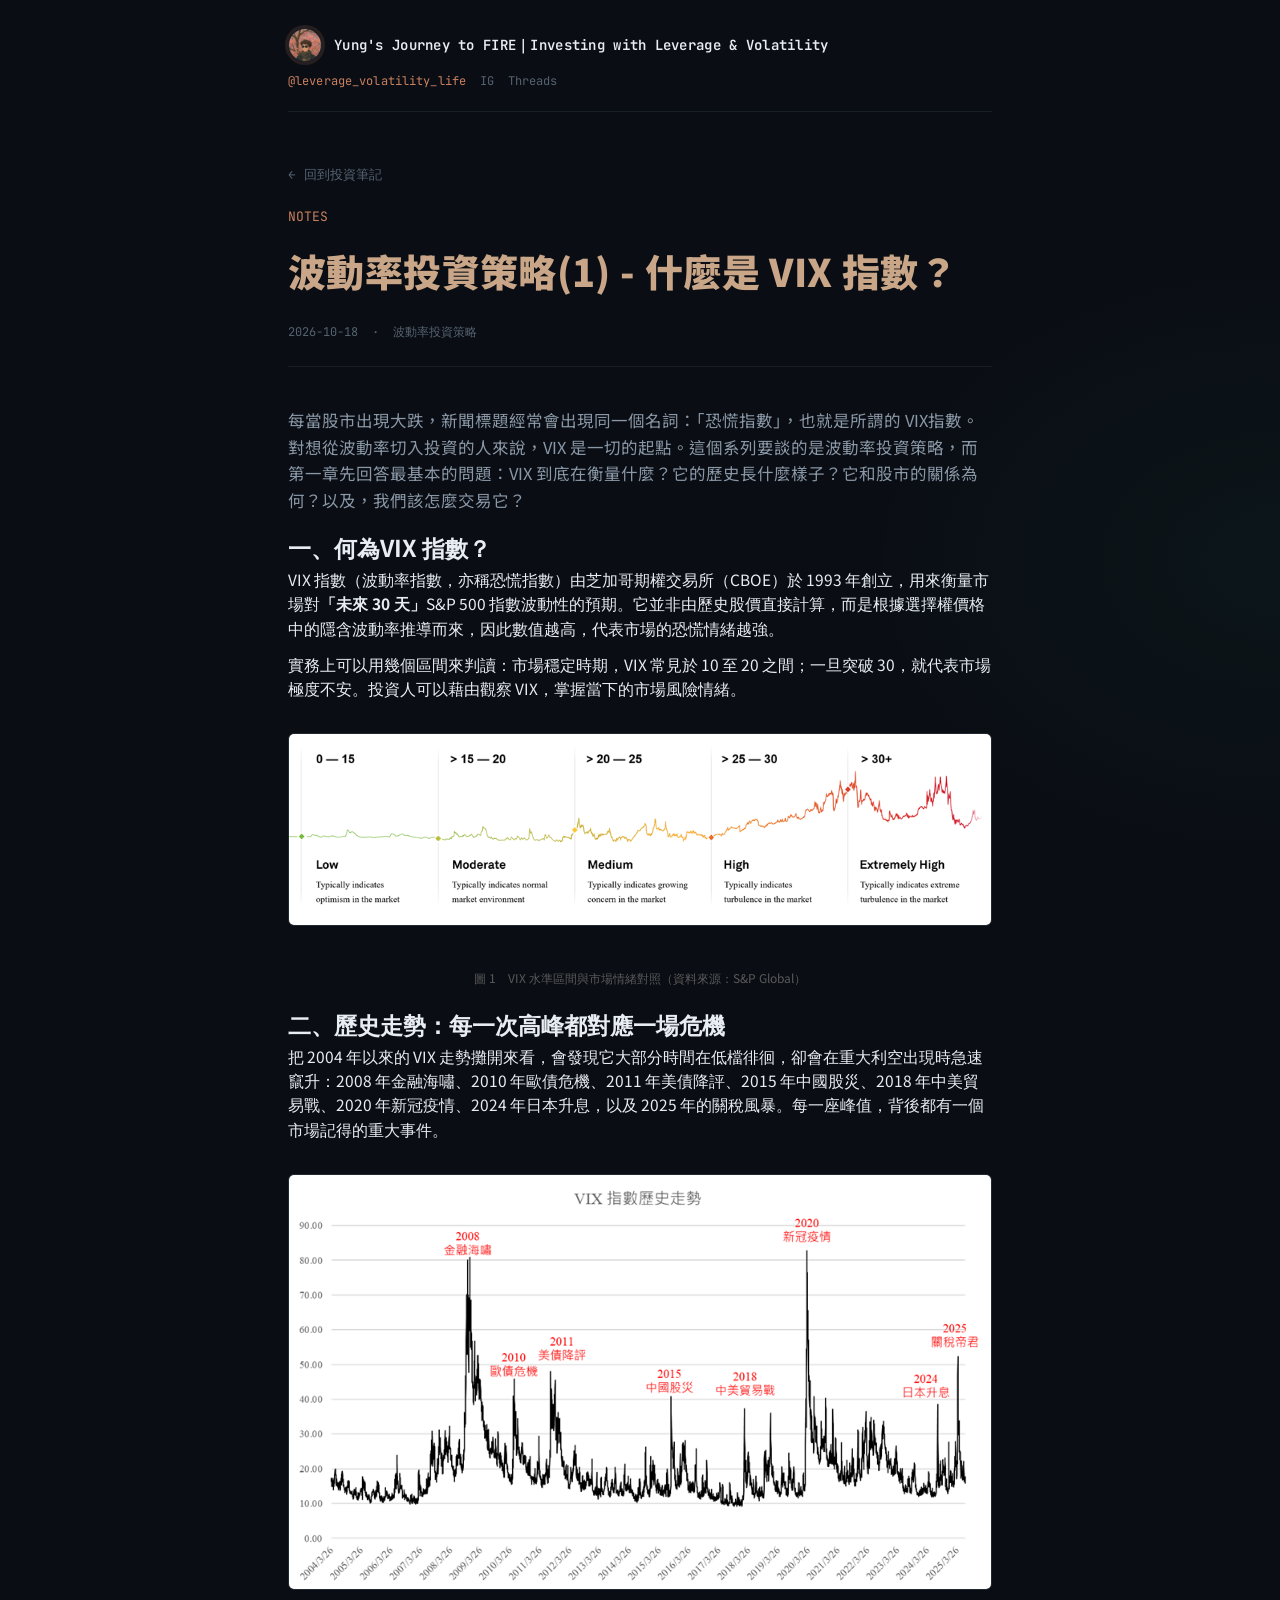
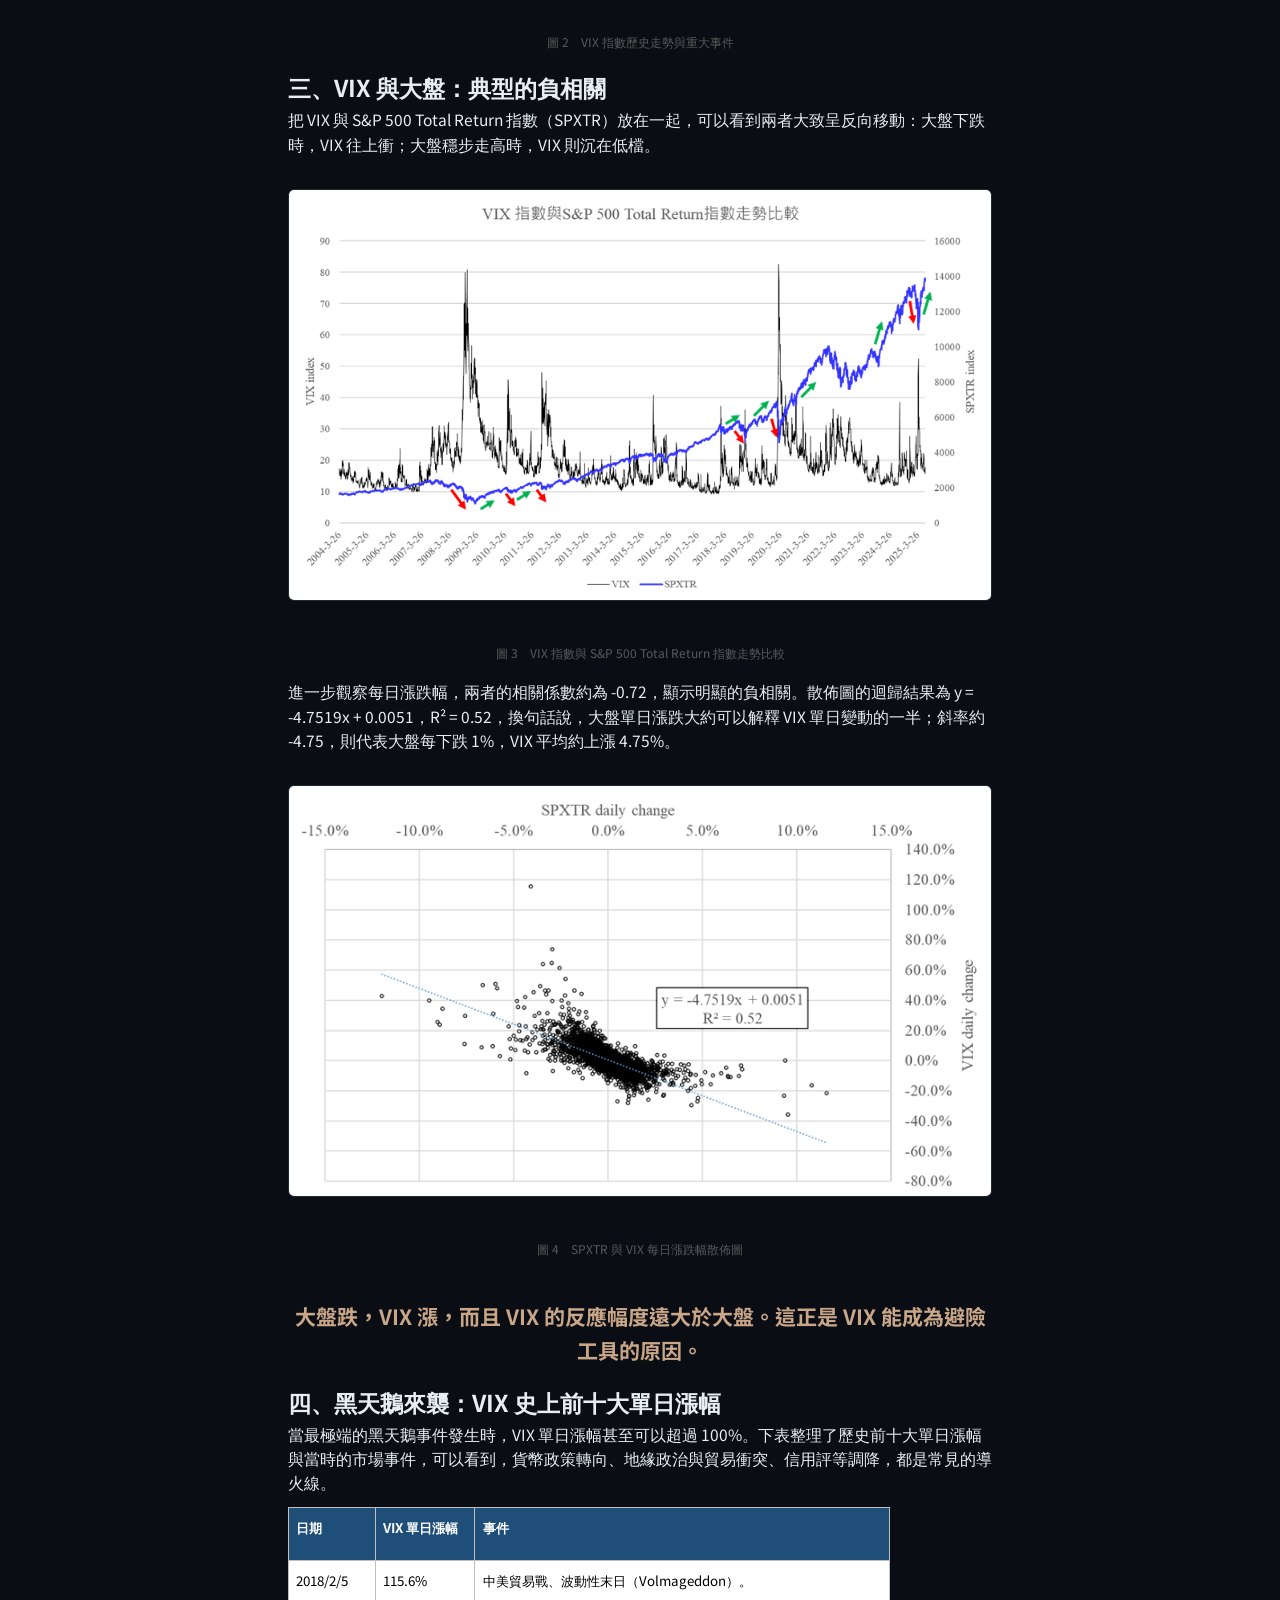
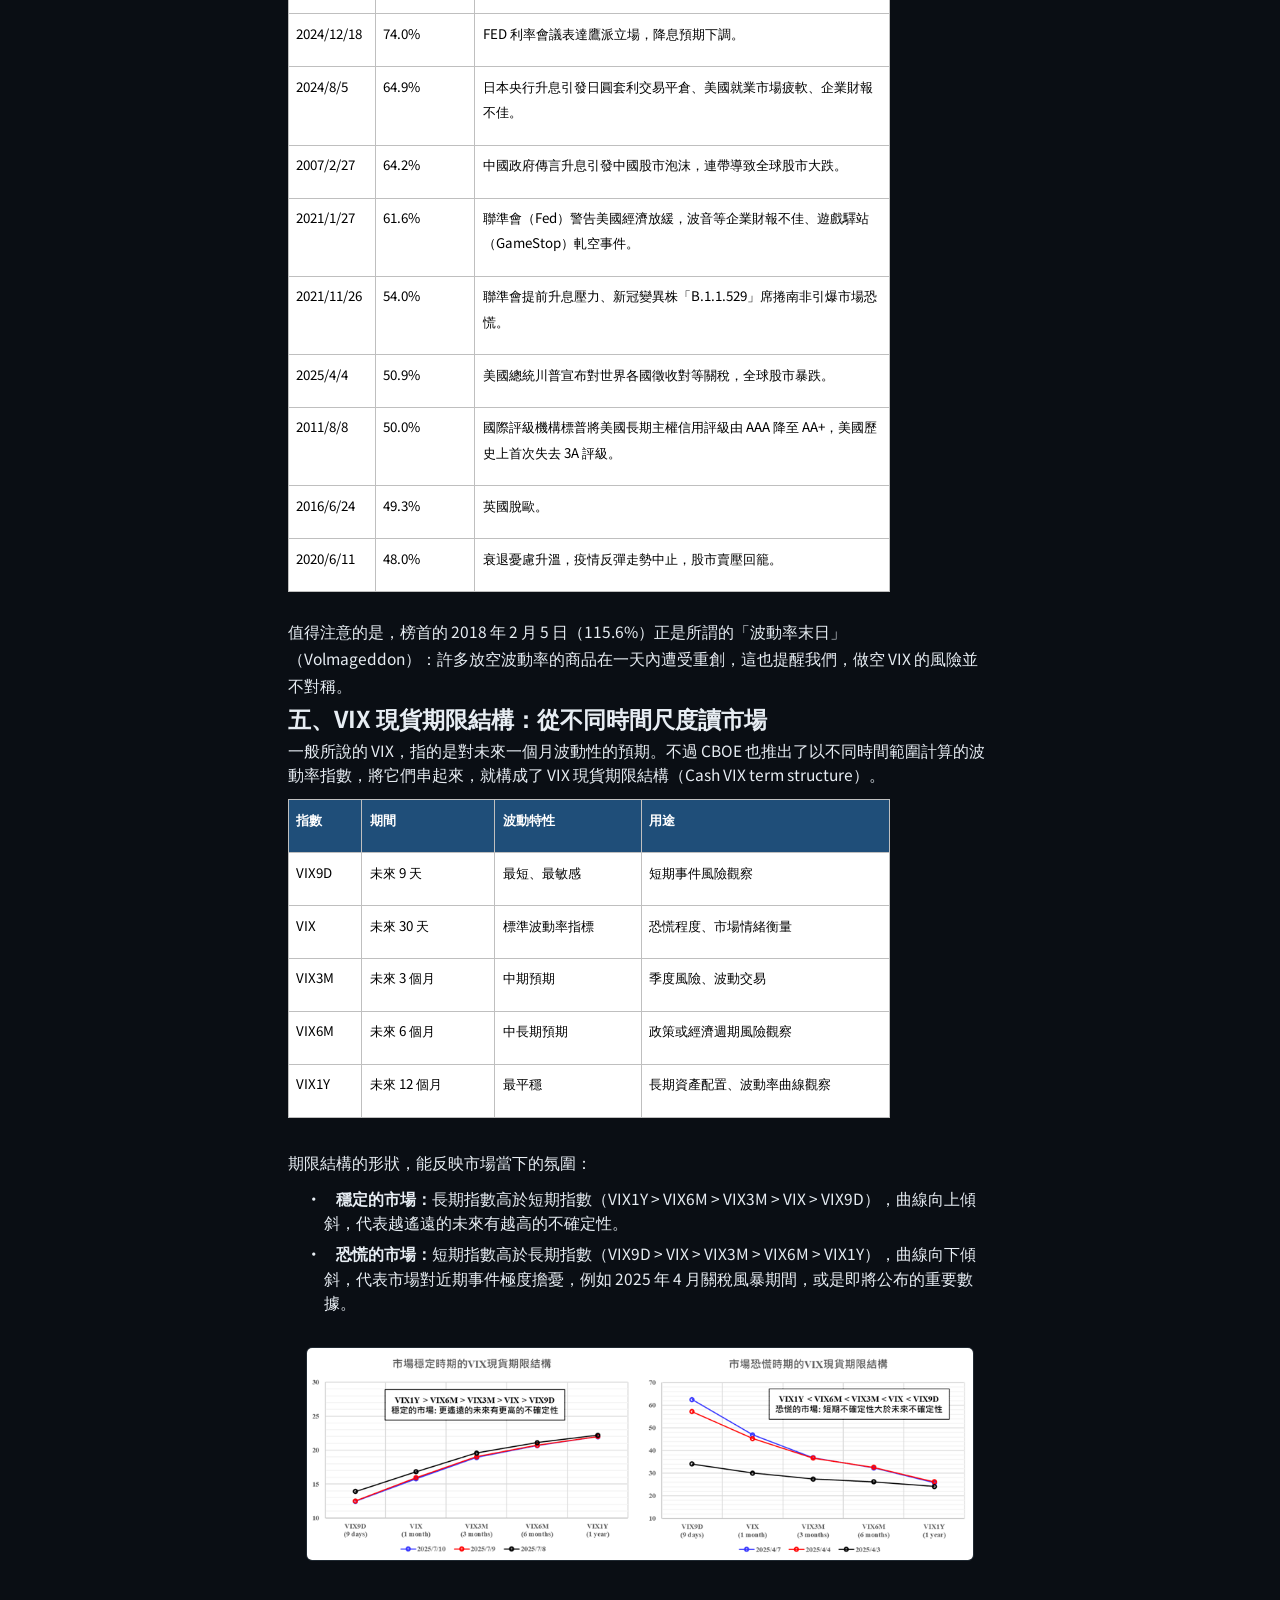
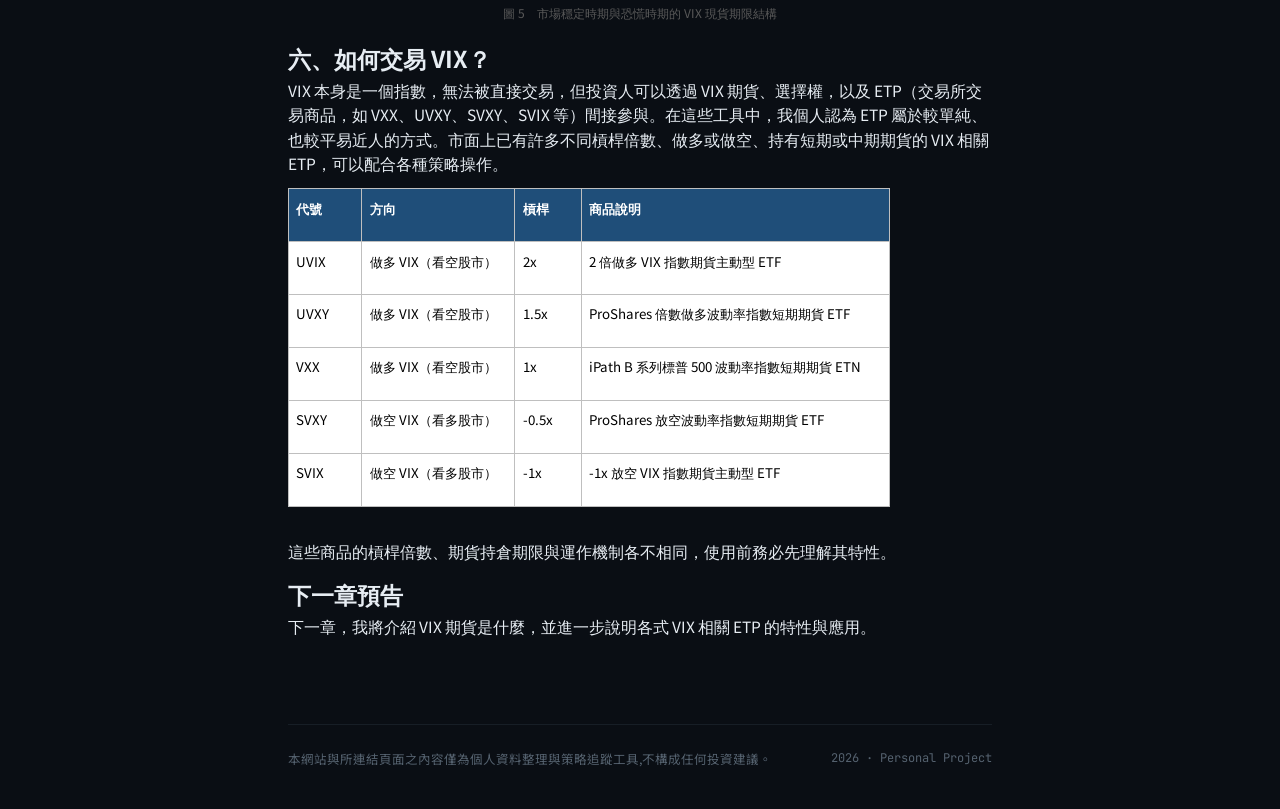
==== 2026-10-18-1-vix.html @ 8a5afcd6 "新增文章: 波動率投資策略(1) - 什麼是 VIX 指數？" ====
<!DOCTYPE html>
<html lang="zh-Hant">
<head>
<meta charset="UTF-8">
<meta name="viewport" content="width=device-width, initial-scale=1">
<title>波動率投資策略(1) - 什麼是 VIX 指數？｜投資筆記｜Yung's Journey to FIRE</title>
<meta name="description" content="每當股市出現大跌，新聞標題經常會出現同一個名詞：「恐慌指數」，也就是所謂的 VIX指數。對想從波動率切入投資的人來說，VIX 是一切的起點。這個系列要談的是波動率投資策略，而第一章先回答最基本的問題：VIX 到底在衡量什麼？它的歷史長什麼樣子？它和股市的關係為何？以及，我們該怎麼交易它？">
<link rel="icon" href="avatar.jpg">
<meta name="theme-color" content="#0a0e14">
<link rel="preconnect" href="https://fonts.googleapis.com">
<link rel="preconnect" href="https://fonts.gstatic.com" crossorigin>
<link href="https://fonts.googleapis.com/css2?family=Space+Grotesk:wght@400;500;600;700&family=Noto+Sans+TC:wght@400;500;700;900&family=JetBrains+Mono:wght@400;500;600&display=swap" rel="stylesheet">
<link rel="stylesheet" href="assets/site.css">
</head>
<body>

<div class="wrap narrow">
  <header>
    <div class="header-row">
      <a class="brand" href="https://leveragevolatilitylife.github.io/" style="align-items:center;">
        <img class="avatar" src="avatar.jpg" alt="LeverageVolatilityLife">
        <b>Yung's Journey to FIRE｜Investing with Leverage &amp; Volatility</b>
      </a>
      <div class="header-right">
        <div class="social">
          <span class="handle">@leverage_volatility_life</span>
          <a href="https://www.instagram.com/leverage_volatility_life/" target="_blank" rel="noopener">IG</a>
          <a href="https://www.threads.net/@leverage_volatility_life" target="_blank" rel="noopener">Threads</a>
        </div>
      </div>
    </div>
  </header>

  <section class="page-intro" style="padding-top:48px;">
    <a class="breadcrumb" href="index.html">← 回到投資筆記</a>
    <div class="eyebrow-line">NOTES</div>
    <h1>波動率投資策略(1) - 什麼是 VIX 指數？</h1>
  </section>

  <div class="article-meta">
    <span>2026-10-18</span>
    <span>·</span>
    <span>波動率投資策略</span>
  </div>

  <article class="prose">
    <p class="lead">每當股市出現大跌，新聞標題經常會出現同一個名詞：「恐慌指數」，也就是所謂的 VIX指數。對想從波動率切入投資的人來說，VIX 是一切的起點。這個系列要談的是波動率投資策略，而第一章先回答最基本的問題：VIX 到底在衡量什麼？它的歷史長什麼樣子？它和股市的關係為何？以及，我們該怎麼交易它？</p>
    <h1><span style="font-family:&quot;微軟正黑體&quot;,sans-serif;mso-ascii-font-family:Calibri;
mso-hansi-font-family:Calibri">一、何為</span><span lang="EN-US">VIX </span><span style="font-family:&quot;微軟正黑體&quot;,sans-serif;mso-ascii-font-family:Calibri;mso-hansi-font-family:
Calibri">指數？</span><span lang="EN-US"><o:p></o:p></span></h1>

<p class="MsoNormal" style="margin-bottom:9.0pt;line-height:150%"><span lang="EN-US">VIX </span><span style="font-family:&quot;微軟正黑體&quot;,sans-serif;mso-ascii-font-family:Calibri;mso-hansi-font-family:
Calibri">指數（波動率指數，亦稱恐慌指數）由芝加哥期權交易所（</span><span lang="EN-US">CBOE</span><span style="font-family:&quot;微軟正黑體&quot;,sans-serif;mso-ascii-font-family:
Calibri;mso-hansi-font-family:Calibri">）於</span><span lang="EN-US"> 1993 </span><span style="font-family:
&quot;微軟正黑體&quot;,sans-serif;mso-ascii-font-family:Calibri;mso-hansi-font-family:Calibri">年創立，用來衡量市場對<b>「未來</b></span><b><span lang="EN-US"> 30 </span><span style="font-family:&quot;微軟正黑體&quot;,sans-serif;mso-ascii-font-family:Calibri;mso-hansi-font-family:
Calibri">天」</span></b><span lang="EN-US">S&amp;P
500 </span><span style="font-family:&quot;微軟正黑體&quot;,sans-serif;mso-ascii-font-family:
Calibri;mso-hansi-font-family:Calibri">指數波動性的預期。它並非由歷史股價直接計算，而是根據選擇權價格中的隱含波動率推導而來，因此數值越高，代表市場的恐慌情緒越強。</span><span lang="EN-US"><o:p></o:p></span></p>

<p class="MsoNormal" style="margin-bottom:9.0pt;line-height:150%"><span style="font-family:&quot;微軟正黑體&quot;,sans-serif;mso-ascii-font-family:Calibri;mso-hansi-font-family:
Calibri">實務上可以用幾個區間來判讀：市場穩定時期，</span><span lang="EN-US">VIX </span><span style="font-family:&quot;微軟正黑體&quot;,sans-serif;mso-ascii-font-family:
Calibri;mso-hansi-font-family:Calibri">常見於</span><span lang="EN-US"> 10 </span><span style="font-family:&quot;微軟正黑體&quot;,sans-serif;
mso-ascii-font-family:Calibri;mso-hansi-font-family:Calibri">至</span><span lang="EN-US"> 20 </span><span style="font-family:&quot;微軟正黑體&quot;,sans-serif;mso-ascii-font-family:Calibri;mso-hansi-font-family:
Calibri">之間；一旦突破</span><span lang="EN-US">
30</span><span style="font-family:&quot;微軟正黑體&quot;,sans-serif;mso-ascii-font-family:
Calibri;mso-hansi-font-family:Calibri">，就代表市場極度不安。投資人可以藉由觀察</span><span lang="EN-US"> VIX</span><span style="font-family:&quot;微軟正黑體&quot;,sans-serif;mso-ascii-font-family:Calibri;mso-hansi-font-family:
Calibri">，掌握當下的市場風險情緒。</span><span lang="EN-US"><o:p></o:p></span></p><p class="MsoNormal" style="margin-bottom:9.0pt;line-height:150%"><img src="assets/images/2026-10-18-1-vix/img-1.png" alt=""><span style="font-family:&quot;微軟正黑體&quot;,sans-serif;mso-ascii-font-family:Calibri;mso-hansi-font-family:
Calibri"></span></p>

<p class="MsoNormal" align="center" style="margin-top:6.0pt;margin-right:0cm;
margin-bottom:3.0pt;margin-left:0cm;text-align:center"><span lang="EN-US"><v:shapetype id="_x0000_t75" coordsize="21600,21600" o:spt="75" o:preferrelative="t" path="m@4@5l@4@11@9@11@9@5xe" filled="f" stroked="f">
 <v:stroke joinstyle="miter">
 <v:formulas>
  <v:f eqn="if lineDrawn pixelLineWidth 0">
  <v:f eqn="sum @0 1 0">
  <v:f eqn="sum 0 0 @1">
  <v:f eqn="prod @2 1 2">
  <v:f eqn="prod @3 21600 pixelWidth">
  <v:f eqn="prod @3 21600 pixelHeight">
  <v:f eqn="sum @0 0 1">
  <v:f eqn="prod @6 1 2">
  <v:f eqn="prod @7 21600 pixelWidth">
  <v:f eqn="sum @8 21600 0">
  <v:f eqn="prod @7 21600 pixelHeight">
  <v:f eqn="sum @10 21600 0">
 </v:f></v:f></v:f></v:f></v:f></v:f></v:f></v:f></v:f></v:f></v:f></v:f></v:formulas>
 <v:path o:extrusionok="f" gradientshapeok="t" o:connecttype="rect">
 <o:lock v:ext="edit" aspectratio="t">
</o:lock></v:path></v:stroke></v:shapetype><v:shape id="圖_x0020_1_x3000_VIX_x0020_水準區間與市場情緒對照_xff08_資料來源_xff1a_S_x0026_P_x0020_Global_xff09_" o:spid="_x0000_i1028" type="#_x0000_t75" alt="標題: 圖 1　VIX 水準區間與市場情緒對照（資料來源：S&amp;P Global） - 描述: 圖 1　VIX 水準區間與市場情緒對照（資料來源：S&amp;P Global）" style="width:450.4pt;height:122.25pt;visibility:visible" o:gfxdata="UEsDBBQABgAIAAAAIQA0Ev94FAEAAFACAAATAAAAW0NvbnRlbnRfVHlwZXNdLnhtbKSSy07DMBBF
90j8g+UtSpyyQAg16YLHEliUDxjsSWLhl2y3tH/PJE0kqEo33Vj2zNy5x2MvVztr2BZj0t7VfFFW
nKGTXmnX1fxj/VLcc5YyOAXGO6z5HhNfNddXy/U+YGKkdqnmfc7hQYgke7SQSh/QUab10UKmY+xE
APkFHYrbqroT0ruMLhd56MGb5RO2sDGZPe8ofCAJruPs8VA3WNVc20E/xMVJRUSTjiQQgtESMt1N
bJ064iomppKUY03qdUg3BP6Pw5D5y/TbYNK90TCjVsjeIeZXsEQupNHh00NUQkX4ptGmebMozzc9
Qe3bVktUXm4szbCcOs7Y5+0zvQ+Kcb3ceWwz+4rxPzQ/AAAA//8DAFBLAwQUAAYACAAAACEArTA/
8cEAAAAyAQAACwAAAF9yZWxzLy5yZWxzhI/NCsIwEITvgu8Q9m7TehCRpr2I4FX0AdZk2wbbJGTj
39ubi6AgeJtl2G9m6vYxjeJGka13CqqiBEFOe2Ndr+B03C3WIDihMzh6RwqexNA281l9oBFTfuLB
BhaZ4ljBkFLYSMl6oAm58IFcdjofJ0z5jL0MqC/Yk1yW5UrGTwY0X0yxNwri3lQgjs+Qk/+zfddZ
TVuvrxO59CNCmoj3vCwjMfaUFOjRhrPHaN4Wv0VV5OYgm1p+LW1eAAAA//8DAFBLAwQUAAYACAAA
ACEAT1clHiMCAADMBAAAHwAAAGNsaXBib2FyZC9kcmF3aW5ncy9kcmF3aW5nMS54bWysVM9rE0EU
vgv+D8McvNnNFtbK2k0P1oaCP4JV8TqZnWQH58cyM9mmt2KprYeCKAQUD968FiwoJfjPaNJ6yr/g
m80mDUEo2F6WN++9+d43731vV9d6UqCCGcu1SnC4VMOIKapTrjoJfv5s4/ZdjKwjKiVCK5bgHWbx
Wv3mjVUSdwzJM04RICgbkwRnzuVxEFiaMUnsks6ZglhbG0kcHE0nSA3ZBmQpguVa7U4gCVe4fgG1
ThxBXcP/A0po+oql94kqiAVIQeN5T8VR0Ksjk1gVDZNv5U3jmdPHRdMgniYYOqeIhBbhoApUaXAM
Fm51LgB6bSN9vm63Ua9E2fHfEoP1HKLgjFbCqFaDAhRiYRQtRytRVSV78o97NHtwyU0gNCkMxhyZ
nFPPRRVNThffF07fN/zcR+Gv3d0Xmy/R6PhkdNofHu3+6X84PzwY/ng9/HIy2ts/+/5+eHx0tv91
PDg8/3Yw6n/8/fPN6PTdePBp6xaR+b0magjdImI8eItRyiw1Cb5+YMedgIlcO/B0wmWbpvOd9awl
eL7BhfCt9HalPnjh5RsCMuCUrWvalUy5yZoYJoiD/bQZzy1GJmayxUBxZjMNJzKwhj5l1JW0rDPM
0cwXbwOJyg9zngXAnqdoQcqotf1Ip9Aq0nW6XMmr6HKmLhLnxroG0xJ5AygDyxKeFA+t5wup05Ty
4MlMvF6KwcIel5Hqv+N/FvPn+l8AAAD//wMAUEsDBAoAAAAAAAAAIQBcLhcLW1YCAFtWAgAaAAAA
Y2xpcGJvYXJkL21lZGlhL2ltYWdlMS5wbmeJUE5HDQoaCgAAAA1JSERSAAAJzAAAAqoIBgAAAA1d
jxkAAAABc1JHQgCuzhzpAAAABGdBTUEAALGPC/xhBQAAAAlwSFlzAAAdhwAAHYcBj+XxZQAA/6VJ
REFUeF7s3XlgXFXd//HPnZnszdZ9L6UtLUWgKGXVB7CWRURBkeVRFqn8AAUVFVBxx4VFRETUR6g+
LC6PbFJEEUGQvQWhgpRC9yVt0+x7Mss9vz/unZvMzSTNNsmd5P16njGTc87cJhPmfOfe+Z7vsYwx
RgAAAAAAAAAAAAAAAAAAjHIhfwMAAAAAAAAAAAAAAAAAAKMRCXMAAAAAAAAAAAAAAAAAgDGBhDkA
AAAAAAAAAAAAAAAAwJhAwhwAAAAAAAAAAAAAAAAAYEwgYQ4AAAAAAAAAAAAAAAAAMCaQMAcAAAAA
AAAAAAAAAAAAGBNImAMAAAAAAAAAAAAAAAAAjAkkzAEAAAAAAAAAAAAAAAAAxgQS5gAAAAAAAAAA
AAAAAAAAYwIJcwAAAAAAAAAAAAAAAACAMYGEOQAAAAAAAAAAAAAAAADAmEDCHAAAAAAAAAAAAAAA
AABgTCBhDgAAAAAAAAAAAAAAAAAwJpAwBwAAAAAAAAAAAAAAAAAYE0iYAwAAAAAAAAAAAAAAAACM
CSTMAQAAAAAAAAAAAAAAAADGBBLmAAAAAAAAAAAAAAAAAABjAglzAAAAAAAAAAAAAAAAAIAxgYQ5
AAAAAAAAAAAAAAAAAMCYQMIcAAAAAAAAAAAAAAAAAGBMIGEOAAAAAAAAAAAAAAAAADAmkDAHAAAA
AAAAAAAAAAAAABgTSJgDAAAAAAAAAAAAAAAAAIwJJMwBAAAAAAAAAAAAAAAAAMYEEuYAAAAAAAAA
AAAAAAAAAGMCCXMAAAAAAAAAAAAAAAAAgDGBhDkAAAAAAAAAAAAAAAAAwJhAwhwAAAAAAAAAAAAA
AAAAYEwgYQ4AAAAAAAAAAAAAAAAAMCaQMAcAAAAAAAAAAAAAAAAAGBNImAMAAAAAAAAAAAAAAAAA
jAkkzAEAAAAAAAAAAAAAAAAAxgQS5gAAAAAAAAAAAAAAAAAAYwIJcwAAAAAAAAAAAAAAAACAMYGE
OQAAAAAAAAAAAAAAAADAmEDCHAAAAAAAAAAAAAAAAABgTCBhDgAAAAAAAAAAAAAAAAAwJpAwBwAA
AAAAAAAAAAAAAAAYE0iYAwAAAAAAAAAAAAAAAACMCSTMAQAAAAAAAAAAAAAAAADGBBLmAAAAAAAA
AAAAAAAAAABjAglzAAAAAAAAAAAAAAAAAIAxgYQ5AAAwaMYYfxMAAAAAAAAAAAAAAIGTVQlzfBgP
AEBwEacBAAgWYwzxGQCAgCE+AwAQPMRnAADGnqxKmAMAAAAAAH3DxX4AAIKFD+MBAAgm4jMAAGNP
1iTMcTEBAIDgIk4DABA8xGcAAILFsixiMwAAAUR8BgBg7MmahLkk3rAAAAAAALBvlmX5mwAAwAgy
xhCfAQAIGOIzAABjU1YlzJEsBwBAMFHBBgCA4CE2AwAQLMkKc8RoAACChdgMAMDYk1UJcwAAAAAA
oO+46A8AQHAkk+WIzwAABAuxGQCAsSdrEua4kAAAQHARpwEACB7btv1NAABgBCUrzAEAgGAxxnAO
DQDAGJM1CXNJXFAAACB4iM8AAAAAAPSOc2cAAAAAAIIhqxLmuKAAAEBwEacBAAgWVsgDABBMnD8D
ABAcxGUAAMYmEuYAAMCQIE4DABA8lmX5mwAAwAji3BkAgOAhPgMAMPZkTcKcMYY3KwAABBQxGgCA
4KHCHAAAwcP5MwAAwUN8BgBg7MmahDkAAAAAANA/VJgDAAAAAAAAACBVViXMUWUOAIBgooINAADB
wzk0AADBQ3wGACB4iM8AAIw9WZUwBwAAAAAA+o4L/gAABEfyw3jiMwAAwUFsBgBgbMqahDnerAAA
EFzEaQAAgofYDABAsCS3SmfLdAAAgodzaAAAxpasSZhL4mICAADBQ3wGACB4jOGCPwAAQZKMy8Rn
AAAAAABGVlYlzFG9BgCAYLJtmxgNAEDgEJsBAAgSy7I4fwYAIIBs2/Y3AQCAUS5rEua4iAAAAAAA
AAAAyFZc4wYAIHjYPQUAgLEpaxLmxAUFAAACjTgNAECwUKUdAIBg4QN5AACCh+pyAACMTVmVMAcA
AIKJD+MBAAge4jMAAAAAAL0joR0AgLEpaxLmWBkPAECwEacBAAgWY4xEeAYAIDCMMbJtm/NnAAAC
xrZtKs0BADDGZE3CHAAACC4u9gMAEEyGjDkAAAKDCjYAAAAAAARDViXMUWUOAIBgIkYDABBMxGcA
AIIjee5MfAYAIFiIzQAAjD1ZlTAHAACCiVXyAAAEDxf8AQAIFsuyvBsAAAgGYwyxGQCAMShrEuaM
MewdDwBAQNm2zYfyAAAEDBVsAAAIluQ1buIzAADBwmfQAACMPVmTMAcAAAAAAPqHVfIAAAQPCXMA
AAAAAIwsEuYAAMCQ4II/AADBQqV2AACChwqwAAAED/EZAICxJ+sS5nizAgBA8BCfAQAIHksWFeYA
AAgg4jMAAAAAACMraxLmWBkPAECwkTQHAECw2MYmPgMAEDC2TXwGACBIkp9BE58BABhbsiZhTu7q
+LFmx44d+vrXv64FCxYoHA7LspwKAZMnT9Y555yjF154QYlEwv8wDJIxRpdffrn3fCdvjzzyiH9o
j+LxuM4888xux+jrbc6cOdq9e7f/sAAQSFxMGF7/+c9/VF5enhI3jj/+eDU3N/uH9ui5555TTk5O
t/jT19sNN9zgPyR6YYzRO++8o2uvvVZLlixRbm6u91yGw2EtWLBAn//857V69eoBv7erqanRzTff
3O3448eP18knn6xHHnlEsVjM/zAAoxwxemgNx3zOdYDhUVNTo5UrV+oDH/iAxo8fn/I+Z/LkyTrz
zDN13333qaWlxf/QXv32t7/t9r6pP7f+XHcAkJ0sqssNWiKR0OrVq/X5z3++W7zMzc3VkiVLdO21
1+qdd97p13shzpOHX0/ve2bMmKELL7xQq1ev7tff0I/zZAB9ZRGfh1UsFtMjjzyik08+OeV8LDc3
V0cddZRuvfVWNTY2+h/WZ70df8mSJbr55ptVU1PjfxgAYKwxWaKtrc3U1taaaDTq7xqVmpubzRVX
XGEk7fO2dOlS8/bbb/sPgUH4z3/+YyZOnNjtuV61apV/aI9qa2vN4Ycf3u0Yfb3Nnj3b7Nq1y39Y
AAikuro6U1tb629GBti2bT7/+c93ixvHHXecaWpq8g/v0b333tvtGP25XX/99f5DogdvvvmmOeqo
o7o9hz3dFi1aZNasWeM/TI+i0ai58cYbTU5OTrdj+W/z5s0zTz/9tP8QAEapmpoa09DQ4G/GAGV6
Puc6wPBoaGgwV1xxhQmFQt2e13S3goICc9ttt5l4PO4/VFpf+9rXuh2jP7f+XHcAkH0SiYSpqanp
17kbOtm2bZ588kmzaNGibvNnT7f3ve99ZsuWLf5DpcV58vDZvXu3OeOMM7o9h+luRx99dJ//hkmc
JwPoj2g0ampqakxra6u/C0PMtm3zhz/8wZSUlHSbj/23nJwcc+utt/b5XCzp6aefNvPmzet2PP8t
JyfH3HjjjWMm9wAA0F1WVZgbKxoaGnTmmWfqtttu83el9fLLL+vYY4/VK6+84u/CAMRiMX3nO99R
dXW1v6tf6urqtHPnTn8zAIxKrMAbPs8995x+8Ytf+Jv7bd26df4mDDFjjO677z4tWbJEL730kr+7
R+vXr9dRRx2l//3f/93nSvpYLKbPfe5zuvrqq/u0Kn7Tpk1avny5HnzwQX8XgFFqX/MI9m045nOu
AwyPjRs36phjjtFtt90m27b93Wm1tbXpiiuu0IUXXrjPanPxeFxvv/22vxkAuuEcuv8SiYRuuukm
LVu2TOvXr/d39+jZZ5/VYYcdpieeeMLf1Q3nycNj48aN+q//+i899NBD/q60XnzxRS1durTP73s4
TwaAYEokErr++ut1zjnn9Kl6XCwW0+c//3ldfvnlfZrPJenBBx/U8uXLtWnTJn9XN7FYTFdffbU+
97nP9fn4AIDRJWsS5owx3m00i8Viuuqqq/TYY4/5u3pVXV2t//7v/9a2bdv8XegHY4xuueUW3Xff
ff6uftu8ebMqKyv9zQAwKtm2PepjdBBs27ZNK1asUDQa9Xf1S3t7u9auXetvxhB75JFHdM455wzo
gott21qxYkWvF+yT71t++ctf+rt6FYvFtGLFCq1Zs8bfBWCU6WtCEHqX6fmc6wDDY+fOnTrttNP0
5ptv+rv65N5779WVV17Z638H9fX1euutt/zNAOAxxnD+PEA/+clPdM011/ib+6S+vl4f//jHez0H
4jx5eDQ0NOiiiy7Shg0b/F296uv7Hs6TAQwU58+Zd//99+vaa6/1N+/TL3/5S91yyy37fP+0Zs0a
rVixotdztnT6enwAwOiTNQlzY8XTTz+tlStX+pv7ZMOGDbruuusUj8f9XeiD5MqGgV548du0aRNv
rgCMGayOz7yNGzdq+fLl/b6onE5zc7O2bt3qb8YQ2rt3r772ta8N6mKbbdv61re+pb179/q7JLf6
wU033eRv7pP6+npdffXVam5u9ncBALoYjvmc6wCZZ4zRj370o35VJEpn5cqVevrpp/3NnqqqKu3Z
s8ffDACe5Lkz1wz7580339T111/vb+6X+vp6XXfddWpra/N3SZwnD5t77rlHzz77rL+5T/ryvofz
ZAADkYzLxOfMqays1Le//e0BP8ff+c539Oqrr/qbPW1tbbruuutUX1/v7+qTfR0fADA6ZVXC3ECD
aLZoa2vTzTffnPZC/Ic//GFt2LBBtm2rvr5eP/jBDxQKdf/zPfDAA4O+ADwW1dbW6txzz9XXvvY1
f9eAvfzyy/4mABi1TBZWgf3b3/6mCy64IPDbZhlj9Oc//1nvec97hiRZTpIqKiq0Y8cOfzOG0D/+
8Y8eK9icccYZ3vu6eDyu119/XR/84Af9wyT3g6F029QYY/SLX/wi7RbyS5Ys0WuvvaZ4PK62tjbd
ddddKiws9A/TM888o+eee87fDGCUyZb4/O9//1vnnHOOVq9eHaifOdPzOdcBhsfWrVt1//33+5sl
SfPmzdNjjz2maDQqY4z27Nmjb3/722mfa9u29ZOf/ETt7e3+Lsn9d2pra/3NAOAJUoxLJ6jnyffd
d1/acx9Juvzyy7Vnzx4ZYxSNRvXcc89pyZIl/mGSpEcffVTPP/+8v1niPHlYNDQ06N577/U3S5Iu
u+wyVVdXyxij7du366yzzvIPkfbxvofzZACDFfQ43RdXXXWVbrzxxj5teTqcnnrqqbTz96xZs/T4
448rHo8rGo3qj3/8o8rKyvzD1Nraqt/85jc9/o3++c9/6tFHH/U3q7CwUHfddZfa2toUj8f12muv
pX2fsK/jAwBGKZMlWltbTXV1teno6PB3jRovvPCCyc3NNZJSbkuXLjXV1dUpY23bNl//+te7jZVk
vvWtb6WMRc9s2zZPPvmkmTVrVrfnMd1t1apV/kOk1dzcbJYtW9bt8R/72MdMLBbzDweArFdTU9Mt
VgXdqlWrvPl56dKl5s9//rOJx+P+YSOqoaHBXHbZZd3iSbrbcccdZ5qamvyHSOsvf/lLt8dHIhHz
7LPP+odiAGKxmPnYxz7W7TmWZC688EITjUb9DzFNTU3mgx/8YLfx6uH9w+bNm82MGTO6jZ02bZrZ
sGFDylhjjLnnnnu6jZVkzjnnnG7HBjB6VFVVmbq6On9zIL3yyiumsLDQSDLz5s0zd911l2ltbfUP
G1bDMZ9zHWB43Hvvvd2eM0lm//33N1u2bPEPN7Ztm9tuu63beElm6tSpZtOmTf6HGGOMufnmm/s1
HsDYk0gkTFVVlWlsbPR3BUIQz5Nra2vN4Ycf3m1+lWR+8IMfGNu2/Q8xu3fvNosXL+42XpL52te+
5h9uDOfJw+LZZ581kUik2/N88cUXd3tfVV9fb973vvd1GyvJ/PKXv0wZm8R5MoCB6ujoMFVVVaal
pcXflXXOP/98I8mEQiFz/vnnm/Xr1/uHDLuezq3LysrM6tWr/cPNH/7wB2NZVrfxixcvNlVVVf7h
JhaLmXPOOafbeEnmnnvu8Q83GzZsMNOmTes2dsaMGWbz5s3+4b1qamoyxx13XLdjXX/99f6hAIAA
6r5cNqCSlWtGc2b3M888o2g06m/W5z//eU2YMCGlzbIsnX/++Zo0aVJKu9ztXCgb3rtEIqEXXnhB
J510kpYtWzbkqwcbGxvTVgFauHChIpGIvxkARoV0lVGyxcsvv6wPfehDmjZtWiBW4NXU1OjGG2/U
rFmz9Itf/MLfPWivv/66v0kTJ07U9OnT/c0YgMrKSr3yyiv+ZhUWFuryyy9XTk6Ov0vjxo3TFVdc
kXZ748rKym7bBr3xxhuqqKhIaZOkT33qU5o/f76/WaeccooOO+wwf7NefPFFVVZW+psBjBLZeg69
adMmXXDBBZowYYK+9KUvaffu3f4hw2I45nOuA2SeMUZPPPGEv1mS9P/+3//Tfvvt52+WZVn6+Mc/
rkWLFvm71NDQoJqaGn+z5FZK9Js5c6bKy8v9zQDGKGOMbNvOivgclPPkzZs3a926df5mzZkzR+ef
f37amDt16lRddtll/mbJrQaa7vnnPDnz1qxZ02071bKyMn3uc5/r9r6qtLRUJ598ckpbUk/b7XGe
DGAwsiU+95Vt27r77ru1aNEiHXHEEXr00UeVSCT8w4ZFTU2NXnvtNX+zPvGJT2jp0qX+Zh177LFp
429zc7NisZi/WZWVlXrxxRf9zTr88MN16qmn+ps1b948nXfeef5mVVRU6I033vA3AwBGsaxJmEtK
dwI8GrS3t+uZZ57xN2v8+PF697vf7W+W3DK16d5IvPHGG0OeADbarF27VsuXL9ff//53f9eQ2Llz
p6qqqvzNWrx4sb8JAEaF0XIxoaqqStdcc43Ky8tHdBuaL37xi7rmmmsy8oGEMSbtBwF8mDt0du3a
pb179/qbtXjxYu2///7+Zs+cOXPS/g22b9/eLQki3Qf/lmXphBNO8DdLkiZMmKD3vve9/mZt375d
b731lr8ZwCiR7fG5ra1NP/7xjzV9+nSdcsopw75da6bnc64DDI/m5mZt3LjR36xIJKJjjz3W3+wp
LS1N+3dua2vTnj17/M1qamrS5s2b/c2aM2eOiouL/c0AkDVG+jx527Ztam1t9Tfr8MMP15QpU/zN
nkWLFqX9LKGiokItLS0pbZwnD4+LLrpIq1ev1p133qmLLrpI8+fP10EHHaQZM2b4h0qSwuGwv6lX
nCcDQHojnQQ/fvx4PfXUU1q1apW++c1vatmyZSovL9fRRx+dNlaHw+F+xYC33npL27dv9zfr6KOP
ThvHLcvS8uXL0/7b6WIJAGD0yqqEuWxdHd8XDQ0Nafdunzp1atrV45KUn5+fdp/12tpabd261d+M
Prruuut09tln+5v7ZceOHd0qB0QiEc2ZMyelDQBGlVEUooO0Aq+rRYsW6a677lJhYaG/q8+am5vT
XkDgw9yhM336dN1222267LLL9JGPfESzZs1SeXn5Pp/jvLw85ebm+ps1d+7clMe1tLSkrbBQXl7e
4wcNknTkkUf6m3r8YAjA6DCazqEfe+wxHXXUUVqwYIHuvvvubudbmZDp+ZzrAMMjEono6quv1lVX
XaXzzz9fCxcu1LRp0zRlypS0VQuSIpGICgoK/M0qLCxM+7iGhgZt2bLF30yleQDdZGt8Hqnz5AMP
PFC33367Lr74Yi1btkyzZs1SUVHRPufX/Pz8tB+2z5kzR+PGjUtp4zx5eJSVlemII47QihUrtHLl
Sm3YsEHPPfdc2mQGY0yPiwFmzpzpb+I8GcCgZGts7q+RSoLPycnR7Nmzddppp+k73/mOnnjiCdXW
1uoTn/iEf6jkVqRLl9Q3efJk5efn+5v1+uuvp/37HXTQQf4mz/7775828X7dunXdEusBAKNX1iXM
pcv2Hg1qa2vTlhKfNGlS2uCfNHv2bH+T5GbTo3/mzZunJ598Utdee63y8vL83f3yr3/9y9+k8vJy
1dbW6tJLL9WUKVNkWZYsy9K4ceN08sknD9tFJgDIFJNlGXMnn3yyHnroobRbbXU10ivwki6//HKt
Xr261xP9vqiqqkpbZWX69On6wx/+oCOPPFLhcNiLU/Pnz9fXv/71EdsOLxvNmDFDK1as0M9//nP9
6U9/0vbt21VbW6v777+/1w90Nm/enHbbl4kTJ6a8H2xra0v79xg3bpzKysr8zZ7k+w+/dB8qAMBw
W7Jkif7+97/rqKOO8nelGM7tWjM9n3MdYHgUFBTotNNO04033qi77rpL69ev165du7Rz5860FeSS
6uvr0z6nJSUlaT/Y37p1a9q/+6RJk3TzzTfrXe96l/f+KhwO65BDDtHNN988Yu8tASCdIJ4nH3jg
gfrMZz6jX/3qV3riiSe8iq3f//73/UNTvPnmm922/1QPyVacJwfPyy+/rN/+9rf+Zs2YMUPHHHOM
v5nzZABw/fjHP9Z1112XdvFP0kglwfdFLBbTT3/607TnyqeeemqP52LppFvolFRSUqLx48f7m7Vl
y5ZuO30AAEavrEmYG+3Z/c3NzWlXyKdb8dZVT8G+pqbG34QelJSU6Kc//aneeOMNvf/97097gtwf
8Xg87aqMqqoqfeQjH9H//M//pGzr09LSor/97W/60Ic+pHe9612sXgOQlWzbzro4nZOTo9NPP13r
1q3TSy+9pOXLl/uHpBipFXjLly/Xm2++qdtuu00lJSX+7n7btWuXqqur/c267bbbdN5552nNmjWy
bdtr37Rpk77//e9r+vTp+u53v5v2/QoGzxijP/3pT2lfR8cff3xKYkZ7e7saGhpSxihN5SK/8vLy
tBfL6uvr036QBGB0SDevBFE4HNYxxxyjF198UevXr9d5553nH5JipLdr7Ul/5nOuAwTbK6+8kjZh
7tBDD9W0adP8zdq2bVvaeHrllVfqy1/+st58802vzbZtvfHGG/ryl7+siRMn6te//nVgPqACkHnp
YkRQZMt58r60tbXpoYce8jfLsiy9733v8zdznhwgDQ0NWrlypZYvX542WeJzn/uc9ttvP38z58kA
Bm20fA49YcIEff3rX1dNTY3uuuuuHhdcJQ1nEnxvEomE3njjDZ155pm64447/N1asGCBPvWpT/mb
ZYxJey7cU2XwpPz8/LSV3VtbW6kwBwBjSNYkzCWNhjcr6ezZs2dIT6x37tzpb0IXoVBIxx57rFat
WqXq6mpdccUVaU+MB6KpqUnbtm3zN/fJ+vXrdfjhh+vBBx/0dwFAoA022XgkWZalI488Uo8//ri2
b9+uz3zmMwqFen6LNBwr8IqLi/XFL35R27dv1+OPP67Fixf7hwxYTx/m9sW3vvUtffSjH017ERqD
s2bNGv3mN7/xN6usrEzHH398SltlZaXq6upS2gajurpa7e3t/mYAo0C2nj8vXLhQd999t6qrq/e5
Ml4jtF1rT/ozn3MdILgaGhr0gx/8IO1r6EMf+lDa/yYHWokmFotpxYoVuvzyyxWLxfzdADAignie
3B+rVq3S448/7m/WwoULddhhh/mbOU8OgM2bN2vatGkqKyvTpz/96bQJGxdffLGuvPLKtNegOE8G
gFQFBQU6//zztXnzZj3//PP7rOY+kknw1157rSKRiA455BCtWrXK362ysjLde++9mjNnjr9LLS0t
qqio8DcPWGNj45DGEwBAsPV8lhtA6S5UjnUFBQVpTxDRu8MOO0yPP/64TjvtNOXk5Pi7B2XPnj3a
vHmzv7nPkhfL16xZ4+8CgMAaLSvwZs2apdtvv111dXW64YYb9lnRLVMr8H72s5/p5ptv1qxZs/xd
g7Z69Wp/U7889thjuuqqq/hAdwht27ZN5513nlpbW/1duuCCCwa9DW9SYWFhr1v8ARh9sj0+93dl
/HBu15rOcM3nXAfIrFgspquuukrPPvusv0sHHXSQzjrrLH+z2tvbtXbtWn9zv/zyl7/ULbfcktWv
WQB9k23xOSjnyX21Zs0aXXrppWmf489//vOaMmWKv5nz5ACoq6vr9b+V6667TrfffvuQX8vnPBlA
UrbF577qbzX3kUiC723x16JFi/TCCy/oiCOO8HcNSiQSUVFRkb8ZADDGZFXCHLrrqWR4RUUFJWNH
SEVFxaBXH9TX1+uiiy5K2boVAIJstF1MKCkp0dVXX63q6mo99NBDWrRokX9IiuQKvCuuuMLfFSjt
7e3atGmTv7nf7rjjDq1cudLfjAGora3Vpz71KW3YsMHfpQULFvS4en4gysrK0m7xt2PHDt43Agi0
/q6MT27Xeu6556q5udnfnRHDOZ9zHSBzEomEfvSjH6XdAigUCuk73/mOJk+e7O9Sc3Oztm7d6m/u
t69+9at64okn/M0ARpls/UA+G86TN27cqE9+8pNpt/JctmyZzj33XH8z58kBsWvXrrSLDiTpy1/+
si677LIhT5YT58kAusjG2Nxf/a3mnkyC/8tf/uLvGjLNzc097tq1//776xe/+IUOOOAAf9eg5efn
a+LEif5mtba2pnw229zcrOOPP16WZaW9FRcX65///GfKMSTpK1/5SrexXW833HCD/yEAgBGQNQlz
2XohYaTE43GerxHy+uuvp33uJ02apDvvvFPV1dUyxigajeq5557T0qVL/UMlSW+++ab++Mc/+psB
ILDSzX3ZLicnR6effrrWrVunl156ScuXL/cPySoNDQ1av369v1mSdMYZZ2jt2rWKRqMyxmjPnj36
zne+0+MF6VtvvVWVlZX+ZvRDbW2tzjzzTD311FP+LoVCIf3whz9Mu9XAUIvH47Jt298MYBQYbbG5
vyvjh0uQ5vPR9jcfTolEQjfeeKO+9rWv+bskSStWrNCHP/xhf7PkJivu2LHD36xQKKTPfOYz2rhx
oxdvt2zZoksvvdQ/VHKrOdx8881DulUvgGAZDde4g3qevHHjRn3wgx9Mm7xeVlamH/zgByotLfV3
cZ4cEL1Vl/vRj36kiRMn6oorruh13FDiPBkYW0ZDfO6P/lZzz6RYLNZjgvLmzZt1wgknaOHChfrH
P/4xbH+jgW7TDgDIPlmTMAdki/e+97266qqrdNZZZ2n//fdXTk6O/vu//1sbN27UihUrNGHCBMm9
uHTsscfq73//u5YtW+Y/jCTp/vvvH7aKCAAwGMN1sjpSLMvSkUceqb/97W/661//qvHjx/uHZIX8
/Hx99atf1cUXX6wjjzxSkyZNUnl5uR577DE98MADOvTQQ70L/1OmTNE3v/lN/f73v1co1P0t4/r1
6we9bc1YtmfPHp1++ulpkysk6Yc//KE++tGP+psBoF9G80X/5Mr41157TQsWLPB3Dxvm89EhFovp
uuuu6zFZbtmyZbrpppt6TJCYMmWKvvGNb+iiiy7SoYceqvLycu2///567bXXdPvtt2vevHkKh8Oy
LEv77beffv7zn/dYUeDZZ5/VunXr/M0ARolkVZHRIEjnyW+99ZZOOumktMlyoVBId955Z49buXGe
HAy9bceX9LOf/UzHHHNMj5WIAGCgRlN87o9kNfe3335b11577Yg8B+3t7fvcbWvTpk1atmyZfvzj
H4/aaxwAgJHR/awuwEbzxf6B2rt3b9pS5XPmzElbSnxfbrjhhm5lYYN66+ni8kg74ogjdOONN+r/
/u//tGnTJkWjUf32t79VSUmJf6gkqbS0VD/5yU9UVlbm79Ibb7yRdpU6AATRaI7RiURC//jHP3Tk
kUfqlFNOUW1trX9IVigtLdWnP/1p/epXv9JLL72kvXv3qra2VieddJKsHi6IfPSjH9Vll13mb5ak
AW8ZdsEFF3SL60G9PfLII/4ff9B27typ0047Tc8++6y/S5L0gx/8QF/60pdk9fA3Gai9e/em3TZ+
7ty5Ki4u9jcDQGAZY/T666/rlFNO0WGHHZb2w/HhMJLzOdcBhk4sFtNXv/pVfec73/F3SZJOOOEE
/fGPf0xblShp6tSpuuqqq7Ry5UqtXbtWtbW12rRpkw455BD/UMn9QO6KK67QSSed5O9Sa2urXnnl
FX8zgFEieX17NJw/B+U8ee3atTrppJO0efNmf5dCoZB+97vf9Zq8znly/2+ZOE8+7bTTVFlZKdu2
FY1G9fTTT6fd9vfNN9/U5ZdfPmTVWDlPBpA0GmJzf7W0tOjWW2/V7Nmz9f3vf39EnoO8vDw9/vjj
amtrk3GruV5zzTX+YZKkq6++esBx1q+lpUUVFRX+ZhUWFmr69On+ZgDAKJVVCXPojrKwo8PcuXP1
nve8x9+surq6tG/YAADDo62tTXfffbf2339/LVu2TC+//LJ/yKhnWZZOPfVUf7Pkru5rb2/3N6MX
b731lo477ri0H4SHQiHddttt+spXvqJwOOzvHrR4PK5EIuFvBjDKjcQF70xJJBJ69NFH9e53v1uH
HnqoHnvsMf+QYTPS8zmGRktLiy666CLdfPPN/i5J0plnnqmHHnooI1WTCgoKdOKJJ/qbJTcZAMDo
ZFlW1sfmIJ0nP/HEEzrhhBPSLjguLCzUqlWrdPbZZ8vqIfFtoDhPHnqLFy/W5MmTZVmWcnJydNxx
x+mxxx5LW0n40Ucf1V//+ld/84BwngwgabQktPfF7t279cUvflHl5eX6whe+oKqqKv+QYTN+/Hgt
XLhQ+fn5klvN9Yc//GHaxVK2bev73//+kOzMZYzh3BoAkD0Jc6P9jUp5ebkikYi/ecBmzpzpb0KA
FRUVacaMGf5mGWOGbLUcAGSSbdujKk7X1NToe9/7niZMmKALLrhA27dv9w9JMW/ePN1111365S9/
6e8aFSZPnqzCwkJ/s1paWriw0A+9VT5Ifphz+eWX7/PDnPLy8h4r1w7ExIkTvYtSAEaX0RKbW1pa
tHLlSk2bNk0f+tCHtHbtWv+QFJMmTdINN9ygVatWDaji2r4M5XzOdYCR09DQoAsvvFD33nuvv0uS
9KUvfUm/+93veq0sN1jpkgDk/mwARqdsvsYdtPPkRx99VB/5yEdUX1/v79KsWbP0/PPP95jUNhQ4
T868OXPm6Lvf/a6/WcYYPfLIIymvJc6TAQxGMj5na4zuC2OM1q1bp49+9KOaPn26brnlFsViMf+w
FCeffLJeeuklfehDH/J3ZZRlWbrkkkt05JFH+rv08ssv6+233/a+z8/P18SJE1PGDEZJSYnKy8u9
78eNG6enn3465b+RrrempiYdd9xxKceQpOuvv77b2K63nqroAQCGV9YkzI12xcXFKigo8DeroqJC
LS0t/mZPT1vPTJgwwd8EAEDG7OsD4WyxZcsWrVixQpMnT9Y3vvGNfSYtn3zyyXr++ef19ttv6/zz
z08bywG5yRUf/vCH01Y+WLRokV555ZU+f5hTVFSU9oOZHTt29Pq+sact/MrKyoY0YQMAhkpNTY2u
ueYaTZo0SZ/+9Kf3uep96dKlWrVqlSoqKnT11VcP6YemSUM5n3MdYOQ0NDTo05/+tO6//35/l3Jy
cnTXXXfppptuUk5Ojr8bAMacIJ4nP/roozrrrLPSnt8sW7ZMa9as0ZIlS/xdyEIHHnhg2q1Rt2zZ
kvJ+ifNkAENhtFzj7qrrFuoHHXSQHnroIf+QFAUFBfriF7+o7du3669//auOPPLIEXleSktL9a53
vcvfrNbWVu3atcv7PhKJqKysLGWM3HF79+71N3taWlrSntcXFhaqqKjI3wwAGKWyKmFuNGf2T506
VZMmTfI3q6GhQdFo1N/sqamp8TdJ7okkhl9tba0efvhh3XjjjVqxYoWWLFmiyZMn64QTThiSEsEA
EFTJlVHZyBij1atX68QTT9T++++vX//617Jt2z/Mk5OToyuvvNK7aHDMMcdkZLu1TFi9erV++9vf
6nOf+5xOP/10zZ49W7m5uXrkkUf8QzGEtm3bprPOOivtRZgTTzxRzz//fL/eu40bN05z5871N6u1
tbXXDwJqa2v9TZK79Q2A0cm27V5jWlAlP2CfOHGibrzxxn1+MH/eeefpzTff1OrVq3XaaadlLMlp
qOdzrgOMjFgspquuuiptstzEiRP1z3/+U+eff36fPxSKx+N6+umntXLlSn3mM5/RBz7wAc2cOVOT
Jk3Sv/71L/9wAJCy4Dp3kM+T16xZo09+8pNpk5wuueQSPfLII5o6daq/q0ecJw+PtrY2/f3vf9fP
f/5z77r5+PHjde211/qHppg8eXJKpZ+kLVu2qKmpyfue82QAQyHo8bk/+ruF+uzZs/Wb3/xGVVVV
uvnmmzVr1iz/kAHbuHGj/vCHP+jqq6/W6aefrpkzZ2q//fZLW7W9q54qcq9bty7l+57m7J7meLkJ
c+neS8ydOzcjleoBAMGUVQlzGmVvVrrq6YRu8+bN2rNnj79ZktTe3p52K5rx48drv/328zf3yTXX
XNOtLGxQb0EsV7tjxw6dd955uuaaa/TrX/9a//73v1VVVaX169f3upKhqakp7RvD4uJizZ49298M
ABgCsVhMf/rTn7R48WIdddRR+vvf/+4fkiJ50aCurk4//vGPh/SiwXC544479MlPflK33XabHn74
Ye3YsUOxWEwvvfSSf2iKbdu2pb2AMH/+/AFdQLjrrru6xfWg3k477TT/j98v27Zt0/Lly9NWA7rk
kkv0pz/9SePHj/d39aqoqCjte73Kysq07yeSVq9e7W+SZVk65JBD/M0ARpG+Jv2MtEQioRdeeEFH
H320Fi1apHvuucc/JEVJSYluuOEGVVdX6+6779bixYsz+rtmYj7nOkD/b4O9DhCLxfTZz35Wd9xx
h79LBx10kF588UUdffTR/q5edXR06Hvf+54+/elP6xe/+IWefPJJVVRUqLq6WuvXr/cPT/HGG2/4
myRJhx56qL8JwChiAnx9O+jnyWvWrNFJJ52UdhvWG264Qbfffnu/K9pxntz/20DOk9955x197GMf
02c/+1nvunldXZ3Wrl2r9vZ2/3DPrl27VF1d7W/W7NmzU55nzpMBDJYJcHzuj/5uob58+XI9//zz
2rx5sy688MKMVFe7/vrrde655+qmm27Sww8/rIqKCm3fvr3X+VlpEuOS/Il0PS0eSzfHJ23evFmV
lZX+Zi1evDgjzwEAIJiyJmEueTI2WhUVFaXdi722tlZPPvmkv1lyTxZfffVVf7MOPvjgjF+cQHqz
Z8/WwoUL/c3as2eP/vKXv/ibPf/5z3+0Zs0af7MWLlxIwhyArJCNcfqxxx7TGWecsc8PMo866qiM
XzQYLieccIK/SZL04IMPpr1AILdqyn333edvlno5HhzNzc26+OKL0yZXXHzxxbrtttv6/WFOUrrn
3hijP/3pT2lfi3V1dXrxxRf9zZo9e3aPF5UAZD9jTK/VYIJk7dq1Wr58+T4/nF60aJEeeughVVdX
6+qrrx6WbUgzNZ9zHWD4/fSnP02bLLdgwQI9+uijmj9/vr9rn3r6O0rSPffc02OFxIaGBq1atcrf
rEgkoiOOOMLfDGAUSfd+PSiCfJ68c+dOXXDBBT0my1111VUDqmqX7txKnCcPuRkzZqR9r/LCCy9o
48aN/mbPiy++mDYxccqUKd3ef6V77jlPBtBX6eaJbPTFL35xn1uoh0IhfeYzn9H27dv1+OOPZ7Qy
rCQtXbrU39Tr/Cw34Tnd56aRSESTJ09OaVu4cGHa6rJ///vfe4zlTz31VNp/+wMf+IC/CQAwimVN
wtxYcMIJJ6RdEX/33Xd323LFGKP/+7//S7vq/Pjjjx/QKjYMXnl5eY+r0b/73e/q3//+t79ZDQ0N
+sY3vpF2y51TTz01bcl5AAiadCeX2azrRYMXX3wx4xcNhsu73/3utNVv1q9frxtuuEGxWMzfpYcf
flh//OMf/c2aMWOGjjnmGH8zXMYY/fznP09bkWHZsmW66aabBrVlYE9/ywcffFCbNm3yN+vxxx9P
uy3c0UcfrSlTpvibAYwSlmWlPcfMRmeccYbefPNNrVu3Tqeffvqg5tD+yPR8znWA4bNmzRp973vf
8zerrKxM9957r+bMmePv6rOe/o5/+9vf9Jvf/Kbbe2VjjP7nf/4nbcWD97znPTr44IP9zQBGGf+8
kA1G8jw5Fovpu9/9btpEvosvvlhXXnll2nm4L3o6t+I8eWhNmDAhbUJbfX29vv3tb6dN7NiwYYNu
ueUWf7PkvveJRCIpbT39LTlPBrAvybicjfG5PyZNmqQ777xTjY2Nuv3229MmMmfCscceq7KyMn+z
7rjjDj311FP+ZiUSCd1xxx1p4/78+fO7VZibPn263v3ud6e0yY3l6c7lt27dqj/84Q/+Zs2YMYNz
MQAYY7ImYc5k0cr4gVq6dGnaVcQvv/yyLrroIm3cuFHGGDU0NOj666/X17/+df9QlZWV6cwzz/Q3
Yxide+65ys3N9TerqqpKH/jAB3T//fcrFospkUho7dq1Ov7449NWD5g4caI+/vGP+5sBILBGwwWF
SZMm6Sc/+cmwXzQYLgsWLNCJJ57ob5Yk3XLLLbrgggu0Y8cOyU3o/uEPf6izzjor7XuwM888M+12
J3CsW7dON910k79ZkvTkk0+qrKzMS2TZ123OnDnavXt3yjF6+lvu3r1bH//4x7V27VolEgm1t7fr
7rvv1kUXXdTtNWpZli644IJuHzIAGD1s2+722s8mBQUFuvrqq1VdXa0HH3ww49uuppPp+ZzrAMOj
ra1N1113XdqqRPX19TryyCO7/b16uz3yyCMpx+jp7yhJn/3sZ/XVr37VS4CsrKzUZz/72R63l73w
wgtVWlrqbwYwymRTfA7CefLTTz+tlStX+psl98P23NzcbnN1T7fjjz9ezc3N3uN7OrcS58lDyrIs
nX322Wmvmz/wwAM688wztW7dOhlj1N7erj/+8Y865phj0m7XN2PGDJ166qn+5h7/lpwnAxjrli5d
qieffFK7d+/WihUrhqUybFcLFy7U8uXL/c2KRqM67bTTdMcdd6ilpUXGGG3dulXnnXeevvGNb/iH
S5LOPvvsbknN+fn5Ou+881Laki655BLdfffdam9v9z6XPeOMM9LGl9NPP504DgBjjckS9fX1ZuvW
raa1tdXfNarcc889RtKAbytWrDCxWMx/WPTT+eef3+25lWRWrVrlH9pNLBYzl156abfH9vf2ox/9
yH9oAAisnTt3mm3btvmbA23VqlXenLt06VLz5JNPmng87h8WOK+88oopLCzsFjeOO+4409TU5B/e
zauvvmrKysq6Pb4/t0WLFpkdO3b4Dw1XLBYzK1as6Pa8DfQ2e/Zss2vXLv8/Y5555hmTm5vbbXxf
b339bwZA9tqyZYvZVdF9/giirvFt3rx55ve//72JRqP+YcNquOZzrgNk3gMPPGAsy+r23A30lu7a
wMMPP2xCoVC3sf25LV++nNgMjHKxWMxs2bLF7N27198VCEE8T25qajLHHXdctzlzoLd050GcJw+P
aDRqLrzwwm7PXX9vvV035zwZwEC0traaLVu2mLq6On9X1kl+vhkKhcxFF11kNm/e7B8yIl566aW0
17T7c+st1lZXV5ulS5d2e0xfb4WFheaVV17xH3afenqfcv311/uHAgACKGsqzEnOyjv/ip/R5uyz
z9bFF1/sb+6TBQsW6Bvf+Aarn0ZYJBLRV77ylW4lgfvj4osv1uc+9zl/MwAEVjbG6NzcXJ1//vla
v3691qxZo/e///3Dtp3MSFqyZIm++tWv+pv7rKysTHfddZdmzpzp74Jrw4YNeuihh/zNQ+69732v
rrvuOn9zn5SVlenGG29k+z5glDPGyCg74nMkEtFpp52ml156SRs2bNA555wzqK1Oh8JwzedcB8is
9vZ2rVy5MuPvVU855RStWLHC39xnCxYs0B133EFsBka5oJ87B/E8+aWXXtIzzzzjbx5SnCcPj5yc
HH3729/O6HVzzpMBDFTQY3RfTZ48WTfccIPq6uq0cuVKzZ071z9kRBxxxBH61re+5W/us33F2gkT
JuhnP/tZ2q1f++Jb3/pW2m1d92XcuHF6+umnvf9+kreeKooDAIIlqxLmxoKcnBzddNNNOvnkk/1d
vSorK9O9996rOXPm+LswAubMmaO//OUvOuigg/xd+3TmmWfqpptuGvEPhwBgtDvppJN01113aeHC
hf6uUc2yLH3pS1/SDTfc4O/ap8LCQt177709bjkGxzPPPKPa2lp/85CzLEtXXnmlLr30Un9Xr0Kh
kO68807+jgAC5dBDD9Uf/vAHb2vMIBiu+ZzrAJm1ZcsWvfTSS/7mIZeTk6Nbb71Vl1xyib9rn2bN
mqU//vGP/C2BMSAoMa4nQTxPXrVqVcYTGDhPHj5z5szRww8/rEWLFvm79unCCy/ULbfc0ut1c86T
AYx1N910k66++mqVlJT4u0ZUcn4eSFLzxIkT9cADD+xzjj7iiCO0cuXKXuNEOhdffLGuvPLKwL9P
AwAMvaxJmBstmf19UVpaqgcffFA33HBDn4L60qVLtXr16n2+UcDwmj9/vl544QVdfvnl/q60cnJy
dOONN+p3v/udSktL/d0AEGhjKU6PBuFwWFdddZWefPJJzZs3z9+d1tKlS/Xaa6/p1FNP9XehC2NM
xqsfdJWTk6Of/exn+t3vftenC2Hz5s3TP/7xD33sYx/zdwEYhYjPAzfc8znXATLnrbfeGpbER0kq
KCjQ7bff3ue4LElnnHGG1qxZoyVLlvi7AIxCXSuPYN+ampr02muv+ZszgvPk4XPggQdq9erV+tSn
PuXvSqukpES/+93vdOedd6qoqMjf3Q3nyQD6i9g8PHJycnTttdfq8ccf1/Tp0/3daZ1xxhl67bXX
9P73v9/fldZHP/pRrV27VkuXLvV3dZP8XPb222/v03k4AGD0yZqEuaSxkt1dUFCgq6++Wrt379aP
fvQjHXzwwQqFOv9ckyZN0tlnn63nn39eL774og444ICUxyMYSkpKdNttt2n79u365je/2e3vWFRU
pCOPPFL33HOP6urqdNVVV/GmDEBWsixrzMTo0cKyLL3//e/XW2+9pVWrVuljH/uYysvLU8bMnj1b
l1xyid58802tXr2a9xt90NzcrO3bt/ubMyocDuvcc8/Vrl27dM899+jII49MeT9RXl6uk046SatW
rdJbb72l4447LuXxAEYv4vPAjcR8znWAzFi/fr2/KaP8cXnZsmUpH+6HQiHNnz9f1157rbZv364H
H3xQU6dOTTkGgNGP+Nw3DQ0N2rJli785YzhPHj4lJSX69a9/re3bt+vaa6/V/PnzU973JM9j77vv
Pu3Zs0fnnntuv7YH9sdjzpMB9AXxOfMsy9Ly5cu1detWrVq1SieddFJKrE2eL1199dXasGGDHnzw
wR63Ye3J4sWL9eKLL+r555/X2WefnXL8nJwcHXroofrRj36k3bt387ksAIxxlsmSlPn6+nrV1tZq
6tSpKiws9HcDAIARtGPHDiUSCe23337+LgAAMEI2b96svLw8zZgxw98FAABGQCwW044dOzRu3DhN
njzZ3w0AAEZAa2ur9uzZo/Ly8m6J0gAAYPTKugpzAAAgmFiBBwBA8BCfAQAIHuIzAADBQ3wGAGBs
yZqEuSwphAcAwJhFrAYAIHiIzwAABA/xGQCA4CE+AwAwtmRNwhwAAAguy7JYgQcAQMBYIj4DABBE
xGcAAIKH+AwAwNiSfQlzJPcDABA4xhhW4AEAEDBGxGcAAIKI+AwAQPAQnwEAGFuyL2GO5H4AAAKJ
FXgAAAQP8RkAgOAhPgMAEDzEZwAAxpbsS5gDAACBxAo8AACCh/gMAEDwEJ8BAAge4jMAAGMLCXMA
AGDQLMtiBR4AAAFDfAYAIJiIzwAABA/xGQCAsSXrEuZI7gcAIHiMMazAAwAgYIjPAAAEE/EZAIDg
IT4DADC2ZF3CHMn9AAAEEyvwAAAIHuIzAADBQ3wGACB4iM8AAIwtWZcwBwAAgokVeAAABA/xGQCA
4CE+AwAQPMRnAADGFhLmAADAoFmWxQo8AAACxhLxGQCAICI+AwAQPMRnAADGluxLmCO5HwCAwDHG
sAIPAICAMSI+AwAQRMRnAACCh/gMAMDYkn0JcyT3AwAQSKzAAwAgeIjPAAAED/EZAIDgIT4DADC2
ZF/CHAAACCRW4AEAEDzEZwAAgof4DABA8BCfAQAYW0iYAwAAg2ZZFivwAAAIGOIzAADBRHwGACB4
iM8AAIwtWZcwR3I/AADBY4xhBR4AAAFDfAYAIJiIzwAABA/xGQCAsSXrEuZI7gcAIJhYgQcAQPAQ
nwEACB7iMwAAwUN8BgBgbMm6hDkAABBMrMADACB4iM8AAAQP8RkAgOAhPgMAMLaQMAcAAAbNsixW
4AEAEDCWiM8AAAQR8RkAgOAhPgMAMLZkX8Icyf0AAASOMYYVeAAABIwR8RkAgCAiPgMAEDzEZwAA
xpbsS5gjuR8AgEBiBR4AAMFDfAYAIHiIzwAABA/xGQCAsSX7EuYAAEAgsQIPAIDgIT4DABA8xGcA
AIKH+AwAwNhCwhwAABg0y7JYgQcAQMAQnwEACCbiMwAAwUN8BgBgbMm6hDmS+wEACB5jDCvwAAAI
GOIzAADBRHwGACB4iM8AAIwtWZcwR3I/AADBxAo8AACCh/gMAEDwEJ8BAAge4jMAAGNL1iXMAQCA
YGIFHgAAwUN8BgAgeIjPAAAED/EZAICxhYQ5AAAwaJZlsQIPAICAsUR8BgAgiIjPAAAEz3DEZ7ut
RfHdO/zNAABgBGRfwhzJ/QAABI4xhhV4AAAEjBHxGQCAICI+AwAQPMMRnyu/cal2XX6m7LYWfxcA
ABhm2Zcwl/nkfgAAMADDsQIPAAD0D/EZAIDgIT4DABA8wxGfY5vWy0TbFa/Y5u8CAADDLPsS5gAA
QCANxwo8AADQP8RnAACCh/gMAEDwZDo+x6v3yMSikpES9TX+bgAAMMxImAMAAINmWdawrMADAAB9
R3wGACCYiM8AAARPpuNzomavs5OaJdktTf5uAAAwzLIuYS7Dyf0AAGAAjDEZX4EHAAD6h/gMAEAw
EZ8BAAieTMfnRF2N8zm3kezWFn83AAAYZlmXMJfh5H4AADBAmV6BBwAA+o/4DABA8BCfAQAInkzH
Z7u50fmc25JMW6u/GwAADLOsS5gDAADBlOkVeAAAoP+IzwAABA/xGQCA4Ml0fDZtLVKywlxHu78b
AAAMMxLmAADAoFmWlfEVeAAAoH8sEZ8BAAgi4jMAAMGT6fhst7VIyQpzrc3+bgAAMMyyL2Eus8n9
AABgAIwxGV+BBwAA+seI+AwAQBARnwEACJ5Mx2fT3iaTrDDX2uLvBgAAwyz7EuYym9wPAAAGKNMr
8AAAQP8RnwEACB7iMwAAwZPp+Gza22S5FebsNirMAQAw0rIvYQ4AAARSplfgAQCA/iM+AwAQPMRn
AACCJ9Px2e5od3ZSM5Jpa/V3AwCAYUbCHAAAGDTLsjK+Ag8AAPQP8RkAgGAiPgMAEDyZjs8m2uHs
pGaRMAcAQBBkXcJchpP7AQDAABhjMr4CDwAA9A/xGQCAYCI+AwAQPJmOzyYWdT7nNpLdTsIcAAAj
LesS5jKc3A8AAAYo0yvwAABA/xGfAQAIHuIzAADBk/H4HI85n3NbkolG/b0AAGCYZV3CHAAACKZM
r8ADAAD9R3wGACB4iM8AAARPpuOzicUk4+ymRoU5AABGHglzAABg0CzLyvwKPAAA0C+WiM8AAAQR
8RkAgODJdHw28Zhkuf9OR7u/GwAADLPsS5jLbHI/AAAYAGNMxlfgAQCA/jEiPgMAEETEZwAAgifT
8dkk4jJGkjGy29v83QAAYJhlX8JcZpP7AQDAAGV6BR4AAOg/4jMAAMFDfAYAIHgyHp8TCVmWJMuS
ocIcAKjx8X9o/dHL1fbv//i7gGGRfQlzAAAgkDK9Ag8AAPQf8RkAgOAhPgMAEDyZjs8mEZeMUw0e
ACA1/OVxxfZWqf7Pj/m7gGFBwhwAABg0y7IyvwIPAAD0C/EZAIBgIj4DABA8mY7Pliy5/y9Zkt3a
4h8CAEPKbmtT/UOPKNHU7O/qt8YnnlbLSy/7mwcluqNCsix1bNjs7wKGRdYlzGU4uR8AAAyAMSbj
K/AAAED/EJ8BAAgm4jMAAMGT6fhsLMv5nNs4n3ebjjb/EAAYUvUPPKydX/mGKr76TX9Xv3Rs2qLt
l31B2/7f52S3Dd3cFdtbLRmjju07/F3AsMi6hLkMJ/cDAIAByvQKPAAA0H/EZwAAgof4DABA8GQ6
PltW8nNuS5YkE436hwDAkGp/621Zktpe+7e/q19a174uSbLb2tX6mnN/KNiNjZJlKbp9p78LGBZZ
lzAHAACCKdMr8AAAQP8RnwEACB7iMwAAwZPx+OxWl5OMc7ej3T8CAIZUtGKXJCleXePv6peoVwHO
qH39O77egUu0tLglN40SDY3+biDjSJgDAACDZllWxlfgAQCA/rFEfAYAIIiIzwAABE/G47OdkNx/
wqkwR8IcgMxK1Na59yzFq6t9vX0Xq9jt3LEsxfdW+bsHxG7vcOptup8vkjCHkZB9CXMZTu4HAAD9
Z4zJ/Ao8AADQL0bEZwAAgoj4DABA8GQ6PptEIrXCXLTDPwQAhlSisdFNrzGyW9r83X0W21Pp3BnC
SnCmvd2Zd93PF+N19f4hQMZlX8JchpP7AQDAwGR8BR4AAOg34jMAAMFDfAYAIHgyHZ9NPOZUUnJq
KpEwByDj7MYmN73Gkt0+8KqWifoG545lyW4beOJdV3Y06sy7boU5u3FoEvGA/si+hDkAABBImV6B
BwAA+o/4DABA8BCfAQAInkzHZxOLOTu1JL8nYQ5AhiVaWtx7RmYwCXONTc4dY2S3Dfw4XZlozKm3
aYyMkeJ1blIeMIxImAMAAINmuStAAABAcBCfAQAIJuIzAADBk/H4HO2QZTkVmmRJJhr1jwCAIZac
1yyZaMzX13emtc05lGXJdAxRsm887tTbtCxZVpekPGAYZV3CXIaT+wEAwAAYYzK+Ag8AAPQP8RkA
gGAiPgMAEDyZjs92e6uMSZ6rU2EOQGY5iW3JqpZGJhH3D+mzeEODM0caI7u11d89ICaR8I5pjFGi
gS1ZMfyyLmEu08n9AABgYDK+Ag8AAPQb8RkAgOAhPgMAEDyZjs92a3OyQJMsSSZOhTkAmZec2UzC
9vX0jd3W7lSBU0hWyJLd2uYfMmDOvOtUmbO97WOB4ZN1CXMAACCYMr0CDwAA9B/xGQCA4CE+AwAQ
PMMRn437P0ZUmAMwzOyEv6VPEg0NThU4OdUxE03N/iEDEwq59e/cynUtQ1O5DugPEuYAAMCgWZaV
8RV4AACgfywRnwEACCLiMwAAwZPJ+Gy3tjhn6e4/YZEwByDDjG261JezZOIDTZhrlGVZCrkTmN3Y
5B8yMLYty60uZ1mWEs1DlIgH9EP2JcxlPrkfAAD0kzFmWFbgAQCAvnNWfhKfAQAIGuIzAADBk8n4
bLc0Omfp7j9BhTkAGWds9+qgnK8DrTDX2Nj5GaAxQ5rYlpx3jTFDV7kO6IfsS5jLXHI/AAAYhEyu
wAMAAANDfAYAIHiIzwAA9K75r79Xw+9v8zdnVCbjs11fK0lOhTnLrTDXQcIcgAyynWQ0Z2azpAFX
mGvy5kfLPVq8qto3qv9MLO4c1xhZljV0leuAfsi+hDkAABBImVyBBwAABob4DABA8BCfAQDoXf09
t6jxwTvV+vzf/F0Zk8n4HN+7y7lj3Jsku6M9ZQwADCWTiHf9Tl6Jy35K1NZ2VoJz2+I1ThLwYJhY
zKl/Z0nGkhIkzGEEkDAHAAAGzbKsjK7AAwAA/Ud8BgAgmIjPAAD0LLbtHZlYhyxZ6lj3sr87YzIZ
n9v/86/O0nLuzXS0+YcBwJAx8YRXX06yBpwUHK+r75wfLed/4rV1vlH9Zzqced6SJctIiYZG/xAg
47IuYW6Ar2MAAJBBxpgBv9kGAACZQXwGACCYiM8AAPQsUVclSTIyildW+LszJlPx2XS0q+mR38vI
OJ9zu4WeTDsJcwAyx8Tj7kwq52s05h/SJ4m6+s750Z3EErWDrzBnd0S9a5dGRrEhSMID+ivrEuYy
mNwPAAAGIZMr8AAAwMAQnwEACB7iMwAAPbObG9x7luzm4as4lKn4HN22sbO4nFtdzpJkolH/UAAY
Msk5JjmzmWhHSn9fxWvruiTpOF/jtfUpYwbCdHQ4864lWbKkASb0AYORdQlzAAAgmDK1Ag8AAAwc
8RkAgOAhPgMA0DO7pcm9Z2Si7b7ezMlUfE5U7XbuuNXlZNwvsYElrwBAXzgV5jrZbQObTxN1dV22
gXS+xvc6lUAHw25vd+rfGcurghfbU+kfBmQUCXMAAGDQLMvK2Ao8AAAwMJaIzwAABBHxGQCAniWr
IFmyZDqGb9vS/sRnu7VFjffdqZYnH/Z3dWO3tzp33EpKVJgDMBycLVg7K8MNdM6JV9d2zo9umcxY
5V7/sH6zW1rda5fuT2lZilcPfqtXoD+yL2EuM8n9AABgEIwxGVuBBwAABsaI+AwAQBARnwEA6JmJ
O9vyGZku1eYyrz/xuf63P1PdPbep+tZvqvWFJ/zdKUx7MunPKP/QIzsrzA1we0QA6AvT0eEk1xhJ
MrJbB5aAHKuq7pwfjVMmcygS5mJ7q7zPFo0xkjGK15Iwh+GVfQlzfU/uBwAAw6g/K/AAAMDwID4D
ABA8xGcAAHrhJsxZsmS3NPp7M6av8dlubVbzn3+XLLSkln/+xT8kRaKu2ruft/CQzgpzbMkKIINM
zJlLk5OV3dTsH9In8b17vfkxf8E8p2334LdOjde4leu8HayoMIfhl30JcwAAIJD6swIPAAAMD+Iz
AADBQ3wGAKBnJhF3vrqVkeymev+QjOhrfO74zytyiyFJRopt25DSX/ebH2vPNRfKRDtkN9ar9aWn
vL5w2QSFyydKXvUnAMgM25tj3Kpw1Z3Ju32VqKt3itQZIys/T7n7z5UkdWzd5h/aL3Zrm2ru+r07
zxtnPpVRvKr/PyMwGCTMAQCAQbO8FSAAACAoiM8AAAQT8RkAgF50qTAnS7Ib6/wjMqKv8Tm2baOc
okiWLEuK797u9cV371DTQ3ep463X1Prc42p59jHFtm10t1CzFCopVWhciWRJJtqeclwAGEqmI+rO
PZJkKbp5q2/EvsWrqr0KcDmTJipvziznmJalREODf3iftb35lnNc91hOgTlLsYrd/qFARmVdwlwf
k/sBAMAwMsb0eQUeAAAYHsRnAACCifgMAEDP7KhTFckYp8Jcor7GPyQj+hqf4zV73QpzTlUkYzq3
XW17fbVXea79zVcV3fSW8yC3MVRUrFBhsYyR7Pa21AMDwBAy0ajcWp2SjNreelux3Xv8w3oVq6p2
K8AZRSZOUM7M6c4EZ4xiewdeDa5j0xbnuF6FOedrx9bOBGRgOGRdwlwfk/sBAMAw6+sKPAAAMHyI
zwAABA/xGQCAnpnWZikZLy0pUT/wpIz+6C0+t/3rWe391iWKbnpLJtrhVphz+ixLStRWSZLiO7Yk
i8kptnWD4tWV7iD3S36BQuOKZUkyHVSYA5A5Jpqs1umwLKn9rbdTxvjZbW0p26LGK/e6c5qlyKSJ
yp05w+2xnL4Biu7YmTqJOiXmFN1Z4R8KZFTWJcwBAIBg6usKPAAAMHyIzwAABA/xGQCAntltLc6d
ZIW5OicZLdN6is+tq/+hvd+9XO1rX1L9vbfJJGLJH01yf8zkzxivdRNIjBTfWyG7wdlONnnoUF6B
QkXFMiTMAciwZLVOSZKxZIwU3dZzBTe7rV0bln9Y73zgNKcCnKRY5V5nsjNGkcmTlDt7ljva9Lta
XVexXZXeHO98dapwRrft8A8FMoqEOQAAMGiWZfW6Ag8AAAw/S8RnAACCiPgMAEDP7KZ6506ywlzN
wKsY9UdP8bnulz+QFQ5JltT+6vOKb9/k/miWVxgpUetUZDJtrV41J7uhTnZDreRVo7Nk5eR6FeZk
kTQHIHNMR9S9OujMN5YlRSt2+Yd5Wv/1muJ7q2Xa2lTzm3ukZMKc5cyPuTNnKHfOLO9gsd1uBc0B
iFfXSMnPFbt8lWUp0djkHw5kTPYlzKVP7gcAACPIGNPjCjwAADAyjIjPAAAEEfEZAICexba+7RYc
civM1Qy8ilF/pIvPLc/8RYnaKpmE7RVD6ti83vv5koWREm6Sn4l2dCmaZBSv2euNk4wUiXgV5mQk
u63V9y8CwNCw29okGdmSc5XQKGW7Vb/mF15yryVKTf98TpKcpDh3vktWl4tMmSQZM6jtU+M1NVJy
3k1+vuje4tVOHzAcsi9hLn1yPwAAGGE9rcADAAAjh/gMAEDwEJ8BAEiv9YXHnSptbkUjWVKswtka
MNPSxefmx+5ziil1Frzz7ufOmutVbbKbGiRJpqPNG5/8TDukkKwun8iHitwKc5JMcvtZABhiJhqV
uqTXWFbvCXNta9/wKmfGK6uUqKtXfG+XCnNznIS53JnTJVmKVez2H6LPEg1NkoxTfdPbwcqZUOO1
zlbWwHDIvoQ5AAAQSOlW4AEAgJFFfAYAIHiIzwAApNf28j9k3O3GjJxSbbFtG/zDhlxRUVG3+Bzb
tU3tb77qVFeSUxEu+Y0xUt6hR3n37QYnwSO2p8Idlxzv/h5OiSfJTZhLsltJmAOQGXa7f8tnq9fq
bW2v/8erMGdk1LFlm6I7d3kV5vIPmC9Jyp0xXZJRx/Yd/kP0md3c3GVuNbJyc9351ShBwhyGEQlz
AABg0CxvBQgAAAgK4jMAAMFEfAYAIL3Yjo1epSHLLdVmWZYSDT0neQxWOBzWlClTlJ+fn9Letvop
r/pR3sKDJcuSkSWFnApM495/mlsJT7Kb6hWr2Cq7sc59TJd4b6WWnAuVlHll6uy2Fpn2NsUrd6X8
2wAwWKato2t9OUk9J6NFt26XiUY7511Z6tiyVXZDozMHzt3PG5szfZpTCW7PXtntHSnH6Su7pdW5
bulWlcudOd2dKy3Fa2r9w4GMybqEORbfAQAQPMaYbivwAADAyCI+AwAQTMRnAADSS9TsdeKkMV6F
OWOMEtV7/EOHTF5eniSpoKAgpb1tzdNOpSVjVPyhT8jKc/qNMco79Ejlzj/I7ZcSzU2qv/d2r+Jc
8ud2HmC7n28bWeGwQsWl7hijRNVu7frMGaq49CNUmwMwpJwKc07FuOTXeGOTf5gkqWPTZjlTlzvv
yqh93XpvPs6bP9cbmzNjujdHR7dsTTlOXyTqG2RkZCevWxqjyPSpzuRpjOJ1zhbXwHDIuoQ5Ft8B
ABBMrJAHACB4iM8AAAQP8RkAgPTs5ga3PJs6v1pSfO/wVmAz7W3qeOs1r4JcwdL/kpWTk/xxVPbf
n5UkhXLzZFlSonav2tc87f283k2S5FSkS94Pl473upr/8WfF9+6WYlF1/OdfyUEAMGjG3ZI1pdil
JcWrqlMHSurY7CS+dU69ltreWOdVyMxffKA3Nnf2TGdek9SxcXPnQfoo0dAoS5ZCVucPlTvLOaYs
S4m6ev9DgIzJuoQ5AAAQTKyQBwAgeIjPAAAED/EZAIDuTHtr8l7nV7daW3z39i4jMy/R5CRsGCPl
H3aMQgVFkiwZSUXHf0h5iw6VJFnjip2qTXt2yo5FJSNZefnez53k3c3JcSrMud+2vfai02+k2M4t
yVEAMGh2R+p2qclTkHht9y1POzY780/n7GvU/s5Gt+qblH/APG9s7ozp3si2dW977X0VdyvMJStt
yhjl7TfbnfON4iTMYRiRMAcAAAbNsixWyAMAEDCWiM8AAAQR8RkAgO5MLCp1OZe1vApzlhofuEMV
F7xP8ard/ocNiZYX/5nyfWTSNBWf9klZlpR/6FFOY8hSKL9AZRde6Y0LFZUkCzB5P2/+wUvdQklO
vPf6ZMmK5ChcPrFLFSeHZUmJ6krvuAAwWKajw52BpHBxsVtpzpLd2OwfqtiOClmS8ubM9uYsu7XF
mccsKXe/2d7Y3DmzvLJ1jX97ostR+iZRV985z7sV5goWL/SqzdmNjf6HABmTfQlzLL4DACBwjDGs
kAcAIGCc1ZrEZwAAgob4DABAd6ajzfnqXmuO7HeAW6nNyHS0yW5pVPPf/s//sEFrefGf2v2Vz6hh
1R9T2stXXKXi0z7ZJWEurNJPXK5w+URvTKhoXLIAk4xbES9nxn5uoSQn3ju/gjPCys13HpiT44zx
+qU4CXMAhpDd3p6cmVT03qPdYm5G8bo6/1BFK3bJSIpMnuTOac4EZdwJLnfWrJTxkQnjZSRFd+xU
dGv/KoDGq6qda5YyMiFLuXNmKXfObK/aXLy+wf8QIGOyL2GOxXcAAAQSK+QBAAge4jMAAMFDfAYA
oDu72akqlIyT5Rdc5WxvmoyblqXo2//u+pBBSybLSVLVzd9JmzSXO3ehJCl39jyVfPiTKf2h4rLO
H8/9n3DZhGRZOU9yTKiwSJIULin3HmMlK8w1dN8mEQAGynQ4VTvDBfnKX7ggWcBNicYm/1DFKpzq
nZHx5QoV5HsVMy3LUmTiBIUK3GRfV+7M6e4UZ6n97XdS+vYlXl3TWXXTNpryuUsVLi91ZkPLUqKB
CnMYPtmXMAcAAAKJFfIAAAQP8RkAgOAhPgMA0F2i0al6ZGSUM2ue8t61VJGpbtUhOWXYolvfTn3Q
IHRNlktKlzSXVP7pa/xNCpdP7Pzx3P8Jl0/0Ssc5tZ2c+1aBkywnSaVnfVp5Bx+u3HkHOt1Gshvr
vX4AGCy7vUOSFCop8SrHSVLCV8EtUVfvzVXh0hJZkUhnhTkZ5UydkjJeknJmTHfvGXVs2+Hr7V3M
rTAnY1Sw5GCVfeSDChUUuJOmkd3S6n8IkDEkzAEAgEGzLIsV8gAABAzxGQCAYCI+AwDQXaJ2r+TG
ydz5B0uScqbPceKmW4bNtLUoUVvle2T/pUuWS+opaS5n9jx/k8JlE5yqTU6tJMmSItNnez+vU0XJ
uR+ZMNl7XPGpZ2vqD1dq8nd/keyW3dK96hMADJRpa5NkKVxYqNxp09xKl5YSjakV3OJV1c41REnh
kpLUCnOylDN9asp4ScqdMT1ZH1OxXXv83b2KV7kV5ixLpSd/wGuPTJwgWZZs388HZFLWJcyx+A4A
gOAxxrBCHgCAgCE+AwAQTMRnAAC6S1Q7SRfGOBXmJCkyfT/n3NZ2PiQ2kmIVW3yP7J/ekuWSekqa
8wuXT5BxCjHJyCg8cYpyZs93G4zzubZ7P/cAJwkw5fGl5QqVjncqzLlb0gLAUEi0tkoysgoKFJnk
VMM0xihem7r9c6y62plnJYXLy2Tl53dWmDNGkQkTUsZLUs7M6W5VOqNYxS5/d69ieyq9CnPjjj3K
aw+Xl0nGKEGFOQyjrEuYY/EdAADBxAp5AACCh/gMAEDwEJ8BAOguUeUkXViSIlNmSZJyZu3vVDmy
nGpElqRE9W7fI/uuL8lySX1JmotMmel9dm1JKjv3MoUKi5xvkp9rW5KVl6fiE89IeWxSZMJkWZZk
os72iQAwFJwKc5IVCjmJcM40KrupOWVcvKraq4YZLi1RuHicV2FOlqXIxPEp4yUpd/Ys9xGWYnv7
V/UztnuPV2Eu/8ADvPbI+HJv0oxX16Q8BsiUrEuYAwAAwcQKeQAAgof4DABA8BCfAQDoLrZnu+QW
ZAu725fmzHKrtbnViCQpUVPZ9WF91p9kuaR9Jc0VHP4+jfvgOcp/13tUdsHnNW65kxQXKin3kuYk
afI3fqq8g97d2dBFqLTcq0RnNzX4uwFgQBKN7jbP4ZAiE51qmCntrnhNnVstTgqXlSpUXOx9L2MU
LitLGS9JBe9a7N4zitekVqzbl2SFufwF+6e0JyvMDeSYwECRMAcAAAbNsixWyAMAEDCWiM8AAAQR
8RkAgO7iu7dJbpyMTJ4hScqZc4BTcciSW8NNStT2r5qRBpgsl7SvpLnxl3xVU37wa5V87CKvLVI+
0a2K53yfv6Rz20G/UFGxV4nObm3xdwPAILhl5SRFSoolWbJ9W57ara3OZ3ySQuPGKTK+3Lmm6F5X
jEwoTxmvZCW60lKnGlxl3+fk2J5K79h5C+an9EXKSr0Kc4mG1KQ+IFOyL2GOxXcAAASOMYYV8gAA
BIwR8RkAgCAiPgMAkMpurFOirlqSZOUVKFTcWdEo94BDvCpzRlKiru/JGRpkslzSvpLm/MITp8jY
zjl5uHyivztFqLBIxi2gZ7eQJAJg8BJ19W5ajZEViUiSQiUlMsYo0ZQ6z9itrc5nfJLC44oUmTzJ
u6ZojFFkwoSU8Um5c2Y587IxStQ3yG7vUKK+9yqZ0Z273H/LKG/u7JS+UPE4r8Kc3Zy6bSyQKdmX
MMfiOwAAAokV8gAABA/xGQCA4CE+AwCQKrrtbS8+RmambtOXv/hwWbl5klsByW6sVe3t31TVNz4l
E+tIGes3FMlySf1JmotMmeEUdpKlUEGhvztFqHCcU0TPkkx7m78bwBjS+Ne/ad2BS1T72z/4u/ol
0dzspdVY4bAkKVxcJMuS7KbUZLREfYOc2VUKFRYqZ+oU93u3wtzk9Em/OdOmumOkeG2ttpz7KW04
5WPq2LDJP9QTq9jlzuWW+/hOkZKSzgpzzVTbxPDIvoQ5AAAQSKyQBwAgeIjPAAAED/EZAIBUsW0b
vPiYO/fAlL6iZWdIkYhbeUiK1+xV67N/Uftbr3pV6XpScNgRKliy1N88IDnTZ/X5WJFps7xd06z8
An93CsutMCdJdj8S5upW/lhbTzlUsV3b/V0AslTNb+6RkVR77+/9Xf1it3bZdjVZYa5onCQptje1
SqdTjc6ZhELjipQ7e5b7vVMJLmf69JTxSTnTp3rbQ7b95y21vrFO8apqVd/d888e3bmr87hTJqf0
hUqKOyvMdf35gQwiYQ4AAAyaZTkrTQAAQHAQnwEACCbiMwAAqWJbOyvM5S1+d0pfZOosTfrKbW7l
ISlRvUcmHnOqENX2vj1rKL9A0274RZ8T3XqSM32Wpt3wC+XOnuvvSit39nzv9wlPmOLvTpGsMCdZ
Mh19S5iz21rU+MBdkiW1v/aSvxtAlurYtk2WpOjWbfvc3rQ3tlehzVIoL0+SFC4p9irC2S2dFdzi
tXXONURJoaIi5c2d41SYs6SciRMUynce75c7fZqc7SEtdazf4Mx5lqXmZ573D/XEdu2RU1/OUs6M
aSl94ZJir8KcvwoekClZlzDH4jsAAILHGMMKeQAAAob4DABAMBGfAQBBZzratPeb56nquhX+royI
7dgkY4ysSI4K3nOcv1t5i98jK6/ArWVk3CJERonavf6h3Qw2aa6/yXKSlDvvQC/e58ye5+9OYeUX
yBjn/YHd1reqSrGdW53nwkixHVv83QCylGnvcOYDSR2bNvu7+yzR3OLNl6FCp8plqKTYvVYoxevq
vbHxvVVOu6Rw8Tjlzd9fysmRjJQze5Y3zi8ydbI7Hxs1Pvm0dx0yWrHbq2IXr65JeUx0+w733zLK
9R073KXCHFuyYrhkXcIci+8AAAgmVsgDABA8xGcAAIKH+AwACLr2V/+p2MY3FH3rFXWse9nfPeTi
FVtkWZbyDz1aVkGRv1uSlDN9jpIR1C1CpERd7xXmkgaaNDeQZDlJCpWUqfCYZZKkomOX+7tThPIL
5RZmkunjlqyJ6krnjiXFK3f5uwFkKRONOvOBpFjFwF/bdlOTN1+GCgslNyEtOdckamq9sbGKXbJk
OVuiusYdvVSypMIlh3htfrkzZngV6zo2b3WP7Xzfvu5tbT73Im048Ywu1e6k6JZtkmUpd+rUbpXr
wmUlnRXmSJjDMMm6hDkAABBMrJAHACB4iM8AAAQP8RkAEHSx7Ru8Sm5tL//D3z2kEjV7ZHe0yRij
nLmL/N2e8ISpnd+4oTRRs+8Kc0n9TZobaLJc0qSv/ljTb39IuQsO8nelsPLyk0WVZLf1LUkkUedW
bTJSPJk8ByCrJZPEkmcKsd27U/r7o2vCWbLCXLjYSYgzRoq7CXOxyr1yph+jSHm595gpV31BZR8+
VRMvOs9r88uZPrXLT+tW/nS/Nj7xlFpeflXxxka1rVsvSbLbOxTdUynJKHfu7K6HkiSFS0u7VJhj
S1YMDxLmAADAoDmrRlghDwBAkFgiPgMAEETEZwBA0MV3b3UrB1mKrv+Xv3tIxXZu8SoTRaZ2T6JI
Ck+c4t5zyy/JUqJ6T+qgfehr0txgk+WScmbv72/qJlTgVJiTJZk+bslqtzYnnwLZDZ2VogAEV9MT
/9CGZSerY8NGf5ckKdHUJDkva0lSvKo6pb8/Eo2N7j3L2epUUri0xKsIF3e3TO3YuFmWe34SmTDe
e3z+wgWa+aPvKzJ5ktfm54x3Jy/3uHKPVfd/D3rXJavvvEtyt5i13P/Lm9d9bg2XFPe5wlx0x041
/v1pfzPQb9mXMMfiOwAAAscYwwp5AAACxoj4DABAEBGfAQBBF99b4Z1TRre+Lbu5wT9kyMR3b5Mx
TnyMTJnl7/aEJ0xxPyZ2KxkZo3hN/xLm1IekuaFKlusrK7/A/f2dRLi+sJubnOfCSPEqKswB2aDh
sccV271HTU8/4++S3CQ3d2qTkRRzk9oGItHQ4M2X4fIySVK4vNz9LK/z2B2bNrv/plFkfGeFub7K
3W+We26TnJc7Py9MxpDGfzyjLedfovZ1b3tt+YsO8B/KScDzKsz1njC3dcXntPWSLyi6bYe/C+iX
7EuYY/EdAACBxAp5AACCh/gMAEDwEJ8BAEGX2LvTi1eWZanjrcxVmYtX7eqsMDdlhr/bE5k03fuY
2HIrGiVq+pYsFtv8lqIb/uN931PS3HAny0lSKN+pMGdZkmntPUkkKaUSnSXZfaxMB2DkxHbslCTF
K9PPW3ZTk1vtzUmJGVyFObcKpaRwSYkkKTJpojfXxCud7azr/vBAsj6cIhMndDlC3+RMnepWlnMq
x8k9fmf8cMa1vLBG9Q8/6o6xlL9wQcpxkqy8vH1WmEvUN6hj0xZZlqWWf/3b3w30S/YlzAEAgEBi
hTwAAMFDfAYAIHiIzwCAIDPtrUq0NrmVfpzq5R3/eck/bMgk9lZ4FebC5b1s/zdpunPHOD+TZBSv
2u0fllbzM49q7/cv7zVpbiSS5STJKihKPtWy23pOEunKxKNdvpHsxvqu3QACKF5TI0mK9ZAIl2h0
tmRNnikkxw9Eoq7Oux92K8dFJjhfjXG2NO3YuFntGze5s6lRZOJE7zF9lTt7pnvPqSjnVJhz/xGn
2Zuzm1962Zu7023JKm/bWKNEc8/VNqM7KiT3nCq2q28xAOgJCXMAAGDQLMtihTwAAAFDfAYAIJiI
zwCAIEvUVnoV3CzLqRrU/srT/mFDJllhLlzS+3aA4cluwpxleRWMLEtK1O87qSS+baNMY32vSXMj
kSwnSaHCIq9Ck2lv83enZeIJp3qU82eS3ZS5LXMBDI1ETa3ztbYzma2rZMJc8kwhPpgtWZucY0mW
ciY5iXC5s2a687oU3bpd0Z0V3jxqWZZyZ7pzbD8ULF7kTUTTv36VcmfPdM51utysUGcssWQpb785
CpcU+w8lSYqUFO+zwlys0nleLMtSvHrf8z/Qm6xLmGPxHQAAwWOMYYU8AAABQ3wGACCYiM8AgCBL
1Fa6tYKcc0pjjOK1lepY94p/6JCI790lY6TQvhLmyiZKufnuz5U855UStc7Wgr1JNDXIyMhuqNPe
76VPmhuJZDlJChWXer9PX7dWNfGYU4XKrd5ktySTYwau+iffVfVt3/c3Axgidnu7JCnR2Ojvktyq
cMnibMYdH3eT7PorXlPrVqrrrBwXKixUZNIEp8LcnkpnjDuPGmOUO3eO7yj7VvrBE1V4+GEqPu69
mnDhJ5R/4EL3XMcpNZeMIcZ4UUUFh77LfxhPqLjYqTDnJg+mE6+u6YxN9SQLY3CyLmGOxXcAAAQT
K+QBAAge4jMAAMFDfAYAZFrrP//kb+qzeNWuZH25lEpudb/8phof+KU61r/qf8iAmY42meYGyZLC
peP93d3kTJudLKrm/oRSonqPf1g3dmOdLEl5BxwsxTrSJs2NpGQxpr5uySo70XnfkuzmnpNL+iK6
5R01//UBNf35j+p4501JUutL/1T765lJkgTGmvjeKi/RxW5Kv91oor7Bmd8st2abZSm6bbt/WI8S
Tc3a+MEztPu7P1SiutarVBcuL/PG5M3b35tvWl9d2/lvyVL+AfO9cX0VLi/T/r//tebceZskKVJe
7lXMTP4OyeMnW4uWvjv1IF2ES90Kc609V9uM19Z5u2rYvSTWAX2RdQlzAAAgmFghDwBA8BCfAQAI
HuIzACDTmv5yl+zmvlXeabj3R9p92Qmq++XXFa+qUGJvhVeZKFQy3qtAFK+qUOP9v1DVdz6lhj/8
1H+YAUnUVcnIKacUKp3g7+4mZ8Z+kltYTc4jlaip9PpbX3pCtT//tmp++nW1vvSkJCcJLV69W0aS
Na5E+UuOkd3YvdLcSAqVlDkFmfqYMGdisS7fDL7CXMvTf/Mq1kU3rlfLs0+o8puf0+4vr1DTYwNP
vgTgsFs7q0cmmtMnzMVrnWpyyTMFY6SOjZtSxvSm4c9/UcemLWp+YbXidc62r7lznTkzqXDJIc6O
jkZqfuZ5r5rd5C9erlBRUcrYgSg8fIl7fGd+LjzsUDn/XOesXbLsOP/DPGG3wpykHrdlTdTVS+45
VW+V6IC+IGEOAAAMWnI1BwAACA6nGgDxGQCAoCE+AwAyyW6uV2LXFnW8/ry/q5vq6y9T81/vld3U
oNZn/6zKL5yq1mdWJWsDKe/go71rv8n4ZclS9J21/kMNiN1Q51WyC5f1IWFu9gHOT9Cl8l187y5J
TrW62luvVcuTf1LrPx9R7W1fl93arPa1L3gVjiLjJ6vgyPc745vqtfd7l8tOONXabNtO+beGU6ig
yKkU15o+QaSbRNyp1+T8YoOuMNe6+p/e8aJbN6r2Vzc5x5ZU+4sbZdp7rvYEYN8STZ2vUbuHhLmE
m+SWPFOwLKl9/TspY3rT8tLLzmt4y1avml3uzOkpYwqXvsfpsizF9+71KsCVffjUlHEDVXb6h1T8
X8dIlqVp135Z+939PypYvMj9d5zqcpFJzhax6YRLnApzstRjMlyy3bIsJXqo1gf0VfYlzLH4DgCA
wHFWGRKkAQAIEiPiMwAAQUR8BgBkUvTt12SMUdsrToW1rmpv/ZIqPnGo2t94US1PPaj2N15wzh3t
hHeNN16312mTUd6id3vtyfhlZBSv2u0/9IAk6qvdc9e+VZjLXXiIV6vIq3y3t0KS1PHOG7I72r12
u61VzX+7T00P3+1WUTLKO+RIFR13qsKTpskYo7wF71JHNKqOjg61tPQxWS0DrKJiGSMlGpyEmX0x
saj7HDifndvtndWr+stualB08wbvWI1/+p3ilXucz+SNU6Gvdc1z/ocB6Ae7rd19wSZfuN3F6xu8
13Xya+Nf/ya7vd0/NK32t9anlKczknKmTU0ZU3j4u2Xl5nrzpDFGkWlTlDM9ddxg7Pfrn+tdG17T
xE99UqH8PM269QZZeblOdbmTPuAfniJU4laYM8ZLMtxz88/0xrwlqnvoz5KkeF298/sZ02MVOqCv
si9hjsV3AAAEEivkAQAIHuIzAADBQ3wGAGRS9J3XJMtSx9rnZGIdKX3xPdsky1L7K/9Q23N/9iqv
WeGwV2nIqQMkhceVKXf+IZ2V5bpUmLMbna0DByvRUNNZYW7CZH93N3kLl8jKyXV+TqcIkeKVOyVJ
icqdbuU5Z6xlWWq8/w5F33ldsqRw6QQVve8USdKU796h8Zd+QxOu/KGMMdqzZ48SbqW5kRAqLPJ+
n75Ibslquf8zmApz0c3vOAdK/gBdfwj3fturL3VpBNBfpqOj6+SUNtHLbmru9lJM1Ner9eV/+Yem
Fd2+o/P16x7DnzAXys9T+Vkf7ZzvLWnyZy9JGTPU8ubO0fRvfkV58+aq9ESnwmdPOivMWbJbnETg
6LYdkizFq6ql5Fat7mRvt/UtmRDoSfYlzAEAgEBihTwAAMFDfAYAIHiIzwCATOpY/6pkjOxouzre
eDGlL7Z9g2SM2tY8oY71//IqDCmRUKio2C0q5lQmyjv0WIUnTnW/64xfRkYmOjRJCnZ9jVdhLly+
74Q5KzdPpedersiM/ZMF0LyEuXhtlfv7OGONWx0tGXXLzv+Cd5zI1Fkad9KZChUVS5ISCafC3kgJ
FY6T3N/Hbqz3d3djt3WpKGcku6Wxa3e/xCq2OXeST577NOQferg3pnXNs959AP1nulaJM5IdTU1m
lqREo/M67joTGUkdGzd1aUnPbm7xqkJKnV9zpkzpOkySNPmKS1V25umy8vM0/hNnq/ysj/qHDLny
s85Q6QdP3GclOydhzpmHkluvRnc6227HKqskSXarO/8Zo0TyPjBAJMwBAIBBsyyLFfIAAAQM8RkA
gGAiPgMAMsV0tCm2+T/e+WD7vzu30kxUVXRW5Wmqk9wxlmWp4IgPaPwXfqxQYbEsy1KoqFglp1+s
UFGJQrkF3rjk/2mIqszZTfWdFebG7zthTpKKP3yBJl55g+Q+zrS1OIlxLQ3ur5f8CZM3S7lzF6no
hA/7D5ViJONzqKDQ+33s1mZ/dzemo80pJOX+knbzvh/Tk0RdjeRWmrKSZakkFRx2lAoOO9IZU12p
9rVruj4MQD+YqFMVUnJes6Yj2rVbkpSoc7ZkDuXnOw3uyzG6w9l2ujeJpia3MJvzoOR8Fpk80T9U
4bIyzfj+t7T49dWa9s2v+rszZsrnL/M3ddNZYa4zMS5W4WwBHt/rJsy1tDrxS5bkVtsEBirrEuZG
MLkfAAD0wBgzoivwAABAd8RnAACCifgMAMiU6MbX3YptTl246Dtrvb5k5TmnCpFTTczIKFRcprJP
fU15i5dq2u1/18RvrNTUm1cpMmOuJCkyY653fpn8Pxkju3ngVc2S4nVVXoW5yMTeKw91lbPfAc7P
7/4uiZpK2a0t7q/l/O7JSnlGRkXvP91/iG5GMj5bBUXucyzZrd23avSz29ucAlJuRanBVJizmxqT
BZ06jymp6H0fUN7iQyX3P5fdV12sbR8/QW3/Sq1aCGDf7Pa2zkQXY1IrzrlV0+yODhlJefPndZ2m
FdvlJIz1JtHovo7dOT45D0YmTPAPDbTQuCJnEjJGiYYm2e0dilVXSzKKVe6VJCVaW2WM7cU6tmXF
YGRdwtwIJvcDAIBejOQKPAAAkB7xGQCA4CE+AwAyJbrpjc4acEaK7djg9XWsW+NVD0uWJ7MklZ7z
eYVKnaQKK69AeYveo1DJeO9xuXMP9Cq35c5d7FUhs1savDEDlajcIUuWwuNKZeUX+rt7lTNnQfLX
UKKuWqaj3a2S5hYocn/XcNkEFb3v5NQHpzGS8TlUOM772ftSYU7JZBvLudnNztaFAxHbs9OrZJU8
Xt6ig5Uza65y5y1SslmWZNfXas9XLlV089u+owDojd3e3jkpWVa3BN14dY03d+cvmKdQQUFyqOLV
1Slj07Gbmr3Xr9z5zJIUntA5l2eD8Lhx3kRkt7R4z4tkdW7J2tLmViZ1brYv+RDoj6xLmAMAAMHk
f4MPAABGHvEZAIDgIT4DADIluumNlMpqkhSv3CET7VD7v57uLCHWpZRYwVEnphzDr+CYU2SMUwUt
75Cj3Qpzkmlv8w/tFxPtUHTbOzIyCk+e4e/ep/DEad6vYTfVycSiTkUmSZaxFJk1T1OuW6mpP75P
oZJy/8O7Gcn4HBpX7P1Z7JZ9J8wlmuqdO84fum9JdmnU/eY2tb74tJT8r8E9XvHJZ0iS8g5YnNKX
fIZq7/ypew9AX5j2ji7fSEok1P7mOq8pXlPrvb7CZWUqWHygM9RI8dp9b39tYrHOF2iX+SxnSt+2
ug4KZ0tW52dPNDUrXuVUl1OXrWkTjU5FzWRVTtPR5bkF+omEOQAAMGjJlRwAACA4kqstAQBAsBCf
AQCZEt+xIaXyjmTJrq9S2wuPyrQ2OeWKutzC46fIyi/yHyZF3uKlmvS1/9HEa25XuLjMrTBnyUQH
XtWn9ZlHVHHekW7dIEuRqbP8Q/YpMn6SU7DJsmQ31kt2wquEJ8sob+ES5R10uMJlfduScCTjc6io
2KnyZkmmrfctWU2H87wnq77JkkwftnFNp/lvf/LuW5JKPnyOQgWFKjreqcgXmTyty/PsFa9S28vP
KVG776pXABwpSV2WVP2rldr88f/W9k9fJkmK763yXl/h0lIVHXm4N1Xb9fuu5mkSic4XqDs5hAr7
V7UzCEIlxd5kYze3KF5bl/yFZFmW2t96x5urnTgntmTFoGRfwtzIJfcDAIAeOCs5CNIAAASJEfEZ
AIAgIj4DADLBdLQpvrfCOxd04o1RvGqXGh/8pVsZzihnv0VO2SJjlPeuo/yHSSvv4KOUe8ASWXkF
3nFsN3FrIOru+L7zM7rnrpEp/a8wFyouk/MrGiWa6mWM7f5aTtWhcGn/tiIcyfgcKnF+F2P2XWHO
bm7qrPbmPIFKNNT5h/VJvM5NejNS7vwDNW7ZqSo+9UyFCjuTKPOXLPX+neRgI6n99X95YwD0zu6I
uvOuM2c1/PmvMsao+fkXJUnxykqvOmi4tETFH3i/NyckWvddzdOrMOe9Vo2bfJZdwuOKnF/AGCWa
m5VoaOysmWqMWl55zZmrvbnepFbvA/op+xLmRi65HwAA9GIkV+ABAID0iM8AAAQP8RkAkAnxXVsk
y5IlS3mL3u1VmKv75deVqN0ryVJk+lxN/Mr/aPIND6r03CtV9qlr/YfpXSTHrTCnAVeY61j3ikxH
ZwKIJUuRKf2vMBcqLvWqrJmWJreynvNRsmVJkSkz/Q/p1UjG53BJmfez76vCnN3anFpJyr1vNzvb
FPaV3eRUrUo+h4XHvF95Bx6i0o9fmDKu4Ij3pfw7zl9MilftSRkHoGcm2uHMz8kJyquG6VSXS9TX
O3OYuyVr/oGLlDtjmldlztmatGcmGut8nbq3SHmZf1jgOVXxnF860dQsu6nZfVacqqnNL77sPW/O
c2PJbh9YLAKUlQlzAAAgkEZyBR4AAEiP+AwAQPAQnwEAmRDfvdWt/mWUu2CJV2EuebPyCzThqp8p
NK5UOTPnadyHLpSVm+c/TK+snFy32o+bADIA0U1vdhYrc3/iyMz9u7T0TWhcabKQkuyWRhnbqTAn
y6nKlLtoif8hvRrJ+BwqcRJbjKRES5O/O4XddftVr5qUlGis72zvg2RVOiMpf/ESlZ55viQpXJ66
he24939QBe8+SjJS3kGHeo9J1A+sqh0wFtkdUanz5ercd1+/ifp6xevqvb7IpImSpILDDnVe4kaK
1/X+ejMdHV2ne8lIoXG9b7cdVOGSce683qJEY6P3rBlj1PzM895cnXz+jPvcAgNBwhwAABg0y3JW
dwAAgOAgPgMAEEzEZwBAJsQrt7sViizlHXy0IpNnelV5JEvjL7/RbRs4KyfXq/aj2MCSFOJ7diTr
BXn/l7vfQv+wfQoVFXvVmuy2FikRd76XpdzZ85UzYz//Q3o1kvE5NK7E/Vs51fJ6Yzc6iTPur+re
kex+JszFK3d5Dy88+nhZefn+IZ6p1/+P5v7935p2w6+cyk6S4lW7/cMA9CTNfJl8DSdaWhXfsyf5
UlZk8iRJUv6ihc5r1JLspn1s1dwRdeeDzjKb4eLs25JVksKlpc7z0tgsu63deZKS1eTa2r25Ollp
jgpzGIysS5gbweR+AADQA2PMiK7AAwAA3RGfAQAIJuIzACAT4ru3OeeBMopMnqXS87+iUEm5IrMW
aMKXfqr8Je/zP6TfrIhbYc4Y2dHObVX7I763wq2a5Jyz5ux/oKy8Av+wfbIKi90KQ0Z2a7NMPCZj
nOOOv/y7/uH7NJLxOVRU4j4fUqJ5HwlzLU1OVSVJVkGRV7IqucVqX8V2bPGKUYVKy/3daVl5+bJy
82Uktf9nrb8bQA/sjmhnokuyQpr7Qrbb2tSxfadbH1TKcRPmcmfNdOc0yW7ufavmRGOjW1nOnRyM
UShLE+ZChQWSMUo0NspuafViTjK+JWNH8mZ3DKzaKaBsTJgbweR+AADQi5FcgQcAANIjPgMAEDzE
ZwBAJiSqK9xCPJbCE6cpf8n7NO3nT2nyD+5T/mH/5R8+MJEcp8Kclb5iUl8kqne7lZWc4xQsfb9/
SJ+Eioq9Ck2mo12mrVWWJYXHlSh3/kH+4fs0kvE5VFjkFYYyzY3+7hR2U6NbmkrKmTrTu2+39F6B
yi+6bZPkPH2KTJri7+5R7tz5siQlqvYounWjvxtAGiYa7Ux08VVIUyym2M4KWbIUKSmWledslZ0z
baozL1i+rZjTSFTXuJXl3AZLCpdkZ8Kc83NbshuanIpy7i9mWW5NUndHjeSNLVkxGFmXMAcAAIJp
JFfgAQCA9IjPAAAED/EZAJAJ8eo9kqTw1Nn+riFjRXK8qkhmEAlzyfpKkSmzVPzB//YP6ZNQ4Tjn
OEYy7a1KtDTKGClUXOYf2icjHp/zC2UkJZp631o10aWSXGTG7M4Kc229J9T4RbdskNwKczmz9/d3
9yj/sCOT/6Tqf3enrxdAOiYWS97zXrNOJTip8fEnZKJR57U4s3Pb7NC4cV6FuXi987rv2JA+STVW
Xe0dT3K+hstKfaOyQ8hN9IvX1bnPmxsx3CfDqcPnfG+MZKLJ5xboPxLmAADAoCVXcgAAgOBIrroE
AADBQnwGAGSCXb/XqVA0cbq/a8hYXoU5q0sCSN/ZbS0y0Q5ZknKmzdG02/7sbCs6AFZ+oVOoybJk
OtplN9Q61Zjc6kz9NdLxOTKuRJYlmX1UkrLdCnSWpJwZcwZeYW7T25Kk8LhiRSb2vcJcyQc/5hWx
annqr2p+8i++EQD8TDSZYOxWlXPvypLqH3rYa87bf673mFBenldhLlFTq62fvEibPnyman/7f96Y
pFjFbl+FOUvh0hLfqOwQLix0fw/L3YrW+aXyF8xzq/M53zufS3Z9boH+y76EuRFO7gcAAN05KzkI
0gAABIkR8RkAgCAiPgMAhlqittK7RhueMNXfPXTCEbfCnJGJDyBhrr7a+Tkl5S442N/dL6GCQhkj
yRjFdm+X6WhzKswVDSxJZKTjs5Xv/D6J1t4T3xINtV6RqpxpszorzO1jK9euols3ykQ7JEm5C9/l
7+5VZOoMjTvxw5Lz1Kv6x99Wxzvr/MMAdGFiMecFI/eFk/zqVpBzXtNGeQfM9x5j5ed7Feaan39R
La+8KmOkhj93T1KNbtvuqzBnFC7Ozi1ZQyXFXiW52N4qGRnlzJim0lNPTD5RTr97s9uduQwYiOxL
mBvZ5H4AANCDkV6BBwAAuiM+AwAQPMRnAMBQS9Ts8Sq/hSfN8HcPmc4Kc5IS/U+YS9RXO1WBJEUm
D+7ntPIKkkWIkvWGZFlSeOI0/9A+Gen4HCoqkiXJNDf5u1LY9bXe5+U5s/f37tuNnVu17kvH+ted
Qk2S8hb2P3Gx/FNXSE4RK5loh/Z87TOKVWz3DwPgMrGYWx3NfeEkvybnL0uyZKngXQd5j7EiYa/C
XNvafzttktrffMsbI0nx6hrFa2qcTksKF49zvrpbm2ab8LgiybJkyVK8qlqWLOVOnaLyM0715nm5
u15ZluUl/wIDkX0JcwAAIJBGegUeAADojvgMAEDwEJ8BAEMtUb3Lqfwmo/D4vm+v2W/JCnOSTGzf
2+C1vfKUmh7+jfd9oq7arRwkhcdPThk7IPmFXsEhycgYKe+g9/hH9clIx2erYJyMJHsfyR+Juhrv
fmTStAFVmGt/419ekauCQ5f6u/cpMnGyij/4Me8Yifo6VVzycdX+6hYlaqr8w4Exz8QTvganSlpn
RTjnbsGhnQmsVjjSOazL9GRHo4pV7PK+b1nzinPHCQGaeu3VmrfqPhW///jOB2WRUGGB+7wYxSqr
nLhWXqrcWTM19ZovKFxaonHHHuXM2Uay29r9hwD6jIQ5AAAwaMmVHAAAIDiIzwAABBPxGQAw1GI7
N7qV2yxFpszydw8ZKxJxKszJkhJxf3cKu6FWNTd9QQ2/u1WtzzlbCCZq9riVgwZeCa6r8LgS73iS
pcjEKSp63yn+YX0y0vE5VFjkVZOym3quFpeodRLSIhOnKDSu2Kswl2isTx3YReND96pj3Vrv+/Z/
vZgsbqW8xYemjO2r4lPO6CyUJcl0tKvhj/+rikvPVmznNv9wYGzzz5dulbTkdCpLKlxyqEKFhd6Q
0Din6mRyXgiFOivSxfZUeuOan3lOVpfKazkzpiv/gAVef7YJFRa681pyTrYULiuTJE36fxdo8av/
VOmpJzpztkXCHAYn6xLmRji5HwAApGGMGfEVeAAAIBXxGQCAYCI+AwCGWmzbeu8cMJzBhDmFwk6F
OWP2WQmtfd0rXuW3jnVOBaT43l3OzykpMmm67xH9Fyos9qo0GRnlv/t9svIK/MP6ZKTjs1VQ5FWS
sltb/N2eRGO9ZKRQ2QRZefmyIjmSJLuHhLmq67+imv+5SXuuuVh2Y7063npd8boaGSPlH36srNw8
/0P6JG/Rwd7P27UKVryuRjW/vNk/HBjT7Hi8M9HFfbEkK6QZtzJc8fHv8z+s8zVmJNt2HmMkxfd2
VnJsfu5FGbfCpozp3PI1S4UK8p3nxy2ZZ2QULitJGRMuK/Fint3eeywCepN1CXNZ/voGAGDUGukV
eAAAoDviMwAAwUN8BgAMteg7a50KQwVFCpdO9HcPGSuS41SYsyTFe68wF9u23qv8FtuxUZIU37XF
rYQnhScPQcJcssKa+yNFpsz0D+mzkY7PoUK3mpQku7XZ3y1Jiu+pcO5YUrhsvCQpVOJUXkpXYS66
dYNanv6rLDlb6FZ89mztvvI8yf3MvfCo4/wP6ZdI+fiUIlnOHUutL/3TPxQY2+KJzkQXt2RcskJa
8rVTsKR7tcdwYYFbOc75PllPM15bK0mK7qxQvLpaVjLf13IqgWazUEG++5s6v7glS+Fx41LGRMrL
vZ01TFtbSh/QH1mXMAcAAIJppFfgAQCA7ojPAAAED/EZADCUou+8JrutWUZGOTPm+buHVjhZYU4y
8ai/N0Vi7y6vwlx8z3ZJUmznZq8KnpUzsMpmXYXGlbrV5Rzhsgm+EX030vE5VFDo1lOSTFurv1vq
sh2rJIXLnd81VFTs9NXs9fqSGu6/S3KPKUnxvXtSilwV/deJnYMHIDxhcsrzr1DIq6KVqK3uOhQY
04w/wdiyvBeOcf8n/8BFqWPcbVmTlejU9bVc6cwF7W+97bwGk/m+Rgrl5rrfZCcrL9+9582IChWm
Vg4Nlxa7FeakRCsJcxg4EuYAAMCgJVdyAACA4LBEfAYAIIiIzwCAoVT3q2945385M+f7u4eUFY64
FeYsKbaPhLnavcmiSLIb62Q31Mqur3J+zhlzfaMHJlRS5lRqkpyz4PyBbceqAMRnq6AwWXhKdlv6
LVnjlRXecxoudyoJht0Kc7Kk9v+8qsYH71aioU6S1PbiU50VrNwcneSt+MSPKFxa7vYMTN6CRc7x
3QpYlm27NaEk09HuH54xidpqmQ62ZUSAJRKp3xvTpWqcFCkvU7jESX7tKlxSIisU6qzkmCzwmaww
t3Wb+xrvLPVo5ScTzrJTqCDffW6Ss4nV7bkJl5W5n0tKpn345hqMPtmXMDeyyf0AACANZyUHQRoA
gCAxIj4DABBExGcAwFDpWP+K4pU7vPO/3MWH+4cMrXDErTBnZOIxf2+KePVu98zUkpHU9uozMsaJ
gzlzFviHD0iouNxJPDFOFSIrZ+CVlUY6PocKCr1fxZ8wF6vYpkRjvWI7t3rVqMITJjmPSybMGWn3
lz+l2jtuVu2vfqS2f72gREuzc8xknSYjWUXFKlp2mso+cUnKvzEQBUf+l/czj1t2qvIOWuL9O2Yf
CZVDJdFYr+2f/Ih2fXnwvw+QKSae8KovJl+UnZ+rWYpMnep/iCQpVDxOxnbGea8tSfEqp4JjdOs2
51hyqq3JOFXpspmVm+PEGHfmMjIK+RPmSku8548KcxiM7EuYG9nkfgAA0IORXoEHAAC6Iz4DABA8
xGcAwFDpeOMFp8qOLFk5uco/5L3+IUPKiiQrzGmfCXOJ6t1y6x7JktT24uNudTNLOft133pwIMLj
J3WWXZIlKzLwhLmRjs9WfqH3q3TdkrX58YdU8f8+rJ3nHqfGVb9zB0s502dLXSvMJZ8GSe2vPKeG
+//Xe+7HHX+KcqbMUKiwSJOv+aEmXfU9RabO8B43UEXvXaaS0z6u8Rd8RpO+8gPlzp7rFYYysd7/
+xgq0c0bZbc2q+ON1/xdQGCYeLzzBeqWievcuan7lqNJkYkT3enNeWxylopVOlswR7dt9xrdaVDh
oixPmMvJkdy45sSQ7hXmQvl5CuXlyrIsmTYS5jBw2ZcwBwAAAmmkV+ABAIDuiM8AAAQP8RkAMFSi
m990Kw8ZlXzsswqNK/UPGVJWTp5b9af3CmJ2S2NnNSX3Ee3/ft6tgGSUu99C3yMGJjx+slddSTKy
8ga+FeFIx2crN9+rIGW3dyaA1P3vT93f0ZLd0uy1R6bNkrpWmJNkWSHJSPGGerW/tlpGUnjKdE38
4nc0866/aOYdf1LBEe/zxg+FiZ//usrOc6q7hcdPdP/rkOK1TgWsdDo2vOVvGrBYxQ73+ZFiu3b6
u4FgsO3O+51To3c/NG5cZ38XkSmTvcpxVl6u99Dotu3O1127ux0v6yvM5eS4v1PnL+ZPmJOkcGmp
ZKREU+e8CPQXCXMAAGDQOlfCAACAoCA+AwAQTMRnAMheibpKmfbU7TJHUuydtV6FucLjP+rvzgiv
Zlwi7u/y2I11ndWU3ApBkuUUViooVGTaHN8jBiYyeUZKJaJw+UT/kD4b6fgcyi9wK/B1VpiL794h
u6E2WZBKcp55Wbn5XoW5UHGJ126McStXOQ2WJU387Ndk5eZJksITJ7tHyYxQYVHyvw7Fdmzxd0uS
4lV7VHPrD/zNAxav3OX8rrKc5DkgiLomzKW8mJ1b7sz0FR/z5sz25oW82bMULi52Xutt7YpXVSu+
a7f3378sKWfaFP8hso4VibjPkRMzJEuR8nL/MCeJzpLsls6KnEB/ZV3C3Agn9wMAgDSMMSO+Ag8A
AKQiPgMAEEzEZwDITvGdG7T3q6ep5qaL/V0jov3152VH22WMUc68dylU5CROZZpVUCgZIxPvpcJc
W7MzRpKUPDc1MkbKmbvYP3zAcmbM9f4dI6PIVKfq2kCMdHy28gtkTGqFuei2jV6bMU4ZNSMpd/8D
vMeFip0Kc0aSMbYUCntjC448fsgryvXGyuusklfz85sU29294tve739VidahSzqN765wnhdjlKip
8ncDgWDH452JLsnX55JDFS4pkTFSyamn+B8iScqdt783B0SmTFHe/P29+a7l5X95hdiSr/nc2QOf
AwMjFHLndSPbdr6mqzAXKil2XvfNQzefYOzJuoS5EU7uBwAAPRjpFXgAAKA74jMAAMFDfAaA7NT+
6pNSLKrY1nWyG3rebnK4tD3/Z6+yeP67j/d3Z4yVV+BU/0kk/F0e097mVn5TSpUgy5Jy9x+6hDkr
L1+5Cw+VJQ16m9eRjs9Wbp5XcMq0uxXmdm33qsWFxznVlCQp78BDvceFx3UmSlqWJdkJWZalnP3m
a9KXr/P6hkUkJ1kYSpak1uefSumu/dUtan/j1SH9vD+2x6kwJ0tK1Nf5u4FAcF7H7n/4llsNbtIk
zXvkQS187h8qPKzzNd1V/sIDvApzBe9arPxFzjxnSWp+5nlnUHLisKSiI5amHiALWeGQlKwb6lYQ
TbfNbKS8VJZlybR2bmEN9FfWJcwBAIBgGukVeAAAoDviMwAAwUN8BoDsFNu5wa3jJcW2veXvzrj4
rs1q/tu9slsaFN+9VW0v/sWrLF547If8wzMnHHEqGsV6qTDXmlphTm78M0bKO+AQ3+jBKT3rUuUd
dLjKLvyyv6tfRjo+e9XZJJmOdklSrHKXV0Fq0tduVrh8gnL3m6/iU8/yHhfyEuac5zv/sKM0/pKr
Nf3W33bpGx5WKNRZ8UpS+1uve32tq59V/f/9r/PNED7VsZ3bvePFa/b6u4Hgcf97tfJyFZk0UZEJ
4/0jPJEJ41Vw6MFOFboPnqSiI52EOCOp6el/OoOMVHrqKZr/yAOadPklqQfIQlZurnPHnUcikyb4
h0iSV53PiCpzGDgS5gAAwKAlVzICAIDgsER8BgAgiIjPAJCd7JrdTgkfS4pVbJQktb3wiOzWRv/Q
jKhf+R01/vZHan7k12q8/2fOWZ9lqeA9Jyg8Yap/eMZY4YhT7igR93d57JbG1Apz7s9qWVLuwsP8
wwclf8kxmvzdlco/+Ah/V7+MdHwO5Rd4laRMR4ckKVFd6VVsy19ypGb99h+a/vMHlDN9dufjSp0t
WWWFZEkqPOJ9Kjn9E7Ly8r0xwyYcdqtCSZKl6DvrvK7qn3zPu293DE1FKNPeLruuJvmyVKKKhDkE
kxWOdPnG/ZKX19nWi1m336p5D/2f8g9YoKKjj/AKyiXqG7z5ITJhvPIWzPM/NCuFS0vcinlO3IiM
L/cPkSSFS4rdOdOS3djk7wb6JPsS5oYw4xwAAAyN5EpGAAAQHEbEZwAAgoj4DADZKV63xyt5k6jc
rsb7blH9nV9X3W1f8A/NiOiWdTIyan12ldrW/N075yv6wDn+oZkVDkvGyHaroKVjN9alVJiz5dRO
i8ycr3D5RP/wQBjp+GwVFDnVkv4/e/cdIEdZ/3H8/WzfvX6X5NJ7KAmEktB770UBC01EmoKCSFOx
gAVBigqCgPADFRAVpffee0gCSUjvyfW6fXee3x/P7NztpCdX9u6+L4x3N88zs3t7O88zu/udz2iw
UuaxzTbUojV4S+yiuPXwltnFJHaCHx6vu0vPUcr8pbUGLNKrV2K1tRB7/00ytWvN5/waMmtWu9fc
KulVy53SAa0xtyFEIbLHTbCfrBo8kbC713r5qioJ7WguxeotKyO44w7meW8nsKHBu4Gisr5I+f32
Y6VBWxv83bxlpc5nk1kpmBNbqe8VzPVucb8QQgghNqC3z8ATQgghxLpkfhZCCCEKj8zPQgjRN+nW
RnKZaZm6lSTefxaUIjX/UzI1y9zdu1S2diVk0ygUVluTSWtD4R+zPcGd9nZ371YmYW7j85nV1uQk
zPmqR9qPmiI87SB314Kxsd+nJ3jLKzvS2exixGxjPUqBd3C1u7ujcwGiUoCVzWvvScpjEubM397E
vqUWLyD2wVtOElbuX2rZYvfqWyy1fKnz3EIpMpIwJwqVx5OLXjRfFXgiEXevzRLZdaqzP+W++qrW
f9nSvkh5vfZjZf5tMGGuvNy5+pUUzImt1fcK5oQQQghRkHr7DDwhhBBCrEvmZyGEEKLwyPwshBB9
T7a5zg7HMv+fXjSLbHOdkxSUXjbXvUqXytSvMmE79u3lkopKT77I3bX72Qlmufy49ck2Nzj3MXLg
iXZPTeSA41w9C0dBzM9+v50wZy7JmqmvQQO+QRu/5K63slNqX28mzPl8eYlvaEgtXUhq4ZdopZyE
OTR5l2vdWukVS+2ELbNRSZgThUp5O5Xl2DuJp7i4Y9kWCO2wXcd+Zv+fb3D/KZjzRMIdvxjgG7z+
VFJvWYkzL0rBnNhaUjAnhBBCiG2WO4tDCCGEEIVD5mchhBCiMMn8LIQQfY/V1tQpycqDTpuCplxS
UGbVovwVuli2sca+aTtSSCl8w8YSmn6ou2u3Uz4fYBLEdCLmbgbAamlw0pQCE6dQef7PKTnpXPyj
Jri7FoxCmJ894SLzsKVTWO2tuadXfkHcevgGD3Ueb+Xzu5t7jCcQyAXIOQFR6WWLSa9c5iRh5f4l
5sx0r77F0ivshLlOSVvZlmZ3NyEKiz3UeEtL3S2bJThpopN2mnve+wcPdnfr25wBA/wbKJjzVZSb
fV8pss2y34ut0+cK5gqhuF8IIYQQ+bTWhXEGnhBCCCEcMj8LIYQQhUnmZyGE6Hus9ib7M0rdEZ2F
/cGlhuhr/6LmskPJ1q8GzM/xd5/O28a2sFpMYpu2zOs8rTVFR5/l7tYzvH5zX7RGZ9LuVgCyTSZ9
TwOe0kqKDj+FstMvdXcrKIUwP6tgyCTMJZNkmxvM00uDt3zj6VG+6hH23wSUv/cK5lS4yATI2UGI
aEitXEa2tbkjHdFenpgzK3/lrZBavsS5ndxumW2sd3cTotfpTKaj0MXeFzZ0qdFNCY4faxI+O+1n
G0ph66s8JcVOoqt/2PovSe0tLXXmw0xzi7tZiM3S5wrmCqC4XwghhBDrUQhn4AkhhBAin8zPQggh
ROGR+VkIIfoeHTVpX040kOurbm/BamsktfAzANoe+T3Nf73WKaDbVlZ7M9gp4kopPIEQkf2Pd3fr
Ecrnc1J9NlgwV7fa3F/AN3i4u7kgFcL8rEJh84xKp8jW26mCCjxlle6uefwjxoD9ObonsnWXeewK
3tIyJxgq9zW91KQvunef1MJ5WPH1JxRurvQKV3IdkG1qdPUSogAoe2d2vgffoI0Xwm6It7wcb0lx
3n7mG9K/EuZ85WV2ip4iMHqkuxkAb0WZmRNRZJskYU5snT5XMCeEEEKIwlQIZ+AJIYQQIp/Mz0II
IUThkflZCCH6Hqu9uSNhjnW/5tJ+sk21WM31WOkUAKn5n9r9to3V1mynaJnEncDkPVH+oLtbj1C+
gJ1spGE9BXM6EcOKtYPWqEAIT0m5u0tBKoT52RMKowErGSdTs9pJkPKWlrm75vHZBXMaUJEid3OP
8Q6qzt8zNGQa6jp+BgLjJpkfNCS/2PrLsmbWrMKKRZ3byZGEOVGQLAsA/9Bq5/kaGGv2260RGD8O
MGF1/mFD3c19nn9otb1ja4ITx7ubAfCWldphfZpMvRTKiq0jBXNCCCGE2Ga5MxuFEEIIUTgUMj8L
IYQQhUjmZyGE6Hus9uaOhLnOUVl2UpCyl+tkDCve5oz1mTVLOm9mq1mxNnM79m37ho52d+kxJmHO
pPpouzCws0zdajvxS+GrXn8yUCEqhPlZhSLmb5zNkl6+OPf02mRqXHCHnZ2npq9qiLu5x3jLyvFG
iuxcKHt36bSrFB14OGWnnGk/PyA+6xPXFjZfypVcl/uabZbCGVF4rEwGgPBOU0CBf+hQvGUbL4Td
mMAIk9ypVP8smDO/nyI4fpxJ01sPX2WFHdynSC1f4W4WYrP0vYK53i/uF0IIIYSL1rogzsATQggh
RAeNzM9CCCFEIZL5WQgh+p68hDkNKPsjVhNvY8Z2bdLVdDrl/JxZu8y1pa2j41H7thQajXfwCHeX
nuP1g/1+sE4n3a1kalfZwUAabx8qmCuE+dkTjuSeUqSWLTDfa1CBjacJ+keMofjwkyg69Dj8o9ef
xtRTQtP3xTtoCEWHHWvvG2a51uAbOpLwbnvmgqNIzNyGgrnlphhVA4GJ25vb0ZBtaXF3FaL3ZbOg
Nb6hQxlx428Ydv3P3T22iH/EcGc68tvFc/1JyREHo9FUfvMUd1MeT3ERWmsSCxa7m4TYLH2vYK73
i/uFEEIIsR6FcAaeEEIIIfLJ/CyEEEIUHpmfhRCi78lLmKPj8npOwpz9VSfjkM04P2frV3XezFbT
qYRzW4GREwnveaS7S49R/oDzO68vYS67drmdIKbwDx/rbi5YhTA/e8JF5nmWTJCcO9N+nMFTuunL
2g66/HoGX/lb9+IeV/3zmxn9z5co+8oZzv3H3nO8JSX4hg7HN7gaFCRmf4pOJtyb2Cxpu2BOAcEJ
2zu3Y7U253cUogDoTBaUQgUClJ1wHMX77+vuskX8Qwab/atT2lx/UnbUYUxd9BmDzj3T3ZTHP3gQ
SimyTc1Ysbi7WYhN6nsFc0IIIYQoSIVwBp4QQggh8sn8LIQQQhQemZ+FEKLvsdqa7Itgdf7/Tglz
dtSPTiXQ6aQz1mcba3I9t4mViDq3E9hhOt7yQe4uPUb5A4C5Lzq1bsJces0yO0FM4x+zvbu5YBXC
/KyKS9Aasu2tWIm4kyDlLatwdy14gXGTnPuPvc94ikoACE3d3WlILpjXsdIWyEuYGzPOuZ1Mk1yS
VRQenTRjpSe08bTIzeUbZOaA/powt7m8FeX2FbAgvWatu1mITZKCOSGEEEJsM6VUQZyBJ4QQQogO
Mj8LIYQQhUnmZyGE6Hus9maTLaeUCXrLDeW5hDk76kenk+h4uzPWW22N671s6ZbSybhzO/5xU9zN
PUr5/Jh7sv6EuczKRfbjoghM6N37uiUKYX72FpXknlLmEba/91YNcXcteCoYJLj9FLPf2LuKb7i5
RG9w0o65X5Lkl5/nrbe50kvNJRgDY8bjKSp29kGrucndVYhe5yQtBruoYG6wKZhTQGBkL16iu5f5
Kivs9z8hXVPnbhZik/pcwVwBFPcLIYQQwsWcwSGTtBBCCFFIZH4WQgghCpPMz0II0fdYbY1oDSpS
an9WacZyFQg5aWposGLtZJvrnMQbrTVW67YnXlntLaA1Go1/7A7u5p7lD5j7orUp5HNJr1iE1hoV
COIbNsbdXLAKYX5Wxeb5ZZ5SGkuDp7zK3a3PCO28m/37mP0huL0poAxM2tGkz2lIzJnlXm2Tsk0N
ZNtaAfCPGI130BDz99OQad72/U0IgNTSZbQ89Yx78Qal16yh7s93kVq6LG+5FY2aeUNrVNAkdG4r
36AqJ8ExMHqUu3nA8FZWdCTMre2aRFcxsPS5grkCKO4XQgghxHoUwhl4QgghhMgn87MQQghReGR+
FkKIvifbuBalwFtUin/kJDvXB4I77WcnZdkJc/E2sk01TuKNQmG1NLg3tw4r2uJelEfH2026HQrf
0N4tQlOBoEm7Uwodj+a1ZdauwIq2ohQExk3Oayt0hTA/e0sr8hLZlAJfdd+93GJk74Oc/SC82554
S8sBCEzYzk5MhNRWXJI1tWyJ8zj5R43BP2JUbpeUhDnRJZILFrDo+JNY/eOfUnPDTSS+mOPuso6V
P7ic+jvvZtm5F+QttxIJ841SeOxLWm8r36BBznN+IF+S1Teo0knjzNRteq4Vwq3PFcwJIYQQojAV
whl4QgghhMgn87MQQghReGR+FkKIvkXH2500LHxBIgedCmj8Y3YktPuhdticBhRWtJXMmqUm8cb+
L9u68Q/xs811RF9+1L3YoeNRJ8HOU1mN8nfNJf22lvIH7WQjjZWI5bUlv/jAPBYa/GO3z2srdIUw
P3tKy+zswo6nlW/wsPxOfUh4tz0J7jwNb2kZledf5iz3lpbjrTDJeemVy7Di+c+jTUmvWu48Tv7R
YwmMnYBvqCkayrY05/UVYku0v/4GdXfeRc3vb83thTQ+9BBLvn46q3/6M3d3R+uLLxH/Yg4ak3TW
/vY7Tlu2paMgWkXCzvfbwlNcRGTP6ZQdc5S7aUDxVVY4CZbpunp3sxCbJAVzQgghhNhm5ozJ3j8D
TwghhBAdzBmWMj8LIYQQhUbmZyGE6FuyrQ12ohp4wkVEDv06g376dyovvR3fkFyylQI0VmsD2TVL
zPul2rwmszZRMBd747+kl3zhXuywoq1Ogp1vyEh3c49TwZCTdqddBXOpBbPNY6Ho/UvHbqFCmJ+9
peXmamt2KptSEBjftwoP3Ybfdj9j/vemcznWnOB4kzKHgvTyJQCkFs+n5d9/J7Vofl5ft8yqFc5V
6QKjxgJQccZ5zvYs+3KtQmwunUyy9JtnsuL7l1J/191E33vPHtdxvrY88RSJOetPmqu/4y4z7psg
OZoe7iiCztTUOVvyVVQ4y7fVuL/9lZG33ehePKD4Bg9yEl2zDXI5ZrHl+l7BXO8X9wshhBDCRWtd
EGfgCSGEEKKDOcNS5mchhBCi0Mj8LIQQfYvVXAfaJNioSAkA/vFT8ZQNwj9hKsofcl5/WYko6ZUL
zPulyoz5VvvGi3dib/6P1OLZ7sUOq73ZzB1aF0bBXCBkPx4aK9aW15ZaPMdJw5OEuS3nrao2SYZW
7jU9RA440t2tX/CNGms+99eQXr2S5kcfZMV3TqPhzptZcd5pND1wl3sVR3rNSvM4AX67YC4wdnzH
9mrW5K8gxCbU3Ph74rNn2+OXGcNyVW65sUFrzZpf/ip/RaD97XdILFpsf05m+rW9/iY1t/yBpkce
Jbl4iZ0YqfFWVrpXF9vAP6jKedwzzRu/tLkQ69P3CuZ6v7hfCCGEEOtRCGfgCSGEECKfzM9CCCFE
4ZH5WQgh+pZsU61JVFPgrah2NxPe93iUUnjs1DXssV5pkxJmtTe5V3Gk5n2M1bAWq7WRbHOduxkA
K9pi5g6l8Fb1/uU5TcKc+R2161Ka6eXznTQ8/8jxeW2FrhDmZ9+QYebhMw8hVT/4Gf7ho93d+gX/
CPv3UiZZrvHuW1Fej3lueRRNf/sLrU/+270aYArslAJvSSneClOA5K0aZBoVZOtq81cQYiPis2bT
9O//2DueE/EIGirPPJ2yY48Be4xIzJlLy5NP5a3f8tQzZuRXCt+gKme+aLjvAdb8+gZqb/uT6agU
geG9P4b3J74hnRLmmqRgTmy5vlcwJ4QQQoiCVAhn4AkhhBAin8zPQgghROGR+VkIIfqWbO0ysAOH
fMPWLQIrPuF8lC9ohxJ1JBGh7JSw6IYT5mLvPp1bg/TSue5mAKy2ZifxyFNS7m7ucSoYBjvVvHPC
XKZ2pf2dxj92B5Q/6LT1BYUyP/tGjs8FpVG03xHu5n7DP9IumNMQe/d18202a/Y1y/wtGv/vzs6r
OFJLF6E1+MdNcpZ5y+xLXWrItjZ3dBZiI3QyyZqf/9L+QTPk0h9Q8Y2vEZk+nVF/+TPV11zFiN//
jmG//Lmd9Am1t/0JnUwCYLW10/biy2ggOGE8o+78k3kO54YTDVbMFBZ7y8vxVnbdJVkF+KsHOwlz
2dYNz7VCbIgUzAkhhBBim5kzOHr/DDwhhBBCdJD5WQghhChMMj8LIUTfkl46xwkc8o+b7G7GW1FN
aNqhdp+OhLncVyu6/tQbnU6S+PDF3Bqkl22gYK61wYkc85T0frGFJxDC/KYKnTCFIMkvZ9B057V2
D0Vwu13z1ukLCmV+Du++DwoIjt8eT0mZu7nf8I8YY3YqBaklC81zyn6e5/4UVnMjsXffyFsvU18L
qSRKKYJjOwpYPUXFzvayLVIwJzat7bXXWfL1b5JctAgFBMaOpeq8cxl67U8Y839/pXj//Zy+5ad+
lfDkyaAgU1dH/V/vB6D1+RfQqRQKKD/xeMI7TaHsmCM7guo6fY3stkunWxddwVNUhLe4CKXAisXd
zUJsUp8rmCuQ4n4hhBBCdGLO4JBJWgghhCgkMj8LIYQQhUnmZyGE6Duy9atIzHrLfEDpD+EfO8Xd
BYDA9tNNqpBSdrqQSbzRKDzF60+FS85+FysRtVOLNpwwl21pcPp4K4a4m3ucCobBfr2ZbWnAamum
/jcXkZw3w8SiaU14z0PdqxW8QpmfS449Dd/o8ZSeco67qV/xjxhlPve30xtNZqEy+03uH9D63P/y
1ksvX2K3a/xjJ+S1KX/AJMzVyyVZxca1vfY6K39wKclFi53xuvLss9zd8lR++2znuVd35920PPsc
DQ89YpJEgdAUU1A94pabGHbdzynac4+O57iGshOPd29SdAH/8GFoDdkWSZgTW67PFcwVSHG/EEII
IVwK5Qw8IYQQQnSQ+VkIIYQoPDI/CyFE35BePo/G275nEuCUouiwb2zwMqPeimqTIqQ1ymOSspT9
c2rxbHd3ABKfvdkpVUuRXjbP3QUAq7nO6VMQBXOhsJ2YpLBaGol/8jo6lTC/i9eHt3IIwZ32cq9W
8AplfvaPHMeIu/5H0cHHupv6ncAIc1nW3COv0E5avh02R+zt18jUrnHWSS2c76zjHzXWWQ6gAkFQ
kF67Om+5EG71d/zZjn6z930FJQcf6O6Wp+zYYyjeZy+Tr6lg9ZU/JrVgIQqFJxQkvFtHsmb5qV9l
6M9+4jy5QztsT+lR/fcSy70pMHyoSZhLptxNQmxSnyuYE0IIIURhKpQz8IQQQgjRQeZnIYQQovDI
/CyEEF0rvXwOsVcfJvHhs+6mrZJZvYiG332L+uu/QaZmKRrwlA2i+Pjz3V0dKlxkJ2WZ5LXgrgeB
nZllRdefepOc9ZbdA0CTbVy73r6Z+jVO3JZ38Ah3c49ToY7fNdtcR/KLj+wWDV4P5eflLs3at8j8
3PN8w0fm/Wz+BHZavp0wp4GW//7T6ZNcbArmNBAY7SqY8/tBQ2aNFMyJ9cvU1FBz8y0k5i8wo682
BdHBiRPxDdl0QfKIm2/EP2KYMwZiPxfLTz0FTyiU1zc4fhxDLvsBRXvuwbDrf5HXJrqOf+QIZ+wQ
YktJwZwQQgghtlnurC8hhBBCFA5zxqvMz0IIIUShkflZCCG6RuzVh6m7+ggaf3s6bf+6iZb7f0Lz
XT9EJ+PurnmyjWuJvfIw0Zf/gdXakNeWXjKbhhvOJr1opn3VK4UnUkLlD/5kCsU2QAUjdliRGePD
ex2NipSilELH2tzdydSuwGqpt1+54XzNrFro7orVuNaky5VVuZt6hSdcBEqhUOhUgtSXM+y8L0Xl
D24iPM0UC/Y1Mj/3PN9gk8yYk/sTKAXFhx5tP6ug7dn/YsVjAKQWzzfpcwp81cM6VgZUMAQKMmtX
OcvSq1egU8m8fmLgWvatb9P04N/tBEN7/NWaQRduuCC6M295OaPvuQv/8GHO6B0YMZwhP7jY3RWA
Qeefy5gH7iW8k7lcq+h6gVEjnL+n1R51NwuxUX2vYE4KQ4UQQoiCo7V91pcQQgghCkYu2UAIIYQQ
hUXmZyGE2DZWSz0NN51N679uIttcZ1KotPmX+Ow1mu76oXsVR2bVAuquOZqWf95E26M3U3ftSaTm
fgBAtrmOxtsuwopH7fc7ofj48xn8myfxj9l4sYNv8MiOxCFfgNBuh+AprUBrjZVY9wP89MKZ9nyg
7ZQj8zW9YoHTJ/HZmyTnfECmZgVaazyD8ouDeounuMzcXzsFLFO7CtCoUJjwHoe4u/cZMj/3PN/Q
EfZ+Y9i7BFpD6SlnENptDzSQbWul5d9/ByA5fx5aQ2D8dnnbAvCUlIKGbGsLVmsLyQXzWP7N41n1
g++4u4oBqP2tt0itWmW/Xwa+qiqG/uJnjHv0YUqPPsrdfYMCY8eadY45iuJDDmLUXXfgKdpwQbXo
XsExo+wQVk3N7feQXlvj7iLEBvW9gjkp7hdCCCEKkpyBJ4QQQhQemZ+FEEKIwiPzsxBCbD0r2kLj
beeTWTzLfGSozEeHgYm7OulUqbnv0/K361xrGrE3H4Pcx40KdLyd5r/+hGzDamKvPoKOR1EKvCWV
DLr2IUpOvhhPSYV7M+tQ4SKCU/ZGoSg/+6eoQAhPuMRJ/rZaG/P6Z1YvsecDReTArzqJbenlXwLQ
/vR9NN72AxpuvNC0KYWvAC7HCqBCdpqeifRxYsECY3d0d+1TZH7ueYGRY5x9GPup5C0rN+lxg4ZQ
9d0rnJS5ln/9jfhnHzv7eWDcxM6bAsBXUelsLPbJByRmzQAgOXc2yQXz8juLASf+2Uxn3FVA9Y+v
pvzUUwhN3nhB9Pp4KysYcfONjLrjjwQnjHc3ix4UnDjOHhcU9ff+jWUXX+nuIsQG9b2COSGEEEIU
JDkDTwghhCg8Mj8LIYQQhUfmZyGE2Hpt/7yBzNolJlUOKD7mOwy+5Q0qr3yAouMvcvrF3/kfiU9e
ylsXILXQFNBoO9NKa7BaG6i95liiz91vEq68fqp++g/8Y6e41t64yh/9hcE3PEl4/5MA8ISL7fQ4
sGKteX0zNcvMbaGJ7H+Cc4+cgrkXHzYdc9VBWuMdVBgFcwC+YWOd383+RfCNGOvu1qfI/Nzz/CPH
OPFyuadS9W/+xKAfXotvyFCCk3YgPH0fkzIXbafulutzTzf8Y9YtUgqMneBsL/r2a6RWLDU/aEgt
NPuWGLjis2Y5425gwnhKjzrS3UX0QcHxY/GUlaPQaAWxGbPINDW7u4nNlF5TS8uLb6OTKXdTvyQF
c0IIIYTYZso+y1EIIYQQhUPmZyGEEKIwyfwshBBbJ7NiHomPnycXbFZyyg8pPun7eIrKACg+/iIi
B5zi1Ji1PXIDutPlUK22RjIrTNFMbixWHhNfZYfToBQEd9hjq4vTfNWjne9VKOyksFntLXn9rHi7
+T0CYQLb7Y4nVIQCMisXYLU2YrU0mDtl2dU/SuGrHpm3jd5UfNQ3TEaT87pT4R/WtwvmZH7uef5R
Y51EOAV4IxFCU3ah9ITTnD4lR55gp8wpMiuXmf1G2cVxLiXHfxVvcQkAsbdeJZVLlVOQWm4Xz4kB
KzH7c3v+UFR8reM5Jvq+4r2n2aOE+f/klwvdXcRmanvzY5JfLqH9w1nupn6pzxXMSXG/EEIIUXi0
1nIGnhBCCFFgZH4WQgghCpPMz0IIsXXaXzAJcFoDoSKKjviWuwulZ/4M3+jJoCHb1kj7M/c6bfEP
n3PGYO/QcRSf+D3zusmyXz/hQWtN8YkdSXXbQoWKnddlVlv+JVl1vB2tNd6qYQD4RkwwfVNJErPe
NpFYlrZz58w2vJ2K8Xpb8VHfxFM5BJzXnRrfsDHubn2KzM89TwWD+EeMRttVq57ScncXIvsdbPZ7
tLP/aw3+4esWtQbGjCey70EAWMkE8dmfgV1fkF653NVbDCTp1WvIRqP2WK8pOexQdxfRh5Ucsn/H
GIEmtXK1u4tYj5Zn32DtLfdjxeIAZNujpFbVoDWkVq51d++X+lzBnBT3CyGEEIVJzsATQgghCo/M
z0IIIUThkflZCCG2XLZpLclPXjTpMQr8o3dwd3GUnHq5k1qV+PA5Z3n89UedMTi859EUH38B3tJB
eDwKj9eH0hYV370F//ipzjrbwls+CIVJYLPamvLadDqFUgpPKGL6DhllfjGlaHnwNyYSq1N6m1IK
/6jt8rbR20qOOxs6zWu+EeNcPfoWmZ97R2jn3VH25X39w9YtgvNEiig64NDcLu3UCviGj+rczRHa
eVfn+1xfpSBTs6ajUw+w4nESn890Lxa9JDn/S2csDW23Hb7qancX0YdVnnYywXFj7XFCkV5T4+4i
1iP64SystiiJL5cAkF5ZYx+LQLYp/1Ly/VWfK5gTQgghRGGSM/CEEEKIwiPzsxBCCFF4ZH4WQogt
l/zsVTBZa2gN4b1PcHdxBLabTmC7aQBkm2pofeg31F93Kpma5eRGYP+YyQAEdzvUjMuBIJVX/JXQ
tMM7bWnbeCqqnfubba7Pa9PxKFqDChcB4BtsX25Va3QqAWhUIGSS5tB4h4zCU1Sat43eFtn/OLDn
NRWK4BtaOAl4W0Pm595RdGDHPhfabY+8tpyi/Q529l2twVtWjidsik3dgpN2zF+gARTZhrr85d3I
isdYftYprLjgbNpffsHdLHpBcuEiM4NoiOy5/ueZ6NsGfesb9jihSa+VgrlNSa2qQWcyaK2dNLl0
fZMd42n6WIlk/kr9kBTMCSGEEGKbKedsRyGEEEIUilySgRBCCCEKi8zPQgix5ZIzX+9IWhsxifC+
J7u75Anv9xWTNKMg9ua/yaxaiP0jnpIKAjvsCUDZmT+l6poHGfSrxwlsPz1/I9vIN2i4/b4pWC35
BXOZ5lqUAk9ZlelbPcpJxjGxWIrKS24muPP+gCI8vfAuH+gprSC85+EopQjvdoC7uc+R+bl3RPY6
gNLjTqFo34MpPeFr7mYAQlN3d9IllYLAuInuLg7/2PH5C+w/a6a+5wrmWv79CJk1q1FA20vPuptF
L0gtWeKMx5HpXTvWi8IQmb6bHY6myDTmp7qKdWUbmp3jqkxDMwBWW9TsJ3YfK5bIW6c/6nsFc1Lc
L4QQQhQcrbWcgSeEEEIUGJNkIPOzEEIIUWhkfhZCiC2jUwmS8z500tqKjjrX3WUd4b2PJ7T/V3IB
behc7ozWlJzyQ5Q/6PT1T9gFb/mQTmt3DW/1GOd902zDGqxoK+1P30f8o5cgnUJrjbd0EAC+4ePN
74cGrQnvfTTBXfan/LzrKD/355ScdIF78wWh4rvXU3HJDZR96yp3U58j83PvGfSjn1P96z/iLa9w
NwHgHz4KT0WVCT7SEBg7wd3F4QlH8FYNMvt9bv+3V8y2tri7d4vo+2/bzydFcuF8d7PoBcmlS53x
ODTZlUIo+oXw5O3N3xgtBXObIdPYYqcuaqz2GABWPGF+th9HKy4Fc4VHivuFEEKIgiRn4AkhhBCF
R+ZnIYQQovDI/CyEEFsmvWiGnRoDnkCI4G6bl7ZWdtYviBx0mgltQ+GtGkbFBTcS3vdEd9du4Rs6
Bk8oYtJbVi2i9e+/pfWx22m+80qwr9jhH7M9AP5xU1D+kJkjlKLosK8D4C0fROSgr6JC5tKthcYT
LiKy3zF4y03hX18m83NhC20/xQlgDG638YKnyLS9Ooc1Ol+tFpOi1N3Sy5ag7BMZM2tXu5tFL0gt
XARK4S0uxj9smLtZ9BPBMaMARaa+wd0kXLJtUSdhzkqmANCZrJ0wp1EotFySVQghhBBi88gZeEII
IUThkflZCCGEKDwyPwshxJZJL/3cuQBVYMe98tLhNqX0jJ9S/cd3qLr2nwy+4TlCexzt7tKt/ON2
Ag2Z+lXEPnjeLqEBtEnLC0za1ekb2uUA0BrlD+EfbQrpRM+R+bmwRfY7yEmNC24/xd2cp/jwY/MX
2Elz2bbW/OXdJNPUhMmXM/c3s3aNu4voQenVq8nG46A1wUmT3M2iH/GPGAZoUmtr3U3CxYrGOhLm
Ygman3qV1LJVdiKn3ccupOvPpGBOCCGEENtM2WdECiGEEKJwyPwshBBCFCaZn4UQYstk1iy2L0Cl
CGy/p7t5k1SoCP/oHdyLe0Rg0m5Owp0JubK/KoW3YjDewSOdvqVfu5Tw9MMp//a1qFAkbzui+8n8
XNiK9j8UpcBbUkpgwnbu5jyRvfan6oJLKdr3QCLT9zaVa0phtXZ/wpzV3m4SMe2nk1KK1PKl7m6i
ByXnz3fG3eCE8e5m0Y8Ehg01s2w8gRWNuptFJ1YiaR+VmPEq/vkCJ3FOeU0ZmU6l3av1O32uYE6K
+4UQQojCo7U5C0EIIYQQhUPmZyGEEKIwyfwshBBbJrNmESbwROOfNN3dXNAC2+9uXpvZyXK512la
a0J7HJnX1ztkFBXfv4XwvsfnLRc9Q+bnwuYtr2Tw1dcz+Orr3E3rVX7GuQy94XbC0/cx9QVak21p
cXfrctm2VnN7Hq/Z77UmtXihu1u/k1y4gPq7/0K2ufuLErdUYv4CZ9wNjJeCuf7MN3iQM9+ma+vd
zaITUzCnsSzLHGNlLXQ2Y+8r5phLCuYKkBT3CyGEEIVJzsATQgghCo/Mz0IIIUThkflZCNGXWNEW
dDrpXtyjMivnm8SmQBj/qL51qdLg5L3xlg1ykuWwk8A9oSJKjj/X3V30IpmfC1/J0SdRtP+h7sUb
5R82wtQXKLB64JKsOpU0t2dlnf0+PmuGu1u/s/a6X9Bw912suuwH7qZel/zyS3v/VgQnTnQ3i37E
V1nhpKZl6hrczaITHU+YNDnLgmwGAOX1moIsOxlXp6VgTgghhBBis8gZeEIIIUThkflZCCGEKDwy
Pwsh+gqdjNHw26/QeNM3yDatdTf3iEyNuZShBgLjprqb+4Sys68lMHkvKi65lcrLbic07TAqr7gL
T2mVu6voRTI/90++ocPNAKIh297mbu5yOpWyE+2cmyU+4xN3t22SWrqY+KzP3It7TXLRIhJffAFA
fNZMWp99xt2lV8VnzsTs3ZrgxAnuZtGP+AZVYrLRIF1T624WnWTbYmbe83jRGpTXgyccpmj3yWbg
AqyUKaTrz6RgTgghhBDbTNlnRgohhBCicChkfhZCCCEKkczPQoi+Ir3kM3R7E1btUuJv/tPd3CMy
K+c7aTH+cTu5m/uE0O6HUHXl3YSmHUpolwOouOQWAhN3cXcTvUzm5/7JN7galEl3tFq7/3KhOp22
E+3MuKWUwmpp7tLLsq4472xWX/Y9rPZ2d1OviH/8kZPghlK0Pv2Uu0uvSS1ZQqa2DgV4y8rwDR7s
7iL6EW9lhZPsmKmtczeLTqxY3BxfeT14fD4AQjuOJ7LLjs5VP+WSrIVIivuFEEKIgmOuaS+TtBBC
CFFINDI/CyGEEIVI5mchRF9htTeD/b5f4tMX3M09IrNqgXl1o8E3agd3sxBdRubn/slbNchOfNNk
mxrdzV0vk0Fr+zOT3GcnQOyj9909t0r0vXfItrWRjUZZesrxtD7zJADJBV8S+/hDd/ceEZ81095/
NGhN9P33sGIxd7deEX3/A+fzq9AOMof0d76qSvN+KJCurXc3C1u2NVdsa/aNXBqmt6QIT3HYjGFo
dDLlWrP/6XsFc1LcL4QQQhQkOQNPCCGEKDwyPwshhBCFR+ZnIURfoeOtTmKQ1bSWbP1Kd5dul14+
B0xYE/7RO7qbhegyMj/3X55AABRk6nsicUqjzLCJf/gI8z3Q/sq6RcetT/7XvWiTYu+/kwvMI9Pc
RM31Pyfb1MjK757HyovPp/Wpx92rdLv4zJnmDmHfMSD2ycf5nXpB++uvU3/3Pc4VksI7982UUrH5
fIOqnFTa9Fq5JOuGdBTMmX0jN055S4pQPh8evw+FkoQ5IYQQQojNJWfgCSGEEIVH5mchhBCi8Mj8
LIToCZlV84g+/xdSc952N22W5MyXib38oJMYBJr0kpnubt0uvewLAFSkDO+gke5mIbqMzM/9lwqF
QEOmZrW7qcvZYXagITJtTzyl5Wgg/vks0iuXO/2yTY00PfRg3rqbo/3N10xRmv101Whan3mKbFsr
aGh//VX3Kt0qU19PevUq+5fO/fKQmD07v2MPSy1ezKofXUm2qcl+lCA0WYqu+zt/9WDn752uMQVz
2dY2Fp32bRZ+9WysaNS9yoCUbW6zv9OoSMjZff3DhwCgIiEArHQ3F8xZlvnXi6RgTgghhBDbLHeG
jhBCCCEKh8zPQgghRGGS+VkI0d1iL91L0y3fJPbi3bTc+32s5rXuLpsUfe4vZj3ndYUiW7PY3a1b
ZRtWo9ubAUVg3M7uZiG6lMzP/ZcnHAGlyKxdg04l3c1dKpf+hlKoQIDigw8zy1C0vfCs0y/67tuk
li8l29yUt/7GpJYvI7NmjSmWUyZFS6GIvvc2CpMSlfxynnu1bpX4fLYzTxQfcGDul6flicdZcOjB
NP7tAfcqPWL1T65Fp9PmsuJ24lh46lR3N9EP+SrKUUDGTphreuxJYp98Ruyz2bQ8+7K7+4CUbWm1
v1OU7D+domlTKD1iP7xlJQB4wkHTnM50rNQNrGQKnck6BcC9oc8VzElxvxBCCFF4tDbXuRdCCCFE
4ZD5WQghhChMMj8LIbpTtnEV0Wf/DJYGy+SspFd+6e62Uemls8isXmjGq1CJPW5pMmt6tmAuvXim
SWtC4xu/i7tZiC4l83P/pYIhu3AKkvNMamV30XY9g9YaPF6K9j3QGcfaXnvJ6df+6osAxD/7tNPa
Gxf74F3zXg+W2b42200tW2q/BwTp2hqsdnO5xdSS7huzk4sWkl61ylx61X7/qeSoo514vUxdLdmm
Jupuu43kokVE33/fvYlNan3uOdZce62dErdprc89x/LvnMeS075GfM4X9mNlUlJLjjoKX3W1exXR
D/kGVZl9fdkKAKKfmGMJtKb1jXfd3QekTH1un9J4S4soO/YgiqZ3XLJYBQJoNNlE9xUYa8sCy37v
WvdeylyfK5iT4n4hhBCiMMkZeEIIIUThkflZCCGEKDwyPwshulPq89fNh2lKgcekD6VmvUzLfZeR
rV3q7r5eyU+fdxKDSo6/GG/VSECRXdt9xRfrk140w05QgsCEXd3NQnQpmZ/7L5MwZ8aShr/8Aast
l67UDbJZZwhWPh/h6Xs641hq8UIyNSbxM/7ZJwAkZn/m2sCGxT760GzX/s+M8ZCtqzXPX/t206tX
UfPb61n69a/Q+tQT7s1ss7rb/8iyr53K4hOPpeW/j5nbDQYpPvhg+zfFZN8pU9yRWrKYuj/e5trK
xqXXrmX1j39My9NPU3Pjje7mdcQ+/ZTVV/+Y2Mcfk/xyvp24pyjebz/GPfIwI36/6W2I/sE3eJB5
FipFpqmZ9Ko19s8ekvMXursPSJm6Rvs7hae4yNUKnmAgN8qgs1l3c9fIZp1jzd7U5wrmhBBCCFGY
5Aw8IYQQovDI/CyEEEIUHpmfhRDdyWprtC9tZdKHQJP46GlSs1+n9W/XuLuvV+KT5+w0Jk1o+rH4
Rk+2E4OWubt2q9T8j82VBwNhAtvv4W4WokvJ/Nx/+UeNcYbExOczaX707+4uXccEmpkb83rxhCOE
pu7qDMvx2TOJffIhViwGQHzWlhTMvd8xtGMS5XI3ZZLUzG1natbS/sarALQ886RrK9um9uabaHzg
fuf2rEQcNESmTccTKcJbXmb37JiDso2NJOfNo/W5jkvSbkrbC8/bD6RJjkvMW/dSs9m2NlZdeRXz
pu7Cqst/5KTJmSxBCE+fxohbbyG00xT3qqIf8w02CXOgSa9cTbqu3t4nNalVa9zdB6TUmjr7O42v
IrfPdlABv/O9Tqby2rqKzlj2OGbGst4iBXNCCCGE2GaqAM4CEEIIIUS+3Nm0QgghhCgsMj8LIbpT
tmGlCfix04actB+lyKz6kszq+a418iU+fgbd3gxKEdr1CFS4BN/wifZ2FJnVC9yrdAurpZ7M2iUo
ILDDnu5mIbqczM/9V2T63ibJCDOURd98xd2l61gmYQ6lUF4vAKEpU+33aCC14Eti77zpPN+Sn89G
JxKujawr9vEH6HgMlKL8tG9QfMjh9qhsfq/c9pVSJBctxGpuBiC1YONj/oZkW1up/f2NrLjwO9T+
/kbz8y030fzPhzsS7lTH1+JDDgXAP2y4eZBzMXsorGgUlKL+jtud7aeWLmXVpZey9rrrSK9a1emW
jdgHH3b6myka778fgObHHmPtL68j09DAyksuoe3FF0Epsk1NdsqeSZUbdv11jLn/PjzhsHvTop/z
5xLmUKSWr8Rqj+aeiljxONk2c8nigcqKxbFazWPgiYTxlhW7u6D8uYI5hZXonoI5sllnBOvN6bfv
Fcz1YnWhEEIIIdbPnAEgk7QQQghRSLR9lp4QQgghCovMz0KIbdX+2G+pu3xXok/9IW95etEnJGe8
AFrjG7EDnvJhkBt37HSVxAcbvzxf7OUHnJSe4PTjAPANGedkGKWXf+FepVskZrxsJwVBYPJ+7mYh
upzMz/1XybEnU3Xxj/CUlYOG5NJF7i5dRluWSX7TGnIFc5N3st+jgUxdDe2vv+I83zSaxLxNj6vt
r7zkbLfkiGMoP/0se1TOJc3ZX7Um+eU8Z/vZrbz87MqLL6Tpnw8T++Rjmv75MAsPOYCmhx8ynwWh
UZGIk+bmq6qi9FgzX/hHjTLzhfOZkSa5bJlJ91q9muZ/PYoVj7P8O+fS9sbrND/+X5ae8y1SK1bk
3X7000860uK0pvWFF2j8+99Ze/31NP/vvyw57TRiM0w6n5njzO0NuugiRt11J2Unn5S3PTFw+KoH
OwlzqRWrsFIpO+zQHAtlm1vcqwwo6dW15KY7/4hqdzMAyu81Ywq6exLmtMbKWs540pvTb98rmOvF
6kIhhBBCbJicgSeEEEIUHpmfhRBCiMIj87MQYltka5eSePffoBTx1x8k/s6/nLb2x25wUn38E6cT
mDQdcuOOnXiU+OjpTlvLl3j/cTJrFqJQeMoGE9z5YAC8g0fZH9ApMivWvSxeV9PpJPE3HzUhRUBw
yr7uLkJ0OZmf+7fyr51F8cGHgz2aZZsa3V26hp0wpxQorw+AwPiJdhIbxGd8Qnrtauf5poDErJmu
jayr/fVXnO2GdtyRwOix+cly9vaVUqRWLLdz58xyKxp1b26jGu67l+TcuXbCW0dyHZ32k5F33Mno
v97PoAsuYtS99ztJbsEJE+2t5FKjFMkvv7S3BfV3/4W2F18g29hob0th1dez4jvnEn3vPQASX3wB
iSQohScccea12ptvMd8D2Ybc+rk5ThGaNImqc79t374YqPzVQ5xnf3pNDTqRdJIQUWBFzeWQB6rE
/KW53YjgmOHuZgCUz2dnv4GVSLqbt5nOWh3jpDk87TV9r2BOCCGEEAVJzsATQgghCo/Mz0IIIUTh
kflZCLEtUvPesZNSTOZb9Ok/YLU3kVrwAZm1i5wEleDUwwntexqg8VYOQxVVAGDFWoi98n/O9tLL
ZtP64NU0334ebf+5IZdXRNHRFzh9vEPGmhvs5oS51PyPqb3iIOquOpTMmiWgTbGed9BId1chupzM
z/2ft6IK7NEsU1/rbu4SOpMxaUka8JhSjMC4CXZSGqRr1tgBbLkMLIjP/NS1lXztr79KtqkRrSG4
w2RUIIi3vJzwnnvbIzYEJm3nbDdTV2MvNSN6trnJ2ZZObrz4xWpvp/H+e00VS24b9nyjPB601gy5
4mrCu+xKePdpVF34XQJjxjjrh3aean+X2580yXlzzUaAbGMjtbfe6sw1YJLh0rW1rPjuRSw+4XiW
n/cdpy28224dd8D8gp22r/GWljL8ppuovvoqxvz9b6hg0G4XA5V/WLXz7E+tWWsvtUxVloZs+8C+
JGti3mJnNwqOG+VuBrtgLseKbfiS0dmWNnQq7V68STrdsY7OVc71EimYE0IIIcQ2U0rJGXhCCCFE
gZH5WQghhChMMj8LIbZFZuVcJ41DAToVJ/byvaTnvmPqG5TCVz0O/7hd8I/ZmUE3vEPlz56l7Pw/
YpoV0af/RPtjv6P5zxfQfNvZJGe8SHrRJ5BJoVAEttuL8H6nObepAiF8w0xCUmbZ5+hkfjpL9Knb
aX34l+j0tl22q/3xP6JjLWb79i8Z2uNodzchuoXMz/2ff+hwk8IGJOfMdjd3CZ01CXMohadT8ZZ/
6DB73DbJa8FJ26MiEZRSxGdvPGGu7aXnyCW2hXbcyVk+/KY/MOTKnzDsuhsYdff/2YlNCqupqVOC
nSJTY4qGsk2NrDjvW+jUhovmWp96wrkEY26PUHY6HFoz6LsXU/HN0zuvkiey+254giF7bftf54IY
pbBaWwGFt6SUETf+nsCoUc57WOmVK9HxhJM+V3L44c6Epzweezsd/0bdczelRx1Jxemn44lE3HdH
DECdE+aSC5fYS5UptlRgtW1Z4mJ/YsWTpFasQSnwhIIENpAw5ykyiZGgsNrXn8iXWr6G9vdnEv1o
NlYs7m7eKJ3J2t8plDe3X/eOPlcwJ8X9QgghROHR2pwFJIQQQojCIfOzEEIIUZhkfhZCbIvMqi9N
coo/ZKcYaeLv/IfEzJftAB5N6MCOYgYVKgLAP2ZnIkec57xOiL31T1ILPnR+zv0LTDmQsu/c6qyf
4x831U5I0qTmvkvdjw+h4TdfJfrifURfvI/4u4+TnP26e7XN1v7UnaSXzjaZQdpOEdKa0J7Hu7sK
0S1kfu7/gjvt4oSVNfz1DtrfeMXdZZvpdNoevjR0SmkKTty+03I/Q6/7HeHJO6O1xmprJVOzJm87
OY3/dy9tL7+ISWKD0JSOgjlPOEz5qV+n5Ohj8RQVoYqKzViee0/IrEVyiSkaqrv9DyTmzaXxgfs7
3UK+pn8/arLftLm9kiOOZPyLrzDoB5cx6r4HqDqvI310fVQgSPGRR9r314zjzle7j8mW05SdeBIl
Rx7JuP88xqCLLwa/377fZh3l91Ny6KGUHHmkWd+yGHL55ZQccQQqGGTkHbcT2nFH1z0QA11g5HDn
eCi5dHnHc8/e+TMN3XQ55j4gsWCps2+HdpzgbnZ4SyLOfpppanY3A5BYshK0JhtPEJs5D8sutN0k
rdHpXBKnRnm97h49qs8VzPVicaEQQgghNkLOwBNCCCEKj8zPQgghROGR+VkIsS0yaxeigOCuRxHY
bk+TmpJNYzWZYgtPcSWhPU5wrwZA0bEXE5x6qEk4yv2nFB5/kOBOB1F6+nWUXfBHp8ius8CO+5rb
UhB9/h50tIlszRJiL9xrEkIUZJZ97l5tk7JNa2n+y6VEn7vHbEfnAoQU4b1PwFfdcak/IbqTzM/9
X2D0OALDR6IAq6WZuht+htXW6u62TXQq6QSqeQIBZ3np8SebIVTBoO9dSmDceEKTpzjtiXlzne87
a3vxuc7hbIR3n+7u4vBVDeroi7ILQRTxGZ+Q+HwWrU89AUrR+OD9ZGpr8lcGYh99QHrFchTgLSll
3H+fYNgNN+GrrKLy7HMI77Kre5X1Gvz9Syk7/kQGnX8BKDM/4KTUmfvmjUSoOvdcAFQwSNV55zPh
mWepPOMMPOEInnCE4TfeiLe8nOG/+hUjbrqJ4TfcQOXZZzPi5t+z/YcfUHzAAe6bFgKAwIhhHc+5
Tl9RkF677nN/oEh+udhOc4TwlEnuZoe3osw+SoTU6tr1XpbVao9iR/mhk2nis+ej0xl3t3VYCTvB
UoHy9W6xHH2xYE4IIYQQhUnOwBNCCCEKz9bMz7HWhTTXvudeLIQQQogusjXzsxBiYMg2rHQvypNZ
8YWdzQMqUkLRiVeY6gNwvkaOOA/l77gMoFvZubdSes5NRI6+kMgxF1F67i1U/eY1ys7/I6G9TnJ3
dwR22MfchobMqvn2txorlXCSjFKLZrhX26jkrNdp+NUpJGe9YS/pGB895UMpPuVHzs9CdDeZnweG
4qOOt5PXIBuNEn3/bXeXbaLjcTs5CfB3FMwVHXgII277CyPuuI/yb5wFQHDKzk574vNZzvedpZYs
sodGhW/ocPzDR7i7OHyDBpnbtmcKDaA10bffoOaGX9sNGp1KUXvr7zuvCkD93Xc5aVzVP/sFgTFj
3V02i2/QIIZe/ysGfe9iInvsYe6/kzBn7tmQK6/CW1mZv97gwQy58iq2e+89tnvvPUoOPRTsgrqS
o46i9Nhj8/oLsSH+odXO8ZLz1U6YS61Y5e4+YCQWLOtImNtuw/u3JxQkOHG0+UFDenWtu4u9X+e+
1VjxJPEvFjiXdF4fncl0XL5VA72cLocUzAkhhBCiK5gzEuQMPCGEEKKQ5NIittSCT67lyw9+RNPa
t9xNQgghhOgCWzM/CyH6N6utgaYbjqfpdyeQmrfh4o3MyrlO4oe3Yhi+4ZMITjnIThRS+IZvR7jT
5Vg3JLjrERQdfRFFR11oEueCEXeXdahgEeF9T7EjQcw/T6eUOoUis+xzdCLqXnW94u89TsvdP0Qn
o2Z7QHCHvSi/8Baqfv4/qn7yTzzF5e7VhOg2Mj8PDOWnnoE3UmSPXZCc94W7yzaxEgknUc0TzC9e
juy1T15CXGjHnewRHRKfz3SWxz7+kEUH7cnyM08ll+wJUHr0cU6f9fENG26Px52ez0phxWKkFsw3
27GXt7/6MtG3O973aX/zdRIzZ4BSRHafRsmhhztt26L0uBOcOcMbiYBSlB13PGUnf8XdVYguExg1
3H5nlI6vdsJc9JOOfW0gybZHSa+pQylFcNwIVMDv7pInssuO5rFTikxDU16bTqWd8ST3H8qkx8Xn
LsKKxdHpDOnVtaRWriW1Yi2pFWvI1DWhs5b99wDl7f1ytd6/B1tKivuFEEKIgmPOSJBJWgghhCgk
mi2fnxPRlSTalgGa2mX/czcLIYQQogts6fwshOj/UrNfIdOwCjTE33nU3exIL53ppAZ5h04AoOgr
V0MgjCoqp+Sb17tX6VKRw86xE1rMP5MsZyJGtL0s/s5j7tXWkV70Ga1//6VZV4Py+ig75zeU/+Bu
grsehm/oOCmWEz1O5ueBwVNSSsW3LrDfM4Hk3C2/lPTGWG2t9hCpUaGQuzmPb/AQPBUVACTmdBTu
NT30IFYySWLhAnt8hdBOU6n4lrmE6YYExo13Ej87ns9mnDVjNGb8xnxd87Mfk/xyHqmlS6j99XXO
/a7+8bWdN7tNyk48keCk7fANGUJwx8kExo6j+tqfubsJ0aX8I4bb74ya53rnhLnkoiUs+vrG96X+
KLlouXO8Fpy46cvd+6urUKEAWmvSjS15bdm2qHMsqIJ++/G1wLKw0hniXy4lPm8RmZY2rFgCnc50
fI5s/z2Uz+sU8Pamvlcw1/uPmRBCCCHWQ87AE0IIIQrPls7PsdYFzuvu1vpP3c1CCLFJVrIZnW53
LxZCdLKl87MQom9LvP8f96J1ZNYutBOJILN0w8knmWWznKQU/6idAPBWDmfQDe9SfuGd+EZs716l
S3kHj6L4q1c4aUFFR51HaOeD7AQSkzTS/vittD36W6LP/iXvX/tTd9Byz+XU//gwmm79tv26Q6FC
RVRc8SChPTeenCREd5P5eeAoPe4rTtha4vPPyDY1urtsNautNTdE4gltOr0zbF+WVadSND74V5ac
dBSx99/uGFft+1l88KF4whvfXniX3Z3ncV62lv3LRqbvyfDf34YKBAGF1d7GsjO/wdLTTibT1IQC
Bl/8fQLjxru2vG3GPvovJjz/It7iIobfeCOeTRQSCrGtAiM7JczZqYu5hDmUIvrRDJJLl7tX69eS
C5bZ44oiNGnDl2PtzD+oAqUU2cZmZ1m2pY32tz9xHs/AiGr78fWAx04dto/xoONxN6me9uAIm0y4
6yl9r2BOCCGEEAVJzsATQgghCs+Wzs+J6Erne8tKmgI6IYTYTFainuZXTqXxhROxYmvdzUII25bO
z0KIvmFDhXHJWS+RXvSRe3EeHWt1rrBkxduwWmrcXbBiLWTqTDqId8g4VKgor903cse8n7tL5JAz
qbjiH5RfdDtFx19C2QV/pPyi29HegJOEFH/rX7Q/+xfz7xnzNfr8X0nMfJVsa0Mu8wXQlJ9/C/7R
k123IkTPk/l54PCUlhHZa79c4BQtT/wbgOZ//Z1V3/8OdTf/mvRq8/5IatkS19obl2luMiFuGjyR
sLt5HUG7YA40DXfdTqZmrV1oYt85m7eisuOHDQhP3YXgDmY81WhCO02l+rrfULTfAYy+/++MvOte
ig8+lCFXXmO2b/e046GI7L0Pld8+r/Mmu1TVRd8jOGk792Ihulxg9Mi857gGvGWlZpG94yfmznet
tflis+ZgJZLuxQUtPneReUz8PoLjR7mb18tbWWaS4bIWVjQGQGplTW7IMJurriK04wSU14snHDLj
l91maPB48A2pBJ8X0CivF+Xzdbql3iMFc0IIIYTYZuaMATkDTwghhCgkWzM/J2OroOMcTGItW//m
kRBi4Ek3fIZORSETIzr7VnQ25e4ihLDnaCF6Qnrey7T+8QjaHziL9LyXzbIFb9Dy+/1pf+Bsd3ex
DXSshejjvyG7Jv+EE52Kk174Ial5b+ctd9PphFMfoRRk69ZNPcks/8IO6VD4xph0ud7iHz2FwOT9
nZ8DU/an7KzrneQSk+Zi/uucKtI5+chTUkHZuTcS2HHvTlsWovfI/DywhKZMdQKnmh/+P9qef5KG
228m8dnHtD7xb5Z//XiWfu04Vpz5Fepu+5179Q3SsZgJUFIKT1GJu3kd4d2mQ+59GGVqTVRuMrBb
ACLT9+y01oaNfvBhhv3mJqou+C4jbrud0mOOY8RtdxDaKVeYB2Unf5Wqc8+3f7ITQ/c7gOG/v83p
0x1CO+zgXiREtwiOHeXsO7l3OctPONrex8y+llyy7rHW5ljzuz+y8KQzWP6Da9xNBSvT1EJ6TS2g
CG+3eelyAP4hVeb4Dcg0tgKQrm0wj6wC/7DBeIoi+KurKN5nVyK77EBk50mogA+lwBMOEZo0luCY
4XhCQXwVZXiLI3hL8k/66E19rmBOivuFEEKIwuNce14IIYQQBWNr5udEdLX9utucbRlr27IzqYUQ
A1u2dRHaPns7ueZN0rXvubsIIew5WojupuMtxJ64FivWRGb1F0T/exVt959B9N8/RKdiZFZ9TnrR
O+7VxFZKfvYcWkPs9f/LW55eOsNufz5vuZuOt5rAE23GiGxDR/JzTnrJDDsUReMfs4u7udeFph3N
4JveouzCP1F0/CWE9j4RfAHz0kJrfGN3puiYCyn5+o+puPohBv/uNULTjnJvRoheI/PzwOIpq3DG
XSsep+Y3P3NCkXJjcWb1SrTWtDz2CK3PPO7exHollyxy1veUlbmb1xHeZTdUIGBeRdnJV1pDYPwE
QjtNRUXCDL78GnzVQ92rblDJEUdRdd5FeMvK3U2Oqu9ewrgnnmPI1T9hzMP/YsQf7sAT3nQinhB9
gX/YULylJWa/UhAYO5qiPXfPS5hLLTfHWokFi92rb1TLc6+gNbS8+DqxWXPczQUp9tFsO/FNE5oy
yd28Qf4hVc77y/G5C2l56R0yDc3OeBXecd3LN6tggNAO4wmMH0lg1LD8Np/XJG96CqdAvc8VzElx
vxBCCFGY5Aw8IYQQovBs6fycTjag7OR8FCTal7m7CCHEBmWjq3OhCOYM5KYv3F2EEFsxPwuxKcmP
Hib6r++TePMudDoOQGrWk2ClTUqNna1hrZ2Xy/xCKUXyzb9gta176U+x5RIf/g8FpD57Dqul1lme
WWguxapbatd7mdWczJoFJvDEY/5W2YYV7i6kF35kf0am8I0rvII5ABUuJrjTARQd9R1Kz7yOql88
gae4HKUUpWdeR9FxFxE58OtyCVZRkGR+HliK9j2Q4LhxZuy1/2G/jrFD1zq+ArW/+wXNjzzYeRMO
nUgQn/Ex8Rkfk62rcbbnLd10wRydUubMDUJw0vaM+sv/Meqvf2fiq+9R/rVvutboGv7hwyk/9Wty
mVTRL4Wn7GCOejVEdtmJyG5T8xLm0mtraHr8GeYfeQqLTvu2s17Dw/9h2cVXEZ89N297OenaOmdc
iH74qbu5ILW9aY5HQRHeafP3d09xhMCooaAUmbomso0tuYcPlEIFAu5VAFBeL96iCMpb+OVohX8P
hRBCCNEnyBl4QgghROHZ0vk5lajP+zkZW533sxBCbIyVqLfLMoxs+7of9gshtnx+FsLNalqB1bKG
zNIPiD58AYmXbyaz6F2S79xL9MFzSM97ifTnz5rnWu7p5gvgHbUrqmKUHa6hyaz+gtY/HUPr7cdg
Na2baDbQRZ+5hbYHvo/VuMrdlCezeh7ZNfOdhzr+9kNOW2rhB2AnFqXmrz95NTn7FXSi3U49MV+y
9flzqE5ESS+didaggkX4hk7May9U3oqhVPzw/6i46iF8Q8e5m4UoKDI/Dyy+6mGM+tvjTHhzJpG9
93euchfccScqv30RZV8/C1/VYGc5KOr/fCsL99+FpV85kvrbb8aKxwBYffUPWHXJd1h5yXfADrDy
DhqcW3GTig8+zPk+MHosw/9wJ56S0rw+QogtE9l9F/vYTFNy6AEERgyjeL+9nIS59Npa2t96H4Do
x58R+2w2mcZmVv70N7Q8+xLzTzidmeN244s9jyD6kSmMS61agxVP2Ed2EJ/7ZadbLEyJBUtJ1zYA
ENpx/BZfDjWy62T7+NQkzelMFo1ChYLurn2SFMwJIYQQYpsppeQMPCGEEKLAKLZ8fs6m2+zvzHoJ
KZgTQmwBK9ngpMuBwoqtcXcRQkiCjdiI7MoZ6HTCvThPds0XtD9wFu13HU/0n98ju/yTTpfmUWTr
FxL73zVka+eb55qCyLE/o+yq9yg+6z5Kv/s4gclHmTZt8uas1lriL97kuqWBLbN0Bom3HyI9/x2a
/3AqsZfuRCdyx8r5kh89blI27Fii5MdPAKBjLWRXzXMSitJz3nSvCkDshTvNN7k0I8Cqy096Ti/6
2EksCu64f15bofMNHSeJcqJPkPl54Br6q1sZ8af7GPmXvzPynoeoPPe7DLrkCkb/8yn8I0eZgTlX
OKcgU1dD86P/oO6mXxF95w3iH39g5oFcFwWBEaM63cLGlR59PMUHH07ZKV9j5L1/w1c1yN1FCLGF
Kr/xVbyRMKGJ4yk/4Wiz7JQTOhLmauqcy7KioPnpF2l78528/VgB2foGVl/3ewBaX3jVeb8DIDl/
yy7n2hvaXn7XJO0pKN5rV3fzJvmHVBLZeZJ5n9njQXm9KMBXsXkJmoWu7xXMSXG/EEIIUXBy17AX
QgghROHInfm3uUy6XC6FxHy1sgkyqWZ3VyGEWC8rbi5BZ4YeTTa24UvPCTGQbcn8LAaW1OdPkXjx
t+7FHTIpYk9cg062OokZ2nlOafOTWeC8V+MbsweBXb+St5ngft8x6yj7eFFr0gvfxmqWkyVy0stn
mcdUg04niL96Ly13n4dOmUve5uh0gsSnz5jH2wLQWLEW4q/dT2ruW07Kn9aQ/OI1dLw1b/32/1xP
tmZx7s/mJHhk6pbn9UvNf8/+m4J/+33y2oQQXUPm54FLBYOEd5tOaMrUvOWeUJiSo09w3ifRaLDM
WI3WtL74LE1/u89uNmO0/S2BCZPytrUxKhRi2A23MOTKn272ZVyFEBsXGDGMKZ+/y3Yv/tdZVrTP
nk7CXLa5mdTqtaDMopZnXyI+8wv76Nr+3BONtixin88j8eVC6u5/OO+YLTF/YadbLDyZhmbaP5qF
RuMpLiIybYq7y2aJ7D6F0OQJ5jFRQMBPaLux7m59Ut8rmJPifiGEEKIgyRl4QgghROHZkvk5FV/b
EWlB7ltFMi4FL0KIzaMzMaAjYUenmtxdhBBbOD+LgSW7YgbpL54h9ck/3U0ApGY/iW5Z3emDEjvj
wo4ec7Jt7CsBKKUI7HpyxwZs3iETCU471R6zO9bNLDWXDxWQrVkEuUdYK0CRXTuf6GPX5/VLzngG
ku1O+lsuYSj+6n3E33nEnhM7xN/quFxr+79+SeLD/4F9O2Z9cwxOJonVtAarpYb4m/8g+eETdoI0
BHbYt9MWhRBdReZnsT4lRxyLt6zcjL+jx9oDdm6uhcQXM1GAt7IKX2Ul2ON50QGHuDclhOhl/urB
+MrL7AM8RXrNWsx3kF5TQ9sb7zjH04Hhw5yrdygFyy/7CelV5uSS3DGbTqZIrSzcE05annrV/A5A
6aF7u5u3SNFukyk/9iBKD9yDskP3xlsccXfpk/pewZwQQgghCpKcgSeEEEIUni2Zn5OxNfZp0lBU
th3Y50+npGBOCLEZrGSuOM45HxsNWHHzBnRv0qlWrFjv3w8hcrZkfhYDh441km0yqWLxl39PZtlH
7i6kPv2Xk+IZ2O0Uik6/m+Kz7qfsmk8ou+YTSr73NOEjr8I3fh+8o3cnsOeZ+CebS1C5hY/+CeU/
/YTQUVfZY7YmveAtd7cBK1uzEFBOep8d/UZy5vO0/+83Tr/4m39zUkb8k/Y2CUOAlYqRWTnHSRvK
ib18D9Enb6b59rNJfPRE7vCbwI4HUH7ZI4T2PDm3iOa7L6LxV0fT/sQtWKkEGvDvsD+e0sGdNymE
6CIyP4v18Y8YxagH/s2IOx9kzMNPMvjKnzmJc7npAaBovwMZec8/KD3+ZCrPv5jInpIGKkQhCm43
wdlvzT5sftBAcslyp2n8w/cQHD/WOZaLz12QlyKZWycxd4G9RmFJ19TT+ur7AKhggJID93B32WLe
kiJ8gytRwYC7qc+SgjkhhBBCbLPcWctCCCGEKBxbOj8noivscyqhvHo/wKRbSMGcEGJz6HSb/V3u
fGzz1YrX5/XrDdG3LqL9xa+gE71/X4RAEmzEBmRXftYxfiqIP3Elll1AB5Bd/TlW/SKUAu+Q7Qgf
9RN8o6fjHbGL08dTNozAtK9T9PU7KD7jXsKH/dBp25Dg9K/jiVSgUKTnv0Hq43+5uww4Vnsj2dXz
OmLfPHaMiDL/kh/8h7YHL6P1nvOx6lc4yXKh/U+3I0dw/o5KKVQg5CxWKOJvP0R2xWwnpSiw3d6U
nvsnfCN2IDjtBCe1xKo3f3/7ZlEKIoed23FHhRBdSuZnsSG+wUMI7bwrAGUnnUrVdy913j/JfQnv
tgf+4SMY8uPrqDzngk5rCyEKSXDcGOcYzOy/5mobHUdw4AkGCY4dxYjrr+k4hrOPxbyRMIHhQ52+
8TlfOtsuJI0PP+3c99LD9sUTCbu7iL5YMCfF/UIIIUTh0VrLGXhCCCFEgdnS+TnWttiki2goqdzN
PllayyVZhRCbRafbnHEjl36kNVjJBnfXHqXT7WRbF6O1Jl1jzq4WordtyfwsBo7Myhl2yIU5hrPi
bbQ/fAGZFZ8AkHj9j3Yb+CYc4F59m/inHG1yQbUmNf8Nd/OAE3/lL2Y/zUXHWRr/uN0J7HS4kyCX
mvsGqcUfO/NdYNdj8I/Z1V7PfJhlNqEJH/Idir56LZjeZr60N+0pq6b4G792bts/fnf82+1r1rXT
Wv0T9yQw5WCKTr4K/7jdOt1TIURXkvlZbK6KM8+l5MhjTRKVPeyHd9/29CYhRPcLjBxhH4vZx2S5
YzOzR6O1JjBxHADF++1FeOoU55hOaxj8vXMZ/vMrTF8gPmde3vYLQfzz+UQ/mmV+x4CP0iPMidFi
XX2uYE6K+4UQQojCJGfgCSGEEIVnS+bn9sbZJvNCQXHFFOfsynSizt1VCCHWodPtzrihOn3VqRZ3
1x6lEw3mfimwWhe5m4XoFVsyP4uBI7tyhjN2eoqqzGch7XXEHr6AlhunkV3xKShzrBaYcox79W3i
G7+PyQVVYK0tvA/9elL81XtIfPDvTh9GmcclsNPhRA6/0PwNMJ+Qmr+Xx05+Ox8VLiG0x1ecBBKU
udRq5LDzCO11CmUX3kPk8AsIbL8v/gnTKDrhciqufhJPSVXefSg7/89EDjwTjz+Ef8xUSr91M6Xf
vo3w/t/M6yeE6FoyP4stMeSqnxOZtico8JSU4hs8xN1FCFGAguNNwlzu2Dc/I9/MBZGdJzv9y448
xD4sNMfhlaeeSMnB+9vrQHzOfKdvoWh69Fn7jRlF+bEH4ymSdLkN6XMFc0IIIYQoTHIGnhBCCFF4
Nnd+nvX6GSQTtYAmVDQary+C11dk0jMSvZsOJYToG6x0O9hnWHf+ZyWb3F17lBWvsc8eB6u949KG
QvSmzZ2fRf+W/OABoo+cT3bVTHQ6TnbtXJNr4QsROe12O8kil0RmZ15oCOxxJp5B492b2ya+Ubs6
6RpWrAmdirq79HuZVXNouftcYi/fZU9iGk/FcCp+8hLll/6L0L7fwFs9gcDUI83fQuW6WUSOuRTv
4LEAFJ/6c4pOuhr/pL2JHH4hpd/+k3Mb/gl7EDnyu5Se92fKLvor4QPPQvkCHXeik6ITf0TVDe9T
/v0HUeESd7MQohvI/Cy2hAqFGPGnexn0/Suo+s533c1CiAIVnDTBHMTZx745TsIcEJ68vbM8lzAH
EN55Mv6hQ/CEgkSmTkYDqRWrsKIxp39vi89ZSGL+EkDjLS2m7OgD3V1EJ1IwJ4QQQohtppSSM/CE
EEKIAqPYvPm5ufZ94m1L7DMpFcHIcACC4WoUShLmhBCbRaeaAfDY446yR5VeT5hLdkqYi691NwvR
KzZnfhb9W3blDJJv3k525ack37uP7MrPwE6pCE77Bt7qHfAEi5ykMmWnmvknHUTo0B+6N7fNVLAY
b9U4O8FOYTWtdHcpWNmahbT86RSaf3swqbmvu5s3KVu3hPZHrqL1zjPJLvvMSRvxFFdRes4deEqq
8A6d5PQvOuoSPKESJ2kucsxlhA86J2+boX2/Qel5dxE54qK85UKIwibzs9ga5V8/i/LTTncvFkIU
qNCk8eag2z7mw/k2lzgH4Z13zOufOyYvP/4oZ3l46hRn9cTCxc7y3tb63Bv2caqi7JiDUAG/u4vo
pO8VzElxvxBCCFFwtNZyBp4QQghRYDSbNz9HW+aZviYjg0C4GgB/aDAaTTJW415FCCHWYaXbTDKR
nYJkxiCwejml0ko2dyTMyXgmCsTmzM+if0rN/C9tfzqI6L8vARNiRmbFJ2SWvm9+BnyTDjGdQ6X2
eGqeM6EjriZyyq2dN9elvEO3N0l2WmO11rqbe01qzqtEn/gVbf/4AYm3HkDHOgqx46/+hZY7vka2
djFWvIX2f15NtnbzPrC0Wmpof+yXNN/2VZKzXzLvbdn/BaYeRdmlj+IdMs69Gp7KkZRd/CCR435E
5S/eJHzQt9xdhBB9lMzPQggxMIQn72COsu2kucDIEU7asgoEiOy6s9PXP3QInuIitNaUHXeEszy0
/USndCkxb6GzvLe1fzTLvMjweSk5eC93s3DpewVzUtwvhBBCFCQ5A08IIYQoPJszPydjqzHZcgCK
QLASOiXMaZ0kmxl4l+USQmwZnWxyzsb2Fo0EzBnYOt3q7tqjnPulgEw7ZJPuLkL0uM2Zn0X/Y7Ws
JvHib9DJdsgknDQ3MgnSc58DwBMqxTt8JwBUsMg5Rgvs8hUCu3/NtcWu5R080blPOta7l9MGyK6Z
R8sfTyL66BWkPvkfmflvE3/pT7Tccixt959Pyy3HEn/tHicgBBRYadofuoz0l2+5N+fI1i0l+tgv
aL7pGFKfPumkLKMUKhCh7Pz7KPnG7/AUV7lXdXgHjyO8/xlyqVQh+hmZn4UQYmAIT53cKWFOUbzP
HgSGmhOII7uaY/HOJn/wEts99y8CI4Y5y0LbTehImFuQf8JG25vvsuj0C2l6whzjd6fU0pVkm8wJ
Je1vfQyZLChF8T674YmE3N2FS98rmBNCCCFEQZIz8IQQQojCsznzczJe2ynMXeO3C+b8oUFOQlS6
lxOihBDrF130KDVPH0rTB1ebhLde5CTJecOU7nMb2KlIVrK3L8na5Jw4bhLv6t1dhOhxmzM/i/4n
NeNf5httPwcsOw1Yg9VuxlDfhAOc/ipS5STMeYfu4CzvLp6KUR0Jc9FGd3OPslpqaHvgQrINK+wx
vCO91MokSS/5mGzzWntJJ1qTbVhJ299/QNOvDiCzem7nVqJP/paWP3yFxKdP2se5GhWM5P4olJ5z
B75xu+etI4QYOGR+FkKIgaFo2q7mG3vY94RDTnpc0fTdOvW02yNhwjtul7csOG6McxyaXLrcWd7+
zocsPvti2t/5kPoHHnGWd4e2195n6QU/ZfHpl7Pymt+z9pb7TIPWhKdMcncX6yEFc0IIIYTYZip3
VrQQQgghCsbmzs+ZVDPKztYAhccXBiAQGmyWK0glpcBEiELUPu+v6Gyc5No3aHrvsl4tmrOSpthD
eQN4i0fhCZShAJ1udnftUTqVS74z45lO9m4RiBBIgs2AlfniKfONxx6TPGZcQtnHYQr82x3q9A/u
/jUU4K0ag3/Ho5zl3cVTVt2RMBfv3bG7/d9XoxNtKAUqXEx4/2/hn7Cnedy0Zd9P8ETKCB9wDmWX
/o/ib95i4kTtB1OnosSevhEAHW2i9c7TSX74H/vxNv/5qifgrR6PQhHc9Vh8Y9f9gFQIMXDI/CyE
EAND8X57mmNGe9j3lpVSfuIxAESmTc3vvAH+IYPwBIMApJaYgrlsaxvLf/hT8y6rgtiMz0mvXuus
k1q52vl+W+lkitrbH3Te60h8scC8tgD81VVE9ui4rKzYsD5XMCfF/UIIIUTh0fYZyEIIIYQoHJs7
P2dSrSadQwNoPB4/AP5glZMwl4rXulcTQvSydNMcUyBnpxOlG7+g9bPfubv1GCteb5+dbZffhgbZ
iW69mzBnJZudNCetwZKCOVEANmd+Fv1LZtGbWDG7CM3+8+fGJbRJSVPBUnyTDnbW8U06mOLvPUfx
ef9FhUqd5d1FlVQ7CXO6hxPmrKaVtNx6LG3/dz7JDx8ls3ymeZjCpZRe+DDhIy+j5Ft/IXzUZfjG
TsO//YGEj/ohZZc/Q/jIH+AdNJbA5EMoOuVX9uNpEuPSy2cSe+b3NN/5TdKr5jrHx1prwkdcTNml
/6H0or9R+dtPKf7ab9x3SwgxwMj8LIQQA4N/aDXBieOdJGNfVSWRqVPwjxxOZJd1L8m6IYGxowBI
LFoCwMprf0u6pt6cxKHN8ejyy3+OFYvT/NwrzN3vOJZd+lPXVrZO6+vvk21uc9671VqjAgFKDtyT
4dddhidkivnExvW5gjkp7hdCCCEKk5yBJ4QQQhSezZmfM+lWU+Bip3F4vCEAguGhTtpJKr7GtZYQ
orelm+fmTobu2FdrP8zv1IOy0RVmKPH4AFC+IvMecTbq7tqjdKoFlMKj7PesEz1bBCLE+mzO/Cz6
l/TnTzsJFipU0vG9AqU8KCCwxxl56wB4Soa4F3UbT2m1nbShsNp69mSJxDt/w2pdS2bpJ8SeudEk
JQNFR1+Bp3Kk0y+039mUnHsvJWf8gdB+Z6GCRXnbCe56HKUXPIC3fBjYKXKJ9x5Bt9SilMJTXEn4
wHOouOIpwgd/J29dIYSQ+VkIIQaOsqMPs98OVU7h25DvfhtfVaW76wYFx44G+z2Z2j/fR/OTz4MC
bScio6D9vY9YfOZ3WXvjnwBofvxZ4rPnura05drf+NAunlJUX34uY//6W8Y/+keG/OBsvBXdf7JN
f9HnCuaEEEIIUZjkDDwhhBCi8Gxqfs5m4mQzUTuFA0ATLDIfSgYjw3KLSMbWLZiLty1e73IhRM/I
tC7KhRQ5+6qVbiObqMvv2APSjbM7fvCas5iVx+/cPyvRe5d11qkW0BrLnNwtl2QVBWFT87PoX6y2
WtLzX3GS5SIn3wIeP77tDid40KVobaHKRxLY4yz3qj1OFQ0yY2Zz110uanNk1syzEz4MjUYFiwns
eryr56b5Ru9C+RXPEjn2R3iHTsJTMpjQvqdTet5fqfjxK0SOujSvCE8IIXJkfhZCiIGj6ozT8JaW
ooIBIjtPMctOP9XdbaNCE8eB/Z7MmpvuMAs1lB52ENWXXugc3EY/mUnCvmyrBlbbxXNby4rGaX/n
E0Djqyil9Ij98A8d7O4mNoMUzAkhhBBimyml5Aw8IYQQosAoNj0/J+NrTJCIOaUSn7+ESMl4ALz+
Ynx2QlS8bWneegs+uprZr5/BrFdOYd6738PKxvPahRDdL9O22E6WU3jDQ5zLMsSXPunu2u3i8+4z
4wigvGHzNVCSC1Dq1cug6nSrOWs8lzDXi/dFiJxNzc+i/7Ba15B8+QYnuc03ane8o6ZR+qP3iZx0
I8E9z6b4wqcoueAJlK/3L5vkLR+BUgqraRVWW88VYFtNq5xxOpf04d/+AHe3LRLa9wzKLnmU8qtf
IHLsFfjG7u7uIoQQeWR+FkKIgcNfPZhJTz7E9i/8B29Fmbt5s0R22xnshDnnDRAFlaedyNAfXsTg
c093Xgfk+iig/a0PSC5d0WlLW6bludft7xTF+093tYot0fcK5qS4XwghhCg4Wms5A08IIYQoMJpN
z8/J2BqTuIRGaxg+6Vt57cGiUWgNsdYFzrKWug9pWvumSQHRmtb6Gaxd9E8AkrFVLPjwKmItX3ba
ihCiO6SbF6ABT7CKou3OMfFpQPu8e3s0ZU6nWknVvu8kVapACQAqUJa7S1iJhvyVeohOtZr3EnPp
crp3i/eEyNnU/Cz6j9j/Lie9yBw3oTW+7Q53d8FTNty9qNd4h+1gPz81yff+5m7uFpllM7CijfY4
beYSrTX+yYe5uwohRLeS+VkIIQaWwOiRBMaYy7FujaK9TbGadv4PwlN2oOzoQwEY/osrGf7zK0Fr
p4/ppmn898ZPdkwsWEJs5lysWP5Jypn6RuruecT8oDVlxx2S1y62TN8rmJPifiGEEKIgyRl4Qggh
ROHZ1PycjK1yzm5UCgaNPDavPVw8GqXAyiaItZiiuVwxnFLgUeY21i7+J4noSupXPEdzzVusmndP
3naEEF0rG1uNzsZQQKBqVwKDdnUS5pSC5Jo33Kt0m3TDDKAjqdITMpcB8YQG5+4SugcL+DrT6TZ7
gOuUMJeQgjnR+zY1P4ueo2ONpD68H6sxP023K2RXfopVN79jfKwcTWDqye5uBcU/6UDn+Zn88GHi
L/weq8mkX2RXf4HVsMy1xtZJfvQvWm48hOi/riL25HXObSp7sPaWDyOwo/mgUQgheorMz0IIIbaE
t7iIipOOcdLjIrtMYcwdN+b1GXzu6ezw+uNUfuU4IlOn2OVOiqb/PpPXLyfb2s7KK37FwhPPZcnp
32fu3iez/Ls/peXpV2h/+2NWXvU7dCwJQGSPqQTHb33Bn+iLBXNCCCGEKEhyBp4QQghReDY1P8fb
zYeeGghGRuAPVuS1h0vGOwlRLXUfANC4+lWzwD4rUqPJpluZ9cpprJ5/H2horn2XdLKp05aEEF0p
VT/DpDwD/vId8JWMR3lCYE4wJt0w271Kt8k0z7e/M4OFt8gkJXkjQ3MnWJON19rf9SydaulImLMf
G51qdncTosdtan4WPUOnY8T+cyHJd+8k8cIv3M3bLPXZY2AfKwWmnUHxd/4HBXDZ1Y3xjd8Hz7DJ
9k+a5EeP0Prnk2j+1e603XcWrXd+hfjzHR8CZlZ9Tmbpx+hku7NsUzJLPiL2zO+w4i2k5rxMtmG5
k8ihNXjKhxM5+Zfu1YQQotvJ/CyEEGJLDf/FlQy55DxG/vZaJj3xD4LjRru7EBw3htF/+DWTnvoH
RXvtDmhSq9cQm7Huezerf3UbTU++5Bwfo6H9vRms+sUfWHH5r0nMXWQS/oHKbx6ft67YclIwJ4QQ
QohtppSSM/CEEEKIAhOJRPD7/e7FeRLty+zwJUVR2fbuZsKl4+2EKEXt8idZ/sUfibbMs6OazPLc
mZG5fqZJ0Vb/cf7GhBBdJrr4UXMMDvgrdwYgNPxgsI/NM+1dn5S0IVnXbfnKtgPAE652xgfdawVz
zWZsssclSZgThUJePxeGxNNXoRuXoACrYZG7eZtlFr8F9tFScK9z3M0Fq+hrt+EdNtkMnk5MZ+55
q0h+/C/iL/+B2H9/Qvv9Z9P+9wtpufFAYv/7KTq26RMm4q/+2Xzj7AZm+94h46n48RuUXfYU/vF7
dlpDCCF6hszPQgghtpSvsoKhV1xM1emnuJvWa/B3znDeT111/c15bcmlK2h+/HnnfQzIfdVgWSjL
MouUoni/aUR2zZ3oIrZWnyuYk+J+IYQQovBoreUMPNFrFq95mfZ4jXuxEEIMeEOHDqWiIj8xzi3W
ttQkLqEJF49xN1NSuYvTnmhfwdrF/zRnOFq6Y73SiXi8AbQGpe3lWhNrNZdwFUJ0nWxsLY3v/ZB0
83y01qhAGYGqXQAo2u5bKF8IrTWZ6Cr3qt0m074cAI0HNPgHTQfAExluv4+nycbW5q/UQ6xks7kP
9rikNVjpNnc3IXqcvH7uffHnfkJm2XvOcYtOx9GJVne3rZZdPROdioIG76hpqEilu0vB8hQPouQ7
/yBywi/wb38wKlza8TiZAZXEu38j+fnznZZDcvZztNzxVVKfP+/epCO98F0yK2bZAzPmE0D7PaXI
ydehQiXuVYQQosfI/CyEEKK7lRy0n8mg1hD9dBZfHvtNrHgCgLY337ePr8FfPYhJzz1I1bdONcfM
HoX2eNCAb0gV1Zd9271psRX6XMGcFPcLIYQQhUnOwBO9oaF1Aa9/9kte++xn7iYhhBCw0YS5bLqd
TLIxF+pBuGSsuws+fymlVbuabJGOUDnzvf1z5bBDmbz/fQTCg9H2chSkpJhZiC4VXfwv6l79Bsna
9yB3RvGkM512X8lYQiMON7UH6XZ0Nt5p7e5j2Zd2Vr4QxbteiQqUAuAtGuG8j2cleilhzh7jUOC1
EzOVAiu60t1ViB4lr597V+qDe8h8+aLJdcglpymFjtW7u261zPKPnOMm3/j93c19QmCXEyk67RbK
fvQapd/9D0Wn/R5PcZVJxOh0POgbPjk31EKihdh/f0Lb/d8mNfs5dLzFXLI1bT4EjD9/s3NAGdr3
LFM4pyCwwyH4Rkxx3QMhhOhZMj8LIYTobp5QkJL993beV018MY/mZ14CIP7ZF84x9vBfXk5g9AiG
/uh8Jj75V4Z89yyKpu1E1ZknM+ae3+AbUuXetNgKfa5gTgghhBCFSc7AE72hpmkmGqhrnkNT+xJ3
sxBCDCiWlaJu5bPuxRsUbV1oUkLMR5WEika5uwAQKd/B9LJTmpQdCJL7FyoeQ7h0AjvscwdeX5Gd
KAWZVItrS0KIrdX47mW0zroVnUnYiTwQHn08RZPOyuvnDQ912q0euPRotm0JOpsCIFC9D6Fx+Zcg
8RSNMP3aV+ct7yk62egMVp6SMU7anBVd4+4qRI8aCK+fs8veJv3xve7FG5Vd9TGxv59M7P6jSL1/
F2SS7i7bLPnGLSTfu8ekOgDKH7aPczQ63uzuvtWyKz7NDcd4R01ztfY93kHj8e9wGMXf+KPz2AFE
TvgFJef9g6LTbkaVVjvHh5kVM4n+96c033QIbQ9eQOK1O0m8eS/Z+qVmTB40jvCRPyR85GUEd/8K
kRN+6rpFIYToeQNhfhZCCNH7ivbczT6eVmgN7e9+BJivWkNwwlhKDt7H6R8YPZxB532d0Xf9miEX
n4WvauNXFBGbTwrmhBBCCLHNlFJyBp7oFa2xVebkdGDe8sddrUIIMbDE25YyeOSx7sUbFG9bhDLZ
KigU4ZLx7i4AhCIjTD8FWimTImePvoHQEMqGmDdwQsWjGTP1SpPUAmTlsodCdInookdI1r3vXHZB
KUX59Oso223d4gJPsMIcmwNWsvsL5tKNs3OZQvgH7+luxlc2yXyjU1ixni+asxL16yTMocCKmsvI
CtFbBsLr5+RL15L+6B506+YlOlotK0k+ewVW2xp0qpX0x/cR/+956HTM3XWr6FSM+JOXkf7sETvN
QRHY+asED/2xHXimurZgbvVMc/wUiOAdOtnd3Gd5h03GP35vPMEiwkdfTWDXkwDw73goZZc9R/ig
i5zjxtzTXClF8pPHSLx2lzlOVBA+5CIAQvueTeTEn9nJdUII0bsGwvwshBCi95Uff6T9TopGKUiv
rSX6waek6xpRCiLTdnavIrpJ3yuYk+J+IYQQouBoreUMPNErmtuWoO2koy9XPEVSijOEEANYUdl2
eT9brR+h0015yzqLtixAo82Zi0Uj8HiD7i4A+IIVaDSWiV+x/6cZO/VqdjroQby+sNO3asRRBCMj
0RqirYs6b0YIsRWysbW0zb3bSUYDKN3lGsIjj3J3BUD5IubYHLB64LgoVfO+c8f8g3ZzN+OrnGq+
0bniunXpbJL4nL+Qrn3f3bTNrHhtR8Jc2Q7muFFDtmWhu6sQPaq/v37W0VpzaWg02do57uZ1peMk
nvkhVqodZWUhnUYD2dq5JJ64GB3ftgJgq24+sUfOJLPkbfv9C/Dv+nWCh/0EFak0o5jW6HjXpONa
9YvQ6QQajXf4Lu7mPq/ojDspu+otgnt83d1E6KALKP3+E/h3PNxJHdZao5Nx+3EG36T9CUw5wrWm
EEL0vv4+PwshhCgMwQljqfzGV8zbFRqyLW3U3fcw2O/Thne0Tz4U3a7vFcxJcb8QQghRkOQMPNEb
mqNL7HQAcynCRatfcHcRQogByWr9iMyXl5P58vINFs3FWheYpDgFlUMPcDc7vL6ICWiyp3qPL0xF
9f4MGXMyvkC5uztVI48CBdpKUrv0v+7mLlO35F/uRUL0G+nWhTR//HPqX/8WOpuw048gPOpoImNN
ms/6KG/Y2Vd1ut3d3CV0JkrbR9fS+uGPSde8A4AnUIa3eLS7K75cIa+CbNP6i2aiM35NfP4DtL97
WZffZ90pYc5XtYuTeGQ1f+nuKkSP6u+vn63GRZgMN4W1GQVziReuQTctcY5L8OQScMFaO5v4P04l
+doNWA1bXuyamf8isYdPRzcvt49nFIFpZxI8+EoAVKjUHmMVOtU1Y1C2Zi7Yj4B35LrFxP2dp2Ik
RafdROkl/yN0wHecOQzAUzKYoq/+2rWGEEIUhv4+PwshhCgco278OcERw1EK4l/Mo/WlNwDwhEOU
HXOIu7voJn2vYE4IIYQQBUnOwBM9LZluJZpoQANVpdujgUWrXiCdjTNr0d9ZsuY19ypCCDEg5Irl
sFLo6JwNFs1l022YHCoYPvFsd7PDFygDO0PK4w0x/dhXmbTn793dHGVD9jbfaGhe+6a7uUvEWxdQ
u/g/7sUDXjq2yr1I9EGZ6Coa3rqI2MoXyaZanGS5QOUulE/7pbt7HuXxOYk+3ZUwl1z5EolVL5Na
/RpWNgmAr2IndzcAvGUTne8zTaaApDOdjZNa+ZL5HshsIIVua1ntK0GDCpShAqWoyAjQkG1busEC
PiF6Qn9//WzVzzfpCGisunnu5jzJl64lu+wde6jTeKp3wr/7t/AMmWwSFwAr2Ur688eIPfwNon89
gvhj55F46Rek3v8LiZd+Sfy/F5B698/uTZNZ8jbx535ib1mDL0jwkGsIHnCZ00cFiu3kM41Obf3l
X7MrZ5CZ/4r5fs3nYN9mf0yY21zeqjGED70Y7wgzR6hgEcXf/AMqVOruKoQQBaG/z89CCCEKi394
dUcqs71s5K+vwlth3osV3U8K5oQQQgixzZRScgae6HFNbYtRgM8TYO/Jl6KAupa5PPbGN/hk/t28
9tnPeOb97xFN1LpXFUKIfqtzsVzOhormttvjd4TCwyipnLrepLicSMk4OyMFIqUT3M3rKK7YCY83
gFIQbTIfGHe1WPM8UrEVtDfMcDcNWKtnXM+il0+lcdEj7ibRx7R/+Vd0pt0+xjapR4HB06nc5zZ3
13V5fGY9QGfi7tYukWma46QFmVcACn/Vzu5uAHgC5XhCVQBkmk3RTLZlPtmW+QCkVjzvxA4pFFa0
64o+rfYV5j4q8ATNffBV7WxuLhsjOfdu9ypC9Jj+/vrZWvWxvVcrrAazv7vpdIzE0z8gs+AFUApP
qJzQcbcRPvUBAvtcQvhrfyN01G/xhCvNlpR53HSiCWvNTDLzniH90V/JzHua7KpPSX38f8QfOR2d
NMXC2Zo5JJ+72h5HwVu9E5EzH8U/9dS8+6F8ASdhjvTWFcylv3iK2KPnE3/qamL/uYTsGlP8q1B4
h62/oHggKTnvb5Sc81dKv/cfvMN3dDcLIUTB6O/zsxBCiMISnDDOeZ2jUAy58GzKTzrK3U10oz5X
MCfF/UIIIUTh0VrLGXiixzW1L0EDpUWjqK6YSnXFVABiiXonIaCmaRZPvP1t6lvWTTQRort9Mfd2
Zn+xGcUNQnSR9RXL5ayvaC5cMp7t97qZiqEH5vV183jDVA47BK+/mKETznA3r1e4eDxaQyYdJRXv
+sLlaPMctIaG5U+7mwasluXPorWmYeFD7ibRh1ipFuIrX0Vrc4xduvMVVO1/J1X73YHyhd3d16GU
1xyb29vqDpnoCjSg7PsImuCoo93dHN7SSaBBWyniCx+m+bWzaX71bJLLn6F95q2ANttCY2W2rlhl
fTJNX9iPI6jwYAACk84GX5EZn+pnulcRosf059fPOt5EZsV7JrFNa3SiFd2+Nr9PtI74Y98mu+xd
81hoTej4P+Idm3+JeN+kIwmd9gC+nU4Bf8Tuaz9+5n/m/+xl2br5pN653Wz/iR+g00m01ngG70j4
1LvxlI3M2z4A3oBJn9MandzyS7Lq9loSL/3WHns1maXvka0xBcKeoTui/CH3KgOSb8zueEqr3YuF
EKKg9Of5WQghROGpvvjbeIqL0JbF4AvPYuhV33N3Ed2szxXMSXG/EEIIUZjkDDzR01qiy1FAWdFo
AA7a5RcMq5rGxJHHcMyef2THsaeggGS6hec//AH1LRu/FJAQXW3x4n+ydOm/SWe2/IM3IbbUxorl
cjZUNDd07Fc7cv83YOL03zDt6JeoHHaIu2m9wqUTnGSnZGy1u3mbxexLKTatehmrm1K0+pJ0bDXY
ib+ZZAOZZKO7iyhwmbbFNL5/BXVvnIvW5jKnoaH7UjT+VAJVu7m7b5jy5gLb0F1YfNaZlag3CXb2
a4DQuK/iCQ91d3P4B+3u3KfY539C2e/vRT/9FUqnAdC5tLps1+3PmbVvO8lSnsgIALyl4/EPP9gs
txLoVLN7NSF6RH9+/ZxZ8ILJpTVRCaAUVsMip123ribx33PRjWaZArxjD8BTPaXTVjp4SocTPPga
ii58k6JzniJ88p0ED76GwLSz8I3dH0/pMPuYwzym6c//S+zhMyDRbJaHygmf/CeUbwOFa95Ax/3d
ioS51CcPQTZtflXMYJa7L74x9mXqhRBC9An9eX4WQghReAKjR7LzF2+zy7JPGXbN993Nogf0uYI5
IYQQQhQmOQNP9LTm9mUmYS5iUgKKw9Ucs+cfOXDqtQyrmsY+ky/nsGm/Q2tIZ+K88sk1pLvwQ1gh
NiaVasZkTEBr60J3sxBdanOK5XLWVzTn8YadYpauEoyMcJJfUl18aWwrmyRmX87RslI0rXnV3WXA
ScdrTDIOgNYkWzsKE0Thy8bWUPfWd0msfZtsdJVTwFo86Sx3101TXmd9nTaXJexqVrzOFMv5QoQn
nUnR5O+6u+QJDN03f4GdBoV5uuIpGuWMFzodzeuabVuyVZdpTS35L+lVLzu35e10OWlPZLi5goUG
K9a145MQm6s/v35Oz3rI3sXtHU1rLLs4zmpeRuyxc7Da1pgESLuXf8pXXVtZP1UyDO+oPfHvfCqB
/S4ldMIfiJzzFJEzH8M7vKO4WMcbnf08dMTPUeGKvO3k8frM/dUancofgzYpkyQ1+3HnuN8k1XX8
fX3bH+5eQwghRAHrz/OzEEIIIdYlBXNCCCGE2GbKTjQRoie1RJehgLLiUe4mx+gh+3Po7r8CIJas
Z+bCB91dhOgWyVQTyv4v2r7c3SxEl9mSYrmc9RXNdbVgxE57QZFJNLibt0msZZ4dWKNQChrlsqxY
6ahJmLOPy9LRle4uooA1ffwzdLrFTmICX8kYKve+ecuS5WxKecy+QfckzOlsCrJJFOAJVFI05RKU
v8TdLY+3dCK+yp1M8lIuuUMBKIp2+RFlB/3VGS+s6AoAUqtfp/WlU2l95Zu0vHQK6dWbXxibXvEc
8Zk3mR/shDlv5WSnXQUr7eQ5hSVF7aKX9NfXz5n5z0D7WrOP2cfCKIXVuAir5nPij30b4k2mzX4f
ITDtnHUuxbqlPBVjCJ96L/4djnOWKQWh427EN/6gvL5uyheyhyQF6c07wcpqXEryvbtJvHEbJKMo
pfBPOBD/hAOd38s3fn+8Q7Z3ryqEEKKA9df5WQghhBDr1/cK5qS4XxSQRCbKW0v/ybLm2e4mIYQY
ULTWcgae6FHpbJz2WA0aKCsa427OM3boIUwccSxaa2Yv/geJVIu7ixBdLplsMkkTWtNuf/gvRFfb
mmK5nO4umgtGhtmJUZpUst7dvE2iTZ/bqTEWaGhrmEEqXuPuNqBYVtJEddnjTiq2xt1FFKi2L/+P
ZKN5TitfEdVHPsGQwx4lNHR/d9fN4w2aY3PASnf9JcGtZL2TpOQp2fgxWGfF06/HU2SSJy00WoO/
eh9C409DBcqc8SLdMJP02rdp/+AastGV9vPaQ/sHPyE247dk6j5GZ80la9cn0zib6MfXmeQqO13K
UzwWb/mOTh9P0TC7TZOp+yhvfSF6Sr98/ZxJkvrgTuf9Ae/4Q+zENU12+XvEHzsHkq32G/waz4g9
CJ1wO4G9L3FvaasFj7yOyDcfIvzVuyn6znP4Jh7m7rJeuYQ5K7HhZM70/JdJvnc3yQ/uJ/rAKSTf
vYfUZ/92jvn9U08hucpOrgAA//RJREFUdOyv8e9yKr7tjyR0xE/cmxBCCFHg+uX8LIQQQogN6nsF
c1LcLwrIhyuf4rkFf+Hvn11LshvO3BZCiL5EzsATPamlfamdRALlxZv+sHba9hc4z9Ela15yNwvR
5ZLJRpOpoRTt0WXuZiG22bYUy+V0Z9GcPzTYGafTiS4umGuchVKg7ZQqhaK15l13twHFysRMMo6d
5JOJS8FcoUjWf0r7okfIrmc/sFIttM9/0ElLrJz+K7zhane3LeLxhu1kJ9DpVnfzNrPitbnQNnzF
o93NG+SNDKf8iP9QfujfKd3/TsoOvIeSfW512j3BChQmFa/9/Suc38EkJ2pQXlLLnqTtnUtoefZI
kov+5aybYyXqib1/pQnqs//5hu5D0T635PXzVkxxdpfM2nfy2oToKf3x9XP60/shWmvS4wIlBA/6
Cb4xB4BS6IRJlQOFCpYQOuHPhE+6E++ovd2b2WaewdvjHTkNVTTY3bRBTsJcct1xU0cbiP37QhJP
X0PqvXtJvXOn+T3sv6MC/NsfgW/8/qhAEaHDryF8/G/xlGzbeC6EEKLn9cf5WQghhBAb1vcK5oQo
ILNrXgM00VQzLyy8x90shBADipyBJ3pSU/tSACKhwQR8xe7mdUSCgxg//EgAVtQO7KIK0TNSqRY7
gUfT1maer0J0la4olsvprqK5YGS4nRgF6S6+JGu7ncZlh9aggbaGT93dBpRsqgXsVDG0Jh0b2Il7
haJ90aPUvf09mmf/kZpXv0lizZt57S2zb8PKJkBrQsMPI1i9T1771lC+iNk/ACvZ7G7eZla81s6G
AhUa5G7eJG/ZJPyDdsdXNTVvuW/Invbz186esn8H5S+3E6qyHe3ZJLFZt9L+9iXoTil6sQ9/4vzO
KlhJ8SF/o2if20yyXSfKX4K3YmezrVQrmbVv57UL0RP62+tn3bKC1Cf32fuuJrDP91GhcrzbHQta
m8JX+1/olAfwjtrLvYneFSox82g8f9zMLH2H6N++RnbFx3a2Zsc/DWh/mOAB3yd8/O/y1hNCCNE3
9bf5WQghhBAbJwVzQmyl1mQ9q1q/BBQBb4D3VzzOipa57m5CCDEgmFQMOQNP9JymtkUAlG/icqyd
jak+AICaJrmUuuh+qVSzSZhDEYutcjcLsU08pXvgG9c1l/lSgcH4xv8E5a9wN20zf7AchSLdhZdk
bW+cSSbV2ClByiS7RAd4wVw6uspO4jKPSSZR6+4iekH7ooec56lOt9Hw4dXUvv4tWufcScvnfyK+
8gU76UxRNqVrLkmo/EXOfmGlurYQFiDbvsye3UxqXFcJ73Auyhs0jxcmcS885RLKDn+E0MQz8JZN
dJbnvmbqPyH63uXobILkgn+QbZxt2v1FFB/wF7xl27lvxuEfebg9iEB6xfPuZtGNdPN8dOMc9+IB
p7+9fk598GcnLdM7ZAq+yV8FwDfxCDylw8mly/l3PwdP+ea/huspyhc2Y0I2BRlzQkLqoweI/+9S
dLINe+QBpfAM3o7A9G8ROfVOSr//FoE9z3FvTgghRB/V3+ZnIYQQQmxcnyuYk+J+USg+r3kTrTUT
Kqdx1KSL0Frzz9nXk8om3F2FEKLf01rLGXiiRzW1LQatKSva/EuBDa3cDTRkMjEaWr90NwvRpZKp
JpMvZ8dgtbUvcXcRYpt4Bh2Db8Iv3Yu3iAoMxrf9bajIJHdTl/CHBqO1Jt62bZclrlv6GJ88uQ+f
PLkP89++yCTA5NLltIUG0olG0ok696r9WrJ9GbF6UygYb55jPy7mXyq21t1d9LB022IysVr7eWqe
s2hNqvlL2ub/jfaFDzvLI2NOxBsZ5t7EVlHekNmufYxupVrcXbZJpnWxnZ8K3qKuK5jzFo+hZP+7
8FXvS3DcVyne73ZCk85EBSsI7/R9Sg/9B+Unv0fRPrfiLZvkPJ7phllE372M+Od3OI9naOfL8Wzi
crH+UcfYgwik17yBzsbdXUQ30PUzybx8FplXvk3m7R9BJubuMmD0p9fPVssKMotfduYg/36X57UH
j/49RAbhGboz/mnn5rUVjGCpM49a8UYSr/yW5Fu3mzQ5K2snymnCJ95C0VmPEDzwB/jGFFhKnhBC
iG3Wn+ZnIYQQQmxanyuYk+J+USi+qH0dpWC3YUew7+hTGF46kab4Gp6d/2d3VyGEGBAGyhl4dW0L
3ItEL2hoWwhKUVm6+UUeoUA5JUUjQCnqmyUVVnSvdKrFScABRbtcllV0g20pmuvuYjmAQLjaBDgp
SMW37hKhibYlrJh1cy4IKi9dCvv4Q5nQGmLN89yr90uZRD1rZ93E4le/wbJ3L2b1jF+RaJlvEubs
B1wpRTbZ9eliYvMl62fYfw+IjDiEyMjDUZ6A/Xw1y5VSeAKllOxwvnv1beK1L5WqlMJKdu0lkTOt
C+2cKFPk1pV8FZMp2edWIrtciX/wHu5mAPzV+1JyyN8Ijvuq/RhCpuEz53tf1c4ERh/nXm0dKlCK
f/Qx5gcrTbb2Q3cXsZV0zfvomvfdiwHQTfPMs0cp9Np3yM4auO+h9afXz5kv/u2kr3lH7ol36C55
7Z5B2xP51nOEv3o/yh/JaysUnlCJPTYrEk9dSXrWf83PKFSwBO+o6YQO/hG+CQe5VxVCCNGP9Kf5
WQghhBCb1ucK5oQoBK3JepY0zkRrmDzEXN7tKztegdaaD1c+ydKmWe5VhBCi3xsIZ+A9P+t6Hn7n
XFbLJT17VV3LXOLJRgCGlE92N2/UoLIdQENdi1wGSnSvZNJOmANA09q22N1FiC6xNUVzPVEsBxCM
DLdTriDRvnVFo02rXzH7kX2YYQdCoTVUjjjCSZpDQ7x1oWvt/ifePJfFr59N49L/md8bRcvyZ0yj
1ihfxCTkwIBL3Cs0qaY5ZhbQULrjRVRO/zVDj36ait1/TmT08QSrdqN4u28x5JC/OQVuXcVjb09r
TTa2dcWq66PTbWTbV6ABFR5inm+9JLLrVQTGfsUZG9CAJ0hkt2tdPTfMP+Iw842GTM177maxhayl
T2HNuZfM25eReftSMs+fgm5fmddHty4xD7g9eFuL/gMD9EoN/en1c2bBC/ZcrfHv1kcvTxosdg4y
sjW514oa/65fp/ji14mcdjeB3U93rSSEEKK/6U/zsxBCCCE2TQrmhNgKn9e8AUqxw+B9CPmKABhZ
tiMHjzsDUPzni9+RsVLu1daxqvVLXl/yEMlM1N0khBB9ikl36f9n4C2pfRcUfLDwfneT6CGJVAsf
zvszCigOV1NRMsHdZaMGl+0IChpa5JKsonul0nbCnJ3D0x41l6SMx2v46OOr5BKtokttSdFcTxXL
AYRLxjtpcLHNKGarWfQws18+mfbGjhOQWmrfRSnwBkoYN/03lA8/mJJBuzFqpx8ydtr1VI06GjvI
kUTbos6b63eyqWZWfngV2VSTk7YHOvcNKEXluNPMcRmQ2cpUP9E1krXvolB4/EX47CQ2T6CUyKhj
qdjtpwza/y5Kd7wIb3ioe9Vt5i+baD9HFFYXFk5m7BRHhcJftp27ucdFdr2a4gPvJjjmJPzD9qdo
vz/iKdn81DvvoN2cZLpsg5z4uI5UM7rhM9iMscRa8DDWp7/BmnufPQYpiK4i+/41HZ0ycfSq15yE
uVx6l274vPOmBoz+8vo5s+B5iDeaMSdYvE66XF/hKa6GXGqtfewS3Pe7hA650t1VCCFEP9Zf5mch
hBBCbJ6+VzAnxf2iAMxa+xpaa3aqzo/hP2rSBQwrnkhDbBUvL9pwMUU83cbjc2/hjvcv4MUF9/Dr
10/mpYX3bVaRnRBCFCKtdb8/Ay+WbDQFzhqWN3xMW3ytu4voZulMjGc+uIS1jZ+hgd0mftvdZZMq
SyeB1jS2LSKbTbqbhegyyZRJmKuo2BnQtLebgrkv5vyRtTVvM2PGde5VhNgmm1M015PFcgCRskkm
aVFDtGnTyZ6r5t1DKlbD4o9/CkAqtoZo01y0Bl+gnIrhhzJ++g1M2vdOBo//GgAjd/qRk+KVcCUZ
9TeNS/5DOlFvjrvodOxlf/X6iikZdpBzXJaOybFKb2n5/E9kE01orQlUTnU3dzt/5VRMEqMmG1vj
bt5qabuoTKPxVRZGUYyvahfCu/2Yor1vxle1q7t5o5SvCE/pJLSGbOtidCbu7jJg6fblZF4+ncwb
F5F+/iQyTx1K9u3vozdQWGgt+rcdGmfGn1zKrm5egLXqNQCyn9+JTjbnJcxpNDreUdSZ/fxuMu9f
OyCK6PrD6+fs2pmk3r7R+Xv797gIfEF3tz7BM3xX85w0UXn4dzudwF7nubsJIYTo5/rD/CyEEEKI
zdf3CuakuF/0stZkPctbZqOUYvLg/dzNnLrTj1EK3lz6T5a3fOFu5sv697j13bP4cOVTBH1hRpTt
QFaneG3J37nt3bNZ3PSZexUhhOgT+vsZePVti/IOQ75c+0qnn0RP+Hj+3TS3L8HvDbHfTley3cjj
3V02qbJ0kpPE09TPk4hE70omG1EoKit2AhTR6HKisVWsWfs6CkVL63ya5PLOoottrGiup4vlAIrK
JztJaC21H7ibAWir/4SVc+5gzutnoq0kKEgn62lc+QJrFz1kQoiAUMk496oAeP3FBItG2glzi0m0
L6Nl7Zvubv1C66qX7DQ9xbCpVzJ05x9ifjTzWrB0HIHisXZCjiIp81yviK16mbZFj9ghWorw8EPc
Xbqdv3InsJ8bmbauSzRN1X0I9ltzgSF7upv7JF+FSR9GgdW86cLegcKa/3dINprnMQoyCXTdR2Tf
vADrk19But3pq5vmQGyN/VrJJFw6X5VCr3kHXfsx1sJ/O6lyuYQ5Bc62rBUvYc29H73iZTKvfAdr
ydPObfRHff31c+aLf5N8/DxItqNQ+MYegH/nb7i79RneoVPs5yX4tz+S4EGXu7sIIYQYAPr6/CyE
EEKILdP3CuaE6GVzat9Ga5hQuTthf6m7mWElEzh0/DmA5p+zrieVNWcop7Jx/jfnZh6ccQ3tySYm
Ve3BD/f9OxfvdTfn7n4r5aFqGmNr+OvHl/K/OTfLZVqFEH1Ofz8Dr9G+nGLO3FXP5/0sut+C1S8C
sOcOl7DDqJPczZsl6C+lODwMgIa2Be5mIbpEJhMDO4GnomInQJPNJJkz50/OcjQsX9G/PwgWvWN9
RXO9USyXU1Q+Ga3BykZpq/8kr23F53/gy/cuYe3Ch4i3LjKJ8va/+uVPULfkMRNCBJQPPTBv3c7C
JRNMYJGVZv5b57H4w6tJtC11d+vzkm3L0IDHF6Fi7CmUDj8UOh2DefxleHxh/OGhaCDeNNe1BdET
osuetBO0wF++I0VjTnR36Xa+kvEofxFaazItm74c8ubQ6XbSDTMB8ISr8ZVv7+7SJ3kqJjvjTrbJ
XHJWgK77xK4itBPjtOWkx1nLniHz6tnoNvP6yJp9Ry4wLneUg2f4QZgftUmr++gXuS0DGs/2Zznp
mDrZZN/mzI6UOiD70a+wVpp0uv6oL79+1i0rSL11k/3XBs/QXQgefoO7W5/iKR+FCpXhHTmd0LF9
+3cRQgix9fry/CyEEEKILdfnCuaCwb4Z6y76jzl1b6OUYsqQDX9gc/iEb1NdPI7mRA2Pz72VFxbe
y+/f+gYfrXqaoK+IU6Zczbd3/z1locEATKyaxqX73M/uw48GFB+teprb3j2bL+vfc29aCCEKkrKT
TPqz5tgKAEpCQwBoii5lRcPHrG6axTMzrmVZ/fqTc0TXqGueQzrdBsD4YYe7m7dIZelEFNDY2jUf
IAvhlk63ouz/KsqnOEkqa2veBhRFkeEopVizpv9+CCx6TibdxuJZN+Yt61w015vFctiFbrlDhIaV
LzjLa5f8h9olj5o9xQ4c6vyvvWFGLoCIcOl4qkYd17FRl3DZRGe9bMYkFSWjy93d+rRUdKWTxhQq
nQCALzQYr7/ETmwCb6AEgJA9z6WiK4g3SIJ5T7JSzSTrPgQUvshQhhx0v7tLjwlUTkUpRTa6Em0f
Q22L5No3O9IMRx7pbu6zvGWTnDEo2/Klu3nA0rHVgEZ5zBht/tmv+ZSC2Gqsdy4l8+Jp6PpPndA4
lOnv3e1KlK/YLGyY9f/s3XecG1e5//HPqG/vvXjde2I7thMncXpvEAiht0u9hN65dLiEcuEH4XIh
dBIghDQS0nucOHHv3d7m7b3vqmt+f2hXXo3bumu93/frpZetc86MdrXSPCPNc54D3s7hQ5WBfeZ7
sU97+8gGmO0biVQ9TKTqodhjGMM7DK/9Lvi6rD/eWSGRPz+Hdj9mbYoT3DZcRRMDW/YU3Df8Ytwu
xTqa85y3knTL/7M2i4jIBJLI8VlEREROvnGVMJefn4/dbrc2i5w2vtAg+zrWYZomc/IvtnbHuX3e
NzBNk01Nz/FK9d8YCPQwPWcpn7vwXhaX3GAdjtuRwtvmfY2PLP4FeSmT6PV18JeNX+UfW7/DULDP
OlxEJKGMVBs4m3UNRKu6TM6/mJzUKZgmPLnpWzy45g4qW1fw5KavE1B10FOmsXM9pgkFWfNxOVOt
3cckO206JtCpi6JyigQCvcPVUUw8njySk4uHj5HR8ivnnXcnpmkSDA3QPry8ncjx6m59nZb9j1J1
mKS5M5ksB5Bdck2s8lB73eP4BuroqH+Kum0/i1USciUVMfey+5hz2d8xDNfIWyV2m7zoe9bdxknN
WRhXnQ5Mgr5O67BxLTBYH63UhIndlRVrT8pZED2+mCaulHIA3BnTo1WgQkO0bv/FqL3Iqda358/R
olmmiTt/mbX7tHJmzolV6gp0bbd2HzNf3TOx8333GVhm9lSxpUfP6zEh0nf2VaY8HuZQy0iRREzT
xH7RXdgv/j9s8z4JSYXRY5EZHWf21x2oJBfdGmPau8CTi5G3YHhs9Ak2TRMjaxa2+Z8EV2rsmGa2
byK04SexMaZpgitaIdEMeglv/631RzwrJOrn50hPLYFX/xtCfmtXTGjPk8OvERPXZd/EcJ3Y57NE
4b7wExiuZGuziIhMIIkan0VEROTUGDcJcykpKaSmnh0fvmX82tuxBsMwmJQ5l3R3rrU7TlHaNG6Y
8Z8YhkFR2lTede53+eCinxx1u8lZC/jchfdw86xP4XYks631Ff644fN4lTQnIgnubJ+B1zVQiwHk
pE1mQcVtGIA/1B8rhhMK+9nddKByjpxcbT3bMQzIz5pv7TpmeZmzAWjv3WntEjkpAsE+MMDtygQg
LXVyrKpKTu4iMtJnkJt7HgYGLa2vWTcXOSbtDU8B0Lb/MSLDywGPsOVef0aT5QDcyUVkFlwYq1C0
/eW3U7v5+7GKcClZc5i1/Pd40iaTlDaF/MlvifVhQE7ZdSQNV1Q7nLTcxTg9OTBSrQ6Dhm0/oWH7
z61Dx6WB1tfp2POn4QpzBq7kwlhf7rT3xCo+pRVGJ3V5MmbGqjT5evcQDuiz5OkQ7KtmoPqBWJWt
1Km3W4ecVs6s2cOVuiDYsdHaDUDE20Z44OjVGINd2wgOJ3jbXBk4suZYh4xbhj0JW2opGBAZarB2
A+Df+v/wbzs7jidj4usYrh4GttwFGPnnY+Sdh236e3Bc9yi2eZ9k5JPfyGvMfu7ncFzyaxxX3Yf9
nE9H+zJnjpSmix3UbdPeHt3Q7sHw5IzaD7FjuH3qW3Bc909sKcUYBkSqH8X0tg2PPHsk6ufnwEvf
BCDSeejJRZGOPRAaAgMcFZdgy59nHSIiIjJuJWp8FhERkVNj3CTMuVwua5PIabe9bQVgMq/gMmvX
IS2veAefWfYXPr3sT8wf4zYjLiy/jc9e+BfSXFk09e3jjxu+iE+Viya8wUAPNd1bCIS91i6RM+5s
noHnDw0y6O/EBLJTJjG7+Foq8i4EYHbJDcwsji5Ltbn2QcuWcrK09+7CBPLSZ1m7jll22nDyiGnS
0bvL2i1ywoLDEx2czujyiJmZs2NVr4qLrgCgsOASTExaW1eO3lTkmPiGmuhpXwdAatY8bI7ErIpS
MOUdED3sRg1Xc0rNPpeZF/4fTndObGx26XUHKsWZUDL7E7G+Iymc8R/D1YmiaRmmCe3VD+AfjE+A
GejYQOUbnyIw1BjXfqp0Vt9P7erPMdS9w9o1Jv7+aupWf4Gh7u2xCk7utAMJhEnZ5zDlivuZfMmf
cKdPA8CTOStWGQrA16NYdzp0rv9G9EVrQkr5TTjTJluHnFbOzNmxCnND+x/HDAfi+iP+Lrpefh8d
L9yOv3lFXN+I8EAdvau+QP/G78faHNknPnkh0dhSyqJ/uuAQpqU6ZajpFQJVDxCo/Ceh5lfj+o4m
3LkZ36ovEmp4wdp1SOGmV/A+eR3htjXWrtPK9PdE/wVILrZ2Y5vxHmznRZOqTExsM96Hbdo7MPIW
YWSMSnDOmB49GI+U8ANsxZfEuo3S6DkRI73OVOznfQ37eV/B8ORim//xWDiI7HsoNvZskJ2dnZCr
qIR2PkikYzcAkfZDTy6KNG8armwK9hmHXy5dRERkPDqbv98WERGRg42bhLnRur0t1iaRUy4UCbCn
fTVgMDf/wBd8R1OQWmFtGrNMTwEfXnwXya40mvr38qcNX8BvqRohE0cw7OMvm77C79d/hu+8dD0/
f+N9/G3LN3ip+h52t79Bj6/Vuslp0+trY33jk9yz8cs091dau2UCGKlicrbq8zYNV3WB7NQK7DYX
t5z3Yz5z3WtcPf9rLJv+YTCgZ6iB/R3RC1zeQA+d/dXWXclxGPS14/N3YwA5GTOs3ccs2ZOLx5UJ
hkFL12Zrt8gJCwR6o1WghivMFRVeht3hJjV1EhWT3gJAfv4yDAx8vjb6dayQ49Re/2Ssuk924XJr
d8JIz1tCavY5wxWEooWG0nIXMuP8n2Oze+LGJmfMxJ1SgmFATum1OD15cf2Hk1vxFrJKrwEjmlwx
UtSotyU+waVz/6MMdKynZffv49pPBX9/Dc3b72KgbTX7V3+WcHDgQN9A7ZiS9nrrn46dg4z8rVPy
lsSNcadOwjNcPRXAmVSA050dOzcLDB69gpicmO6t/0OovzpaIcueRPrsj1mHnHY2Tw6O5IJoAmmw
l75NPyDQvj7W72t4jkiwFwMY2Ba/dG+or4rwQD2DO+8m0Po64YH64fpgBs6zqLrcCFtaebSimgER
y3eOwdpHY8eTSF9VXN+RmL4O/G98jnDLSgKbfmDtPqRQ9YMQ6CG87+/WrtNrOPHfAIykQx+DbZNu
xH7p73Bccje2eYdObLblzBs+fkVfPbbSy8GZEuu3L/wijsvuxj7/Ezgv/RXON7+AbcqbD2xffi2G
IxUDA7P59Vj7eGe328nMzCQzI3qeeDqFdj5IuGGVtRkA09dDcPUvY7E60rnXOgSASNv24cqmYM+f
a+0WEREZ187m77dFRETkYOMuYe7RXT/l3s1fVdKcnHZ7O9YSCPsoSptGVtKBJXBOtbyUcv5j0c9w
2t3U9+7izxu/RCDssw6TCeDV2vtp7N0drRJgmrQN7Gdn62s8X/kn7tn0NX786u18/+WbeWD7D/Cf
pmqEjX17+Oum/+LHr76NR3b8hD0da/jfVR9i73DCkEwcI6/Ls1XfUAuYJi5HKsmuLGs36UlFTMq9
ABOTnQ1PsbPhSf684q38/fX3UdP2hnX4uBEMe3lpy/epaT22ahpjsaX67+ys+xdNnRsIHiUZfKS6
nMOeRHpyqbX7uJTkng+mSUvnoZcoEzkRgUAPpmnidKQCkJY2mcsvvZ9Ll98TG5OSUkpycjGmadI6
jo8TcuaEgv00Vt0fqyCVU3S5dQgAkUjE2nRGTF38QzILLyMtdzEV5/4XMy/8NTZHknUYAFMW30lm
8ZWUzLnD2nVE5Qu+jie1IlZpzjRhoHNT3JhQsB8w6T1JyyGHg/00bvkR2/69jF3P3kTrqES8zpqH
Yfg8KRwcoKs2er+z5kH2vfROqlZ8gKD30JNewsF+vN076ap9ZPhvHD3XSiu+AmdykXX4QZJyFw1X
ADIJDun7k1Opv/I+BqofHi6iZZJ5zuexe3Ktw84IR9b8aAKpCd6GZ+l+/ZMMVf4DAH/rqtjxIzzU
jH+4elrE303XS++m66V3EWhbPVwXLDrOxMSeNiXuMc4GtuSSaIU5EyJDB96TZnCAUOvq2PHEPIbl
jf2bfogZ8kaft5AX09tGuGUloeroceBQzMGm6N+jbS3mcXymNwePnoQ7JsGBkWKJcITXspFzDkbu
QmvzAZ5cjPylsVePMengamRG3kJss96PkR+fCDzCKDgP0zSJ9FRCoNfaPS7ZbNGv42320/O1vBkY
ILTvCfxPfJTA6z/B//SnD5kMF9r2D8yQL1YNNty0AYDAqp/j+/fH8L/0LYLrf0eoYXU0vrjSMFJP
3/ejIiIip8PZ/P22iIiIHMz+ne985zvWxkT16K6fsrbhcQYDPVR1bWBm7gUkOaMXoUROtZdr/krr
QDUXlL2JyVkLrN2nVLo7l4rM+WxpeYkeXwuNfXtYWBRd/k8mhn5/F//Y9l0iZpgPLvoJb5//Da6a
+kHmFVxGWcYc3A4Pg4EehoK9tAxUsa9zHfMLLsdpd1t3dVLUdG/h0V0/45l9v6VjqI50Ty5LSm+m
OH0GjX272dLyAjnJJRSOWi5Kzm59fdGLR5mZp3+W/OlQ3b6S+q715KVPY17pzdZuAJx2N/taXqZr
oIbqtpWYZhgw8Af7mFV8rXX4uPD0hi9T2/YaVc0vMrlgOcmjlsw7EbWtK3ht+4+pb19FZeMzbKn+
K229O3E7U8lIKbMOZ2/jk7R1b6Mgaz7TS2+wdh+XYHiIurbX8Po7mV56E87DJG2IHI/mllfo7t1J
VtYcigovA8DpTMUw4pfeGhxqoLd3J6YZpuwkvbbl7OcbrKej6QXq9vwW32A9Bgbp2edSPPVd1qG0
t7fj8/lITj7zS7XaHUlkl1xFbtkNJGfMtHbHcXpyyCq+ArvjQCWisTAMO4Zh0Ne6ipG6AGbYT/7U
6JKwAC27fkM4NARmkIyiS+OWgz0ebXt+T2fNg2BAJORlqHMTJiYp2fNp3PQ9zEggVqXAP1BDZum1
1L7xqWhbJExXzcMMtK2ht/4peuqfpKf+SbrrHqNl28/oqfs3ZiQ4vL1B9uTbKF4YXQbxaCLBAQZb
V4Jh4EwqIK34wNKHcvL4Wl+na9P3h6stg6dgGZnzPm0dduZE/NHlVocrpGEYBLu2kDzlbfRv/SkG
keHqX2CGBvCUXYd3/6ME29aAGYFICCyzbVNmfRib++w65zf9HQQbX8AwwJ5zLvbsaNWscNsqQg0v
xN7D9ozpOAovtmwdL9TwAqG6JwnVPRl93ocrXtrSJhFY/y3CLW9gDtZjLz44yTm0714IeQGwFyzD
GENy7IjAqx8lvP1/MdyZ2E6wCqDZvg6zY330Z590E0b68SdJ2gqWwEA9RtEl2Ke9zdp9dN42zNY1
0ecw/zyM1DLCO/9MeP2PiGz8KZHKRzC792B4cjBS4pO3ItWPE956N2ZvNbbceWBzxvWPeyEvZn8T
ZncVkY5dRFo2EmlcRbjqOcJ7HyO0435CG35DaP3dRPa/gjnQGjsWhKufx5YxCVvmgVUxAi9/HYKj
JugG+on07Ce8+1HM/mbM7koiTRsh5McwDOwF5+CYedOB8SIiIuNYMBhkYGCA5ORkPJ74KugiIiJy
9ho3CXMjyXIjEi1pLhjx8+D2O/n7lm/R7W0m2Zl2WquQyan34LYfEooEuWXWZ0kdXl7rdMpKKqQ0
fRabW56jc6iR9sE65hdEL8DK2e+RnT+hqW8f5xRewWWT3x1rT3VlUZQ2jbn5l7C84h1My1nMjrbX
6PY1s69jLecUntykuQ1NT/PIjp+wouZvdA01kplUwPUzPsHb53+T6TlLmJl7AUVp09jV/jrbW15m
INDNrLxl1t3IWcjhcJCcnIzL5bJ2nRV2NDxJe98+SrMXMa3g0MtyZ6dWsKn2QcKRQFx771Ajc0tv
xnWMF/3HYsDXxubaf9LSvQ27zUnqGJetG4vVe37D3sZnYvdburcyq+wmbJaEn+Px/Mav4wvGV4jo
H2qgsul5GtpXkeLJi0uc21j5JwZ9bUwuupKS3ENXnzhW6Sll7N7/EMGwFwOD4pO0XxGAhsZn6euv
IjdnEfn5h4+Dphmmsel5vN5mpk59NzabwzokIQX8Xbzx2vtpqHuUzKz5uD1jTziqrfobmdnnWJtl
jPzeVja++Fa6297AP6rq+uR5XyApdVLcWIDW1milpPT0dGvXWcygc/9jsXuR0CB5k2/HZncz1LOL
tqr7Yn3JGTNIzpwVuz8WnTUPUbPq07iSCvGkT6Vt3z0EhpqGk45MwCAS9hHyttLfvja6lCAmBgaR
0BC+vkoCQ43DoyNgRgh6W4ZvzdF/h1qHs5ui22GaFC/8BrkzPmD9cQ7L5vDQVf1gNJHL7iFz0pus
Q+QEBXv30b7qc9GkMgPsrkxyL7wLm+PMJ6iOcGRMx9/yOhFfx4HGSAjDkUygbc2oVy2EBxvwlN+E
t+p+wsOVyqwLUtmSCkiZ85+W1vHPjAQI1vwLAHvWHBx55wEQrHmEcPeO2PNgSy3BUXLlqC3jhRpf
xLfuG0S6tlm7CLesjD3fZl8VZrAfe+5CQjUPE25bA5EQ4fqnMCMhDMCWcy62zCMnF48I7b2X8P4n
ovsfasI+5TbrkGNidqzH7IhWYbZPvhUjpcQ6ZOwcydjKrsFWcL61Z2zMMOHaJ6JPXCRApG0jkd1/
BX9PtD/kxeytIlLzOLbSyzE82UT2P0to5deIVD9OpL8Os30Lkd4q7JPOgomnYT+hfY8TfP1Ogqv/
h9DOBwjve4JwzQtE6l8n0ryeSMcuzJ5azKE2CPkZqboK0RegAZjhAOHq5zEH27BPuoRI8yZCOx60
PBiYXYdehtg0wbnoA9jyDiwHLiIiMp6NJMx5PB6SkjSpVkREZKIYFwlz1mS5EYmSNBeM+Ll301fZ
3b4KwzBoGahiY9MzrGr4F5VdGwiEfeQll+E422YyTiB7O9ayoflpcpJLuGbah6zdp01OcgmlGbPZ
0vIibYO19Ac6mZV3oXWYnGWqujbyzL7f4nEk8f5FP8FtP/wHtkxPPrPzL2Jb68t0eZvZ07Ga+QWX
4bIf/6wof2iIl6rv4R9bv83WlpfoD3SRl1rODTM+wW3zvkZJ+oy48Xkpk5iRu5Rd7Sup7d5Cbc8W
5hZcil3HwLOay+U6a5PlADbW/oN+fzvTCy+nJPtca3fMgK+d1t5d5KVP57alv2Jvy/OEw36SXZkU
Z53cBJGWnu08tOpjNHSuo7FrI7sansAw7BRnn3gV1M0197Gh8s9gGBRln8Ogrw1fsIdQ2EdZ7nFe
7Bq2p+FJ9jQ8gWEYLJz6fm6+4P/ITptC31A9Xn8XQ/4Oqpqep7VnG3kZs/G4Mlm57UeAwblT3kVG
Srl1l8fFZnPg9XfR0buTjr69zCx/M44TOFaKjFZX/zhDQ40U5F9ITs7hlyrzePKoqvorYJCTvYCU
lJOz5PCp1tryCk31TxAM9tCw/1EysuaSPIaffff2n1JbeS8YBllHeF7k8NobnqKnfQ1gDCdoGWTk
nsek2YdOYOnp6cHhcJCWlmbtOms5PXkkpU0h5Gsn6GsDA9LzL8CVXEzd5h8QHBpOBDLAlVxM+hGS
Wq3CwT5qVn2WSNhHYKiJnIpb6aj6B2F/9/CI6F8l6OtgqGtLrHKXJ20K4UAPYBAcaoqOM0ZGR7cb
vb1hjPx1DZJzFpI38z/ILD90hdvDsbsy6ar6O5ghMMNkTzsw6UZOXGiwnvaVn8AMDcT+ljnn/wRX
+nTr0DMuqfQaDGcK7sKLCLSvASDUtw/CfjAM7MmFB5b/DPvwN744/BqMvk4B7KnlmIFekqe9E2fu
olF7PzsYmASq7sMwDGwZ03AURI8LgR2/xgx0wXAFQcOViXPS4StqBbb+DHOoefh5M2KV6WLv9+H3
NgZEunYQqnuCcONLmJ0bCdc9DWY0WQ4D7NnzsOWM7bw+tO4bmKGh6OP6e3BMewfYj/+zmdm2BrNz
SzRxb/JbMZLyrUNOG8OdSWTv/RhmCPpqMbt2xo6dsWPoyCG0ew/h3X8nUvVodPnW2HHWgP79mJ3b
CO/6O+H1P8bsqcTIX4jhPDMJrgPP/hp7Tim2pLHH5/D+lwk8cweRmucxhzpjr6m428jvG/t/NFMu
WgVz+D098no2DMyO3USa1oLdjdm0HgxwTL4cc7ANIxKM7Q6HG/f1v8BwpWK4UnAu/CCO2bdaf0QR
EZFxSxXmREREJqaET5g7XLLciDOdNOcPDXLPpq9R1bUJjyOVDy/+OdOyFxGKBGjuq6RrqInd7atY
uf9BOocacNic9Pk76PW34wsNEo6EsBk2JZIkuFdr76Oxby9LS25iWs5ia/dplZtcSkn6TDY3v0Bj
3x56fW1My1mMfZxUJJFj95eNX2Iw0MuNMz/F1OyjX1xOcWUyJ38529teoXP4GDS/8DJcR0i0O5xN
zc9x7+avsqdjDcGwnzn5F3PLrM9w48xPUpQ2zTo8Jt2dy/zCy6nsXE997y52tr3K5OyFpLqyrEMJ
hn009O1id9tKenxtBCN+0t251mEiZ9Rre39DOOzjnPI3k5M62dodk55UzFCgm5sX/YgUdw6B4CCN
3VvpHWxgQcXt1uFjNuhr57Vdv2RKwXIAgmEvj675FL7AcGWFYY2dGynOPpf05OK49rHq6NvHG7t/
xdaafwKQkzaVm8//X8KRAC3d22nt2UFxziLSjrOKbjgS4LmN/0UwNERR9kIuO/cbAGSlVjC7/M1k
pJbT1VeJP9hH/1ATO+seYX/bawz5uwC4cO7nTmpSW076dHbVPkw44sduc1CUE60mInKiqmsewOdr
p7j4SjIzD195w2Zz0t6xDp+vFbc7h7y8pdYhCam58Xm6u7fErlC3t7xCUck1OJ2Hv+jb0baaPTt+
AZgE/d2UVbzVOkTGoLnmAYb6DlR7sdlczLngFzich64g193djd1un2AV5sCTNhnDsNPTvAIwSEqb
jLd3L+01DwynWERrvtnsSWSXjX055J6GZ+htWTFc+Q2cnlx6G18gEvFjYOD05A0v92oOJyuYuFPK
mLzsLjqr7x8u5RWtGAeQlDGT3GnvJnf6+8gsu/HArfwmcqe/l4I5nyRr0pvwHGUJ28MZbFtNaKiF
cMhL7vT3Yugz40kRCfbT9trHCXvbYm2Zc+8g5RheS6eTYXPiyjkXR8Z0Bvf8GYguVTwic8kP8NU/
jQmEenaP2jLKBHKufgjPpJtwn6VL+xqOZPy7/gCALX0KzqJLiAw24N95d/zASBDX9EMnn5pDLfi3
/vzAfcBILoDgIMZw0lKsHTANIDgEMKoO5QG29GnYCy4Y1XJopr+L0K7fYww/hGmCvewqjGOo/jpa
6PXPEKl7MvaD2qa9HcOdbR12+tic4O0g0rUTYulfYGRMxXSlH6g0B5jedkx/z6ijfPTfaKeJ2d+I
6euM3u2rJVL7NLaKazGcByqBm/5egs9/jNDGX0YTKPPHlrR4LAae/T8Gnv01gX2rcM+59IhJc6Gd
/8Ts3U9w/a8IbflzbMneGBOMzMnY8uZiL78E+8w345z3ThzTb8Ix7QbMgRYiA80AOKZei+vCL2Gf
ei2RvibMgWilWnOgFbNjD2YoelxwLf8azoUfij73Dg+27Km4l/8X9uLF2MsvwjHjRmx5x1adVURE
JNGpwpyIiMjElNAJc0dLlhtxppLmenyt/GH9Z2ns20OKK4MPL/45ZRmzKUybwoKiq1hQdBWZngIc
NiftQ/tpGahmS8sLbGx6hg1NT7Gm4d+8XvcAr9T8nRW1f2dzywvs6VhNdlIRGZ4zN3tTDvbQjh8R
igS4ceYdpJ/E5e6OV25KGSXpM9ja+iLN/ZWsa3ySNHd0aU45u6zc/0+2tLxISfoM3jL3y9buw0p2
pjMv/xJ2dqyky9s4XGnu8jFXmtvR9hp/3/JN1jU+QSDsZV7BpXxg0Y85v+xNZI8xEcfjSGVB0TU0
9u2hsW83a+sfJcmZTsdgHTvbXmVN/aO8XP0nntrzf2xqeoq9HWvY0fYK6xseZ13DvxkK9mK3Ocg8
zsQckZPFH+xnTeWfAFg69f0kH+GCUZIrk+mFl8eSmNOTiti6/yECoUHy02eQdZzV0V7e/hMqW1+i
svklynIWs67yTzR2bQLD4JI5n+Pahf/NvubnCYQG6eyvYm75sS271jO4nxU7/oc3dt1F10ANAFlp
k7l56V24nWkUZZ3LvqbnCIYGaOrayOzSm44r2X9L9d/Z3/oaANee92OSLM9ldtoU5lbcRmpyIZ19
+wiEBvD5uzCA3IyZzDuBpMNDcTqS8QV66ejdSc9ADXMm3TZulsSUxFZZ9TeCoX7KSm8gLe3wSbYA
Pm8rnV2biYQDTJr0Zmt3QqqrfZChwXqycxYSCvUTDnsBk9wjVOravum7+H3tgEEw0ENJ+S04TsFS
1We7+r1/JjiqmtmkOZ8kK//wFae7u7txOp0TqsLcCNMM0bn/3xgGBLwtdDc+M1yNZ7i6DtFlGPOn
vsu66WF11j6Mt3dvNL0l7KWv+RXMSAADg9T883F6cgkM1scqxLmSS5i09Me4U8sJDDXh66uMJsQY
BiULvkHxuV8hOXs+ruSig24OV+YJJ7gF+qrw9uzAMAzSS6/B4T548oocu451/0WgZ+dwESeD5LJr
yZz3GeuwhGPYHIR6dhMeqIslZiVPvpXkqW/HV/8MZrDvwNjhG4Cn+Ao85Tdgc2XG+s9Ggaq/Y5gh
bKmTcJZcQaDyPsJdm6OdI09G2Itzym0Yh/hcHdzzFyLdW4ff42DzZOO58JeEah6OHROGu6L/GmAb
2ThWVXJUf3Ih9pKjJyia/bVEah+LbWgYYCtajpFaZh16VGb7eiK7fh+9M3y4tE1/N4brzCZd23Ln
E2l4ESPYH21wpuG84jc45v4HtqILwd+N2b8fiL4nMcCWOw/77Pdi9tZghIYwhvOYY5XWMCDkwxxo
xD7p6thjhTfeRaTxNYgEibSsw0gtwpYVX1X/RIwkywFEBroOnzQXGCTw6jcJ77iPSN0KzP6G4YqF
0Z/dVnQergu/iuuy7+OY8zYcU6/DXnIBtpyZGGnFw7cSHJOvwF56AY65b8cx93aMtGJs6aU4Zt4C
/h4i7TsxiCbRGgYYnnRcF38Vw5WKvXQpjhk34Jh2LUaqvpcREZGzmyrMiYiITEwJmzA31mS5Eac7
aa5loJrfrfs0Xd5mClIn85HFd5GfMiluTLIzg0mZ81hQdBUXT3o7uSml5KdUUJBaQXZSCemeXJKd
GdhtDkzTpNffRsdgAxuanqJ9qJ7yzLm4HWdmaYCTqaZ7C9tbX6Gpby8RMxT7nceL/T3bWVX3LzI9
+dww8xPW7jMmL6WcpaW3MBjoYX/Pdna2v8beznWUpE0nzX18M4klsfT7u/jblm8QjoR4z7nfP+ZE
2iRnGvMLLmdn+xt0DNWxp2MN5xRegdPutg6N2dX+Bv/a+RNeq/0Hg4Fe8lLKuW3u17hiyvtIOkLV
mMNx2JwsLL6WPn8HjX172dexhp1t0aVa2wdrGQz0kpNcSnH6TKbmLGZqzmICYS9dQ43U9WxjU9Mz
rKy9n/bBOgzDIDOpELsxfo4fcnZo769ke8MTGMDyWXccUwzzONNo69tL92A9PYP1zCs7tkQ2gJq2
laze+3vAZMjfzba6R2jv3Q2GwTnlb2XJ9P/AbnOQ6smjsvklvIFO8jNmk5kytotkO+oe5cn1X6Rn
YH+s4sWiae/n2oX/jXO4MqXN5qAgcw67Gp4gGBpgyN9JxXC1u7Fq7d7GS1u+hwFML7mW2eWHTwzK
SZ/OvIrbcTnT6OjdTSjiZ86kt1J4hOVwj1dW2hR21NxPOBIgxVNAboaqJSQyr68Nr7cNd4InfezZ
90cikQAVk95CcnKRtfsgDQ1P4fd1MmXKO7DZjn8JtdOluvIvBAI9lE26lbT0afR0bcHna6Niyjut
QwHo6lhHTeW9ADgcyUQiQZJTJpGeqffbsdq/61eYkSAAKRkzmL7gm9YhcSZqhTmASMhLe81DAIQC
fbEklNEiIS95U96BbYxLF7buvYeQr324WlR8BaOcSW/GDPvx9e2LVZibevFv8aRPAcCVUkp33eOY
ZoTcae8mb9p7rLs/6cKBXvqbXwHTJCVvKe60CusQOUZDDc/Rv/fe6AmTCe7s+eQt+3/WYQnLlbeU
8MB+7CmlpMx4Hykz/yPaEfETaF9nHY4BpM7/DPYxLLs93gWqHsQMebGllOAoXI533TcgHD3eGp6c
WGUve858bJb3Urh7J/6N34/dd019G+6ld2JLLiLctgbT2zayMCa2pHxsWbMwB5tH1Z07mOFKx3GE
5V9HhBueI9K2Fob/XiZgy12I7ThibKT2McyOLQey9gDbjPdhnOnvJu1ubJOujSaLubNwXPwTjJTo
RD4jOR9byXJwpWPLnY+teDmOhZ/DPucD2HLmEWnfFF3K1TAxHEnYptyCOdAIYT8mJmZvLfbiCzGS
84m0byG07scQLUgXLQjq78U+9diWxD6c0clyIw6XNGcOtRPeeT+mrzv6lx1VudS55NO4Lvo6RvoY
Pu/ZndHkueSDq/jbixYT2vHP6HnF8IvRMfMW7OUXWYeKiIic9VRhTkREZGIyTHN4LZAEcqzJcqMV
pE7mfQt+RNYprEi0v2c7f9n4ZfzhIaZkLeS9C35wUhLbBoO9PF/5h9jv7rC5uGLK+7ls8qGXexir
oWAfz1f+gTUN/8ZhOJiScx5FadNw2JykuXIoSZ9BSfrxLfFi1e1toaFvF/t7tlPXs4OGvoOX8wDI
SS6hNH0W5RlzmZy9gMLU6EWERPT03t/w2v5/clH5bdw485PW7oTQ2LeHx3f/krreHQCcV3w9107/
6CGXv5Tx48Htd7Kp+TkWFV/HbXO/au0es4FAN79b/yk6BhsoSZ/BO+Z/i15/B8Gwl8a+fTT27aa5
v4oeX2tsm0xPPldO/Q/OK74ubl8n4o26B9nXsY5JmfMpTJtChqfgsFURu4aa2Nb6EttaXqS1v3rk
e2EwYHrO+cwtuIw5BZfiUWWahLFr74+ImEHmzjzyhftE1+dtId1yDrGr6Rme2/oD0pMK+eClD8b1
jUVj9xYeWRONH5fP/eIxJc2Fwj7+9tq7GPS1k5M2hZ7BBsKRAAxXr3vnxffGLVH6yOr/pKVnO2U5
S7h5yZEv3la1vMTGqr/S2V8Jw+cdS6Z/mNllt+A6zHtrW+0DvLH7fwG4YfHPKMs9+vKRXn8XO+oe
YVPVPWCauBypvO2Sv5F8DEsv9w7WkXGc1fnG4tUt36e66VnSU8p4yyX/sHZLAlm59rN0dG3liov+
QHpa4p4/Pv5k9ELjpZfcS3raVGt3nEgkwFNPXw6YnL/0/5GXd/Tl1860F56+nEjYz8IlPyEpuYQ3
Xn03mHDRZf8gJTV+EhHA2pUfordnF/mFl+Dx5FNf+xA5+ctYuPRn1qHjTkPVfezf+wfSs+Yxd8lP
sB2i6tDJEgoOsPaZa4YzIkxmLPoeuSUHquIcSk11DW6Pm+LisVUIPpuE/N1sfy5+iUyHM4NpF/2G
fSs/QiQ0CCZMX/4HkrPmxo07nO1PXo4Z8UWXwBs+PR0x5aJf4+3ZTcuOX2ICTncWs659atQI8PXt
Y6BtLbnTTuwz/lj5+2uoeTlaQS9v1sfImfEB6xA5BqHBelpfeR+RkBcwcKZVkH/xb86Kymtm2E/X
i+8k7G0G0ySp/EbcJVcQ8bbjqTj8JIezycALt2MO1GHPW4qj8CL826LLq9qSi3FNeyf+rdGY5Si/
Gc+irwMQrH4Qw51FYPv/Ynqjn6cNTz7J1/07tt9Q/dMENnw3dt8x+TacMz+Ib8V/gLcVXFm45n82
ur8d/4fpbQMDDHc2nuvjjyFWkc7NBFd/EQIDce2O2R/GPuvDcW1jEX7j80Ra34DhOmZg4rjxOTjD
FeZOSHCAcOUjgA37lBvBnUVozX8TqXr8wLKzU2/GVn41oZVfxQwMxY7vI/+63/EqHGHi4VgcKllu
NEfRdLI+/BvsWQcmWpj9jQRe+Bxmfwu2vDkYObNwzH8fRtLhK54fK9+j78ds3xn7fT3v/DdG6tEn
e4iIiJxthoaGaGlpITs7m8zM8X9+LyIiImOTcAlzJ5IsN+JYkuZqureQ4sogP2VsM613tb/BfVu+
RSgS5JzCK3jnOd+2DjlhLQPVPLH7l1R1bQKgMHUKb537FUqPseJJt7eFNQ2Psbr+UfyhIZKdGWCY
eAN9cV/sj3wBVJI+k+L06RSnTac0fdaYHq+2Zxt1PTuo69nO/t7tDPi7D7pwUJg2hYrM+YQiQaq7
N9M91HTQ46d78piRs5SZecuYm39sFWtOREt/FXs611DdtQmPI5UkZxrJznRshj02Zm3DY/T7u/nY
0l9RkTk/bvtEs7n5eZ7edzd9vg7c9mSumvZBZuddRE5yiXWonGT1vTup7tpEVfcm9nUcmJnvcSST
lVRMmjubVFcW6e48HDYn03LOY9IRXk/7Otfxpw1fxONM4YsX3UfKCV6E6fG18us1H2fA34XD7iYY
9sOo9z+A25FEVlIRi4quZXnFO+K2P5Oa+yvZ1vIitd1bqO+JJoWOmJl7AfMKr2BOwSW4hithyem3
a++PaGj+FwDFhTeN66S53750C+GIn7y06RRnzWfA186upmcBmJS7hFsXHzkJ7XD+vf6L7O9Yg2ma
3LL4f6jIO3jZwobODWys+QdNXZtJTypi4ZR30jvYwPrqv4Jp8o6L/gzAM5u+Se9QA28+/5eUZC+K
20dz91b+tTpaDbU4e8HwuzwqFPbS1V8dS7gbLSO5hCvP/TYFmXOsXQd5esOXqWt7gxRPHrdf/Fdc
h6ns2z1Qw9aa+9nT8GSszWlP4qqF36PsEL//mdTes5MnVn0UTJNrl95Fce5i6xBJAEPeFp5+6a2A
SXraZC5b9luch3n9nUl+fyfPvnAzmHDt1Y/jHkPl39ff+DhdXVuZNvXdzJ59h7U7oXiHmnn1pbcC
cPFl95OSWs6KF27G7+tg1tzPUT45funkro71bFj9acBk2aV/x+9tY+PazwMml1/3PA5H4v0Nx8o7
2Mi6l27DMAxM06So4lamz/8yfd3bqN93D2mZcymf8UHrZsdtsG8fm1e8L3b+dsH1L2A/TILziOrq
atxuNyUlE/PzwKZ/LxueeBF91qZd9GtScxZSvfrz9LWtAkwmLfo2WaXXWzc9SMDbwu7n3xyLrQaj
MioMJ/NufAH/YAP7Xn43YJJRfAXli++07ua02/3YBZhAevHllCz5obU7IYT93XRuv4uQr43sWR/B
lTGDrp13M9D4HJlT30lmgiT6tbzyfoK9ezBNSC6+jNylP7IOGdfC3hYGtv8Ke1I+KbM+hHGU48vZ
ZvCVDxDu3o0tpQTCXiK+rmgC0aJv4ii4gIGnbwTAcCaTcv2T+NZ/h3DTCutuSLroLuz558e1+dd8
lVDTK9izZuO+8OcYrkxMbzuh/Y9hL74cW3o0uT7cshL/qi/GzuA9NzyNYamqa/bXEG55g0jrKiLt
6+P6RuKDY9JNOBZ9I65vLILP3oo51IzNHP6ewADnrautw8a9SN1LBFd+FYZ/zwOfmKIMTy6mGQJf
DwCuNz2CkXb8VRaPliw3Ipo092vsWQeS3M3+RiIDzdiLTs3nE/9L3yBc9SyY4Dz3vTjP/7R1iIiI
yIQwkjCXlZVFVpYKUYiIiEwUxteeu+SMJMzdefXBXyqdjGS5EWNJmnt0189GPZ71K5Ij319W9hZu
nnVqv0TY0fYqT+35Nd2+FsBk+aR3cE7hFUetBtcxWM9LNfeyq/0N/KFBkl0ZXDnl/SwrewsAXd4m
WvqraR2oprF/H019e+nxtRzy952ctYCp2YuYmr2QNHcOjX17qevdQV3PDup7dx403uNIYUr2QiZl
zKM0YzYl6TNxWaos+ENDNPdXUtOzhZquzVR2bYh7ftPduVw86XYWl9yA5yRfQGvq20tNz1ZqurdQ
3b0RX3BwuOfIf+80dw5fu+ThUf2JKxj28WrtP3ix+p5YW15KOdNzljA9ZwmTs85VYtERNPdXUdO9
iYgZJie5jKykQnKSS3DaDp5NXNO9hU3Nz7Kj9VW8odEzuo/8ehq5n+bOYUnJjSwuuZFMT0Gs1xca
4OdvvJ9+fydvmv15zi+9ZdS2x69tsJY/bfgihmGjMHUKxWnTyU+tIDe5lKykIpKdiT9rPBD2sr3l
ZTY3P0tt1+a4vln5F3HhpNvBhGRXBplJRQcdf+TkG50sN2K8Js019+zgn6s/HrvSZIysfDPcf/X8
rzGnJL5SzVj1DjVy/xsfJjB8rJhZfA2T8y4kbIZo691Nbfvr9A01x20zcsHLAGYUXc3V534LAH9w
gL1NzzJ/UjRhxWr13rvZWP332H3rBaDRirLOYVbJDcwqjV4AHAt/sJ8HXns3Q4FuKvIv5tpFB198
31D5JzZU/hnM6FJ1YDKz9CYWTf8PUo9xeenT5Yk3PkxH727KC5ZzxSF+JznzquseZdP2/4m9P/Ny
FrP8/Lusw864vv4qVrz6PkxMbrkxWqXlaPbs/T379v2ZjIxZLL/4T9buhNLZvpYNaz8LJlxzU/T3
27bpuzQ3Pkt+4XIWLI4uZTZi49rP09m2mvyiyzj3vDuJhP289PTlAMxb+B0KS66JGz+edLSsYOf6
r0XvDL8up83/MtU7fkEkHAAD5l/wv2Tmnmfd9Lj0tK9l5+rPAAapmbM5Z/kfrUMOUl1djcfjmZAV
5gB2v/xufAPVYELhrI9QOCO6/GTzrt/QVnkvmFAw4wMUzvqYddOD9Le+Ts2aL8buG6NidUbJVZSf
F12Ocf+aL9LX+jpTL/4tydnnjNrDmVG74v34evdid2Uw/bpnCA42YmLiOk1LbIaGmnEcZWnq5tWf
x9u6CgCb3YPNnUVo1HlR0bJfkGRJQDrdOtZ9DW/Ty4CB3Z1N8XUHJgTI2cG75iuEmuO/q7QlFZBy
7WPR/jc+S7htNZjgKLmSUOOLw0tk2jAIY7gycC/6FvbCQy9nGeneEU2MO9Jn1LAf75PXwPAEN9eS
72EvjcZJs6+K0K4/EG56OTZ89Hm+rWg5kebXov/PXYBz+d2jeg8jNITZV42RPQ+A4L+iVW6NkUQy
ZyqOm1+wbHQWCPsJPHoz+Htjn7di/9pcuK77M6GtvydSH13S2nXdnzFyx1aJ1GqsyXIjDpU0dypF
emoIPP8lbIULcV3wOXCe+AoqIiIi45EqzImIiExMCZUwt6PtVf6+5eRcYL9o0u3cOOPI1RkqOzew
puFRhoJ9ce0RM0yfr4PBYC/+0NCBC+bD/147/aMnvEzqsVhR83derL6HUMSPaYLT7qY4bQZlGbPI
TSkjN7mU7KQSPI5kXqq+l9frHsQ0wWV3c0nFu1he8Y6jJo14g/009u2loW8XDX17aOzdTa+/Le73
PtS/bnsKk7MXMCUreitOn2Hd9VEFwl72dqxlV/vrbGt9JfZ7GgacU3gli4tvZFrOsV9kCoR9VHdt
YjDYw/bWFQTCXqq7Nsd+frc9iSnZC2M/c9wXZJZ/p+UsPmI1sETU62vjsV0/Z3fHGwf93coy5jA1
+zymZi+kJH3WKV3WciDQTetANYZhp6W/Cm8wWuHQAJx2D1lJRWQnFZGTXHpKf45D8YUGaezbQ2Pf
Hup6dlDVtRF/ePCg58s0weXwkOUpIsWVASb0+Nro8jYdeD05UyhPn838wstZUHgVzuH3XH3vToLD
1ZwikRDN/ZV4QwPsbn+D5v6q2PbTcs5jUfF1zCu4lMd33cX6picpy5jLfy4d+xerE4032M/ejlXs
altJZcdqAsMXFRj1/k1yppHuzqMobRoz8pZRmDaN3FO4rONEc6hkuRHjMWnu9b2/Y131X3E708hK
LiNihkh2ZzMpdykzi64i+QSXuW7p2c5j675EIHzoBNvo69akMGMOvmA/vUMNsQPR+y99kLQjTAKw
2lH3KDVtKwmNel/YbHYykkrITCkjPbmYgsy5JI+h8tWh1LWv4un1XwJgVumNXDo/mjDS2LmBlTt+
Su9gfWzsnPI3c+6Ud5OWdOSL5WfavoYnWLn1hxiGwU0X/p7qpufYV/8URbmLWDzrDtKTT09igRze
G+u/QnPrSux2N+GwHzDJzT6XZYt/jCuBkr7bO9azas2nsduSuPH6F63dh9TdvYPXX/8IGHDN1U/h
OsHKsqdSQ92/2bH1RyQlFXDJldEY0Fj/JDu2/AC7I4Urr3s+Nnagv4pVK94LwNKLfkdGVvSC/IbV
n6arYz2FxVcxf9H36Onais3mJD1zdmzbRBfwdbB93ZcY6Nlt7Yo7qgNk5Cwit/gKUjNmkpo+7biX
bW1vfJa9G7+DARSUv4mp537VOuQgE73C3FDPblr2/on0/AvIrYhOIAPoaXyB2g3R85TMosuoGEPl
tbbKv9Kyc+TcPJoQbg7/O/2yv+JJnwZAJDRI0N+FO6UsbvszpXnTf9Nb9wRgkFJwAYNtq8E0mXz5
fbjTT93S1p27fkP33ugkrsIld5JafEVcv79nN127/4AzpYje6gNL3o/+HD4iKe98ii48cwnSfXv/
Qs+uu2H482HatPeSOffI3zfJ+OPf9Xv8u6OJyCOvP89538JZHp0wE2p+De/q6Pnv6NenkZSPe+4d
OMquHdV6/IJbf0aoKvqesOUuwr08etzxr/gwZtf2g94fAIYrDddl9xBc+3XMnl3gSMJ988uEK+8n
0vwatqKLsU97p2UrMHt2E65+CMeib0Qr3j1zM6ZpYsPANMDImI7jir9aNzsrmP31hNb9hEjzmlGt
Bo4Fn8A+9/2ENv8f4R33RBMkz/8a9um3jhp3gOnrIrTmJzhmvR2jYGFc37Emy4043UlzIiIiogpz
IiIiE1XCLcl6MpLmLp50OzccJVluvOn3d/HU3v+jqmsjA4Fua/dBzi28kutn/Cfp7lxr15j1+trZ
17mWxr49NA9U0etrpzB1CgWpFRSkTqE4bQYFqWNbynasQpEAO9peY0vzC+zuiM4wB3A7ojMcR5ZN
9ThSSHKkDd9PxWFz0eNrpdvbQpe3icFAdNkEq6nZi5hXcBll6bOOK7lvPAqGfezv2U5V10aqujbS
0HfwRb2spCKK06ZRnDad4vQZFKROjqt4NqK+dxfBSDT5IhQJ0D6wH19oEDDpGGqgz98BQJ+/g86h
RsvWR+e2J5GZVEhR2jRm5S6jKG0aeceY3NTUt5dtbSuo69lu7YrTOdQY+3lHy0+ZdNDyp6Zp0ult
oN/fFdeem1zG/ILLmJu//LheT60DNaxpeIzNTc/hCw/BcIKXN9gPwB3n/46S49jvRLW/eyst/ZXR
20AVTb27Y1fcrBfeZuZdyJyCy5ias4RUd7ZlT6dPn6+dVbX30TZQjd1wkJVcQnZyCXmpU3A7UijJ
OPrymCeqtb8S0wyTmzoZh81l7T6sIyXLjSguuJG5s6JV0caDv73+fjr6q1ky9b1cNP2j1u6Tos/b
wqq9d7O3+cW412VR1jmU5y5hWuHlZKVMAqC2/Q02VP2V0pxFnD/9I9ZdnXErtv2Q3Q1PYhgGmSnl
OOweOnr3xDKNpxRdwUWzP0vSGXyPHYtgaJB/vvRmQmEvWC7Y221urln6C/KzDiTP+wO9vLThK7ic
qVy5+Kej9nT26RuoJf0Yz/k6u7dR0/AUc6d/kKSTVFXwsWevJBT2cd78r7G3+m8MDCdmJicVce6c
z1BUsNy6yRnR2PQ8Gzd9B09SPldfceTj5GjPPXcdgWA/557zNcrKbrJ2J4zqynuo3PNbsnPOY/EF
/wuAz9vKqy/eimHABcvvIS19OgDbhyvPpaVP44JL7o3to2bfX6ja8zvsdjep6dPp7Y6et81b+G0K
S05OwsGp1N2xjl3r/4tQKFqt2nqeYWXtT06tICV9GrlFV+BwZeBJLsaddPC5t1VzzQPUbP8FGDB5
7ucomvw265CD1NTU4Ha7J2yFucPx9dew55V3gQnutEnMuvx+65CD1G/8Lt0Nz+BKLiQlZxE99U8B
kD/zQxTM/LB1eMLorv4nrdt/Ebs/8jrMmnwb+fO/EGs/mYba19O06lMHXvgmFC75QVzSXNvG79Jf
/0zcRKXo+FElfkdNYKq48UVsw98LhAM9tK35MoH+WgqW/hDPSarieCi+9nW0v/GpuHd48TWPYU86
ObFNEke4fT1Dr39q+IUIjvzzSbIkag69+E4i/TWx+4YjneSr7sPwHP93b1bmYCO+598ae/075n0a
e+Fy/M+/Lfo+MeyYkTCGOwt78WUYaZOwlV2P4cogtPEHhPdHV9IwkvLA2x7br/OahzFS4pOnIw3P
Ed743zivfwpzoI7QK9EqnCPvO1vZddgXfydum7NJpOFVQq9GkyDBAFcGrlv/DXY3keqnCK36bvSw
lJyP8/p7MTwHXzyPNKzE7K3FPvc9ce3Hmyw3QklzIiIip5cqzImIiExMCZcwxwkmzZ2NyXJW3mA/
zf1VNPXvo3kkMaRvHwDF6dO5ZdZnmZQZrd4wnvlCA2xqfp5dbSvZ17ne2n1UZRlzmJQ5jxRXJjNy
l1KcFr1wN9H5QoNUd22ktnsrNT1baeg9OIGO4STFwtQp2G0OOoca6fUd+KJ1rBw2J6nubDLc+aS5
s0h1ZUcrtI262OAL9tPQt5fm/n0Ewr647UfMyV/OgqIrmZW7LFa5bbS2wf1sbHqGbS0v0+WNX9Lw
SFx2DxVZ5zIlawGTs86lKG3qIfc/2lCwj25vM067m/yUY0seOJIdba+xtuHf7O1YC8DFk97GjTM/
aR0mx6jf30Gvr4393Vup7FhL20A1A/6u2BU5A4M0dy5TcxYzM/8iClKnkp18eiqwvFr1F1ZURpfd
O9wFdgCPM42i9BlMzlnMzPzl5BxjEulojT07aOrdSUvfHtr7a2jt3zfqEr5JVnIJOcnl5KZOpjRr
Pg6bi1R3DnlpU+P2s2vvD2lofjSu7XASOWluQ+39nFfxDgD6vM38acXtmMC7L/wj+achWbW9by92
m4vsY0xEShTB0BAPvPYeBnxtce0GsGjaB1g8PXGTBw5nS+Vf2LT3D7H3RVn+RdS3rQTA6UjmuvN/
RU7GTACeX/s5moaP2cvmfZkZ5W+K29fZoqevkuff+CjXXvynY0qae+qVtzEw2IjLmcbly/6PjLRo
5aXj1dG1hVdW/ScGBjdd/STB4ACvrfk0Q97W2PF8/pxPMX1y9D19JlXX/JPtO+8iI30Gly7/i7X7
sLZs/SH1dY+Tn7+MpUt/Zu1OGDu2/pCGuscpLb+ZuecML0cKrHj+Fvz+DmbO/SyTJt/O4EAdr7/y
DsBk9rwvUTaquldv93bWvv6RWPwZWbrZbk/i/Ev+QvIJxLpTLRL2sfr5NxEM9sXityelFN9gQ9w4
T1Ihfm9LXJvV6PjvcKSQU3wFk2Z+FNdhEi/qdv+W+n1/wQBmLfkJ2YVHTxKd6BXmjmTrk5cRCfsA
g3NufAWb3W0dEmfvK+/B11dJWt75TF52Fx3VD+D05JBRfKV1aELx9+2j+uX3xt5nI1wpJUy56uG4
sSdL4xufYqh9HVhe5yUX301SzgIAap+9ibCvc/inMrHZk8ieewfde/5I2N9NaslVhIZa8A8n1OYv
/m8cSfn07vsr4UAv/q6tACTlX0DhsgMJgSdT2NtG88vvJhKITmgCyJj5ATJmfzxunJw9Bl98F+G+
amxJeaRc9hcMT3w15nD3ToaGk8oA3DPeh2vuJ+LGnAyBjXcS3v/v2H1b1mwi3bsAMNxZOBd8BXvx
ZaO2iArXPkpw44+iH3dHDH/cc8z+KPZZB352gPDuPxDe+Qfs8z+NkZRHeN03hw8T0Y3sS76L7SRV
zktE5kAjgcduxTAMTNPEPv0tOJZGq7dGOncSfPoDBwanFOG86LvY8qPHsBGRlvXYChfHtZ1ostwI
Jc2JiIicPqowJyIiMjElZMIcx5k0NxGS5Y7EG+wnyZlmbT7r+EIDtA7UMBjoxRsawBfsxx8eIt2d
R3ZyMdlJRYesjiaHFoz4qe/ZSae3kc6hRpr7K2nq28tgsDcukQYM3PZkUlwZpLqySHZmkOLKJN2d
Q5IzPdae5EgjxZVJiisTlz3J+nBH1D5YR3N/JfW9O6nr3UF97864x7cbjuHlcedRnjmPtoFaNjQ9
RWPfnrhLMTNzL2Bu/iVkJx/4UjH+8lA0Wa40fdaolsTQNrifmu7NnF96diZeJIKhYB/1Pduo695K
fc8O6nq2xfpGXifp7lyykopI9+STmVRI5vCywdnJJaSfQKWkUMTPjuaXeLX6L/R6mwGDFFcWl0//
CKmubDqH6vGHBsE06fd30uttpsvbQK+3ZfhtYDCn4HKunPmJo/4c/f52Grq30zVUT13XZmoPkXhs
ALlpU0h2phOKBOkYqCYQilbXArh5/jeYW3xN3DbHkiw34lBJc239lWQmFeMarhRyuq3Y/b9s2v8g
y2f8J+dNfieb9j/Iit2/JM2dz4cuOzUXj89GjZ0beHLdZ8E0KciaR1bqZBZN+yCpR3l9JipfoJdH
X3sXye485k15N1OKr6au9TVe3hhNCnI7M7jxwt/RP9TE8+s+B8PvoxRPIW+9/CHL3sa/UNjHcys/
SP9gHblZ87ly2d3WIYfU3rWZl1dHz8kNwG7zsOy8/6Yob5l16Jjt2Pt7du/7Cxnp07hqeXSJv3DY
R0Pzi3R2b6O2/nFsNifXXfYQnsMkG41Vb18lhmEjPe34lircteduKiv/Sl7eUi5Y+nNr92G1t69h
zdrPAybXXP00LleGdUhCWLfqk3R3bWT6rE8weeqBaipbN36LlqYXKCi6jHPPu5Ntm75LS+Oz2B0p
XHr1v7FbzgtXvngrPm8rACXlN9Pa/BKh4CApqRUsvfiP2B3Hdh55unS3r2Xbms8C4EkqIqfwEsqm
vZc9m75LT8c6MCE95xzOvfBuBvv2MdC7D09yEZgR6vb9hd6ODcMnHAdKZ41cqDeG7xeU30xGziKy
Cy7G7kyNPXbllh/QNry05jmX/InUjKOfy1ZXV+PxeFRh7hAq37iDwY6NYMD0i/9ActZc65CYcLCP
HU9Hk0YyS66h/LzvWocktMpnbyQ0XC37wKcrmHrtEziOc3n2QwkONtKy4Vv4u3eCATZHCpHhc1sw
sLtSKb30L/g6NtO26b9jVazApOC875Bael3c/oZaVtKy5kuASWrpNfi7thMaah71G0RV3LwC4xgq
JY9V68r/JNC5GRMTZ0op6TM/TEpZ/M8oZ5fIYCPB+qdxllyNLS1a9dkq1PQKweqHsKUU4z7nC3CU
ZNvjYfp78L/4dkx/L4x6tduy5uA8/8fR6nGHYA42EnjurbH7tlHfgxgFy3BeGH9eElr7dSKNL2Ik
FWCbdCOR3dEJXQBGxgwcVxyoDnu2Cj75TszeakzAeclPsJVeOtwxiP+BK8AEwzQxDQADx7JvYp8a
rQRs9lRjZMafL/q2Pk/PX6LnCSeDZ+ENZL73f6zNIiIicpKpwpyIiMjElLAJcxxj0txET5YTOdn6
/B10eZvxOFJIcWaQdhIvpByLpr697O5YxZ6ONbQMVBEM+0av0BO7yDK/8HIWFF7J9NylOG0n/wtr
Obvt61jN/q4ttA3W0DPUTK+vDX94MFqJI36NqLglopKcaXicaSQ500hxZZGVVExGUgGZnmiSXWZS
IcnDS/zubX+dJ3f8lAF/JwAZSYVcMOl2FpXejOMoF1n6fO2srv0HmxoeJxSOLos8KXshSye9jRn5
F8fG+UOD7Gldwfbm56nt3BBrH7nA4rR7KMs6l9LM+RSkT6cgbRppnviLLX2+Nmo71+GwuZlTdFVc
3/Eky404VNJca99eCk5DJTerrfWP8eKOA0tovv38X7Ny729p6t7COeW3csWcz8eNlyNr691FZkoZ
LseBpI6zTVPHWl5c/1XCET8ZKeU4nSl09uwmN2MWHb27AZML5n2JmeVvtm4as2XfH5lcfA3pKWXW
roS1avN32N/0PAwfRxbN+RzTK26zDjvIph0/Z9/+h3A50wmHfYTDAQwD5s34GLOnvc86fExeev3D
dPXsZFrF21gwN5qsONqLr32Anr69zJz6bubNiv9MEAj0sH7z98jKnMuMae/FfpikimBogA2bv0dL
60rAYN7sTzJtyjutw45q05YfUN/wJKUl17Jowbet3Uf03HPXEQj0MWfOp5hyHI99Oqx44U34fO0s
XPxD8guHLyoDjXWPs2PrD3G6Mpi/4FtsXPsFDGD67E9SMfVdo3cBQH/fPtpbVpCaPp38wkvp6ljH
xtWfASC/8BLOWfwj6yYJYf/eP7J/zx8wgblLfkTu8HPQVPswlduisWXRJX8+bDJbT8d6OppfZqBn
N0P9VUSG4/qIkZhtAg5nKmXTP0DJ1HcDsGP1Z+hpX4sBLL768cNWohtNFeYOr2X372jZ+2cMoGT+
58k9xBK3PU0v0rzjl6Rkn0tP4/OASU7FWyg558vWoQmtefOd9O7/N3ZXBllTbqdj9+8xgKLF3yO9
JH5yxFg0rfkyg+3rKFr0zbhlVhte+yje4cpvBlB0/k/prvwrvs4tsc9vdlc6kXAYwtEljZPzzye9
4lZSig6ulgVQ+8TlRIaXS2dUwt/oRKCii36DJ3dhbMzJ0Lf3L/TsvBsMcCQVUnjZPdgSNJFZzk6R
rm0E3vg0ZjD6+rdlzcG9/NdwlKr44f2PE9r2SwgeqIwIYLgycN34bFxb8MV3Y/ZWgQGGMxWCA2CC
Y/n/YuQtiRt7toq0bST4wscxcubhuvZAwiBA4F83ExmIJvdjDB9/THBe/F0Mu5vg69/GVn4lzovi
l609WUlzSpYTERE5fVRhTkREZGJK6IQ5xpg0p2Q5kYmjdaCWN+oewhcaJD+lnKK06UzNXoT7DFWp
krNb52Advb42Ooca6PY2Re97W+nzt+ELDliHxy7gjVzsthrpv3TqB7lk6qjlXcbIHxpkY/1jrKt7
cDjxziAnpZw5hVfQ1Lubqo7Vw5Vqog+UkVTEjPyLmZy7hJyUSWQmFVl3eUgRM4LNsMW1nUiy3IhD
Jc15g30kOdPj2k6l/R3reGTDF2BkCUDTJMWTy6CvAwyDNy36MZNPoAqWnL0a29fwwvovxO4bwA3L
fsfu/Q9T3fQsyZ58br30/kMmY23e+zu2Vd0LJkwvv4XzZt1B78B+9ux/iHAkwKyK28nPOse62RlV
Wfco67f/DwbgdmXiD/Rit7u48dJ/kmRJtLV64qW34PW1cs6sO8jLXsDrG76Cb7iy0eL5X2NyWbQq
x1j5A7088cINACxd8F3KiuOTeQGqah9ky45f4HSmcP0V/8LhSIn1bdv1v1TW3A8mOJ0pnDv3C5SV
xC8vFgj2sXL1J+nrq4LhhHxMWLzwu5Qc4vGO5PVVd9DVtZkpU97J3NnHtrz6rl2/oqr6PpKTCrni
ikes3adVf18lDmcqSUmFsbZI2M/zT1+OYcCFl/yN1FFV+Hy+Nl578c0HAqEJGVnzWHrR72JjjqZ6
7x+p2ftHAGbO/yKlkw4s45oodm/6Dm2NzwFwwdVP4HJnA+D3tbP2hTeRV3w1sxaNvfrYQO8e+rt3
0LL/EYb6qzEwMDHjnke3J4eymR+hbvdvCfq7wYALb3rDuqtDqqmuwe1xq8LcIQx2bqby9f8EAzIK
L6ViyY/oa32d/eu/gc3uovScr7J//X8dOIEbVjTnE+RNe+/oXSW8wGADbdt+Rubk23AmF1H7cjQJ
M6P8ZgoX/Jd1+BF5u7bQsDK6JKkncy5ll/wBgKG21TSt+lzs+Uorv4GChd+kc9dv6N57L8bIS3rU
CbPdlU7FdfEJPFZt67/OQONLB86vLX8PA8ic/XEyZ7z/QOMJCvbX0PxSNNHXAHIv+BlJBRdah4mc
cqa3ldCeezBSy3BMvvWoyXKjmT27MAO9hNZ8DYariDuvfzJumdngvy4YtcUwVzrOG6NxbqIw+2ox
0iuszYRe/TLh+hXRO7HjzqgATfTzpH3KDThOctKckuVEREROL1WYExERmZjs3/nOd+I/0SeY/JRJ
FKZNZVvry9YuULKcyIST6spkdt6FzC+4jCnZC8lLKcdhc1qHiZwUya4MspKLKcmYxdScJcwvuorF
ZW/mosnv5tKpH+TSqR/kwop3Mrfwcqblnk9R+kzKMuZRnnUu6e48kpxpOGxugmEfae4cbpjzBa6d
9Wlm5B3fBTeHzUVZ1nzOr3gH6Z4Cuoca6BjYT13XZrqHGgDITCrm3JIbuGLmHVw58w6m5J5PdnIp
nmNYstswYpck4SQlywH0D+7D52smP/dARSLnUarrnUxdA/t5eP1niUSCeJwZXDT9I9R2rCUQGgLA
YXdz7fyvWzcTASA9pRQDg5bOjQDMrrid6WU3k5U+lV21DxIMDTLgbWHSqIpbADuq72Pz3t/H7nf1
7mF71V+prH+c7v4qegdqqWp4EpczjbzMwy8HeDrtrX2QDTv+H5hQXHAhyxf/hKq6fxEK+ekbqKai
5PDL0fX07WN31d/BgMXzvkxG2hQqSm+kpX0NPn8nza0rycmaS2pKqXVTAHZX3ktvfxU2wxZbWrWx
+WWaWl7FxGTB3M/iHJUMNyIlqYi91fcRiQRwe3LJHn4ug8EB1m78JqYZwcQkEgnQ1LKCUGiAgrzo
ReJgsJ+Vqz5Jb38lBjB7xkeJRIIM+Vppa19FceHlR10eNRgcYH/do7S1r6a59TUiET/FhZeRnTXf
OvSIkpOLqK15iGBoALc7i8zM2dYhp0Vd7SNsXPcl9tf8k8q9f8Rmc5GVfS6Dg3XU748m8s2Z/8W4
bRyOFFqanicQiC4fl5RUwOILfnVMS6tm5Syiu3MTXm8z3Z0byS+8BJc7sWZ211ffh9/bisOZxuRZ
H421Oxwp9LSvY/o5X8YxahnVo3F5cknLnE1RxVuw2Vz0dm4GMxy7HA8QDg3R1bqS8HCVLacrnZIx
Jmx1d3djt9tJTz99yenjhSu5kI6ah4mEffgGasmteAtNO/8P/0AdkbCPnqaX4hIjjOF/i+d+Bsdw
ouR4YXelk156Ha7UchzuLDr33YsZCRMJ+8iacnBlvSPprX0Mb+cmAEK+NnJmfRiA1s13EhxqBsDh
yaH4/J9h2F2E/d0MNr8cez2P5JzYHEkULP4BzsPEgwMMBptejGtxZ84mteRq/N3bAAgNNZFe8WYM
myNu3PFqX/0Fwr52MMGRUkT2OV+yDhE5LQxnKvbCi7Blz4djfH0bnjyMlFLMwUYivXsBsOUvxUiN
vufMnt2Eax+Ny/8yDDCy52Mrj05UmCgM92EuitucRGqfx1a8DMeybxCpeRYzEo51G4BRtBTHojsw
7J64v5GjYCqOohn4Nj8TaxsrzyIly4mIiJxuwWCQgYEBPB4PSUlj/x5DRERExreET5jjCElzSpYT
EZEzzW5zkOrOJjelnLLMeVRkL6QieyGzCy7l3JLrWVL+FpZPeS/nT7qd/NQpJ60aYmH6dM4rv5Xi
jFn4Q4OcU3I9V8/+NJdN/whTcpeS7sm3bnLcevq20dO7xdp8XLKzFpOTHV/JoHOgNrZ07bHwBftp
6d1Fr7eZPm8Lfd4W/MF+3I5UbJYLSt5ALw+u+yRefw8Om5vbzr+L6QWXYmDQ2L0JA5ict4yZlmVo
RUYrzFmIL9BNVtpUls2LXjx3O9MxzTBt3Vvp6auioe11UpIKGPA2smnP79i9/wEMDHIz55CVNpV+
b2P08pph4HFl4rB7CIf9NHeswW53n9FKc4FgP2u3/ZDd1fcBkJ05i0uX/BS3KwOHI4mWjjUMDDXS
P1hPbuY8nIc4ntXUP0Fb1wbSUycxZ1q0kqbD7qG85Gpa29fgC3TR1PoqxQUX47EknNTUP86WXXfR
0r6KmvrHqKx5gL6B/bR2rMbrbycttZxZ0w5dQcjhSKKvv5L+wTr6+2uZNvntANQ3Pk1z62tgwMXn
30VXz3aCwX66e3fgD/SQm72A19d8ht6+fRgYzJ/zGaZPfQ+lxVfT0voqPl8n7Z3rKSu99pDVAwGG
hppYsfL9NLe8TGfXZiKRAAYGU6bcTsoxLsHrcmXg9bbS37ePjs5NlJZcg/MYEp5Phv01/2T3zp9H
LwIPLz/W1bkeu82FYdhoaXqBpORCJg0/x6OFQ0MMDtRQUnoDc8/9L9xjWDLUKidvKa1NzxEK9tPd
uZG8wuVxFQPPtLp9fyIcGiQ5pYziivgKeFn5S3EnFcS1HYv07HMpm/FBCspvpmjSrQT87XgH9scS
2Q0jmrLlSSmj0PLYh9Pd3Y3T6SQt7fS+jsaLgLcFb+8uDAwCQ034+6uJhKJLhRqAgTH8Poj+DdLy
zidvWrQ623g22LKSsL+DSLCXzElvxnaI4/nhdO39E6GhluHXo0Fa6dWEA7107PxV9BkzDAoXfx93
+jQAzLCfvv3/PpB2aBikFl9O8QU/x50xw7r7g7jSJjPQ+BxmoA8Dg5x5nyFv4Tfw5C6kv/YRzHCA
SLCf/tqH8ffswZNzDrYTOGb07vkTQw3PDMdqyJr/BVwZ063DRMaPsA+zKZq0amRMw5ZzDoS9hHf8
Bvqiy7GCgW04q9VWfh22vPMsO5mYjIwK7NNuwT7jNoyUIuirxeyJTrAwDLBNvgbXZT+NJtwdIqHx
eJLmPItuIPM9SpYTERE53UYS5pKTk/F4xl7VV0RERMa3cZEwxyGS5pQsJyIiAtkpZcwtupqyrHNJ
cZ2aKjw5WUuImMETTpqbVPpOZkyNX5Zmc/2jPLbp62Qml+AL9jIU6CHtKMs99vvaeGbbnTy77U52
ND4du+1sfJqt9f9mTfW97Gx6lsauLfiCvaR5Cnh041foGqgF4OaFP6AseyEApdkL6RlqpL2/isWT
30F++kzLo4nEK82/kPKC5XFtRTnn0d1fTc9ADV5/JzVNz1Ld+Bw9A9UA5GbM5vLFP2ZG+ZuZUnIt
KUkFzK64nQvmf4VpZTfR2rUJr6+d5o51mJEQhbmL4/Z/qm3b90e27rmbDTt/Tm9/9GfOy17ApUt+
FkuKy8mcS09fJf2D++ntq2ZP7f20tK8h2ZMfVy1u885f4vN1UlZ8FUX5B5Y3tttclBVfQX3TC/gD
vXR2b2PqpFtj/S1tq1i96VvDKSlR4UiA3r5KvL52DKCk8HKKCi4aNSKe251NXcPTBEP9OJ1pZGfN
ZcuOnzPka2Vy+ZuZNvl2JpXeQF9/JQODDXT37KRm/yMMepswMJg3+1NMm/IOAGw2B1mZc6mte4xA
oIfe3j2UlR5cWS8YHOCNNZ/G641WVcrKmk9qSilTJr+N0iNU4juSrKw57N//L8IhL52dGykpuQbb
YZL1TlQwOMC+PXdTt/8RhgYbGRqqZ+e2nwJQVHwVxaXX09OzHTMSorNjPaYZYnCglvT06ZSU3Wjd
HVnZ51Ix5V3k5l94TFXWRnM4kskrWE5L0/P4va001j1Bdu6S40q+OxWqdtyFgUFK+lQKSq+P6ztZ
iX0OZypOVwa5xVeRkbOQ/u4dhIYr9wGkZc4mr+SauG0ORxXmjsydOomO6gcwAf9ALeHgAADGcMml
A4WXTJyeHCaf/1Psx/naTiTBwUa8nVsxMfFkzoglt41F29afYJohbMPPTGrhcvobX8TXFa32llZy
Ndlxy6Oa9FT9I3YvpXA5RUt/fExJeqmlV2N3Z5G36Jsk5Z8PgGHYiYS9+Iar3ZnhAMH+Gnzt60mb
HE0o7at+kO6dvyE4sB935mwM+5GPpf7u7XRu+Has4pYn9zyy5n3GOkxkfHEkE676JwCGIxkjpZjg
S+/D7NkVP25kqeRZH8ZI0TLeI4zRx3xnMuHqpzEMwObGecmPMNxHjq/HkjSnZDkREZEzRxXmRERE
JqZxkzDHqKS5DE+ekuVEREROoxNNmjtUslzEDPPM9h8yGOhiX+sKdjQ9w7aGJ3ij6s9Utb9Ox0AV
hRmzcNoPfEnR2LONB9Z9hra+vdHKJqNusVJIhoE/NED34H5qOlaxofafDPrbwTC4Ys7nmF18bdzP
Ma3gUhq7NrFkyvtwHcPSgSKjVRRdQTjsp2egkogZil5IMwzmT3sflyz8XizxzO1MJy9rPunDlccc
dg8VRVfS3bePgaFG2nq20je4n8KcJdiPcmH/RAVDQ6xY9zlqG57G6+vAGE5Wmjv1/Zx/7tcPevzy
4qvw+TroG9gPZpghXxt1Tc/S2rkBu81FMDTIrqp7wIC5Mz5EmqW6mt3uJjf7HGrq/40/0EWSp4Cs
jBm0tq9h5fovYBjgcWeydOG3mVJ+K05HMg67h+TkQlJTSqgovZHUI1RsS0kuortvNwNDDbR1rMGM
hGhofh4DgyULv4vLlYHN5qKs5BqGvM309VUSMYPDyXKfZNqUd8btz+PJxW530dGxgSFvE4ODDRQX
XhbrDwb7WbPuS/T27QUMli7+MXNn30FZ6Q1kZc2L29excDiScThTaW9fRSDQTW/vTkotiVlWQ4MN
1NTcz86dv8DtziY1tcI65CCDg/WsWfUJOtpXMThYT1fnBtpbV4IBLlcai8//BTm5SygsuoKmxqej
y9QO1mIAObmLyS+MTxw9mZyuDPIKLqal8TnCoQGa6h7DYU8iI/vYlrg92fy+dhpr7gcDMrIXkFt4
iXXISedJLiav9DoGenYQ8LZgYJBfdh3pOdHE76Pp6enB4XCowtxhOFzpBH1t+Hr3DldZip5ORCuh
RZvKFn2blKz5lC34+rhbivVwDMNOX8NTGIaB3ZFMalH8cuKH4+/dS2/tw8PnXdEny5VaTk/VPzEI
Y3MkU7Ls/8Ulwxk2O91774lVpMua/t4xVZYbzWb34Mk+56Aku6Tc8yASJNC3DyIhwCDi7yK5+DK8
ravo3PJjwkPN+Lq20F/7LwK9e4n42nGlT8WwOeP2FQn20/bGpzGDg2CAzZVO/rK7sJ0FCZIysRnO
NCKV92NEAhDoIdK2Brxt0T7ASC7CCA6AEU2osy/8mnUXMsxIK8VWtBgj5Md58XcxMo5+vsUYk+aU
LCciInJmqcKciIjIxGSYpmlaG0VEREQOZV/Nr6mtu8fafESHSpYbEQgNsXLf79nW8CTBsDdWyWVE
miePS2Z8nFRPHjXtq1lbc1+s/+IZH2VB+VtwD1f0CYZ9tPXto61vDx39VbT27aWtb29sX+dV3M6l
sz4Vuz9aKOzHYXdbm0WOS3dfJf5gP1lpU3C7Mqzdh/Xqpm9S1/wSAHa7h8nF1zB78tvJGEPy0/F4
Ze3nae5YAybkZZ/D1LKbKSu8HMcYEkc7urexYfv/0NNXFW2IFhoaTrpL4i3XvmDdJGbdlh9Q2/AU
DkcyWRkzaO/chIGB05nO5ct+TXraZOsmY+b3d/HSyg/h9bUNl0qBgrzzuWjpz61DeX3NZ2nrWMv8
2Z86KFlutNdXf4qOzg2YQHbWPKZPeReRSIgdu/4Pr68VgIXnfJ3yQ1RcOxEbNnyd5uZode3S0mtZ
sODbcf3BYB/NzS/TUP8kPd3b446fk6e8k9lzDj7eBQI9dLSvpqN9LY0NBy7apqVNYWC4uiDA4vP/
H7l5B5bPbm97g41rvxi7P2P2J5g89T2x+6fKYH8NG1bdQTDQA6ZJyaQ3Meucr1qHHVZ/z2462l6n
uPwW3EepXjoWPR0b2LLqkwBMmv4BKmZ9zDrklKre9lO8gw3MWPQdnGNcyry6uhq3201JSYm1S4ZF
Ql6q13yewc7NgEla/gX4+qoI+jrIm/ouiuce/F46G+x76grCwSHsrkymXx89HpiRAG3bf0l/w9PY
nGnkzv5P0ksPTDToqX2Eti0/GbWX+PO2vPlfIHPK20a1RFU+duB4Urjkh6QWXx7Xf6K87etpeSP6
3gTIPfcrDNQ9hb9rWyw+jf7XlT6Nokv+gGE/cCGsfe1XGWp6BcOA5OIryZj5HzjTp8b6Rcaz4IqP
EOncFk0INqOJwSPvB8cFPyFS+U8i7RuwlV6JY+kPrJvLSeLb+jw9fzn4c7GS5URERM68oaEhWlpa
yMrKIivr1KziIiIiIolHCXMiIiJyTI4lae5IyXJWPUONdA7up7lnBw3dW2ns3oIZrfEyapRJZlIJ
Ny34HgXpR69O4g30UNe5gcFAJ4sm3W7tFkk4m/f8lu1V9w6XOIq+/gtzz2NKyfUU5Z2P5xBLLwdD
A3T27KJ3oIae/mqGfO1kp0/HYU8iP3sBWRkzqWt+kYbW18hIncSsye+ivuVl1m3/Hwxg4ezPMHPy
8b0/6pqeZ8vuXw8nqEXNm/5h5kz/YNy40fyBHp579d34Aj2xd3dG2hQuXPwTUpKKLKOPnd/fxeoN
X6OzezuGAcsW/5TCUcvDjgiGBqhveJYpFW+1dsUZ8rbw2hsfw+friLWNXGd2OJJYdO43KSocW3Wm
Y7Vp07dpanoeMCgqvIySkmvp7tlBT/d2Ors2jTo6jvxEB+5lZS9gydKfYR+u0tnU+CxbNn83mtg4
6kL55CnvZubsO/D7OvB6m8nMOnQVtz07/5famn+ACQsX/4j801BdDcA31MymNZ9haLABA6iY/kGm
zPyIddhBBvoqWffq+wBwutKZu+gHZOWeZx0W01jzIO6kPHJHVRG0aqp9hMrt0SVrZ5zzVQrLb7EO
STjV1dV4PB6Ki7W83tEMdG4kEvKRXnAhvr4qfP3VZJZcbR121mje8C36Gp8HoHz570nKmkfL5h/S
V/fvAwlmQP45XyKzIrrEacum79Nf/1RcP0SPJ57seZQt//2oxgOqn7yKSGgQgOJlvyB5eFnVk6nl
9U/g69gIGHhyz8PXsQEwMexJuLNm4+/YFJc5lzb5NrLPiSYCDzW+SMf6bwAmnvxl5C87OMlaZDwL
bfxvIvufiGsz0qdin/5ubOU3EGl9g8iuP2Cb9g5spWNb8luOjzVpTslyIiIiiWEkYS47O5vMzLFN
UBMREZHxb9wkzA0ODpKSEq0gIyIiImfWWJLmjiVZ7lAG/B1srH2QzfWPEggN4XGlsqj8NpZOeS8O
26ldqlLkTOru28eWfX+kofW1WNtIflNacgn52eeSklSIP9BDS8cG+gb3jy6cc0ij+13OVALBAQDK
Ci/l4kV3Wocfs86enbS2ryE9tYLSoqNXDurs2cGOPb8jYoYpLbqcaZOOnLR2PDZuvZOu7h1cdenf
rV3HLBDsY8++P1Nd889YW1nJdcye+XGSkvLjxp5ssaQ5S4Wkkfy4vLyl5OUvo6BgOQ5HCps2fJ3O
zo0A5OYuZukFv6SrazNr3vgEAG5PLikpZbhcmUye8o7DJsgdyqrXPkBf714uuuzvpKYefyXAYxUM
9rF5zefp69kJmMyc9wVKK26zDouzbd1X6Wh99UApHdPkvOV/ID1zbty4YKCHbWu/SF/3DgCmzP5P
yqdFE+2sdm/+Pq31T2EACy7+PeknsPTu6aIKc3I4/U0v0bjuvzAwSC+7nqzJt7H/1f+I9Y8+3JRe
+L8k5y2h9qV3ERiuRhmLN4YBhptJl9+DK3VSbPvR6l5+N4HhiqSTrnwAZ2q5dcgJ66t+gM5t/++g
eJg+9Z1kz/sMfZX30bXjl7Fjp2FA2Y0vgRmm6cXbCfu7wYSCi36JJ2/p6F2LjHvhPfcQ2vmbuPNE
5zUPY6QciA3B52/HedkfwaklvE+1kaQ5JcuJiIgkDlWYExERmZjGTcJcd3c3wWCQ/PxTe0FKRERE
xuZISXMnmixn1d5fSV7aNGuzyFmtf6iByvrHqW54Gl+gKy5RKpr/Y2IYRqzdZjjJy5pPXtY8+gcb
2N/84nCFxuiA3Ky59A3UEggODC+BmsKNl/wDjzvb+tBnjWCwH+dJvvDb27uHlJTyMS1de7Ls2/dn
9u79fewFkJtzHsUl11JUdAUOR7J1OJs3fYfmpucAg6KiK+noWE0wOEB6+gzOX/YrHI5U6yZjMtBf
zesr3sO1N71h7TrlwmEf29Z/la72tQCUTHozU2d9Aofz4N/FO9jA6pejVRPLp76HjpYVDA3W4/Hk
seTSv8e2CQb72LLqkwz2VcYl2JxzwV1k5S4ZtceoNS+8Cb+vHYALr3vuuJ/H06mmuga3x60Kc3KQ
SNhL5dPXY0b8ACRlzcXbvQMDSC26jIHmV2Jj7c5Uyi+9l5oX3oIBeLLm406fSu/+R7E70yg873sk
5x9YdtWqY/vP6a1+ALs7h4pr46tcnSzB/hoaX3qXtZnSqx/CkRxNChrY/zidm++MxcW8JXfia1tN
//7HonExrYKiK/5h3YXIuBdpepnQmq9hYGBiYiu7Fsfi78aNMXt2Y2TOimuTU8e39Xk855y9VUxF
RETGG1WYExERmZjs3/nOd75jbUxEPp+Pvr4+kpOTcTgc1m4RERE5zXKylhAxg/T0bolrP9nJcgAp
Z3FCj8jhuJ3pFOUuYc6Ud1KYcx4ZqRU4HUkEg4MEh5e2A8jJmMX08lu58NxvMWPSWyjIOY/yossp
yFlMSlIB+TkLWTLvi8yZ+l5mVLwNf6CHrr49LJn/ZfKyzol7zLON3e62Np0wjycXm81pbT6lcnIW
kpExg/S0aZy74JtUVNxGRsaMw/4chUWX4fd30tuzm/7+aiLhAHZHEucv+z/c7hzr8DFzubNISiog
PePoS2KfbDabg8LS6/AONdHfV0lfzy6a9j/KQF8lfm8rDmcqLlf0S+3q3b+hr2c3Tlc685f8mJyC
i2ipf4JgoJdQcIDcgosIh31sWfVpBnr3gAGTZ36M/t5dRMIBWhuepqj85rhkvLbG52mpjyb6pGXO
pmTy22J9iay7uxu73U56erq1SyY4w+YkMFiPv3cvACFvdGltmzOV8ot+jbdrC8GhlmiabjjAYOtK
IoE+ADIn30bunE+QWric3NmfwJVWEbdvK0/2Agybi4wpb8M5qqLVyWRzJNOz98/RO8OJ5e6chWRM
fWdsjCtzJmYkiK9zC4YRTbLztq2OJZ5nn/tlnGmnr3qmyGkTCRKu+RcQLbzqmP+ZuOpyAIYnN+6+
nFqOgqnWJhERETmDgsEgAwMDeDwekpJO3wRJERERObPGVYW57u5uCgsLSU4+uIqCiIiInBmjK82d
imQ5ETn5hrytJCcVWJvlLLNu7efoaF8DGCxY+F2Kiq+yDhmXmuoeo3rP7wj4u+PaU9ImUzHtfezc
FK2aUzH9g0ye+REAGmoeoHLHLwA47+I/sn/fX+gYXvZ43uIfkpoxizUv3hrbV17RlSSnVRAODdHd
vpbB/qpYBbqKWR+jfNr7Y2MTWXV1NR6PRxXm5JC8XduoW/nRuLbcmR8mZ+aHiIS89NU/RfuOuzDD
wbgKp5OuuP+wy6+eSfufvAozNHigsuqC/yJ10s1xYyKhQRqevgEzEgDMWMWtpLzF5F/4q7ixImeN
kJfA45dH/+9MwXXTi9YRIiIiIhOaKsyJiIhMTDZrg4iIiMixmD75E1SUv1/JciLjiJLlJoZF5/2Q
jIzZlJbeeNYkywEUl7+JZVc8xKRp78Vmc0UbTZPB/hp2bIoWULfZPZRUvDW2Tenk20lKKcM0TTa9
8QnaW14FYPLMj5BbeCkOZyom0aWOAdqaXmD/3j/SUHUfg/1VYJrRZZBtTorKbontdzwYJ3Pk5AxI
yp6PO2NGtOSUaWJzpJE15e0A2BxJZE5+KxnlN0cT0EwTMHGmlCZkshyAzeEBTKKveJPk4susQ7A5
Ukgpu244qS462uZMI3vhN6xDRc4ejiRwRiuN2gousvaKiIiIyDB9fhYREZlYlDAnIiIiJ2z65E8o
WU5EJMHY7R4WLvo+s+eefcdnuz2JqbP+k+XXPMWcBd8kr+gSDMAYrgM3ZeZHcFmW8546+w4MwyAS
8WMYBoWl1zFp+gcBcDhSKJ18O4YR3X7kX0b9axgGc877b5zurNg+E50x/HOLHE7+3E/HXt/58z6N
bdRSxABpxVfG+g3DIKPiLXH9icSRVDh8FDDInPkf2Jxp1iEAeHIWRNdgxcDmTCN/2S+GtxU5exlp
ZQDYipZbu+Q0C4fDAAQCAWuXiIiInGH6/CwiIjKxjLslWQsKCklJ0ZKsIiIiIiIickAoNEB/zx4C
gW4KDlNRb8uaz9HVvpr8wiuYu/gHcX3hkJfKHT+ntfF5ImEfBuBwpuJJLiEzZwHFFbeRlFIat02i
q66uxu12U1JSYu0SiemtewLD5iK99BprFwD7V3wQf88uXGmTqbjiH9buhNGz9y9077obZ3IRJVf8
A8PusQ4BIBLsp/mV9xIJBym8+Nc4E7RinsjJZHbvwuzdh63kcjhMMqmcHsFgkO7u6LLy+fn51m4R
ERE5A0aWZM3KyiIra/xMkhMREZETM+4S5goLC0lOVsKciIiIiIiIHJtQsJ/Wxufilmu18vvaaG14
BjMSxOHKoKTiNuuQcaO6uhqPx0NxcbG1S2TMIsF+/P01JGWfY+1KOL7OTbgz52DY3dYuEZGEEAwG
qa+vJy0tjby8PGu3iIiInAEjCXPZ2dlkZmZau0VEROQspYQ5ERERERERkbOQKsyJiIgklpGEudTU
VFWYExERSRCqMCciIjIx2awNIiIiIsdqYGCAgYEBa7OIiIicQQYGhmFYm0VEROQMU3wWERFJPIrP
IiIiE8v4S5gbF/XwREREJpbu7m46OjqszSIiInIGmZiMk6LyIiIiE4ris4iISOJRfBYREZlYxl/C
nJL7RUREEpJm4ImIiCQexWcREZHEo/gsIiKSeBSfRUREJpbxlzAnIiIiCUkz8ERERBKP4rOIiEji
UXwWERFJPIrPIiIiE4sS5kREROSEGYahGXgiIiIJRvFZREQkMSk+i4iIJB7FZxERkYll3CXMKblf
REQk8ZimqRl4IiIiCUbxWUREJDEpPouIiCQexWcREZGJZdwlzCm5X0REJDFpBp6IiEjiUXwWERFJ
PIrPIiIiiUfxWUREZGIZdwlzIiIikpg0A09ERCTxKD6LiIgkHsVnERGRxKP4LCIiMrEoYU5ERERO
mGEYmoEnIiKSYAwUn0VERBKR4rOIiEjiUXwWERGZWMZfwpyS+0VERBKOaZqagSciIpJgTBSfRURE
EpHis4iISOJRfBYREZlYxl/CnJL7RUREEpJm4ImIiCQexWcREZHEo/gsIiKSeBSfRUREJpbxlzAn
IiIiCUkz8ERERBKP4rOIiEjiUXwWERFJPIrPIiIiE4sS5kREROSEGYahGXgiIiIJRvFZREQkMSk+
i4iIJB7FZxERkYll3CXMKblfREQk8ZimqRl4IiIiCUbxWUREJDEpPouIiCQexWcREZGJZdwlzCm5
X0REJDFpBp6IiEjiUXwWERFJPIrPIiIiiUfxWUREZGIZdwlzIiIikpg0A09ERCTxKD6LiIgkHsVn
ERGRxKP4LCIiMrEoYU5EREROmGEYmoEnIiKSYAwUn0VERBKR4rOIiEjiUXwWERGZWMZfwpyS+0VE
RBKOaZqagSciIpJgTBSfRUREEpHis4iISOJRfBYREZlYxl/CnJL7RUREEpJm4ImIiCQexWcREZHE
o/gsIiKSeBSfRUREJpbxlzAnIiIiCUkz8ERERBKP4rOIiEjiUXwWERFJPIrPIiIiE4sS5kREROSE
GYahGXgiIiIJRvFZREQkMSk+i4iIJB7FZxERkYll3CXMKblfREQk8ZimqRl4IiIiCUbxWUREJDEp
PouIiCQexWcREZGJZdwlzCm5X0REJDFpBp6IiEjiUXwWERFJPIrPIiIiiUfxWUREZGIZdwlzIiIi
kpg0A09ERCTxKD6LiIgkHsVnERGRxKP4LCIiMrEoYU5EREROmGEYmoEnIiKSYAwUn0VERBKR4rOI
iEjiUXwWERGZWMZfwpyS+0VERBKOaZqagSciIpJgTBSfRUREEpHis4iISOJRfBYREZlYxl/CnJL7
RUREEpJm4ImIiCQexWcREZHEo/gsIiKSeBSfRUREJpbxlzAnIiIiCUkz8ERERBKP4rOIiEjiUXwW
ERFJPIrPIiIiE4sS5kREROSEGYahGXgiIiIJRvFZREQkMSk+i4iIJB7FZxERkYll3CXMKblfREQk
8ZimqRl4IiIiCUbxWUREJDEpPouIiCQexWcREZGJZdwlzCm5X0REJDFpBp6IiEjiUXwWERFJPIrP
IiIiiUfxWUREZGIZdwlzIiIikpg0A09ERCTxKD6LiIgkHsVnERGRxKP4LCIiMrEoYU5EREROmGEY
moEnIiKSYAwUn0VERBKR4rOIiEjiUXwWERGZWMZfwpyS+0VERBKOaZqagSciIpJgTBSfRUREEpHi
s4iISOJRfBYREZlYxl/CnJL7RUREEpJm4ImIiCQexWcREZHEo/gsIiKSeBSfRUREJpbxlzAnIiIi
CUkz8ERERBKP4rOIiEjiUXwWERFJPIrPIiIiE4sS5kREROSk0Aw8ERGRxKP4LCIikngUn0VERBKP
4rOIiMjEooQ5EREROSk0A09ERCTxKD6LiIgkHsVnERGRxKP4LCIiMrEoYU5EREROmGEYmoEnIiKS
YAwUn0VERBKR4rOIiEjiUXwWERGZWMZfwpyS+0VERBKOaZqagSciIpJgTBSfRUREEpHis4iISOJR
fBYREZlYxl/CnJL7RUREEpJm4ImIiCQexWcREZHEo/gsIiKSeBSfRUREJpbxlzAnIiIiCUkz8ERE
RBKP4rOIiEjiUXwWERFJPIrPIiIiE4sS5kREROSEGYahGXgiIiIJRvFZREQkMSk+i4iIJB7FZxER
kYll3CXMKblfREQk8ZimqRl4IiIiCUbxWUREJDEpPouIiCQexWcREZGJZdwlzCm5X0REJDFpBp6I
iEjiUXwWERFJPIrPIiIiiUfxWUREZGIZdwlzIiIikpg0A09ERCTxKD6LiIgkHsVnERGRxKP4LCIi
MrEoYU5EREROmGEYmoEnIiKSYAwUn0VERBKR4rOIiEjiUXwWERGZWMZfwpyS+0VERBKOaZqagSci
IpJgTBSfRUREEpHis4iISOJRfBYREZlYxl/CnJL7RUREEpJm4ImIiCQexWcREZHEo/gsIiKSeBSf
RUREJpbxlzAnIiIiCUkz8ERERBKP4rOIiEjiUXwWERFJPIrPIiIiE4sS5kREROSEGYahGXgiIiIJ
RvFZREQkMSk+i4iIJB7FZxERkYll3CXMKblfREQk8ZimqRl4IiIiCUbxWUREJDEpPouIiCQexWcR
EZGJZdwlzCm5X0REJDFpBp6IiEjiUXwWERFJPIrPIiIiiUfxWUREZGIZdwlzIiIikpg0A09ERCTx
KD6LiIgkHsVnERGRxKP4LCIiMrEoYU5EREROmGEYmoEnIiKSYAwUn0VERBKR4rOIiEjiUXwWERGZ
WMZfwpyS+0VERBKOaZqagSciIpJgTBSfRUREEpHis4iISOJRfBYREZlYxl/CnJL7RUREEpJm4ImI
iCQexWcREZHEo/gsIiKSeBSfRUREJpbxlzAnIiIiCUkz8ERERBKP4rOIiEjiUXwWERFJPIrPIiIi
E4sS5kREROSEGYahGXgiIiIJRvFZREQkMSk+i4iIJB7FZxERkYll3CXMKblfREQk8ZimqRl4IiIi
CUbxWUREJDEpPouIiCQexWcREZGJZdwlzCm5X0REJDFpBp6IiEjiUXwWERFJPIrPIiIiiUfxWURE
ZGIZdwlzIiIikpg0A09ERCTxKD6LiIgkHsVnERGRxKP4LCIiMrEoYU5EREROmGEYmoEnIiKSYAwU
n0VERBKR4rOIiEjiUXwWERGZWAxznKTLd3d3093dTWFBIckpydbus8KuXbvYsWNHXJvT6WT58uVk
Z2fHtYuIiCSS+vp6wuEwFRUV1q5xq6uri9dee41gMGjtAmDu3LnMnj3b2jxma9asob6+3toMJ2Hf
Z8KPf/xjvvrVr8a1zZkzhxUrVpCbmxvXLiIip0d1dTVut5uSkhJr17jh9Xp55ZVXGBwctHYBUFZW
xvnnn29tHrNDfQ4fcaL7Pt0GBga46aabWLFiRVz7pz71KX75y1/GtXGE8YrfIiKnTjAYpL6+ntTU
VPLz863dCe9wcflYY2YoFGLlypV0dHTEtR9pP48//ji33HKLtZm7776bj33sY9bmU+79738/9957
b1zbDTfcwMMPP4zH44lrFxGRxDY0NERLSwtZWVlkZWVZuxPW4eLyicrNzeXiiy/G4XBYu0TG7HDf
OSTy+dLhrgkd6/Waw703j7SfQ51bZmdns3LlysNuc6oc7m93uO+XRMaz8ZcwV1hIcvLZmTB3qAvN
hmHw3HPPcdVVV8W1i4iIJJL6+noikQiTJk2ydo1bGzZs4JJLLmFoaMjaBcCll17KE088QWpqqrXr
qFpbW7nsssvYvXu3tQvG6QePQ53H6IL7sWttbcVut+s5E5GTorq6Go/HQ3FxsbVr3GhubuaCCy6g
rq7O2gVAeXk5q1evpqioyNp1VF6vl1tvvZVnn33W2gUJ/iXuoRzrF5qHG6/4LSJy6owkzKWlpZGX
l2ftTniHi8vHGjMPF4OOtB8lzImIyKkykjCXnZ1NZmamtTthHS4un6hE+Ew4cs5UXl6uxL1x6njO
9860w10TOtz3KodzuPfmkfZzqHNLJcyJnHpaklVEREROinGSg3/SvP7662zevNnaPCabNm1iz549
1maZYEzTpKmpib/97W/cdtttpKamUlhYyMMPP2wdKiJy3M72+FxXV8cLL7xgbR6Tqqoq1qxZY20W
ERE55c72+CwiIjIeKT6fOT6fj7Vr1/L1r3+defPm4XK5uPnmm+np6bEOFREROWmUMCciIiInzDAM
DMOwNp/VQqEQTz75pLX5qEKhEPfcc4++gBFaWlpYtmwZ733ve3n44YcPKtEuInKiJkp8fvTRRwmF
Qtbmo3rooYf05buIiJwREyE+i4iIjDeKz2fOXXfdxfnnn8+dd97Jjh07rN0iIiKnxLhLmNO1ZRER
kcRjmuaETAB74IEHaG1ttTYfUX19Pa+99pq1WURE5KSbKPH5+eefP+Yv1Ht7e3nmmWeszSIiIqfF
RIjPIiIi443is4iIyMQy7hLmlNwvIiKSmCbiDLzq6mo2btxobT6i5557jsbGRmuziIjIKTER4nN/
fz8vvviitfmI1q1bx9q1a63NE4rD4eDGG2/kIx/5SNzt5ptvxuFwWIeLiMhJNBHi88lWVlZ2UMz6
yEc+Qnl5uXWoiIjIcTlb4nNFRcVB8fJYbvpMKHL6XXLJJQe9F9/znveQlJRkHSoiJ9G4S5gTERGR
xDRRZ+D9+c9/HvMycF6vl3/961/WZhERkVNmosTnf/7zn2NeXtU0TR599NEJ89wcjsfj4Utf+hK/
+93v4m4/+tGPyMzMtA4XEZGTaKLHoOOxYMGCg2LW7373O66//nrr0JPCNE3a2tp47rnnePLJJxkc
HLQOERGRs8zZEp/nzJnDL3/5y4Ni5lhv+kwocvp96EMfOui9eNddd1FRUWEdelKEw2EaGhp4/PHH
efHFFwkGg9YhIhOCEuZERETkhBmGcdbMwDtWK1asYP/+/dbmQ9q5c6eWYxURkdPGYOLE540bN7J9
+3Zr8yE1NTXxxBNPWJtFREROm4kSn8erdevWMWfOHAoKCrj22mu5+eabWbVqlXWYiIicZRSfReRs
Z5omTzzxBEVFRZSVlXHLLbdw++23U1lZaR0qMiGMv4S5syO5/4wzTZO9e/fyla98hVmzZpGfn4/D
4aC0tJQLLriAu+++e0yz5tasWcNDDz0Ud9u2bZt1WJxgMEhrayvNzc00NzfT2tp61KzlQz3Orl27
rMNEROQMMU3zrJmBd6za2tp44YUXrM2H9PjjjzM0NGRtPiHhcJg1a9bw8Y9/nKlTp5KdnY3L5aK8
vJyrrrqKhx566Khx9ki8Xi/33XcfV111FaWlpTgcDvLz85k1axZf+MIXqKmpsW5yXMLhMG+88QYf
+MAHDvl7/O1vfxvTuckI67nD008/jdfrjfX7fD5eeOEFvvzlL/PRj36Uj370o7z++utx+xjN5/Px
2GOP8aEPfYhZs2ZRXFyM3W6nuLiYWbNm8ZnPfIY1a9YQDoetm8Z0dXXx2GOPxX6mJ554gr6+Pusw
Xn311YPOe6w//6Gc7OdQRMY/k4kTn0OhEA888IC1+ZBee+21MSe7j9WpPgY3Nzfz7W9/mwULFhz3
5/dDscbLhx56iDVr1liHwfA5wdNPP33Q+KMtNd/Y2HjQNkeKa9bxjz32GF1dXbH+5uZmvvGNbzBr
1iyys7NJTU1l6tSp3HHHHYc9L6mvr49tk5+fj9vtpry8nHe84x2sWbNmwrxPRCRx6Lhz7Kyfpw4V
I44kGAzy3HPPHTJW33bbbbHKGmvXruWaa65h9+7d1l0ck8rKyth376mpqWRnZzNr1iy+/e1v09nZ
aR0uIiIJQPE5XktLC4888shBn+fGWo1q//79B2370EMPsW/fvoM+i27dutW6OU1NTfzrX/86aHvr
9eFQKMQrr7wSN+aVV16JWxWmt7eXxx9/nE9/+tN89KMf5Y477mDPnj1x+7Gqr6+PfQ4f/V3wggUL
+Pa3v019fb11k8MaT59zT+bvPRb79u076G/80EMPHdP3Nh0dHTz66KNx2z/yyCO0tLRYhyasXbt2
HfQcWF/HRzI4OMiDDz7IbbfdRnl5OampqbHX0Qc+8AE2b95MOBzmkUce4U1vehPt7e3WXYyZaZps
2LAhdk3K7XaTn5/PggUL+NWvfnXc31GJnBHmONHV1WVWVVWZg4OD1q6zxo9+9CNzOCUwdjMMw3z+
+eetQ0/Ijh07zCVLlhz0WIe6ffGLXzSHhoasu4i5++67D9rm0ksvNfv7+61DYw61zbe+9S3rsJiB
gQHzyiuvjBtvGIZ57733WoeKiMgZUldXZ9bW1lqbx7X169ebycnJB8Ws7Ozsg9quvPJKc2BgwLqL
OF1dXebixYvjtnM4HKbb7T5of5/61Kesmx8kEomYL774ojl16tSDtrfenE6nedddd5mhUMi6m8OK
RCLm/fffb6anpx+0P+vt7W9/u/mVr3zloPY5c+aY7e3t1l3HOZbfgzGcm4x43/veF7ddZmamuW3b
NnNoaMj88Y9/bDqdzoP2fffdd1t3c8Txh7qlp6ebjz/+uBmJRKy7Ouxraiy37Oxsc+fOndZdmuYp
fA5FZPyrqqoyGxsbrc3jSlNTk1leXn7QsSwrK+ugtilTppgtLS3WXcQJBoPmW9/61rjtbDbbIY/P
N9xwg+n1eq27iHOqj8EDAwPmpz71qYP2Y705nU7zzjvvNJcvX35Q35HOK6zxkiP83of7Wxwqfo72
73//+6BtjhTXDjX+j3/8oxkKhcy77rrrqDH54x//uBkIBExzOI5/8YtfPGiM9XbppZeaHR0d1h9F
ROSkCwQCZlVVldnW1mbtGhcOFwsOFzsOp7+/37z00kuPaT+H+jw1lu/ORz7b5uXlHfR41lt6evoh
f79DPc7hYmhjY6P5tre97aA+6+1b3/rWMX1GFxGRU2dwcNCsqqoyu7u7rV0J7WTF5cMZGhoyb7rp
poP2D5g/+tGPrMPjdHR0HPJadFlZmbl169ZDxtGx3qyfcQ91XjFz5kyzra3N7O3tNT/5yU8etI9D
xfYR9fX15q233nrQNoe6LVu27P+zd9/hUVTt38C/sySRFFKABEggQWoABVSKCIgY6UVAkKJSBAQU
RERA/CnqY6MqAipSBAQBKSpFQRAQ0Ci9CSIQCEQSShISSOHJbva8fzzZeXfOlvRkNvv9XNdeF9zn
7GZ2dvfc55w5MyMuXbokv4QNVxjnFvX7tve5wM7389SpUyIwMNCmXl6OuVjMnz/f5vk1atQQZ8+e
las6Za+/CTvfudw4+m06ex1760TycnwlKytLzJ49W3h7e9s8X35Uq1bN7vEteY7G0Wc3btw4cenS
JdGqVSubMuuHp6enWLZsmd1jJER643pXmKMCy87OxsyZM9GoUSMcOnRILrZr9uzZqFWrlt2V/QDQ
qFEjeHh4aGKnT59GfHy8JmZx9+5dbN68WQ5j+/btSElJkcMAgOvXr+P06dOamLe3Nxo2bKiJERFR
6SroGUuupkePHvDx8dHEDh48mOslqw8cOIAjR45oYg888AAiIyM1sbzIzMzEmDFjEBUVhZiYGLnY
htFoxPjx49GsWbM8nVUlhMCsWbMwYMAAu1dAk3377beYMWOGHM5VdnY2Zs2alef3gZy+SfPmzfN1
hhlyziKMi4vD+PHjMWXKlDydBZmamoo+ffrkuT4A3L59Gz169MA777xTIr+JktyHROSaSqItKg2P
PvooIiIiNLGLFy/i6NGjmpjs7Nmz2LVrlyZWr149PPjgg5pYXhR3G5yamoonn3wS8+fPl4tsGI1G
vPHGG2X21u8XL17EzJkzMX78+Fxz8sKFCzFp0iTcuXMHL7zwAmbPni1XsbF3714MHDgQaWlpchER
UbEoq/lZb4xGI1588UUMGDAgT1fRuH37Nq5cuSKHUaFCBZs5cHuSkpLw1FNPYf369XKRjf/85z+Y
OHEivwtERDrCNlnL29sbCxYsQN26deUiTJs2DdHR0XIYyNmPc+fOtTkWbTAY8P777+P+++/XxIvD
zZs3ceHCBfTp0wcLFiyQix36448/8MADD+D777+Xi+z6448/UK9ePXz33XdyUa70NM4tyfctq127
Nlq2bCmH8ccff+Tpir+ZmZnYunWrHEbbtm1t5o3KmtTUVPTs2ROvvfaaw6v4W0tISLB7debAwEAY
DLkvGzp//jw6duyIP/74Qy7SMBqNGDZsGL788ku5iEh3cv/mU5kghMCcOXMwZcoUuShX165dQ1RU
lM2iNQCIjIxEvXr1NLHExESHl7GNj4+3ewDjr7/+cniA4eLFi7h+/bomdt9996F27dqaGBERlR5F
UaAoihwuk5o0aYK2bdtqYnfu3HE6OBRCYOvWrZpJF0VRMGjQIAQGBmrq5say+K0gg43jx4/jiSee
wI0bN+Qije+++w5Tp06Vw0WqMH2T06dPo1u3brm+D2tCCLz11ltYvHixXGSX0WjEpEmTsH37drko
T95//33s3btXDhepkt6HROR6ynJ+rlGjBrp37y6HsWzZMqe3q/j1119tTtZ66qmncO+992piuSnu
NtiSh+TFfe7qk08+wZtvvimHHfr000/VW+Hm1c6dO7Fo0SI5TERULMpqftYTIQQ++eQTLFy4UC7K
sz59+uD69etITU3FY489JhfbOHDgAP7880857NCnn36KLVu2yGEiIiolzM+2IiIi8NFHH9kspsnK
ysKYMWPs3mb8l19+wYcffiiHMXz4cAwcOFAOF4tbt25h9OjR+RpTHzx4EF27dkViYqJc5JTRaES/
fv2wc+dOucgpvYxzS/p9y7y9vTF06FA5jIyMDLsX4ZGdOXPG5uRBg8GA/v37o3z58pp4WVLY4xcA
MH78eKSlpSEmJgb169eXi21s374d58+fl8MOTZw40eYiEkR643IL5ri4v2B+++03vPXWW3JYFRwc
jBo1asDT01MuAnIWwb300ks2q9ArVaqEpk2bamIAcPjwYTkE5KwGt3dlm4yMDPzyyy9yGMhJ1PJZ
Hffffz/8/Pw0MSIiKj1CCJu2uqzy8fGxe4D+xx9/xK1bt+QwACA2NhY//PCDJhYeHo527dppYnnx
7bffOl30Va1aNYSFhdlMYlicPn0aU6ZMcfh5XbhwAePGjYPZbJaLAADNmjXDyJEj8eSTT8LX11cu
zjNHfRODwYA+ffpgyZIlWL9+PSZPnozg4GC5Gk6fPo3//Oc/Dt+HPfkZnB0+fBgrVqyQwwgPD8eM
GTNw7tw5xMfH49y5c5g2bZpNH8psNuP9999Henq6Jl6USmMfEpFrKcv5WVEUdO/e3eaAxt69ex1e
vS01NdVmYtnLywtdu3a1eZ3cFHcb7Czfe3p64sknn8TIkSPRokULhzm/LMnIyND0TYKCglCjRg0E
BQVp6lk7ePCg5v++vr65Pmf16tUO+3NEREXJUfvvqg4ePIgxY8bghRdeyNNj3Lhxdk/OLkqnT5/G
Rx99JIfh7++PDz74QB3Tbdu2Dc2bN5erAQCeeeYZhISEyOEiNW/evGIdNxIRUd6VlfwcExODDRs2
5Pvx66+/2j0BrU+fPhg3bpwcxsmTJ/Hee+9p9tuNGzcwYcIEm7nlZs2a2Z1DLS5CCId3T7MnKSkJ
Y8eOtTnBDgCaNm2KGTNmYP369fjss8/sHhc3m814+eWXbS4A44wexrml8b7tad++vd078Tg75mLx
yy+/ICMjQxNr0KABHn74YU2sMLZs2WLTn3X2eO211+yuhyhKu3btwpIlS+QwwsPDsXDhQsTGxiIu
Lg5r1qyxexEib29vPPPMM4U6xpObjIwMfPHFF3KYSF/ke7TqVXJysoiJiRHp6elyUZlh797Uzu6h
nlcZGRmiU6dONq8NQPTu3VtcvHhRrWsymcSOHTtEjRo1bOoCEAsXLtS8thBCLFy40KZeu3btxJ07
dzT1jEajeOqpp2zqOntOZmam6Nq1q03dJUuWaOoREVHpunLlioiNjZXDLu3w4cPCx8fHJgctXLhQ
xMTEiKpVq2riznL2mjVrbF5n9OjRIjk5WbRr186mbNy4cfJLCCGEuHbtmoiMjLSpD0CMHTtWJCYm
qnWzsrLEypUr7b4HR9tqNpvFSy+9ZFMfgGjUqJE4evSopn5WVpb4+OOPhcFgsKkPQDRs2FDcvHlT
8xwhhLhz547d9127dm1x8OBBubrIyMgQw4cPt6nv4+MjDh8+LFcXQggxePBgm/ryo1mzZmLatGli
/fr14rPPPhM//fST+vxx48bZ1K9Vq5Y4c+aM5u9YrFy50qZ+hQoVxPHjx+Wqqvj4eBEeHm7zPHv9
LVlJ7EMicn0xMTHi6tWrctilOGorx40bJ5KTk0WzZs1syhy1o9HR0cLLy0tTt0OHDuLOnTt280bX
rl1FZmam/DLF3gY7y/fDhg0TSUlJmvrXr18Xffr0salreTjqVwgH+dLR+3b0WTja3xabN2+2eU7F
ihUd5lR79S0PHx8f8c033wiTySRETt9l+/btIjAw0Kau5eHp6SlmzJghMjIy1L9x4sQJUatWLZu6
Xl5e4vfff7faGiKiopWVlSViYmLEjRs35CKX4CgXFNXDUQ4SDsbojsa2Qgjx9ttv27y+j4+P2Lp1
q1xVpKSkiKioKJv6UVFRIi0tTa4uhIMcanl4enqK1157TVy7dk0IIURiYqL48MMP7Y6dHfUHiIio
5KSnp4uYmBhx69YtuUjXijovO5rLFTm5sm3btjbPMRgMYseOHULkjM/Gjx9vU8dR/rVm7xi5s+2x
5miMLm9n+/btxYwZM8T69evFjBkzxLFjx9TXsPf3PT09xaeffqqOPy3MZrNYu3at3bw+ffp0TV0L
vY5zi/N9O/pcHPX33njjDZu6Hh4eYv/+/XJVVUpKimjZsqXN8/7v//5PmM1muXqu7PU3i/LhbH7G
3mfh6DdgNBrFgAEDbOrXqFFD8722iI2NFXXr1rWpP3z4cLmqEE4+O8vD399fzJ07V6SkpAiz2Syu
Xr0qxowZY1MPgAgPDxfx8fHynyDSjbJ/GjJh79692LFjhxxG3759sWzZMs2tZ8qVK4cOHTpgw4YN
dm8Rt3jxYpuV3A8++CC8vb01sXPnztlcuvXKlSv4/fffNTFrhw4dsrmVa1JSks3Zhj4+PnZXsRMR
UekqK2fg5UV4eLjN7ViEEFi7dq0mBgB3797FypUrNTGDwYAuXbrk+4y69evX4+zZs3IYEydOxMcf
f4xKlSqpMU9PTzz77LP4+uuvba48I4TAF198YXPGoL0r4QFAzZo18e233+KBBx7QxD09PfHKK6/g
/fff18Rz8+eff2Lfvn2amI+PD5YvX273zH5vb2/MmDHDpqygZyjVrl0bu3btwsGDB/Huu++ib9++
ePHFF9GlSxcAQHp6Os6cOSM/Dc8++ywaNGggh4Gcs+AiIiI0sTt37uDKlSuaWFEp7X1IRK6jLOfn
oKAgdOvWTQ5j/fr1dq/UsmbNGmRlZWlinTp1yvfVy4u7Dd6zZ4/dfD9o0CDMmzcPFStW1MRDQkLw
1Vdf2dwyvqwxGAyYMWMGBg4ciHLlygE5Vxrs1KkTxo8fL1dXvfzyy5gwYYJm3qJx48b44IMPNPWQ
c1she/ueiKioleX8rAfp6en47bff5DAGDx6MTp06yWEEBATgnXfegYeHhyZ+5MgRXLp0SRPLjcFg
wMcff4yZM2eiSpUqQM5dWl5//XW88cYbcnVkZGTk69ZWRERUfJifHQsICMDs2bNtjh1bX2Hsl19+
wfz58zXlADB27Fi7+bekNG/eHKdOncLu3bsxefJk9O3bF5MnT1aPNScmJuLrr7+Wn4apU6di3Lhx
6vjTQlEUPP3003bz+qJFi/J1tbXSHOeW5vu2p3v37vDy8tLETCYT1q1bp4lZO3PmDI4dO6aJFfRO
Aq4kKSnJ5mqDyLnFqr01FBEREXj77bflMH777TfcvHlTDjvl4+OD1atXY/z48QgICICiKAgNDcWn
n36Kfv36ydVx7dq1fPeniUoSF8yVcUIIbN261aaTV6NGDbz//vsICAjQxC1atGiB9957Tw7j6NGj
Nrczu/feezWL7pDT+J07d04TO3jwoNPLj9q7LeulS5dw9epVTezee+9FjRo1NDEiIipdiqKU6QGI
zMPDA08++aQcxs6dO5GQkKCJXbhwAdHR0ZrYQw89hNatW2tiucnMzMTWrVvlMJo3b46pU6c6XHzX
p08fjBkzRg7j119/tZmUP3XqlE3eVRQFEydORKNGjTRxC0VRMGDAAISFhclFDm3evNmmb9KjRw88
9NBDmpi1SpUqYfDgwXIYhw4dQlJSkhx2qFq1ali3bh0ef/xxh99ZDw8PTJo0CevXr9c8BgwYIFdV
BQQEoGbNmnIY8fHxcqhIlOY+JCLXoaDs5+dOnTrZTKj+8ccfNpPB169fx86dOzWxGjVq2L3Nem6K
sw0WQuDnn3/W1EFO/poyZYrDxX0BAQF48cUX5XCZEhUVhaFDh9r9Trdp08ZuvG7duhg3bpzdflKT
Jk1sFh8CgNFolENEREXOXptFRef27ds2411FUfDII4/YLIqzqF27NkJDQzWx1NRUp/PZ9jzzzDMY
Pny4zWesKAp69uxpc+I5cv4OERGVPrntJq0WLVrgzTfflMM4e/YsnnvuObzyyis2t2Jt1aoVJk+e
7DD/FrcmTZrgu+++Q8OGDeUi1fHjx/H3339rYjVq1MCgQYMcficURUH//v1tFhDGxsbavJYzpTnO
Lc33bU/Tpk3Rvn17OYwff/zR4WK8n3/+2ebEyHbt2qFx48aaWFnz77//2vRRvby80KpVK03MWmRk
JHx8fDSxmzdv2lwAKTevvfYaunbtKofh6elp9/iJ0Wi0uWUukZ643oI5Lu7Pl5SUFBw4cEAOo23b
tjZXQZFFRUXZJFUhhM2CuUqVKqFFixaamBBCczU5k8mETZs2aerUrVvXpoOybds2pKWlqf8/ePCg
zdVvHn74YZvtIiKi0iWEsDlwXNa1b98ekZGRmtiVK1dsFn//+OOPSElJ0cQ6duyY71yWkJCAEydO
yGF06dJFc2U5maIo6NWrl80gNzk5GRcuXNDE7PUZKlWqZHegaq1mzZpo166dHLbrzp07Nmd9IWcC
wN6BA2stW7a0qfPvv//ixo0bmpgzzz//vM2V8mT33HMPOnXqhL59+2oejq4uV9JKex8SkesQKPv5
2d6EakZGBjZs2KCJHThwwGYR3SOPPILw8HBNLDfF3QanpKTgr7/+0tRBzmL7unXrymGNNm3a5GsB
u6vp06ePwwWDQUFBNvsWAB599FGH+yQwMNDh6xERFbeynp/1qlq1anJIVb58eYSEhMhhm5PinDEY
DHjuuefs5iQAqF69OoKDg+UwERHpBPNz7l5++WW7V5HauXOnzR07AgMDMXfuXKdz18VJURS8/PLL
qF69ulykcfDgQZvPvmHDhrnOF0REROC+++7TxMxms83d1JwpzXFuab5ve7y9vTF06FA5jIsXL9q9
mtqtW7fw448/ymGn+7Qs8/PzQ1BQkBxWBQUFwd/fXxNLS0uzubOgM5UrV8bTTz9tc6zJIiIiwmZR
HpHeud6COfu/P3IgPT3d7qC+atWqKF++vBzWCA4ORtWqVeUwLl++rPm/oih4+OGHNTHkHJDIzMwE
AMTFxWH//v2a8oEDB9qcYW99W1aTyWRzRR4AaNasWamdiUBERI456iSXVSEhIYiKipLD+OGHH9TF
3qmpqfj+++815T4+Pujdu3e+91dSUpLds85zG8ACQFhYmN3BknVOF0IgNjZWUw4AoaGhdvsD1hRF
yfNZW2lpaXZvU/rXX39hw4YNTh+7d++2ORsuJSXF4RlmsoLue+Rs98GDB7F27VpMnjwZL7zwAoYM
GYLIyEiEh4cjPDwce/fulZ9WLEpzHxKR6ylIm+dKvL297V4lbufOneqkn8lkwpo1azTlSs6tROxN
PjtT3G2wozF8vXr1ct3WwMBA1KlTRw6XCQaDweZEhbxo3rw55w+ISJfKWn729PREjRo18vwICwuD
wVB8hyY8PT1tDpQKIWwWz1u7desW/v33XznsdJGdrFatWgXKV0REpA9lJT/XrFkTI0eOzPejR48e
uY6fPD09MWvWrFxP6FIUBe+88w6aN28uF5WY2rVro0OHDnLYhr2FXtevX8emTZtsxvXWj02bNtm9
naV8BzZHSnucW1rv2xlHF/xZuXKlzQV2Tp8+jePHj2tiNWrUsDmpsij4+vra9GedPfLTfywIHx8f
m3Uet27dQlxcnCZmLT4+3uZqcrktspM1atTI7udD5MqKb1RKunD9+nW7K4Pr1asnh2yUL1/e7hlv
ly9fxt27dzWxZs2a2awYPnnypDrxL9/izcvLC506dcITTzyheV5GRoZ6sDklJcXm8q1eXl55PiBP
REQlSz4bqaxzdOU261udnjp1yubKrK1bt0b9+vU1sby4du2auhDdQlGUPA1QHJ1ZZj2ITU9Pt7kd
K3LOgPf19ZXDNuSrxjpib2AGAF9++SX69evn9PH666/bDIyFEDYxR8LDw3M9o9CaEAL79u1DixYt
UKFCBbRs2RIDBw7ErFmzsHjxYnz99df4559/EBcXZ7e/VVxKcx8Sketxh/xs7+roR48eVXPwlStX
8Ouvv2rK69evb3Ol9Lwo7ja4MGN4Pz+/PPULXFFgYCCqVKkih51SFMXunAYRkR6UtfzcoUMHnDt3
DleuXMnT4+zZs2jbtq38MkUmMDDQ7hXCN2zYoLm7ibUdO3bY3NqqUqVK+Trg6ePjYzNHTkRErqOs
5OeGDRti3rx5WLRoUb4e06dPt7nVpj0RERGYPXu208XvTz31lMNbjZaU2rVro3LlynJYIy0tzeZC
Mci5XenAgQNtxvXWj+eee87uojP5RDlHSnOcW5rv25nQ0FC7J0Xu3bvXZnu3bdtmM8fSsWNH1K5d
WxMrCs8//7xNf9bZ48iRI3m60EFBVa1aFbVq1dLEhBBYs2aN3XZMCIENGzbY7K9q1arl6wqQQUFB
RbJYk0hPHGcyonyIiIhAzZo1NbFr167hwoULEELYXF2nSZMmqF+/PurXr29zdsFPP/2E9PR0XL58
2eZKN3Xr1i2zZ8wTEbkyRVFKdfBbWpo3b25zsD05ORnbtm2DEAJr1661GYS46yXBi4sQwu7CBXsM
BgPKlSsnh+1KT0/H888/j3bt2uHQoUNycZmSn31IRK7FXfJz3bp10bFjR03MkoeRM8aUD4B36tTJ
4S1MShLb4OIl326EiEgv3CE/lyYPDw/07dtXDmPv3r2YOnUqsrOz1ZgQAj///DOmTp2qqYucRfny
wUhn8nrCGRER6RPzc9716NEDr7zyihwGcu5g9uabbyIgIEAuKlHlypUrlc/02rVrNscEipJex7lF
8b4VRcEzzzwDLy8vTfzGjRuau9IlJibihx9+0NQxGAzo2bOnWyzoCgoKQrdu3eQwli9fjs8++0yz
aC47OxtfffUV5s+fr6kLAL169crXAswaNWrYXNmOyNW53II5O4tiSQcqVapks2BACIEjR44gPj4e
e/bs0ZR17NgRFStWhJ+fn83kxcGDB3HhwgWcPXsWGRkZmrImTZrotiNAROTOhBB2z1wp6wICAtC5
c2c5jM2bNyMmJga7du3SxIvrkuDuTFGUPJ35mB9GoxETJkzA8uXL5aIyqTj2IRHpg7vkZw8PDzz5
5JNyGDt37kRMTAy2bt2qiXt5eaFPnz6lMnEuYxtMROSe3CE/l7bu3bvbvQ3bggUL4O3tjV69emH4
8OFo0KABOnfujJSUFE09Hx8fjB07NtdbohMRUdnB/Jx3x48fx1dffSWHAQA3b97Ed999J4fdRkhI
SJ5P2i5Liup9N23a1O4xlBUrViA9PR3I+f7Jd6lr0KABHn74YU2sLBsxYoTdW/qOGzcOFStWRP/+
/TFkyBCEh4djxIgRMJvNmno1a9bE4MGDdTE3RlSaXG7BHH+z+ePh4WE3ORXFZVGtKYqCJ554Qg5j
3759+O233zSXSfXy8kLHjh3VBvixxx7THCC4c+cOdu3aZbPIDgBatWrFlctERDrlrh3rHj162Nxy
5ffff8f06dNx9uxZTbxt27YFvlWaozOj5IFOQSmKYvdvZGdn52my6Pbt23LILh8fH7u5/MUXX8T6
9evz/Vi3bh3uv/9++eUKZdeuXViyZIkcBgC0a9cO06ZNw/r16/H999/j3LlziI+Px6VLl4r1lkLW
XGEfEpF+uEt+tpdjr1y5go8++shmbNm0aVM0btxYE8ur4m6DCzOGN5lM6uSxnsTHx8shIiK35y75
uTT5+flh4cKFdm+HZTQasWnTJnz11Vd2bylmMBgwY8YMtG7dWi4iIqIyjPk5b9LS0jBlyhSbxebW
pk+frrkimF55eHjYvTpss2bNsGbNGpsxfF4ezz33nO6/S3p+397e3ujdu7ccVi+4I4TADz/8YHPM
Ir9XS3N11atXx9KlS+2e3JGSkoJ169bh66+/tjsn4+PjgwULFqBevXpyEZHbcbkFc5Q/ISEhCAoK
ksM4d+6cHLJx584dXLp0SQ6jdu3adg8QREZG2iwYOHHiBFatWqWJNWnSBI0aNVL/X7t2bbRs2VJT
Z/ny5di7d68m5uXlhQcffFATIyIi/ZAHKO6iYcOGNgulTCYTli5dqokZDAb079/fbg7Ni5CQEJs8
K4Swm6tl8fHxdm/3Zp2PfX197d6aLjY2FmlpaXLYxpkzZ+SQXRUrVrR7JZ3GjRujb9++BXrY2+6C
MplMWLFihc33uUaNGvj111/x66+/4t1330Xfvn3Rq1cv1K1bF9WqVUPlypVhMJRM11rv+5CI9EVu
z8qq0NBQdO/eXQ5j6dKlyMrK0sSefvppu+1oXhR3G+xoDJ+XPHvnzh3NyWp6ceXKFTlEROT23CU/
l6b09HS89957+c5D/v7+WLx4MV566aUiOehLRESug/k5d0IIfP7559i5c6dcpJGVlYUxY8YgKSlJ
LtKV8uXLo1q1anIYISEh6NWrl834PS8P+Zi3Hun9fXfs2NFmvvrOnTvYvn07bty4YXNnHx8fH/Tu
3dut+m7Xrl3DtGnTkJmZKRc5FR4eju+//97uLV2J3FHJHNWjUuPv74+6devKYZw8eTLXg98xMTF2
Vx03adJEDgEAatWqhYYNG2piV69etbn9jeV2rBbe3t42BzZOnTqFCxcuaGK1atVC7dq1NTEiItIH
RVHcajBizdEZT7J69eoVauF39erVUbVqVTmcpzP17N3m3GAwoH79+pqYvRwfExNj94x7a5mZmThy
5IgctqtSpUp44IEH5HCe3kdJSElJwcmTJ+UwXnrpJbRr104Oq1JSUmz6LsVF7/uQiPRDgfvkZ0VR
0KtXr1zfb2BgIB5//HE5nGfF3QY7GsMfPHgQt27dksMaV69eLbFcZO306dNySHX37l0cP35cDhMR
ub3c8hUVjhAC//d//4fly5dr4s72u7e3N1588UWcPn0azz//vNO6RERUNrHtz92hQ4fw0UcfyWHU
qVNHDuHkyZP48MMP5bDu2Lv9519//ZXrGNzV6fl916xZE7169ZLD+O6777Bnzx6b4xWtW7e2OdZR
lmVmZmLkyJE2CwedtWHBwcGYNm0aTp06hY4dO8rFRG7L9RbMcXF/vvj6+qJNmzZyGPv27cOff/4p
h1UmkwnLly+HyWTSxAMDAx0e7A8MDMR9990nhzXk27FayLdltefBBx9EQECAHCYiIh0QQrj1GXgd
OnSwu5jN2lNPPWVzVlR+VKpUCS1atJDD2Lp1K/7++285rEpLS8PixYvlMOrVq2czkdGiRQub27Ja
rpbn7PM9fvy4ze3uHPHw8ECHDh3kMPbu3YurV6/KYY358+cjPDxc8xg+fLjNlYMKw2g02j2pILd+
ysGDB+2eaFAQzm5nABfYh0SkHwLulZ8feughPPTQQ3JYo1OnToiMjJTDeVbcbbCvr6/ds7KPHDmC
/fv3y2GNDRs25JpDCsNgMNj0E5DLCXmHDh3CL7/8IoeJiNyeO+Xn0nD69GmsWLFCE2vWrBmuXLmC
xMRE/Pzzz+rtw77//nucO3cOqamp+Oyzz1C9enXN84iIyH0wPzuXmpqK1157zWbc2axZM/zwww82
d2EBgLlz5+LXX3+Vw3mSlpYGo9Eoh4vcgw8+qLnQC3KulH7o0CFNTHbixAk0atRIM8Zv1qxZqZzI
VhB6ft+KouCZZ56Bl5eXJn706FGMHz/e5rfap08f+Pn5aWJl2d69e/Hjjz9qYn379kVSUhKuXr2K
zZs3q33dzZs3Iy4uDgkJCXj33Xfh7++veR6Ru3O9BXOOF8aWWYmJiUhISMj34+7du0BOAykf5BVC
4MUXX7R7uxYhBFatWoVly5bJRU4PLiiKgieeeEIOa8i3Y7Wwd1tWWePGjQt8GzsiIip+8mJodxIe
Ho7HHntMDqscLRjPDw8PDwwZMsTmNZKTkzFu3DikpqZq4shZ/DV79myb25zDwQK++++/3+5CgxUr
VtjtFyBnouStt97K14Ire5dUv3z5MqZPn47s7GxN3CI2NhZz585FXFyc5lG9enWbgXNheHp62h1c
x8bGyiHVhQsX8Prrr9sM1JGHxW/2bNu2zeHCAws970Mi0hc5b5RlQUFBTm8poSgKOnbsCG9vb7ko
X4q7De7evbtNDADGjh1rcxa1xcGDB/Hpp5/K4SLl5+eHe++9Vw5j7969WLVqlRzGhQsXbBYEEhHR
/7hTfi4Nly5dshmLtWrVCtWrV0elSpXQsWNH9fZhvXr1Qt26deHp6ampT0RE7of52THLrVjlE7l8
fHzwzjvvoFGjRpg1axZ8fHw05WazGePHjy/QrVnzsnirKNStW9fuFbemTp2Ka9euyWEgZ9597ty5
OHPmjGaMX65cOVSuXFmurkul9b7Pnj1r91iGrGHDhjZX+DeZTLhx44YmVqNGDbtXyyvLTpw4YXMs
4oknnkBQUBBCQ0PRo0cPta/bo0cPVK9eHeXKldPUJ6L/cb0Fc25GCIGBAwciNDQ03w/LWXSNGjXC
kCFD5JfG+fPnUbduXfznP//B5cuXkZCQgOjoaPTq1QvDhg2D2WzW1Pfx8cHYsWOdHly47777UKFC
BTmskm/HamHvtqzWDAZDrgvqiIiodMkddHfi4eGBgQMHymFVq1atHF6hNT/atWtndyHArl27EB4e
jqVLl+Lff/9FQkICtm/fjtatW+Pdd9+Vq6NmzZoYPHiwzSRQQEAAhg4dqokh57MdPnw4XnzxRVy/
fh3IucXazp070bp1a5tLf+emZs2aeOmll+QwFixYgK5du9oMei9duoTBgwfj4sWLmnhgYKDdS7MX
RmBgIBo3biyHMXPmTCxZskSzECI9PR1Lly7FQw89hPPnz2vqW/zyyy+4fPmyeiKDNUe33du7dy9q
1KiB/v3744UXXsDw4cPRtGlTrFmzRq2j531IRPribvm5R48eNhP0FrVr17Z7dbj8Ku42uGnTpnYn
rePi4vDggw/i66+/VvNKUlISPvnkE7Rv395mYUBRc3T1OwAYM2YM2rZti88//xxr167FCy+8gIYN
GzrMj0RE7s7d8nNJs3f17+3btztceE5ERIQylJ9/+ukneHt7Q1GUAj0aNWqExMREzWv+9ttveOed
dzQx5IwFLePXFi1a4M0335Sr4OTJk3jvvfec7l9787EA8OSTT6J58+Z44YUX8MILL6BXr17o3Lkz
kpOT5aoF5uHhgVdeecVmLuHMmTO4//778fvvv2u2PT09Hf/5z39sbv0OAE8//bTNRWz0qrjft5+f
HyIiIjQxALh48SKioqLwwgsv4LPPPrO5251FQEAAnn32WTlso2PHjqhdu7YcLtPs3eHg22+/tZmP
IqLcccGcG1AUBRMmTLB7QNZoNOLtt99GzZo1ERoaitatW2Pz5s1yNSCn0+NoctwiPDzc4T3Cc7u6
jrPbstaqVcvtkh0RkSuxDKbdWcuWLR1ehbVHjx52r1qWX97e3njrrbfs5svbt29jxIgRqFGjBkJD
Q9GlSxe7Z+AZDAZMnDjRbr8AAAYOHIioqCg5DAD44osvULVqVSiKAm9vb3Ts2BGnT5+Wq+VKURS8
+OKLdv/Ojh07UKVKFYSEhCA8PBwhISGoVauWzdmLAPDCCy/g/vvvl8OF4uHhgX79+tl8n81mM0aO
HAlvb291u/z8/DBixAjcvn1bU9faL7/8gpo1a9rcDgg5Cw/atGkjh4GcK9OtW7cOixcvxldffYUT
J05o/o6e9yER6Yc75ueGDRvavQ0Mcs62rVatmhzOt+Jug53l+4yMDAwZMkQ9+FG5cmW8+uqryMjI
kKsWiz59+thMplv89ttveOmllzBw4EAsXry4RG6dQ0TkqtwtP5e02rVr2+zj8+fPIzIyUu0fyY/Q
0FCEh4fjiSeewKefflqgK+EQEZFrk3MH/c+NGzcwZswYm6uHN2nSBK+88op6lVbLWNnemHz+/Pn4
5Zdf5LAqMjLS5kruFocPH8bixYuxePFibNq0CXFxcTYXfSmsFi1a4O2335bDSExMRJs2bVChQgWE
h4ejevXq8Pf3x/vvvy9XRYsWLTBo0CA5rGvF/b4bNmwohwAAp0+fxuLFi/HTTz85XDAHAN26dXP4
vUDOsY6ePXvCw8NDLirT7N3Nb8+ePahSpYpNH1dRFJQrVw7Vq1dHeHg4evXqhVWrViE9PV1+CSK3
5HIL5pwsPicnIiIisGrVKrsT7nnRt29fvPXWW7lemj4oKAhNmjSRw4CT27FaOLst63333Yfg4GA5
TEREOiGEcHqGmDsICQmxe+C8cuXK6Ny5sxwusBYtWmDJkiUwGArWjZswYQJGjRrlcAIoICAAS5cu
dbigzhFfX1+Hr2lPbn/n5s2biIuLw82bN+UiIKdv8sYbbxTLYLhLly52r+SHnJMNHG1XixYtHC4i
cOTZZ58t8OINPe9DItIHd8zPjq5ebjAY0KdPnyJr84q7DS5ovg8KCpJDRerBBx/EyJEj5bBTVatW
RY0aNeQwEZFbc7f8XNIefvhhPProo3LYqYSEBMTFxWHXrl145ZVXULlyZQwYMCBPtwwjIqKygfnZ
lhACH374oc1J015eXnj//fdRvXp1TTwgIMDhrVknTJjg8ApYNWvWxLBhw+RwiVFyLj7jaLybnp6O
uLg4XL161e5ivRo1auDLL78s8DxvaSnu9929e/c836rVnpo1a9q9Mr/FQw89hNatW8vhMq9r166o
U6eOHHbIbDbj6tWriIuLw6ZNm/Dcc8/Bz88PU6ZM4cmO5PbyN/OqA/k4DkuSFi1aIDo62uHVbxwZ
N24cli9fjoCAALnILkf3CXd0O1YLRwc2kDPJUb58eTlMREQ6kp/FUmWRoigYMGCAzYHvqKgo1KpV
SxMrrKeeego7d+7M12DT09MTM2fOxEcffZTrAviIiAhs2rQpz32GGjVqYOHChQgNDZWLnIqIiMDu
3bvRqlUrucip3r17Y/78+Xnum+SXt7c3VqxYYfd2eI507NgR3377LXr27CkXOVWnTh0sWLAg18/E
Eb3uQyLSD3fMz127dkXVqlU1sYceeqhIbo9urbjb4D59+mDZsmV5zhE9e/bEf/7zHzlcpBRFwQcf
fJCn26Ig5/bjX331lcN5AiIid+WO+bkk+fn54YsvvsjzmNaRb7/9Fs2bN8fly5flIiIiKoOYn21t
2bIF8+fPl8N48cUX0alTJzkMOLk16+nTp/Hhhx/aXZioKApee+21Ij3xPL88PT3x2WefYfLkyXKR
U7Vr18bKlSvRtGlTucglFOf7btiwId5+++18nwxooSgKunfv7vC3mdvag7LKslAxP8eH7Jk5cya6
dOnCE0TIrRWsdSKX1aBBAxw9ehRLly7N9YptTzzxBPbu3YtPP/0Uvr6+crFDDz74oE1yMhgMaNeu
ncOEZmHvtqwGg6HID2wQEVHRszfQdTdNmzbFm2++iZEjR6oPy23Titrjjz+OmJgYvPfee05f32Aw
4Omnn8bx48cxadKkPB90b9CgAQ4fPoz333/f4esbDAY8//zziI6ORrdu3RyeSeZM9erVsX//fqxe
vTrXvknTpk2xYcMGrF+/3mYhRFGrWLEifvjhB8ybNw/+/v5yscrf3x/z5s3DDz/8gJo1a+KTTz6x
e6VBLy8vOaTq06cPjh8/7nRCyNfX1+bMTAu97kMi0gd3zM/h4eGYOnWqJh+PGjUKlSpVkqsWWnG2
wYqiYPDgwfj777/Ru3dvuVgVHByMefPmYe3atWjatKnN4v2i5uvri6+++grz5893miM7d+6MP/74
A126dHF4GxYiInfljvm5pFWpUqVI8s/58+fxyiuv4O7du3IRERGVMczPWpcvX8Zrr71mc2WxunXr
am7FKlMKeGvWgIAAfPfdd5g3b57T8XVISEiux5sLytPTEzNmzMDp06fx8MMPy8UawcHBmDZtGo4e
PYp27drJxS6luN63oigYO3Ys9u3bh+bNm8vFedKqVSu0aNFCDsPHxwe9e/cutu+C3tWqVQs1a9aU
w/m2a9euYj/5kkjPFOEi2f/WrVu4desWqlat6vBgIeWPEAKXL1/G4cOHcfDgQaSkpKBOnTpo2rQp
WrZsmevZ7kRERBb//vsvsrOzERERIRdRCcjOzsa5c+dw9OhRHDhwAHfv3kXTpk3RsGHDIrlKq9Fo
xIkTJ3DhwgX8/fffqFevHsLCwtCsWTP4+fnJ1QssOzsbsbGxOHbsmNo3qVatGlq3bo2HHnqoWBY6
5IVl/0ZHR+PIkSMwmUxo2rQpWrRogSZNmthMDgkhkJCQgCNHjqBChQpo2rSpzQkBjty9exe3bt1C
WloavLy84OXlhQoVKuR5P+t1HxJR6bh08RLuKX9Pvq8ASgVT3G1wamoqDhw4gLi4OMTHx6NBgwZo
0KAB6tWrZ5OLSoqlj3Dw4EEcP34c5cuXR9u2bfHoo4+iSpUqcnUiIrdnNBoRFxeHChUqOD0QTIWT
mpqKp556Crt27VJjlhO+oqKi7C4uT01NxdatW/HDDz/IRfDw8MCePXvQpk0buYiIiMqAjIwMXLt2
DRUrVszzHB4VLyEEkpOTkZmZiTt37iAwMBDlypVDpUqVUK5cObl6sUlKSsKRI0dw/PhxXLhwAeXL
l8cjjzyC5s2bo2bNmiW6LSWpuN63Ze4bOX2zihUr5jqfkZqaik6dOuHAgQOaeIcOHfDdd9/led68
LLl8+TI6dOiA8+fPqzEfHx+8+OKLaNmypaauxY0bN7BmzRr89ttvchFCQkIQHR2N2rVry0VEZZ7r
LZirUhU+vlwwR0REpCdxcXHIzs4ukjNaiIiIqGhcvHgR99xzD8LCwuQiIiIiKgWWBXN+fn4ICQmR
i6mIrF27FgMHDlT/rygKPvnkE7z88su5XoXEcgX1lJQUTXz69OmYMmWKJkZERGWDZcFcUFAQgoKC
5GIiKkXbt29H165dNVeAVBQFS5YswfPPP6+p6y7eeecdvPvuu+r/vby8sHHjRnTv3l1TTyaEwLp1
6zBo0CCbK0du3rwZPXr00MSI3IHr3ZLV+XiWiIiISkluk85ERERU8pifiYiI9If5ufiYTCZs2LBB
EwsKCkLHjh3ztN8feeQRPPfcc3IYV69elUNERFTG5CVPEFHJMZlMWLFihc3tkqtXr47WrVtrYu7i
1q1b+PHHHzWxOnXq5HorXeS0cU8++SQ6d+4sFyE+Pl4OEbkF11swR0RERLokD1qIiIio9DE/ExER
6Q/zc/G5e/cuEhMTNTGDwZCvW4dVqFBBDhERkRtgfibSlyNHjmDz5s1yGN26dXPb24fevXsXN27c
0MQ8PDzyvODXw8MD3t7ecpjIbXHBHBERERWaoih57pATERFRyWB+JiIi0ifm5+KjKAo8PDw0scTE
ROzevVsTcyQpKQk7d+6Uw7zFPRGRG2B+Jio9O3bswIoVK3D+/HlcvnwZX375JXr16oWMjAxNPS8v
LwwcONCmv+cuDAaDzXv/66+/cPToUU3MkdjYWERHR2tiiqIgODhYEyNyFy63YI6L+4mIiPRHCMEz
8IiIiHSG+ZmIiEifmJ+Lj6+vLxo2bCiHMWbMGIwbNw7Xr1+XiwAARqMRu3btQrt27XDo0CFNmZeX
F1q1aqWJERFR2cP8TFR6jh07hqFDh6JevXqoWbMmRo8ejWvXrsnV0LVrVzz44INy2G0EBAQgMjJS
EzObzejWrRumT5+O1NRUTZnF3bt3sWbNGrRt2xYJCQmasurVq6NRo0aaGJG7cLkFc1zcT0REpE88
A4+IiEh/mJ+JiIj0h/m5eA0bNgyBgYFyGAsWLEDVqlVRrlw5VK9eHeHh4QgPD0fFihXh5eWFJ554
AqdPn5afhv79+6N58+ZymIiIyhjmZyJ9CwwMxNSpU+Hn5ycXuY3y5ctj1KhRMBi0y3yMRiOmTp2K
wMBAeHl5qf3c8PBw+Pn5wdvbG4MGDbK7CHHYsGGoV6+eHCZyCy63YI6IiIj0iWfgERER6Q/zMxER
kf4wPxevBx54AEuWLLE5kGhhNptx9epVxMXFIS4uDrdu3ZKrqJo1a4YPP/wQ3t7echEREZUxzM9E
+uXj44PZs2fzJAYAPXr0wEcffSSHVUajUe3nxsXFIT09Xa6i6tu3L1599VUuGCa3ZX/ESERERJQP
iqKwQ01ERKQzCpifiYiI9Ij5ufj16dMHmzZtgr+/v1yUZ0OHDsWWLVtQvXp1uYiIiMog5mei0uPp
6SmHVM2bN8eOHTswfPhw/k5z2qqJEyfi008/dbrfnPH09MTkyZOxfPlyBAQEyMVEbkMRLrJc/tat
W7h16xaqVqkKH18fuZiIiIhKUVxcHLKzs1GzZk25iIiIiErJxYsXcc899yAsLEwuIiIiolJgudqD
n58fQkJC5GIqBrdv38bChQsxe/Zs3Lx5Uy62ERgYiP79++Pll19GgwYNeFCWiMgNZGRk4Nq1awgK
CkJQUJBcTEQlJC0tDbGxsTh79iwAwMPDA02bNkVERAT7ZA4kJCRg9uzZ+OKLL5CZmSkX2wgNDcWw
YcMwatQo1KhRQy4mcjuut2CualX4+HDBHBERkZ7ExcXBbDYjIiJCLiIiIqJScvHiRZQvXx6hoaFy
EREREZUCy4K5ChUqIDg4WC6mYpaWloakpCScPHkS//3vfzVlkZGRqF69OgIDAzVxIiIq+ywL5ipW
rMg8QEQuKyUlBTdv3sTp06dhMpnUuIeHBxo1aoRq1arBz89P8xwid8cFc0RERFRovMIcERGR/vAK
c0RERPrCK8wRERHpD68wR0RE5J4McoCIiIgovxRF4SWxiYiIdIb5mYiISJ+Yn4mIiPSH+ZmIiMi9
uNyCOde4Hh4REZF7EULARS5aS0RE5DaYn4mIiPSJ+ZmIiEh/mJ+JiIjci8stmOPifiIiIn3iGXhE
RET6w/xMRESkP8zPRERE+sP8TERE5F5cbsEcERER6RPPwCMiItIf5mciIiL9YX4mIiLSH+ZnIiIi
98IFc0RERFRoiqLwDDwiIiKdUcD8TEREpEfMz0RERPrD/ExEROReXG/BHBf3ExER6Y4QgmfgERER
6YwA8zMREZEeMT8TERHpD/MzERGRe3G9BXNc3E9ERKRLPAOPiIhIf5ifiYiI9If5mYiISH+Yn4mI
iNyL6y2YIyIiIl3iGXhERET6w/xMRESkP8zPRERE+sP8TERE5F64YI6IiIgKTVEUnoFHRESkM8zP
RERE+sT8TEREpD/Mz0RERO7F5RbMcXE/ERGR/ggheAYeERGRzjA/ExER6RPzMxERkf4wPxMREbkX
l1swx8X9RERE+sQz8IiIiPSH+ZmIiEh/mJ+JiIj0h/mZiIjIvbjcgjkiIiLSJ56BR0REpD/Mz0RE
RPrD/ExERKQ/zM9ERETuhQvmiIiIqNAUReEZeERERDqjgPmZiIhIj5ifiYiI9If5mYiIyL243oI5
Lu4nIiLSHSEEz8AjIiLSGQHmZyIiIj1ifiYiItIf5mciIiL34noL5ri4n4iISJd4Bh4REZH+MD8T
ERHpD/MzERGR/jA/ExERuRfXWzBHREREusQz8IiIiPSH+ZmIiEh/mJ+JiIj0h/mZiIjIvXDBHBER
ERWaoig8A4+IiEhnmJ+JiIj0ifmZiIhIf5ifiYiI3IvLLZjj4n4iIiL9EULwDDwiIiKdYX4mIiLS
J+ZnIiIi/WF+JiIici8ut2COi/uJiIj0iWfgERER6Q/zMxERkf4wPxMREekP8zMREZF7cbkFc0RE
RKRPPAOPiIhIf5ifiYiI9If5mYiISH+Yn4mIiNwLF8wRERFRoSmKwjPwiIiIdEYB8zMREZEeMT8T
ERHpD/MzERGRe3G9BXNc3E9ERKQ7QgiegUdERKQzAszPREREesT8TEREpD/Mz0RERO7F9RbMcXE/
ERGRLvEMPCIiIv1hfiYiItIf5mciIiL9YX4mIiJyL663YI6IiIh0iWfgERER6Q/zMxERkf4wPxMR
EekP8zMREZF74YI5IiIiKjRFUXgGHhERkc4wPxMREekT8zMREZH+MD8TERG5F5dbMMfF/URERPoj
hOAZeERERDrD/ExERKRPzM9ERET6w/xMRETkXlxuwRwX9xMREekTz8AjIiLSH+ZnIiIi/WF+JiIi
0h/mZyIiIvficgvmiIiISJ94Bh4REZH+MD8TERHpD/MzERGR/jA/ExERuRcumCMiIqJCUxSFZ+AR
ERHpjALmZyIiIj1ifiYiItIf5mciIiL34noL5ri4n4iISHeEEDwDj4iISGcEmJ+JiIj0iPmZiIhI
f5ifiYiI3IvrLZjj4n4iIiJd4hl4RERE+sP8TEREpD/Mz0RERPrD/ExEROReXG/BHBEREekSz8Aj
IiLSH+ZnIiIi/WF+JiIi0h/mZyIiIvfCBXNERERUaIqi8Aw8IiIinWF+JiIi0ifmZyIiIv1hfiYi
InIvLrdgjov79c1oNGLMmDEwGAwYO3YsjEajXKVUxMXFYeLEifDx8cGWLVvkYmRnZyM6OhpdunRB
7dq1kZCQIFcpEYcPH0ZwcDDCwsJw+PBhubhE/PPPPxgyZAjq1atndz/oYRuJSH+EEDwDT4dcNS8j
j3WKmx5yHvMyuQqj0YgtW7agRYsWaN++PdLS0uQqVAqYn/VBCIE5c+bAYDCge/fuSE1NlauUiqSk
JMycORMhISGYMWOGXAzksU5xu3z5Mu677z74+Pjghx9+kItLREJCAiZOnIjq1avjyJEjcrEutpHK
Br22F1T0mJ9LH8fLhaOHsWhu42XmZyLKL+bn0qPXfnBexsR6yMt6yHkcNxORK3K5BXNlbXF/Wloa
HnvsMfXM/4I+HCXpknb27FmsXbsWQghs2bIFiYmJcpUStWPHDrRo0QLh4eH4+OOPkZmZqSnPzMzE
nDlzUK1aNbRu3Rrbt2+HyWTS1ClJS5YsQWJiIuLj47Fr1y65uNhkZ2dj9+7daNGiBSIjI/H111/j
v//9r1wNKMVtJCL9U8pIkp4xY4ZNns3v47HHHtPFYhFXy8t5rVNSSivnMS+TK0lOTsakSZMQEBCA
nj174tChQ5xg1hnFRfPzli1bbPJrfh8RERF2D56WtJs3b+LLL7+EEAJ79uzBhQsX5Col6sSJE+jS
pQsqV66MKVOm4ObNm3KVPNUpKZs3b8bp06eRmZmJ77//Xi4uNkIInDx5El26dEFoaCg+/vhj3Lp1
S64GlOI2Utmjt/aCio/iovmZ4+Xik5excF7qlJTSGovmZ7zM/ExE+aW4WH7muLn45GVMrKe8XFo5
j+NmInJ1Lrdgrix77LHHsGTJEqxfv159tG3bVi2fPHmypuyNN95AeHg4AODq1atWr1R6IiMjMWDA
ACiKgh49eqBy5cpylRLVpk0bREdHY/LkyXIRAKB8+fIYPXo0/v77bzzwwANycYkbMWIEKleujNDQ
UERFRcnFxUYIgeDgYHz55ZeoVauWXKxRWttIRPpX1hZIhIeH44MPPtDkXut80rZtW03ZZ599hjZt
2gA5A/y7d+9avVrpcLW8jDzWKSmllfOYl8mVBAQE4N1338WJEycQHBwsF5MOuHp+9vf3txkLT58+
HR4eHgCA+vXrY+XKlWrZkiVL0KtXLyDnBLWUlBTpFUtecHAwRo0aBUVR0L59e9SpU0euUqIaNGiA
zZs3Y9myZXKRKi91SkrPnj3RqFEjeHt7o3fv3nJxsVEUBR4eHpg3b57ax3OktLaRyh69tRdUfFw9
P3O8XPTyMhbOS52SUlpj0fyMl5mfiSi/XDU/c9xc9PIyJtZTXi6tnMdxMxG5POEikpOTRUxMjEhP
T5eLXNrt27fFo48+KmbMmCHMZrNcLAYPHiwACABi8+bNcrFISUkRUVFRYvDgwXIRWdm4caPT/Wg2
m8WgQYMEABEeHi7i4+PlKm7D8p1ztf1gNBrFpEmTXGqbicqSuLg4ERsbK4dd0gcffCCioqJESkqK
XCQ2b96s5hN7uddsNosZM2aIiIgItkdO5JaXRR7ruAPmZXIVt2/fFm3atBEARLt27cSdO3fkKlQK
LsZcFFevXpXDLmHjxo2ibt26dvsXhw8fFj4+Pk6/bxs2bBCVK1cWhw8flosox8GDB4W3t7cAIKZP
ny4XC5HHOu5g+vTpAoDw8fFxue/U7NmzXW6bicqyrKwsERMTI27cuCEXuQSOl4tfXsbCeanjDlx1
vCyYn4l0Jz09XcTExIhbt27JRbrGcXPxy8uYmHn5fzhuLvu4n6gscr0rzAk54NrS0tJQtWpVddV8
fgUEBGDGjBnw9/eXi8iKp6enHNKwrIAnoHr16nLIJZw9exa7d++Ww0RUQoQQLnsGnuzff//Fe++9
h4CAALkoV4qi4MUXX0S7du3kIrKSW15GHuu4A+ZlchWKoqBcuXJymEqZgOvm55iYGPznP/9BRESE
XJQnffr0waBBg+QwWTEYDLnOQ+Sljjtw1Xx8/fp1bNiwQQ4TkQ64an7meLn45WUsnJc67oD5mYiK
mqvlZ46bi19exsTMy//DvFy2cT9RWeV6C+ac5ySX1KhRowJNMlhERESgWrVqcpioQFxx8aXJZMJn
n32GmzdvykVEVIJyGzi6ipCQkFxv6+GMn58f7rvvPjlMVCDMy0RUWK6an/39/dGgQQM5nGeKouDh
hx+Ww0QF4or5GABWrVqF06dPy2Ei0gFXzc8cL5OeMD8TUVFztfzMcTPpCfNy2cb9RGWV6y2YK2Oq
VauGadOmyeF8qVy5Mt544w05TOQ2Nm3ahEWLFslhIiphrnYGniPvvPMOqlSpIofzZdKkSVzMTm6L
eZlIX1w1P48aNQpNmjSRw/kycOBAPPTQQ3KYyC0cPHgQ77//PrKzs+UiItIBV83PHC8TFQ7zM5G+
uVp+5riZqHCYl/OG+4nKMi6YIyKXJYTA5s2bMXjwYJjNZrmYiEqQoigudwYeERUt5mUi/WF+JnJP
hw4dQt++fZGSkiIXEZFOMD8TuR/mZyL9Y34mch/My3nD/URlncstmHOxxf0lYsuWLeqBEPmxZcuW
XOta6iQlJWHOnDmoU6cOZsyYAQA4d+4cunXrhnLlykFRFERGRmLjxo0Oz7JIT0/HqlWr8MADD6B9
+/ZIS0uTqwAAsrOz8eOPP6JNmzbqa3t5eaFz587Yt2+fw9c/c+YMBgwYAD8/P3X7K1asiGHDhiEm
JkauXmhpaWl47LHHbPaZoih47LHHNO/PXl25jjNCCJw5cwajR4+Gj4+PzWdnKR8yZAiCg4Nx5MgR
IGefWH9GPXr0QGxsrOa5suzsbGzcuBEtW7ZUnxcWFob58+fj7t27cnVVbttoLTMzE19//TXuu+8+
dX/4+flhwIABOHPmjFwdyHnO559/rnlOuXLl0LhxY6xcuRJGo1Gte/fuXUycOBFPPvkkMjIyAABX
rlxBaGio+lx5+4QQOHDgALp37w4vLy/19bt16+Zwm7Kzs7FmzRrUrFlTrd+yZUvMnDkTffv2tfkb
RO5KCOGw7XY39nKto3bJXl1LHaPRiC1btqBDhw544oknkJaWhvT0dLz++usICgqCoigICgrC66+/
jvT0dM3rWuQ1LwPAP//8g2HDhmly7H333YfPP/8cmZmZcnXAzfMycvpOM2fOREhIiNp3un37NqZM
maJ+RnXq1MG2bduc/j6Yl0svL6enp2P58uWoU6cOhgwZAuS87/nz5yMsLAyKoiAkJASLFy/O9Qy6
S5cu4aWXXkKVKlXU91yzZk28/fbbuH37tlwdyHk/0dHR6NatG+rVq4eEhAQkJydj4MCBUBQFjRs3
xt9//w04+D1nZ2dj3bp1iIyMhKIo8PHxsWkT/v33X4wcOVLdx3Xq1HHan8/P50765875OSEhARER
Eer32Pph+b07q2upY/md9u/fX/2dGo1GLFiwQG0nvLy8MHLkSFy7dk3zuhbWOb127dpISEiQq6gS
EhIwceLEfLUlt2/fxttvv622jZZtatu2LbZv314s3wF7fRjLQ26L7dWV6zgTFxeHN998U5NvrRVV
Wy6EwL59+9C5c2e1zQwKCsKUKVOQmpoqV9fIbRstCjIXYm+7lJy+wsSJE5GYmKipP2fOHLRu3Rpx
cXEAgIyMDDRr1kx9nr3ts9cPbNWqlcNtQk4/sF27dur7qFmzJsaPH493330XL7zwglw9z86cOWPT
N2jZsiU2btzo8POz9ImGDRuGatWq4ciRI8jMzMSUKVNQrlw5hIWFYffu3fLT8pW77bUTiqIgIiIC
CQkJDssVqQ9qr49q3Sbl1l5Y2qQuXbqo5ZbvSKtWrdR9NmrUKCQnJ2ueK7P0EfLT/6ei4+i3VdY5
+63kJz9zvGzfjBkzbParoijw9fVV55Id1bVXx5G8jEVLe7wMF8/PBRkvoxjzM5G7sPd7L8vs5VrL
o6Tzcm79YGuuMm6Wc63lYS/nynXt1XEmt5xXVHnZXv7juNn+NqGY8nJ++gjy90r+ftkbn1p/9/K6
nwoyJs/P+7DUt9f/lOe+W7Rogd9//119njx/Xq5cOQwfPtzhHJ5FQT5vclHCRSQnJ4uYmBiRnp4u
F5VpgwcPFgAEALF582a5WAghhNlsFseOHRO1atVS67Zp00YkJSXJVYUQQly9elXUr19fVKtWTfz+
++/i2LFjonPnzupzAYjp06eLAwcOiMDAQE3c8nj77bdFVlaW+prx8fHi2WefFQaDQa3Trl07cefO
Hc3fFkKIhIQEERUVJSIjI8WhQ4eEyWQSWVlZYtasWUJRFAFAvPfee8JoNGqet2HDBmEwGETbtm3F
xYsXhRBCXLx4UbRt21YAEIGBgeLo0aOa51hs3rw51/1o2dfh4eEiPj5ejaelpYk333xTfb6iKGL1
6tXCbDZrni9yPou5c+cKAGLcuHEiLS1NrmLXqlWrRO3atTX72LKdJpNJLFq0SAQHB6tlPj4+4tCh
Q2LdunXC09NT8zwAonnz5iIxMVH+M0IIIZKSkkTHjh2Fp6en+Oijj0RaWprIysoS27dvFzVq1FA/
A3k/ONtG2ZkzZ0RkZKSIiooS58+fF2azWaSlpYlx48YJAMJgMIivv/5a85yUlBQRFRUlDAaDWLRo
kcjKyhJZWVli0aJF6vdq9OjRNt8L4eSzs5aRkSFGjRolIiIixI4dO4TJZBKJiYlizJgx6jbNnz9f
87lmZWWJ0aNHa56TlZUljhw5Ipo2bep0HxC5mytXrojY2Fg5XOZY55PBgwfLxUIUQV5OTEwUr732
mvD29laf365dOxEXFyeioqI07bDl0bZtW5GQkKC+Zn7yclZWlnjvvfeEt7e3WLRokcjMzBRms1n8
/vvvolq1aupzb9y4oXlecedlR3VKOy8LIcThw4dF8+bNNeXTp08X58+fF40aNdLEAQgvLy+xb98+
zd+wYF4unbwcGxsrunbtqtl/gwcPVj8P+TMEIFauXCm/jBA5fbW5c+cKDw8PMWbMGJGYmCjMZrM4
f/686NmzpwAg/P39xU8//aQ+5+7du+Ktt97S/M7Dw8PF33//bfM7HzhwoN3f840bN8SoUaNEhQoV
RFhYmKZ85MiRIisrS0RHR4vKlSsLX19fERQUpJYbDAaxadMmzfsQhfzc79y5I9q1a6dun732hkpe
TEyMuHr1qhx2eYcPHxY+Pj65ft8SExPFoEGD1O++j4+P+O233+RqQuT8lkeNGiUURRGzZs0Sqamp
Yvbs2ZpxWHh4uIiNjRUjR47U/E4tj1q1aokzZ86or3nnzh0xYcIEm9+6vbbRbDaLFStWCG9vb/HO
O++IlJQUIYQQ586dE02aNFFf/9y5c5rnxcbGirp164rAwEDx008/CZPJZJMrZ8+erXmOhfV+nD59
ulwshJM6he3v2Mvbsr1796rtu+VhvQ1F2ZZb8pKiKGLs2LEiMTFRmEwmcezYMdG0aVM1H/v4+IjD
hw+rz8ttG60VZC7EbDaLGTNmCABi0KBBao6x3veRkZEiLi5O87eEEGL69Ol2t9mayWQSM2bMEP7+
/mLlypUiKytLpKWliQ8//FBt9ydOnCiyrOZ/hBBi48aNwt/fX3z44YciLS1NmM1mcfXqVTWPO+on
O2M2m8X8+fOFwWAQUVFR4uLFizbv1frh5eUlfvvtN7vzJdHR0Ta/06ioKLUvWJDcLey0KfJ3Xs6Z
Pj4+Yvfu3cJkMmlex2Qyiffee08AENOmTRMZGRm5theO+g5xcXHqd0R+9OvXz+azs9i6davw8fER
kZGR4tixY8JsNmv68vJjzZo18ktQAWVlZYmYmBib8VVZkJfxsrDzW8pPfr527RrHy07qmEwm8dNP
P2nm9IcMGSIyMjI0z7c4duyYCAwMFE2aNLHpYziS21hUD+NlV8/PBRkvi2LKz0TuIj09XcTExIhb
t27JRS6rJMbNRZGXc+sHW9PruLk083JuOa8o8zLHzaU/bi5IH+HixYua32NwcLBm7iorK0v06tVL
ABDjx49Xf1fWHO0nk4M1DLmNyfP7Phz1P6Ojo0XVqlVFtWrVNHPfgYGB4sCBA5rvbNWqVTX9/w4d
OthtFwv6eZPr4oI5ncvLgjmLffv2CS8vLwFAPPXUU3YPZAkhRFxcnAgLCxPz588XIueHbzabxdq1
a9VkM3LkSNGiRQvx0UcfidjYWHH8+HF10hA5B6fXrl0rv7Q4d+6c2ija64BZDsLVqlVLXLp0SVN2
7do1NXFVqFBBHD9+XC07e/asCAkJEQDExo0bNc+z7qy88cYbmjILR50Va84O7mZlZYl+/foJAMLD
w0Ps379fU27tgw8+EJGRkeLatWtykVNms1lMnjzZ7nYajUZhNpvFSy+9JJCTbF577TXRpUsXcezY
MbVz9/zzz6vPtzeZaX0QdMOGDXKx+PPPP9V9aW8/ONtGC0vHs23btjZJ9fjx46JChQoCOZ1W6330
6quvCuRMON++fVuNm81mMXToUAFAVK1aVcTExKhlFs4+O5Gz/0aPHi2qVasmzp8/rymz/mzljmB0
dLTw8vISCxcu1DxHWL1Pe/uAyB1duXLFpl0vi/J6AEAUIi+bzWZhMpnEpUuX1LzYsmVL0b9/fzFg
wABx/PhxERsbK959913NoumhQ4fadNJzy8uWwaTBYLCb14cPH66+/pw5c9R4SeRlZ3VKOy9b+k7b
tm3T9J3at28vVq9eLTIzM4XJZBKrV69WB1EDBgyw+Q4wL5deXrZ8hqdOnVInrbp16yZ69+4tPv74
Y5GSkiLMZrPYv3+/Wt6yZUubfSiEELNnzxZwsJAsKytL3V+Wgbqw+p1bT0iEhYWJkSNHijlz5oit
W7eKypUrC+RMAgnp99ysWTMxadIkdUJB5BxMat++vUBOX3HBggWiS5cu4sSJE+rkwu+//66+H3tt
QmE+dy6Y06eYmBjx77//ymGXl9eJf5Ez+W+ZHHb0/RU53/NBgwaJTp06iYyMDPV3mpKSoh7cDgsL
E2PHjhVPPPGE2Ldvn4iLixNLliwR/v7+Ajltsb32NjExUTzwwAMCTtpGy4H1Dz/8UP3NWsyZM0d9
/eHDh6vxzMxMtQ0ZNGiQ5nnWv8lmzZqJ5ORktcwiLxP/udUpaH8nP5YtW6a+f+ttKKq2PCsrS53I
nTFjhs3+t+6TyZPDFo620aKgcyF79uwRBoNBeHt7i4MHD2qet2nTJvVvrlq1SlMmnExoW5s9e7bw
9va2OSBiNps1B4+sFxqmpKSIli1biq5du4rMzEzN8yz7Mrd+sj2bNm0SBoPBbv/A+nvWr18/sX79
evHDDz+IpKQkdb7E0ify8fERL730kpgwYYL4/fffRWRkpAAgnnvuOfX7WZDcbXH9+nX1wJKlvbBm
NBrFgAEDBHLaDHsHZYQQ4u2337a7oM1Re2FpkzIyMkSnTp3U13/55ZfFkCFD1JMirl+/rvYHvLy8
RHR0tOb1hRDi6NGjIjAw0KavJYQQ58+fVxcBtWrVSqxbt06sX7++TOaS0pKVs2Du+vXrcpHLy894
ubD5meNl53VWrlypljv6O0IIcfDgQREYGCi2bdsmFzll3e7K26CX8bJw0fxc0PFyceVnIndhWTBn
b9zkqkpy3FwUedlRP9iaXsfNpZ2XhZOcV1R5mePm0h83F7SPIKz2Leys8bh06ZKoU6eO3c/Vwtl+
yu+YvKDvQ+5/Tp48WUybNk0k5lxAyJyz1sX6ezxu3Dj1pAuRs1DPug9v74Tygnze5Npc7pas5Fir
Vq3w3HPPAQD27t2Lf/75R64CAPjtt99gMBjQrVs3AFAvA1qnTh14e3sDAPbv34/ly5fj9ddfR0RE
BJo0aYINGzZg5MiRAP532ctPPvnE5vKq1apVQ8OGDTUxCyEE3n77bezatQsvvPACatasqSkPCQlR
L9977733olKlSmrZuXPncOPGDQCAp6enGgeA6tWro2rVqkDOZTeLg6enJ6ZMmQIfHx+YTCZs2LDB
7uU2U1NTsXnzZvTv3x9VqlSRi51SFAVt2rSRwwAADw8PKIqCGjVqADmXPPX19cWmTZvQtGlTlCtX
Dr6+vnjttddQsWJFAEB0dLT0KsCSJUuwa9cudOjQAV27dpWL8dBDD6FLly5yWOVsG5Fz25uxY8fi
/PnzeO211xAQEKApr1evHp566ikAQP369eHr6wvk3JLEcnlXy/fRQlEU3H///UDO5YFv3bqlluXV
oUOH8NVXX2HYsGGoU6eOpszT0xPDhg0DAGRlZeHzzz+HyWQCAJw8eRJZWVm4ePGizecdERGBl19+
WRMjcmeWSxLT/1fQvGy5LHTlypXVdv/o0aPo2rUrVq9ejSZNmiAiIgLTpk3DmjVrYDD8rzu3evVq
HD58WPPazvIyAPzyyy+YOnUq2rZtq/59a8OGDYO/vz88PT1Rt25dNe7uedmSq4KDg9W+09mzZ7F6
9WoMHDgQ5cuXR7ly5dC7d2907twZyMkpKSkpmtdhXi69vGx5X5UqVYK/vz8A4O+//8YHH3yACRMm
ICAgQN2/lt/x+fPnER8fr3md06dPY/r06fDx8cGIESPg4eGhKff09MRrr72GypUrIyUlBWPHjkVS
UpL6O/f09FR/51evXkVoaCgmTJiAbt26IS4uDtevX8fUqVMB6fdsMpnw2muvoUOHDihXrhwAoGLF
injllVeAnL5iTEwMNm3ahMaNG6ufYatWrdCrVy8g5zZ0d+7cgUVxf+5UOhQwP1eqVAmvv/46FEXB
tWvXsGPHDrkKACA2Nhb79+/H0KFD4e3trf5OAwICcO+99wI5v9MqVargp59+Qtu2bVG9enUMHz4c
O3fuRGBgIJAzlt62bZvmtStVqqT+huw5ffo0Ro8ejRo1amDw4ME2n1n37t1Rv359AMB9992nxm/d
uoWjR48CVmNGCz8/P7WNvXHjRq63LCuogvZ38uP++++Hj4+PHC6ytnzbtm1YunQpIiMjMWTIEJv9
X7NmTQwYMEATkznaRhRyLuTAgQMwm81QFEXt81lERESgQoUKQAH7XJcuXcInn3yCrl27olWrVpoy
RVHQt29f9fUXLFigzv/Ex8fj/PnzSEhIsLmdkqenJ15++WV1XiKvLLcDN5vNeOSRR2z2UfPmzfHE
E08AAE6dOoW2bdviySefRMWKFdXvfq1atYCcHJiUlIQZM2bgkUcewcmTJ3H9+nUsXboUHh4eBc7d
FiEhIRg9ejQAYM+ePTh+/LjVs//3W7R8j65evYpff/1VUw4A169fx/fff4/nn3/epi/tqL2wtEne
3t5qvzYhIQEPPPAAli1bhjp16kDJuf3wG2+8AUVRkJWVhZMnT2peRwiBpUuXIiUlBY0bN9a0KQBQ
p04d9O3bF8j5PTVo0AB9+/ZFWFiYph4VntzWuJvC5meOl53r1asX2rVrBwDYtGmTuj2yH3/8EfXr
17fJA7mx5Fd79DJehovm54KOl4sjPxO5I3fNz3rIy476wRauPG4u7rwMJzmvqPIyx82lP24uaB8B
AAICArBkyRLUqlULQgiMHj0ax44dQ2pqKkaMGIH27dtjwoQJNp9rXuR3TF7Q9yH3P+vVq4d33nlH
/S4oioJu3bqhbdu2AIBdu3Zh+PDheP3119XjHt7e3hgzZoz6Pfz777/V10MhPm9yba63YM72WCjl
8PDwUH/kiYmJWLx4sc3BxLS0NCxcuBA9e/a0STbWhg4digYNGmhinp6emDp1qjpJdurUKVy4cEFT
x5nY2Fhs2LABHh4eaN26tVwMRVEwbdo0CCFw4sQJVK9eXS174IEH0LhxYzRq1AiNGzfWPM/X11ft
iBWnJk2aYODAgQCAb775xu79s3ft2oVLly6pk4tFzbJPfHx80KNHD5tJl4oVK6oHauRG+vr161iy
ZAkAoHfv3mrHyJqHhweaN28uh/Ps+PHj2LFjB6pWrWoz6YqcRLRs2TIIIfDTTz/Bz88PyOmU9urV
CwaDAT169FATl4X1pFNBrFmzBllZWQ4nckJCQtTkePDgQXUyPDg4GAAwe/ZsfPXVV8jOztY8b+zY
sejRo4cmRuSucq5aK4fdWlHm5UceeQR9+vSxGbA8+eSTePrpp4GcAcS+ffs05c6YTCZ89dVXMJvN
aN26tdomW2vdujVSU1ORlZWlae+Yl/8nKChIPUDfrVs39cCHRfny5VGtWjUg57M2Go1qGfOyPvJy
+fLlERISAgBo06aNTf8XORM+AHD37l1kZGRoytavX4/ExETUrFkTERERmjKLhg0bonv37kDOxMbO
nTs15Za+dVhYGEaMGKH+zi3bZlkQZy0gIMDuBFNYWJgar1Klik1fUVEUREZGAjnfSevJr+L+3Kl0
CDA/A0DHjh3x6KOPAjkTWvYmp9etWwdfX1+0b99eLlKFh4dj+PDhNr+tFi1aYPz48er/f/7553zt
d0tb0qxZM7sLvOvVq4ezZ89CCKEujEVOu9ijRw/cc889ePLJJzXPQQn9bouyv1NQhWnLrRdqdejQ
we7+B4CHH35YDuVZYeZCOnfujMqVK+PRRx+1mUgOCQlBUFCQJpYfO3bswNWrV/HII4/YLBqD9Ppn
zpxBbGwsAKBChQrw9vbGsWPH8PLLL+P27dua591333345JNPNLHcpKSkqBPVvr6+NttTvnx5NG3a
FABw5coVuwc6QkNDgZz+zauvvqr+Tj09PRESEqL+vyhyd7du3RAWFoasrCx88803Nt/5Bg0aqK9t
bxJ9z5498PX1tZmAzyvLd6R69ero1KmTzRghODhY7dfJB7rS09Px119/ATn7Wm7PAKBly5ZAznMv
XbokF1MRkb837qio8jPHy7b8/Pzw8ssvQ1EUnD59Gt99951cBXFxcfjmm2/w7LPP2pxcVRT0Pl7W
a34u6Hi5OPIzkTty5/ys57wMFx83u3pe5rhZH+PmgvYRLGrWrImZM2fCYDAgJSUF48ePxwsvvAAA
mDVrlt2xYX7kdUxe2PdhERISYtPO+Pn5qWNxb29vda7IWmhoKCpXrgzknBhrraCfN7k211swl/+F
rW4lt4PHv/32G44ePYpnnnnGphHJi5o1a6JDhw5Azgph+cxsZ2JiYhAfHw8vLy+7g1xnqlevjhMn
TuCvv/5SG7rU1FQsX74czZo1w969e+WnFLncDgRkZmZi0aJFePzxx9UDkUXN0plxxNmky4EDB3D2
7FnAKmkVNcuVXwryGb/yyivIzs7GxIkToSgKsrOzcerUKQwbNky9+k1BpKWlqWdUd+3aFUrOVbCs
H82aNVMPmly7dk2dfG/RogUiIyNhNpsxYsQI1KpVC19//TUyMzM1f4OI/qcgeaWsK+687OHhob4+
cjrpeZWSkqK2j7nlFxnz8v94e3vDy8tLDms4mnRhXtZHXvb09LRZGCZz9BneunULP/74I5Az+Va+
fHm5CpDTNlquigMHVwFGzhmf9hbHFRd50QiK8XOn0lWQ/FLW5DY5ff36dSxfvrxAVyS16NGjhzqh
d+nSJZsziB25e/cuDh06BDhYKOSMh4cHFixYgLt376JPnz4AAKPRiN9//x3dunXDG2+8IT+lWBR3
fyc3hWnLz5w5g/379wNWC5iLWmHmQpo0aYKbN29i27Zt6kGT69evY+bMmWjWrBmuXLkiPyXPLPnI
0ubLj9DQUPX179y5o/67atWq6sKQ1atXo3Llynj11VeRkJBg9eoFZzKZ7B6ozGt/VbFzVQGLosrd
NWvWVK/Y+sMPP9hMkq9duxb+/v5QFAUHDx7EH3/8oZZlZmZi+fLlGDRoUIEPhOW2L/J6UCg7O7tQ
+5oKpzjaQ1dT3PnZncfLyMPCh02bNiEzM9Pu1fOKgt7Hy3rMz4UZLxd3fiZyF+6cn/Wcl8vCuNmV
8zLHzaU/bi5MH8Fanz598NFHHwE5d0g4fPgwlixZUuCxqT2KkzF5Ub2PoiKf3FbQz5tcm/1vK7ks
ZwePTSYTVqxYgUceeUQ9Mze/FKvbMeVXZmam3Ym4/BBC4OTJk+jSpQtq1KiB48eP45tvvlEvr1nc
nB0IOH78OKKjozFkyJB8ddZKinxZ0eIgn7lcEOnp6fj0008RGhqK4cOHo2vXrlixYoVcLc/u3LmD
S5cuQVEU7Ny5EyLnKliOHunp6XjooYeAnAmubdu2qWd9X7lyBUOGDEGlSpXw/vvv25wRQOTuCtvG
l0XFnZchXVY8P4xGI9LS0uRwvjAvFxzzsuvn5fT09DxPclSpUgVKzqSrPBDXo6L+3Kl0MT//j7PJ
6T179uDGjRuFuiKp9S3W8sNkMuV5cZ0zSUlJmDJlitomjh8/Hu+++65crViURH+nuMTHx9ssHi5q
RTEXkp2djd27d6NFixZo3LgxTCYTvvvuO4SHh8tV8yQtLQ2XL18GACxcuNAm/9p7WCb7PTw88PHH
H+O1114DcvqUn3zyCUJDQ9GnTx+Ht+V1JjAwUL0y4PHjx+2eQW7J8/7+/nlaDGZPUeVuRVHwzDPP
wMvLC1evXlUX4SHnyhA///wzvvrqK7Ro0QJCCKxYsUK9jczx48dx+fLlYjsQlhtfX1/1ysNnzpyx
e/DBsq89PDwKvK8pd4VtF8qK4s7P7jxedrbwITU1FatWrUKvXr2K5eqvhVUS42U95ufCjJeLIz8T
uaPCtguuTq95uSyMm105L3PcXPrj5sL0EawpioJRo0YhKioKyLlNbVxcnFyt2BTV+ygOhfm8ybVx
wVwZZH3weMWKFTh9+jSQc0/yHTt2qPeWLyhHK8zzKiMjw+YSl3lx7do1PPXUU2jRogXat2+P69ev
Y+7cuahfv77DlcpFTT4Q8MUXX6iN4jfffIOGDRsW+JYaxS0/Z2sUVmJiYr6uPoicgci3336L0NBQ
fPPNN9izZw8OHjyIfv362b3tQX4JIXD9+nU5nKuaNWti//792LVrl3qAJzMzE2+99RYefPBBHD9+
XH4KkVuynGFBtoo7L+f1ChLOWC5Xnx/My4XDvOz6eTkrK0u9LWx6errmVgWyoKCgQv3OS0pxf+5U
8pif/z95cnrdunWA1dWeOnbsWKgrkjq72ndeXb58Od8H541GI2bNmoWwsDCcP38eZ86cwbZt29Cx
Y8dC304jP4q7v1NcSjIfF3Qu5Ny5c2jVqhV69+6NCRMmID4+Hm+88UaBJ/1lBTkj2tvbG7NmzcLF
ixcxdOhQNf7999/j/vvvx+eff56vvqW3tzdefPFFGAwG/P3339i1a5emPC0tDb///jsAoH///rj3
3ns15XlVlLm7adOm6q2oNmzYoP52V69ejcaNG+PBBx/Es88+CwDYvHkzTpw4ofZRo6KiSu1AmKIo
GD58OAIDA5GcnIwffvhB81mZTCbs2bMHyLm1UUkdnHBHzM//U9z52Z3Hy5AWPnz66afqGOyPP/7A
mTNniu3qr4Xl7vm5oOPlos7PRO5Ij21iSXKFvOzK42bm5dzpMS9DJ+NmFKKPYC0lJQVXr16FoijI
ysrC8OHD1YViJaUo3kdxKsjnTa6r5EZnRSSf7YZbsj54nJKSoq6C3bBhA0JCQpzeWz4vLBOK3t7e
+TqD3vrqLjt27HCaBC5duoT58+er/798+TIeffRRbNq0Cd988w0mT57sdOKyOMlXszl9+jRiY2Px
ww8/FNu95YtC/fr11X8XV+fG0rHMyMjQ3HLEnj///BPr168HchLjrFmzMGDAADRv3hw7d+5Ew4YN
5acUiJ+fn9oh2rRpk9MJcQD44osvcP78eU2sXLlyePzxx3H06FHs3btXPUAfExODZ5991ubSyUTu
SOQsUiJbxZ2Xs7Oz1QN/1m19bgwGg5qb//zzT6dtmclkwkcffYTk5GSAeblIMC+7fl729/dHxYoV
AQAXL17EtWvX5Cp2FdW+LGrF+blT6WF+1rKenP7ss89w/fr1IrsiqRBCzcdhYWG53iLUQlEU9e+e
OHHC5taOMut20Wg04qWXXsLkyZMxePBgfPvtt6hevbr8lBJR3P2d4mJ9QmBBFkTkRWHmQg4ePIiW
LVvi/Pnz2LlzJwYOHFgkt+/29fVVb6Wzc+dOu1d0s/b999+rC9as3XvvvVi2bBni4uLUAwBGoxHj
xo3DL7/8Ild3qkePHpg/fz48PDwwevRobNu2DdnZ2UhKSsLkyZOxd+9edO7cGe+++26BDyIVZe72
9vZW3/Mff/yBU6dO4dKlS1i7di1GjBgBRVHQrVs3hIWFISMjA8uWLcOlS5ewa9euUj8Q9sADD2D1
6tXw9/fHm2++iSVLlsBoNCI9PR2zZs3CsmXL0KhRIyxYsKDU+vjuwFlb4G6KMz+7+3jZeuHD2bNn
sX79et1f/RUlNF7WY34uivEyijg/E7kbZ22Bu9BjXi4r42ZXzcscN5f+uLmo+gipqakYMWIEhg0b
hm+//RYGgwHnz5/H2LFjkZmZKVcvckX1PopDUX3e5HpcbsFcKc4nuRT54PEvv/yCb7/9tsD3lrd2
9uxZIKeBz89ZvfXr11cX2C1btgwHDx6UqwA5HdKVK1eqCVgIgXfeeQfnz59H27Zt0alTJ/kpJcre
gYCtW7cCQKndUiMvLLfcQE4jLt9SpCi0aNFC7dR88sknDjutRqMRK1asUG+5cvToUfWyx+PHjy/S
xQ1+fn6oU6cOAGDjxo3YvHmzXEV1+vRp/Prrr6hWrRoAYPv27ZrOiqIoePTRRxEdHY3hw4cDOZM2
lvutE7m70jzoo3fFmZcTEhKQnJwMRVHQokULudihSpUq4YEHHgBycvtXX33lcCD6xx9/4NatWwgK
CmJeLiLMy66flwMDA9G4cWMAQHJyMo4ePSpXUd24cQMZGRnw8vJSJx31pjg/dypdzM//nzw5vW7d
uiK7ImlqaiouXboEAHj00UfzvN99fX3RsmVLIOcs3zlz5jicMLxw4QIOHz6sTu5v27YNixcvho+P
D0aNGlWiZ8bbU5z9neISEREBHx8fIGdC1FGuLIyCzoWkpaVh8uTJSElJQc+ePfPVz8uNoihqDjt0
6BCWLl3qsB9448YNLF++XL0iWkJCAmbNmqWpU716dXz11VdYu3YtDAYDzGYztmzZoqmTG0VRMGTI
EPTr1w916tRBv3794OHhgZCQEPz222/49ttvsXXr1kLlp6LO3e3bt0dkZCSysrLwzTffYPny5Wjd
ujUaNWoE5FwZt1evXgCAH374AZ9++ikiIiJ0cSDsiSeewCuvvIIGDRrgzTffhJeXF/z8/LB06VLM
nTsXhw4dQkREhPw0KkJ5zRPuoDjzs7uPl2Fn4cOePXt0ffVXlNB4WY/5uTDj5eLKz0TuhvlZn3m5
LI2bXTEvc9xc+uPmwvQRLIxGIyZNmoR7770XEyZMQN++ffH+++8DALZu3Yr58+c7fH9FpSjeR3Ep
zOdNrs3lFsxR3sgHj/v37487d+6ot4PIjWWFvywzMxP79u0DAAwePBiVK1eWqzgUHh6Oxx57DMi5
0slzzz2HCxcuaOpkZ2fjq6++wu7du9WOV3p6unrgITs726ZxElZn8juLFSXrAwFffPEFXn/9dQwb
NkzXDeP999+vrow+cOAAvvzyS5t9aS0rKyvfq8nvv/9+9XYdFy9exPPPP6+eXWmRmZmJ999/H6mp
qeqlm+Pj45GRkQFYXcHQmr2YyWRS/+1swlxRFPTv3x+KosBsNuPpp5/G9OnTbd5bbGwshg0bhvbt
28Mv55ZjRqMRa9eu1fwt5JxJ/sYbb6Bq1aoQQtjdPiJ35KxNcXdFkZcd7d8DBw4gMzMTjz76KB5+
+GG52CEPDw/07dtX/f+bb76JdevW2fydkydPYuzYsejduzcURWFeLiLMy66flz08PPDiiy/Cy8sL
ALB48WKHt4SwLOJ78skn0axZM7lYFwr7uZN+OWtb3JH15PSkSZOwaNEijB071mnbZWF9Nrzsr7/+
Qnx8POrUqYOuXbvKxU51795dbUuWL1+O2bNn2/ydf//9F8OHD0eHDh3USfS///4byPmMzWazpj4c
jOuL83db2P5OaahTpw7uv/9+AMDVq1fx0Ucf2W3vLAqSjws6F3Lnzh21z2UymWx+y/a+j9Z9s8DA
QE2ZrFu3bmqdKVOm4KWXXsLt27c1dZKTkzFmzBjce++9CA0NVeM7d+5EXFycpq6iKHjqqafQu3dv
IOe95kdqaiqGDh2KWrVq4eDBg0hLS1P7kCdPnsTTTz9d6KsEFHXurlKlCvr37w8A+PzzzzF//nwM
GzZMPdCqKAqeeeYZeHl54erVq5g3b54uDoQZjUZMnToVZ8+exbFjx3D9+nWInCuSXrhwAePGjSv1
bXQH8m/a3RU2Pzvanxwv2y58GDBgAGrXro0OHTrIVXWjJMbLeszPhRkvo5jyM5G7kX/T7kpveRll
aNzsinmZ4+bSHzcXto8ghMAnn3yCc+fOYdasWfD09ISiKHjxxRcRFRUFAJg6darDBXy57ae8Kuz7
KG6F+bzJdXHBnI6lp6dr7tMt/yBzY33w+NatW+jVqxdq164tV7Nr+/btds/c+umnn7Bz505ERUVh
9OjRcrHTAb6HhwfefPNNdZHd+fPn0bBhQ7zwwgtYu3YtPv/8czRr1gyjR4/Gq6++qna8PDw81NvZ
REdHY+PGjWoiO3PmDHr06IFDhw4BOZe8v3nzJl5//XX89ddf6t/Obd+ZTCakp6fLYYesDwSYzWZ4
eXmpDXxhOOtgIA+XoL979y5u3rwJ2OkY3HvvvXjzzTfV/0+ZMgXvvfeemoSys7Oxfft2zJ49GwBw
/fp1nDlzBkajEVlZWerznG1jQEAA3nvvPRgM/2ta9uzZg3vvvRdTpkzBhg0b8OGHH+L+++/HvHnz
MGnSJPWqN97e3uq+mzt3rnpblMzMTMycOROvvvoqYHXv+j/++ANvvfWW+nctEyjx8fHqFRCjo6Px
6aefAgCioqIwYsQIAIDZbMbUqVMREBCAXr164YUXXsBjjz2Ge++9F/7+/upvxmLZsmXYtGmTJmYt
LCxMXWBA5M4URSl0G+gKrC//nJ6enq/Bc2Hy8tGjR+3mgMuXL2PevHkIDAzEzJkzbQYPzvIycg4A
du/eHchpHwcMGIDHH38cS5cuxTfffIP+/fvjgQcewCOPPILmzZsDJZSXkcc6FqWVl+Pj45GYmCiH
NSx9OXlwzrysj7xsPaniSHx8POBgYq1NmzaYOnUqAGDv3r34/PPPbSZmkpKSsHHjRtStW1edkLBm
+a6npaUhJSVFU2Ytt99zYRX2czfm3MqN9EVB2czPlis/IScfO2sLZdaT0//973/zNTEdHx9v93YL
qampmD17NhRFwfTp01GjRg1NuRDCaZ/h4YcfxpgxY9T/v/HGG2jSpAk+//xzrF27FqNHj0a9evVw
zz33qHkbVhOWmZmZmDdvnvobvH37Nl5++WXMnTsXAJCYmIirV69i/fr1WLJkifr8zMxMTU6xJy91
rBWmv+OI2Wy2aVutFaYtl3Pl4sWLMWLECLVtFkLg+PHjmDx5MpAzzj5y5AhMJpNmYtvZNhZ0LsTT
01Pt2/3000/YtWsXkLNNu3fvRq9evZCQkADkXP0oKSkJY8eOVW8baJm4zcjIwKlTp4Ccqy1MmzYN
JpMJjRo1UnMYck46CAoKwuOPP44XXngBTz75JIKDg3Hq1ClMmDBB05b8888/eO+995z+9p544gk5
5NTChQuxYcMG3H///QVqtyyfWWZmJm7duiUXq4oid1vr27cvAgMDIYRAnz590KRJE01506ZN1VsS
R0ZG5np74tzaC+RhbiglJUVdCGiv77BlyxZ8/PHHuO+++9T+H5W8gnzP9a4w4+XC5GeOl3NnvfAh
OTkZgwcPRqVKleRq+eIsB0An42VXzM+FGS8XR34mcjdlKT+X1ri5MHnZWd9Bz+NmPeRlZzkPhczL
HDfrY9xcmD7Cd999h08++QQzZ87ULHwNCAjAwoULUa1aNZjNZrz22mu4fPmy5rnIw35CPsbkhXkf
zvZlUSjM500uTLiI5ORkERMTI9LT0uWiMikrK0ssWrRIGAwGAUAAEG3bthUXL16Uqzp1+PBh4QGJ
eG4AAFY/SURBVOPjI7y8vER0dLRcrGGpC0AoiiJ69uwpzp8/L8xms8jMzBQrVqwQPj4+olmzZiIu
Lk5+ujCbzeKHH34QXl5eAoDw8fERe/fuFWazWVMvOjpaVK5cWX1f1g9PT0+xYsUKm+ds2rRJsy+C
goJEUFCQaNq0qThy5IiIiopSywwGg5g/f776GqmpqaJr165qeb9+/URqaqrm9Y8cOSKCg4PV9/7l
l18Kk8mkqSMzGo1i+PDhAoAYMGCAMBqNcpV8kbfzueeeE2lpaWr59evXRZs2bdTy//u//xMZGRlq
uclkEqtXr1b3U3BwsDhy5IhabqkzY8YMzT43GAwiLCxM+Pr6iqioKDFu3DhN2eDBg8Xly5eFyMM2
ipzvwbp164Snp6fm71gelStXFrt27dI8586dO6JDhw6avxsaGiq8vb3FjBkzxPfff695Dfk7uGfP
HvV9GwwGUbVqVdGoUSNNnZSUFNG3b1+b7bE8GjVqJGJjY9X6QgixefNm9TXfeecdce3aNSGEEFev
XhV9+vQRnp6eYuPGjZrnELmrK1euiEuXLsnhMsNsNotjx46JWrVqqe1GYGCg+Omnn3LNF9byk5fv
3Lkj2rVrJ5CTmyIiIsT27dtFVlaWMJlM4tixY6Jp06bCx8dHbN26VX56nvNyUlKS6Nixo027aHkM
HTrUpq0v7ryclzqyks7LWVlZ4j//+Y9a3rJlS5v+0dmzZ0XdunXVOvPmzdN8X5iXSzcvm0wmsXLl
SqEoigAgwsPDxfHjxzV1rl+/Ltq3b69u1/jx4zX9L5HzXZg4caK6bR9++KFISUkRZrNZnD59Wjz6
6KOidu3a4tixY5rnCTvfkUGDBonExES5ms3vOTAwUOzfv1/ze05LSxOvv/66+lrt27cX169f17zO
xYsXRcuWLdU6H3zwgcjKyhKikJ+7vH0+Pj5i27ZtNu0NlbyYmBjx77//ymGXdvHiRdG2bVvNd3XR
okXqdzkvrHPs22+/LRfbGDx4sPr3/P39xYoVK0RmZqYwm83i/PnzomfPnjb5zpo83ly5cqVN/yEj
I0OMGjVK8zuzfkRFRYmEhATNc+Li4kRkZKRax9PTU1SrVk34+/uLNWvWiNmzZ2teo2/fviIlJUX9
e+PHj1fL7OWxvNSxJz/9ndzI29CmTRtN21YUbbmjXFmtWjURFBQkIiMjxQcffKAp69y5s/p3cttG
i4LMhcifYXBwsPD19RU9e/a06ZvKfcKzZ8+KkJAQtbxq1aqiatWq4ujRo2od6xxm71G5cmVx6NAh
tb4QQsTHx4vw8HABQHTt2lWcPHlSmEwmkZmZKebMmSM8PDzE6NGjC/ybtLzPGjVqiBo1aoioqCgx
cuRIMXLkSDFu3DixefNmm/6O/BnnNn9WmNwtMxqNYsCAAU6/72vWrBEAxPz58+UiG7m1F2fOnFE/
d3vzV1lZWZrva5MmTWzGadZtWlBQkLqvW7Zsqe7rMWPGiJUrV9rtl1DhZGVliZiYGLvthKsqqvFy
fvIzx8vO69izceNGoSiKCAsLc9pG5oW8DfJYVA/jZVfOzwUZLxdHfiZyJ+np6SImJkYkJyfLRS6p
pMfNhc3LIg/9YKHTcbOcE0sjL8vbKee8osjLHDeX/rhZFKCPYDKZxHfffSd8fHxErVq1xLlz5zSv
J3LG002bNlVfo1atWuLYsWOa/ZzbfsrvmDy/70PY+a09//zzmv6n2WwWR44cUfe7wWAQq1evthkv
f/HFF+ocUt26dcXZs2fVckud/H7e5Npcb8FcetlfMGc9ceXosXnzZvlpdhmNRvHUU0+JTp062Rzc
k1kvmHvnnXfEvHnzRGhoqPo3GzVqJFasWGH3dawbfvkRHh4u4uPjNfVTU1PF5MmTRWBgoEBOkhs6
dKhNo2RhNpvF2rVr1e0JDAwUM2fOVLdl48aNwtPTUwQHB4stW7aojfj06dNttsfymD59us2krPXD
x8dHHD58WNoSrf3796sHBAsjt+3Mrdz6s5Mf7dq1E3fu3FH/ltlsFn/++afo2rWrOnkTGhoq5s2b
JzIyMsT06dNF7dq1xbJlyzSJJrdtkMXFxYkRI0aonafAwEDx6quv2nwXLBISEsTTTz+tblPbtm3F
6dOnhchJnJ07dxbIWQSRlJSkea7ZbBaff/65+n3q16+fTadY5HQMtm7dKlq3bq3+nZCQEPHee+/Z
7cBu3bpVdO7cWbRs2VIEBQWp79fT01OMGDHCpkNJ5M6uXLli04EtKyyLdJw9Bg8eLD/NrvzkZesc
1bZtW7F161bx8MMPq38zJCTEYbua37xsMpnEt99+K+rXr6/We/jhh8XWrVttJiZEMeblvNZxpKTy
cm55Nz4+Ps/9C+bl0snLefmNOOuTy31xy+fYrVs3zcSRo/6zsz4opM8wL9vq7PuQ23cSVu+nIJ97
XraPSk9MTIy4evWqHHZJztpey0Me+zizatUqERgYKE6dOiUX2bC0B+Hh4WLHjh2aNtvX19fhWNbZ
b13OByKnLdm7d68m39evX99uO2Lxzz//qAdCDAaDePrpp9X2MDY2VjRq1EgYDAYxefJk9TWc9W0s
fZq81HEkP/0dZ3Lbhry0P/lpy8+ePSuGDh2qyZWTJ08WqampYvPmzSI4OFjMmDFDs4Aot22U5Xcu
JCsrS8yePVutHxoaqk74ms1m9cBAZGSkOHjwoPx08dNPP6n9tYcfflj8888/chW7OczX11e89NJL
dtvw+Ph40alTJ/Hkk0+KatWqad7zww8/bHfBSV58/vnnmgUmzh7WE9TOPmN7n4GFvfcNJ7nbmW3b
tonBgwc7PGHj2rVrolOnTk4PGOSlvXD2Xjdv3pzn7+P27dtzbU8tD898npBAubMsmLtx44Zc5JKc
fe8sD2e/RVle8zPHy7YPe+NAa8nJyaJZs2bipZdeKlA7bZHbNjjrs+U2NpH7RwUdLzv7Xtr7Puox
P+d3vFxc+ZnIXVgWzN26dUsucinO2mDLozjGzYXJy3npB1vT07g5t5zoTFHl5dy209l3Ir95WXDc
XOrjZpHPPoL8HZU/U2ffD/mzcbSfnI1T5dewVpj3Yf2YPn260/498jBeltvF/H7e5NoU4ejalzpz
69Yt3Lp1C1WrVoWPj49cTA5cv34djz/+ON566y0MGDBALtY4cuQIHn30UWRkZGD69OmYMmWKXIUk
CxYswKpVq/Dzzz9rLmFKRORu4uLikJ2djZo1a8pFZCU/eTktLQ3du3fH3r170a5dO2zdutXmUvWk
xbxMRKR18eJF3HPPPeqtkul/hBAYN24ckpKSsHLlylxvSThkyBB8/fXXCA8Px59//olq1arJVchK
fvo7RBZGoxHvvPMOfHx8kJWVpd425+TJk+otdc1mMxISEmA2m9GyZUv2+QpICIEvvvgCFy5cQNWq
VXHhwgUgJ2ecO3dOrXft2jUYjUaEhYVh//79uPfee61ehQrKaDQiLi4Ofn5+CAkJkYvdWn7yM8fL
+ffXX3+hW7duWLt2LVq1aiUXExG5tYyMDFy7dg1BQUEICgqSi90S83LxYl4mItKH/91smsqsPXv2
AADat28vF1EhpaamYtWqVXj22Wc5QUtEbk9RFCiKIodJwrxcfJiXiYhsMT/bFxsbi23btmHIkCFO
J/2pYNjfofwyGo344IMPkJmZiTfeeAPvvvsuFi1ahEWLFuHPP//ElStXcOXKFfz777/IysrCypUr
kZSUhIyMDPmlKBdCCKxYsQJ79uzBBx98gMmTJ6v7+pdfflH39ZUrV/Df//4Xe/fuhcFgQHJysvxS
VEjMz7aYn4vXhg0b0KBBAzRt2lQuIiKiHMzP/x/zcvFiXiYi0geXWzDnGtfD04e0tDQsXLgQ/fr1
Q5UqVeRiKqRdu3bh5s2b6Natm1xEROR2cm7zLofJCvNy8WJeJiKyxfxs37p16xAcHMyzuIsB+ztU
EPPmzcNnn32GkSNH5nqQsly5cnjooYdQvXp1eHp6ysWUiy1btmD06NEYNWoUvL295WINRVHQsGFD
1K5dm3f7KAbMz7aYn4tPXFwcVq9ejaFDh+b62ycicmfMz/8f83LxYV4mItIPl1swl8u8mVtLS0tD
Wlqa+v8ff/wR58+fR79+/TT1KP+ys7ORlJSE7OxsIOcqNnPnzkWPHj14+0Eiohy5HdxyN8zLxYd5
mYgo79w9PxuNRiQnJ6sHPmJjY7FkyRIMHTqUVyQtAuzvUGFdunQJn3zyCTIyMnD79m252IbRaMSn
n36K7t27o3LlynIxOZGamooPP/wQWVlZSEpKkottCCHw1VdfoWHDhqhbt65cTIXE/Mz8XJxSUlJw
9+5dIOe3vGrVKnh5eeHxxx+XqxIRkRV3zc/My8WLeZmISL9cbsEc2bd582YEBASgQoUKiIyMROfO
nTFw4ECMHz8eDRs2lKtTPqSlpaFLly6oXLkyvL290b17dzRu3BjXrl3DhAkT3LYDTUQk4xl4/x/z
cvFhXiYiyh93zs///vsvGjdujEqVKqFixYro1asXmjRpgoiICAwcOFCuTvnE/g4Vhbt37yIzMxMZ
GRno2LEjZs6cifj4eJu2y2g04vfff0enTp1gMpnw4osvasopd0ajEXfu3IEQAs899xxeffVVxMTE
qCehWGRnZ+PUqVMYNGgQduzYgffee4+34SoG8nfcnTA/F685c+YgKCgI3t7eaN68OR599FFMmzYN
7777LkJCQuTqRERkxR3zM/Ny8WJeJiLSNy6YKyP+/vtvmM1mAMA///yDn3/+GSNGjMjzgeP09HRs
2LABGRkZAIClS5fin3/+kau5pTt37qj7wmg04scff8Tt27exatUqREREyNWJiNySoih5yjfuorB5
OTs7G3v37sWhQ4cAAPv378eWLVtsDma5I+ZlIqK8U+De+fn69eu4cuUKkHNG96ZNm1ClShUsXbo0
T2fJCyFw9OhR/PrrrwCAK1euYNmyZTAajXJVt1TY/g4RAERGRmLFihXw9/fH7du3MWXKFISFhcFg
MMDPzw/h4eHw8vKCl5cX2rdvjy5duuCLL77grYsKoHLlyli+fDlq164No9GITz75BHXq1IGHhwe8
vLwQHh4OPz8/eHh4oHHjxggODsamTZtQsWJF+aWoCLhzO1nY/MzxsnMnT55U/3348GH89ttv+OCD
D9CnTx9NPSIisuWO+Zl5uXgxLxMR6ZvrLZhzv8X9efLMM8+gbdu2AIDQ0FCsXr0aX3zxBTw9PeWq
NoYMGQI/Pz9Mnz5djZ0/fx6RkZF47LHHNLdXcUdVq1bF66+/Dm9vbxgMBjz99NM4deoUWrRoIVcl
InJbQgi3PAPPkcLk5S1btsDDwwPdu3dXF7KbzWYMGjQI/v7+OHLkiPwUt8K8TESUdwLunZ8bN26M
l19+GQaDAZ6enhg/fjwOHz6cpwXWR44cgZ+fHx566CH14AEA/N///R+8vLywZcsWTX13VJj+DpGF
oijo3r074uPjsXLlSrRs2RK+vr5Azsmd165dw4MPPoi5c+ciISEBkyZN4nesEJo3b46///4bmzdv
RqdOnRAUFATknIhy9epV1KpVC9OmTcOVK1cwb9489bOgosf8XLD8zPFy7iZMmIDIyEgAQKNGjbBr
1y5MmjTJLReBEBHllzvmZ+bl4sW8TESkb4pwkex/69Yt3Lp1C1WrVoWPj49cTERERKUoLi4O2dnZ
qFmzplxEREREpeTixYu45557EBYWJhcRERFRKTAajYiLi0MFvwoIDgmWi4mIiKgUZGRk4Nq1a6hY
sSICAwPlYiIiIiqjXO8Kc0RERKRLPCuKiIiIiIiIyDHLuFnwNipEREREREREpYoL5oiIiKjQDIqB
C+aIiIh0RlEU5mciIiIdEUIwPxMREekMczMREZF7crkFcy5yB1kiIiK3IiCYo4mIiHSIk/5ERET6
wbxMREREREREpA8us2DOsrqfkwpERET6wxxNRESkP8zNRERE+mK5whwRERHpC/MzERGR+3GZBXNE
RESkb5xUICIiIiIiInLMMm7m+JmIiIiIiIiodLnUgjlOJBAREemTwWBgniYiItIZXgGWiIhIXyxX
mGN+JiIi0hfmZyIiIvfjcgvm2FkhIiLSHyGEHCIiIiIiIiIiK5b5bY6hiYiI9IXHn4mIiNyPSy2Y
IyIiIn3ionYiIiL9YX4mIiLSH+ZnIiIi/WFuJiIicj9cMEdERERFgmfIExEREREREREREZEr4WI5
IiIi9+QyC+Z45h0REZF+KYoCg8FluhVERERugeNoIiIi/WF+JiIi0h/mZyIiIvfjMke2LR0VdlaI
iIiIiIiI8oZXgCUiIiIiIiIiIiIi0nKZBXPgJXGJiIh0SwEXtRMREemNwWDgFWCJiIh0hmNnIiIi
/WF+JiIicj8uNXMuhODZ8URERHrE+QQiIiIiIiKiPOFBeSIiIiIiIqLS5TIL5ng7ViIiIv1ijiYi
ItIf5mciIiJ9scxxM0cTERHpC/MzERGR+3GZBXMQ7KwQERERERERERERkWuy3D2Fd1EhIiIiIiIi
Kl2us2BO4dnxREREeqUoCgwG1+lWEBERuQOedEZERKQvvMIcERGR/jA3ExERuSce2SYiIiIiIiIq
gxRw0p+IiIiIiIiIiIiISOZSC+Z45RoiIiJ94ll4RERE+sPcTEREpD/Mz0RERPrD+W0iIiL341Ir
0IQQ7KwQERHpkBACQgg5TERERKVIgLmZiIhIjzjHTURERERERFS6XGbBHFf2ExER6ZfBYGCeJiIi
0hmOo4mIiPSHuZmIiEh/OH4mIiJyPy61YI6IiIj0iVeBJSIi0iPmZiIiIiIiIiIiIiIimcssmAOv
XkNERKRbzNFERET6wzPkiYiI9IfjZyIiIv0xGAxQeNIZERGRW3GpBXNCCAgh5DCVoMOHDyM4OBhh
YWE4fPiwXFxi9LIdRc1oNGLMmDEwGAwYO3YsjEajXKXUZWdnIzo6Gl26dEHt2rWRkJAgV6FCiouL
w8SJE1G9enUcOXJELibSJeZnfUpPT8fy5ctRp04dzJgxQy6mYiKEwJw5c2AwGNC9e3ekpqbKVYiI
SgjzM5UOVxizJyUlYebMmQgJCWE/qRgIIXDmzBkMGTIE9erV49wBkTWm5yKjl3lKy1yej48PtmzZ
IheTFVcYL1vnsODgYM7PFgOj0YgtW7agRYsWGDZsmFxMVOIURQEEIJikC4V52TVx/E7My+TOXGrB
HM+8K31LlixBYmIi4uPjsWvXLrm4xOhlO4ra2bNnsXbtWgghsGXLFiQmJspVSs1///tfzJ07F9Wq
VUPr1q2xfft2mEwmuRoVwo4dO9CiRQuEh4fj448/xq1bt+QqRLrFM+T15cqVKxgyZAj8/f0xbNgw
xMTEyFWoGN28eRNffvklhBDYs2cPLly4IFchIioRzM1UWvQ8Zv/rr7/QpUsXVK5cGVOmTMHNmzfl
KlQIJpMJa9asQd26ddGoUSN8/fXX+O9//ytXI3JvCnN0YWVmZmLOnDmlPk8pz+VlZmbKVUii5/Fy
dnY2vv32W00Oy8jIkKtRISQnJ2PSpEkICAhAz549cejQIZjNZrkaUelgfi4w5mXXxvG7+2JeJnKx
BXNU+kaMGIHKlSsjNDQUUVFRcnGJ0ct2FLXIyEgMGDAAiqKgR48eqFy5slyl1Hh5eWHkyJE4f/48
2rZtKxdTEXjssccQHR2NUaNGyUVEuscrzOlLaGgoli5dik2bNnGipxQEBwdj1KhRUBQF7du3R506
deQqREQlgjmASouex+z16tXD5s2bsXbtWv5GioGHhwd69+6N48ePo0OHDnIxETE/F4ny5ctj3Lhx
+Ouvv9C0aVO5uMS0adMG0dHRmDx5slxEDuh5vFyuXDl0794dp0+fxtChQ+ViKgIBAQH48MMPER0d
jcDAQLmYqFQxPxcc87Jr4/jdfTEvE7nQgjlFUXj1mhLwxx9/YMGCBXJY1axZM9y8eRNXr15Fs2bN
5OISo5ftKGqenp744osvYDabsWDBAnh6espVSoTJZMLkyZM1l0tWFAW+vr4ICAjAvffeq6lPRcPL
ywseHh6lviDx0qVL+L//+z85TOQUc7S+eHh4wMPDAw0bNkSVKlXk4hLjru2JoiiYOHEizGYztm7d
ioCAALkK6cycOXN4mx0qkyzjaKKSppcxu705Di8vL3h6eqJOnTrw9vbWlFHRKF++PPz8/NC8eXO5
qEQxv5MeKYpSZsbO9trYkqIoCry8vBASEoLGjRvLxSXGx8cHHh4eaNmypVxEDuhpvGzvO+zr64t7
7rkHkZGRmjgVjXLlysHT0xMRERGluljS3vEPIlfPz6U5D8u87No4fndfesnL4PidShFnzkklhMA3
33yD9PR0uYjczNmzZ7F79245rGrYsKEcoiLk7+8vh0rUjz/+iH///VcOEznFK8zpk7e3N7y8vORw
iWF7Qq7g+vXr2LBhgxwmKhOYn8md5TbHERoaqqurupdFpTm2ZX4nvRJClIn8nFsb625K66RnKrjc
vsOc/y5enp6e8PX1lcMlJrfjH+SeXD0/cx72/2Nedj255WWO34tXaedljt+pNHHBHKmOHz+Ob775
Rg6TmzGZTPjss894H3g39e+//+Kzzz6Tw0S5KktnyVPRYHtCrmLVqlU4ffq0HCYqE5ibyZ1xjsO9
Mb+TXlnGzgbFtafl2caSq+N32H3x+Ac54srz25yHJVfHvOzeOH6n0uTaI3MqMqmpqZg0aRJSUlLk
InIzmzZtwqJFi+QwuQGj0Yj//Oc/OHv2rFxERJQvbE/IVRw8eBDvv/8+srOz5SKiMsFVJ/uJCotz
HO6N+Z30zHL1GgHXvYoN21hydfwOuzce/6CyhvOw5OqYl90bx+9U2lxmwZyiKDAYDJzwLwbJycl4
/vnnsWvXLrmI3IgQAps3b8bgwYNhNpvlYirjMjMzMWXKFCxevFguIsoT5meyYHtCruLQoUPo27cv
J2OoTLOMo4ncCec43BvzO+md5eo1rjqGZhtLro7fYffF4x/kjKsef+Y8LLk65mX3xvE76QFnznUm
KSkJb7/9NmrWrKlOnlSpUgUvvfSS03vPx8XF4c0330RISAi2bNkCAPj999/RqlUr9XVatWqF33//
XfO8I0eO4IEHHsB3332nxl5//XX1OY899hjS0tKAnAHFmTNnMHr0aPj4+Kh/x1pSUhLmzJmDOnXq
YMiQIUBOh23+/PkICwuDoigICQnBggULYDQa1eedOXMG3bp1Q7ly5aAoClq0aGGzrRZ52Y7s7Gys
WbNG3Y/lypVDy5YtMXPmTPTt29fmOenp6Vi1ahUeeOABtG/fHmlpacjOzsa6desQGRkJRVHg4+OD
119/XXP/9H///RcjR46El5cXFEVBnTp1sHHjRvVs0fyytx1y+fLly3Pdv4sXL87XSuy7d+9i4sSJ
ePLJJ5GRkQEAuHLlCkJDQ9XvgrzPrAkhsG/fPvX75uXlhVdeeQW3b9+Wq6qEEDhw4AC6d++u7r9y
5cqhW7duOHPmjFw9V46+F/JnJH+35M+5XLlyGD58OK5du2b16lpnzpzBgAED4Ofnp+6fihUrYtiw
YYiJiZGrAzm/jZkzZyIsLAwzZsyAEAJbt25FSEgIypUrhw8++EDzm7AnLS0Njz32mPo3rR8zZsyQ
q+Off/7BsGHDNNvZqlUr7Nu3T/MdjY2NxWOPPYZPPvlEjX399dfqcyIiIpCQkKCWETmiuOCkgiMl
kc8A4Pbt2zZ538vLC23btsX27dvt5hNLLoiMjMSwYcOAnIFFgwYNoCgKRowYoclVjsyYMcOmLVGk
3G9x+/ZtzJw5U7OdYWFhmD9/PjIzM9V6xdGeZGZm4uuvv8Z9992nvk5QUBCmTJliN89kZ2cjOjoa
Xbp0Qe3atZGQkGCTp8qVK4dRo0YhOTlZfZ6zNlbeJ0eOHIGvr6+mjnU7bDQasWXLFnTo0EHdBmuW
nDVs2DBUq1YNR44cUSe4ypUrh7CwMOzevVvznOzsbOzevRudO3fW5M2WLVti48aNDvN+QfeH/Pz+
/fsjODgYR44cAex817t06YJz586pz5N/L/b6UbL89g0s+3HIkCFOt61Hjx6IjY3VPHfOnDlo3bo1
4uLiAAAZGRlo1qyZ3c+TyJUJIezmEleTnZ2NH3/8EW3atFF/215eXujcubNN31Z26dIlvPTSS6hS
pYr6G69Zsybefvttu3kERdB2WktISMDEiRPz9feRj9xrkZ/+gWVsEhISorZ3t2/fxpQpUxAUFAQl
Z2y7bds2p/vWEUdjM2vFtQ35meOwR96G++67D7t373a6Dfn9rHJTUrnX8p227ltYtn3ixIlITEyU
n1KgPow9CQkJiIiIUP+m9UP+vuSnf8D8Tq7A0p44a1f0Ki9t7DPPPOP0d23v92+vbS7MPFpmZiZm
zZqltuX2xo/2tkMer27ZssXmvRS2HclvziiqueCC9qXy0wbnVV7HywUZ5+UmL99h+btozXobypUr
h/79+zs9ZoMCfOa5sXf8QJ7fttcHkOfIczuOkZmZic8//1wzF1OuXDk0btwYK1eutPv7s/RhunXr
hnr16iEhIQHJyckYOHAgFEVB48aN8ffff8tPs2Hvt6fY+Y0iH3NGhT3+QWWfo9+CnuVlHvbpp5+2
+S0VJC/nZ7wpy0teBoAhQ4YUybbmR37b6LKYl3Mbv+s5L+th/M68XLC8DI7fSU+Ei8jMzBTJycki
KytLLioTzGaz2LRpk/Dx8RE9e/YUFy9eFEIIce3aNTFmzBgBQHh6eorPPvtMmM1m9Xk///yzaN68
uQCgPjZv3iw2bNggDAaDJg5AGAwGsWzZMs1rCCHE4cOHhY+PjwAgpk+frikTQohVq1aJ2rVr2/wd
izNnzognnnhCUz548GCRlJQkOnbsKIKCgkS1atU05TNmzBAmk0msW7dOeHp6iqCgIOHr66uWBwYG
iqNHj+ZrO4QQIisrS4wePVpERESIHTt2CJPJJLKyssSRI0dE06ZNNc+Jj48Xzz77rGZftWvXTty4
cUOMGjVKVKhQQYSFhWnKR44cKbKyskR0dLSoXLmy8PX1FUFBQWq5wWAQmzZt0mxTbhxtx507d4QQ
QsTGxoquXbtq3rf1/rWOWx4rV66U/0yeDB48WAAQ4eHhIj4+Xi4WQggxffp0tU5cXJyYMWOG8PT0
FGFhYcLT01Pdhn79+tn9zWZkZIhRo0ZpPqPExET1u24wGMT8+fNtvqeOOPpeREdHi6pVq4pq1app
PqPAwEBx4MABdTsURRFVq1bV7P8OHTqo+9+a5bfVtm1b9Xd68eJF0bZtW/W1rb+3hw8ftvmNTp8+
3eY3WqFCBXH8+HEhhBCbN28WAISPj484fPiw+loiZ9/17NlT3cZ9+/aJzMxMTR2TySRmzJgh/P39
xcqVK0VWVpZIS0sTH374ofo3J06caPPZxMfHi/DwcIGc7xdRfqSmpoqUlBQ57HJKKp+JnLa9bt26
IjAwUPz000/CZDKJtLQ08eabb6rPnT17tqa+vVxw4MABERgYqIn/9NNPQki/azm/m81msWTJEoGc
9nzZsmUiMTFRU0cIIaKjo0VwcLAYM2aMSExMFCaTSezYsUPUqFFDABDNmjUTcXFxmucUVXty/vx5
0ahRI7VvZDabxYkTJ9R8XqNGDXHs2DEhhBB3794Vb731lvD29lb3g3West4/loecpzIzM8XChQvV
tlJRFLF69Wq7+chkMomJEyeKwMBAsX//fmE2m8WdO3fEhAkTbLbBkk9NJpNYtGiRCA4OVst9fHxE
dHS0GDlypGbboqKiRFpamhBCiKSkJNGnTx/h4+OjtutZWVli+/bt6ufQqlUrzedQ2P1hNBrFzJkz
bbb10KFDYt26dWofyfq7XrduXREbG6v+XgwGg6hatarmb4wePVoYjUZ1Oy3y0zdwtB8t22bdF7E8
mjdvbvf7benT2Mu5RGVBcnKyuH37thx2KQkJCSIqKkpERkaKQ4cOqeO7WbNmCUVRBADx3nvv2bQt
JpNJzJ07V3h4eKg5zGw2i/Pnz6v9aX9/fzVniiJoO62ZzWaxYsUK4e3tLd555x21n3Tu3DnRpEkT
AUDUqlVLnDt3Tn5qvnJvfvoH8+bNszs2seRb+b15eXmJffv2yZvnlKOxmYWj8VFRboPIwxyHsNNP
smxDUFCQJsc424b8fFa5Kcncazab1e/0oEGD1N/HsWPHRK1atQQAERkZqW67o9ybWx/Geu5Anl+4
fv262qd77rnnxPHjx21+S/npH1hjfic9y87OFsnJyervxBXl1sampaWJ559/Xm0X5Llbk8mktp+Q
5kAd5Qln82jWc5lHjhxR5+jkR6NGjURsbKxmW86ePSvq1q2rPl9uqzIzM8XHH3+s2RZ7LHN5sPN+
LfKTMxzl94LMBRe0L1XQNtiRgo6XCzLOy01u32Ehzc9atsHb21tUq1ZNk4udbUN+PvPcODp+UBzH
MVJSUkRUVJQwGAxi0aJF6hzEokWL1Ne37l846kP//fffIioqSo0BEMOHDxci5/vQrl07AQfzRjt2
7BAeHh7C399fzJgxQ1y9etXmu5afOSNreTn+Qe7HaDSK5ORkm2MtriC3edjC5GVH+cjeeNMyti5M
Xi7MtlpjXs4bZ+N3veVlvY3fmZeLLi9z/E6lzeUWzP33v/+Vi8qETZs2CYPBYHeRjtlsFh9++KHa
WG7YsEEtMxqNmnIAYsqUKeL+++8Xy5YtE3FxcWLfvn2aiQYfHx/x559/av5GXpKR2WwWkydPVl/H
Xidj9+7dwsPDQwAQnTt3FhMnThQnTpxQG83z58+rkxARERFi7ty5YsCAAerCI7PZLNauXas28EOH
DrVpcHPbjujoaOHl5SUWLlyoiQurxQnyc86dO6cm1GbNmolJkyapHQ6Rc6C6ffv26v5bsGCB6NKl
i+a9/f7772oH0VEnLTfW22H9GiaTSZjNZnHq1Cn1b3Tr1k307t1bfPzxxyIlJUWYzWaxf/9+tbxl
y5YFWrySlwGjJXmFhYWJyZMni08//VSd2M7IyBBDhgwRyOmYREdHa55rNBrF6NGjRbVq1cT58+c1
ZVlZWaJfv37qcx11auyRvxeTJ08W06ZNUztn8ndrwIABYty4ceKjjz5SJykzMjLE8OHD1deQOyZn
z54VISEhAoDYuHGjpsz6N/TGG2+occtnZ/3bGDp0qOjVq5c4fPiwur8jIiLUwYGzBXM7d+4UVatW
FUuWLFG/n7LZs2cLb29vm/1nNv+/9u48TKrqzOP4r9pupBsijQIiyCKKIjwBMoOoIxCUEIyIMipu
UcBhUQcTBONGNG5RUXFccMkEN9wJMUY0YiSABlwekEVRgsNu0003ayO9ML3UO3+k7p2qW2t3ddNV
Xd/P89QDfc+pqlv33jrvOee+95Y/JBHH22GPN7ACYmkuCXOOxo5nlZWVNnr0aFPgJGVwWfDgZMCA
AbZv3z6zoPYkOFaMGDHCLrnkEluyZIndfffdbtvx2WefmUUYSAbbuXOnDR482K688ko7cOBASJlj
9erVlp+fb3fccUdYPP773/9uLVq0MEVIFmiI9qSgoMB69eoV9toW2P5O4qIzEPcHEqkqKipsxIgR
pkCc+uUvf2njxo2zjRs3mt/vt5KSEjemR4pTfr/fpk6dapIsOzvbli1bFlLuqK6utssvv9zuuusu
b5Ht2bPHfvSjH5kixFOn7+bErLy8PJsyZYpNmzbNPvnkE+vVq5cpcOK4urraDh48aMOHD486YN66
dat7YnvYsGHu97ChtkdVVZV7rObm5todd9xh//Vf/+XGzpqamrB+6JgxY+zVV19195u3H+WNbfXp
GzjbccqUKe7r/upXv7Kf/exntmbNGqsJJKAGT7K98cYbIa9tDMiRAfbv35/WCXPOpGCPHj1s69at
IWXFxcVu+xd80twxa9YsU5RkoaqqKhs/frwp6GIaa8C204IutHnggQfCYuijjz7qtk3O5KSjrrG3
Lv2DTz75xPx+vy1cuNCdiJ80aZKdffbZ9vrrr1tlZaXV1NTY66+/HjJu8m6/eILjnDxjdmd9G3sd
EpnjCO6vTJo0ycaPHx+SwLh8+XL3NSKtQ133VaIOR+xdunSpZWVlWW5urq1YsSKk7J133nFf+9VX
X3WX17UPYzES5vx+v7344ovWsWNH++CDD8K2n9Wzf+AgviOV1dTU2L59+6y8vNxblDYSaWOXLVvm
jqm987AWaAeuvPJKU5Q50LrMoznL8vLy7JRTTrGJEyfaunXrbNu2be4FpU67FjxmcsyYMSNiW+Uo
KCiwzp07x/y88U7M1zVmNNRccH37Usm0wfEkMl5OdpwXTyLHcPD87K233mozZswIicX33XdfzHWo
6z5P1OE4jzF9+nSTZIMGDQoZS/j9frcP3bFjR9u8ebO7vCaQ8OH0YTp37myTJk2yRx991N577z1r
166dKZAEYnFOzJeVldlVV11lgwcPjpq4UNc5o2CJnP9A5qmqqmq2CXPWAHE5kfGmMx+dbFyu77oG
Iy4nzh9j/J5KcTlVx+/E5X9KJi4zfkdTS6uEuf3794c1cM1BSUmJeyV1pBOh5qkTKSAGB/9hw4bZ
zp07Q8qdIOzU8QaLRIKRJdDJCA5YF1xwgVVUVHiruA2fpLA75pmnUY4UGCzOevzud78zBRKmvK9t
ZjZ79uyw5wS/Z//+/a2kpCSk3DyTxtOmTQtr8IMDU30HW/E+e/D27dGjh61fvz6k3MzsF7/4hUmy
o48+OmJ5PIkMGIOD1/Lly73FIR3a4Al2C0poDE4qC/b++++729l7nMYTfFw899xzYfs/ePu2b98+
7KSaxfkuxDrugjuz3s6EBe5adfTRR5sCk3rOd9jv99uePXtC9nXwhIzTOagJ3CGjc+fOtnjxYreu
15YtW6xz58528cUXR9x2a9eutR/84AemCB32RAZWQDTff/991KSrdNTY8Sze981J3o3UFu/evdt6
9+7tthPBCV379++3/fv3u38Hv09wm7ZixQrr3r273XfffWHxzFEdSAgLHmwFKysrc/sW3mSBeJ8v
EXfddVfMhLXgBGfvQNyJZVlR7qy7aNEi9yR9pAT74MmPKVOmhD3fqdOvX7+wPpkjXjx1+isKxDtn
P1RVVVlJSYn797PPPhvxGArm1JEUcdCf7PZwjvXs7Gz78MMPvcW2Y8cO69atm0myfv36RRw4B/ej
vDE0mb5B8PfwrrvuCjueg+PvL37xi5AyY0CODFBaWhq17Uh1/qAEZm+/3Cm/5557TJL17ds3pO35
+uuvrV27djG/204dRZmwS6btdF67W7dutmPHjpAyM7Nvv/3WTjnlFJNkjz32mLs8mdhbl/5B8Jhn
8ODBYfMHlZWV7tXzvXv3tt27d4eUJyLW2MkOwzrEGtc5gvsr48aNC+vvVVdX28UXX2zyXMTglNV3
XyWisWNvrPgXPGaMtO0S7cNYlIS5iooKmzZtmp166qkx5ywaon8Q6fMBTa22ttb279/f7BPmgut4
2yCHE2sjjXXqMo8WfGI+0jzl+vXr3Tk7RRg/RmqrgkUbVweLFfeSiRnJzAUn05dKpg1ORLzxcrLj
vHgSOYadfRrtzvObN2927+rq3U7J7PN4Gvs8Rqy5LAu68CNajHWOR2ffOdutsrLSSkpK3ASC4PcJ
njfaunWrnXbaaTZ+/Hg3QTGShpgz8n52ZLbq6mrbv39/s02YSzYu12W8mWxcTnZdjbhc57gca3tZ
isTlVB2/E5f/KZm4zPgdTS3L+xOtqS7abzensyVLluibb77R0UcfrZ49e3qLJUkdOnTQ1VdfLQV+
p/3VV1/1VnFNnTpVHTt2DFnWpk0b3XfffWrRooUk6bPPPlNJSUlInYaWn5+v3Nxc72L17t3b/X+X
Ll3k8/lCylu3bq1u3bpJknbv3q1Dhw6FlMfTvn17SdKsWbP0wgsvhP1O/A033KBRo0aFLAvWpk0b
5eXleRerc+fO7vJjjz1WOTk5IeU+n0+9evWSJJWVlam0tDSkvCG0bNlSHTp0kCQNGjRIp556qreK
unfvLkk6dOiQKioqvMUNql27durRo4d3sXJzc91jbceOHSFlb7zxhqqqqjRo0KCQ5Y4OHTq423nF
ihXau3evt0pCOnToEPPYys3NdbdlsE6dOqldu3aSpMLCwpCyH/3oR+rbt6/69Omjvn37hpS1atVK
Xbp0CVkWLD8/X61bt5YkTZ48WSeddJIUOG6OOeYYtyyS8vJyTZw4Ua+99pqWL1+uc845x1vF9eGH
H6qwsFD/9m//puzsbG+xOnTooLZt20qS1q9fr23btnmrAPXWHGO0GimetW/fXqNGjdKRRx6pCy+8
MOhZ/xStP6BALHBi3ejRo3XWWWe5Zfn5+crPzw+qHcrM9PLLL+v888/XE088oV//+tdh8cyxceNG
ffjhh+rTp4+OPfZYb7FatWqlzp07S5Kqqqr02WefeavU2549ezR//nx17do16rYIXv63v/0tpOz4
4493/x0xYkTYvmnfvr3b7kaK17169dLFF18sSZo3b57Wr18fUm5mmjdvngYNGqQTTzwxpCxRnTp1
kgLxaPr06e5+yMnJUYcOHZSTk6MDBw7opZdekiT17ds3aqwYNWqUe6y9+OKLYW17stvD0aJFCx19
9NHexWrTpo3b/4h2DAb3o4qKikLKkukbOJ8tLy9Po0aNCjuejz76aHd9Dhw4EFIGZIJ0js3btm3T
H//4R2VnZ4fEOofP59NvfvMbmZm+/PJLtz2QpPnz52vPnj3q3r272z569e7dW+eff74kaeXKlVq0
aFFIeTJtp/P+AwYMiBhDTz75ZG3YsEFmphtvvNFdnkzsrUv/oG3btjrqqKMkSSNHjgybP2jZsqWO
O+44KTC2ra6uDilvCKmwDsFOPfXUsP5edna2WrVqJUnatWtXSF8umX1VF40Ve88991y1a9dOQ4YM
ccemjuAxYySJ9GGiKS4u1qhRo7R9+3YtX7484pyGI5n+AYD0V595tGjzlKeeeqruuece9++//vWv
h7WPlEzMSGYuOJm+VFO3wak0zsvNzdXJJ58c1heMNf+dzD6vi8Y4j9G6dWuNHj1aWVlZGjVqlNsX
ckSbo3E4n6tz586aOHGiu92cY/mII47wPOP/LVmyRIMGDdLPf/5zPffcc2Hv7Uh2zgiI5HDGhXRU
l/Gmg7hMXG4sqTp+Jy4Tl5Ge0iZhzufzhQ1KmoOamhr98Y9/lAKNXqROheOss85yE2BWrlxZ50Sy
H/7whzrzzDOlwIn74uJib5WUU5+J8YEDB6pXr17y+/2aOHGievTooZdfflmVlZXeqo3G2xFqKDk5
OVEDkiNaMEoFZWVl+uqrryRJ5513nvu9Dn4MGDDA3XbFxcVhEw6Hk7djd/zxx+vLL7/U119/7Z54
c5IZBgwYoI8//jikfjSxOiBeBQUFGjp0qJYtW6a3337b7WxH8+mnn0qSbrrpprBt6/P51KlTJ333
3XeSpIMHD7r/B5Ll8/mU5UubbsVh541n2dnZeuqpp3To0CFddNFFkqTq6mp98sknGjlypGbMmBH0
7Oiys7MT7h9VV1fr5ptv1jXXXKM5c+boggsuiPncTZs2ad++fVq8eLFat24d1p74fD69/PLLbv0v
v/wy5PnJ2L59u7Zt26YtW7aoY8eOYe/r8/l02223ufU3bdqksrIy92/nBHw08U4EZ2dna8KECWrR
ooU74AvmTHD8/Oc/j7kNE+Hz+ZSVFfm7s27dOq1atUoKGtxGcuyxx2rAgAFS4IT45s2bQ8qT3R4N
LXjQn2zfIN5ni5fQDjR3zvcoHW3evFlFRUVq0aJF2ERoLPv379df/vIXKZDU1rJlS28VKbBtfvKT
n7h/O/1oR7z2JVrbeejQIa1cuVIKtEGRLmKJpqFib7z+QfAJ3mgae1yZCuuQjIbaV4eLN6mzX79+
2r17txYuXKg2bdpIkkpKSvTwww9rwIABCY0TfTH6MJGsXr1aAwcOlN/v18svvxwxEdCRbP8ASHXO
cYzE1GUeLZqhQ4e6Y6qtW7eqvLzcW6XRJBMzkpkLrm9fKhXa4Hj9sFQf5yWzzw+3SOcxbrzxRtXW
1rrzy7W1tVq3bp2uueYa9+LCeI444oiEv7tmpqeeekrDhw/XjTfeqKlTp8Z8brJzRkAkwccPYos3
3kwEcZm4fDgls88PN+IycPglPrOFRlFZWZnwnd6OOeYYNyiVl5erpqbGWyWm1q1bh1053Bwdf/zx
WrhwoZsc+N1332ncuHE65phj9Nvf/lbff/+99yk4TA4ePKitW7fK5/Np0aJFCvwsdNRHeXm5/vVf
/9X7Mk3OzPTVV1/pZz/7mbp06aK1a9fqtdde0+DBg71Vk1JTU6M5c+boiy++0ObNm3XPPffETCAt
KyvT9u3bJUm/+93vwrZnpEesuy0CdWKSkhsnZ6y9e/fq1ltvdePU1KlTQ66yayh///vf9fzzz8vv
9+tXv/qV215E49xV7bzzzlNlZWVY++F9zJ071/sS9VZUVKSKigr17t1bu3fvDnsv7+Ojjz6KeIeB
ZPTv318//elPJUnPPfectm7d6pb95S9/Uf/+/XXaaacFPaPh7dq1K6H+XnZ2tnu3FzM7rBcJJKu5
9A2AVOVLchK7KTmxp67Ky8u1c+dO7+KIjj32WHcbeS+Wqa+ampp6T/Y3ZexF3TSXfVVbW6slS5Zo
4MCB6tu3r2pqavSnP/1JXbt29VZNSllZmR577DEVFBRo6dKlevrpp2Uxvt/0D9DcpXN8Tlf5+flN
Ni/eVDGjvn0p2uDkNdU+b2jl5eV64okn1KlTJ02YMEHnnXdeo6zr+vXr9fjjj8vv9+v+++/XihUr
vFVCpMKcEZon4vPhQ1xOHHE5eU21zxsacRloHGmVMJeVldXsOiw1NTXuneKqqqpinuAMvhV9fUXL
bG9uunfvrmXLlmnx4sXq37+/FOiM3HnnnfqXf/kXrV271vsUHEZmlnCiaKopLi7WxRdfrIEDB+rs
s89WSUmJHn/8cZ1yyil1uro+EdnZ2brjjjs0adIkSdKcOXP02GOPyRLoVCdyRwCgIfmy/nmlCBJX
XV2tRx55RJ07d9bGjRu1fv16LVy4UD/96U/DbsvdEIYNG6bnnntOWVlZ2rhxoyZMmJBQcsCuXbti
9k8a0759+5os0T03N1dTpkyRz+dTYWGhe7eiXbt26YUXXtC4cePqdNeg+gje7vG2Q6w70KWDdO4b
AKmsOcTmiooKFRYWehdHVVVVpdraWikwmRjrgpO2bdvW6cruutq+fXu9rpptytiLuknnffU///M/
OvPMM/Xv//7vmjZtmoqKijRjxowGT5ZT4ALOp556SsOGDZMk3X777frTn/7krRaG/gGaK+dOC8gs
TRUz6tqXctAGJ6+p9nmyzEzz5s1Tp06d9Nprr2np0qVasWKFxowZk/T5qUj69Omj119/Xfn5+Sot
LdVVV10V9yJPNfGcEZofYnPmaao2mrjcdJpqnyeLuAw0robN7mhkiSSJpJvc3Fz3985LSkq0ZcsW
b5WITjjhhLi3fY3EOXHQtm3biL/T3ZwcccQROuecc7R69Wp9/PHHbuLc5s2bddVVV2nXrl3ep6CR
tW7d2p18f+edd2KevJKkZ599Vhs3bvQubjLbt2/XkCFD9M477+i1117TLbfc0qgn2CSpRYsWeuSR
R0JOLPzhD3+I2B62atXKTZhYtGiR9u7d660S4u2339Ynn3ziXQzUS6RjEtFVV1drypQpuuWWWzR2
7FjNmzdPxx9/vLdag7vooov04IMPSpIWL16sm266Keog0Umy/+qrr/T11197i0Ns3bpVs2fP9i6u
t44dOyo3N1fFxcVhP5HndeDAAT344IOqqqryFiVt0KBBGjJkiCTp6aefVklJiZYsWaI2bdpo0KBB
3uoNLvjOR2vXrnUvsoglLy/PvdtcOkj3vgGQ6swsbSf9g5OSP/zww5h9jeA4dNRRR7k/9bhlyxYV
Fxd7akfWu3dv76J68fl87rp/+eWX2rZtm7dKiOB2rSljL+om3ffVihUrdPrpp2vjxo1atGiRrrji
ipg/sdIQ2rRpo+eff149e/aU3+/XxIkTo/bz6B8AaGhm5s6Ln3TSSY1ycjGapooZ9e1L0QYnr6n2
eUMwMz3yyCO6/PLLddppp2nRokUN1k+OZeDAgSEXeV5zzTXat2+ft5qUQnNGaF5itZFoeMRl4vLh
1FT7vCEQl4HGl1YJc+k60R9Ly5Yt3Z/zMjMtXbrUW8W1a9cu7d+/X5I0YsSIOm8PM9M333wjSerX
r5/atWvnrdIsfPDBB/rb3/7m/u3z+TRkyBB9+umnmjBhghS4najzm+84fIJ/Fvitt97SggULvFVc
33zzjT766CMdd9xx3qImYWa6++67tXHjRg0ePFgjRozwVmk03hMLV155ZcSr8X0+n/r27StJWrly
pZ5//vmone5du3bppZdeUvfu3b1FQL00x7vANqaFCxdqzpw5ysvL07XXXtsod5SLxOfzadq0ae6d
K59//nlNnTo14kC7W7duysvLU1VVle65556od6MzM82ePVvdunXzFtVbp06d3AsK7r333phXML3x
xhvKzs5WixYtvEVJa926ta677jpJ0oYNG/Tqq6/q5Zdf1rXXXntYJnJOPPFEN/lt9erVKioq8lZx
ORMhP/zhD5vsJw3qI537BkA6SOer5E855RR17NhRkvTiiy9G/QkIM9Mrr7ziToDm5+e7feJ9+/Zp
9erVnmf8v127dqmiokItWrRwE6ST1apVK51++umSpNLSUj366KMR46wkbdq0SV988YWbNN+UsRd1
k877qqysTLfccotKS0t1wQUXaODAgd4qjaZbt2569dVX3SvVR44cGfG7Tf8AzV26xub6ihYHD6fd
u3dr06ZN8vl8uuSSS7zFUuBCc+fkfUNqqphR374UbXDymmqfN4TVq1frnnvukSRNnTpVbdq08VZp
NMEXeS5dulSXXnppxG2XKnNGaF6csXMmxOh0ictqpHVtqjaauNx0mmqfNwTiMtD40i5hrjl2Vq66
6io3eP3hD39QQUGBt4oUuLvVwYMHddppp2n48OHeYle0DsSuXbu0evVq+Xw+TZgwQS1btnTL8vLy
Qv5OZ9XV1XrzzTdVU1MTsjw3N1czZsxQx44dZWZRt1Oma8xg6/P5dNlll8nn88nv9+vSSy/VzJkz
w+5utG3bNl1zzTU6++yzD0tCQiLKy8u1detWKTCB5k1Es6ArYmItq6/gEwvO1fiROtQjR45Ufn6+
JOnWW2/VlClTwm6Bu2/fPl1//fU64YQTQu5ClJOTkzLbG2ju/vGPf0iBdsLv93uLI7Yd3rhWXzk5
OSF3roz2c8+9e/fW4MGDpcDd6IYOHar169eH1KmtrdWTTz6pZcuW6YwzznCXJ9uedOrUSeeff74U
SAQbPHiwlixZErKOZqYFCxbo0Ucf1XnnnRf07IY1fPhw9+KGm2++WYWFhTrnnHO81RpF9+7ddc01
10iBnwSfP3++t4oUOPG9adMmSdINN9zQqLG8oTV138CJmUBzlc7j565du2ro0KFS4CdLrr76aret
c9TW1uqFF17QkiVLdOaZZ0qBq7b/8z//0518mzNnTtSfRXUuorrwwgs1YMAAb3G9nX/++e77v/TS
S5o1a1ZYbN+xY4cmTJig4cOHu3etTib2IlRjz3Gk8746ePCgO7atqakJ6wNGShiJNAaur+Ar1aP9
vEuy/QPiO9JBOsfoRNrY7Oxs986Vq1at8hbrH//4h5YvXy5JKigoUHl5ubdKg3r//fdVXFysn/zk
J2F3C3cuYCspKQm7M6yZ6a9//at27NghBV2oVBdNFTPq25dKtg1OB4kcw8loqn3eEIqKilRRUSFF
Oc8UaVlDzVf5PBd5Ll68WDfffHPYeyY7Z5ROcyY4fJzjJx3jcyLzsOkUlxt7XZuqjSYuR0dcji4T
4jLjdzS1tEmYa853rjnppJM0a9YsKXCF+X333RfW2FRXV7vJMk899ZSOOeaYkPJg7777btjzzUxz
587Vhg0bNHHiRI0aNSqkPD8/3w2gn3/+uaqrq1VZWam7777bnUhVlIY3WKSJ1cYQbz1efPFFvfPO
O97Frs6dO6tXr17u3w2Z2JSMeOsRPLEdjXP3mWhJGPE4P+lZVFSkDRs2SJI+/fRTPfHEE24dZ3Io
kf3tLR82bJgmTpwoSfL7/br99tvVpk0bjR49WpMnT9bQoUN1wgkn6KijjtIVV1wR8tx44h0XycjO
znZ/BvnTTz/VW2+95Qb79evXa9SoUVq5cqUUSG7dvXu3brvtNvf2vpWVle4tZgsLC93XjcRJcKuo
qAj56eCBAwdqwYIFatGihXtiwduh7tOnj26//Xb372effVZt27bVOeeco8mTJ+vCCy9U+/bttW7d
Ok2bNi2kXW3ZsqXat28vSVq3bp327t2r2tpaPfHEE/r888/dekAkvmaW1J5I+5YMZxBQWVmpJ598
0h3Yf//99/rlL3+pxx9/XJK0Z88eFRYWav78+XruueekQFvn1N+zZ0/Mn+kMbnuCJ/bbtGmjefPm
uYlgkX7uOTc3V/fee6+7rmvXrlWfPn3Uq1cvTZgwQePGjdNxxx2n6dOn67bbbnOvIlIDtCc+n083
33yzeyVdQUGBhg0bpuOPP17jxo3ThAkT1LNnT1144YWaNGlS2G3IvQNer9LSUjd5It5+PuaYYzR2
7FgpEFsnTZoU8lkjMbO4A1Onra+srHTvIOzl8/l044036qyzzpIkzZw5M2Ky9Jo1a/TZZ59p0qRJ
uuyyy7zFSW+PSMsaUjJ9g3if7dChQ9q9e7cUJSnASRyvqKjQunXrpEB//De/+U3cfQikg6ystBny
h8nOztYdd9zh3hl948aN6t27tyZPnqw333xTzzzzjAYMGKDrrrtO06dPDznxNWjQILdP/PHHH+uZ
Z54J+/7v3btXb731lnr27KlHHnkk7G6v8dqXWG3nGWecoeuvv979e8aMGerXr5+eeeYZvfnmm7ru
uut08skn68gjj3QnFZVk7K1L/6CoqEh79uzxLg7hjFnq2yeKNzZr7HVIZI4j+C7+8V7fuw7J7KtE
xFufZASfUHv//fe1ePFiKdB/WbJkiUaPHq2dO3dKgTvs7t27VzfccIM7Nk2kD+Nw6u7fvz9kbHvx
xRdr7ty5UuC7HennXZLpHxDfkerSfeycSBvbuXNndenSRZL0zDPPaOHChaqtrdWBAwc0c+ZM3Xnn
nTr11FOlwIWdO3fuVE1Njfsdrcs8muP777+PWHfFihW688471bNnT82ZMyfsJHLfvn3l8/lUU1Oj
GTNmaOvWrTIzbdq0SZdeeqm++uor92L37777TmVlZaqqqgrpW3gvVg2WTMxIZi44mb5UMm1wPImM
l+P1w+KN8+JJ5Bh25lC82zUS7zoks8/jiXf+IFm5ubluG/X444+ruLhYCnwnH374YU2fPl0KxNjC
wkJ99tlnuvPOO93nO9+FsrIylZaWusu9gvuuhYWF7v9zcnL09NNPa8yYMVLg4hfvxSfJzhklcv4D
mSed57YTmYdNNi7XZbzpqG9cTnZdRVx2n5eoeOP3VIjLqTp+Jy4nH5cZv6PJWZqoqqqysrIyq66u
9hY1C36/32bPnm1ZWVkmya6//norLi42M7PvvvvOrrjiCsvPz7f333/f+1QzM1uwYIFJMkmWlZUV
8vzS0lJ74IEHLCsryy655BIrLS31Pt0qKytt9OjR7mu0bdvWfvCDH9isWbPcOgcOHLDzzjvPrXP1
1VdbWVmZW15TU2NPPvmkW96zZ0/bsGGDW25mtmfPHhszZoxb5z/+4z9CXsPv99uqVausa9eu7md5
/fXXraamxq0Tbz2cbZGVlWV33323ux0KCwvtoosuspycHHvrrbfc+n6/3/785z9bixYtTJLl5+fb
smXLzO/3u3XKysrstttuc9/z7LPPtpKSErfczGzLli12+umnu3Xuv/9+q6qqCqkTi3c98vLy7OOP
P3bXo6amxl555RXz+Xwmybp27Wpr164NeY2SkhI7++yz3XWYOnWqVVRUhNSJZ+nSpe5xmJWVZR07
drQ+ffpYQUGB+f1+++abb6xnz54myXw+nz377LMhn7Oqqsruv/9+dx1OP/10KygoCHmP0tJSu+SS
S9w63kefPn1s27ZtIc+Jx3tc1OfYqqqqsmeffdbdxt5j+J133nG3jQLfk7Zt21r//v1t1apVNmzY
MLcsKyvLZs+ebX6/P2ybON/l4Pd2ePeh93Ps27fPzjzzTLe8S5cu9uGHH4Z9jptuusmt4320a9fO
Vq5c6dYPNn36dLdeq1atrG3btnbdddc127YXDae8vNzKy8u9i9PS4YhnBQUF1qtXL/f5OTk5dtxx
x9lRRx1lb7zxhs2aNSvke+vE75qaGnv99ddD2unf//73EeONt+3xfg6/32/33nuvW56VlWUPPPBA
yOcwM3vvvfcsLy8vZH2CH7NmzQqJmY6GaE/WrFljXbp0CXtP53HdddeFffb169dbjx49TIE49d//
/d9hbWTwdunXr59t3bo15DW8iouLrVevXta5c2fbsmWLtzjMqlWrrH379u46vPLKKyHr4G3rBw8e
HPN1CwoKbMCAAaZAu//BBx9YVVWVVVVV2fz58619+/Z22WWXRezjJbs9tm7dav369XPLvf2bmpqa
kGOkvv2o+vQNSkpKbNCgQW6dX//61yH9Hu/3pX379rZq1aqQ19iwYYN16NDBfY2OHTtax44dbfXq
1SH1gHRVVlZmlZWV3sVp5dNPP7V27dqFtQsKxM+5c+dGjEPBfWInxpWWlrpjmiFDhtiJJ55oa9as
8T416bbTzKyiosKuvfbasHV2HsOGDbOdO3eGPMdR19jrbe/i9Q+C43+k8dqGDRvcMZ8ke/LJJyOO
XaLxjs28Y/bDsQ7x5jgqKyvtt7/9bcg6eGNx8DpEOg6sHvsqEYcj9nr7mu3bt7dWrVrZBRdcYGvW
rHGPfwXmJt577z2zOvZhvPvQ+zm2b99unTp1csv79+9vX375ZcjnqE//wIjvSHG1tbVWVlZmhw4d
8haljXhtrMPb1jgPZ3w7duxYd1lWVpaNHz/eCgoKwuJsrHk0M7OPPvrITjzxRPd1Jk+ebOvWrbNt
27bZgw8+aHl5eXbmmWeGxWrHwYMHbfjw4WHr6czt7dixwx3bK9BmPvbYY+4+9Ma9MWPG2IEDB7xv
U+eYUdNAc8H17UvVtw2OJ5HxcrLjvHjiHcOFhYUh2/W2224LOw8SvA6R9o3VY5/H4z8M5zG834es
rCzr1KmT5ebm2kMPPWRvv/12yGcYMGCA24/zxv4rr7zS9uzZE/LeFmH7Rfoc8+bNC3mf66+/Puy1
6jNnZHHOfyBzVVdXW1lZWcRjJh0kMg9b37js/c7GGm9aA8RlS2JdjbjsfVpc3u3lHb+nQlxO1fE7
cblh4jLjdzS1tEuY8zZuzc2GDRts/Pjx1qpVK7dh6Natmz300EMRA7ojOGHulVdesVtuucXy8/NN
gcbzrLPOsvfeey/m9isoKLChQ4eaAgHtzTffdBvDmTNnhjVszmPmzJn2xRdfRA0yP/7xj+3gwYMh
HRjvY+zYsVZUVBQy+RD8yMvLsy+++CLuelgg4J177rl2+umnW9u2bd3ynJwcmzhxYsjAJ9Z7du3a
1YqKimK+549//GMrKiqyH//4x2FlzmPBggXu+0UTbz3WrFkTs7yoqCjm9k1kHRx+v9+eeeYZ9/gZ
M2aMeyIn3nsEH4fex9ixY0Pex5nkP+uss9wg3KFDB7vvvvtiHuuRxNpHM2fOjLl9lcC6O8ew3++3
N998053Uz8/Pt4cfftjtHL711luWk5Nj7du3t3fffdf8fn/M13X2nSPW9p05c6YdPHgw6rHmfEcc
fr/fPv/8cxs5cqTl5OSYAgOlKVOmhLynV2lpqV111VWWlZVlubm5NmvWrIgdGMCrsrIybPCXjg5X
PDMz+/bbb23w4MGmQKy+9NJL3Ri1bds269Onj2VlZdktt9xiFRUVMdfN2wbEanuczxGv7QxWVFRk
06dPdwcuWVlZNmTIEPv888+jDiIbqj05cOCAPfTQQ9atWzd3/fr3729//vOfw/o1sfZNvLbeG6e8
7rrrLrvjjjuifl4LDGDjtdOx1jHWOlRUVNjcuXOtT58+bv2cnBwbOXJk1P0Q670S2R7xnp/IMRnr
OPN+3rr0DWK9bqJ9U8f777/vxvYzzjjDvv3225D3AtJZeXm5HapM3xPyjgMHDoSMcXNycmz8+PFh
Ce1ekfrECkwkz507N2LfJV7bF6/tDOb3++3jjz+2M844w61zyimnRH3vYInG3ljtnbd/EKtuvLGt
97WiSbZ9boh1cESb42jodUh0XyUi3vEXa93rEnurqqps1qxZ7neqU6dO7sUdfr/fPUHVq1cvW7Fi
Rdx1Cz72Y/WHFPgcsfrL3nFyXfoHwYjvSFV+v9/Ky8vtf//3f71FaSVaGxuspqbGfv/737vJUZ06
dbLZs2e748KxY8faiSeeaC+++KJ7YjZWnPW2D8GqqqpswYIFNmLECDfm5+Tk2KBBg+LOiZuZ7d27
1yZPnuy2M2eccYYtX77cLNDO9+jRw84991z75JNPQl4rVpvrHVdbHWJGIu1krHZ5gWcuuL59qfq2
wZHEig+JxLBE+hHB47x4oh3DDb0Oie7zeBI5JmKte7w+joKOm507d9qll17q7vPBgwfbN998YxaY
6zn33HNNkl1++eW2d+/emPtWnu9CrO3nfI5Y7YC3v12XOSOHP8b5D2Su2tpaKy8vr9fcZSpIZB62
PnE51nc20tjIkWxcrs+6GnHZWz2ueNsrXnms4yNSTIwlWlyO9x6xYlukYzTRfR5PIsdErO0Xb92V
QXHZGL+jifmsrvfFbCLV1dWqrq7WkUce6f52Of7fu+++qwsuuECStGDBgrCfXAUAoDEdOnRIZqbc
3FxvEQAAaCKVlZXy+Xxq2bKltwgAADQBM1NlZaWOOOIIHXnkkd5iAADQBPx+vw4dOqScnBzl5OR4
iwEAQDOV5V2QytL19+MBAMgExGkAAFKLz+cjPgMAkGKIzwAApB7iMwAAmSetEuYAAEBqYjIBAIDU
kyY3lAcAIOMwhgYAIIUwdAYAICOlTcIcmf0AAKQ24jQAAKmFcTQAAKmH2AwAQIrxEZ8BAMhEaZMw
Jyb7AQBIWcRnAABSD/EZAAAAAAAAAIBwaZUwh8j27t2rV155xf37scce065du0LqAADQ2DgpDwBA
auGiMwAAUg/xGQCA1EN8BgAg85Awl8bKyso0dOhQtWvXTvPnz3eXL126VMcee6zGjRsXUh8AgMbi
8/lkZt7FAACgCRGbAQAAAACIjUQ5AAAyk8/SZAa9trZWtbW1ys7OVlYWeX4AAKSS6upqSVJOTo63
CAAANJGqqiplZWUpOzvbWwQAAJqAmammpkZZWVk64ogjvMUAAKAJEJ8BAMhMaZV5xu1wAQBITcRn
AABSD/EZAIDU4sTmNLmGHQAAAACAZittEuZIlgMAILURpwEASC2MowEASC1mRnwGACAFEZ8BAMg8
aZMwp8CEAlffAQAAAACQGMbQAACkDk7EAwAAAACQGtIqYY7sfgAAUhPxGQCA1MMYGgCA1MId5gAA
SE3EZgAAMk/aJcwBAIDURJwGACD1EJ8BAEgdxGUAAAAAAFJD2iTMceUdAACpizgNAEDqIT4DAJBa
uMMcAACpx4nNxGcAADJL2iTMyf45oQAAAAAAABLDOBoAgNThnIgnPgMAkHqIzwAAZJb0SZjzcXU8
AACpihgNAEDq8Yn4DABAqmH8DABA6iE+AwCQedInYS7oCjwAAJB6iNMAAKSYwIVnAAAgtRCfAQBI
PcRnAAAyi8+4vywAAAAAAAAAAAAAAAAAIAOk1R3mAAAAAAAAAAAAAAAAAACoLxLmAAAAAAAAAAAA
AAAAAAAZgYQ5AAAAAAAAAAAAAAAAAEBGIGEOAAAAAAAAAAAAAAAAAJARSJgDAAAAAAAAAAAAAAAA
AGQEEuYAAAAAAAAAAAAAAAAAABmBhDkAAAAAAAAAAAAAAAAAQEYgYQ4AAAAAAAAAAAAAAAAAkBFI
mAMAAAAAAAAAAAAAAAAAZAQS5gAAAAAAAAAAAAAAAAAAGYGEOQAAAAAAAAAAAAAAAABARiBhDgAA
AAAAAAAAAAAAAACQEUiYAwAAAAAAAAAAAAAAAABkBBLmAAAAAAAAAAAAAAAAAAAZgYQ5AAAAAAAA
AAAAAAAAAEBGIGEOAAAAAAAAAAAAAAAAAJARSJgDAAAAAAAAAAAAAAAAAGQEEuYAAAAAAAAAAAAA
AAAAABmBhDkAAAAAAAAAAAAAAAAAQEYgYQ4AAAAAAAAAAAAAAAAAkBFImAMAAAAAAAAAAAAAAAAA
ZAQS5gAAAAAAAAAAAAAAAAAAGYGEOQAAAAAAAAAAAAAAAABARiBhDgAAAAAAAAAAAAAAAACQEUiY
AwAAAAAAAAAAAAAAAABkBBLmAAAAAAAAAAAAAAAAAAAZgYQ5AAAAAAAAAAAAAAAAAEBGIGEOAAAA
AAAAAAAAAAAAAJARSJgDAAAAAAAAAAAAAAAAAGQEEuYAAAAAAAAAAAAAAAAAABmBhDkAAAAAAAAA
AAAAAAAAQEYgYQ4AAAAAAAAAAAAAAAAAkBFImAMAAAAAAAAAAAAAAAAAZAQS5gAAAAAAAAAAAAAA
AAAAGYGEOQAAAAAAAAAAAAAAAABARiBhDgAAAAAAAAAAAAAAAACQEUiYAwAAAAAAAAAAAAAAAABk
BBLmAAAAAAAAAAAAAAAAAAAZgYQ5AAAAAAAAAAAAAAAAAEBGIGEOAAAAAAAAAAAAAAAAAJARSJgD
AAAAAAAAAAAAAAAAAGQEEuYAAAAAAAAAAAAAAAAAABmBhDkAAAAAAAAAAAAAAAAAQEYgYQ4AAAAA
AAAAAAAAAAAAkBFImAMAAAAAAAAAAAAAAAAAZAQS5gAAAAAAAAAAAAAAAAAAGYGEOQAAAAAAAAAA
AAAAAABARiBhDgAAAAAAAAAAAAAAAACQEUiYAwAAAAAAAAAAAAAAAABkBBLmAAAAAAAAAAAAAAAA
AAAZgYQ5AAAAAAAAAAAAAAAAAEBGIGEOAAAAAAAAAAAAAAAAAJARSJgDAAAAAAAAAAAAAAAAAGQE
EuYAAAAAAAAAAAAAAAAAABmBhDkAAAAAAAAAAAAAAAAAQEYgYQ4AAAAAAAAAAAAAAAAAkBFImAMA
AAAAAAAAAAAAAAAAZAQS5gAAAAAAAAAAAAAAAAAAGYGEOQAAAAAAAAAAAAAAAABARiBhDgAAAAAA
AAAAAAAAAACQEUiYAwAAAAAAAAAAAAAAAABkBBLmAAAAAAAAAAAAAAAAAAAZgYQ5AAAAAAAAAAAA
AAAAAEBGIGEOAAAAAAAAAAAAAAAAAJAR/g/UxL1qC03i1QAAAABJRU5ErkJgglBLAwQUAAYACAAA
ACEAkn2H4B0HAABJIAAAGgAAAGNsaXBib2FyZC90aGVtZS90aGVtZTEueG1s7FlLbxs3EL4X6H9Y
7L2xZL1iI3JgyXLcxC9ESoocKYnaZcxdLkjKjm5FcuqlQIG06KEBeuuhKBqgARr00h9jwEGb/ogO
uS9SouIHXCAobAHG7uw3w+HM7Mzs8M7dZxH1jjEXhMVtv3qr4ns4HrExiYO2/2iw/dlt3xMSxWNE
WYzb/gwL/+7Gp5/cQesjSpIhQ3w8CHGEPRAUi3XU9kMpk/WVFTECMhK3WIJjeDZhPEISbnmwMubo
BBaI6MpqpdJciRCJ/Q2QKJWgHoV/sRSKMKK8r8RgL0YRrH4wmZAR1tjxUVUhxEx0KfeOEW37IHPM
Tgb4mfQ9ioSEB22/ov/8lY07K2g9Y6JyCa/Bt63/Mr6MYXy0qtfkwbBYtF5v1JubhXwNoHIR12v1
mr1mIU8D0GgEO011sWW2Vrv1DGuA0kuH7K3WVq1q4Q35tQWdNxvqZ+E1KJVfX8Bvb3fBihZeg1J8
YwHf6Kx1tmz5GpTimwv4VmVzq96y5GtQSEl8tICuNJq1br7bAjJhdMcJX2vUt1urmfASBdFQRJda
YsJiuSzWIvSU8W0AKCBFksSenCV4gkYQk11EyZATb5cEIQRegmImgFxZrWxXavBf/er6SnsUrWNk
cCu9QBOxQFL6eGLESSLb/n2Q6huQs7dvT5+/OX3+++mLF6fPf83W1qIsvh0UBybf+5+++efVl97f
v/34/uW36dLzeGHi3/3y1bs//vyQeNhxaYqz716/e/P67Puv//r5pUP6JkdDEz4gERbePj7xHrII
NujQHw/55TgGISImx2YcCBQjtYpDfk+GFnp/hihy4DrYtuNjDqnGBbw3fWop3A/5VBKHxAdhZAH3
GKMdxp1WeKDWMsw8mMaBe3E+NXEPETp2rd1FseXl3jSBHEtcIrshttQ8pCiWKMAxlp56xo4wduzu
CSGWXffIiDPBJtJ7QrwOIk6TDMjQiqaSaYdE4JeZS0Hwt2Wbvcdeh1HXrrfwsY2EdwNRh/IDTC0z
3kNTiSKXyAGKqGnwXSRDl5L9GR+ZuJ6Q4OkAU+b1xlgIF88Bh/0aTn8Aacbt9j06i2wkl+TIJXMX
MWYit9hRN0RR4sL2SRya2M/FEYQo8g6ZdMH3mP2GqHvwA4qXuvsxwZa7z88GjyDDmiqVAaKeTLnD
l/cws+K3P6MThF2pZpNHVord5MQZHZ1pYIX2LsYUnaAxxt6jzx0adFhi2bxU+n4IWWUHuwLrPrJj
Vd3HWGBPNzeLeXKXCCtk+zhgS/TZm80lnhmKI8SXSd4Hr5s270Gpi1wBcEBHRyZwn0C/B/HiNMqB
ABlGcC+Vehgiq4Cpe+GO1xm3/HeRdwzey6eWGhd4L4EHX5oHErvJ80HbDBC1FigDZoCgy3ClW2Cx
3F+yqOKq2aZOvon90pZugO7IanoiEp/bAc31Po3/rveBDuPsh1eOl+16+h23YCtZXbLTWZZMdub6
m2W4+a6my/iYfPxNzRaaxocY6shixrrpaW56Gv9/39Mse59vOpll/cZNJ+NDh3HTyWTDlevpZMrm
BfoaNfBIBz167BMtnfpMCKV9OaN4V+jBj4DvmfE2EBWfnm7iYgqYhHCpyhwsYOECjjSPx5n8gsiw
H6IEpkNVXwkJRCY6EF7CBAyNNNkpW+HpNNpj43TYWa2qwWZaWQWSJb3SKOgwqJIputkqB3iFeK1t
oAetuQKK9zJKGIvZStQcSrRyojKSHuuC0RxK6J1dixZrDi1uK/G5qxa0ANUKr8AHtwef6W2/UQcW
YIJ5HDTnY+Wn1NW5d7Uzr9PTy4xpRQA02HkElJ5eU7ou3Z7aXRpqF/C0pYQRbrYS2jK6wRMhfAZn
0amoF1Hjsr5eK11qqadModeD0CrVaN3+kBZX9TXwzecGGpuZgsbeSdtv1hoQMiOUtP0JDI3hMkog
doT65kI0gOOWkeTpC3+VzJJwIbeQCFOD66STZoOISMw9SqK2r7ZfuIHGOodo3aqrkBA+WuXWIK18
bMqB020n48kEj6TpdoOiLJ3eQoZPc4XzqWa/Olhxsim4ux+OT7whnfKHCEKs0aoqA46JgLODamrN
MYHDsCKRlfE3V5iytGueRukYSumIJiHKKoqZzFO4TuWFOvqusIFxl+0ZDGqYJCuEw0AVWNOoVjUt
qkaqw9Kqez6TspyRNMuaaWUVVTXdWcxaIS8Dc7a8WpE3tMpNDDnNrPBp6p5PuWt5rpvrE4oqAQYv
7OeouhcoCIZq5WKWakrjxTSscnZGtWtHvsFzVLtIkTCyfjMXO2e3okY4lwPilSo/8M1HLZAmeV+p
Le062N5DiTcMqm0fDpdhOPgMruB42gfaqqKtKhpcwZkzlIv0oLjtZxc5BZ6nlAJTyym1HFPPKfWc
0sgpjZzSzClN39MnqnCKrw5TfS8/MIUalh2wZr2Fffq/8S8AAAD//wMAUEsDBBQABgAIAAAAIQBT
Uolh0gAAAKsBAAAqAAAAY2xpcGJvYXJkL2RyYXdpbmdzL19yZWxzL2RyYXdpbmcxLnhtbC5yZWxz
rJDBSgQxDIbvgu9QcreZ2YOIbGcvIuxV1gcIbaZTnKalreK+vdW9OLDgxUsgCfny8e8Pn3FVH1xq
SGJg1AMoFptcEG/g9fR89wCqNhJHaxI2cOYKh+n2Zv/CK7V+VJeQq+oUqQaW1vIjYrULR6o6ZZa+
mVOJ1HpbPGayb+QZd8Nwj+U3A6YNUx2dgXJ0O1Cnc+6f/2aneQ6Wn5J9jyztygts3Ys7kIrnZkDr
y+RSR91dAa9rjP+pEWKPYKMR2QXCn/mos/hvDdxEPH0BAAD//wMAUEsBAi0AFAAGAAgAAAAhADQS
/3gUAQAAUAIAABMAAAAAAAAAAAAAAAAAAAAAAFtDb250ZW50X1R5cGVzXS54bWxQSwECLQAUAAYA
CAAAACEArTA/8cEAAAAyAQAACwAAAAAAAAAAAAAAAABFAQAAX3JlbHMvLnJlbHNQSwECLQAUAAYA
CAAAACEAT1clHiMCAADMBAAAHwAAAAAAAAAAAAAAAAAvAgAAY2xpcGJvYXJkL2RyYXdpbmdzL2Ry
YXdpbmcxLnhtbFBLAQItAAoAAAAAAAAAIQBcLhcLW1YCAFtWAgAaAAAAAAAAAAAAAAAAAI8EAABj
bGlwYm9hcmQvbWVkaWEvaW1hZ2UxLnBuZ1BLAQItABQABgAIAAAAIQCSfYfgHQcAAEkgAAAaAAAA
AAAAAAAAAAAAACJbAgBjbGlwYm9hcmQvdGhlbWUvdGhlbWUxLnhtbFBLAQItABQABgAIAAAAIQBT
Uolh0gAAAKsBAAAqAAAAAAAAAAAAAAAAAHdiAgBjbGlwYm9hcmQvZHJhd2luZ3MvX3JlbHMvZHJh
d2luZzEueG1sLnJlbHNQSwUGAAAAAAYABgCvAQAAkWMCAAAA
">
 <v:imagedata src="file:///C:/Users/liaod/AppData/Local/Temp/msohtmlclip1/01/clip_image001.png" o:title="">
</v:imagedata></v:shape></span><span lang="EN-US"><o:p></o:p></span></p>

<p class="MsoNormal" align="center" style="margin-bottom:12.0pt;text-align:center"><span style="font-size:9.0pt;font-family:&quot;微軟正黑體&quot;,sans-serif;mso-ascii-font-family:
Calibri;mso-hansi-font-family:Calibri;color:#595959">圖</span><span lang="EN-US" style="font-size:9.0pt;mso-fareast-font-family:微軟正黑體;color:#595959"> 1</span><span style="font-size:9.0pt;font-family:&quot;微軟正黑體&quot;,sans-serif;mso-ascii-font-family:
Calibri;mso-hansi-font-family:Calibri;color:#595959">　</span><span lang="EN-US" style="font-size:9.0pt;mso-fareast-font-family:微軟正黑體;color:#595959">VIX </span><span style="font-size:9.0pt;font-family:&quot;微軟正黑體&quot;,sans-serif;mso-ascii-font-family:
Calibri;mso-hansi-font-family:Calibri;color:#595959">水準區間與市場情緒對照（資料來源：</span><span lang="EN-US" style="font-size:9.0pt;mso-fareast-font-family:微軟正黑體;color:#595959">S&amp;P
Global</span><span style="font-size:9.0pt;font-family:&quot;微軟正黑體&quot;,sans-serif;
mso-ascii-font-family:Calibri;mso-hansi-font-family:Calibri;color:#595959">）</span><span lang="EN-US"><o:p></o:p></span></p>

<h1><span style="font-family:&quot;微軟正黑體&quot;,sans-serif;mso-ascii-font-family:Calibri;
mso-hansi-font-family:Calibri">二、歷史走勢：每一次高峰都對應一場危機</span><span lang="EN-US"><o:p></o:p></span></h1>

<p class="MsoNormal" style="margin-bottom:9.0pt;line-height:150%"><span style="font-family:&quot;微軟正黑體&quot;,sans-serif;mso-ascii-font-family:Calibri;mso-hansi-font-family:
Calibri">把</span><span lang="EN-US"> 2004 </span><span style="font-family:&quot;微軟正黑體&quot;,sans-serif;mso-ascii-font-family:Calibri;mso-hansi-font-family:
Calibri">年以來的</span><span lang="EN-US"> VIX
</span><span style="font-family:&quot;微軟正黑體&quot;,sans-serif;mso-ascii-font-family:Calibri;
mso-hansi-font-family:Calibri">走勢攤開來看，會發現它大部分時間在低檔徘徊，卻會在重大利空出現時急速竄升：</span><span lang="EN-US">2008 </span><span style="font-family:&quot;微軟正黑體&quot;,sans-serif;mso-ascii-font-family:Calibri;mso-hansi-font-family:
Calibri">年金融海嘯、</span><span lang="EN-US">2010
</span><span style="font-family:&quot;微軟正黑體&quot;,sans-serif;mso-ascii-font-family:Calibri;
mso-hansi-font-family:Calibri">年歐債危機、</span><span lang="EN-US">2011 </span><span style="font-family:&quot;微軟正黑體&quot;,sans-serif;mso-ascii-font-family:
Calibri;mso-hansi-font-family:Calibri">年美債降評、</span><span lang="EN-US">2015 </span><span style="font-family:
&quot;微軟正黑體&quot;,sans-serif;mso-ascii-font-family:Calibri;mso-hansi-font-family:Calibri">年中國股災、</span><span lang="EN-US">2018 </span><span style="font-family:&quot;微軟正黑體&quot;,sans-serif;mso-ascii-font-family:Calibri;mso-hansi-font-family:
Calibri">年中美貿易戰、</span><span lang="EN-US">2020
</span><span style="font-family:&quot;微軟正黑體&quot;,sans-serif;mso-ascii-font-family:Calibri;
mso-hansi-font-family:Calibri">年新冠疫情、</span><span lang="EN-US">2024 </span><span style="font-family:&quot;微軟正黑體&quot;,sans-serif;mso-ascii-font-family:
Calibri;mso-hansi-font-family:Calibri">年日本升息，以及</span><span lang="EN-US"> 2025 </span><span style="font-family:
&quot;微軟正黑體&quot;,sans-serif;mso-ascii-font-family:Calibri;mso-hansi-font-family:Calibri">年的關稅風暴。每一座峰值，背後都有一個市場記得的重大事件。</span><span lang="EN-US"><o:p></o:p></span></p><p class="MsoNormal" style="margin-bottom:9.0pt;line-height:150%"><img src="assets/images/2026-10-18-1-vix/img-2.png" alt=""><span style="font-family:
&quot;微軟正黑體&quot;,sans-serif;mso-ascii-font-family:Calibri;mso-hansi-font-family:Calibri"></span></p>

<p class="MsoNormal" align="center" style="margin-top:6.0pt;margin-right:0cm;
margin-bottom:3.0pt;margin-left:0cm;text-align:center"><span lang="EN-US"><v:shape id="圖_x0020_2_x3000_VIX_x0020_指數歷史走勢與重大事件" o:spid="_x0000_i1027" type="#_x0000_t75" alt="標題: 圖 2　VIX 指數歷史走勢與重大事件 - 描述: 圖 2　VIX 指數歷史走勢與重大事件" style="width:420pt;height:247.5pt;visibility:visible" o:gfxdata="UEsDBBQABgAIAAAAIQA0Ev94FAEAAFACAAATAAAAW0NvbnRlbnRfVHlwZXNdLnhtbKSSy07DMBBF
90j8g+UtSpyyQAg16YLHEliUDxjsSWLhl2y3tH/PJE0kqEo33Vj2zNy5x2MvVztr2BZj0t7VfFFW
nKGTXmnX1fxj/VLcc5YyOAXGO6z5HhNfNddXy/U+YGKkdqnmfc7hQYgke7SQSh/QUab10UKmY+xE
APkFHYrbqroT0ruMLhd56MGb5RO2sDGZPe8ofCAJruPs8VA3WNVc20E/xMVJRUSTjiQQgtESMt1N
bJ064iomppKUY03qdUg3BP6Pw5D5y/TbYNK90TCjVsjeIeZXsEQupNHh00NUQkX4ptGmebMozzc9
Qe3bVktUXm4szbCcOs7Y5+0zvQ+Kcb3ceWwz+4rxPzQ/AAAA//8DAFBLAwQUAAYACAAAACEArTA/
8cEAAAAyAQAACwAAAF9yZWxzLy5yZWxzhI/NCsIwEITvgu8Q9m7TehCRpr2I4FX0AdZk2wbbJGTj
39ubi6AgeJtl2G9m6vYxjeJGka13CqqiBEFOe2Ndr+B03C3WIDihMzh6RwqexNA281l9oBFTfuLB
BhaZ4ljBkFLYSMl6oAm58IFcdjofJ0z5jL0MqC/Yk1yW5UrGTwY0X0yxNwri3lQgjs+Qk/+zfddZ
TVuvrxO59CNCmoj3vCwjMfaUFOjRhrPHaN4Wv0VV5OYgm1p+LW1eAAAA//8DAFBLAwQUAAYACAAA
ACEALlj+MPoBAABjBAAAHwAAAGNsaXBib2FyZC9kcmF3aW5ncy9kcmF3aW5nMS54bWykVEtrFEEQ
vgv+h6bvZmZ3E5EhszkYEwI+FjXBa29Nz05jP4bu3snmltsKUTzpyZMEchJE8IH+HLNL/BdWz85u
lkUIMZehnl99VV01m1sjJUnFrRNGp7S1FlPCNZhM6EFK95/v3LlHifNMZ0wazVN6xB3d6t6+tcmS
gWVlIYAggnYJS2nhfZlEkYOCK+bWTMk1+nJjFfOo2kGUWXaIyEpG7Ti+GykmNO1eQm0zz8jQiv+A
kgZe8uw+0xVzCCkhWbY0HCXcHJklutq15bOyZwNzeFz1LBFZSnFymikcEY0aRxOGarSSNbgEGOVW
hXiT52RUoxyFb43BR54AGjc6nfU4xgKAvk5rvdPeaCKgePKPPCgeXJGJhGaFUVgiUwoIXHTVE7Da
X3ve3+TDe9L+fXx8sPeCTF+Pp+9+TD99n7z9cvH18+Tk48Wr8Z/xm8np2fnPk/Nf3yjJuAOb0mtm
eeElzvJ6WfPB1+znY1+00pei3BFShg6D3CwFcrt6cfF1BPBtA0PFtZ9tr+WSeTwbV4jSUWITrvoc
F8HuZa3Z+zkLTzn4mpbzlnsoQvEcSTR2HP/CgfIyRYcbRvqHj0yGc2BDb+pLucm6LB6dJaV1fpcb
RYKAlJFlDc+qhy7wxdB5SK0EMjNr2JBo5bxqT/M7CDe8rHf/AgAA//8DAFBLAwQKAAAAAAAAACEA
vrifdUASAQBAEgEAGgAAAGNsaXBib2FyZC9tZWRpYS9pbWFnZTEucG5niVBORw0KGgoAAAANSUhE
UgAABQEAAALzCAYAAAChh8HwAAAAAXNSR0IArs4c6QAAAARnQU1BAACxjwv8YQUAAAAJcEhZcwAA
FxEAABcRAcom8z8AAP+lSURBVHhe7P1fyD3bfd951oWanPhCGGKD/6DGCrlQUEN0paiD7J8JDlLw
aZBO/87z1Lk4xBGDWjAyI5DBbpMLBYREILIa08YOWBHIjEUwWEa+kEC0j2+EbnxwOOAWR/SMkRn6
NMOMPBBBRvT08wzfR/V99H0++7tWrfqzd9Xe+/2CxfPUqrVW1a69d9Wq715V1XUAAAAAAAAAAAAA
AAAAAAAAAAAAAAAAAAAAAAAAAAAAAAAAAAAAAAAAAAAAAAAAAAAAAAAAAAAAAAAAAAAAAAAAAAAA
AAAAAAAAAAAAAAAAAAAAAAAAAAAAAAAAAAAAAAAAAAAAAAAAAAAAAAAAAAAAAAAAAAAAAAAAAAAA
AAAAAAAAAAAAAAAAAAAAAAAAAAAAAAAAAAAAAAAAAAAAAAAAAAAAAAAAAAAAAAAAAAAAAAAAAAAA
AAAAAAAAAAAAAAAAAAAAAAAAAAAAAAAAAAAAAAAAAAAAAAAAAACoe/bs2Qt933/39vb2Uzrv5Zdf
fn/f9z94/vz5e3XeWp49e/a229vb3+77/pM6L3N7e/tq3/dvPH/+/Cd13rl5/vz5O/u+/97NzU2v
847F3tNXXnnl/hjLHD5LX295L4fX/vVjrAcAAAAAAADEqYOAH/7wh3/6+fPn/8DTSy+99K6+77/a
9/2nY76lF1988ce0ft/3n+v7/vVsXonVscDX2mnptjn3IKAFcJP38rst7+UWrx0AAAAAAOBqtQQB
b25uPqRBnVrSdpwvS4NppaTr5PX7vv9KzB8zBA7f6Pv++e3t7T9fM2lwa4otAmFrBgH7vv+Ivmel
pO/lFq8dAAAAAADgao0FATWYM5Zqo+OyZdloMhsJOJZn5gaOWkcP2nLHyhgbzah5c8x9PUusGQSc
OhJwuPT7IXja9/3H7LVb2ZD3z3QZAAAAAAAAWEEWmHM+EvD29vbXdQRcLWWBNAucZUGi7HJgzfP2
bOTZsD7/RINMlnSZLgYBLRBl7dt63tzc/Dd93/+74T523xuCmN+3+w3a+vrrubm5+T8N5b4Zgp3F
0Yjh3njfHEl/4YHTZJ6mPy8FV40HFDUouyT5ttBlldQ+S2ZsHVsCtQAAAAAAALPU7hdXG9VWGiVn
AZCxYIclG4nVcjmljtiq1dGyJbXXbMmDMWvdE3DqZcCabJv66ECd56m2njEIGLdf3/ffHkajfd8u
Fb65uflHsY62PwQC7ZLin3u6hKfCZctjwb3WIKCtY/H1mTjKrpb6vv/VYZmPI/BKyUbmZUG5Oe+n
BviG78hb/ppaR2sCAAAAAADMNgRQPhODFhZ4GgtI3N7evsMDU8M9594d5w+Bq98rBUJCmYdLI2X5
X9CybqjzEKTykXqlshkfCWdpGA1nQaYvxeCPlVsrCGiWjgT0oKs9eTaO/rOglm3XGMBTtQDTMLow
nedq9TNjI+Jc6+XAa74Pa10OHB/wMrxfr9noSM+7ubn5gAVX7X2xaQ2cDq/pcaTh1G0MAAAAAAAw
SxxpNiXgosEMFUcM1oJCQ0DxcXTVyOWmD+s6ZT1LagGrNYNPJltWdv+/LG8IEh1s55bgUa0MQcDl
/DLtuH7Z98I/47ZdhjoEAQEAAAAAwOnFgF1rkMSCF7VgT2sQ0OhlxKXyQ8BklaBQLWAVRt/ZKEe7
FLYp3d7e/o86KtKULpP1wKvm+Tr5dsnWcdgWxYCp8QDThz70ob+X3KvP7wXo03/e9/3P3N7e/nZc
FynzWFaDkqa2TaNzDwLGEbTWnk3f3Nz8gr334bNjl1w/biu/HNsuhY5BP4KAAAAAAADgZGQ04GhA
Ygj2/FUWCHJTgoAmls8CPx5EWSOIY8YCVre3t68mwa+xlD7EwoNE8b5zw+XIdinp4+XI4bLkh0Bi
aRRgGBHZFAT84Ac/+Pbb29t/K0FLC0b5/f4eAphWbrhE28s83JMvC3Zmn5GxberWCALa6LrkNdXS
14fPlgU7dV6astc5XO77sF3sM2J5+rr7vv+nWRvhUvbH940gIAAAAAAAOKn44IjG4Ew1ADU1CGg8
SKLByNqIuLk0cHNq2aW/UW3k2lhdVwow+fYcAlnpfRXDiDYLQh4E4TKt23SNIODQho5urKXWh5HE
dDDicbic90t+z79wb8An93zM7gcYRoRyOTAAAAAAANhGfPJpLcDnAaiWAM7UIKA+fdXqhcBJcZ3m
aA1YrWFY1kHAqhKU+uQwmux/sPoWUEraG133LMAUR32GgOvjqLahzJP3YVjHTz42XNC6XmsEAadq
XbcW8bNdSzqKU0a7Pnye470Zbbtkow8BAAAAAABWFe5bVgy8DAGcb4wFKuYEAY3eH3C4bPUrY8ub
KgQXPz0E3CxI9/C6Z1xqaqkYJAvLerz0N7sc2PPi9tIHSZiWIFq4ZPgxCOhPV7b2+r7/78Olwr89
vE+vhnpW5v9q90UM84tPbjbhdWaBzZhaR+U9jFYsfRanWDMIaOKIv5aRgPES7vj+xfd3zaAnAAAA
AABAUQzAlUbejT0QxM0NApp4abIGwNYw3KPv4d5uYTmPl8bGy2WTwNRBqm0vkwWgskt6s7wsMJTl
KQ0ChgDgQz19OvDz58//6+GegI9PX44jCcO98IqXrpZGPCapNQhoKb3PYibbzi3zliq17cFA+1+f
JDzcc/LhQSKl9wQAAAAAAOBowsMLDoJvQ7DjOy1BmSVBQCP3BywG2FpZEGx48u1j4G9Yt4PRbS0j
7VzLQzpKI+SyQJhuryzA1BIsiutlIxtjcM/maxtDGRuZGMs8uZw4BEeryx5Tu9/hErX3LduOc3lw
zx/2MoyqfAwax89XHPmXLVtGpFY/RwAAAAAAAKupBe+GwFFTkKLWzhi9JHiNgNEQbLEg15/f3Nx8
6EMf+tDfKwWFasEk1RgEtACkXl782hAkOnhara1frKvtD8G54vJMrOfLj8FbDQKa4fLUhycTD2UO
7ik43LfuRZ+eo2Uk4xy1dmOwLV6ymyV9oEcUR6mGQN9D8O/29vYP7Z5+w6Xd/8jb+fCHP/zTfd//
i1LgtOUyfAAAAAAAgFV58GgISjyOBvT8lsCYmRsEjCO27BLUEGg5GJm4RG1k2NpBQBUCUk8CbLUg
kb9+rzu2bmEZ6XoNl6N+KS7TglVx+vb29jNaZswQcLR6xYCWXhq7Fr/fYfY58e2hAbwsldowto3i
Zb41tRGASrc9AAAAAADA0WUBvGGUVTE4orI2xmQBtbUvC3YtQUC9VLeUausWg0ae+r7/PWvbAnFh
9Nmrw7Z6zPM2Sg+SeLqkp6YEoEy27ecaLi1+uPw5PnXY1YJ1c42t/1ojAac4VrATAAAAAABgFXHU
lI9Wa30giJsTBMwuUdURXGMj4Fo1BgEPLtUtJCt7EHzSdZ+a/LWGANcbwyXNB8tSpSBgKVhWyp8r
jiiN911ceznOP2+ldmvv91TZ5epLU2m9AQAAAAAAjkqe0PuvWh8I4qYGAWv3c4tBl7VGkNWCQse6
HNi3qS7T82vLC0GudBup0sM3Susbg3a1pO3V+KXBw3pbAPPdpeDkUnHEaLaOtfd7quF1/fOR5K/7
08m8x3Rzc/PftAZ2AQAAAAAAVqejnXSE3pgpQcCWoJsEJSetS6YWFGpZH1cKqqkQxHs9BjHHRrC5
UK4pCFq65La0viH/dQ1USZp8qWzf9//UH4Qy5TW0CtvGn7D7/fiAE1N7v9dWuudjxrf7KdYLAAAA
AAAgNTa6qqY1CDgEiEZHhulINQ1iTVULCh0jCGj3ybu9vf3tMKLxDZtuCWoOoyTtkuNvD3+r5WNA
T8uV1reUv5YkqPxGfAryXGG944NTbGTdD+Qpy8X3e03D/RAflt8yYvNU6wUAAAAAAFAU7o03aeTW
EJj5vRDwOQhGeVCsJVBoNAjo7eqIr1a14Mta9wQskVGN9vCRT+r2cV7Wt2EcUViqU7vkthTsK+Uv
Fd9nf1BI3/cfk4Dgn1vArvR6ajxQHQO28bMytP2Pau/3GoZlPryu1gCgmRJwBgAAAAAAOIqpgSEd
7ZWl4Qm3jyMMYyoFT2LQLEut62f8CbA3Nzf/VSlQFoKAi58ObGw7vvTSS++6vb39tTgSsO/75xIg
+/X4AA2/r1x8sIa5ubn5QGjjIAiqT6WNTyi29fD3ND4Rt5RfSrpMX8bNzc0vDPe5+/cS6PuSruuw
TR4DwaGsbVcLrtr2+ee+TA0Slu6x6Gw79X3/F9K2bbPHAK5t8+SSZ0//F13nyF6zjWSNryF7nSXD
9yu9bBsAAAAAAAAzaZCyFHScMjprLFCqAU8LEtnItFjGA35+qe8HP/jBtw9tPowSjGVdCFTq05Sf
XAqcjaBcI5VG3sU0jKT8P2vwLmMBtRA8fBK4G9p68l6VXn9mCDb+2yG4WA1SyzIPgnN+uXFSdjT4
p58FT6UgJgAAAAAAAGaykWp93/+zbDSbG4JyzQ/BGEa/PQnsuWG02D9raWtY7kO54d5y1aBSqcwQ
lDvIP6ZhXR6261hQrpW9Dh9daG1ru7ZtNe8UhhGG/2rKZ8QMl0ZbHRsROrk+AAAAAAAAAAAAAAAA
AAAAAAAAAAAAAAAAAAAAAAAAAAAAAAAAAAAAAAAAAAAAAAAAAAAAAAAAAAAAAAAAAAAAAAAAAAAA
AAAAAAAAAAAAAAAAAAAAAAAAAAAAAAAAAAAAAAAAAAAAAAAAAAAAAAAAAAAAAAAAAAAAAAAAAAAA
AAAAAAAAAAAAAAAAAAAAAAAAAAAAAAAAAAAAAAAAAAAAAAAAAAAAAAAAAAAAAAAAAAAAAAAAAAAA
AAAAAAAAAAAAAADI3HXdO+667rX7rru3dNd1b9x13Xu1nLvrund6+VrZY7ULAAAAAAAAYIIh8PY9
D9SFgN0P7rqu1/L3Xff+Yf6rQ/0PDNNPyh6rXQAAAAAAAAAT3Hfd2+667qt3Xffp+677McuLo/fu
uu51zx/Kv3DXdd+967qvxHbuuu5zd133/buu+8ljtgsAAAAAAABgomG03ic1PwTlbNTe4yW5d133
kWx0no/iu++6Tw3ljtIuAAAAAAAAgBUNo/Aeg3VhdN+TAN5Q9uHSXx3JlzlWuwAAAAAAAAAm0ktx
S6P4hrIerBu9dPdY7QIACm5ubj7Q9/33Xnnllfu+7994/vz5wVOXbm9v39H3/Wtepu/7d2uZTGu9
1nIAAAAAgNPxwFy8DLcWkAuBvIN50bHaBQAUvPzyy+/v+/77HnTr+/4jfd//IAYCnz179kLf99+9
vb19eDLTEDT8/vPnz6s73tZ6reUAAAAAAKdl9+LTwNsawbpjtQsASITg2+MvL8+ePXtb3/df7fv+
9RdffPHhCU19338uTocy1XsxtNZrLQcAAAAAOJ0h8Pb1KZfm1ua5Y7ULACiwUYB2+e3Nzc2Tpy7F
0YBZoDCUKY7Wa63XWg4AAAAAcFp3XfcZfUqvqY3KC8G61++77mGghzpWuwCAglIQMOY/f/78nXa/
wKyMXjYctdZrLQcAAAAAOJ27rvtIvF9fVHuKr13me99196Wn+B6rXQBAhQfg9LLbOBKwJVAY811p
vubrdKncEm+++eY9iUQikUgkEolEIpHa0v/jC1+4/3/++q8f5Mf0v33mM/cWlPtff+u3mvKP2S6J
RCKVksaIrpbfe8+Cbf5QjuEpvXY/vodLcUvBuFK+K83XfJ0ulVtCPwAkEolEIpFIJBKJRMqTBer+
P//tf3uQ/3/78z+//0//7J/df+c//seH6e+88cb9//4zP3P/n37pl56U+96//Jf3/8ff/bv3/8u3
vnWSdkkkEqmWNEZ01SwQeHt7+9sWcLPRf7e3t78eH8pRulw3e4pw1FqvtRwAAAAA4Ljuuu4DNtqu
kp5cxhsu0X0YVGKX+g6X8j45vztWuwCABfRefHMf3NFar7UcAAAAAOB4xgJ12X36vJ49sGMo88Zd
171b52tba7QLAFhguBQ4C8h9ru/711988cWHJzD5ZcR6L0HVWq+1HAAAAAAAAICZPvzhD/903/cf
6/v+Lb83YOSX7Pq80ig9v4+fl2ut11oOAAAAAAAAwER+Ka5d/tv3/Zf6vi8Orx4Cda8N9w58Iyur
QUDTUs+0lgMAAAAAAAAAAAAAAAAAAAAAAAAAAAAAAAAAAAAAAAAAAAAAAAAAAAAAADiq+657213X
ffWu676i82ruuu4jd133g7uue6/O28J9171w13Xfve+6T+m8FsPrqW6Du657513X/c1d1/2kzgMA
AAAAAAB2bQigfWcsoHfXdZ+777p7S3dd9/p91/1YrczcdNd1358TaBuCdN+767pe540hCAgAALAz
d133jruuey10Et+odViHztpD+bXKDr+Yf8Y6mUNZ+xX8C1lHGAAAYG/CqLmDAFzoYz2M8rvvuvdP
Cc4NQcBZo/GMLa+2HB+5qOvbmkqBPg0C2rTWHUmzXzMAAACE/7qrna6hk3rwi693Wu+67tWh/geG
6dllwyUzr9913buHshaYfMgjEAgAAM6FBr6MjgocgnLNfZxjBAGHftpDm6EvdtCfWyLbFoqRgAAA
ACcQOnyf9k5oHBWonVP/hVs7c9YxTTqWU8pax/Tg/jdLLj8BAADYQhbUGoJhj/2qUwQBw+i+TxWC
gDb/j4aRiScJAraMlgw/SBdHLgIAAGCioZP6Sc0PAbwngTm/hEM7iOGSlsfO6dSyuqyh7KKbUQMA
AJyaBtRCv+qxTzQ1COgql9Me9JViEFDnuWE9vqLrPMwrXiKsP/IqD1pqEDCTBU0BAABwQsOIvcfA
XOgcHgTrwoi9h07elLJDeb9sWC+dOfjVGgAAYO+GftRDvyYLhM0NAk7RGAS0Mn9413U/UwoC6g+6
2euJ4nJLP/RGBAEBAAA2ppftlkYHDmU9sPdQfkpZy4u/NPvDQIbLkr+uHU8AAIA9Clc7FFN8MMja
QcDGJwinAcEs4Kf3MXStQUBrK1wZYvd9fntpZGEprb2NAAAAILLLcLPgnZb3eVPKev4Q9Hu4R8xd
1337vuv+3B8SAgAAcG5KQbRh3ljAMA3WTdEyEtBlQUC9j6Hk14KAj697KPunresBAACAE8suw50S
2JtSNs6TQODBKEIAAIBzMRYElAeFFMt6vyoJFMYRc9Zv+oW7rvsfvN6UIKDey7n00DYvWwsCxst7
veyQ94Vhfum+hppG1xsAAAALDJ1QuwxXL/0oBvZ0nk7Xynr+0FG1J9S9etd1nwkdWi4HBgAAZ6cW
2PMHcoTpYtkoBuD0gSN3XffTd133ex48aw0C+n2g77vuL6yt7MfgSEcxatk4gjALGGZ5as7TkAEA
ADCRBeCywNvICD4P7D10+KaUtbysk3rXdR8IgcBqhxgAAGBrrSPc/F55awcBhzz/UdXuO3jQv4pi
n+yu6/5ey/Kn0tdZylMEAQEAAI5s6LymHa7aE3/16b5Tyhq9BKVWFgAA4BzUAnva56qVjcaCgEMZ
C+59IzyII+3bxUCb3sdPA5elNNZHywJ+E9pP1xsAAAAL2ci7u677pOZHpWBdlp/llfL9MhTt+IZg
YrWDCQAAsBd+qa8E1qyv86TvMzMIqIG7gyDgUM6u7PgntSBgFO/jN0xb8O7gig4XRhEeLDsqBQE1
T+n2AQAAwEqGAODDzZol3x7U8cdy02rrbGpnzjq2eo+/5rLhF+Ennb2xy1gAAAD2RC7HjUHAh9F5
w21THsuEeqNBQK1XCwKaKf2oITD35EnAQ5/t4OnAU36kzQJ+Q7vVugQBAQAAjsDvvVdJGpjzS3Rf
Hepb5y59gEdr2dCJtZtSf2jIsw7mr2rAEAAAYK/iAz80sOejAXXUXVY2o/XWCgLWyumPt6UfeUs0
CBiWpf3NLB2sDwAAAGYaCwBml+h6PbsEZCjzxl3XvVvLuNayQ6fwt2X5X9JfnwEAAPZIA3k6PQTx
vqCBsaxsRuuVgoB+qe7Ql3oM4JVG1w3l3yotW+/hp+teU1jnvxr7gbe0rgAAAAAAAMCmhmBZ9T5/
WV4t32XzS0HATMNov2Jgz6/sCEHAg0uES5IgoI2UHK1PEBAAAAAAAABnIQvcaVDMZWXDvDSAF+7N
1xIETNsfgnJ6X+cnl+zGK0OSedXbtujr1QeklBAEBAAAAAAAwFnQwNsQQPvDLGimZWXe430GlY7S
G0lZEPHxQSNyGXG6vCgGBEvlYxBweI2PD5xT8bWUbkkDAAAAAAAAAAAAAAAAAAAAAAAAAAAAAAAA
AAAAAAAAAABwNbKnye3NlKfmAQAAAAAAAGfBn6o2JehlT21Lnh53kDTg1xIEHJ4I93r2FLjavLUQ
BAQAAAAAAMBFueu6d9513feGgN1XdP7aGoOA/yAEGT/l+fdd98Jd133nruve+7TGMq0BzWEbERgE
AAAAAADA+QgBwE8NAbbvHjsQ2BIEdGGdHgJvd133OQ3K1ZIG7LR+6bVmIwGzPAAAAAAAAGDX/BLg
ZKRdcyDQy2vwLaSHtmsj7SYEBC142LReJUMQ8HGdSu1lAb8sDwAAAAAAANgtC4bddd0PsstqQ7Br
NDhXuzw3Cbg93McvjgQcRiL+zdhyWsuNSdbpKzo6sCWVgocAAAAAAADA5sIDQEaDWD56r1b2hEFA
C1r28f6FtVQKYCbrlL62bNRflgcAAAAAAADsRgj+WXDsH7cE0obyn7bA1zD9eNlwaLf5cuDWIOAw
vzRKcfR+gkOb38ieHkwQEAAAAAAAABepFlRzMUin80wI9h0EAltMCQIO5R9G/Ok6DXW9nfSy5Vjm
scFBKQhYu2ehJoKAAAAAAAAAOEtjQcClpgYBnY7W0+khzwOGD8G5OUFAxag/AAAAAAAAXJw5QUAP
lOlIuSR9am4QUMUgXsnUIGB4HZ/yundd93YPAsb25mwnAAAAAAAA4CRaH6gxkp4E38JouX+pDwfx
AJsH3ZYEAScEGw+SjvQjCAgAADDb57uu+7JmAgAA4IzMCW7FS2ZjcC3Lr91zT+/pV1J7EnFUu8x3
JAjo63MQBJT1nbSdAAAALsT9kAAAALB3w8i7tzSQVgoCDqPg0oCaBPseR/TJyLmDy3fjSMCYnxkC
cB60ezJqMATnnrS/IAj42E7pnoCl7QQAAHAFCAICAACcEwuEaZAsC24NgbA/0oCh00DZ0O6nNU+D
dB4EvO+6/3JsZJ+MMEzv9Tes++PTjxcEAQ9GKWYpWwcAAIArQBAQAADgnGSjAQtBwOIoQBOCgK8W
gmh2GXAxCDjcE9AuE04f9DGs5zd8nWrBvShbpisEAe0y47+KIxM1wBnqH2wnAACAK0EQEAAA4Nzo
aEANbrXcf08DZdlltVlALgYBswCcG9ZR29ZAYzHF0YGxTSljDy958tCUODpwuCegreN3w3yCgAAA
4BoRBAQAADg3el8+DQLWRui5JUHAJGD3ZMRd6dLfFtkyXTYSML5WH/2YBAEfApW6nQAAAK4IQUAA
AIBzNye4NTUIqMG/UO/JZcctoxBLskudIw0Q6khEgoAAAABFBAEBAAD2Ti+DnZM0+FULAvryhkty
/8lQ7uDy3KGeBdn+OFyK/PhE4DHZZcI6qrBGl0UQEAAAoIggIAAAAAAAAHDhCAICAAAAAAAAF44g
IAAAAAAAAHDhCAICAADgKD7fdd2XNRMAAACbIAgIAHtye3v7at/333vllVfu+77/Qd/3n37xxRef
3MD+9vb2HX3fvzaUeaPv+3fH+SWt9VrLAcAIOpoAAAD7Qd8MAPai7/uP9H3/fQ+6DcG4797e3j4+
+fLZs2cvDHmv2vTNzc0HrM7z589/MralWuu1lgOABnQ0AQAA9oO+GQDsRd/3n+v7/iu1vGH6dR8d
+OzZs7f1ff9Vrada67WWA4AGdDQBAAD2g74ZAOyFjQS0S3B9FN4wKu/rz58/f2+YfjIy0OvVRuu1
1mstBwCN6GgCAADsB30zANgLH3U33Ivvz/u+/3fxfnzPnz9/p90v8Obmpo/1Xn755ffb/QM9WKha
67WWW+LNN9+8J5FIl5k++tGP3r/00kuP097R1HIkEolEIpFIpNMn+mYkEmnrpDGiqzcEAn8veyiH
BeMsPwvSZfmuNF/zdbpUbgn9AJBIpMtJ2rHUaRKJRCKRSCTSdom+GYlE2jppjOjq3d7efsYuBx4e
yPG9eBluKRhXynel+Zqv06VyAFCgl5joNAAAALZD3wwA9mK4997jQzn88lx/KEfpct2hXvFy3dZ6
reUAoEA7ljoNAACA7dA3A4A9KD2FNz6UY+6DO1rrtZYDgALtWOo0AAAAtkPfDAD2IAQBH0cCmuGh
HI8BuL7vPxfLlIKHqrVeazkASGjHUqcBAACwHfpmALAXNuLO7r3nI/E8ABdH5vklu3bfQK+TjdLz
+/h5udZ6reUAIKEdS50GAADAduibAcCeWPDNgnDD04F/0Pf9J7XMEKh7LXuCsNMgoGmpZ1rLAYDQ
jqVOAwAAYDv0zQAAALAK7VjqNAAAALZD3wwAAACr0I6lTgMAAGA79M0AAACwCu1Y6jQAAAC2Q98M
AAAAq9COpU4DAABgO/TNAAAAsArtWOo0AAAAtkPfDAAAAKvQjqVOAwAAYDv0zQAAALAK7VjqNAAA
ALZD3wwAAACr0I6lTgMAAGA79M0AAACwCu1Y6jQAAAC2Q98MAAAAq9COpU4DAABgO/TNAAAAsArt
WOo0AAAAtkPfDAAAAKvQjqVOAwAAYDv0zQAAALAK7VjqNAAAALZD3wwAAACr0I6lTgMAAGA79M0A
AACwCu1Y6jQAAAC2Q98MAAAAq9COpU4DAABgO943+6LOAAAAAKbQoJ9OAwAAYDveN6N/BgAAgEW0
U6nTAAAA2A5BQAAAAKxCO5U6DQAAgO0QBAQAAMAqtFOp0wAAANgOQUAAAACsQjuVOg0AAIDtEAQE
AADAKrRTqdMAAADYDkFAAAAArEI7lToNAACA7RAEBAAAwCq0U6nTAAAA2A5BQAAAAKxCO5U6DQAA
gO0QBAQAAMAqtFOp0wAAANgOQUAAAACsQjuVOg0AAIDtEAQEAADAKrRTqdMAAADYDkFAAAAArEI7
lToNAACA7RAEBAAAwCq0U6nTAAAA2A5BQAAAAKxCO5U6DQAAgO0QBAQAAMAqtFOp0wAAANgOQUAA
AACsQjuVOg0AAIDtEAQEAADAKrRTqdMAAADYDkFAAAAArEI7lToNAACA7RAEBAAAwCq0U6nTAAAA
2A5BQAAAAKxCO5U6DQAAgO0QBAQAAMAqtFOp0wAAANgOQUAAAACsQjuVOg0AAIDtEAQEAADAKrRT
qdMAAADYDkFAAAAArEI7lToNAACA7RAEBAAAwCq0U6nTAAAA2A5BQAAAAKxCO5U6DQAAgO0QBAQA
AMAqtFOp0wAAANgOQUAAAACsQjuVOg0AAIDtEAQEAADAKrRTqdMAAADYDkFAAAAArEI7lToNAACA
7RAEBAAAwCq0U6nTAAAA2A5BQAAAAKxCO5U6DQAAgO0QBAQAAMAqtFOp0wAAANgOQUAAAACsQjuV
Og0AAIDtEAQEgL14+eWX3//KK6/cZ+nm5qb3cre3t+/o+/41y+/7/o2+79/9tKVca73WcgAgtFOp
0wAAANgOQUAA2Iu+7z+nwb8hEPf958+f/6SVefbs2Qt933/39vb2VZu+ubn5QJxf0lqvtRwAJLRT
qdMAAADYDkFAANgDC77d3t7+jy+++OKPxXwbHdj3/Vd82gKFfd+/7uWePXv2tr7vvxrLZFrrtZYD
gIR2KnUaAAAA2yEICAB78OEPf/inNQBobm9vP/P8+fP32v9hlN6nYpm+7z9SG63XWq+1HAAkPp90
KnUaAAAA2yEICAB7NYwO/GMPDj5//vydfd9/L94f0AyjBX/gwULVWq+1HAAksk6lTgMAAGA7WX8N
ALAHNgIvjsrzB4dkQbos35Xma75Ol8ot8eabb96TSKTLSv/iX/yL2KG8f+mllx7yfVrLk0gkEolE
IpFOn2J/TeeRSCTSKZLGiDCwe/Hd3t7+URx9VwrGlfJdab7m63Sp3BL6ASCRSOef5Fflx44lnUwS
iUQikUik/STtq5FIJNKpk8aIMBguzf1GvE9g6XLd4Z59xct1W+u1lgMAcRAElHwAAABsT/tqAIA9
0EuBzdwHd7TWay0HAEIDgAQBAQAA9kf7agCArWWXAru+7z/X9/3rPkLQyvZ9/9W+77+iZaPWeq3l
ACDQACBBQAAAgP3RvhoAYGvZpcAy73u3t7ev2nRplJ7fx8/LtdZrLQcAgQYALX2WTiYAAMCuEAQE
gL3JLgWOhkDdaxbk6/v+jb7v361lNAhoWuqZ1nIAMNAAoCYAAABsj/4ZAAAAFtGgnyYAAABsj/4Z
AAAAFtGgnyYAAABsj/4ZAAAAFtGgn6ZPdF33Ra0EAACAkyIICAAAgEU06FdKAAAA2A79MgAAACyi
wb5SAgAAwHbolwEAAGARDfaVEgAAALZDvwwAAACLaLCvlAAAALAd+mUAAABYRIN9pQQAAIDt0C8D
AADAIhrsKyUAAABsh34ZAAAAFtFgXykBAABgO/TLAAAAsIgG+0oJAAAA26FfBgAAgEU02FdKAAAA
2A79MgAAACyiwb5SAgAAwHbolwEAAGARDfaVEgAAALZDvwwAAACLaLCvlAAAALAd+mUAAABYRIN9
pQQAAIDt0C8DAADAIhrsKyUAAABsh34ZAAAAFtFgXykBAABgO/TLAAAAsIgG+0oJAAAA26FfBgAA
gEU02FdKAAAA2A79MgAAACyiwb5SAgAAwHbolwEAAGARDfaVEgAAALYT+2Vf1pkAAADAGA32lRIA
AAC2Q98MAAAAi2iHspQAAACwHfpmAAAAWEQ7lKUEAACA7dA3AwAAwCLaoSwlAAAAbIe+GQAAABbR
DmUpAQAAYDv0zQAAALCIdihLCQAAANuhbwYAAIBFtENZSgAAANgOfTMAAAAsoh3KUgIAAMB26JsB
AABgEe1QlhIAAAC2Q98MAAAAi2iHspQAAACwHfpmAAAAWEQ7lKUEAACA7dA3AwAAwCLaoSwlAAAA
bIe+GQAAABbRDmUpAQAAYDv0zQAAALCIdihLCQAAANuhbwYAAIBFtENZSgAAANgOfTMAAADM9lNJ
h7KUAAAAsB36ZgAAAJjt55IOZSkBAABgO/TNAAAAMBtBQAAAgPNA3wwAAACzEQQEAAA4D/TNAAAA
MBtBQAAAgPNA3wwAAACzvS/pUJYSAAAAtkPfDAAAALP9YtKhLCUAAABsh74ZAAAAZiMICAAAcB7o
mwEAAGA2goAAAADngb4ZAAAAZiMICAAAcB7omwEAAGC2DyUdylICAADAduibAVfgruvecdd1r913
3b2lu657467r3qvl3F3XvdPL18pObfe+616467rvevmhzg9qdQAA+/YrSYeylAAAALAd+mbAhRsC
et+LgbcQfOu1/H3XvX+Y/+pQ/wPD9JOyU9s1d133kaT86/dd92NaFgBwHggCAgAAnAf6ZsAFu++6
t9113Vfvuu7THmiLo/c0AOcj9e667iuxnbuu+9xd133/rut+ck67oc4fMeoPAC4LQUAAAIDzQN8M
uGDDaL1Pan4I9j25FNdH6ulIPh8deN91nxrKTWp3mPd+DS6i4vb29h23t7e/3ff99/q+//7z588f
IrA+r+/711555ZX7vu/f6Pv+3U9r51rrtZYDAIKAAAAAZ4O+GXClhtF9j8G6MLrvIIDnl/62BPG0
XeNtDwHGN+677kM6UhBB3/cfGQJwX7q5uflHcd6zZ89e6Pv+u7e3tw/Xa9/c3HxAg4SZ1nqt5QBg
8ImkQ1lKAAAA2A59M+BKJZf4FkfxhSDgY/kSbXfIO7h/4NhDRK6WBQD7vv/Bzc1NemPFvu8/1/f9
6y+++OJDFPXZs2dv6/v+q33fVyO0rfVaywHAwIaIa4eylAAAALAd+mbAFQpP6X24vNfUAn0hQHgw
L8raje667h/cdd3HPCCYBRyv2ssvv/x+GwFYCgCGUXpPNvAQOCyO1mut11oOAAKCgAAAAOeBvhlw
hYb786Wj9TR/KN8aBDxoNyOXBx88ROQqhRF3b9ze3v6a3QvQLwn2UXnPnz9/p+VrkNCChzZ68Pnz
52lEtbVeazkACAgCAgAAnAf6ZsCVGQJ6X9cReLUgYG2eK7VbUrsH4VXyAJxdiusP4rD78Q2BwIdL
cUsjBUv5rjRf83W6VG6JN998855EIl1O+vjHP66dyWLSuiQSiUQikUik0yX6ZiTS9aX/93/3393/
r7/1Wwf533njjfv//Wd+5v7/+Lt/9/5/+da3nsz7v/9P/9P9/+/tb7///7773fff+Y//8aBurd1a
+ps//EMuCXalQNtwj76HUXilMqV8V5qv+TpdKreEfghIJNJ5p49+9KMHHcpS0rokEolEIpFIpNMl
+mYk0nWl/+0zn7n/f3384wf5lr7zP//P99//p//0/u6/+C/uv/tHf/RkngXr7NLd//RLv3RQb6zd
WrLg4l3XvUUQsBJo8ycFW37pcl1/mEjpct3Weq3lACD4onYoK+mntDIAAABORvtmAC7UXdd94K7r
Pqn50V3XfWS4T9+TGFApf5g32m7JcA9B7gloPACnD+WI9+Ob++CO1nqt5QAgqAUB9X6B79PKAAAA
OBntqwG4QEOg7gtJ/jvuuu6PPQgXHgDycAu6UO5z2f0AW9stueu6z2SBxasUHgzyZOMPAbjX/eEg
w+XBj9Oleqq1Xms5ABjUgoAmTrPDBwAA2E7WVwNwQSxQZ6P4KunJoC8bnTeM+nt1qP+R4b59Ojqw
qd3hASAWRHzjrusenncx5FkA8GEZGPglwT4SL7s8N4wYfNh4pVF6oa2Hcq31WssBwGBKEPATUhcA
AACnk/XVAFyIsUBd6aEcwwi/7w1lHoN3cb62VWs3tjfM/5K2iYE9EdiCcBbA6/v+2zc3Nx/SMkOg
7rWhzBv+NOFIg4CmpZ5pLQcAXdd9OelQloKAn5e6AAAAOJ2srwYAAAA0eS3pUJaCgN+SugAAADid
rK8GAAAANJkSBKSzCQAAsB36ZQAAAJiNICAAAMB5oF8GAACA2QgCAgAAnAf6ZQAAAJiNICAAAMB5
oF8GAACA2f466VASBAQAANgf+mUAAACYjSAgAADAeaBfBuAo7rvu/fddd3/Xdb3OAwBcDoKAAAAA
54F+GbAjd133EQucZemu635w13Xvve+6F+667rs6P5R7/b7rfkzbVrasu677/l3X/aTnDYG7T/n/
On+qJW3UtkUt+XbS9gAAx0EQECdz13XvuOu618JB/43aQf+u697p5RvKWtu/dt91f+GdoZIpZQEA
2BH6ZcCODIG5r2j+EPj7TgwCZiPshqBbMQh413WfC/3mr9x33dvuu+7nhnnWT37rruteDeVtfYpB
tbmBuphq7ZeUXmfcTjEfAHA8BAFxEkNH5XuFjkTaKRrmP3Rs7rruA8N0Wvau674Z2i8G9qaUBQBg
Z+iXATtSC6rNHQkY+8x3Xff1LEjmZUr94lKfOWoJwFnQ8a7rvjrW1piWYKnOAwAch3YmtWOZ5QGT
hA7Ep72TE0cFaucn/GL6pLNgv4bWLlHwTk9LYG9KWQAAdoJ+GbAjLcGtJSMBsyBZS5CvFiR0d133
03dd93sjy7f1s2Dm42jDqWqBxOz1AQCOSzuT2rHM8oBJho7IJzU/dIqeXFbgv6pqZ2EscDc2P5pS
FgCAnaBfBuzIqYOA4RLg0aDZWNsmjFI86A978C6bF9VGQ05N2bYEAKxLO5PasczygNUMo/seg4Dh
18KD+42EXzXTDsKUwN6UsgAA7IT2y76sBQCcTi0ANvdy4EiDgC7eKzBLWT+6ZAgWHlxpMwQ4i+vW
qhQoNaXXBwA4Hu1MasAvywNWo5f4lkYHDmU9CHjQUTFTAntTygIAsBPeH3uLvhmwPQ1whR+zD4Je
Q5/3SX42Wi/0UdNkIwqHIGDah60F1saChy2p1A/P1EZBmtq6AgCOQ4N8GvDTvC9K/U8keUCT7BKE
WqAvdCQO5g3zmwN7U8oCALAT3h+LD3YDsBENAsZAn/xv5Q76r1kQMAr35NMfxpcEAdN6LYZ++t/o
6ygZG01YW1cAwHFokG8sCKidzSwPaJJdfkAQEACAIu93EQQEdiAGAT3oF/qrMQD4EAjT+16PBQF9
5J6WqQXzaoG1Wj3TsD5pEHBs9GItZUFOAMDxaIBPg32ap53NLA8YNXRQvq4H/VoQsDbPTAnsTSkL
AMBOeL/rNfpgwPY8COh91BDceuhfar4GvGpBt6Gv/O+GgN4rd133DS9XC+ZtEQTMjI0CBABsQwN8
GuzTPO1sZnnAqLuu+0x2f5DaaL8QBEw7FFMCe1PKAgCwE97vIggI7EAcCRhvcxODZfpgu2HE4OhI
wKHtf+kBPR11qCPq1hhdV1ufKUqXMQMAtqcBPg32aZ52NrM8oGq4FCINvtWeDuyBO72pspsS2JtS
FgCAnfB+19fogwHbq4wErKbw5OA06DYEFP/4ruv+ngcBhz7yH8X+sQQh07YyY0HELGV980zYFvSx
AWCHNMCnwT7N085mlgcU3XXdB+667pOaH+n9Usby3ZTA3pSyAADshPe77KFs9MGAjemDQVqFIJ/1
iw8Cd/6Dee3SXrMwCHjQBy61MbYebmowNAQYD5YJADgODfBpsE/ztLOZ5QGpoaPzhST/HdYR8oO/
3lA5lLPLJw4uE3ZTAntTygIAsBPe7yIICOyAXKKrlwb7CL4ngbUYgNN5w/zHS4lrwTe/eqbWVskx
goDhip1/M1Y2Ki0TAHAcGuDTYJ/maWczywMOWABQf/WT9KQjEjoSrw71rWNllyGkowBNGCn4p2Md
iSllAQDYCe93fZ4+GLC9YwQBhz6wzy8G34Zg4Vs+T9uqjVJcOwgYr9YZK6tKywQAHIcG+DTYp3na
2czygCfGAoCle4wMIwcfLim467o37rru3VrGVC49OOjcTCkLAMDOeL/Ljln0wYCNaRBQ+rcPV6+E
q08O+p1jAbBSQC3cQ/sxyKdtnSoIONR5vFKnVjZTWiYA4Dg0wKfBPs2Lnc0fT/IAAABwHN7vIggI
7EAp0Db86PwNC2zVgly1eaYUUMtukaNtldbNrBkEVFPKmtIyAQDHoQE+DfZpXuxs/lySBwAAgOPw
ftfH6IMB28sCbX7Vid/Cphbkqs0zGlALbR/cI1vbKgX6TGleoQ0f2ZgGFJXf2zsZ/VhMtW0AAFiX
Bvg02Kd5sbNJEBAAAOB0vN/1K/TBgO3J5cAeoHsS0NLAWnigx5NLgzNyb8GH4FopGKfBtyxQOEbX
dQ4NXI5ZY5kAgHYa4NNg37e6rvvrJN8QBAQAADgdgoAAAACYTQN/WbBPyzmCgAAAAKfj/a5fpA8G
AACAqTTwlwX7tJwjCAgAAHAanycICAAAgCU08JcF+7ScIwgIAABwGrEv9j76YAAAAJhKA39ZsM/Y
vQE1nyDgFRhucvxW7ea+ww2A/2rKzYeHdv8mq1ObN5ffhLl0M+WSltcPAMAJxD4afTAAAABMpoG/
UhAwlnXvSvJwgYandv0gC4SFJ5EVn2yWiU9TU1OCgMkT1vyJaNmT2SY/Jc1k62p5usxSuuu6PtYF
AGAGgoAAAABYRAN/U4KA3I/migxBtCeBsBCAmxQADKPyXs0CeGMpBtWyddCg3RBU/J62I6n4GoZA
53eyIKgLr4mAHwDgGGIf7cfpgwEAAGAqDfwRBMSkUW6lVBt1NwQUn4zUi2aOBHwI4mkwzkcqagDT
lUY51rZB1pYuFwCAlWkfjT4YAAAAJtHAn3Yws7KOIOCVGgvi1SRBu/drkK2WdLnaXgwghgDgp3W0
YCj7vTmBO728OAsCcj9BAMCKtI9GHwwAAACTaOBPO5hZWUcQ8EotCQKGS3OLl98uGQnolwKHAOBD
UE4DfnPvZeg06KfTZliXWdsJAAChfTT6YAAAAJhEA3/awczKOoKAF6x2OexYKl0KLA/xKAbf5gYB
s0BcFAKB/7J2ibAp3UcwvrYY5NNla3ASAICFtI9GHwwAAACTaOBPO5hZWXdxQcC7rnvHXde9FgI+
b9Qu5RwCRQ/lG8pa279233V/MRYYmtLuFuaOBBzq2eux12ZBu0mXAof35TF4F4NtLcHDu6773NDG
5PVX8XLfJAiY3msQAICZtI92UX0wAAAAHJ8G/v660qnU/IsKAlZGflkg52BkmQew7Am3Q/0PDNNp
2buu+2ZovxgEnNLuVuYEAcPluf5E4OI2mEJH3JUuwQ2jAB/m+UjHJdu1NgrRgo21kYYAAEzkfa6/
lWkAAACgiXcgvzUEAF+rdCo1/2KCgCGA82kPHsVRgRpUKj1xdgj8pJfCmjDyLQ2AzW13TUsuA9Yk
D86w1/4YLPNtEO7Nd1BfUzayLmmvNH0Q8KtdnlwJCj95H8I9CB+DgDwQBABwBN7nsv5anAYAAACa
aAdyShDQAiqaZz4/tPNlyd+tIWjzSc0PQbknwafSKLKGIF91/tx2z0kSpLNt/J2xgFmpnLY35D2M
VMxGURbKp8HXKXQkIAAAKyMICAAAgEW0AzklCPgrSZ7xPM0/S8MovMcgYAj2HIxKC5ecpsGkWjBv
SbunNudyYKdBuLVHApraSLys/BoIAgIAjowgIAAAABbRDiRBQKGX4pZGBw5lPViXXro7EgSc3e6p
HSEIeDDCT5XKaXtS9hcmBBibt61cRjya9hK8BQCcNYKAANb0ia7rvqiZAIDLph3IryV5TvMvPggY
RqnpKLM0IBcCeQfzhvnFIOCSdtc0NcBVS9moOA3alYJ7qlRO2xvyHoOU+sTgrHymtB1K7wEjAQEA
R+Z9q2/LNADMwT4EAK6Q7vzt1yDNc5p/DUFACybpgyBmB+vOIQg4JqzLrGCXBuHWuhzYHuriQTu5
fPvJqEVdfkkW1NOAYpSVBwBgRd63sqs24jQAzME+BACukO78CQIOhuDU1zXoVAvW1eaZuUHA2rxT
Gy6Pfri8VS+VbqFBuNIIP1Uqp+0pW0cZJVgt77KgHkFAAMCGvG9FEBDAGtiHAMAV0p0/QcDBXdd9
Jgvo1EblhWBder+8WhBwSbunEIJcD+tg0/dd93NDkC0dpZfRINxaIwEL2zS9pLeU4r37sqAeQUAA
wIa8b0UQEMAa2IcAwBXSnT9BwB8Gez6SBZVMCPZkAamHIF/pQRAjQcDZ7R5TDKTVlh/W8WD9o1rQ
LgQ7mwNptfYyreWzoB5BQADAhrxvRRAQwFI/xT4EAK6T7vw/n+Q5zbcnSmme8TzNPwt3XfeBu677
pOZHQ5Dw4MEXpXxXCwKaUv1S/jH5CL9huc0jEMO6pnWyIJwH//Q1xlGCpeBi1l5Na/nSKMJspGYs
f8r3CABwVbxvRRAQwFI/xz4EAK6T7vwtMKJ5TvNLZT1P83dvCAB+Icl/x13X/XF4uIRfuvtkZNzY
PfLGgoBz211TGNG3aHnx3oFRDMJNWVZpRGJrUM+1ls+CeowEBABsyPtWdtVGnAaAqQgCAsCV0p1/
KbBnNN8CMZpnPE/zd80CgDrqS9KToFEIYL061P/IMFqtGAQKo+T+NBslZ+a0CwAALp73rQgCAliK
ICAAXCnd+U8JApaCfaX83RoLAJYuRR1GDvplrG/cdd27tYyJl7vWAouutV0AAHA1vG9FEBDAUu9h
H7Kivu8/98orr9x7ur29fXKSd3t7+46+71+zeX3fv9H3fdPJXWu91nIAkOz8rzIICAAAsHPetyII
CGCpX2QfspLnz5+/s+/778Ug4M3NzeMlXM+ePXuh7/vv3t7ePlzmdXNz84G+77///Pnzg/sLRa31
WssBwEB3/h9L8pzml4J9pXwAAADM430rgoAAliIIuBYbBagj/yKb3/f96y+++OLDvaCePXv2tr7v
v9r3/cHN06PWeq3lAGCgO/9fSfKc5peCfaV8AAAAzON9q8/KNABMRRBwDXEUYN/3X9LLcMMovSdB
wr7vP1Ibrddar7UcAAS68187COi/VgMAAGA+71v5uV7WBwOAFh9kH7ICC7bFy4D7vv9BvBTYg4Qx
z7z88svvt7LPnz8/uOm8aa3XWg4AAt35rx0E1HkAAACYzvtVBAEBLFU758MUdvntSy+99K6+778+
BAIfR+BZME7vEVjLd6X5mq/TpXJLvPnmm/ckEulyku/8ffqzn/3sQV6pbAz0ZeWyeSQSiUQikUik
6cn7VR//+MefTGs5EolEGku1c76xpDEiBPZQDgu++eW5pWBcKd+V5mu+TpfKLaEfABKJdN5Jd/5/
8Ad/cJBXKlsK9MV8nUcikUgkEolEmp68X0UQkEQiLU0EAY8oPiikdLnucM++4uW6rfVaywFA4AcA
V7tJrObHYF8U83XeJu677oW7rvvOXdc17wfvuu6dd133N3ddd3A/1do8AACAI/B+1SdkGgCm4nLg
Y4lBwLkP7mit11oOAALd+e8+CHjXdR+577r7lnTXdQ9PRr/vuvffdd33pwTtbDleX60RBBza+N5d
1y0apX3fdW+767qvajtx/bXMGusPAABOyvtVdvIepwFgKosZsQ85hr7v/3UMvllQsO/711988cUf
s2m7h2Df91/t+z490XSt9VrLAcBAd/67DwKaWoAuM7V8CJq9an81uDiWNCCnQvuv33fdw/56Lg3w
DXlPRj5qmSGQ+uQHIwAAsGveryIICGApgoBLDcG2f31zc/OhMP0xvTTXL9m9vb191aZLo/T8Pn5e
rrVeazkAGOjO/31JntP8UqAv5uu8VUwJ6nkAbErQaxg5WAzQLRlJF9bnIHioaSyYaDTAZ+667nP+
eod1/cZd1/2e5Q0Bwr/ydbeyLcsBAACb8n4VQUAASxEEXMqCfre3t79tgbvhqcB/3vf9u7WcGQJ1
rw3l3sjKaRDQtNQzreUAINn5/1yS5zS/FOiL+TpvFTEIWLk8OAbBvpfMT4NsGjS0gKDWq6Va8LB1
BOAQmGu6fFmDgMPr/UKY94fWjgcG4yhADxDW1gUAAOyC96sIAgJYiiAgAFwp3fkvDQK+IPlZO4tp
EFBHBcpIuIP5erlsFIKGxZGDc0YCDsv8bkMA0NZ3NACYBT+Hev+95Hlw0AKL/8bWIcz7QbYNAADA
7ni/yn/APFo/C8DF+132IQBwnXTnvzQI+HnJz9pZrDUIGIN9pf9jPblUd7UgoAfsdD3VlBGALgQX
sweD9H65bxwBqKMHAQDA7nm/yu7fHKcBYKovsg8BgOukO/+lQcCYp/NWo0FAHRHnQTwpZ4G7tyzw
VwriDfcCfOOu614bgoiTLgX2FIN94SnAn269F2ApZUFEX8c4wnDIe7yc2erpNrP/S8FQAACwO96v
IggIYCmCgABwpXTn/+NJntP8LNAX83TearLRf5m7rvuMB7hiEDB78EcYUedPBC6OBJzjWKPvhlGP
Hii0wOfBPRDttd513QeGwJ+99ofRhiGAuuprBTDuruveMfzg4N9T+wGiGJAfvtsP5RvKWtu/dt91
fzH2/fZ9n+wzuFUAsD/eryIICGApgoAAcKWynX+Wl+Vngb6Yp/NW0xoEjGQk4EF9Hz2XPBjk4AS5
lGonzscIAvpIPjvRv+u6fzW8vn8/rMvDcsJov18bgoG/Gtb5YbSjBkQBHFcWrA/7kIN9RBjx+/DA
OAvqx++5lr3rum+G9qtBwGw0NfsEYJe8X0UQEMBSdh7EPgQArlC288/ysvws0BfzdN5qPIgXT6Rt
dNt91/2XHrDTe+vFk+jaSL9CEHD0ktmxchoEnBJcrKyrnez/qbcbLwNW8RLocInyQQDhSD47/OII
XL2wL/i0B9riqEANwIVRygf3PtX9XBRuZ5DuE8ywLn9U2m8B2BXvVxEEBLDUa+xDAOA6ZTv/LC/L
zwJ9MU/nrUaCgN+467q/d9d1fzUEAR//xpPj1ktfC0HApmDdlJGAY0FDF590rIYgwENQcwgCNq+r
rPexR/34Z+GndAZwbYb91ic1PwT7nuxHwoOFngTtx4J8Y/ON3zNU8wHskh9L7f7NcRoApiIICABX
Ktv5Z3lZvk+X8nTeamYGAR/unTd2wlsIAo4G68bK6XydLikFAcNrf7teZpw9+ESXN0z/8ZGDf84/
C37iAiAxBPYfg4Dhx4ODHxjCiN50nzYWBIxPQ7d7DN533YdOtD8AMI8eS4/WzwJw8QgCAsCVynb+
f9l13V9LntGyWaAv5um81UwNAoYTabtPVnXU25GDgHGdquWNjh6Mhm1go/8OysSHf4S8J6/L6/v8
I/PPAkFAoEIv8S2NDhzKehAwvSR4LAiY3Zdw7IEjOL09PEBmOH7Yg7b89hv2efxC7ViKo9Bj6dH6
WQAu3rfYhwDAdZqy89eyWaAv5um81UwNAoaHgvxCa+DtCJcDPwnMNQYBW8ocBAGH7fNtve/fkP/4
pODHRo7PPwsEAYGCsK95DMbUAn0hQHgwb5hfDQK6u677B3dd9zEJ8BT3OTidLFAb3qODH3GO8QCZ
cIyxY8e7LW8IHj7kEQg8KT2WHq2fBeDi2YAP9iEAcIWm7Py1bBboi3k6bzUzgoAPwS87WSldXusK
QcBqIM6MldMnEpfK+2XL4WSvGqwrBAFtNNHjPQLlPoTFoMER+WeBICBQoD8UmFMEAZ1cHkxwZ2Nh
377pA2SGz+VBYDh8Ng8CjDgaPZYerZ8F4OIRBASAKzVl569lY6BPO6QxrW7K04GToJ6d0BRPcJPy
i0cCZoG6UhCwRIOITtvW+wEOy3m49184aXt8/XG+tr0i/ZwACIbv4dd1f1ALAtbmmbHgTibsT9J9
GU5neH83f4DMcOw5+DxkI1dxdH4sfUGmAWAqgoAAcKWm7Py1bAz0vW/Ie0vyW9uepBQQyxSCYo+j
45QGAaO5Ix90HcyMIGA6gjEJApbKPYwy8kCpBA2/oOVX5p8FgoBAYrjf2sF+pTbaLwvqR2PBnZLS
yC/sx4kfIOOXGD+pn41cxdFpv0qngat0rHunTm03Kv2AsiMEAQHgCn1+4s5fy8ZA34eGvHhA0fKr
aQ0ClgJ6tfpZHRlxqKP5fORheqDP2hvym4OAtbIxCFg6KRtOGOPov8eT/BM9IMQ/CwQBATGM4CoF
YIrBnVJwxo0Fd0qG/Z3dQ/Vgf4N90Et8S6MDh7KLRozKZeIPDwMZToxt5Oqxjx14SvtVPv3FkAdc
ldhHj2npvVOnthvV9sk7ctRzNQDAPk3d+WvZWP9jQ1DxP0t+a9uTlA7McpD2B2AcjJLR0XPZPDsh
Ch2F9OQpkhOleO8/C7ilJ+l6/79aKrURXsurd133R7GzUbtcK7y2g+1zBP5ZIAgIBMM+6uCSz6h0
mWcp340Fd0qGfdYp9guYIduv1wJ9tdGkw/zRz8kQ9PMfvL5933V/7g8JwUlpv+qofS1g70IfeNV7
p05tV3n/niAgAGBvpu78tWysbycPcXpq20cxXGKXHnyHE5/iSQ9W5Z8FgoDAYAgAHlyKP5xoPN6n
s/WkRbUEdzKlS5OxD9mI72MHAY0EAvd8YnvJtF+1i74WsJVj3Tt1arvRsI/+UmkU/46w/wCAKzR1
569lY327FCVOT20bl80/C+/RGcA18suPKklvH6CXL/m9horBunCy86c6YmEY5WBBRLu/0cOIriHP
AoAPy8D+DCegJ3+AzPDZsJHmNuL8MyEQWPz84Si0X0VfCyhY896pkbYbDfvoP73rup8pLWtH2H8A
wBWauvPXsrH+12R6atu4bP5Z+EWdAVybsQBg6aRhGDno9yZ9DN6pyu0SngR5YntDmzZyIW0T+1Aa
pVkb7RdObtPL18aCgNl9bcM9tNLPKo5G+1X0tYACHS1fG8U39mNJpO3KvId9dC3guCPsPwDgCk3d
+WvZWP8vZXpq27hs/lkgCAgAM2z1AJmxy+dK7eIotF9FXwtIrH3vVJe164b2H27xUdsn7wj7DwC4
QlN3/lo21n9LpmP67BU/uc4elvJlzbxC/lkgCAgAE235AJnSpW/hJJcg4OnU+mEABmvfO9Vl7Q75
fsuE0UuPd4T9BwBcoak7fy3r09kTgbN0ja75tUe+HQgCAsAEWz9AxoOIOj+7TBhHp32Ka+9jAQeO
ce9UU2rX6EhtgoAAgL2auvPXsj7919JWKV3jaEDdZtfKt0MtCPgbV/oZAYDU2P0jNQC39gNkTLyP
1n3XfWjIsxPcX62dMOMotE8R+1gAfrhPW/3eqabU7lD3G7EeQUAAwF5N3fnHsj8epluDgK3LuSTX
+rqVb4daEJBtBQCDsQBg6eRy7QfImOGE9rdl+V8qnSzjaPQ4GftX13zrFeCBjsiLaoG5sXuc1toN
o6WLKQs87sA1n58BwNWauvOPZX8uTBMELLvW1618OxAEBABgHj1Oah+LYyiu1rHundrSrqoFHHeE
/QYAXKGpO38va780vytMEwQsu9bXrXw7lIKAMagMAAAO6XHyW/SzgMdA3er3Tm1tVxEEBADs1dSd
fyxvwRz/nyBg2bW+bhU/NxmCgMAZsROm7NKo0olUOCE6GGUBoFl2nLz2fhau3NitE/RY1Xrv1Knt
RgQBAQB7NXXnH4N9MQg4JV2ba33dyrfDB3XGIH6egLMynEAUbyZe0nIfobGULTc8tVXLPo58KC1b
R0dkhtebBfreXzrhGYKDB+sKYJLsOHnt/SxcsbFAXeWYVL136tx2HUFAAMBeTd35fyKUt1/LtOMZ
01tJXutyLsm1vm7l2+FXdMaAICDO1pIgYEvQraS03GzUnS5Lp0t5qhToCw+ZOBgZQQAQWE12nLz2
fhaAedhvAMAV8h3/3+qMghdCHQvmaMdTDyaad40HmWt93Sp+bjLx8wSclVIwbkxL0C2WGYJpGsg7
WO6xgoDhEiq9ZCoNAIb1OFhHALNkx8lr72cBmIf9BgBcId/x22W+rbxOHBWYpVhW86/Jtb5u5duB
ICAuTikYN2Ys6GZimXCZ70OwrbTcxiDgwT39tEwULzFOgoAPl1Vp3RA0PLh0GMAs2XHy2vtZAOZh
vwEAV8h3/HOCgHbyqB1PPZho3jUeZK71dSvfDqUgYPw8AbviwayFKbtM9iHoZn+T8tXk9WpBwLjc
LJiYBPOKQUDno/60bmjzoH7pYSH4oWGbvqWXWEfDEy3/im149bLj5LX3swDMw34DAK6Q7/jnBAHH
nggcy8b0U9LepYvb45r5diAIiLMz3AevGMQqBeOMjt6LWoJuw7LTtkvLDQG5f+WX6cZlDUGnv9HX
07I+phS0anitxW14rkrvwVSley0O8ywA+N1su7ZYWt+VHjgzlkrve1ivJ8HtLN/XfZj3nWw7XYns
OKn9LABowX4DAK6Q7/i/rTMqtLNZSqWy75H2Ll3cHtfMt0MpCPhFthX2assgoAbs4nRpuXGkX7hf
nwdYauvzWDYGXjLDNjlY96H9P8y21TDisdjmOSq9B3Nk27T2ftXE0asxuFgIsGnQ7uB9NaURpDX6
+Y00oOffhyT/8dL1OC+7pP0KZMdJ7WcBQAv2GwBwhXzH/5rOqNDOZimVyn5Q2rt0cXtcM98OBAFx
dk4RBBwCZBqQ+VQSEHlSJ1uuBmvuuu7Vu67798MlxE8eLrKmlqDmpSm9B2MK7/eklH0mpd2Dz1yk
ny1TC6zp56rFMYOAc9bnAmTHSe1nAUAL9hsAcIV8x3+sIOBbSX4pCHSp4va4ZmPvv30G2VbYpVMF
Ab2NWCcGOpLgSLrcLDiyRoBuCDAdvA5XCzAOI9OKdc9V6T1YqnYZeE32PpfetyxA1xIE1GDkWCp9
d7JRiSEIqKMVD4KANj28hm9M3U5nLDtOaj8LgJi7Tz013/+d6McN9hsAcIV8x3+sIGB238DfkPYu
Xdwe18y3A0FAnJ0tg4CxnAZ4SsvVIGA4qWh6CEnWprSbBvpKAaRwv7tXdd7eHeuhMGPmnrDqZyTk
W4D28aRSP2OlcpF+rlpkgcYlNAh4hbLjpPazgF0rBPqb0pT9TzR3n1qT7UdL++BWwz541fWsYL8B
AFfId/xTgoDfSjqcWTIxsOPp89LepYvb45r5digFAWPAGNiVUwUB9WQnBAH9ibxPHhxRWm4yevDh
ZCssKw3WmbETmFIgMOQ/WZ/aAy/OwbHee1N4z5tSaZ30/Rve6yd1Rt7DPyq9V3sMAoZtmG7jC5Qd
J7WfBezanNFuc+pEawYBZVS0PXjrH/g83QfXSDuT0tztINhvAMAV8h2/3Y9tinjQsKCedkD9YPK1
JH/qss4dB9cf8u1gwb7sM0AQELt1rNFgrScLGkwaTob++K7rfjU7qQnBnF8YTppeH8p6EDANzLSe
ZOn6mCxQOYxoONsAoDlmELBm7glrDPpZSi4J/zfxPdaT0NoytWxrGtt+Wl7TUP8fy0NrPE3etmcu
O05qPwvYtdZjTTSnTjR3nxrF/VVpPVqP62bODytz6lSw3wCAK+Q7/iwoUxMPGj8n0/FgEh/24GnK
qMNLwMH1h/RzoGrzgF2rBYJqSicLHsjx4EmYfljGcDLjlwcfLFdG/z2cKOiysvv3ldrLeCDSy3rd
u677vXCS1NTWnp1bEPBUlry2SLefvm7d/noCPHwO/6r0/lyg7Dg5dnwFdmVOQK9WZ8nlxZq0fflh
5cl9emM5p8famrG2MnPqVLDfAIAr5Dv+JUFAnbb0t0N+Nkrw26Gda8DB9Yf0c6Bq84Bd00BGKz9Z
0JGGMnrr4f5Ad133du/4+33bSsvNRvrpiYmeUOllllOEUYDx8uNFwaG90CCUKr0HphQoi6NJlqbS
us1ZxowT16byNbr9ZgQBHwLi0uwly46TY8dXYFf0+NNiTh037Ge+edd139Zj41S6D1J6rK2ZO7p6
2F+ny5+I/QYAXCHf8a8dBLRLO42d+Og8e2LwNeHg+kP6OVC1ecCuaSCj1djJgo7WC8G2h2WVlquB
lKHuwbKGcna57j/JglUtwolZDDA+BDVXOknZlAahVOk9MKUg4CnU1iuTfT4y/hnUE9KWlK1PS7BS
t78HwYftW7yH4YXKjpNjx1dgV+YE9ObUMWG08EvDD2q/N7WN6BhBwFJbmTl1KthvAMAV8h3/Z3XG
CD1oaAfUL/n9WDLv2g401/iaM/oZ+KnKfOCsTA24uCknC5nScofAysHos2xZIQgzOVClQUmZN7vd
PdkqCJgFcqdoCa5pyj4fLpx4HmyL0sjA+ACa0uvR7aflsu3v7V7hKECTHSf1+Ars2pyA3pw6xvcT
vm+567r/6q7rvqH7olZjQbjSsTYz1lZmTp0K9hsAcIV8xz/1BEUPGtoB/fKQb0+C1XnXdqC5xtec
0c+A3UuyNB84KxrIaDUnUKNJl1s6QchOTEIQ718NfyeduAzLL9YJ7R8Ejs6Fj2pcmKYeYx+Wq+/t
FFM/k9nnw8XLvXVeJQD45JL0Uvu6nvq6C0FAq/P1uZevn7nsOKnHV2DX5gT0ZtZ5HC0cgoCPt9bQ
8i1Kx1hX2tdl4rF0aiotfyL2GwBwhXzHP/UERQ8a2gH93SH/F5N513agucbXnNHPAEFAXAwNZLSa
crKQyZarwRcp+7CscDKldauj92JATAMzNXpjdZ1/zrL3YMySEz9NpRPBOQHmqZ/F7FLwIf/gJLn0
WW9ZT/2shc/hRX2WGmXHST2+Aru25EEepX1eRo57jz8w6I8NJS37p9aU7f+yfeWYOXUq2G8AwBXy
Hf/UjrQeNLQD6u29L5l3bQeaa3zNGf0MEATExZgTCDKlwEirbLlDgMQvwXwSbLrruldLl3RGWTBQ
n1D8tEYbD94sec17k70HS80Z8aKmrtfUz6J/RrJ11HtZDnlN7becnA9tVT/DFyw7TurxFdi1Ofu4
qXWG8o+jhXXfEm9XMMVYEK51X2fG2srMqVPBfgMArpDv+D+hM0boQUM7oHYZsLFAj867tgPNNb7m
jH4GCAICOHtTg20tYhBt+H9ywGvqerWeuIbgX1o2CwB6fssJt56oqxBItgfa+Mn9C/dd91Ete6Gy
46QeX4FdmxrQM1PqhB/AHvc5um/RIGGrsXqt+1KjP9RNSS3boQH7DQC4Qr7j96BdKz1oaAf0Q0P+
jyfzru1Ac42vOaOfARslWpoPAGdharCtJozw8EvW3nbfdT8XRmE+Br7GhNGczal24jp2CW7p3oAu
CwK2rqO/7jgC0J8QbO0MJ/fpci9QdpzU4yuwa1MCem5KnezHCA0ClvLGlG654aYEAWuG5cx+gEkj
9hsAcIV8x792EDAGeHTetR1orvE1Z/QzYPeLdJ+/4s8HgDO2RhAwjgapnTxmo+DGhODc5NGErfzB
IRrkc1MuXyudlOuIyBj4G96D0bYvRHac1OMrsGtTAnqutU5pn1zZt6TlS8bKTw0C+g8a2ejF7MeT
lbHfAIAr5Dv+tYOA8VJPnXdtB5prfM0Z/QzEIKDOA4CzMHZCWBMfmDKljXBJbrFOGLn3MHrPRxX6
/BC4m7x81xpgHBs5E2Un6tlIv3BJ3j+567o/bGn7QmTHSY6hOCutAb2opU4cLazzsn2LGwJx6byo
5QeNKUHAuG/MgoDZpcdD3l9lr3EG9hsAcIV8x188mBXoQcP//1bXdW91XfdCoew1Hmiu8TVn9DNA
EBDA2ZsTBAwj+tKT1VZ6yVsM7LWehLokKFjtF3j5UrkY4Gxpz9VO1NXYJcoXKjtOcgzFWWkJ6Kmx
OnG0sPwIUk1hRPFoILBlfz8xCPg40i8LAg75jw/7ci3r0Yj9BgBcoSwg00IPGrUDiHZOS+UuzWe7
rvvilb3mGv0MEAQEAGCa7DhpP75yDMXZGAvoZWp1Wn48aCmjP6xEYz98uNYgoN7zrxQELFnpUmH2
G8fQ9/3n+r4/+BDc3t6+o+/711555ZX7vu/f6Pv+3Vom01qvtRyAq5cFZFroQaN2AIlla+UuzTW+
5hrdHrETpfMALGP32fyyZgI4e9lx8q8bjqHsE7AbHtDTUXktaSwIV9ISBCwJ6zsadGsJAmaXFY8F
ATUIml0qPMPYfgNTvfzyy+8fgnBPPgTPnj17oe/7797e3r5q0zc3Nx/o+/77z58/r14O0FqvtRwA
hB0/QcD1XeNrrtHtEe9DqfMALMN3CbhM2Xf72w3H0No84KQ0oNViTp1obhBw6m0HGoOAB/c5NbXR
fdm9VbNLhSca229giiEQ9/W+77+nQcBhdODrL7744sMH8NmzZ2/r+/6rWk611mstBwBhx08QcH3X
+JprdHsQBASOh+8ScJmy7/ZrDcfQ2jzgpOYE9ObUieYEAYc6zU9jNy1BwBK9N2uSlgT8MmP7DUxx
e3v7mZubm1+wEXkx+BZG6T15A/u+/0httF5rvdZyADDwHX98mm8LPWjUDiCxrKef0kIXSF/ztdPt
QRAQOB6+S8Blyr7bWwUBucQYZ2NOEPAKjO030MouA7YgnAfkYhDw+fPn77TRgTc3N08i2Fan7/sf
PH/+PI0yt9ZrLQcAA9/xnyIIGG9c/T4tdIHiNiptm2ui24MgIHA8fJeAy2MPHMu+23auOXYMrc2b
6xhtAjidsf0GWgyX3n7JLsXNgoB+n8AsSJflu9J8zdfpUrkl3nzzzXsSiXQZyXf8f/Znf3Ywr5bi
QSNOa7k4z5bh///O7/zOQblLS3Jgvf/mN795UOaakm6PT37yk8V5WpdEIk1LfJdIpMtLpePkSy+9
VJyndTV/STpGmyQS6XRpbL9RSxojump22a0H2ggCkkikvSff8R8zCPie97zn/id+4ifu33jjjcdy
n/rUpw7KXVqK28jSn/zJnxyUuaak28M+F6V5WpdEIk1LfJdIpMtLpeMkQUASiTQnje03akljRFfL
LsW9vb39gk9nQcDS5brDPfuKl+u21mstBwAD3/lPFQ8ccXqMl1v7xrZ79OTgOuPhK5dGt0f8vJTy
AczDdwm4PKXjpPWpSvNcbd5cx2gTwOmM7TcwxgJtNtouSx6Am/vgjtZ6reUAYDB3x68HjdZ2vjWU
+6LOuEBxG1mK98C7Rro94uellA9gHr5LwOUpHScJAgKYY2y/gamykYCm7/vP9X3/ut03cChn9xH8
qpZTrfVaywHAgh2/HjSsA9oyus9Gw1mdr+mMCxS3kaVPaIEro9sjfu5K+QDm4bsEXJ7ScfI3KvNc
bd5cx2gTwOmM7TcwVSkI6Jfs3t7evmrTpVF6fh8/L9dar7UcACzY8c89aLxrqPO3VzAaMG4jSy1B
0kum2yN+dkr5AObhuwRcntJx0q40KM1ztXlzHaNNAKcztt/AVKUgoBkCda8Nlwq/0ff9u7WMBgFN
Sz3TWg7A1Zu74//LmXV/XA44P6cFLkh8nZYuPeg5RrdH/OyU8gHMw3cJuDyl4yRBQABzjO03AAAX
aO6O34J3c+v+51DXRgZeqnhgtXTwg9CV0e0RPzulfADz8F0CLk/pOPnByjxXmzfXMdoEcDpj+w0A
wAVasuOfW/evQ91LfmJuPLBaek0LXBndHvGzU8oHMA/fJeDylI6Tfr/lbJ6rzZvrGG0COJ2x/QYA
4AIt2fHPrRuDgL3OvCDxwGrJXvc10+1h6bNJ3pzPFICn+C4Bl6d0nCQICJwHe0jgnm4PNLbfAABc
oCU7/rl1YxDQ7mNzqeKB1ZI9DOWa6faoJQDL8F0CLk/pOBlv0aLzXG3eXMdoE7hke/vOjO03AAAX
aMmO3552O+eJtzEIaJfIvqAFLkQ8sC7ZzpdCt0UtAViG7xJweUrHSYKAwHnY23dmbL8BALhAW+z4
YxDQkg2Nv0TxNW6xnfdGt0UtAViG7xJweUrHyR+vzHO1eXMdo03gku3tOzO23wAAXKAtdvwaBHxL
C1yI+Bq32M57o9uilgAsw3cJuDy142RtnqnNm8vbfJfOAJA6xvdwibH9BgDgAm2x49cg4KmXfyr6
Gi/1dbbSbVFLAJbhuwRcntpxsjbP1ObN5W1+SGcASB3je7jE2H4DAHCBttjxxwPOFss/FX2Nl/o6
W+m2qCUAy/BdAi7LT40cJ/+yMs/U5s3lbf6GzgCQOsb3cInaPgUAcKG22PHHA84Wyz8VfY2X+jpb
6baoJQDL8F0CLsvSh3/U5s3lbX5ZZwBIHeN7uMTYPgUAcIG22PHHA84Wyz8VfY2X+jpb6baoJQDL
8F1Cxh7E9UXNxFnYcxDQRiECGHeM7+ESY/sUAMAF2mLHHw84Wyz/VPQ1XurrbKXbopYALMN3CRk+
F+drShAwG5lXqzeXt/mfdUbFZwlE44od43u4xNg+BQBwgbbY8ccDzhbLPxV9jZf6OlvptqglAMvw
XUKGz8X5mhIEtGTls3lrGlufjJe3exwC12bq9+XY5nyHAQBnbosdfzzgbLH8U9HXeKmvs5Vui1oC
sAzfJWT4XJyvqUHADxbmrWlsfTJeXoOUwDWY+n05tjnfYQDAmdtixx8POFss/1T0NV7q62yl26KW
ACzDdwkZPhfna2oQ8GOFeWsaW5+MlycIiGs09ftybHO+wwCAM7fFjj8ecLZY/qnoa7T0G13X/a4W
vBK6LWoJwDJ8l5Dhc3G+pgYBP1+Yt6ax9cl4+WsKAvJAHpj4Hd6LOd9hAMCZ22LH/y056Jx6+aei
r9GS3Tz7Ul/vGN0WtQRgGb5LyPC5OF9Tg4BfKcxb09j6ZLz8NQUBp24jXCaCgACATfnT2bba8ceD
zhbLPwV9jZf+esfoNqilyEYzZE86BFCWfZcAPhfn6z2V46SL879dmLemsfXJePl36YwLNnUb4TIR
BAQAbCru9LfY8W+9/FPQ13jpr3eMboMsvTX8jU8NvOZtBszF9waZc/9cXPNllb8ox8tMnG9XHmTz
1jS2Phkvb6/nWkzdRrhMBAEBAJuKO/0tdvxbL/8U9DVe+usdo9sgS389/I2XCV3zNgPm8u9NDKgD
574/Pff1X2JqEFDLHGOfUFpWjZe/liDgCzO2ES4TQUAAwKbiTn+LHf/Wyz8FfY2X/nrH6DbIkl2+
ZH/jZULXvM2Aufx7c0333cK4c9+fnvv6L9ESBPTR9FkZz3uf5C9RWlaNl7+WIOAeAz/Yxh4/C3O+
wwCAMxV3+lvs+Lde/inoa7z01ztGt0GWXhv+xpODa95mwFz+vSEIiOjc96fnvv5LtAQBfTR9Vsbz
PiT5S5SWVePlCQLi2uzxszDnOwwAOFNxp7/Fjn/r5Z+CvsZLf71jdBtkiSAgsA7/3hAERHTu+9Nz
X/8lWoKA36qU8byPSf4SpWXVeHmCgLg2e/wszPkOAwDOVNzpb7Hj33r5p6Cv8dJf7xjdBlmypwDb
3z6pB6Cdf2+u6QmcGHfO+9Nrv7daSxDQf0jzFB+i4nmfCnlLja1PxsvH4/wls8uvp24jXCaCgACA
TcWd/hY7/q2Xfwr6Gi/99Y7RbZAlO2Gxv7+S1APQzr831zLaBm3OeX+6xxPoU2oJAvoPaVk5n7bR
gmvJljPGy8fj/CWL7xuu2x73YXO+wwCAMxV3+lvs+Lde/inoa7z01ztGt0GWfnf4Gy9XuuZtBszl
3xuCgIjOeX+6xxPoU2oJAvoPaVm5mLfWE4Kz5Yzx8gQBcW32uA+b8x0GAJypuNPfYse/9fJPQV/j
pb/eMboNsmSXKdlfu7m5ncx8/sq3GTCXf28IAiI65/3pHk+gT+mDcrzMfDY5rrqYZyMG15AtZ4yX
Jwj4lPV31npfsE973IfN+Q4DAM5U3OlvsePfevmnoK/x0l/vGN0GWfIgYJYAtPPvDUFAuD2egE5x
7uu/lAXNxo6J2THUaf4aowGz5Yzx8tcSBIzvW01LGZy31oDwKc35DgMAzlTc6W+x4996+aegr1Ff
r/1iH2/afel0G2TJLgPWPE+2ra5tmwFz+ffmWm6+j3HnHkR7z5mv/1ItQcDsGOo0f40nh2fLGePl
13xK8Z4RBIQjCAgA2FTc6W+x4/fl2mWf9neNzuje6DbW7b3Vtt+KboMs6UlOKQGoi98pwJx7EHCP
J9CnpMfHjJaJ5TTfgqpLZcsZ4+XXfErxnhEEhNvjPmzOdxgAcKbiTn+LHb8v92vDX7vXzaXRbazb
e6ttvxXdBlmyUUualyUAdf5dIQgIRxDwvGmAL6P3DYzlNH+NWwVkyxnj5a8lCPiJxm3UUgbnbY/7
sDnfYQDAmYo7/S12/L5cf/DDJV4WottYt/dW234rug2ypE8/LCUAdf5dIQgIRxDwvLUEAbNjqNN8
goCnEe/TWJOV4RYol2WP+7A532EAwJmKO/0tdvy+XP+F1IKBl0a3sW7vrbb9VnQbZCk7gckSgDr/
rlziDyyYhyDgeWsJAr6rcrzU/DV+IMiWM8bLEwR8KiuT5eF87XEfFr/Ddk5G0BkALljc6W9xMLJO
kSW/dOWtCzzw6DbW7b3Vtt+KboMsZScwWQJQ59+VaznRxrhzDwLG20Vco5YgYHyPtZzmtwQB7Qfa
L2tmkC1njJe/ln3THoKAjCjch70HAfe2bgCAle1lh69Bn0ui21hf5yW+5hrdBlnKTmCyBKDOvyvX
cqKNceceBGx9wMKlagkCvlA5Xmr+b4R5JdqGypYzxsv/rs64UPY6a9vIA61ZmSxvjrXawTIEAQEA
m9rTDn8v67E23cb6Oi/xNdfoNsjSTyV5WQJQ598VgoBwBAHPW0sQ0JSOl5rfsm/QNlS2nDFe/lpG
pvkD8ErbSN+XbN5Sa7WDZQgCAgA2tacd/l7WY226jfV1XuJrrtFtkKUp5QCU+Xel5UQf14Eg4HmL
l5XWtkHpeKn5donoGG1DZcsZ4+WvJQg4to30fcnmLbVWO1iGICAAYFN72uHvZT3WpttYX+clvuYa
3QZZmlIOQJl/V67lkjuMIwh43tYOArYE4bQNlS1njJf/ls64UGPbSN+XbN5Sa7WDZQgCAgA2tacd
flwPuxz0Uug21u29h21/SroNsjSlHIAy/660nOjjOpx7ELD1AQuX6tKCgFPqnLOx16vvSzav9nCW
FlnbOD2CgACATcWd/V/rzBOL62InKe7cn2amB1U9wPr/lxT4rNFtkKUp5QCU+XflnPehWBdBwPO2
dhDwtTCvRNtQ2XLGzKlzzsZer74vpXlLrNEGltvjaGb9/O1p3QAAK9vTzj6uS/y1cy/rN5ceVHWb
+/8x8HnJdBtkaUo5AGX+XSEICEcQ8LwRBDxPY69X35fSvDn8x/QlbWA9BAEBAJva085eDz5fkfxz
pa9Lt7n//x6pd6l0G2j628ZylgDU+Xdl6WVkuBwEAc/b2kHAvwzzSrQNlS1nzJw652zs9er7Upo3
R61tnB5BQADAgVNe/rqnnb0efHyd9rJ+c+lrKr0+u0fINdBtoMkvS9f8LAGo8+9Ky2gfXId3nfk+
1PpI57z+S60dBLRj7udHfijQNlS2nDFz6pyzsder70tp3hy1tnF6BAEBAAdOufPd085eDz6+TntZ
v7n0NZVe3wel3qXSbaDJgxWanyUAdfq9AvZ4U/oprv2yxrWDgG8lZVTr/FoZNafOORt7vXG+linl
t9K2LeiL7RAEBAAcOOXOd087+28VDkB7Wb+59DWVXp91Cq6BbgNNPhpB87MEoM6/KwQB4QgCnre1
g4BZGdU6v1ZGzalzLrIresZeb+29KOW30rbntoN1EAQEABw45c7Xl2Wdyj3IDkCn3B7HoK+p9PoI
Av4w/W5jOUsA6vy7QhAQjiDgebNjpL9+v31GRo+XP1XIj6mkdX6tjJpT51xkryu+Xu/nlObX6k71
QtL2nHawHoKAAIADp9z5nnJZLbID0N7WcSp9TaXXt5dA7LHpNtDk20HzswSgzr8r39YZuFoEAc+b
v/6xHw71eGkPhMnyYyqpzY8PmimVycypcy6y1zW2rXW+B2113lT6/sxtB+shCAgAOHDKne8pl9Ui
OwDtbR2n0tdUen3XGgS0y8BtNINP+4mNlssSgDr/rth9vwBz7kHAr5z5+i81Nwj4vkJ+TCU+PxvB
pkGmVnPqnIvsdY1ta53vQVudN9V7krbntIP1EAQEABw45c73lMtqkR2A4v/ZfVb2Tl9T6fVlnetL
5K/Xgp4x8On5H5LpWgJQF78vcWQJrte5BwHt0vZzXv+l5gYB7X3P8mMqqZUhCHgoe11j21rnW/Au
mzdV/L4vaQfrIQgIABfCnrTlDzRY6pQ731Muq0V2APL/z/USIH1Ntdd3DUrvoee3jFYotQHgqfh9
iSNLcL0IAp631iCgPmxNf2DT+bXtWSvzrpH5JXPq7EFLfz97XWPbWud70FbnTdUnbc9pB+shCAgA
F2LKDvMTIwGfKW0tdcpltYiBPks6vbf1baHrrq/D/7dLnK5B6T30/Jb7FpXaAPBU/L4QBIQhCHje
WoOAJn7/9VYbOr+2PWtldKRZqzl19qBlnbWMXcUSX29WX+d/rTBvqhhwWtIO1kMQ8JLd3t6+2vf9
91555ZX7vu/feP78+U8mZd7R9/1rXqbv+3drmUxrvdZyAJ6Yc8nplB3mWNmx+Ws65bJa2CgwPQhl
6Zzouuvr8P+v5emdpffQRiXYfcvsSXZGt1WWANTF7wtBQBiCgOdtbhDQfoCOeTq/tj1rZQgCPvXj
SZn4WnVerUz2o+hUdtsVbXdOO1hPfE/2Qj8fe1q389H3/T+2IKD9PwTivtv3/esvvvjij3mZZ8+e
vWD5Xu7m5uYDfd9/PwsWRq31WssBODBn5zelzljZsflrOuWyWui9ZUppCTv4Tg3yLqHrrq/D/7cg
2DVofQ91W2UJQF38vsR7TOF6nXsQ0J50fc7rv9TcIKDfgzduuzi/tj1rZa41CFjqR8YHcbj4WnVe
rUx2e5SpslGIc9rBeggCXqJnz5697fb29qMxr+/7j2gAru/7z8XAoNXr+/6rfd9XLwlrrddaDsCB
OTu/KXVqZWMQ7BROuawWpwgCeht2H5tT0HXX1+H/2xNyr0Hre6jbKktjl9YD1y5+X+I9pnC9zj0I
GJ8mf43mBgH9aoO47eL82vaslfngyPySOXX2YGy94z34XKyj82pl9D6OWb0xl3BbnUtDEPBaWEDu
9vb28SmIYZRefDJiGiyMWuu1lgOQmrPza60zFuQbm7+2Uy6rlR6EsrSEt+Gdq2PTddfX4f8TBHxK
t1WW/nNjW8C1it8XgoAwBAHPmw3msNduwaYxesyMeaX5mVoZvedcqzl19mBsvX8jmR/r6LxamY8l
86byz4smbIcg4KUbRgV+5vb29gvxUuDnz5+/0+4XeHNz82QH/vLLL7+/7/sfPH/+/L0x37XWay0H
IDVn59daZyzINzZ/badcVis9CGVpCW/DOmqnoOuur0OnL13ra9VtVUsAcvF7QhAQhiDgefN7IrZ8
n7NjZfb/2PaslSEI+NTvJvNjHZ1XK6OXcGf1xsR7aC5pB+shCHjJPBAXHgzyGHizYJzlZ0G6LN+V
5mu+TpfKLfHmm2/ek0iXmHznp/m11Frnz/7sz6pl/+AP/qA6f+309re//WTLak3JQeggaZ0pydv4
5V/+5YN5x0i67vo6dPrSU+tr1W1VS1qXRCL9MMXvye///u8fzCddXzp1P2Pt9LM/+7Nnvf5L03vf
+96H127vo87TlB0rs//HtmetzGc/+9nq/FKaU2cPaWy9f/7nf/5gfqyj82plXnrppYN53/zmNw/q
1tLf//t//6BdS2+88cZBWdJp0sc//vHi52CrpJ+PKeumMSIM+r7/pxYMjJfhloJxpXxXmq/5Ol0q
t4R+AEikS0lzDrStO8yxzvfY/LWTd6Y1f8ukB6EsaZ0pydv4h//wHx7MO0bSddfXodOXnlpfq24r
T/EEsLUtEulaU/ye2Mm6ziddXzp1P2PtdO37/r0FAX/zN3+zOr+U5tTZQxpb7xh0y+rovFoZCyjq
vJb3PSbtM/n0L/3SLx2UJZ0mEQS8Ihp8K12uO9yzr3i5bmu91nIAUr4DtEtzW3mdMWOX4YzNX5tf
VrMnBweiJC3hbdj95E5B1z0mfWrbNWh9rbqtYr0sD8Ch+D1peZAALl98kMM5uvZ9/94uB46XNmbz
S+bU2YOx9c7m+/RbyTwtE9NfJvOm7se1TXugWmkdcBpcDnwt/EEdHpSb++CO1nqt5QCkfOe3RRAw
3lvlFK45CLi0nVa67rV0DVpfq26bWC/LA3Aofk+mnjziMp26n7G2a9/3EwTc1th6Z/N9unY/y1jP
kwUNdd6Tc/sG2uYLlXXAaew5CPitHa7b+RpG5r0VR+DZE4P7vn/dHxhiDxHp+/6rfd/bU3yKWuu1
lgNwwHd+79MZFa07zLHOdxwZdgoEAY8vLk87y5r2xj6PX9TMhVpfq26bWC/LA3Aofk8IAsKM9UP2
7tr3/XsJAnr/4MuF+WPm1NmDsfXO5vu0jezTeVpGk86b2iertYdt7DkIqP+jlQf8bm9vf90CcB58
01F5fsnu7e3tqzZdGqXnlxJ7udZ6reUAHPCdX0sHy7XuMMc633aJam3+2ggCHp8uT1+Lzt+TY6xX
a5u6bWK9LA/Aofg9mTqCBJdprB+yd9e+799LEFDr6vwxc+rswdh6Z/N9Oj6pV8V62kactjamqLWH
bRAEvETDpbhftcCdPxn45ubmQ1rODIG617xc3/fv1jIaBDQt9UxrOQBP+M6vpYPlWneYY51vn1ea
v7ZLCwK2jFxraWdNurzaaMC9OcZ6tbap2ybWy/IAHIrfE4KAMGP9kL279n0/QcBtja13Nt+n7Wo8
nadlNOk8v0S4Va09bIMgIADskO/8pjxF2+t8frg0oiTu+K1cDFj9VJh3qp3vuQYBbVtlWrbdqbdx
tjx9PTp/L46xXq1t6raJ9bI8AIfi94QgIEwMApaOpXt27ft+v2fXJQYBx/rQe5Ctd5TN92nr8+s8
LaMpmzdFVndOO1hP7XOwFT4fAK6e7/ym3D8pO8hmslFg7j2F/GPacxAwPkXNk18uXXpoi5erndic
ehtny9PXpfP34hjr1dqmbptYL8sDcCh+TwgCwsQgYOlYumfXvu/3flvLe5cdK7P/x7ZnVkbr6vwx
WR2d3qNsvaNsvk//bjJPy2jK5o1d8RJp3ZiHbRAEBIAd8p3fqYOA8cnBtTbWtMcgoP3KbetldFt5
soBpJpuvlwifehtny4s3h87m78Ux1qu1Td02sV6WB+BQ/J7YCShAEPC8LQkCavBB55fEMj5aT+uO
taGyOj49Jch1atl6R9l8n65dBhrraRual9UvyepNbQPr0u/hHvD5AHD1fOf3GzqjIjvIZr5WKRs7
5rU2Wtn6j5307TEIGOm28lS6DCabr9tzzW3cIluedd71NZ1qfaY4xnq1tqnbJtbL8gAcit+TPZ9Y
43RiX6N0LN2za9/3LwkC6rbL8jJarpZaZXWyvL0ZW0edH2/1Y/3yUt1YT9vQvKx+iZfPfmDHNggC
AsDO2Kgx3/lNuXSq9eCs5WLZTxTy5/JLZ2vONQj4QS048PlxFKduzzW3cYvS8vQ16fw9OMZ6tbap
2ybWy/IAHIrfE4KAMAQBzxtBwG2NraPOj6P/ag/lifW0Dc3L6pdk5bM8nA5BQADYmXiAPXUQMAYg
a220eFdjO+caBCxdqu3zLaCqeTp9qtddWp6+Jp2/B8dYr9Y27Vfr7L6QJssDcCh+T44ZBNTbLmC/
YiCi9IPansXPdO3+v5eKIOC2xtZR5/sP8pZKQcDsVkGe9H7hWf2arHyWh9MhCAgAOxMPsGOX0kax
Xm3HqeUsvTDMiweFWhstPtTYzt6DgP4UPE1jQcAYwNXtsNY2blVanr4mnb8Hx1ivqW1m2yjLA3Ao
fk++ojNXxHfxfMRAROlYumfxM90SCLs0BAG3NbaOcX78Qd5SvPd3qY4mvVVQVr8mK5/l4XQIAgLA
zsQD7JRRDbFebcep5Sz5qDW9X+AStfuORHsPAposEKijNPVG1dmDQHT6VK+7tDx9TTp/D46xXlPb
zLZRlgfgUPyefFtnrojv4vm4pCBg6SFhl2xKENDLZsloXqlNLVdLrbI6Wd7ejK1jnB9/kLc0Jwho
/VvN0/o1WfksD6ezhyCgnze5uD5brxsAnFw8wJ4qCGiXPBoNdi0RA2I15xAENLrNNAio8+OIF90O
a23jVqXl6Trr/D04xnpNbTPbRnpiAyCn3x+/fNJ+fJpyjBvDd/F8xCBgvHXGuYif53O8p+FS/tpL
AbtIbzMTk9G8UptarpZaZXWyvL0ZW8c4P/4gbyk+FK5UR5OeG2T1a7LyWR5OJwYB17qlgQb1xuhn
IE7rPAC4ePEAayPzWsV6tR2nlovl1wxs/GVjO+caBNRLtXX+a8k8nT7V6y4tT9dZ5zsLeK55sj5F
bb3mmtpmto30xAZATr8/fpK/9Luj+6Wl7eF0YhBQf1A7B/HzfI73NFxKv8s170v2AfG7agGmvw15
paCq1q2lVlmdLK9katBjLWPrGOfHH+QtzQkC2j0Fs/sjaz+4pLY8bCMGAVu+xy2mvqdaPk7rPAC4
eL7js+SBJPslb+xgG+vVdpxaLtvpjrXRorWdcw0CalBM59vr0nk6PeV1Lxk1U1qerrPOdz5vy87u
mqa2mW0jPbEBkNPvj18+ufS7s3Z7OJ1LCgKe4+XMS/lr9/tJj/GHbOmIssjzSkHVWC9LMUjVKluX
LK+ktdzaxtYxzo8/yNs2svcsqxvrxOQPFdFBAp5a+qW15WEbBAEBYGd8x2fJg4B+EK6J9WpltVy2
0x1ro0VrO+caBNQb3Ot8+2Vb5+n0lNc9tXxUWp6us853Y/OP6RjLndqml7fOdDxhjSc0AHK6j/GR
Pku/O17fgzBL28Pp2I9a/n6N/cC5R/HzfM1BwDnitov8eFranrFelmKZVlq/lFfSWm5NcSRfadlx
flZWp2NeKZWCgNqOivcTjDxvrQAUpiEICAA74zs+S3YTdbtXQ8vOMNarldVysXyWN1drO+caBIyX
+2bz42sqTU953VPLR6Xl6frqfDc2/5iOsdypbXp5uwRYTW0LuDa6j7EgYOtxrSSeWNr/Zkl7OC37
McXfr5aRRHsTP8/nOJJxqSXftbjtIv9MfEzyXayXpVimJl5VofVLeSWt5dZ0bkHAUjk7v7E8u6oC
p2fnMP6+EAQEgB2IB0w76MbLDmtivVpZLRfLZ3lztbZzrkFA+9W6Nj++ptL0lNc9tXxUWp6ur853
Y/OP6RjLndqml89O9qa2BVwb3cfYSJ/SfalaxfZ8X7ykPZwWQcDztuS7Frdd5A+wKG3PWC9LsUxN
Vj7WyfJKWsut6ZyCgPF7ruX8XoX29GKcHkFAANiZeMC0g268d05NrFcrq+Vi+SxvrtZ2zjUIGO/5
l82Pr8mn/QlcWZkxU8tHpeXp+up8Nzb/mI6x3Kltevns5GRqW3NtdQNyYCndx6wdBLTbZcQ87F8M
Duio+nMQP3/neDnzUku+a3HbRd7X9ZG9KtbLUixTk5WPdbK8ktZya9o6CKj3ddR2Ir+VUVbOR3OX
Rn7iuGIQsPQwnqmy97nGy+u5kf4PAFchHjDtABqfQloT69XKajlP+otdrY0Wre1cUxBQ74XV+rpj
p88+D1NHTpSWp+ur893Y/GM6xnKntunltwwCnmo5wNri/sOSjfixh3ks+Uxrm/H4hf27pCDg1OPx
JVjyXYvbLupHtmesl6VYpiYrH+tkeSWt5da0dRDQaCAwEx9AkpUbG/k5h7VV+vzgqT0FAX0kYqw/
tS0AOHt60PQh85ZKB7cpATwtV0v+1MU5WtbFnGsQUNdZ58X5Pq03sNc2SrTT11rPleppmzrfjc0/
pmMsd2qbXt7uJaSmtjXXqZYDrC3uPyzZ8cpOOpZ8prXNmLB/sc+it9Y4B/Hzpg8JuwZLvmul76rv
E7LtGe8BWkomazf68UL5WCfLK2kttybtD2bi/KysTse8UtK+etZu9K6kjchHfpbOa+ZoeYgifmhP
QUC/L2SsP7UtADh7etC0p8zG6YzWKZUzWq6WSk9pa9GyLkY7Fnul20bXWefF+T7tv3hmZWq009da
z5XqaZuWdKRhHImq9U/hGMud2qaXz74PU9ua61TLwX6d6yXhcf9hyU4+CAJetxgE1FH150A/z9dm
yXet9F310cHZ9tTveJZiuRK9DYHWL+WVtJZbk/YHM3F+VlanY14paV89azfKAreRHwO+JvlLZMtB
bk9BQL1KSv8HgKsQD5hZymgZS36PBaXlainrjLWK7dRox2KvdNvoOuu8ON+na0+kq9FOX2s9V6qn
bWblSvmncozlTm3TyxMExJbO9TOg+xBLH1z4erS9mLB/lxQEPMeRjEst+a6Vvqvez7EfvnV0mH7H
sxTLlRAEfDo/0rKatK+etevsUmC9H6CW85GC2fs9h763qNtTENAfDhPrT20LAM5ePGBmKaNlLNkB
NqPlxpJdPjGV/gJYox2LvdLt4utsI+XiwVTnx7oeVM3K1MRRM1PquVI9bTMrp/ml4PKx6PqsYWqb
Xr4WBCx939YydZ1xec71M6D7EP8uLXk92l5M2L8YBLQgwLmJn7dzDGIuteS7Vvquxkt1dV7Mj/NL
0yXxElWj9Ut5Ja3l1qT9wUycn5XV6ZhXStpXz9p1uo5ZOX2/lz6h1i4pzZaD3J6CgHqrJP0fAK5C
PChmKaNlLJV26lpuLM35lVvbqNGOxV75esakv8hqcj7tJwtZmZqsQzVFqZ62mZXT/GMHu5Suzxqm
tunl7cblyuf5L5nHMnWdcXnO9TOg+xBL5xAEPNfLr8+B3sf43MR1Jwg4Te19L82L+XF+abr0xGa9
DYHWL+WVtJZrZfcdHhsVp/3BTJyfldXpmOfJvqP6Pc3a0HZMVi8rF+ctDQJaH6y0HByKQcDsB+45
pm5/L+/32471p7YFAGcvHhSzlNEylkpBCS3XkqaaUv9cgoDWMdPXleXp687uqafTY7TT11rPlerF
fA1yZmUslYLLx6Lrs4apbdZeu8+zJ90d09R1xuU518+A7kMsnUMQcO328CMaJDg3x/rMnYslr7u2
3d4qzPO8v5T52pZOq70HAVva0/5gJs7Pyup0zNN5MS8GvLOyLrs6xt5bFfudWf9qiqXHlGuzpyCg
3i9d/weAq+A7vlLKaBlL2U5dL9MtJf0FcCptr8TW51ye5hU7GK0pGylodHqMdvpa67lSvZgfn0Jt
yUf86XJLweVjydZ7qaltevmskxq33zFNXWdcnnP9DPh626hy/3/J8cV43SytZe328CMEAc/bktft
dceCQpHnWZ/Kynxb8r28TqtaENBvdTLWRtRarlVLe9ofzMT5WVmdjnk6L74nvt21vNK2sjIm/kie
9a+mWHpMuTZ7CgLa5yBO6/8AcBV8x1dKGS1jKRuZpGVKSctPVWpP+fysM7g3WUBvLGlnzZLR6TFZ
AHLKvfm8jl62FNuz4fhxWm/U62mtzkIrX+5aYqezlZfPOqke2LARCsc0dZ1xec71M+DrHfehS0/Y
vG6W1rJ2e/iRvQcBxy7LPNZn7lwsed1eN7vVzFgQUOl7oNPKbulRKu+Xo2Z5JbVlzdHSnvYrM3F+
VlanY569L7Gv+JUwLz4sMGs3m1cqY+J9/Jb2Le0ScG9r7H3DvoKA+tBE/R8ALp5eOpqljJax5MOr
x8plSctPVWpP+fysM7hH3jnS11dKWfDO6PSYrB3rPLUqLSu2px1LDyLrcrPg8jGV1n2u+FpaxW2k
7Cl4Ns9GtB6D7RPiZee4Xuf6GfD1th8u/H+CgNdt70HAsfU61mfuXCx53V43Gz1/zCCgXXliI9lK
5b1PleWVlJY1V0t72lfLxPlZWZ0u5Zl4XmIBQRfbfU/I13mldp3PXxqIisHKrK+Gp+J3bem2d2Pv
tfLyvi+I9f3/2o8xAHAxfKdXSxktU9pxaplS0vJTldpTPj/rDO6Zvr5Siic69gRE3xaxTIssCDjl
stzSsmJ7+qQ2e080z1IWXD6m0rrPFV9LKy9f+nX5mJe06/bH9TrXz0Bcb/8/jtqYQ78Xx/iOrN0e
fmSvQUAfATi2Xsf6zJ2LJa/b6/olgNExg4BxXlbeA0cxL3sYWFRa1hxxpHTNqYOAcfRkPK+I7WoQ
SZebtet8fuxbznkoU7zdhK4PDsXv2sd05kxj77Xy8j7CNNZv+ewAwMWIO71SymgZS9kBVMuUkpaf
qtSe8vlZZ3DP9PWVUjyZiA9AiWVaZEHAKQft0rJ0PTyYZckub80ugc6Cy8dUWve59DW38PKlIODU
9qbQ7Y/rda6fgbje/n9LoKVGvxfH+I6s3R5+ZCwIaPNPfawx8RiYrZc71mfuXCx53V4368PEwER8
wm9peR748ctXa++JvmdxZLKl7BYo/tTSktKy5thrENBG+fm82FeP7VrQLtLlZu06nx+DgGN1MvGz
c+ofq8/RMbbX1PfNy48FAbPzWQC4KHGnV0oZLWMp3rujVk47vXEZOt2q1J7y+VlncM/09ZVSvOeG
H3A1sGaso+kj7zJ6wmRpykE7LivL93lx2j4Xuq6WTn0wLq37XPqaW3h5goDYypx7We5FXG//nyDg
ddOHlKljjq6uaf0stZa7VEtet9f9oM6obFedLomjwSL9vFnS/o2PHot5GtxS2bLmag0C6o/CmTg/
K6vTpTzjtzyxlAXqLNmVLqVRgqV2nc/P6k8Rl7XFDwjnZk9BQL8vfKwfv8tT2gSAsxR3eKWUifM9
YGQjufx+Ylk5T9qhiDcEri2zRpdR4vOzzuCe6euLB1O754wd0DTfk91TT7eN/1+6N2IWBJzSyYnL
yvKzJ+1Z0l+cLWXB5WMqrftc8bW08vJ7CAJOeSAMLsecz+1exPX2/+P9m+bQ78Uxts/a7eFHYhBY
t3EMOpySjgyrLb+13LHNuWxyDUtet9d9l86obFedrsnKaruW4kMpLPmov5g3tm2zZc211yCg8Xnx
MlsN0mTtZ/OUz4/937E6mbisU/dTz9GegoBeR+vrfAC4WHGHV0qZON87CHEHnz31zJMF4ErtZ3kt
dBklPj/rDO6Zvr5slE42wtKSdpy0vUwWBPyaFqoote35frNnXUYWBDz2U3BVad3niq+llb1nFti1
k9PM1Pam0O1fCkTiss353O5FXG//P46SbhGf1prdq/QY22ft9vAjtSCg9Qey/GPTkWG15beWO7at
lr9kubXjaWm76nRNVlbbtaR9MQ+EaJmabFlzxf5WzTGCgLZ/1bzI5+k9Esfaz+aprIxOt4jtxMEM
yBEEBICdaHkycGlHGOf7r5sxCOVP7tK2Yvms/SyvhS7Dfq3ORq75/KwzuGfaeYzb0GWjALNkvzTH
6UwWBJwSjCu17fl+nxd9XT5tl3r45/PUnStfl7VGwMXXt5a124vi+lqygG32XcJlO8bn9lTievv/
U4OAsWwWrDnG9lm7PfxILQgYf5g8pexHr5LWcse21fKPtVztgzidrsnK6vuVJe8Hxbyx/k62rLmO
HQSsXeXT2p4+dVeXUcovtWuyS7h1ukXr8vBDBAEBYCf0AFZKmTjfTpD8SbSesqeexfKl9rO8knhZ
ii4ju79PDGydI91m/ut2Nj9LpSBhRk+YLMVljSm17fnx111djiUPOtn/9l6ekq/DWiPg4utay9rt
udqIJ1yXc37v43r7/37LhNbXE8vqMUvTWtZuDz+ix7TI7hGc5R+bPRii5bPklw3HftZWtlr+MZcb
t7/2KVtkZWObpRT7OTHVtJRpdewgYDZfp7Wc83k+oMCNBW2zeSqO/PX7Yo/VybQuDz8Uz0HWejjj
1G2v75fW1/kArsBW9znZkh7ASinj8/wSCw0wWachDve3FC/JiOWzdlvej1g2LiemrLzmn4ux9dfX
rsku59W8Ult6wlQrmymV9/zYsdNlWPLOsZ/0mJbPxBp8Ha4xCFgLduC6nPN7H9dbP8etryeWrX0v
LK09ahjr02NatNUPhBpcKS3fP3+lftMpbbX8Yy43CyxNWZ6Xjf2T2F4pacCxZZktZVptEQS0/r/+
2JjxeVk/LNYtbcNSuybuz/3y67E6mdbl4Yfi/mutq0umbnt9v7S+zgdwBa7xSx93drWU0XkaBNQA
oLZTukl7rY7SslkqlT9HY+uvr11TKViaBdb0hMlTq1L57N48ugxL/iuhf67i+mTruyZfjl1yvYY5
22/M2u05vVT/GOuO83DO731cb/0ct76eWDa7bDMmHa0y15T1wzR6TCvNO6XsthsZ+3zZPHugVq3c
KWy1/GMvV9+DKcvTuppXSv4wCc2vaSnTKgb3alqCgHo1kJbzvpydG+iPKpmsr+iy5WheqV0THwSk
9adoXR5+iCAggF26xi993NnVUkbnaZ2xzm32YAtTqxOVAlqaolL+uRhbf33tmrLAbKk9PWEqlSuZ
Uj77rPj9QjS47Ol3pY1o6YhBX4bei2auOdtvTNxOa3WmjD605xjrjvPQ+t7rE+H3IK63fo7HXo/R
p2aOBQHXetp86/phOj2mRfF+kaf8LGf9mIx//qbe1/IYtlr+sZer78GU5cW6tYfiabqUIGD2lGst
5/1PC+y1BAFrsuVo3tjta0r1p9Blom7rIKDeB99ofZ0P4Apc45c+7uxqKaPztI52uLUduydcll+r
E2m5UorBopZ292xs/fW1a5oS4IknG7VyJXPLe/qNIb8UBKy1PTZ/jNc/hyBgdu/LJbSzf4x1x3lo
fe9bypxaXCf9HLes69QgoH1v1tC6fphO+ySRHmdORdeptGw/dhMEPB59D6YsL9b1HwRiXinZ5y77
EbSmpUyr1iCgrqMqXUEQxdF3uj+dKluO5nmAtaRUfwpdJuq2DgJm75fW1/kArsA1ful1h1hKGZ2n
deLlvlrW+OUtml+rE2m5WsrqnKOx+wHZ03t9fnxSs6d4M2RNausgoJ9U68lZy7qMzR/j9ePDS5Zo
WeepWrfFVFNGi+Kytb73LWVOLa6Tfo5b1lWDgNkDHGLyHy2Wal0/TKcBt0jfz1PJjrN6f0kLwPhl
wFtdthxttfxjL1ff/ynLi3XtITOaV0rav/GHF9V42TXEIGAtKDMWBPR2tN+pPH/tIKDeY9BS7WoR
o8ufsy66TNTFbVX7vE0xZdtn75fW1/kArsA1ful1h1hKGZ2ndbLObRR/FYxqdSItV0tZnXMUAzQl
Pr90mZHmldrL3r+sXMnc8p48CKj5LesyNn+MrsNS3p5f4ryG+KTTJa9VaWf/GMvAeWh971vKnFpc
J/0ct6yrBgFrI2Qt2f52Da3rh+n2GASMP9x5sh/rojiPIODx6Ps/ZXmxru0L9J5zrcmDgjVedg16
vC8ZK+eXWcZ7VmblPF9/VJkq1rWklxdbGvthRpc/Z110maiL28oGirSq3eJnyrbP3i+tr/MBXIFr
/NLrDrGUIgtEZR1RraNBCm0n1snysnmRlqulrM45so6ldbKso1hiN1O2GzRn92gxmlfaHlsHAVsu
qSkZmz/G668dBFyTnjyuxX491+289jJwHlrf+5YypxbXKftMj9GnZo4FAbcY1YBp9hgE1JFglvQ2
FHFe6V7Kp7TV8o+93Lid48iyFvF9tOBGvNJlSto6CFjaj2k5vQ+sBWi8fiynPF/3p1Pp05yzIKAF
Gmt0+bouFngqbQ89D9K6yMVtNXa5dlTbvrV5Knu/tL7OB3AFrvFLrzvEUqrVcXpQjsl29lngStuI
edm8SMtZso6KdlZiG1neJdP3xOi2KW2P7OQkK5eJoxBb6XL8REjzW9ZlbP4Yrz/2S7IqPaRj6fpk
NEi71tNJvTOfpVOq/fKL02h971vKnFpcp+wEcczUIOCUE5qa1vXDdHrSHun7eSq6XEsavIjzYv9m
K1st/9jLjX2eqX2Y+NmyH2rtkuD4vrWmrYOApXazcrGs/yiptxNRnq/70zlifb282NJYn0iX7/97
H652v2VdVmwHZXFbTTlm1rZvbZ7K3i+tr/MBXIFr/NLrDjGm0v3ntJzLRp5pGZXNn1o3K9uSfy30
NWtgsLQ9lgQBp5Y3ul52o2mjy6+17YGj0vxWXn/q5bulTuPS9cnoCe1aoxY1uFjb3se0xTLxVOt7
31Lm1OI6ZZfmjdEgYOkk2JOd+K+hdf0wne4zI30/T0WXa0n35XFeyy1Bjm2r5R97uRrAsmTBrRYx
qGX9gGz0cUs61yCgT2swTnm+tjdHrB+Xa31JuxLJ9vs1uvw4PTYSNJa1ZFfflMriR+I2qwUB9Ufg
lveihb5vMS8rA+BKXOOXXneInqwTE+fX6kR6U+CsTJTN12BQiS4jlm3JvxbZa9btY0lHsJ06CGhi
PRu9o3ma1Nj8Vl5/ShCwdI9LD45bp3RNes/Hte5JppcZr7E959himXiq9b3XMnap2NajOHWd/CRN
80umBgHX+n63rl8LvWTv2mkQMJ5o6vt5KrpcSz4CPbvksPVprse01fKPvdzsxwL7DrXQ0ca142hL
qmkpYzSQktHPV6nd0v7P+bRuB+X52t4csX68x2CrWF/Xu/TgQpM9hMST3s8TT8VtVQsC6rbX6ag2
T+n7FfNcPAcFcCWu8UuvO0RPfumubpPs4BdNDRyV5k+pm5Udy58S3Dl3te2gKZr6XkZTy7tYbw9B
wLGny0XxycuRdy6zy+GXsBPF+Fqt47KG0vuur+vYtlgmnmp977WMT/t3eAu6Tvq5HqPBFj1pjWnN
USCt69fC29KnzV6rLODh2zrLOwVdriXvn2Q/qtoT60+9jmqr5Z9iubq9/Um/LfQH7CWppqWMaSmX
fScypf2f82kNpinP1x8x54j1dX/dItbX/lTtsnt9jTHppfx4Km6rGATUgLVue52OavOUvl+le6zG
+fyQBlyBbEdw6XSH6MkvgdBtkh38Ij3RslQLuGVtmJZfYnQ5sexY/jWpbQdNkc7LypRMLe+yerr8
rEyp7BTxYO/1pxz87UEm2XLtsmbLa72sqJXeU8dOGGs3sm6l23Du9lxqi2Xiqdb3Xsv4tF/Sv4XS
Oml+iZ5U+knr15K2Wi7ha9W6fi28rS2DsXuSvXe+rbO8U9DlWtLjUEw6QnULvvyxUWZrO8Xr1u3t
DyhrpfXnphovM3asb2mrNQiYlYtl43Q233m+fhfniPV1f90iBvr0QYbxKccq/uCraep9pK9N3Fax
T6zbemw6qs1T+n7FVCvnP6RpsBLAhch2BJdOd3Se/Bca3SZzgoA1pTJj9+MwupxYdiz/mtS2g6ZI
52VlSqaWd1k9XX5WplR2iljH/x/rZEfxRuCRn7TVLn2YIwYdPZXuSTiFthnTKW2xTDzV+t5rGZ/e
clREaZ00v0RPKv0k2PJ1VAxBwPNQut+pyfJOQZdryU4ys0tTLe0pCHjqdTjFMnV7T728U+vPTTVT
y9Vkwb1MVi6WjdPZfKf1S+VaxPq1kXs1uh5ZUnrfw5gIENXFbRWvjtFtPTYd1eYpfb9iqpXTK5MA
XJhr/HLrjs6T/hLtThUENLV5RpcTy47lX5PadtAU6bysTMnU8i4bAarLz9q2DmB2I+4pvE68PMB+
rW5V6oT6vWq+IvlL+QjDLC2hba3V7lRbLBNPtb73Wsanp1xKt7bSOml+SS0IaGJbew8Cbjkic0+m
BAGn/AC0hC7Xkq1n1teyFPO3EtfnlE6xTB0dNvZwCaXv19xUM7VcTfadyEwJAsb7ISqtXyrXItaP
5x5T6HpkSX9EqQUB177i49LEbTUnCKjvRZzXQt+vmGrl/MeArCyAC3CNX27d0Xnye6HpNskOftHU
IKAFfUr3Shurr8uJZcfyr0ltO2iKN/TXedpGzdTykdbT5Wvb1knP7p00ddla19KU0Xuxkxx5MGHt
k8rSSaIufypta612p9pimXiq9b3XMj5duxXEsZXWSfNLNKh/zkFAO24jD3j4tta8td6DMbpMSxZI
iA8miIkg4PH5cuz+i1Pp+zU31UwtF+k9zrLvRGZKELD2UA2tXyrXQtuY05bWzZL+iBLvy6nJH6p4
avq+7lXcVnOCgPpexHkt9P2KKdLLw/0YmpUFcAGu8cutO0FPfvKm22TtIGDNWH1dTiyr+aWRjdcg
2z5jN7DOAkz+3ma/xKlsma00MKzrEQ/OJvtMzlm21rU0JQgYO9ORPeHR8qY8ZKSVrm+2/Km0rbXa
nWqLZeKp1vdey/j0liclpXXS/BINAvr32+8R5vPmjkApOUZbBAF/KAt4+LbWvLXegzG6TEv2mSod
12Kdrej6nMqplunLsWDWVPp+edKgwliqXVYay9VkZTQv+05kpgQB7f5pOt9p/VK5FtqGpalXXGj9
LGkwWO/HrGkLWy57iridsn7+2HR2ixEtWxOXrynSc1mCgMCF8y/3NT1JT3eCnvwyLt3hZR3TSHec
On+Ksfq6nFhW832elrsGug1MaZSBp3ipqQfl/EbOLZfIZsucK7Zlv7LGeyUZvT/X3GVrXUt2c+hW
pWCAr98xRkXp+mbLn0rbWqvdqbZY5pYsWLxl0CzT+t5rGZ9u2VccS2mdNL+kFATMTgZa22xxjLb0
JPZaZQEPfQ81/9h0mZbsOFcabRTrbLW/0PU5lVMt05cz9VJgo++X9Z/s6eFjfa4slbSUMVkZzcu+
E5kpQcBsWvM1zaFtWPKR2q20fpbs2Bz5D7ultIUtlz1F3E4eBMye0OvT/h306ewWI1q3Ji5fU6Tn
sh58zMoCuAD+5W4Z6XQp4k4unvToJU/O728WU6Q7Tp0/xVh9XU4sq/mWSpdrXrrsPnulm457iu+z
86djWhr7jsS2lorrb+tgYttZJ3bOsrWupdKl6pnScr2Dc4ynxun66vLnPMlM28raPYUtlrmlPb7e
1vdey/j0lvdHKq2T5pdsEQTMToaW8LamnhhfqtKxwmjeWu/BGF2mp1rQJTumn5Kuz6mcapl6NcIU
2fvlbJ9iydqO980rpVKQt9S+yspoXmufvfZ5NGPTmq9pjuyKlmM8zdn7nS774Xkv38nSZ2Yv4jbz
S6djnpbTkffZj+latyYuKyZtV48VpXNiABfCv9xjAY5LEndycTo70TE6DF5P8lo7FC3G6utyYtms
c5CVuwZ6g3un2ySm7Em38dfPsY7W2tvaf033UbqxbV33ucvWupamnAjEejHwpvcSW5Our75unW6h
bWXtnsIWy9zSHl9vy3uvwbIYyLJL4LYa4ajrHV9L7fU4/dHIT9r9nkRxnv+/5HXGH1la1q+Ft3WM
fc850hO77D3U/GPTZY4lrbeFuD6nvHJmy9fcqvR+ZWI5DxC21B+b77IymtfaZ99jEND4FSqept76
QNcjnjv4vaYtLyq9T0tfyxK6LntV225x3X1ab+WUHWO1bo0uv1RXjxUEAYEL519ugoA/uheK7vA0
CKg75NYORYvSMpwuR3/JyQ7US9fpHJVuJO552XumJ/bGAn+elw3Jj469rWPbuu5zl611LU25ybPW
NRYQ8XsBHeNEXJepr1vXpfRdirSt7LNwClsscys/vtPXm32mlJbRz4+fSJ2arreu1xgNAvp+0vsH
pdc819T1a+FtHWMU8jnSE7vSe7jmezBGlzmWtN4W4vqcsr+85WtuVXq/Mlm5lvpj811WJuZZnyB7
qFqm9t0xY9Oar2mJ2E724IiabD38/+zHcJMFRGO9U4v9hy2WP0Vtu8V192n78T9OZ7cY0bo1uvxS
XQ0uWz947ZH6l+XZs2dvu729/e1XXnnl3lLf9288f/78vVru9vb2HX3fv+Zl+r5/t5bJtNZrLQcI
/3L7o8Cvgb9mH/Hk09mJjtEgoO0UozhP606ly9EAhs+z+7aVRmzpuixdp3OVve6Yp9tHT4CNfS88
Ty+PUMfe1rV1n7tsrTu1jaxenJ76C3ULXWZctnZY4v81Xs5HJsS8U9pimVspBeq3pp+pjJaJ0zrv
lHS5uj5jI5jiPtD+P+cgoP5Adq1qgQzNW+s9GKPLHEtab4uRtnF9Ttlf1m2wR/qjak12Cam+39l7
W2pfPwtZmZiny8rKu9p3x4xNa76mJWI7U4PS2Xr4/9kDTuIPu6V6p6YP8tuz2naL6655/r9efRbn
jdFgqS4j0kCvDipBNAQA/60H3DwQ1/f9D2Ig8NmzZy/0ff/d29vbV2365ubmA33ff//58+c/GdtT
rfVaywEJ/3If42R9r3SHZp0SO8DpzVid7gj15MLrr7GzjG1kbWV5Suu31LlE2T1u4rbQ7RN/Bcvq
jD2B7djb2j9jeqDWNIXWndpGVi9OH2O/4u/r2LLj9JisXJZ3bFsscysxwL4n+hnKaJk4rfNOSZer
6zM2YqS0byEIeL5qgQzNW+s9GKPLzPbn2TqV8qfKfmAdE5dbOq5pQGoNS1/rKcTbpmifK6OvSd/X
7PWW5mmeTmueLicr72rfHTM27Uqf7yViO2sGAeP//lnW8lnZU4sP8tti+VPUtltc95j3u+F/6/sr
rVuiwdJsuU6P//FH9az8dXv+/Pk7ddSf5fV9/73b29vHDkjf95/r+/71F1988cds2oKHfd9/te/7
6klla73WckDCv9ylTs0lGtuh6fyxIKBbY2eZ3Tg5yvKU1m+pcy3ittB7KMZtn9UZe2rusbd19tnI
0hRad2obWb04PbVzOoW+f6Y0HWUngFk5z9OHjMx58EirbD2OIdsGUyytb+JT1/dEP0MZLROndd4p
6XJ92n9AGHti7pST3jh/bIRhSWk5S3hbdhKF+nuqeWu9B2N0maUgic8r1ZvL6085PsXllvrLx7gN
wNLXegr2A3rt6hSlr0nf1+z1luZpnk5rni4nK+9q3x0zNu30MstSuSmWtJOtR/Z/Nl2ad2rxVj1b
LH+K2naL667lsjJadkzsZ2V95kjv0atBwbnH+esRRuU9BAp02vV9/5HaaL3Weq3lgAL/cpc6NZeo
tAN0Ov+UQcDsV5soy1Na31L2S9I10u0XTz7iaM7I88bulRe39zGUOpKaptC6U9vI6sXpKSdZc+il
RaV1iabmlfKP4ZhtR0uXs7S+IQi4Pl2uT9sPwvbXRuzUTDnpjfPnfs9Ly1nC21oapL4UtfdU89Z6
D8boMmtBwFq9ubz+lMt643LtuJN9vpauV+YYbW5NX5O+r9nrzeZl95XVac3T5WTlXe27Y8amnQZX
SuWmWNKO9SXtvnOxfvZ/Nl2ad2p6m6Y9q223uO5aLiujZcfEYKmeXyo919Ug4Nzj/PUYRgK+5SME
fWTgzc3Nk19gX3755ffrZcNRa73WckCBf7kJAv6IztcDeOlhB7HMErGd2FbrPbT01x5L1pnB03u+
mdLJR1TKV16m9dfwqfSAXEo1cRTblHuFlGT1dPrYasvO1kPz9D6CTtvS/GM4ZtuRLyc7kW2xxnpa
n2WNdtZWet8jLROndd4p6XJ92o9hel9THdE55aQ3zveHak1VWs4S3tbcz/alqb2nmmfpFKM9dJml
47DfIL9Uby6vP6Xfq8vW5cd7qa15spwt69zpa9Ltmr3ebF7WJ9ZpzdPlZOVd7btjxqZdvFw6a2eO
NdqJ9bP/s+nSPGX9bN8Hx//Xott0z2rbLa67lsvKaNkxMVhqI3ZrbWoQUAceTNlfXie7NDeOyrNg
nD2sIwvSZfmuNF/zdbpUbok333zzvpQ+/vGP37/00ksH+aTzSP7l/q3f+q2DeZea/DVrfmn+z//8
z8ed4P1nP/vZgzqxXq3tlvSe97wnbeuTn/zkQV4pxfqWbF+gZUhv3v/sz/7swbbS7VvK19RSZkmy
fa2uZ5a0XkyxzJ/92Z8d1G1pI2vP00c/+tFZ7SxJcVm67Gw9NE/rtObHvLXSMduOqfTaWtOSup5s
P7pGO2unlm2jZeK0zls72Xes1OfS5dqx5Cd+4iceju+W/8u//MtpedsX2PR73/veg9cQ24vTcf4f
/MEfHKxLSyotZ0nytuy4rfOuMdXeU82z9Cd/8icHbayddJml47Dl1+ppu63J60/p9+qydfnxePof
/sN/OKg/N2XLOvekryl7/0t1LH3zm998yPva1752UF6nNU+X4ynrI9e+O9puNu3p93//95/Ut76c
JS03JWXrMzXF+nas8O+brmuc1uWW1uHv/J2/85gf/18r6Xrp/D2l2naL667lsjJaVvM16Xnj29/+
9mLdT33qU0+WqZ9/P85rjAiDYVTeN/zefKYUjCvlu9J8zdfpUrkl9IPiyb6Ex/hyk06X/MtdCmxd
YirtAEvz406wtq1iGZ03NcW2/IQvBge1vCZdZzsQaBlS3vnU7du63VvKLEl6gC4lrRdTLHOMIKAm
LX+MFJely87WQ/O0TpYfgy5Z2bXSMduOqfSaW9OSup5+8zd/c5V21k4t20bLxGmdt3bytv1EOJun
+RbYsXzbl2XlPfAztj+M03G+neTqMltSaTlLkrdlJzA67xqTnsiV3sOl7+WUpMsspWMHAUt9uSzp
snX5doLs+b/zO79zUH9uypZ17ikGnCzFY0Hp9cZ5vr+K21zLZXW1HU26TP/uxMCJl8uOXzrtKQYr
s/lz0hrtlerHtv0cP0stbbzxxhvFMnOS/whm8Q1dl72m2naL667lsjJaVvM1xWCpTcdjvJaNP8xa
0mOH7y81RoQfPSn4j/Ty29LlusM9+4qX67bWay13JH4TXD4U58vfv9Ilrlv7jSPc4HvsM6vzn+wI
KzdXj2WW0mVOfUqT1v+QFsAD3U6l7VvKj1rKLGGfO13PLNXEMvHprJbiJVmtdNmaTiEuS5edrYfn
6ZPv9L6Zpdei02s6ZttR9rqmWFLXxUtP9qRl22iZOK3z1uZtZ5cclpbrlyrqrQq8vF/mU7os08Xb
KcT5c/sPpeUs4W1xC4wfsgc26Hb2ba15S97LKXSZpVT6vHqay+uX7u+c0WVbipc4Wh/L8z8W8pda
+lrPgV6mmL3eOM/uc2ay+8r6dLysPZbR5dSW6ftD7SsZnTZ6u5koK7/EGu2V6se2aymWjeJl2tkl
20t4W3ZbG12Xvaptt7juWi4ro2XHxNsImVqbep9F7Q+c4thwnm5vbz+jgTgz98EdrfVayx2B7rRx
nvb+5d7iaWs6P37OLZXui7Dm9yG7r9+U9rX+3Hs2XTrdrqXtW8qPWsosETu8tVQTy2h7cX7r/Vt0
2ZpOQZeZvZ5S+TitQYOsvZh/DMdsO8pe1xRed8n9wy4lCKh9oZb6S3jb2UMNasvNjqVe3o//uv61
9uL8uf2HluVM5W2NPc39WuiJnCcNbHiyH16PLS4vPqBAU+s+eSqvr/fIrNFl6zrEE+hSIGgOXc6l
Km1Xoz+C+/4m/jDqfNoehqQ/9MX/s6T8u5M9UEGnx0wtP8bb0kD5FKX1ietaS7Fs9L6QnwVql/C2
9H6Ne1bbbnHdtVxWRssav+ei9UWU39fPPye1NvWcQI8da+7XLocGAG1UYN/3/9pH4dl9Avu+f90v
Ex7mf7Xve9tJFbXWay23smyn2OIYI7swn79/a/5yuZbYSV3TWJs+XzsQnk4RBDS63Knte1kb4ZQd
HNB1fzmchOiJiCrlRy1lltB9binVxDJ6wI/zx9pxumxNp6DLjMvO1qNURo9LWXsx/xiO2XaUva4p
vG42Gq2V/kK9Fy3bJpapfS+PwdvOjkO15XqHPvLy/tRgXf9ae3H+3JODluVM5W0tOTm+JHoi5ymO
XItpSmBsrrg8OwbrOng6dhCw9ccuo8vWdYg/akxpd4wu51KVtms2zwPVMfBaKhvzsvlaNioFAeND
YLJ6manlx3jf1R7wNldpfXS7lFIsG8V9SxaoXcLb0v3GntW2m09roFuTytry43jk83wgSK1NPSfQ
86K5x/nLZQFAuzZdUwzK+SW7t7e3r9p0aZSe38fPy7XWay23Mv2wtMp+jcZ29vzljgeSNY21qZ/r
OG0pO/kyWm8pXe7U9sfWFz8ytn1L+VFLmSVqI45q6x7FMtk+XKfH6LI1nYIuMy47W49SGR0Bk7UX
8+fwX2wz8f09tux1TeF1s9ForS4lCKhPj2+pv4S3ne3Xa8utBQGzS3w9lYJpcbT53P6DLmsNY+t9
bUpBQNvfaZ6l0v5pTXF5FugrXbI8FgScu65e30bJtNJle3JxPzCl3TG6nEtV2q7ZPA9UxyfElsrG
vGy+lo08X4OAOt1iavlTKK1PXNdaimXtu+rfxxiczd6jJXQd1my7xAJ0c/c1JlvX2nSWVFZXb2kT
5/kPtrU24wjOLC3ZBpen7/tf1eCfJ708dwjUvTYECN/o+/7dcb7RIKBpqWday61I70/VIo7sWjKC
AOvx92NuJ/6YYid1TWNt6uc6TlsqXVqr9ZbS5U5tf2x98SNj29fza7+6luquSdczSzWxTLYP1+kx
umxNp6DLjMvO1iOWiYEovW9m1l7Mn9Mh8rrZd7L13jnWqZ6z7Ch7XVN43SwQ1covU5m7DsfSsm1i
mVo6Bm/74PYzw0lAabm1IGBp1Lul2lUCHgjUUbStdFlr8LbsB2f86H3XYKDeU8uTBt6OIS7PrljS
S/viOpbqeZrD69rnt5UuV5cfjyU2SmktupxLVdqu2TzfX+ktJWLAKeZn/2dJeb4G/ez4XauXmVr+
FErrE9e1lrKyJr4vMTi+1Kl/cHNLl5Gta206puy4HcvH/2vl/GqwWln9nGta2u/EBdGdbYs4sstv
7Ipt+fuxxyBg7KQuoSfNY23GEQ5Z57QUwI5l1qDLndr+2PriR/QESfmlB7WThlLdNeklEFmqiWX0
JsBx/lg7ZuzyhZY21qDLjMvO1kPLedLAnM7P8lv5L8leL7tso/XeOS1lxsx5DZHXXRIEjPvWPWnZ
NrFMLa0tngRl9+ErnTCYbJ635fs1Xf/ScpzvQ+aeHOiy1rB2e+eudEljPJbY++9X6ZziXopxPeyz
E/eNOq9Uz9McXte2jZ0cWxB77DJoXa4uP+7PshE5U8Q+qy7nUsXAkb5e3eb+GdUgoJbT/FLgO5aN
PF+/O9lVFGOmlj+F0vrEda0lo31n6+vEvLXO44wuX9flWJYuI1vX2nRM2XE7lo//j5WL01lZ/Zxr
OsUPRDgTGpFvEUd21X5dxvHpSWkMAi4d+ryW2EldQi9Bb2lTd34xlYJqscwadLlT27eOPfcDbKOd
Q9UySmts/lr8fdXPRMvyY5mlQUBdbpZOQZcZl52th5azlH1PtIztI+1kUZfRQtvKgsmt985pKTNm
zmuIvO6S+w7HH1v2pGXbxDK1tLbYdtaHKp0wmGyerquuv6XaD7b+w659f+b0GXRZa1i7vXNXCgJ6
v8i3k9+OYGkAq0VcD9unnjIIGO/nZve8ag1S6HK1jv5At0RsY432zoX2+e1cJAZX9TMbPzcmbv+x
/Cw5PT/S747tE7N6NXs83lmfJhsAotullIwOCNK05o992rauy7H4MnR/1Cpb19K09u2z43YsH//3
6XgOH/OzspFd6RTnayIIiEd60qwnUJlYZ+xXNxyXfrnj5Tyet7W4fktoGzqd0e0T01gQcK1OtC43
JqxLOzIZn1e69K1W9xj0MzG2/Dhyz2SvWadrdLlZOgVdZlx2th5azlLWudEy8QQka7dG62V1W++d
01KmRkdwzhHrz31CcBwtsCct2yaWqaW5Jw0lse3s5K10wmCyebE9nfZUG+05Z0RMpMtaw9rtnbtS
EDDbTn4j+GOLy85+XPGkx1qdP2ddW7ZDRstqHR0RtURsY432zkn22j1pIC0G6vRhHbV2YopBF6dl
7DMTlz1nEIyZWn4r+vqz5Oc5Y/eqXvM4r23HdExLlqP9LW+jNK3zsuN2LBP/12n9Pyur4nxNti7A
A71MsvZrsYu/8iwZQYDl9MsdT1Y8b2tx/eaKv2w4nc7o9rE0NrLO7nFlnWi9rHAuXb6n7OQPy7Sc
zMb58Zc2ez/0F+lT0M/F2PK1TLyUxg/uWsbZ6433Z8o6Nlk6BV2mJw16mtIvnVmwRstkqZXWy+q2
3junpUzN2Hq0iPVLP4qMWfPkYE3xtZUCnLoNa2lNsd3sOFA6YTDZPF1PXXdLtYe/6I3Ep9JlrWHt
9s7dlCBg9hk5hrhsu0JILwX1pJ9xnT9nXVu2Q0bLap1S/lT6gKil7Z2b7LV70lGb8b6ypfc1ayem
bKSalvE+vy9fz39bWb1zCKT469LAtqXsPEfLlNJS2t6abdcsWY6up7dRmtZ5pX1yqXxpntOyKs7X
dA6fXZyI7hyykygVy5/iviPIZSfwew8C6g2iW2WXcep0RrfPWPlj0OVvtR7XQINDGX0fvFyWdwq6
3LHlaxk/8YqBbS3jPM9GZmgHuJZOQZeZJVc6UbB9otJjXJZaab2srp7gZLL92VRj69Ei1p8TBNST
/j1peW26DWtpTbFdHSVlSicMJlsfXU9dd0ulbWD0+zSVLqtV7ZYlc9q7ZHsPAtptKXR/4OkYQUAN
XLe2pWW1Til/qjgq0ixt79xkr92T/tgaR+fpwzpq7cSk2zsr7/TqCZ1/KeKAh5bXGt+HWlpK21uz
7Zoly9H19DbitH6u47zSPtnn6wjYOE//j9NZmybOzxLwwD8QfvmA/R0TP0g8uW07+qW2tPcg4Nz1
iR0+p9MZXfZY+WMoHVhxHGPbWN8HL5flnYL/IqvLbz059hOveKKlZbJ8TbVg2SnY96S2DnE9SieA
2YM64iiDUor8sraM1rOkt8TIRiSoPQYBbZtOtcY6HEtcr9KlsLr+tbSm2G72PS+dMJisXmwv+3Gw
1JbTwNJUU5YV1crPae+SzQkCzv3RtVVctgUB4/3C475cg4BZn2gqHfXf2paW1Tql/Km0jaXtnRt/
vTEw4ikG7PSWVKX3NWsnpvjZ03XQ/NIyLpm/Ru9nleg2ydJS2p4lv5y7NGp/DUteg66vt6F52Ty7
erJ0TPcy2qeN8/T/OF26bVVsK0vAg9qHrIQP0z7o+2Ap3qh+L++PruMc8Qa+Tqczuuyx8sei67DV
elyDsW2s74OXy/JOyb67FgyMt1vQAIH+omu8cxyf/hnLxBNBfY0xxae+azolXXa2HnpDb0/2UA6l
9/3JkrMAij6AKNJ6Wt/Ek99Sh3aPQcBSoKxmbB1s2x87EFES18sCwRld/1paU2w32z6lEwaTrZOu
a5bGTCmrpi7L1crPae+SzQkCtmy72mjMMXHZtv+ID6mK87MnU5fWvVUpkFNrqzRSMdYp5U+lbSxt
79zodoyp9j6Uju1jKfZfSuvg9IoRnX+JWl+jbpMste4vSvsWbc+S/3g6px/SKi5vKl1fb0Pz4rwY
cC0d0728Xpmjt5WJ/8fp7OF0xufrA0q0HVy52oesZK8fJjuwZB3qS6Xvg74fOr2V0vpNoZ1Lo9MZ
XfZY+WOJy7dAT+2XOCwz9l7r58HLZXlbiethnQHrIFhnSi+VMVkQUEda+KWA+hpj0rZjOiVddrYe
+kRkT1kHsnTpT9ZulhdpvaxszC9dgmn3Z8vqTlFbh1axfrbtxoytQyn/FMbWzWiZWlpTbDd7mE3p
hMFk66TrmqUxU8qqqctytfJz2rtkc4OApR8inNadIi771EHAOT9aabmsTil/Km1jaXvnRrdjTLUg
YOnYnqV4BUXsv2TroFetLXlA2DkaGwHodJuUUotSWW3LUtaPXdvU9Y90fb0NzSu1Xzqma70sxXJa
rxTz8Pn23AZtz5J9B7MALa5M7UNWoh+mvfD1KZ14XRp9H/T9OMXw6hal9Zsinsjb/3rvhRJddstB
8Bj0nic4nrHPmn4mLGWXmmwprkfsrNo9WOM8GxlY6jzFch7g0dfoqXTfGE+npMvO1qMU2Mv2/S0j
C1yWF2m9rGzMLz2MIY5iKbHLm0qXJWeXfM4R69tJ9VRj61DKP4WxdTNappbWFNu91iBg9sCfaGp7
l24sCGgjyLWspbHL/Jds47h8Wy8djeX/67HJ6A9VU9WCRSVaLqtTyp9K21ja3rnR7RhT7b2rzdNk
+87svnfZOuhtO7StWO+axX1HLbXIypYCwNltbdY2df0jXV9Leil7rf3SMV3rZSmW03rZfbBNnK/t
Wapd8YIrUvuQleiHaS98fVqecHwJ9H3Q98N3OqVfCk6ltH5TxAOH/oJXs8ay1+LrUHoqMdbhJxel
gK9+JkppS7oupWTBML/nnQZxYjk/CdP6nrI62fxT8GVmnVFX6khm4qi7UnJZXqT1srIxvzS6riUI
WOuk6fJL5Wr0RtTZifqYsXUo5Z/C2LoZLVNLa4rtZg9XK50wmGyddF2zNGZKWTV1WWas/Nj8azMW
BIyjOuK+U48Lask2jsu39dL92tg6xPpT1YJFJVouq1PKn0rbWNreudHtGFPtvSsd27Ok5zaer9OW
dDBE/I5wdc6PZD+IZ6lFVlbb8eSfiWOOTpu6/pGu71hSpWO61stSLKf1PhbyIp9vt8jR9rRtXAG/
Nt/++o5Tf4lt+VBkUeW98PUpfSkujb4P+n7Eg9yWSus3RbyRsKaaKWWPbQ/rgMMRCKW0JV2XUrJf
wEv3UokPxPBfV7W+J6f5Vu+Yv8xm4rJ1fVxpf1Ci5TRl5TJaLysb8/U9cXqyrPR+MEqXXypXozei
JghYT2uK7WYnn6UTBpOtk65rlsZMKaumLsuMlR+bf23GgoBxREjMH+sPL9nGXtdHYul+zf8v7Qfj
sXiq0mjwWltaLqtTyp9K21ja3rnR7RhT7VLu7LhfSjpS3vN1Oua5GOwqfT6vUS1AW9ueGS8bA3va
jifvj2Qj49cydf0jXd+xpErHdK2XpVhO65UGPfn82m1+Ynu4cPrGa0cilqlF4rWdPX2IfH102Pcl
arl07xKCgB68njLsOppS9tj2sA74odpNxS3FS6u20BqotFQKAhov4zcP1rqenI6+24IvO3uPXGl/
UKI3XdbksrxI63mK91eJ+aURMNmDjqI56zGVdvazJyuPGVsHzS/dKLyVHffsxK/lGD+2bkbL1NKa
YrvZ0/1KJwwmWydd1yyNmVJWTV2WGSs/Nv/axG2h29tS/LGmlJ9Zso21rt6Xzf/Pjk1O22hVCxaV
aLmYbMR41uZc2sbS9s5NrQ+THds96Q982ieJST/bnm/sWBGvGlLx+JfdRuRaaWyglGp8sFFWXtvx
5FcmZD+KrSVbn1a6vmNJ+edY+0BaL0uxnNYr3XImu0w+S7gS+sbrKAAtU6LtWNJfY7bi67P1Cfwp
6A42e+8uIQjodWon8TVTyh7bHtYBP1R6OpynJYGKtbReluGd7ezeT/qatK4np/uVLWSdF72/qe8P
9DXV6GvO6mV5kdbTpDdhLo2uiycgmTnrUZMFz3RUv55QtRhbB83X6ani53PM2LoZLVNLkXbkp6q1
bWpBwOy4ru1laUwsO/W1TV2WGStfO4G/RnFb6Pa2ZPcQ1bKW4nuZfW6XbGOtq0899/+zY5PTNlpl
AbuxtrScJf8+lUanzaVtLG3vHMVtEO9nrOefMWXHdC3jSY+vnm+f83glhLcTxc8qQcCndDtnqUbL
xvKaH+fXboGyBl3eFLq+Y0lpMNtpvSzFci72k8doe9o2roC+8XrA0zIl2s5Y+VOK66MdnUuj2z97
L7KThS2U1q+F17HArrbT0p7vKFvKHtse1gE/op+jmOaMilpb7SQnpniZmKr9Gh+T00ustubroYFO
3x/opQ41+pqzepqnJ81abyzpSYo7RhCw1hnMgmca8D2HIGBtWVG8nLpWXstY0s66Jw9A62inObRt
VQsCxkCz0/ayNGZq+WhO3Vp5vY8nnm4L3d6W4r4m5lswRPP9WJE9TGEKrVsKAmbHJqdttNIfMWIq
8fmxT+j7QQuiaju1tsZoG0vbO0dxG8T9Vm20mf6Qpu3EpCPtdb62o2rzrpluuyzVaNlYXvPj/Npx
bw26vCl0fceS0n6F03pZiuXm8Lq6DnPbwxnSN16fMqll9CaqTttp/SDFy6WOZeo6nTN9rdnr3msQ
sNYhVF4n23lZah31uaftgH3Qz1JMtZELpxIDRS1PuC19r7RclpxeprM1C/7Zd99P1OwmxyYGPlvX
t+WHBM2L/4+NHs1SKbB2jCBg6d4wJmtPt0e8p1grXQel+To9VW1ZTj8TtfJaxsvFad9Ovk/IgnBT
ZcuMaidDMfiRXYJeSmOmlne+vaf+2JYty4Pu2Y/U1y5uC32vLJWCgLGP5Hl+CZkG7abSuhpU9P9L
xyajbZiW8wUdMRZTSbZuHvzTH0XG2hqjbSxt7xzFbRD3W/Z5KP1AqVf9aDsxaT9N52s7qjbvmmXb
Lssr0bKxvE/rj9ymdtxbgy5vCn09Y0npOazTelmK5eaw75o9/EYfBje3PZwhfeM1aRnduZrs1/VY
P+OdumMP8zWt67QGHSFyavpaY/L12msQsHQPg4zW1dRqavlj2MM64EdKnVBLtVFVpxIvmdGRMVkq
nWjFMvFEPSanga698BMIH6EZ1691fW372D5RO2OxXsyLJ5le3/63bVj77MRUCgLGEZeZ2EZGl2Op
dkPtrD2tP+d4pm0ozdfpqeKybEReZsqIHi3j5eK0B/181ImWnSNbZlQ7GdKn/RltL0tj9DPdyr8X
8bvVcozPluXT+h7i6baI28ZT/BEg5sd7Tnqe36Nv7SCg5vn/pWOTqbVh3/FSX3utIKCP7NUfRcba
GqNtLG3vHMV9iu23sksYdXtn+yEt40k/Vzpf21H+IyOeyrZdlleiZWP5rE2LD5jacW8N2fq0qI06
9pR9biPtdzptJ0vxPplLadu4EvrGa9IyPuLCWPCvdsD1+hktlx3M16LLavk1ca6x131s+lo1mb0G
AWs3iVZaV1OrqeWPYQ/rgB8pjRjay3sUf7Uzuo6aSoHLWEY7IrF9t8d7cXnQzO9pF9ev9DpqSq9f
8z1ZgM07eTHYpuU0lUbXxV/BM7ENFTuk9n7GYHFJ1p6u65xjpbahNF+np4rLKl1qrZ3x2jK1jJeL
95PyDrg/ZVXLzpEtM6qdDGWXwGt7WWoRAyHOAnJ63+cYmPHRw7bdNWBak62bT+uoLDzdFtl+PPar
dJ7me/9+6aXtWd2YlwV9lJeP+x/Pq/1Yop+RmKytLHgY2/L/ffRiPO7FNJe2sbS9c+Wvu/SjjW5v
TbUySufXyqLMv7e196BGy8byWZt+y4LacW+pJbe60deSJWOj7Urt6z7baTtjaam128OZKP3KFT8I
cTreE6t0cNT6GS1XK7uULsdT6eCzhLdtHZEt6GvUZPYaBGw5QXBaV1OrqeWPgV8d98ffk7mfq2OL
61MKbljyX1IzsVz2WvX1lvK35JcH+v42rp9vlynfrdLrj524UspOVktJT0LdkiBgnOfBmVJZl7UX
8yyNHctqJ9Xats4vTU8Vl1V6QrCuU22ZWiZbV3+vfFRnVnaq0jJd7WRIn/ZntL0stYrlbRtnV3HE
Mh4EtOC4B6jjQypKsnXzaf0e4um2yH6Uj1fv6DzN9wB6vP2DfrdbaPvGzjXm7ot1/1679F4vGy2l
KObF/2vnOHNpG0vbO1djgWDd3jH55yjmaXAqyvpIUz+P+JG4nXW71mjZWD5r0/dHtePeUvodnyLW
q/Wha+fcWfksfywtpbEgXBH9MOkHIU7bh9lOMPS6/ZjiDrdE69TKLqXL8XSMm/zH9sdOno5BX6Mm
U9shnZKuW2kER0brampFAA41emDfC10f/fx7KgVETCynr1Pb1/J74SNW7Htslq6fvn4fOaL5WYqj
onSeptKJ9VpBQA1MZfR1uZhnqXY5sdH6MU/n2ecxexiJTk8Vl+WfBaXrVFumlsnW1e/f6O9lVnaq
0jLd2MlQrKtBwSxNOfbFdYptGA8ExzzfPvZ++6XKLX2i2Ha2bXXZa7PX0rKeY/yzfmzZNo8pXhqp
8+w2DzHf9xtL7wE7t16kx6Q4Qr82smbNIKDWKdWPsh9FIm1jrL1rpe+/p7jPiuea8bYeGW0H82Wf
35btqmVj+ThtASn7jvv+aey4t4SuT+27q/R1aFtZvsrKZ/ljaS1rt4czoB8m/WBpniWNnpfqlGid
WtmldDme7NfEtekyTk2Xr8nsNQjYMkrAaV1NwBp0ZMVe6Pr4tP44U3qQk4nlSvvzrHypk70FvzTa
1ylb7yn09U9J8T5/Ok9TfDJnFO+vm4ltqDjPf1AplTW6TqWASy0IWLpsUNtozZ8rtlka/arL9pEj
2XdEy2br6oESf8BCLDsWCCgpLdONnQzFurXbGniqPTRGxXWKbei0JQuIxyBpvL/aGG0ry4vz1uZt
633FpjrmOkZxOdl7XgsC6o8n/qNRdn/JKebWi/RHCg1MlpaRBQGzgFIU87L/s3ZKfH7p+6/rMNbe
tdL3v7SdSvlqrB20i9tQr5qp0fcgltfpaOy4V1M7Fuu9rmvrkNE62k6Wr7Lymm+vX0fqaVrL2u3h
DOiHKX7wavNLKdYp0Tq1skvpcjzZLw1r02Wcmi5fk53wtO6wj03XrXSz/IzW1QSsQUdW7IWuT5xu
GYlt9DuTpWivo2Y9gKlPoJxDX/+U5PeGa2mnFFjT0VQqtqHiPH1YRUbXyctpXmldTemyPG2jNX+u
UruRlvHvSfawMy2brWt8KM9YnVZj9cdOhmJdvUdglloe1OHiOsU29IcHzbeTsHh/tTHaTpYX563N
255yj+LMMdcx0uXopY+1hy14Pf/fT5aXHvfm1oviPU0t6TqVlpEF/LJRsVHMi8e5rE5WP9LySufX
yl4zff9L26mUr8baQbusL9iyXfU9iOV1Oho77tXU2s1+NLGk97ot0deh7WT5Kiuv+VmeprVk7y0u
nH6Y9EOl+WMp1inROrWyS+lyjrnMY7c/RpevyYfMb7V+ka5b6deajNbVBKwhdhL2dGDUz7lOtxzI
9TujJ4/n8j3y/dm3h7/xqZdT1bbFWIq3M9B5mkqBtbWCgB7YKpU1uk5ezv/3bVD7HGndLN+SXi4a
68QRH9movBZZu0rL1B5WoWVjmz4dRxEsHVHgtL5eUjp2MhTrxicHxlS7d1ZNrKNtZknvmZjdQzCj
7WR5cd7avO34fZ7zMDlvZ2q9qbJt4Xm6L9Tt5/X8fx+hrAG3qebWU3EdSsFmlQUBTZbnsryYn7VT
ouVVnD+2v792dgyyz3Dth81SvorbvaU8pmnZrvoeWPJ789fq1+aNqdUtjS4ulVdaXtvI8lVWXvOz
vJhaflwDivQDVfrglS4Z0xTrlDpAWsfrHYMu55jL1PZbf1FYiy7fUjyA2g53r0HAKffP0bqagLW0
BNROTddJp1vod8a+f7HTPbW9rehJ35IHPtVGgYyl2lM4fR/s97Iqbduxk8LYporz/BLAUlmj6+jl
Yhv2t7SuRutm+bWkZbNReS2ydpWW0af71srGNuO0/18KGrcc/+02GBYUzoKkuuwpQcBS8ida197X
TFwXbTNL/nr06cljtJ0sr7WtObzt7PL+KfuWY6+ny5bhefY+Z/m6bv6//ZBiNOA21dx6Kq5D6fuh
9HjgZbI8l+XF/KydEi2vYhDekh8TUFYb5d+6L8veS6wn2656Ka6+B5b83vxZfefzSvGEGq+bHYvt
dhi6PrX1UFpe28jyVVZe87O8mEq3lwGa6Aeq9YOnyToQ2QlURuuWyq1Bl3OsZcbLg461jDG6bF++
3yfFTlRjJ8lHYczZuS6l62mdodb10LqaANRp4ML2BefoWN99bXcsxQCBznNjgbV4P6tsVFzWZm2e
Tke6jl7O/x9bV6N1Nb/lPjZxOhuV1yJrV2kZD3RkozK9TPzh01k9ffBKLUV6UmRaflx1c4KAGhTJ
ToZaeP3Svbo0edCm5f6UkbaT5bW2NUdcf82b+/CyY8qW4Xn6w6rn68gqXde9BAHjeuqToUvL8Pza
a9R6WV7Mz9op0fJKv4+WdMQmDtW2aQvd5lhXtl01T98DS35vfi0bLXnftG48BuuIZy07RstrG57v
+6KsL5WV1/wsL45inHJcAg7oh1A/eP5Li87XFJXyTakTeSy6nGMt005gtP21lzFGl+3Lt18K7H/7
5aP0Xp6aLn/KemgdTQDGxe9MNiLqHBzru6/tjqXaDfidXzZauh9trJONisva1Hmxo1kqa3QdvVzp
f6XH8cjzSvfc8aSje+Z+BrXdjJaJJwDK8+OxMqNtZikr7/zBNmPJjY0a0nqWNKAz5QFckbY7ljyg
7Q8f8fwx2k6W19rWHHH9Na/2tHV17PV02TI8T3/YyUY6x/99uvbdbjG3XmbsO6I8P16ib7wPnNXL
8mJ+nF8q67S8yvrf2Q8ReKq2TVvoNse6fLvaMd3vQ+p5vt/U98CS94Vq78uS903rxv/tWKjrM2U5
Wj77bo/R8np5dGwj5untSIDZ9ENoKbvGXEeOaIriCACl9Url1qLLOdYy9YTmGMsYo8v25cdf5bMd
1anX0+jyp6yH1vEUR2kAqIvfnSlPCt0T3QesRdutJRvJEW/Ab8dK69zacVB//a2tZ2zTntCp4nyV
5XuedhKzG+V73dL/Kqur87JytTR3363tKA1q2HsSf0nX0XmxnP3N+kNGl5ulrLwr3fxek/H3rDZq
KOuj2TE/5q812nIsxasPYn39LCptJ8uL89bml2vG7ezL08tra469ni5bhufVguqxnq6r9mXH6AjX
1nqtaqNl437XZK9L51mKD8XRcppfa1Npeb2fZNb/njs695q0XvZb4vWXtoNc/DzrDz/63dEU52W0
7BRaN/6vP5Bp2TFaPvYzWj9nuly9PDqui8ZVdD4wS9w5+oeq9IunfmCzy2VMHAHgkW2LupduVq31
16TLOdYyte1jLGOMLtuXfy1BQADt4ndnypNC9+RY+wBtt5amyOpYx09PvL0zGNWWmeV7p1GDF/E4
rA+KKP2v4rpomayNlqTBuFbajsrm6+07It8mfqws3XNH281SLTii73kpGV9fe09rtK4Hk316yn3t
Im13LPm28/2K5+tnUWk7WV6ct7bYP3I+XQoGZ469ni5bhufVftiJ9XRd9XOpYmArPoXa6fRSpT6r
JX2Ncdm6HrFeDIZrOc2vtam0vD4QJ3stc0fnAnsRP8++b9DvQpzW/Wz8X2k7NaUfJLLl6H5Oy47R
8vFHvVb6w51eHh3b8gd7eh9A5wOL+Ycqux+R0Q9s9kHVsnYyYwe52q95Wf0S/ZKP0eXMWWYLbXvq
Mqa+rowu25fvv3jY36wTMmU916LL9zS2DbInMbb+6gLgR+L+/FzpvmAtpf1klqbI6mTHxuyHuNoy
s/z4Y1wU24n3IYyd4lguE9vQMlkbLakUbCvxp+dqOyqbr8eRSN/70j13av0hbTuOEnBarpSM38Tc
TxJKtK6PxLN11RGrU2i7Y8m3oV8m37qv0XZqJ2pzA5o18b0vncy2mFNnjmwZnlf7YccD3fr9MbVL
Z00MbPlTtmM5nV5Kv48xaX8xLlv7hbFeDLyV1leXFfNKYvnsgRbZa5k7OhfYi/h51kt8/fOv34Xa
vEgDhjVaLq6DHoN9P2f7EDs3bj1Gudi25k0R2/FtVxpgFen+DVhs7ENn4gc2+xI4v+eOdRKykxz/
AJfql7SWty91beRhSxtTaNtTlzG1fEaX7e2dUxBwbF3iL88t5QGUnXtH4lj7Aj0RrqUpsjraniU7
OdcfhuL82slvll9qp3SMjOUyWXmdl5WrpbFRbkrre1JxXikoEOkxsnYJqy47S1puSl0vb5d22v9j
lw5q3bUCZdpua8raqNH6tTQ1aNxC33uj0y3m1JkjW0ZLwDcG/3Vdszynga2snE4vpe9JTHp/1dqy
Yz3bv1p/OAZBlS435lk93QfrDwtxtLHTpwNbWus7CmxFHwJm4rQG4OJ8/fFR2UCi2vwoLq/2A1Ls
92QPdXPaB4u8bLyNyZz+tK5b7SoF4KhaPnReJjtARmM3BXc6XaMdkBL7UmrgUdd3rI2ptO2py5ha
XpXub2DiCUTrU9aOTZefrYuP9Ijs8qZSeQDXxTpdcZ+2Ftv3xH1MbdTXFFpH71eXLa/UofXOqx9r
s8sVY/ksr3Rz7Fguo+VjZzlroyXV7neX0fqeVGlelh+vWmjp0Ouys6TlptT18n58H7t0UD+n8YE1
S+g6taasjRqtn6WpIzam0H6i0ekWc+rMMXcZ2f4ke72xbdsnxh9HtKzT6aV0fTRlP3BkYh0NWmR1
YvDB5+uPQ5Ge8/jo3VjO/tc+eC1YC5wD/a6Uzkf1u6ApE8/7SwE5p+21pOyhbqXpqDZvCl0f7XsC
J9PyoYtlxj6o+uHOyut0xk8w4s28S2yHoQFAL5/lTeUjDJW2PXUZU8uruEzvJPsJjI/KjDe99hMc
7/Se+tdI3U7ZNtNp2/bflrJTTxwBXJ6WgM0U2qk1up+yfdHUZeo+Tdv0pMGILPllqn5Cn42MiuWz
vNpT7bWeKz1YJKun88fSWCc/0rqeIg2yRll+y2U4kS47S1rO6Oerloy/x6VLk6MYJFsrwKDr1Jqy
Nmq0fpb0Mnftk9VGb4zR753R6Ra6vscydb1c6STdZHlG+9Va1un0Uro+WdJ7T2bi1Uf6WrI6up8z
tRN0fdCP//ju5fxzq31Y4NzFc3NL2fdLP++aX/sujJUp/VDakuIxUpeh01Ft3hS6PnHbTe1fAou0
fKhjmfjBzeiHOyuv0yoeiGPHpUR3RrF8ljdFDDAqbXvqMqaWV7Vl6omedYacXw7hJxdLOtBT6HbK
1t+nfZ2yA0t24gsAS8RRHL5PisGVuT8+lPZxMWX7uSz5fQN9OgsQxfJZXnZ7BX9tsV48LpSOsV42
/q9BFUvZKJyYapffRlrPU61MpKMta6N8SmL57LVa0pMT0/oee3l92u4YK7/mCYSuU2vK2qjR+lmK
5bI+WctySnSUltHpFrGOPrxiTVPXy/kPw5pMlqeXumZlnU4vpcvNkt9Xr2XZpe9eRudr8D7SY0Y8
X7Ht50FCvRQbOHfZ/qGUnObXvgtjo7+1nSkpa6c0HdXmTaHr48kf6gWcTMtoiljGP6zxmvhIL02J
yfl0KfAUT1LiwbNkzi+crbInoY39AtFqanlVW6aetMVLbL1ToyeUx+bLyU6ctEwtlT43ADBXvC9L
vMzWjmkWKJg7clr3W7o/s5TtE7PkP+b4dBY8i+U1z+8bpu36a/NpvZ9P6RhrSW/ZoSPxvO9Q6xtY
mZb9utaLyy2VUTo/rkOLWKcUWNFUug+jpey9t2OzBy6OOaqsZixwW0pRlqe0fpZiuaxPptOt/ES2
9MTsKW3GOjYi7FimrpfTUWul1+t52Y8FWtbYQwXt/7k/kmRq+wpPfpl8XJcSrVur4/P89WigL9Lv
fzwvsNfgP8br+QJwCeJnupZq5WtqZbSdKSlrpzQd1eZNEUcoxzS3jwmcTEvQUD/Y+sXJIvxx1EEc
Up/VV/orWyyvnYmp4rrUTuLmLMPL2wlWywmQqi1TO3y2fZ0HCPWE8tjicnQHqGVqKb4WAFiL72PW
HG0cj0F6MuhJ94elZIGh2v0ATXZ81enScVGX5/NKx1hLehNvPfZEWlfTGC2f1avNy+Z7GuvXuFhn
ymiIUtI2NW3FPmelz2UpX9c3y3Pe79H6WTL+v15yGedN5YEu/c7oslvEOtmTvtcydb2cB+s0Gc2z
96V0L2Yt5/uj1u9PiywAqcl/2I7rVqJ1a3X0HKd2034dJaj7Sf+sWp9VP2PAudPvUynVytdkZcYG
4VjSy+81RZ5n+5N4PM/U5s2h67XWrTyATekHO/vieJ59mXUkQelX82zUg9FyteVNYQd47ey2dE5a
ab2pvwLUlqk3LI6/TPuOzk8iS22sLS5Ht2trgNXS2I3SAWAO38dkl9kuofswTbo/rCV/sEctUOll
rcNcGk0f28zyYhuaF5OOojJ+wquBgVgve81jtLzWy9ZV6XxPtp1a6Mm8/589BbQlxTaytDVdH0se
1Bh7Dz0vO7nRerUUy8f+obY1lQe69ImxuuwWsc5XdOaKpq5XFNex9Ho9ZQ8Qyr5fHvSf+qTvmmy0
siZfnk/XaN2WOlGpjo6Q1u+Dz7dzCaMBRuCc6Y+JWYo/Vuo8C9bVeLl47q9tZMn2v5oXUxTz9diu
avPmiMtmv4CL4R9qHSqflbGkTx8rXYbiI9eUz9cDcFbGOjbZQz4yunxL+stfllppvdpJXaa2TA0C
6j1q/v/tnT2sLMdxthMHggLDgT/AgGHAzmwoUWQ4MHCd2QEDBZe8cwwIMhwpVMhQmSKBIUOGCr6A
gBJmZmQw+QQBSghFgiNmZmKAcMQP77BqVVtTPTu752e7+zwP0Lj3zMzumT5TXW919c/EPXVa3/HU
xN+Tn1W+l73y1B10AAAh7dHS39aA061kH/aY4oHqnh/Mn/HSuqY6VpVrRtgr4rUtDdgjX58/l49X
35nPe7lGf+N3+/+PDBBWJX5HVe6N30fsIMW9i+JzzIkgP+7xR4y/cj33Srw+2qCTfz6KJ7ry8vf8
u48QP3Opc3srPptPPuoW4j226uulNRifi68sOZpEP4rvcdlKNCiGzc+tRf7skc9EWgMpl/5G3rdh
ry+YldhfrzQ9zorO5y4Nlvh3x75//o6qyC9U9+Il0rpO+CDqc22dFf92TG6BaXCjjomonOXODS42
rnwsn8/LZ1ufjfixvKF0ixhcxBH+aoRB9xNHBI8u7c3fo3LN/j/xcxXxvL9JLZ+L/3/qjm+m+p2x
VKPMVckJTQCAnskvoLi2iHxsz1/na+P3VNdUx6oi8n6z+fwe+fpcLmlnvt5LK7GU447qmqO/O+Kf
af2/VaoOx6XP3Ru/j7jMO65ayMvBI37c/7bV4OORIqq/XbWS5Ai+pMyTOHmJcf7dR4ifaS3Vr9C9
xD2b93js0tv898v1jX/joz7L97271KF/DP67WglBlT3ytUc+k/HPKCkg29FzOzr79+jLfQBGJLan
7Dc0cJGv86I2tEfMIWRfv1eUdN+bsBNpXVe9Fbz6/GOI9dsb1AUYijjlvdVocoOrGlpV4nkFHXFv
gPzZSJ5deIl8rf8/v0kufld1bI/8PSp7CS4PXB3/TOslLX7eN4OvzsX/t2ZaPhXV77ylqDMCADAS
2Y9dU6rP75GvrT5TLdnN1+ci9vbBu0T8neosVHq6l4zL1+bfXR3LVMkklaMrBET1O+P/W6Ua6Lr0
uXujZ+YxRPy/o/9r5luVmPLnraRYXvGR65lLTi5Wf7vquhYxfvLrfYZXfPlDPH/pOyP5vo7i1x8Z
AH7s0tt8jyqxsxvj6Uuzfr34ip+9dvtY/HfF/+eyR772yGcy+bPXlCPPFmBU3M4j1dJ31w+//sgM
2diO4iSc1hu/VTRIFXUpn48cTSxKP/Q7rxngOYJ/PwMFMCVVoxOtET2Rjx05n/cH8WudvDz2Evna
/PvyeRHrdIT8PSp7b5XL351/zuhvkgN2J362qstzUP3OW5ZQEVABwGhkP3ZNqT6/R772yGeEB+57
+ixaAfgt5O/Y+558Xf5MdSzTSia1BtMqYgenGvRslWqftUufG51cnyN1VsnJxfzCGS95T8o8WOrE
a/z/bsfx5Q/xvP98hHxfR/HrjwxuPnbpbb7HXPIWPkeKJwuvSaJfi/+u+P9c9sjXHvlMJn/2mlLF
4ACz4HZ+FL/+yD74uS0dKbm9xXimeot5/vxeudX3tvDvpV8LU+IG3iI3sDgSWZXqM/65fC5TXd8i
f0/+ffl8/twR8veo+N4DVSCbvzv/fA3xs626XCIvy75E9Tvj/2PJyyy8Y9pKagIA9Myef7tU8uf9
WIt87ZHPRPKgmcqlGYO3jpBXCUcn62C+Ln+mOpZpJZN88/7HkL8zFyVZPGkY7zFf5yXPpBiRXCeV
Khl6pN75ulxyMq/6bPx/dSyfP0r1nUfw64/Minns0tt8j7lU7f5ouSaJfi056Z5/d8tenHy9yrX+
Kn/+mgIwM9Wsvz2u6cvltrRX9u7DVx5Uicf8PXvlqf3cNX8LgOHYa5TCz+fluq0i8jEVD+DztZH8
GeEbf+Y9WfJ1+bP5fP7cEfL3qCi4a+1x48eUKIxB9C34Z/W74qwOdbj0/UeSe0f3V3Ti/Vb/j0Vc
sh0AgFHI/i37vFhyklDkzu8e+fuOfCaz99l8TuWaF2tk8neJOGMv/1yValZ5Cw+847VPsSdP/v25
xO0+4j3m6+K50cl1UmnNJL1U73xdLp4kq74jHs+f2ztfkZPTovrOI/j1R5LQj116W9m9F4+B8/Gj
5SU3to+/90iMmO9V5doZPdn/5nvIx2IBgNvIbWmv3Er+nr3Csl2AZ6AagaxEV+RjKr6UIl8byZ/J
x3w6bt4jQFT3opJHE+NnLpG/S0UjFfF3ta6PQfQt+Gdb9dr7Xg+AL12XiddX//dyJKgDABiJONCV
f46dyL1Z7e6vL/nI1qDaNWRtiOTvVXlMEi1/Vz6Wf1bJdaxe2nWJeK0SSI8l/81yiUs+4z3m6+K5
0cl1OlJa5Oty2Rsc9ePxTa/x2ur/1feI6lz1nUfw6+NbNFv4/oePXXorO82JWJ8hk+txtDym/V9L
/L1HZlBW7fKWGT35O7zEAYrsl1QA4DZ8MkhuU7E8dsJI5R9ahRl7AM9Ebmwij1xW18WptK0Emsif
yzMLfJQ+v/2w9XmVPJroxz1I84RZ5Tji97ScnJPvtbrmGvJ3VKVF67pqdDwSr6/+n78PAGAWNMjk
s97zzzGB5dqRk4bX4N8d/eotQXLLL1eB+d7bii8Rv8d/V/y52iZEXAreLxGvfcoR/pisjfcY9/2J
95jv++j9j0Cu06WyZ6eXnrdms/n/M/naWOL5fG1FdS5/pxJ2e/GQ49fn1SgZxVfe5m5JYGXyYLfH
qLkeVcltX+VeScBqeV+FbCe+iOiW9l4l+FTiFgNC7Tz3WwDgdqLv1wCGa+ueXlxDbtNVufWFTABw
gNzgqnOtzoATZxRmLgWQ/lIO/x3uaJx8vUoOxuK5mLjzBKMnyvLSpfxZL55AzMfzZ68lf0dVWrSu
859bncF4fXTeObACAHhNRK1wTdnTsqM81q/GZFbFpfNHydq8N+iV65OPV9e0iNdqP7nnorqfeCzf
t8pj/6a9kOt1qRwhf8ZLjCWUTI+z6/K1+XdW//efM9W5/J1Ht0vx69UG9ojf/VRLb6t65raYi5Jb
8Y3MXm5Jqt1K/L3VAPset37OyfVWEfq7xZcOHH1rNQAcw9vTX+QTT0Bsz3GWdPSHAPCMVMLaOte6
Ll5bkT8biweM/nMOavL1R69RyUu88tKlvc9WAVf+7LXk76hKi+q62GFtBbOt742zVqo3NwEAzIyW
tLl/jG+Ib/nMozxmNuE9yNqyV1qfuWaGQGuW3lNT3U9rIKy6dmTy84kl/v2vqXf+Hi95iatK3r6k
KvE78/dXVOfyd3q5ZFd+3aW6x+98qll3rd/tzyL+zrixfjUwnWPh5+Qxgw/X2FmF/+5LW/LobxTf
bg0Aj+OxbXePqEVxko6fe67fCwBGbIRZWHPA4aVqmNXnnfw7YvE3rvnPeaQwXqvvqd7ok7/Ti4Kn
6ryCf69DPueltZGzl1vwzyqQaX2/ljpXy1nydSK/7a9i7xwAwGslBp2xg69ZgXm2+TXkJci9k7Vl
r1SfObKvWqal5S/JaM/pGvJM//wMb+lg5e9RqRKAR0v8zvz9FdW5/J1eLiXH4rV7W6rE6546Cdgi
/s5MruelZOeMtP42ADAWnrT3WOAWXQKAR9IKOlrJu4q9c6I1s04OQLQ+f+n3ivydsVRLnI5+tlVu
dVL+eQ9Q8/fGkgPTfF7k5xPJI/EAAPBH4syaS0mDmcnaslecqD3PsUwIHkdMcLae4bXkeOMxJQ/C
xv/7z5nqXP5eL5cSdvn6/L1OPP9UPmLv94m9e8rPgCQgAAAA3IyLapXcigHHnvjunRPVUgYVf9Nv
6/Mx6GmRA6NLJRKPxw2MW0XXtPbfu0Se/ZC/uyqta6vkpif+tM9SPgcAAOe4fzy60f2MZK1olRwf
oC1jkJ/jY8nfd0vJ35W/V8SB0BjvRPL3erk0kzdfn79X5Jj1qZKAl2a76FzrnpwcS74mLv39AAAA
4CAecFQdoRwotcT3UtAi4vfk5N7e5/fOOfk+90rE7yOPTFflqfHv3fvdmkHZOtcqWlKcjwEAwDnu
H1/jjBpH+45lvahKhs74GPhzaj3Ha/HvaW1pcqlEm/Fj8f/55+qck7/bS7W8V4lEfxtwvl4lJ9Ti
nssqL+UjeLkFAAAAvAh7o4p5ll2LS+dF/h7/f2uU1znS2YjfvVd85mGLfL3Kkd9/C/79+edY/KUd
+fi1BQAAztnTvtdG1oxcYGyeKo6JL6vw+PDIKgqV/PujbWVb8/9rVl88F1di+LEcp2ogNOPncnLP
iw+4erJQM//i+ZdKAsYZiAAAAAB3I8/aqziymfqRWXe3Eke698qlTczz9TlofUpyUJ5/txcFvfnY
NeVS4hMAAF43WTdyAdgj20ssrbgr2la2tfwdXhQ3Xfp8Fbf5uX8ovlMlD7jGF6+99EBBrBcAAMC8
vHnz5k+WZfnpsiz/7927d2Uy6d27d3+1LMvnDw8P3y7L8rtlWX6Qr6k4+rmj171SjiT5riUHYY8J
euISCr1sJH+vl0ubmPt1OUH3EuR7jfeSj11TNHIPAADQIutGLgB7ZHtRUeyiWYKtuMuviy8xc1vL
35XPx2uq6zN+fCmurb7nU/tXMwNfmlYdAAAA5kEJwHfv3v3fZVn+Wwm4Kgn45s2b7y3L8l/v3r37
sX7+4IMP/nlZlv95+/bt/8nXRo5+7uh18KRUya1byUso8vceTeodve45yH+P/GY/zejL9TpSLr0p
DwAAXjeesMn6oaWVm5gMIOH2kld87JFtzcveOT8fr6muz/jxOGCcS7zO24IvE35J7hmHAgAAvCxv
3779GyUCqyTgsiy/XJblN++999739bPNHPz1siwarWty9HNHr4MnpwrCbiUGTk/5vS+JJ/6qelQv
/DiyDPrWtxkDAMDrwnXU9UMzpwAucUviKscqXqpYJxaR95Kurom0vjsOruYZiSrYPwAAwHPSSgKG
WXpnx5dl+fe92XpHP3f0OngWYrDle7I8BXlW3ajEOuQNsr1e+VguAAAA1+D6oRdAADwHOVY5WmIC
UKX6LkfX7iX+LhW9IAQAAACei1YS0I9/8MEHZyNy77///j8uy/K/b9++/ft43Dn6uaPXwbPggZa/
be4puWZZSq/kYDT+XM0WrAoAAMA1SD9f+oUI8LrIW57cWkQ+psTfx8Xxa8tLvRUYAADgddJKAioZ
p70CqyRdddxpnc/H88+t6x7D73//+28p2/LDH/7w2z//8z//9ne/+93mHOX33/7d3/3dKRjV3yj+
7Nf439CP/+mf/unp/3/5l3+5+U4KhUKhUCiUexfFL0Xi7RS/5GNV8e9RHLT3fbeUfL8UCoVCoTym
5BwRkASkUDblP/7jP86CUf2swFjJwHxtvE6BsJKB//mf/7m5jkKhUCgUCqWH4rFLTuDFc62EYDXQ
ma95TMnfTaFQKBTKY0rOEcFOErC1XNf27Gsu1z36uaPXAdyJoxtuH70OAAAAoAdi7BL3c87ncpKu
Rb7OS94rulXiW7IBAADgOWklAW99ccfRzx29DgAAAAAAno3WgGZO1rXI16lo/8F47jP7N74J23+O
xwAAAOA5aSUBxbIsv1yW5Tfvvffe9/Xzmzdv/mRZll8vy/JpvjZy9HNHrwMAAAAAgBclz+Rrka9T
ws+pPhuv/bOQBNRbhAEAAOA52UsChnM/1s+tWXq+j59fd/RzR68DAAAAAIAXxxN81UzBjCf2/q04
Fsnf6UnAj9J1AAAA8JRoJp6Sd16qBJwl6j63879bluUH8bzISUBx5HPi6HUAAAAAANAtWgKs/f00
u89pLTWO6Bp97i/yCQAAAAAAAAAAAAAAAAAAAAAAAAAAAAAAAAAAAAAAAAAAAAAAAAAAAAAAAAAA
AAAAAAAAAAAAAAAAAAAAAAAAAAAAAAAAAAAAAAAAAAAAAAAAAAAAAAAAAAAAAAAAAAAAAAAAAAAA
AAAAAAAAAAAAAAAAAAAAAAAAAAAAAAAAAAAAAAAAAAAAAAAAAAAAAAAAAAAAAAAAAAAAAAAAAAAA
AAAAAAAAAAAAAAAAAAAAAAAAAAAAAAAAAAAAAAAAAAAAAAAAAAAAAAAAAAAAAAAAAAAAAAAAAAAA
AAAAAAAAAAAAAAAAAAAAAAAAAAAAAAAAAAAAAAAAAAAAAAAAAAAAAAAAAAAAAAAAAAAAAAAAAAAA
AAAAAAAAAAAAAAAAAAAAAAAAAAAAAAAAAAAAAAAAAAAAAAAAAAAAAAAAAAAAAAAAAAAAAAAAAAAA
AAAAAAAAAAAAAAAAAAAAAAAAAAAAAAAAAAAAAAAAAAAAAAAAAAAAAAAAAAAAAAAAAAAAAAAAAAAA
AAAAAAAAAAAAAAAAAAAAAAAAAAAAAAAAAAAAAAAAAAAAAAAAAAAAAAAAAAAAAAAAAAAAAAAAAAAA
AAAAAAAAAAAAAAAAAAAAAAAAAAAAAAAAAAAAAAAAAAAAAAAAAAAAAAAAAAAAAAAAAAAAAAAAAAAA
AAAAAAAAAAAAAAAAAAAAAAAAAIBn5927d3+1LMvnDw8P3y7L8rtlWX6Qr6k48rkj1wAAAAAAAAAA
AMAz8ubNm+8ty/Jf7969+7F+/uCDD/55WZb/efv27f/J10aOfO7INQAAAAAAAAAAAPDMLMvyy2VZ
fvPee+99Xz+/efPmT5Zl+fWyLJ/mayNHPnfkGgAAAAAAAAAAAHhGwky9n8fjy7L8+96MvSOfO3JN
PA4AAAAAAAAAAADPwNu3b/9mWZb//uCDD5Z4/P333//HZVn+9+3bt38fjztHPnfkmnj8Vn7/+99/
S6FQKBQKhUKhUCgUCoVCeV0l54hgByXk9MKOKlFXHXda5+PxI9fE47eSDYBCoVAoFAqFQqFQKBQK
hTJ/yTki2KGVkGsdd1rn75EEBAAAAAAAAAAAgB1aS3Zt377mkt0jnztyTTwOAAAAAAAAAAAAz8Ct
L+848rkj18TjAAAAAAAAAAAA8Ewsy/LLZVl+8957731fP7958+ZPlmX59bIsn+ZrI0c+d+QaAAAA
AAAAAAAAeGZ82e67d+9+rJ+rmXq+j59fc/RzR64BAAAAAAAAAACAF8CSdZ8r0bcsy++WZflBPF8l
AcWlzx29BgAAAAAAAAAAAAAAAAAAAAAAAAAAAAAAAAAAAAAAAAAAAAAAAAAAAAAAAAAAAAAAAAAA
AAAAAAAAAAAAAAAAAAAAAAAAAAAAAAAAAAAAAAAAAAAAAAAAAADgVfHu3bt/e3h4+Nt8fHTef//9
v1iW5af5+Awsy/KLfGwGZrXFn/zkJ997eHj4eT4+A8uy/OwnP/nJn+Xjo/PBBx/8w8PDw4/y8dGZ
2RZn9R9o2XjMaosz+w+0bCxmtsVZ/QdaNh6z2uLM/mNWLYMn5t27d389ayN4eHj4WI08Hx8dOeRl
Wf4lHx8dBQez2qKCA9UvHx8ddS5mDOgsOPgkH5+BWW0RLRuPWbVsZluc1X9MrmUf5eMzMKstzuw/
ZtYy+ZB8fHRmtsVZ/cesWgbPgIKDGR3Xv/7rv/5w4sDnt/nYDMghz2iLGo15eHj4LB+fgWVZPp0x
oJOAziiiM9vizFo26wyDWbVsVluc2X/MrGUPDw9LPj46M9virP5jZi17eHj4PB+bgVltcWb/MauW
wTPw8PDwxYxTRjUVduJO/Kxi8/mktvgvJKTHQs/r3bt3/5SPj87MtjizlmmWQT4+OpNr2ay2OK3/
QMvGYmZbnNh/oGWDMbEtTus/ZtUyeAaWZfkmTofV1F8FDBqxOb9yLLSU7+Hh4UP/WU5M9Ro9GDLH
9UU8plEa1Wv0ac3Lsnw9qS1+qCUQ8Zjb4sjiassEvorH9Kysbn8dj4+G2lhcpii7VL1GHxGd1RbF
zFoWB7TQsv6Z2Ban9B9o2XjMaotiYv+Blg3GxLY4pf+YWcvgGVADdwesJQP6+eHh4VsrX4zqwJZl
+ZU3cNVBjSLU66tR9yHS5s5KlvnPmvYb6vXtyFPtZ7VFE5t1lND25/kiPK9vRp2xqo2CVQcXTI2q
RVtUwDeqmGokTaPW+r9sUm0uPLMvRw2AtLfLjLYoZvUfpmXriLW1ObSsc3T/M9oiWjYeaNl4oGVj
MbOWzWqLr1zLWCoM36EAQUZijeBjNXZzaF96Ix/RYKyBf6V7VwAk52V10wzBtZGPOBLqDdxGnn6k
QMgCO+1h5sHdkJu4RltUsDCRLaoO62ialkJY0TP7RXDMQ765z8RybV/Bf+j/a3CnYCh/ZgQsWF1H
ds1n6BmqzX1uz+urEYMf+UW3RfmMyWxxei3THjaza5nZ6Ohapo6S2+InE9kiWjYYaNl4oGVjMbmW
zWqLa0JzZi2zdyNstGzWlx7CDShA8Kx3bsjmsDWiPdweDuaI5ZQV1J01ZHPUagxD7uFgz0sjTafl
zsJmPH7mji2eGwG3RYllHnV3WxxxdCYECL/IbUnnTGT/EI+Pgs0yUDBwtreG7ZGyBnYSoHhuBNze
bLbB38Zz9kZTBXbD7SdiQcFqi7ktBVs8W0owCrNrmY3onm3wj5b1ierkgXjLFnP7G4HXoGV51g5a
1icHtWxUW3wNWka/bABmtcXoP/L9T+A/XMvO/OLoWgbPQHDKpeNV4DDiCKiNDq4jMNU6eHtL1Wn6
9kj4VPPcwIWctDmv4d4Gd8AWJThDvs3JnknpeC1I+GrEZTlh1KwcWbJZCGdB0Qh4gNBKiNko4pf5
+AgcscVBR+Mv+Q+0rDNesZYpIYOWdYRrWU4COmhZf8xqi0f8x8hapqRSHugXaFl/zGqLNrPxDzP6
j1m1DG5Aoyth2u5qFEU2X9OydX7joMxpd9fA/b68XpqSnDtIyu7buTLYbh2/N3EKuf179lyCkH6d
6yx8aUQ+fm+O2KI5p9IWFTT0aIs2uvKxzWJUvb7MSRT9bOd+m+ss9PkexcbakC+HWme2xPMW3GjE
6bRvSMTq3d0yCJvR4suhVh+Rg9KQ4CxnSfgSq56Y2RaP+A+0rC+sg+DLoTZ7Ps2sZSPa4sz+4xot
y3UWnWvZaT+rav9CtKwvZvUf12hZ6/7RspdlVls84j9smexw/uOxWmazbrvTMnhi3MAt260O75r1
zgZjjViGtDGmHgMfz+Bb41a9PADaBDLuvOSkcmDUGtm4J2ETT9Xpcx81q5Zx+LPNjVxOvDfH1bLF
PBrhoy8tW2yNbNyTkEzSv6d9drKoxGebgwQlP7N93hsFLS6eVi8XnbPgJwTiCpDOlnjITnsLfPS3
t3tdl574bII8m9GF1M6te6KEc0pI/ype3wNPZIsbX3lvWv4j+wi0rB9aWpbtbRYty/Z2yRYn1jJ1
IrvyH7doWT5ndtrVHlE7Wnb21stXrGXdxVVP4T8sTp5ByzbPp8eEElrWtsUe4ypxhf/4eMd/bGKt
ezOrlsEzYA7rNKpigcC6vj83BAtKPUiQk/uZZYu7e5OMGkF2wGHK8tlIhY0GrGvgLbmk9f9yfB/l
hnFvTNjP9lcw56uM/iZI03VhZEp11Ca7OtZr50KzrVZbsoBhHaXJTjbsx3BmixYw9GaLaiPfRsG3
trTubRivtfbn07TXfXhkt6pfb4kyYfd46kxYW9Lz2Cwdsr/DaQN1ExltRFsuE74nZnca+TvZnZ6B
2dtZst3apI+CKkD6UP5DtpgDhnvjAV2ckWmBgJ7LYVuslrPcm4m1TPeGlg2oZf5z0rJDtoiWvSxo
2bmWWXzVvZZlW7xWy3q0xcdqmekDWvZC3Kpl5jeVYOpZyx5lix3HVY/WMluR110sPKuWwRMhg/AG
qU5rHnmwgHVz3M+ZyMhxfS6D6alxe1Bj07I3DtUacrncwQJvnVdjkeB0E/R4vcxJ/Taft+Cn3KBU
9fA9GSyY2yzJvBdHbTE66ngu2mK1Ke09URCgf03cNyOXlqjeHBf2PNc9oSwQOgvW74nfiwU5X3s9
HT+eE7fCxEjCqSBCS0I2SwfuhWzH27z93TejYDre6jSYeCo4UALgw6r+9+IpbTG30Xty1H/k435u
EC1TJx4tm0TL8nE/h5a9PGjZ69aynmzxKf0HWvYyoGXj2WLyH5sE7aj+46CWbSbUCNMy2WJ3WgbP
gI+A2f8/y8ZixzUCWAYIvaJ6+LRyGXE1WmTXdLcs6hJqmHK45nzL/TBUr6qB90y2xUrgex1tuYTq
o+dlwnG29EaYWG4Ch97xUTD9vxJRofr2FNQcQe3LxV+CWN2/j0Tn470zsS1Or2UWrLa0rNSCnnkt
WjaLLYqJ/UfUsvL+Vd9qELJn0LL6WfbMrP6j0LKzpaLhmlILegYtG8sWRfIfG/83sP84omWfjKZl
8EzEhlAZhY1SnDWQqiPSG94QzClvRj9FTgKq/j2NVFSkoK58Y4+Cvfwsq+CvN9wWrY4bGxvYFk9C
WgU+Qs80BggS22p0rSdysr1qO7Huzgi26EGd6lgFOBYgnI0SjlCvI7ZoSzaGskVxSctUh0H9R9Sy
cmQ2dzzQsvsStay6X7SsL3KCouqsW93PBiGrZ9sbaNlYtiheg5bltuSgZX1xyRYn0bLSFtEymJ6q
k57Js3zkFKqZWj0RG0ILBQhxZMOm/+7+LXrAg7p83NEzjcHeKCMat9ri3t+iF1xI83EnBwj6/wh7
McRRpwoLEM5G6W1foubfogdiUNcin7elKs2/RS9cskW1wWyLua49csR/5A7GTFoWf0bL7ssRW0TL
+uKglp3tEYWW3ZdLtlhp2SC2eNF/oGV9gZb9kRFsUVzyH2gZvAoONIST0cuwbLPPcrSjJy41hLiv
hDUKva1qs2Fmb1wK6pTRj1l+27Ngs/lzj9xii9XeIr1xSUgVHPhIjOqvQMn2IGr+LXrgUlBndYnP
TPtobDZ/7pFLQV0MfKxNaoPncll0T9xoi+UeIr1xi/+YRcu83rNpWew4oWX350b/MYWWxeczk5ZF
W3wFWta9LYpb/Adadj/QstP/R7LFXf+hfvSI/mNmLYNn4FJD8IyxbcyqN+bsOoReuNQQbI+Uvw5C
8/VeoNQTe0FdzPK70FTLQHpkVlsUe/eq+khsTGg+U91GmFIvLgV1HiAEoel+JE1cCuq8HqHTdPbm
xZ7Zs0ULVke1xV3/4YHPaP7jNWuZaxda1g9794qW9ccBLVttES3rh0v+Ay3rD7RsLFsUe/fqgwiD
+o8ptQyeib2GICMZsXGLvYZgYqNNkYcSGrEX1HkScDShcfZsbHBbbAqpzd7UK9qHEhpxIKiTHQ4p
NHtBneoyYqdJzGqLYs8vDO4/0DK0rAtm9R9oGVrWE3t+YXD/gZahZV1wwX+sL2Mb0X/MrGVwJWbk
X/vDjvvgpWvKhmCvi+6ucWsatYzc6vWFT9uN7DUEc1wKeroSGht1kEiqXl+1plXruVTPUmLjz7s3
oTGhmM4WFTRL/K1ef2hNq27ddwh6uhMaeyuz7kvP7aPq/veCuvi887l7Yvt76Fnp3j6rlmXIL+RN
jx3Vp8dOk9nirya1xcdq2ac9+g+0DC3L5++F2Zn84U3+wzpNvfoPtKwALXt5LMFwsqfq737Bfwyt
Za3l5mjZy/MEcdUoWlb69dZ96zn16j+OalmrDfWqZfDEmAiuDUACb/9vBQJlQ9BbdFvn7kkQQd3f
6pire2wFdS42rUZyL+RoXUBNbL6t7rEV1NmIU3dCM7MtBhv83BzzN9cIqY1Ydyc0ZmPaq+pL72RU
938hQdGd0FhAp7alsgasrRHcVlBnHaeuOk0i2aKC6SlsMfkP2eMt/kM2XJ67J2gZWtYLoaN7q5Yp
udGd/0DL0LJesCSY/P1UWma2uCZNjmhZpQVo2cuClu36jy61THsVHtWynWR7d1oGz4CNop3eAuMj
Y+dXfYcZ/MaQlHHurXHL0cagxQI3NYbNCGgrqFN9Kyd+byQwcfRMDTU+w0gV1MW9J3riGltsOeUe
bdFGPr/y5yCblCC2noFsMdfB3sDaldAIdSZiPWz0qSUqrQRFGVDcExPRU9CiZyixz9eJVlAn++yw
05Rtcd3LZMcWN4Fbx7Z45j98xtH5Vd/R0rK46XgvoGXfgZbdH7e9x2iZzZDs0X9kLVuX5p1f9R1o
2f2ZWcvMvrKWbfy6GEnLzNdlLZMGbN4U20pQoGUvy2vTspY/GEzLfnuNllXtqdIBmAQZuxu+TTPP
hq1gSA39w+jUdJ058K4ac8Rf122N8/QGXDu2vkreRPPsXKsh9EJ8DXkWRgt+NFKrQOHnUVxaQV0v
3GqLogrqesI76TbN/+ytjmafv9DylRxg6+dKSHtBNuV/92pGgQXiemYSnlOiohXU9YLq5D5Af//Y
5uyY3ha+vlk7LzuqgrqeuNUWW0FdL9zqP9Cy+3FByxSIu5Z9iJb1wa3+YwIt+2RGLVM7Clp2lsxE
y+7Drf5jJC3TMyhipzWeGlHLok/I/gAt65Nb/cdgWrbRplG1DJ6B6IAqow7TtL2cGnXvDcHvVYad
R1X0c6rXH1xgem8IceQ518vOn+plU+1P+1H0HNQ9xhZ7D+ri3z3fpznj+My0/8L6fHsP6uLfvdr3
xKefh3IKdnoO6vSsfLRdzyePTpt4xmem0bb1mt6DulttUfQc1D3Gf6Bl9wEt29oiWnYf0LLTM0PL
7sxj/McoWmaz3c6SRqNrmd8rWoaW3ZP4d2/Y4pBaBs9EywGZoX8ZZr38wta8rxnzkRpCxkZlNLXZ
R53W9fLBeXXbEGJQl7E665mto7pyyGrkLrYjBXWRS7YoRgnqMrJRmzGnAGjRs5XgRHFq2XEPtP7u
tq/JuimyCerHJqbrCO8IQV3sNERsP5SPfWTXAoTPw/nSjnvgMba451N7oPV3v+Q/ZtIya3No2Z25
1RZFy6f2wN7f/ZL/mEXLrL2hZXfmMba451N7oPV3v+Q/JtEyXSO//5XqOoqWtXwAWtanLe793S/5
j1G1zOqsdqX712zHVcs8WbhnxzAprYagaaK54bsB+c8ynDyy2BOthpBHoHSNBXlroGSdkzJo6oFW
UKdGnetryZfTHgB5mn1PXGOLtofL1/6z6t6zLbaENNui0LUuMGabm5kJvdAK6vQs895BJjy/DT93
a4utBIWO5yVVtpzgmziDIl/TE9fYonxofL49P7PH+I+JtExLj4bXMtUr1xct64Nb/cdMWqZ6RH3o
2Rb3tCwnVdCyPniM/5hNy/z4CFqW25N4TVqWcwRo2X1oaZnZYqVlceCnW1uEZ6LVECquufbetBpC
Re+Z/UgrqKuwUexTA++da+xLf4Oj196blpBW2EbXH+fjvdIK6jI+cpiP90orQVHh+2zk4z1yjS3a
DJFhbHFW/4GWoWW9MLP/uEbLjtptD6Bl49nirP7jWi2rljT2iP7+R2dRzaxl11x7b67xHzaLcxj/
MauWwTNwZUMYxnGJow2h2tj03ui+W6MoR4M6a+DdOa6WSFxpi5/lYz1zVByvCZJ64Oj9WhJws+l6
r1yToNASiDzC1jNX2KLeIHnx2fbClf4DLeuAK7Xs0LPtgSttsTuNjpvCZ67wH4e04aXZiasO3a9p
2aEOfw+gZWhZT1yjZT3PRM3oeVWzATNoWT8c9R/6G4zkP2bVMriRS47pSENQx6K3Bm7O9LPWvR9p
CDbt/JAovSSaltuq19GgzvZp6OrV5TYKps1Jy47fEVtUYNCbLV7iiJB6oqzVSemVI+1H9jzaVPMj
CQqz59PSjhG4whZ/NZotHvEfPWrZJUbVMt3LXkfuGi3b+557cKntX2GLu23xHlgyqLSjK/xHd1pm
eyF904qJj7QftKwfrrBFtKwTRtWyS+hZHUmo9Khll7jCFnfb4ksjO9pr9yP7D5vd3Lz3I+1nRC2D
K7FEmd4C8/N8ztlrCLbnhPYpO23S2gOeALS6NYObVkOQc5AzjvtO9II9j909B/aCOnvhiTZ9Lp/p
vfAEoPYwifvDRfZs0UZjtJnpafP7HrCARft8qG76uy/5GtESUrNl7c3wh96WP/gyGvMBP62E0ISk
DOrs82qnXY1WW/JBf/Of27KTTb32EhTeYdIzq57pvZAtHpnJccQWewsO7G++PrNWG9vzHx1rmQJV
+eyf7t1Xa9N363x0qWVWL20Y3hyMOqJlccPxHohals85R2yxNy0Ttq/Yrh0d8R89apnZouKPclb6
npbJRnvUMttCRHtWrfWaSMvU+db2Bmoniq+WSttGtEV7ZtKxn+veqnod8R+9aVn1HCr2tMz0oDst
s1h2fWZ6fvm80L23Bhg617LdFQQj2qKwuEjtf+MTnRH9R9Cysh8tDmiZ3u7clZbBM2Gbhe8mAlsN
wWZtfbHXiF6alABs1km0Rp1slpzehlZ2Ju+Jv3EpH4+0gjpz1np7XXMk/x7ETpMl8z5tdfxatmhv
cv6iJcD3wGzxEwmhJQM/knOu7r8lpOas5dA3dnpPdF+WANT9SeR1j5v7tGB9E9TZ30ZtVIn4TZB7
Lyxpos6SRi4l8qt/1LF8n60Eha6VPfY2oqv62LPY/Xu3bFH+UM/40iDESxPuS/bkpZy10vIf9py7
0jKzRfk1r1MzKWQd4o2P6FnLbNa22lYzETi6luXzkZYt9qhlzhF/3fIfHWvZqdNk9vZV9exG0zJf
FaE62TPRmyzLBOdIWmbPQTGi9HnVNPMFm/ts2WIYgOjOFi1OlE267179XHFt6T961DJhyeRSlyOj
aZnZ4in2aOmZ6flmNmCvWpbjqurenR1b7C5H4FgfZo2rWvfX8h+9a9lencQBLfukJy2DZ8QcmJxz
M2nWagg94g61VZdMazZgr+h+9xq3szfq1BNVp8kSgeUoxki2aEHqWWCt0ZXWyFFLSHvDE2XxmHU4
JPibttcK6npEthU7Epa81ajY2smIHfNWUNcrllhQPS4mAkexRfkPC3r0jBZL3q6DQNVgyWD+Q53B
dfawzUrVbJ5yBmYrqOsZa1uapaQZEGXHSYyiZcKf05H7HckWnb3ZjZFR/EdMALpPNL0qk2UjaVn2
8+4rz6/6jpG0zJ7BmR+0Y+tAZE4EjmKLIg822n6FPhD0eTw3kv8wfVoTmpcSgSNpmdudku0We2hi
iZ5XOWA3ipZZMkjJZOUGNDPMcwTlwNRItuiEWYqyy2bSbDT/sVeXyEhaBs+IjQBq+vluInCkhhBn
Dljd5MQ0tX7TKWzNBuwVa+BrPUwsNaVZHeBPYidqlKDOR3GLwO3q2YC9oQ5urpctFyjrNYqQWrCz
8ROW0PWZcydbHCmos7a0eT7mJ+UftRTlJLCjBHX2bDSy652l3UTgKLZoCbKvsm3Zcyz3QxrIf5wt
wfNZIudX/ZERgzo9C9nhXiJwFC0T+Q3u8v++nLvyE6PYotB9ygf6/VoSV0sx1dbO/OAI/sMTEyrx
GXgHuHpeo2iZPauv8nElKPIxJz/DXvHVFcVxacFmxvQItuhUHXjzj+tss2x7o/gPxYx6DtZfuZgI
HEXL7Lmc2ZbplfzKsFpmgyNnAyGe6IzHIqPYomPt6ldml81E4GD+Y43x9X/5CT0v/WzbeGS/MoSW
wTNjU2LXTm9MBFqAd5oSOlhDWPeFsgD1NE3bRPTLHOiMNBvQOkvrKKieh/28JtKsnJbqjRDU2Wy5
TWfdHPPQswG9gxSF0WaKaP+8f1LJojmCkNoIWrnHhyXc11HreHyUoM584Gb5oTC/orp94XUfJaiL
VLNfKkawRR/gKY4rGVM+x4H8x+Yezdev+7W4Tvu5EYM6SwJ+LycC8zMaQcscm62vgZJ15m0qZ8ts
cj17JyZqzRZVx3UGuM2IOS3VG8F/2HLXjS6ZXg09G9Cex5lvtJUIa+yhEn3FKFpmcVXZZnT/Zotn
z2cEWxTWpi7V7fSMRvMfIsRRzUTgKFqmOlS6JPtrbZsygpYpfsorliyhpKSnYg+ttjgbLB/UFj/T
vzkRaEmzU/1H8R/WbvSMlP/wlVkx/3G2rcAoWgbPiDXcmDjyRKBm9JxlxkdpCNYBdMNXkLpu8G+O
ea1XFJeRZgPqGUgcLWA7LYmw2QbrdHsfJR0hqNM9tsRy9NmAtpTDl0DsFXUMV3scQUhNaNQZ3OyT
Z23M9+Q8LR0YJahTO7J7b9nkOpId/cUIQV3mSCJwBFs0/7EZRBA5CWjJptX+RvAfeSaB7r3wHWda
NlpQp/bkbSclAuU3T4NzI2iZYwNb/nyUsPBBSY+tzux1BFt07PmsuhxnhdjebOtz87qM4D8sGbbZ
nsPa2tCzAcOeV3vlq9G0zGf8VX5O9+974sXjI9iiCPHFZhaZ2eRmq4uR/IdzJBE4gpbZIORmj0Jb
en+mV6NpWbbBMNM2lrM2NZot5oS6xR2b9ySM4j9EGCzQIJD84Rp/hNnEp7zBKFoGj0TBtU/HLs7J
CE4NwQJx34z2zFFZQyj3BLgX1YimsH0ZNjNEvL65k1858ntiIzGq29kU3tDB0P4gZ3X2TlQU1t7q
5baY9107v+o7zCnvzQbsyhZ1T2aLcXaOZtTqma3LE+35+FvEVDSbU+3tZKu9PTMbGdPMltPf25J9
68xae4Pd93yPDbtWNpr3Q/xR61n3goui3X/5HHz2i/+soCcG5aNwJBHY+hv0RMsPWAB0OmeB+dqp
6NF/XMI6Rdo83Pcu0/JgdeJPo7vWUez+mTnWsTjdb/Adlf8Yol6+LULlE8K5k66PZIvekag672E7
iDio3P0za3Varb2VswFH0DLhLwfxJds+g9iLdxi9bzCKllk9FH+sL/GyY97ZXWOTHB/3aIv2fPI+
w+vehlV/zQa95PPzbMCu/Ifup1qyHbmUCOxRy7z/kmdzn1/1HT7LLPz8ofua3uolsi1mzI+smmxx
8pqwjvXv0Rbdp2V/IKwOp/t1m1SfrOh7d/XMVB/VK+uX+cCz/csd66Od7es7ipbBjdgsN5/CK4er
lzCcvYXIA52QRNI1a3DQctD3xsRSSzl0nxJFCee6vl/n94y695EYD848GWH/rg7Ig4DckQif1SzI
U4KiJ4ItajN4jVKoHh/tPau92YC94Illu1dfGnUKTiN5maywju/meA9YQL0ukfWkn3fywv4ua9G5
EOTo71DOpusBS85qWe/G9vQ8PBCvnqEFOqe9sXpDwVorMM0cSQT2grWTw3ok243Pzzr15aDCvbFl
eht/HqmCWPOpXdZJyEdUM60cG+hZk5j2f+2lJE1XDFLuEdgDprNNW6yelWMztLrqUESkXS3/Yc/I
/cWmjpbUbf5d7onN8t4MDLewJEQ5G7An9rQsYoMgm7fM2uBklzOuWlpmdfY+jccfaz/GktGaLbfr
T++JddTjKpEvPJ4IMzhbMf661C8f7wHzi3EbhHIwxLmUCOwF8wV5e6ldX5LrZLM4u5tNtmeLkcrf
W5+nyzjffISvSlpnxuUXCsVByLAKSP6wuUdgD/jM+/DMTqvJ9G/1rByz402CECbEHNdpNMIaxbok
xRJLqyGoIVtibE0AuuGHa7sLEPIsj7AcRR33ZqfDyUtyesESDCen6vuvxYZujmt9hlXg1xq9vicX
bLEctRDW6ei2kyssUXZKVMal2VkgY6LM8SRiPNYDlnCOs0pjgLfudWjPZ61/FB59LgtuT3ig3WpD
oY2d7XMVzp+9tKEXbCBnXZZXdZ4qYiLQOlBnz7IXQhB+qMOg5+YdEK9jj/u/2gi86nVT0Nmjv3d8
ac2eJvvgnfnM9dmaHa6JwB7b2dEN7itix6M3zOevMyFa/iPMltho1qXk6D0JHcLdzntkbzZgL1zS
Msfa1Gaf1Lz/VS8c0TKbDf3zPOvMfM7VvvQl8NnOvlopzGo8tac4IynXzf4uzRe83AuL8eWz5cel
1YoB1+WVez481FXby2h2U3e2aP1N+Q5NYJDv9/3WmhMUYsLP+zq91c1jjz1b3MPiqu7yA0J1sZhP
f3vZ4zpZKPoSH4QMCcBVG8KAZLn3+T0JgwS+1ZmvXDqkayNs+QBPhM1o2QQwYSnfKq7BqW06Ibq2
t0Yg1JjzfYWOxG6DMMfX5eiFOauzDkIc9fQR+CBKf4hBgj3z7pIvR20xnxe9zwbUs8n3bqPup+Rt
uFaO+2yZgHU0upvxYon1auaA72218ReOXdNlR1dYO1vbUKvzZAGO+5OzGau9DiJYgkGBwfrWy2yX
LWxvmzXp2aMtCutUNJcjZuRzzO90mwAU3s7sHpttqsKSNt3NLhDW2fUtEJodIOtYnRKAjiUtuvQh
Vq/DthhRfa95xi+Jz5bb8x8Wf/gsrC9iXWTLOWnRAz6gFe67GR9GrK5dzwY8omXCk2q5Tenze0ma
e3Grlgn9LfKxXjC/kWNA79jHLVc8uatnduqv2ISNTVx2b2xWuiZhnPyB+fCzLSsqYtLzmuf8Etgg
veKiU7LLjq0rf86v/iPuY3pNAAq7tzNbDAmxcmJGxBJozZme90I2pDrkbafUJ4sJTk9cV5pg+YTu
YmGLp/K+wmv82PL9jtc3H4dJsVlk5Uh6aOjqdKijtM4Cydf1inUaNh2ElAjcnLdZWuVSlh6wPeI2
yTJrvOtItp9X/UJd5cgU4F7VIXkpDtpiufzBHHqXy2VFa5q/iY6P0vgSWo1cr50nC3z0vLscSfPl
k1Vb8cBm7/wlQboXul8PDtz2Wp0nC2KVfFqXr9uyby1XvBgg3QMPoH1bgGuCakvGdBf0CPkN9x1H
Z2GZrnlyrcsEoPDnE5KVhxKBNtDQ7Ubc3jmIfrDqCNmeqbvPsidusUXhCdsj196La/xHXJJkA17S
tF4HV/9W7T/GUbnT18IGKrsc9LlGy0SwV39hzeWD1zYAABIkSURBVEc9Jm3FNbYY8Wecj/eCYtnq
b276exYLWtzsgw2K8deBsB59vrWTTRxs/ZSLq3lUvyPP96WxSRhf5fjB/HnZZxHWvrpNAIqWLZrN
7fpyS/oemjH40tgA5MYHWHvKe+KtvjAe6xndf27/lpRWjNWcLOPxYvYxMDFhBKNsqBZ8H5762xPW
ES8dsCcCY2NRIOEJs147uiIkiTYJzBTAnhq76ian16OAOm6LlWMWwRY3CVCRnV5P2Gj13kbO67I2
P28juQqYNstYesKCbz2TchTXA5wsoJY467LTVHGk86Rn5jPLcjDYK/YcDnWezD926xczPnNgL6Hi
S7p7TgBmjiQCTQd8RlMz6OuJS4nAkTlii2GmT5fbCFQc9R/SMOt0dTkwkrk2EWjJw1IXeuOIltlK
GNnsh61reuOoLYpeV1Y4iqequM9m45c+xGP86nO9YAmWchVSTrxk9LwuPdd7Ui2jFxYDlxrcewJQ
tGzR4pAyL2C+Xtt8dKtlFm+UfcnRJjxlLJ7d+G3vU+bjIvTVSjuGiQnLRi8ZxxABnGOOaG8mki9v
WxMYNprzYc9CIyxA3exdEM6rHuvS7Xyud8KSlUtJpaFs0ZJ6a8e9EkVLsDST8T0Tkg2tpPQXNg39
1Ab1fKs22TNHOk8jck3naTQuJV/smQ6TAHQuJQJtYOGTHpfh7PGaE4E2oHJ6O+QozOo/rk0EjsRr
1jLzjV0/T4sXN0lKt8l4rJVg6pUqThTyi9EW9fxaz7BH9LyqtmSz4c5mVrm2mUZ3rXOqUxVH2KSN
sySa26L1vT/pXctaf3v5h1hnq+umPfZKq+2Yfzybiet/A4spfzpaLAxXIiPInQYTnHUGXNUoTHh6
f5PnaclDxGYDNmeP+X5E+XhPqDFncbn0djAbye06WWYO6ez+oi1WI4Yj2KKoRDMss9Fb+jaOVvVV
xz4f7wk9ryzssk9LYH5TtUE9ZzvfrYiqTpVoZkbsPB2ZmXik89QblZZV7CVf9Nwv/W1empaWZS4l
AntE9brUbkZMBD6FLfZKpWWZEf1HpWWZEROBs2tZPpYZ0RaP+g9RJAG1VLHLROBRLROWeIl7h2qJ
cNlv64EjWiZkg9F3mE/R0mEl1w4985fkGlvMkxZ6tkVxxH8I842nZLX1S7vNExzRMifHHtqmYxQ/
CY/AlpBqP4k1uNa/cXRCjcP3bqkCbwteuwuCbAaVEn3+lh9NQf7YnVjsUOi63OEzB93ljDlLGmmW
1fr2RAliTKTEF3/kZJqwKc2HnN5LUtii9grSspP12diSgeFs0cRdIihbXJeay+FGBxs6FJ/nAMJG
m7pMAtpSbD0zf5HJ5/HZhA7F15XNyXarZ3lvzNa0t4m/0VidB81SbAZ3VefpqAC/FIUtrrNM9wLy
qvPUW72EzeBuallFTr7o77P3jO/BJS2rqBKBe9ffi0talqkSgT3aYqFlU9ii+Y/1JRktLcsM5D9W
LbO4aaNlmSoR2OPgwSvSsplsUdtRXOs/Tp34vJqpF6KWmS0e0bKf+rPy56fSWzu7Vstkd7G/Yn71
7IUUPXCjlp229HFb7G2bH/m1G7RM2/qsmmD+R6uZNvvs3ZtrtUykZ+Yv29lMuIGJsORCfLW8HPSp
M+/ibx0Kn4V1tlzPgoXuMvyWXPCEnwcLZ8kIc8Llm+rsb9PdaJNNIT81TBsVWxNjSVBOb8zKQtTj
dOz89062+IXfr81kdJEdxRZ/FhNg4dnoua2jSta59dmpmxGYHm3REuWnwDM9m1NiXc/FZwRmIdIz
zHXtgTiqbsGCv2FbNrlJrDveebKOhv4GzY7WPch7HkVb3BP80Hla9+bMPuXeHNWyivA30PUfd9i5
OG3m3tKyipAIXF9Ks9fRugdHtSwTE4HWLstlZPfigpaNbosXtayid/9hWnbqBNngt8e8m0Fix9qj
JwLVIWz60HvxGrVsZFu8VcvcZwa/392s4qxlIeZtapns0JIvpwTgLFrm5zwBmOPje/OEttjd1iq3
aJnsTs/I/X4cTOiFW7XM/YX/HfbsFibBRpvO1oFbgH16o1ScReDBjpyAdeybG4DeGxl9cWxdVml1
OzVyJSIsWaaO8Pracv1demvcQg01By26z+CYTwGfjeD4SICe3Y8ssOuucV9jizYFez0+iC1+mcXS
ggZ/O/PpedgGrWsizUZI5cB1rLvkpu47jwhaYn2dcWCzCFbBMWHymQj6V89bI4SbN8LdG/N1m01w
fdm2JTPLgFWYP+lyKdU1tpjxWeHZ//TANf6jwjrG3QWqQv4gH2tpWcb8/W7d78U1WpZRfazj2FWn
ScxsixP7D2nZWQLPdSBrWcY6yrLZZt3vxWO1THaMlr0st/oPs+FuE4CioWVK5ja1zJKAq4616n5v
WloW+1/xnGPJvy4TgOKJbHEaLbO4Q1tudZkAFLdqmdkhCcDXhDXwclq1G0M2GI0E2LnV0KrP9kAr
uHHHlM+bY1vfkKNSObYesIa6SZzY/fvsiLPz9pz9mXUX9IjJbfHL7JSFOWYPEk7Bj+rhyVqVHoVG
2JTzz/NxHyWrgh9LsHsb6y7oESb031SzZX12hCUgSh+huuXgoheutcWIjs/kPxyz14+qcz0gW6yW
CLW0LGKj3aWd3hubBXKVljk267i003szuS3O6j/W5VP5eNSy1mx804vd5XH3wmbuoGWJzm3xJv8h
f9pzAlAc0bJ83gb5Va8y4dQDt2qZJz97jYVvtUVNYOg5AShu8R82SLkuHe65X1Zp1SUtC4OvJABf
C3JQ9tDLlyn4sqPKefWOrfPfOCcRRii0CevmfM9YorLcNyIKTnW+Zya3Re3RuG74W5xTkL7OQq0C
9Z6xhN5GKEUSnC47SHvYaOCmUyi889Q6Xz3nXniMLVaf6YXH+A/Zas868Bgt6/mZPUbLeq7X5Lao
Qcjp/MdRLWuc77ZeAi0bzhaVhLjaf9gM4m4TgOKIluXzPc9md/a0zFbHrEmlfF7Hek0Ailu1zHSi
2wSguEXLfGltrwlAcauWmY2SAHxthGm95XJDm/ZaCmnP2AhGmfEWNqVX5zcjAT1jS2Gbo2J2XkHf
ZglI7wRb3DgvMaot2rIA1at8+6/NatkIae+oLgrYqtFbP2/CslkC0jvWwdAzKUUxLKfqcjZBC7fF
HGg7o9qiQMvQsl6Y1RaDf0DLBmF2LZvNFkXoqB/2H624uSdu0TI9x0ofeuKSltls4Y2WjfDMbtEy
XVu1yZ64RcuUHOw5ASiillX32tKyEWwRHoEM2qYsayTmV95gbXprOQ1beCDeawfDRlnWN4SZM4ob
BfseZGUQYNeXYtQDJoiql4qWZayOypaueEe+GsVYhbY61wMtWzShXG2xCkh7t0VzrusSWZU4whc2
QC7tzQLxbjsYZlMKTFU3LVdbbUvPyepVLilyIa3EqAdsSbm/IexT94E2ArruzViN1LrQtnzLvdmz
xTB6W47U9m6LLf+BltW+pQdes5aNaIt7/gMtQ8tekpltseU/0LL6efbArVrms26rcz0wqy3O7D9m
1TJ4YjyQTuW0fCiMzpRvaPINI/Pxe+POJ9fNBceEyNf2bwTHGspmT7MeCKMvsZym+gfn9Vt31hE9
36rx35sdW1ydl70sQvUqE4G92mIIpLMtrkth43k9u5x88SUg8Vgv+EyBVE4jmh78qK1VoqJrK79y
byzo8Q2p/Xnp5/WNiR782PFNgGPBYHfLb1q26Es6LCjyQHyTCOzZFnf8B1o2qZa1Atl7s2OLWcuG
ssWW/3gNWhbOvzYt03LGIbVsVFvc8R9Ta5k9E3/5HVrWAbPaYst/oGX9ahk8MWbkytLLwD1LrDcL
ykmfHLBvvmrlLEiwzm45FfieyPFoM0sfnbBARw36tJGpjcj7hpefxFEY61h1F/h458FHLMKo2ilz
b891FZyqkVtdN7N87kmwxU/9OZjdlbZojnkUW9RmrKpbDHTOpsnbiPzpDbk5SND18ececBGUoOj5
qYQRz9OzCcc2QYK95bi7wMd8xek5WPD5VRwV9D1A4t/Az1nHq7v9Ds0WT0l084GftmyxClh7tEXz
H6oXWvaKtMz0onstm8gW9aKtrGWaHVL6jwm1bF0++5q0TNePomUzxFU7Wqa4d2j/oTpd0jIdC4Na
aNkdQcvG8x8263tKLYMnxkcIs2Fbo/1DPGYbSrpj/kINxwKHX8XresE6RGeOR/XMBq9GHkZwFBj9
1Or6cXbSPaCGXU1P9im/6diafHKHYPXSm89+Ea/rgZYteiIwHSttsUeHLGxK9tmzMcesPUJO08/t
2Bo4WMD3odVLDrxHEZUt/TYft1Gms9FaGy1cR3hlv1YvBU4fx+t6wJ7DZjq83fPZkg0LHDxhtvoc
94vZlnugZYv2NrRTR2/PFqtlY/em5T/QMrTspWnZ4jVa1qsttvzHBS3Tc0PL7sBr1DLZ4lEt69EW
W/7jgJYpgdG7/1C7QcsG17IDtoiW3QlL0k6nZfAM2GhFObW6GqkQNoqoDLpGNLTnQZd7GNhSts29
6Z7VePNxC4DUqD9S3aq694A18M2orDnrTcM3MZXD1jOTqHbntIQFAqVYKCCtnsdAtqhRlc3UausU
bgIH+1v8zAOL6rM9YHtHbJZs+OhhPi5MdFZbVB11bb6mB2Rz+ZiwwGHThuxvId+iYOGjHDT1gu7P
Rz7TcQWhw9oiWvZHBtOyzfLDGbRMnaB8XMysZVXHYRT/4f47H59EyzZtSRzQMi3jG07LRo+rLmlZ
9TwG8h+lX3zNWtZqhz1wyRar5zGQLU6pZf73z8dn0DJ4BipjFz5CEY+NND3URzHzcZtqfjadfKR6
mVPeJF5EFhtdO1JjrhyX0PH8LEd6ZrK5KkCQOObZiyPVS+zYokTyVBfZYRW89kqr82MdjLMk/EjP
zGxxM4hgo52j2yJaNlC9LKguZz9MoGXlkjW0rF+qJISYQcuqjvjEWjaDLZZapmc5sv+wBMu6F2UE
LeuXli2OHldd0LKzxOdI9bJYvuxLS8uido2mZfAMVMGBsKm8Z8u+qtG1nmnVLTdwic9IDaFVL428
xHM2IjDMq7136jWtLebZj3Le1ehar7TqlTu7tk9FmTDsEYljFahV9cjBa++0ntmstjiz/0DL+mSn
XtPa4qz+Ay3rl9Yzm9gWl1n9B1rWJzv1mlbL8iDCRP7jrB6VBgCsyFBiA7epy5u9RUYkBjrK8Nue
E+UozkjYyMxpxEKOLI9CjcjktnhywHLctjdbuSx6JPS8YsfJptB/0xKnUbBRtpP/sKVT2gOly+Uc
19CwxaGCuoqW/6hmJIwGWjYWLVtEy/plYi3TjBe0bCBkh5X/QMv6xWZvomUDEW1xZi2zLRWG1zJ4
BswJr1NKlfG3DXW1N9FmRHE0XFisca9vphppum8LLY3weth+Lqe3VY3MzLboYuPLMe3tWpt9bkbD
RglXsZENWqBaTlEfDe9g2HICvV3stzOI6Ky22PAfQ814aYGWjUXDFmfVsq9n6BBGLdOzm0zL1meG
lo1Bw39MpWVWR71gYgots5nEaNlAFP4DLYPXhTfw2Rq3UL1m6zQJy/LruU0jNGJyW/xktkBV2Ij1
Omo9m9CoLrN1msTEtpj9xxSdJoGWjUVhi7Nq2RSdJuFaNmOnSc8MLRuHwn9MpWWzJQBFqBdaNgho
Gbx6rIHrlfNTNW6hmTyzdZqEJVz0pqlphEZMbosKDKYKVIUJzRr0zCY0WhYwW6dJTGyL0X9M02kS
aNlYvBItm6bTJEzLVlucTcv0tla0bBwm17KPZ0sACku4oGUDgZbBq8cauAxlqsYt5LhmExrh2f2Z
hEZMboufzBaoChObKYVG9Zqt0yQmtkX3H1N1mgRaNhavQMum6jQJtGw80LLxQMvGAi0bj5m1DJ4Y
a+DTNW6hBj6b0Aibdj6V0IjJbVEbs04VqAqfcp6Pz8CMnSYxsS2uS3Hy8RlAy8Zici37aLZOk0DL
xgMtGw+0bCzQsvGYWcsAAAAAAAAAAAAAAAAAAAAAAAAAAAAAAAAAAAAAAAAAAAAAAAAAAAAAAAAA
AAAAAAAAAAAAAAAAAAAAAAAAAAAAAAAAAAAAAAAAAAAAAAAAAAAAAAAAAAAAAAAAAAAAAAAAAAAA
AAAAAAAAAAAAAAAAAAAAAAAAAAAAAAAAAAAAAAAAAAAAAAAAAAAAAAAAAAAAAAAAAAAAAAAAAAAA
AABG5f8DdyGnjj7rC3oAAAAASUVORK5CYIJQSwMEFAAGAAgAAAAhAJJ9h+AdBwAASSAAABoAAABj
bGlwYm9hcmQvdGhlbWUvdGhlbWUxLnhtbOxZS28bNxC+F+h/WOy9sWS9YiNyYMly3MQvREqKHCmJ
2mXMXS5Iyo5uRXLqpUCBtOihAXrroSgaoAEa9NIfY8BBm/6IDrkvUqLiB1wgKGwBxu7sN8PhzOzM
7PDO3WcR9Y4xF4TFbb96q+J7OB6xMYmDtv9osP3Zbd8TEsVjRFmM2/4MC//uxqef3EHrI0qSIUN8
PAhxhD0QFIt11PZDKZP1lRUxAjISt1iCY3g2YTxCEm55sDLm6AQWiOjKaqXSXIkQif0NkCiVoB6F
f7EUijCivK/EYC9GEax+MJmQEdbY8VFVIcRMdCn3jhFt+yBzzE4G+Jn0PYqEhAdtv6L//JWNOyto
PWOicgmvwbet/zK+jGF8tKrX5MGwWLReb9Sbm4V8DaByEddr9Zq9ZiFPA9BoBDtNdbFltla79Qxr
gNJLh+yt1latauEN+bUFnTcb6mfhNSiVX1/Ab293wYoWXoNSfGMB3+isdbZs+RqU4psL+FZlc6ve
suRrUEhJfLSArjSatW6+2wIyYXTHCV9r1Ldbq5nwEgXRUESXWmLCYrks1iL0lPFtACggRZLEnpwl
eIJGEJNdRMmQE2+XBCEEXoJiJoBcWa1sV2rwX/3q+kp7FK1jZHArvUATsUBS+nhixEki2/59kOob
kLO3b0+fvzl9/vvpixenz3/N1taiLL4dFAcm3/ufvvnn1Zfe37/9+P7lt+nS83hh4t/98tW7P/78
kHjYcWmKs+9ev3vz+uz7r//6+aVD+iZHQxM+IBEW3j4+8R6yCDbo0B8P+eU4BiEiJsdmHAgUI7WK
Q35PhhZ6f4YocuA62LbjYw6pxgW8N31qKdwP+VQSh8QHYWQB9xijHcadVnig1jLMPJjGgXtxPjVx
DxE6dq3dRbHl5d40gRxLXCK7IbbUPKQolijAMZaeesaOMHbs7gkhll33yIgzwSbSe0K8DiJOkwzI
0IqmkmmHROCXmUtB8Ldlm73HXodR16638LGNhHcDUYfyA0wtM95DU4kil8gBiqhp8F0kQ5eS/Rkf
mbiekODpAFPm9cZYCBfPAYf9Gk5/AGnG7fY9OotsJJfkyCVzFzFmIrfYUTdEUeLC9kkcmtjPxRGE
KPIOmXTB95j9hqh78AOKl7r7McGWu8/PBo8gw5oqlQGinky5w5f3MLPitz+jE4RdqWaTR1aK3eTE
GR2daWCF9i7GFJ2gMcbeo88dGnRYYtm8VPp+CFllB7sC6z6yY1Xdx1hgTzc3i3lylwgrZPs4YEv0
2ZvNJZ4ZiiPEl0neB6+bNu9BqYtcAXBAR0cmcJ9Avwfx4jTKgQAZRnAvlXoYIquAqXvhjtcZt/x3
kXcM3sunlhoXeC+BB1+aBxK7yfNB2wwQtRYoA2aAoMtwpVtgsdxfsqjiqtmmTr6J/dKWboDuyGp6
IhKf2wHN9T6N/673gQ7j7IdXjpftevodt2ArWV2y01mWTHbm+ptluPmupsv4mHz8Tc0WmsaHGOrI
Ysa66Wluehr/f9/TLHufbzqZZf3GTSfjQ4dx08lkw5Xr6WTK5gX6GjXwSAc9euwTLZ36TAilfTmj
eFfowY+A75nxNhAVn55u4mIKmIRwqcocLGDhAo40j8eZ/ILIsB+iBKZDVV8JCUQmOhBewgQMjTTZ
KVvh6TTaY+N02FmtqsFmWlkFkiW90ijoMKiSKbrZKgd4hXitbaAHrbkCivcyShiL2UrUHEq0cqIy
kh7rgtEcSuidXYsWaw4tbivxuasWtADVCq/AB7cHn+ltv1EHFmCCeRw052Plp9TVuXe1M6/T08uM
aUUANNh5BJSeXlO6Lt2e2l0aahfwtKWEEW62EtoyusETIXwGZ9GpqBdR47K+XitdaqmnTKHXg9Aq
1Wjd/pAWV/U18M3nBhqbmYLG3knbb9YaEDIjlLT9CQyN4TJKIHaE+uZCNIDjlpHk6Qt/lcyScCG3
kAhTg+ukk2aDiEjMPUqitq+2X7iBxjqHaN2qq5AQPlrl1iCtfGzKgdNtJ+PJBI+k6XaDoiyd3kKG
T3OF86lmvzpYcbIpuLsfjk+8IZ3yhwhCrNGqKgOOiYCzg2pqzTGBw7AikZXxN1eYsrRrnkbpGErp
iCYhyiqKmcxTuE7lhTr6rrCBcZftGQxqmCQrhMNAFVjTqFY1LapGqsPSqns+k7KckTTLmmllFVU1
3VnMWiEvA3O2vFqRN7TKTQw5zazwaeqeT7lrea6b6xOKKgEGL+znqLoXKAiGauVilmpK48U0rHJ2
RrVrR77Bc1S7SJEwsn4zFztnt6JGOJcD4pUqP/DNRy2QJnlfqS3tOtjeQ4k3DKptHw6XYTj4DK7g
eNoH2qqirSoaXMGZM5SL9KC47WcXOQWep5QCU8sptRxTzyn1nNLIKY2c0swpTd/TJ6pwiq8OU30v
PzCFGpYdsGa9hX36v/EvAAAA//8DAFBLAwQUAAYACAAAACEAU1KJYdIAAACrAQAAKgAAAGNsaXBi
b2FyZC9kcmF3aW5ncy9fcmVscy9kcmF3aW5nMS54bWwucmVsc6yQwUoEMQyG74LvUHK3mdmDiGxn
LyLsVdYHCG2mU5ympa3ivr3VvTiw4MVLIAn58vHvD59xVR9cakhiYNQDKBabXBBv4PX0fPcAqjYS
R2sSNnDmCofp9mb/wiu1flSXkKvqFKkGltbyI2K1C0eqOmWWvplTidR6Wzxmsm/kGXfDcI/lNwOm
DVMdnYFydDtQp3Pun/9mp3kOlp+SfY8s7coLbN2LO5CK52ZA68vkUkfdXQGva4z/qRFij2CjEdkF
wp/5qLP4bw3cRDx9AQAA//8DAFBLAQItABQABgAIAAAAIQA0Ev94FAEAAFACAAATAAAAAAAAAAAA
AAAAAAAAAABbQ29udGVudF9UeXBlc10ueG1sUEsBAi0AFAAGAAgAAAAhAK0wP/HBAAAAMgEAAAsA
AAAAAAAAAAAAAAAARQEAAF9yZWxzLy5yZWxzUEsBAi0AFAAGAAgAAAAhAC5Y/jD6AQAAYwQAAB8A
AAAAAAAAAAAAAAAALwIAAGNsaXBib2FyZC9kcmF3aW5ncy9kcmF3aW5nMS54bWxQSwECLQAKAAAA
AAAAACEAvrifdUASAQBAEgEAGgAAAAAAAAAAAAAAAABmBAAAY2xpcGJvYXJkL21lZGlhL2ltYWdl
MS5wbmdQSwECLQAUAAYACAAAACEAkn2H4B0HAABJIAAAGgAAAAAAAAAAAAAAAADeFgEAY2xpcGJv
YXJkL3RoZW1lL3RoZW1lMS54bWxQSwECLQAUAAYACAAAACEAU1KJYdIAAACrAQAAKgAAAAAAAAAA
AAAAAAAzHgEAY2xpcGJvYXJkL2RyYXdpbmdzL19yZWxzL2RyYXdpbmcxLnhtbC5yZWxzUEsFBgAA
AAAGAAYArwEAAE0fAQAAAA==
">
 <v:imagedata src="file:///C:/Users/liaod/AppData/Local/Temp/msohtmlclip1/01/clip_image002.png" o:title="" croptop="-2266f" cropbottom="-1015f" cropleft="-849f" cropright="-921f">
</v:imagedata></v:shape></span><span lang="EN-US"><o:p></o:p></span></p>

<p class="MsoNormal" align="center" style="margin-bottom:12.0pt;text-align:center"><span style="font-size:9.0pt;font-family:&quot;微軟正黑體&quot;,sans-serif;mso-ascii-font-family:
Calibri;mso-hansi-font-family:Calibri;color:#595959">圖</span><span lang="EN-US" style="font-size:9.0pt;mso-fareast-font-family:微軟正黑體;color:#595959"> 2</span><span style="font-size:9.0pt;font-family:&quot;微軟正黑體&quot;,sans-serif;mso-ascii-font-family:
Calibri;mso-hansi-font-family:Calibri;color:#595959">　</span><span lang="EN-US" style="font-size:9.0pt;mso-fareast-font-family:微軟正黑體;color:#595959">VIX </span><span style="font-size:9.0pt;font-family:&quot;微軟正黑體&quot;,sans-serif;mso-ascii-font-family:
Calibri;mso-hansi-font-family:Calibri;color:#595959">指數歷史走勢與重大事件</span><span lang="EN-US"><o:p></o:p></span></p>

<h1><span style="font-family:&quot;微軟正黑體&quot;,sans-serif;mso-ascii-font-family:Calibri;
mso-hansi-font-family:Calibri">三、</span><span lang="EN-US">VIX </span><span style="font-family:&quot;微軟正黑體&quot;,sans-serif;mso-ascii-font-family:Calibri;mso-hansi-font-family:
Calibri">與大盤：典型的負相關</span><span lang="EN-US"><o:p></o:p></span></h1>

<p class="MsoNormal" style="margin-bottom:9.0pt;line-height:150%"><span style="font-family:&quot;微軟正黑體&quot;,sans-serif;mso-ascii-font-family:Calibri;mso-hansi-font-family:
Calibri">把</span><span lang="EN-US"> VIX </span><span style="font-family:&quot;微軟正黑體&quot;,sans-serif;mso-ascii-font-family:Calibri;mso-hansi-font-family:
Calibri">與</span><span lang="EN-US">
S&amp;P 500 Total Return </span><span style="font-family:&quot;微軟正黑體&quot;,sans-serif;
mso-ascii-font-family:Calibri;mso-hansi-font-family:Calibri">指數（</span><span lang="EN-US">SPXTR</span><span style="font-family:&quot;微軟正黑體&quot;,sans-serif;mso-ascii-font-family:Calibri;mso-hansi-font-family:
Calibri">）放在一起，可以看到兩者大致呈反向移動：大盤下跌時，</span><span lang="EN-US">VIX </span><span style="font-family:&quot;微軟正黑體&quot;,sans-serif;mso-ascii-font-family:
Calibri;mso-hansi-font-family:Calibri">往上衝；大盤穩步走高時，</span><span lang="EN-US">VIX </span><span style="font-family:&quot;微軟正黑體&quot;,sans-serif;
mso-ascii-font-family:Calibri;mso-hansi-font-family:Calibri">則沉在低檔。</span><span lang="EN-US"><o:p></o:p></span></p><p class="MsoNormal" style="margin-bottom:9.0pt;line-height:150%"><img src="assets/images/2026-10-18-1-vix/img-3.png" alt=""><span style="font-family:&quot;微軟正黑體&quot;,sans-serif;
mso-ascii-font-family:Calibri;mso-hansi-font-family:Calibri"></span></p>

<p class="MsoNormal" align="center" style="margin-top:6.0pt;margin-right:0cm;
margin-bottom:3.0pt;margin-left:0cm;text-align:center"><span lang="EN-US"><v:shape id="圖_x0020_3_x3000_VIX_x0020_指數與_x0020_S_x0026_P_x0020_500_x0020_Total_x0020_Return_x0020_指數走勢比較" o:spid="_x0000_i1026" type="#_x0000_t75" alt="標題: 圖 3　VIX 指數與 S&amp;P 500 Total Return 指數走勢比較 - 描述: 圖 3　VIX 指數與 S&amp;P 500 Total Return 指數走勢比較" style="width:420pt;height:245.25pt;visibility:visible" o:gfxdata="UEsDBBQABgAIAAAAIQA0Ev94FAEAAFACAAATAAAAW0NvbnRlbnRfVHlwZXNdLnhtbKSSy07DMBBF
90j8g+UtSpyyQAg16YLHEliUDxjsSWLhl2y3tH/PJE0kqEo33Vj2zNy5x2MvVztr2BZj0t7VfFFW
nKGTXmnX1fxj/VLcc5YyOAXGO6z5HhNfNddXy/U+YGKkdqnmfc7hQYgke7SQSh/QUab10UKmY+xE
APkFHYrbqroT0ruMLhd56MGb5RO2sDGZPe8ofCAJruPs8VA3WNVc20E/xMVJRUSTjiQQgtESMt1N
bJ064iomppKUY03qdUg3BP6Pw5D5y/TbYNK90TCjVsjeIeZXsEQupNHh00NUQkX4ptGmebMozzc9
Qe3bVktUXm4szbCcOs7Y5+0zvQ+Kcb3ceWwz+4rxPzQ/AAAA//8DAFBLAwQUAAYACAAAACEArTA/
8cEAAAAyAQAACwAAAF9yZWxzLy5yZWxzhI/NCsIwEITvgu8Q9m7TehCRpr2I4FX0AdZk2wbbJGTj
39ubi6AgeJtl2G9m6vYxjeJGka13CqqiBEFOe2Ndr+B03C3WIDihMzh6RwqexNA281l9oBFTfuLB
BhaZ4ljBkFLYSMl6oAm58IFcdjofJ0z5jL0MqC/Yk1yW5UrGTwY0X0yxNwri3lQgjs+Qk/+zfddZ
TVuvrxO59CNCmoj3vCwjMfaUFOjRhrPHaN4Wv0VV5OYgm1p+LW1eAAAA//8DAFBLAwQUAAYACAAA
ACEANy54OgACAACfBAAAHwAAAGNsaXBib2FyZC9kcmF3aW5ncy9kcmF3aW5nMS54bWysVMtu00AU
3SPxD6NZsKN2cFOQqdMFpVUlHlFbENub8TgeMQ9rZuKmu0pdFKldAitW/ABskFjwN6hRP4M7jp1G
EVIlwsa6rzn33Je3d6ZKkppbJ4zOaG8jpoRrZnKhxxl9c7z38AklzoPOQRrNM3rKHd0Z3L+3DenY
QlUKRhBBuxQyWnpfpVHkWMkVuA1TcY2+wlgFHlU7jnILJ4isZPQojrciBULTwS3ULnggEyv+AUoa
9p7nz0DX4BBSsnTZ0nKUbH1kSHW9b6ujamgDc/aqHloi8oxi5zQobBGNWkcbhmq08mp8CzAtrArx
pijItEE5Dd8Gg089YWjsJ8lmHGMChr6k19vcetxvs5Sv//KOlc/veImE5olRWCJTCRa46Hoo2Gp9
SVff9ZfPJPl9dvb24B2ZXV3MPv28+XBBjh6Aqp4OST+OybHxIMkh9xOru5Af368vv86+fbz5dU5J
zh2zGf0PSF54iT1fH6kbWlN5N7JFG0ZSVHtCytCdILcLhTXcvfQ4WcH4rmETxbWfb77lEjyenCtF
5SixKVcjjktkD/LefLLOskPOfEPLecs9K0PyAkm0dhzdwoHyMkWH20lGJy9Njr2BiTfNla2zaouF
gbSyzu9zo0gQkDKybOChfuECXwztQholkJlbw3ZFK6fZeNpfSbj/ZX3wBwAA//8DAFBLAwQKAAAA
AAAAACEA9K1hxPBMAQDwTAEAGgAAAGNsaXBib2FyZC9tZWRpYS9pbWFnZTEucG5niVBORw0KGgoA
AAANSUhEUgAABPoAAALpCAYAAAAq6EijAAAAAXNSR0IArs4c6QAAAARnQU1BAACxjwv8YQUAAAAJ
cEhZcwAAFxEAABcRAcom8z8AAP+lSURBVHhe7P17tGzXXdj5FsZgxWAjbEwEjhOZhyOigI5q6yhK
rsPR8DD4xD723ue4dq1ZR9KVoj+EMq4ZrQ70tZomsdKdWOkQI3CHIaAh6mvfgS74NvtIkCsHbjjk
4SgdUHSvOo4icpODSdJKIPHhYSLUdKru+O29fvv86ldzrjXXqseuWvX9jDHH3rXWXHO9qmqt9av5
6PUAAAAAAAAAAAAAAAAAAAAAAAAAAAAAAAAAAAAAAAAAAAAAAAAAAAAAAAAAAAAAAAAAAAAAAAAA
AAAAAAAAAAAAAAAAAAAAAAAAAAAAAAAAAAAAAAAAAAAAAAAAAAAAAAAAAAAAAAAAAAAAAAAAAAAA
AAAAAAAAAAAAAAAAAAAAAAAAAAAAAAAAAAAAAAAAAAAAAAAAAAAAAAAAAAAAAAAAAAAAAAAAAAAA
AAAAAAAAAAAAAAAAAAAAAAAAAAAAAAAAAAAAAAAAAAAAAAAAAAAAAAAAAAAAAAAALMeZM2euCyF8
riiKR/y8/f39d4YQXh0MBrf7eYty5syZ1xZF8fEQwnf5eTFFUdwTQnhhMBi8xc/LVRTF24qi+Bta
RgjhYyGEA58PANraxu/WGNnX0Wg0GQ6Hwc+bV3mMP52zj4PB4O2St+l2lNeH586dO/d6Py+maf46
ch5DCE/nXqOGw+F7lv3eAgAAALDGVv0wev78+a8ZDAbfoOnChQs3lQ8xf9lOlxR7UGr7ECUPS+UD
0C/LQ6fsV1EU5+oeosqHwx+xSYKEIYSbfV4AUNvy3VpnkYE++b6O7OPncvax/C7/fNPtaHpcmuav
U3eN8vR9l5sfAAAAQMfkPIwOh8M9/xBVlXw5StclD305yW9TmweYcpnLWqbUWJH9cfOj2yQPhOUx
+IxJn1/0AzqA7un6d2uuRQb6Qgj3+31JJb+PmxLoqwjYHvj3Q2odcpxCCF9YdO1MAAAAABug7mHU
PzzVpaogWGxdWluhbppo86Bm1vnjsYciLVNqhBRF8WdcutHnX0ZNHADdE/u+U134bs21yEBf0xp9
ZfPlw+/zEMKD/rs+hPBtfh1e08Bd0/yWnh9/7lNJzmOs1nkI4W+W75lf9POkRnqbbQMAAACwIWIP
iEqDWkVRfDgSBEum2EOE1FKIPZTFmpf5aVpeWUtBtudP+Yc6SX6domr/RNPAXdP8wKqVwYJ3lf2z
fT713sdyVX33dOG7VYODPvg0T2paC63qGIu6bcwJyDUN3DXN7zWt0RepdV6XfrHJMQYAAAA2jtyU
+5t/8xCQDOikamSYX9iTDxeSpHZDTjMkXwuiahmfN6VqnyXpQ8qiglpNm5X5JMe0rqZDajvrHgSb
NnHKPSYSaJGO3+32hRA+MRwObynnf2/uOst9l9ooh/0LluW9kNtPYN35Ntv3i9KUsO0Dqqg6T1XN
AmWAFHe8PpGzf22X8+Z9j+a8J1ahrMF0GODTbUu991Ny3i/lPkvQ4Pg9jfpj17Hv1uPaclUphPCd
ZTmxWtM+77fFvn/a7KcPtpXX5Zd1X3IDcrn5VNP8dZr20QcAAADg2gPLR+1DgjwA1d2ol0GGwwek
WOClvEH/4dSDh8lz2KTIrT/a1FSUyxw+UGqtkFTeGKkhoA9Ww+Hw/WVzpk/Yhy3Jt6iHUTFvrRMN
rMroirZGgzxEynFNBRtM31NTTbu0WW75UPaFEMLAP3TqMbXL1Y1oaM+NPYf+POcGF8vtv1ye53vK
afrgl9yOGNl2+17U9Ut55X7pts28l3OlAuBV21q+z+Q9eCDHS49h1TKi7XIx5n3ynN93u08+mK7f
HW3WuUw2MNI00Kfk/WbO31SQoRy5+uP2/dTkO6irtum7NZeW7z87TdmabuV+yPficS238jvsC7K9
9jtelcf8+Hs3NyCXm081ze+V3yl/3TW5lffRi3VNcMvvouMRiPX7ad5jDwAAAGwkW6uhyQOYf3jw
bJCg6oG7DBoe11jwD9ZW20BPTFWNt0U+jIrYunRf6qZpQM4f57qHqlRNEFnm7Nmzb0zVZNH9jgWu
qo6J1rhMnT/TJ+DMvsSYoGG0T63UemLssYgdM1sTNXf7LD1vTR4qU8fDBN6i29F2uRRZriiKn/bH
RFQF+pQ8TKfeE7nKbf8BP72NRQT63Psl+j6zNdhSeeaxyGOyarHvO9WF79Zciwr0WdrU2B6/2LVY
r6uyv772du7+5eZTTfN75jtMalkfNrc1nzE7KNTUvup3on+/tf3xAwAAAOiEnAd6T26i/Y21lRvo
E77Jbyr/Im/cYw+IytT0kBpevrPvZJKaBr5WlIg9wOhDTGyablPqAUaUxyIZYDDrjNboi/EP4Xa5
qhp9dv9i81XsgTTGBlr8+9GsK/uB0gVuosvZwE3seFcp9ytabkoqkGnnxc5v2+VSykDfA366yPle
kDypebnKQET2NldZVaDPBYcr3/dtLPKYrFrXv1tzLTLQpzXUtLyyNvK3yjExx1Rqvh33RWd+fPll
+/2UG5Ar88l5mqn17ZKtJZ6TP9rnon/fmB/2js9F7BpSrnfmutLmWgEAAAB0hqvVV3tTXN5Af9bf
WFtNAn3C5o89OOtDyyIemoR/qPCk+Z59SMxM8oA188CvD2X2Qads3iZNsI6bt2nSB9qKB5iZByAv
Y/+kCeLUA1fsIcrNmzkvwgY9qs5PzvtG2PL89lc9oKfkBPrc+y+aJ6Z8AP9U7Lik1B0v8+AerbnS
dLm2cgJ98zLbnHwvN7GqQJ/9zlz08Vn0MVm1jO+ejfxuLb8zfdPSqnTYh2ZsBNhUijVL1e4F5PvX
dGMwdYzLvlFnyogF/5sE+vT9XZX0vZ+bP3Ud8fsUOxf+GqWfldR7rc31AgAAAOgMO9hF3UNrebM9
8yBkNQ30CfugYB9ElnGz7h8qVi3WlMzS4xc7F3XLirr9iwXu/EOUFcuvmjR9DSH8par5IhVoMQ9+
levwWgT6sst3y32mHE00WWtSmJo2tcfTnv+2y7W17ECf6x+x8vsk16YH+pZxTFat7rtn2eq+H9t+
t5afr09HgpCpdDiIkK9ZWJNmRoYta3ceDv7i+uqrrbGt52Keprt2vbHUNL9dxvLvm7pAn9m3yn2J
NXcGAAAAtkLOw63Qm+/YQ5LVJtBnt0GXMzfzyW1qwz9ULFO5rpkHxIqHwO8qa2gc9tHlH4xytr0u
T/nwM/WA5PtysqqCgD7oIfsko9j6fELeN7EyLFuerrPsc0pq6TQeMKNFoC+ax/P7bVPVoDKmlk3q
eEY/i22Xa6tpoK88Hn6U5Bf9oDmSzw5o4ZPddh38QoNf5Xyp2RQ9vqsK9DUJbuccl4xjIt8fx9+N
fv989wd2m8r1v0uPoyynn6cyr/bbOZVHlvWDj8hxN7sWVffds0gn8d2aa5Fl2c9iVfLvRfe9dvhe
tt/98r6J1SIs82UFBFXT/J651mf10VeurzaAt6x7CAAAAGAj1NUYEuUD5c/X3cy3CfSJyAOr9C90
OLqozzsPc/P/l8sHP3lYPNzvFk20JB2P+OeZdR03JYs1L9Np9njFgm96jKqCL6kglBzLWE0JYR8A
Yw+WfjusMhB4fN7K/J9oGpRTtoZp+YB33GxNVOzfzINmTqDPra/RA6GO/hkJSL3gj1csiGnnl3lm
Ak1tl5tHk0BfLBArx0VH3459p7h9mtlefZ/bZe3gPbFlVhHo8++9qmNTliWf6ePApA+y+SBo1TGx
+x/bP/MdrrWeDpuW2/dlURQ/4d6n2rebzfOI/y628/x6ra5/t+ZaZKBP2BpxOTX67Pe83S+731U1
tZsG7prm98y5tP03+lF35b0ko8V/rXzfyv6U+/Cy34eyvE8XRXGuzPOJttsGAAAAbCxXS2XmIVPI
zXzOg0vbQJ9wQZdoUGMe8gBkm8iV65FA0mENGxtgiNQImUlVx0vEHvj0IaxuWuxBLDbNMw95U/1U
lc2qog+z9kFNgjSufysJYlWei4rAQLT2VRX3XozuqwuKJGsR1gX6ctaVqwysHHaaH3tf1G1LKk9s
Ws5yPk8TuYE+816bOXZVAcq6oJapwTgTkI6VJ5YZ6CsDl1Iz7/i9YoPPXuzzrOx7LvYd4Ncdmx8r
V8+ZPzb+PR77rLhj99+HEH5Gg7YuwJp8b23Dd6sVW3/OvHmlyrZNY32T1bJvxMPBO3R6rGa3ahq4
a5rf8/tkA5Wap9z26Hvbf0c1PZcAAABAZ1U1DyxvxH8l58Z5nkCf0O2oe9DLVQZgpmpclds2E4RK
PTjExB5GPH2A8Q+3+hDsp7kH1JkHuqqHMxV7sFXlA1k06JLaj1jtlxgf6HIP+8mgiDJNNeW4/M26
90BO8y0fALO1DMsaRzYAUnvOc5jP0dS2+W2JncNYnti0nOV8niZyA30m8BY9R6kfEOqCWqbcv2yn
m2DWzHlfdKAvluTYSsDcL+dVBRpSAdC6Y9I20JdzXNy6Z94/qQDrtn23WlX7Eyu/LQ3g6cAjIYT/
2gZM3fvzuAZfbN3mmEmNy+TxbRq4a5rf88crdv5jgb5YPjOt9fYAAAAAnVEVoCsfgqIPBV5VOXVi
NcNiD1JNlA8R0pzrF6U2y97e3ptTD2FVD29e7CHDKx+EfXM1bbo3MyKjrW0TK798oEquT6QCfXpe
dHoI4Tvtg2Jqn3MDfco2T3QPockHL60JpAECH3Dx25baR88FwPThf6rG0TzNjGNSAZmcYFwsT2xa
znI+TxM5gb7Uflptg1opqwz06Xb595Bfb4z9saIq2fLqjknd8V5UoC+Wp6bsrflutWqCuccBNT8Y
hU9+EA3L1nC37xn5HpNm2NLHntbW1nLK2qf3pr4DTNA2uu2iaeCuaX6vbaBP+OtTVaATAAAA2Dp1
D+U5D2iibaDP3uxL4Mc82Mzc3M/DP1RYi34Y9cwD4NRDUeoByT7E6LJ121YVBJNaIbqucl9/RB4W
q2op+QepXGWNuamAX+xYpWqF2feRX39u7ZtFB8BymcDITE2Tqm1JBJpaLTePnEBfqgmqF6vhWBfU
8srm5B+1NTB9kCInoFUndRzdezF6DpT5jM9sY5W6YzJnMK7yuLQt2+v6d6sVqx2t7DGvS6kyhLzv
bZPcKk0CXFJu6riIpoG73Pzlj0AzP6rkHq/YsfL7XXVeAAAAgK0UC9KlfklPiZVRJ/Zgt+gmvCrn
YdQ3/Uqlqm2zD2maZIACKVuaspoaHfeUx+p4mpZhH47rAm6uhovsg+3YfJ4kNXZkmw9rkNgHNTmW
RVE8ML0l15TbZPutmwp+2OPtgyI2+GCPc5P340kF+sx+Tb03TNAruv2p4Fnb5dpacKBvpgZRXVBL
abC4fP99WH8ASLxfagNadVKBPmFrV1WVT6Cve9+tXux6ZZn3wFw1+poo96HRey4lN3CncvOnakG6
a5cmPxjH4Y9SsXVocC+E8Cdyg50AAADA1ogFRuQmusmNc5tAX6yGlv+VPxVwaCrzYXSm6VcizQRz
hN/2pkn31TxQStBOAh4z61LlOmVkwpmH5gWmX7QPaWWg76djD1+WDdra89gkgFXm+97YKIspsfez
z7MMvpaJigW9LLu/7ji1Wq6tpoG+qvdlbNtzglrS95vMt/29mYDTzHHICWjVqQr0+cBz6ri03Y6c
Y9ImGJezPW3L9rr63eqZ4xFdpuo4NOW/AxeRUtutcgN3Kjd/KtDn1QVSPft9lbMdAAAAwNaxNVfK
wErWIByqaaCv6ubfBRMqHzJzVT2E2Voefp7X5GFEj6lfp06vWl9VcOOklcfys3XnJRaIckGV5Lm1
76fYMaxywoG+mYBk7DhYqYBK2+Xaygn05R5bE+g7zlMV1KqaV/VZyAlo1akK9Imc7yO3/cnjIsqa
ZodlVO23nx/bv9R7IOe4tC3b25bv1tQPF6rqODRVBr3tKOixdFhrWmoQRuYdp+Fw+P6coGZu4E7l
5s+tddjk/Av7/o2dDwAAAGDr+RoEOTfwVpNAX87Dnws8NtqWmKqHsJztUbkPI+Zh8jn7kFxXK0Tl
PmTXKUe1jTZ9UvLAKDWocpuTVR1Ly9TmOd4HXzMnVUZ5nG0z7ugIuVKeb0acG4xatDJ4HT2vui+x
/TU1HGeWbbtcGzmBPlEX8BCx7a4KalUFNasCMzkBrTp1gT5hj43kib2ncpr5lu/X49qwVcckZ36q
dmzOcdnUQN9JfLeaZXTkWmkyOtXvXNVxWDRdV873mx7Xuu2qC9xduHDhJgkYajl1+VWsiXS5/TM1
0c1nzNcq/4Rfj7tHmPluAAAAAJD5AJ+SG+gr+9+aad7o2YfQnIe3OlUPYct4GC0DbB83NYFe0GaJ
dQ9HZcBI+yqSv5X5Y8rtfLBc/oXUQ5DNV25b7Wi0Lohwj5+vKmrdHL/PyvnHzTTL+cd9tPmBPWze
8hh/yu/bsgJ9ZafyfzV2fMp1/kwqcBALegrzwB4NOrRdro3cQF/d8TXbPDPPBqbkOOoxHQ6Hf7wu
0KfzpPyiKM7JvJyAVp26/VEu8DwT7LPllHmmPkv6fvXbmTomWr6ZL8Huw1Fky7L+elEU363z7Ocg
57i4/Z75Pos1v47p+ner2a7Dz1q5v4ffT25U3+RxWCQd4bzuvKjc7UoF7uwAS+V38ndV5fdi+eSY
Rvrn06bbU330SZK+Ou3yWptRrgfmuzDreAAAAABbJRVUqFM+CP2wecCdufnXhzPNU/fQ4QN9Wm4s
yJKj6mHH7Pdc/Uil+JoH8qDkj4/yTR5t7ZXUMp4MXhBC+GV9EGqznA9SWHUBDR0tVdc/vfTx8lMB
PJ9smfb4+RQ7n2705oU9/LlAj92+d9XVmhS2xpHkLR/YJYBQuY1tl2si8hn+mar9cc1Zjz+XJggh
weWZ75DYuZQgkKu5dhjwMkHoT9v89rOgAy/o9Ng667gyksc08r5/QQI9LgAh+3+cx6fY5yF1THS+
r22t2yl5XE1D+W75NTkG7jMQ/a7yo5y7AXemvn9jnzPV9e9W/dzbc+Ler78oI5hXHYdFcD/eJN+n
Xm6w1QbkIj8AvSifE3ucYgE8Lzd4K3Ly2uNuj7MNfmogEgAAAEDmjbYVewD1SR4ufA0uTamHldiD
r1sua/uEjnKoNYZiD2HmYXTukSGFHEdp5iS1bcyDknT+PjA1Tw5HFNWHpLKGw3FwzD48mVFHpYxo
8E2Da2Z98mAdzVunDPgdluO3RZQPtD8g/5cBXNnPwwChOUfy8Htc28UzD5LHy5XH/xPy0Ozzlw9y
xwEfffC0eVLvM02xc9+E7LfUyIrs58z2ppTvteMgpw+SprRdrk7dZzj1GRX6nrXLxwICVrmM/Qwc
n0MfANZ9tNP1/egDUTbVBTRU3fslVk7qePkgUOS4HAYFp0s7UnVMlP1M2hq6GqyS0bHl+0WOTWq/
7Ps/lUdrTMb20Qd1tuG7NVUrWdkfR8xxmhr5XLbF95tn0n8RW6+S7/Xyh4TjH8mafPbLz8nh6LRV
QXBz7ZfzZL+Tk99vpqapbI8cf79vUmPv8HMb+yx5dfcf+hlIfUbseZ7nR0EAAAAAa8w/sKaCFrk1
HkTdw4h/gI4FrmwgQB5Izp49+0bzkBWtjWAemGdqULhaLdkPgVVMIC76AA9ge23Dd2tqekwZfJTA
lgQsZ4KkqRQLwPmAt93fuu92f4w01X2H28C5D5SmpLbTbXM0KBdTdf5NUDEakLVsQDD2ngQAAACw
4YbD4beGEL5Nap74eap8OJQaCFmDUUiZ/gFTlTUwvi2nrHK9h/nKGmuVDzBVeWSb6h7MAGBRtuG7
VdZ5Et+rZbDqe5scO1HWsJZlpMZjo+XL8zlzDHLJ+2CeY2V+XJoJyJZBxW/z01PK85mdHwAAAAAA
AAAAAAAAAAAAAAAAAAAAAAAAAAAAAAAAAAAAAAAAAAAAAAAAAAAAAAAAAAAAAAAAAAAAAAAAAAAA
AAAAAAAAAAAAAAAAAAAAAAAAAAAAAAAAAAAAAAAAAAAAAAAAAAAAAAAAAAAAAAAAAAAAAAAAAAAA
AAAAAAAAAAAAAAAAAAAAAAAAAAAAAAAAAAAAAAAAAAAAAAAAAAAAAAAAAAAAAAAAAAAAAAAAAAAA
AAAAAAAAAAAAAAAAAAAAAAAAAAAAAAAAAAAAAAAAAAAAAAAAAAAAAAAAAAAAAAAAAAAAAAAAAAAA
AAAAAACApRoOh+8JIXx+NBpNQggvDAaD232eoijeFkK4rHlCCDf7PAAAAAAAAOj1zpw589oQwoMh
hF8uiuIRP9+SmEtRFB+X2EwI4QuDweAtfn5dTCYnj8jNhw21v7//TnkT6YkNIdwfQnjVBvvOnDlz
XQjhc0VR3COvy8DgzBsPAAAAAABg20mQryiKT2mlqqpAn8RhyqDbJ4bD4S1+fk5MJidPk3zYUOYE
H7/hyojz0yGE586dO/d6mRZC+Jh9bfIc2PIAAAAAAABwZDAYvF2CfalAn1a2Gg6Hwc9TOTGZnDxN
8mFDSW0+iRr7N5St1RcLBpo8RH0BAAAAAAAiqgJ9qZiMlROTyckjr3PzYYOl3lR2ur4pY3l8E995
vPTSSxMSiUQikUgkEolEIpFIpJNMPl4xj1Sgz9Ske6Eoiu824yZ8Qmvb2eWrYjI5eeR1bj5sMD3J
voqmrdGXEwy009vyHywSiUQikUgkEolEIpFIpFUnH6+YRyrQZ+Ixz+mYCdJfXhnsO47RpGIvdnpO
ntjrVD5sMI0glx1DHnbEWI6+IlHlw2qbqROemg4AAAAAAIB0oC8VUyn70DuuXZfKR6APSeVIMB+X
kypvpqIoPmw7YkxV7YyNzgsAAAAAAIAjLQJ9hyPw6vScmExOHnmdmw8dI282e4LprBEAAAAAAKC5
VKAvNb1NTCYnj7zOzYcOKZvtxk46wy8DAAAAAAA0kAropeIqZdDtOP5STquNyeTkaZIPG+78+fNf
E0J4MITwsvbVZ5k35uE8or0AAAAAAADVUoE+oc13dV6qaW1OTCYnT5N82FBabVOqhcoQzjrSS0z5
Zrhc9uX3QlVeAAAAAACAbSa15ySGoikWUJORdiXwVs5/cTgc7tn5Kicmk5NH5OYDAAAAAAAAAAAA
AAAAAAAAAAAAAAAAAAAAAAAAAAAAAAAAAAAAAAAAAAAAAAAAAAAAAAAAAAAAAAAAAAAAAAAAAAAA
AAAAAAAAAAAAAAAAAAAAAAAAAAAAAAAAAAAAAAAAAAAAAAAAAAAAAAAAAAAAAAAAAAAAAAAAAAAA
AAAAAAAAAAAAAAAAAAAAAAAAAAAAAAAAAAAAAAAAAAAAAAAAAAAAAAAAAAAAAAAAAAAAAAAAAAAA
AAAAAAAAAAAAAAAAAAAAAAAAAAAAAAAAAAAAAAAAAAAAAAAAAAAAAAAAAAAAAAAAAAAAAAAAAAAA
AAAAAAAAAAAAAAAAAAAAAAAAAAAAAAAAAAAAnCd6vd51fiIAAAAAAACAzTLp9Xo3+okAAAAAAAAA
NguBPgAAAAAAAKADCPQBAAAAAAAAHUCgDwAAAAAAAOgACfSd8hMBAAAAAAAAbBYJ9N3pJwIAAAAA
AADYLAT6AAAAAAAAgA4g0AcAAAAAAAB0AIE+AED3FUVxTwjh86PRaBJCeDWE8JfPnTv3epfnbSGE
y2WeF0IIN9v5ADrtCT8BAABgA0mgL/iJAAB0Rgjh/hDCFzRwVwb0PlcUxSOa58yZM9eV0+6R18Ph
8D2yzGAweIstC0BnyU0xAADAppN7mvv8RAAAOiOE8LEQwkHVtPL1c1rL78yZM68NITztlwPQWQT6
AABAFxDoAwB0m9Tok+a4WluvrL336cFgcLt5PVXDT5ejVh+wNQj0AQCALiDQBwDoNq2dV/a994sh
hB+x/e8NBoO3S/99w+Fwqi+L/f39d0p/fhoQnNdLL700IZFI65nkpthPI5FIJBKJRNq0JPc0jz76
6Mx0EolEssnHK4CNUwb7fjg20IYE9GR6LNAXm96W/2CRSKSTSxcuXJi88MILx68J9JFIJBKJROpC
knuaD33oQzPTSSQSySYfrwA2TlEUH5Wmu+UgG5+3TXJTAb3UdACdIBe3G91rAACATSf3NFNdEgEA
0CllX3vHA21oU10daCPVdLdcbmFNdwGsFQJ9AACgiwj0AViZsvXkgyGEX/bjHsT4gVGtoijeFkK4
HGuJ2SSPyM2HDZQaPdcOtMFgHMBWItAHAAC6iEAfgJWQeEtRFJ+SilPlAKiV3z3aatLHZ4SJyxwO
olq2xpyKx+TkaZIPG8oE+o5r9IlyoI3jE11GlY/zpAKEADqDQB8AAOgiuad51E8EgGXRVpJVgb4y
+PZp27rSyonJ5ORpkg8bTGrm2eiynmT7JjRvzMOIL7X5gM4j0AcAALpI7mme8BMBYFlyAn0ybsJw
OPxWqWnnA245rSxz8sjr3HzoAAngaXVS6XcvhPBdPk/55qQNN7AdCPQBAIAuItAHYKXqAn3SolLm
aRDOB/pS4yaULTEPx03IySOvc/MBALqHQB8AAOgiAn0AVqoq0Fe2qPyENKNNBfq0775YcE6n5+SJ
vU7lAwB0D4E+AADQRQT6AKxUVaBPmsxqcI1AHwBgmQj0AQCALpJ7GjqcB7AyqUCfTC+K4sf1dSrQ
l2puW/arV9l01+aR17n5AADdIzfBd7rXAAAAm07uaS77iQBw663js/3++PJRmtzn57eVCvTpwKix
ZINuOQNo5OSR17n5AADdQ6APAAB0EYE+AFH9/vjlnZ3JRFK/P37Fz28rFejzUjX6RAjhYyGE56Qv
vzKv9O33tM2bk6dJPgBAtxDoAwAAXUSgD0CUBvk0+fltLSLQZ8q4R17HauDl5GmSDwDQLQT6AABA
FxHoAxC1jECf1J5zTXKTAbWqQJ8oA3SXy3JeCCHc3CaPyM0HAOgOAn0AAKCL5J7mRT8RAJYR6AMA
YF0Q6AMAAF0k9zRX/EQAINAHAOgyAn0AAKCLCPQBiLJBvn5//LifDwDAJiPQBwAAuohAH4AZOzuT
O6nNBwDoMgJ9AACgiwj0AZghNfhMbb4n/XwAADad3AQH9xoAAGDTyT0N9zUApvT745dNoO8OPx8A
gE0nN8D3udcAAACbjkAfgBk02wUAdB2BPgAA0EUE+gDMINAHAOg6An0AAKCLCPQBHXPrreOz/f74
cr8/sc8vjRDoAwB0HYE+AADQRQT6gI7R/vX6/fErfl4uAn0AgK4j0AcAALqIQB+w4WwNPvl/EUG6
RZQBAMA6I9AHAAC6iEAfsOFsDT47Wu48QbpFlAEAwDoj0AcAALqIQB+w4WxQziefN9ciygAAYJ0R
6AMAAF1EoA/YALfdNg5HzXPHl3d2xg/aeT64N0+QTpsBz1MGAACbQC5wD7nXAAAAm45AH7ABfJNc
O6KuD+7NE6Tz62lTBgAAm0AucI+41wAAAJuOQB+wAXzwzY6o6+fNE6Tzy7cpAwCATUCgDwAAdBGB
PmAD+OCbDcD56bE8ufzybcoAAGATEOgDAABdRKAP2AA++GYDcH56LE8uv3ybMgAA2AQE+gAAQBcR
6APWnAyQ4YNvNgDnp9t0+vTk1HRpaTLgh1/ergcAgC4h0AcAALqIQB+wpq6NgDu+6oNvGoBLBQE1
9fvjA1+ul7MeAAC6hkAfAADoIgJ9wJqKjYBr01GQLx6caxKoq1pPTqAQAIBNRKAPAAB0EYE+YE35
oFtd6vfHL5Z/n7TTfbmeL0dSkya/hy7fe91hAgBgQxDoAwAAXUSgD1hT/f74FR+Aq0p2WTv9llsm
19t5ni/Hl5Xl0t4zvafOn/WTAQBYV3Kxe9S9BgAA2HQE+oA1tbMzvuIDcFVpetlr0/v98R12nnX6
9OQGX44vq9alvSd6l/YmvYPdh/wsAADWlVzsnij/v4EbYgAA0BEE+oA1tahAn4yma+dZOzvjx3w5
vqxKT51//DDId5T0eQkAgLVnA303ckMMAAA6gkAfsKZ8oK/fHz/vA3Kp4JybZ7sgmhIbiKPfHz/u
80Ud7D5ignySnvdZAABYVwT6AABAFxHoA9aUD/Tt7Ez2fFDOpullpwJ3T9p5li/Dl5N0ae9hF+ST
9IrPBgDAuiLQBwAAuohAH7CmYgE4P83Pjy87ftbOs3wZvpyog937IkG+o/T0hZt8dgAA1pEN9MnF
q/4CCAAAsP4I9AFrKDZIhkz30/x8NT1vfNXOs3wZvpwZl86HmeCeTQe7e34RAADWkQ303ckNMQAA
6AgCfcAaufXW8dl+f3w5NkiGzO/3x6/46bEAnc9n51m+jKq8vafOnz1snuuDe9PpYb8YAADriEAf
AADoIgJ9wJqQIJ/UvvOBN0k6QIYMrHE0bab/Pl+j7+HUPMuXkcx7sHtnRpBv0ntqL9kfIAAA64RA
HwAA6CICfcCaiI2AKyk1Cq7PVzXfz1O+jGjeg91TvUt7V2eCevH0ol8cAIB1RKAPAAB0EYE+YE34
gJtJj/i8wjbPjY2sWxm8K/l1zQQVZXCN/CDfUbp873VTZQAAsIbk4ni5/F86mE1eLAEAADYIgT5g
Tfig27Xg2+Q+n1doP379/vjgzJnJTHBtupzxg0d9/02m+tCzeez0Qwe7N/Yu7V2ZCeTVJakBCADA
mrOBPrnQzl4IAQAANg+BPmBN+ACfJum7z+fN4cuRJLUAU3ns9GMS7DvYfah3ae+ZmYBeMp0PvhgA
ANYNgT4AANBFBPqANeGDcppOn560qiHny4kF9FLTow52r+9d2nt2NrDn0lPnH/WLAgCwbgj0AQCA
LiLQB6wJH5DTdMstk+t93hy+nFhALzU9Svrei/fX55v3HvhFAQBYNwT6AABAFxHoA9aA9KHnA3LZ
AbgEO1hHqrzU9KiD3TsjQb6r5TzbxPdlvyhwovb39985Go0msTQcDo/bmhdF8bYQwmWZHkJ4IYRw
83RJADrEBvpk1Kv6CyEAAMD6I9AHnLCqIJ8PwE16vVOTXm9v0us9Mu71Dia93g12viUj8fqyfHmp
6VGX9h6LBPqe8NkOm/gC6ySE8DEf4CuDeV8YDAZvkTxnzpy5LoTwuaIo7pHXw+HwPXY+gM4h0AcA
ALqIQB9wwvr98cvTwbjx1VgAbtzrPT/p9WTCcRr3esmBOvr98aM+yGfLk0E+YtOTZpvoMvAG1p8E
8Iqi+Bvnzp17vZ0utfxCCMftzCUYGEJ4TvOdOXPmtSGEp20eAJ1CoA8AAHQRgT7gBPlgm6R+f3wQ
C8CNe70nI4G+h6ZLvGZnZ/KwL/uo/Il0RTQTYPTLT3n6wk2zQb69V6i9h7V3/vz5r/FBPlEUxUcH
g8Ht8r+pzScP+8dCCPdTqw/oJKmOTqAPAAB0EYE+4AT5YFsZ6HvI9q+neSe93sORQN/j0yVeIwE9
X3ZZ/isy30/3y0852H0kEujT5yNgs5S1/H5aA4CDweDtIYTP2/76RFnr71UNCM7rpZdempBIpJNP
egP8dV/3dYevH3jggcPXPh+JRCKRSCTSpiW9z/HTSSTSapIPtkn6uZ/71cn3fd9vHP7/4Q//5nHe
f/tDPzQV5JP0yqlTM2VqunTpX8+UrSm2br+8Tb1Le8/OBPpk8A1gE0lNPVt7TwfriAX6YtPb8h8s
Eom0+nThwoXjG+A3vvGNU9N8XhKJRCKRSKRNSwT6SKSTTT7Y9h3f8TszeTRdeeaZmUDffy6fUWJJ
Aoa+/FSg78KF35tZXtNn/tlzviafBvpu9HEMYO1J33tFUXzK1tJLBfRS0wFstOMbYNOsRZvyAgAA
bDp7jwNggaT/vX5/fFn7xIuxwTY/L2bc6131wb7UyLunT09u8AE+uy43bc8vf+xg976ZIN+lvRd9
NmAjlM10f97225dqulv20bewprsA1gKBPgAA0GUE+oAl0f73tE88dTQAx/gZ34eezZMy7vWe9YG+
qpF3fYAvFejzy025tHcwE+h76vyjPhuwEXyzXcFgHMBWIdAHAAC6jEAfsCSxQNptt43Dzs74qgYA
Y3mqyOAbkUBfsq88H+BrHOi7fO91h6Pr+kDfwe6dPiuw9mLNdlUI4WMhhOe0pp/kDSE8HUI48HkB
bLRYoO8ZbogBAEBHEOgDluCo1t5sIC02yq7PU0WCepFAX3LkXb8Ouy7/Ouqp82dngnyX9q76bMBG
iDXbdfM+XxTFPfKa2nxAZ8UCfVe4IQYAAB1BoA9YAh/Q0+k+4BbLU0Wa6UYCfc/7fMqv41oaP5i1
7qfOPx4J9EkLJ2DzxJrtWmWw77IMwBFCeCGEcLPPA2DjxQJ93BADAICu4L4GWAIfWEtN19Tvj5O1
8iwZeCMS6JvqA9Dy6zHrOw5E9vvjJ/1yxy7tXZkN9J1nAFIAwMYi0AcAALqM+xpgCXxgTaadPj05
5afb+bkSI+/e5PMJv55YOnNmcp1f7tDB7qnZIN/eK72D3et9VgAANkVVoI8q6wAAYNMR6AOWwAfT
ZFq/P37IT7fzc8VG3p30ens+n/Dr0WQHAvHLHDvYfSQS6LvsswEAsEmqAn3piyIAAMBm4J4GWILZ
wNrkvn5/fOCn1wbbImIj7056vYd9PuFH9r2Wxldq131p79mZQN/BbnKE3xzlQKYPhhB+OdZVWjko
6selizTtJi02QKooiuJtdd2p5eQRufkAAJuPQB8AAOgy7mmABTt9enKDD6wdBdzGV/302mBbRGLk
3Wg/ezs7k4fL9T/eKND3s/s3zAT5jgJ9N/qsucog3qdkYFMJqPlAXzn/r2uQTYNvIYRXfbDvzJkz
14UQPqcDpA6Hw/f4AVJz8jTJBwDoBgJ9AACgy7inARZsZ2f8mA/k+ZQalTdH05F3VaNA38HufTNB
vkt7L/psbZQDm37eB/pkug/opfKGED4WQnju3Llzr5fXZU3Bp0MIB03yNMkHAOgGAn0AAKDLuKcB
FswH8eJpunafL6NK05F3lV1fbR99l/aemQn0PXX+UZ+tjVTwLsbUtjvOG5smQgj3a028nDzyOjcf
AKA7CPQBAIAu454GWLDZoF598mXUaTLyrvLrTK778r3XHY6u6wN9B7t3+qxtNAn0lXlftjX9dPnh
cBhs3v39/XdqM9+cPPI6Nx8AoDsI9AEAgC7jngZYkNtuG4d+f3zZB9Jyki+rTpORd5VfZ3LdB7t7
M0G+S3tXfba2mgT6pFmtzydBOOnjLxac0+k5eWKvU/kAAN1BoA8AAHQZ9zTAguQ12Y0nX1adJiPv
Kr/O5Lov7T0RCfQ94bO1lRvoK/P9vPadp1JBOAJ9AIAcBPoAAECXcU8DLIgPoOWncePack1G3lWz
6z1KPl/v0t7Ls4G+8wsLeOUE+nSE3ljT2VRz27JfvcqmuzaPvM7NBwDoDgJ9AACgy7inARbEB9By
kzT39WXVaTPyrl+vpqlMT52/YzbIt/dK72D3+ql8c8gJ9BVF8VEffFM5A2jk5JHXufkAAN1BoA8A
AHQZ9zTAgvgAWr8/ftxPi6fxY76sOm1G3p1d71GaynSw+0gk0Nc4EFmlLtDng3xSuy+E8Jds7Trp
uy+E8Jw26y3zPB1COGiSp0k+AEA3EOgDAABdxj0NsAA7O+MHbfBMgnxH02cDaz7JIB6+vBxNR971
69U0lenS3sO9S3tXpgJ9B7sPTeWZU1WgT4J80jeeTzYQJ0wZ98jrWA28nDxN8gEAuoFAHwAA6DLu
aYAFsANx9Pvj477yfFDN5HnFvE4G56qMe73LkUBfcuRdvw3RQJ862D1VBv2e7x3s3uhntyW151wA
7zigFkL4Th/g0xQLCpYBustlOS+EEG5uk0fk5gMAbD4CfQAAoMu4pwEWwAbOzpyZXKfTXUDPpkeO
/o6fmS4p37jXeywS6Ht40uvdWPbh94gM0CH/S/7INrQaCAQAgE1GoA8AAHQZ9zTAAtjgmZv+8Gxw
LVGLrqHYyLuJdFgjz29DGei74ssFAKDLCPQBAIAu454GWICqIN5scG02T51Jr3ed1NYb93qPS5Nd
GXgjEtCbSeNe71ktw2+DpH5/XDlSLwAAXUOgDwAAdBn3NMACVAXxfHAtlieHNMP1gbyMdNy3nd+G
MtC30BF1AQBYdwT6AABAl+k9zRN+BoB8VUG8WD99Pk+OSa93/bjXuxIJ5lWlU7q834Yy0Hc8cAgA
ANuAQB8AAOgy7muAlm67bRykRly/P378WvBsdnAL6QfPBdce93lyjXu9Oxo0253qf88H+crtJcgP
ANgqBPoAAECXcV8DtNTvj1/2gbN+f3wQyXfZ5vHzm5LmuD6oF0vSn59dzm9rub2P2jwAAHQdgT4A
ANBl3NcALfmgWRk4e8jnk+axiwz0CRmQwwf2fBr3emftMn5by3Tchx8AANuAQB8AAOgy7muAFk6f
ntwQCZpNTp+eHPeJp3Z2xo8tOtA36fVuGPd6L/vgngnySfPe6+wyflsl9fuT+2weAAC6jkAfAADo
Mu5rgBZ2diZ7PmiWCuJJrbm6PG1Mer09H+Azgb6ZQTb8thLoAwBsIwJ9AACgy7ivAVrwwbuqIJ4E
0+rytDXu9R7zQb4yzQTw/LaW6U6fDwCALiPQBwAAuoz7GmyHy/ded5gauvXW8dmjUXPHV2ztNxl0
IxI0i36OjsqoztOWNM8d93rPRgJ91/u8flsl9fvjO3w+AAC6jEAfAADoMu5rsB0u7T3Te+r81OAU
dW67bRx2dsZXTVDsFZ1np9cF8aTfvro885j0ejeVffJps93LPo/w2yrpllsmN/p8AAB0GYE+AADQ
ZdzXoPsu7T3Ru7Q36R3szoyIW6XfH7/sA2M6z01/WP72++PHp0s44gfu8PMXQZrqmtp8D/v5wu+L
JNk2nw8AgC4j0AcAALqM+xp021PnHz8M8h2lJ/zsKj4odhTMO2q+2zRw1zR/G+Ne74ky0HeTnyf8
vuzsjBsdDwAAusAH+uRi6F8DAABsKgJ96K6D3UdMkE/S8z5LldnA2LXmu00Dd7apr5+3KNIvX6rZ
rvD74ucDALANfKAvlgAAADYV9zTopkt7D7sgn6TjPvZy+MDYtTR+sGnAzDTvfdLPWyQZnMNPU34/
/HwAALaBD+rFEgAAwKbingbdc7B7XyTId5SevhBt1ur5kXJtsn33LTtwt0h+P/x8AAC2gQ/qxRIA
AMCm4p4G3XLpfJgJ7tl0sLvnF/GOgnzxUXV9OnNmkqxBt278tvv5AABsAx/UiyUAAIBNxT0NuuOp
82cPm+f64N50io5Iq267bRxyg3ybFizb5G0HAGBRfFAvlgAAADYV9zTohoPdOzOCfJPeU3uVTW1t
s1xNsWmbGCyTgUQ2ddsBAFgUH9SLJQAAgE3FPQ0238Huqd6lvaszQb14etEvbvlAXpn2fJBsE4Nl
OzvjZzd12wEAWBQf1IslAACATcU9DTabDK6RH+Q7SpfvTfar5wN5GhDr98eX/fRNC5b1++PHN3Xb
AQBYFB/UiyUAAIBNxT0NNtfB7o29S3tXZgJ5dUlqAEYc9c83Hcjr98cHMm9nZ/KIn7dpwbJ+f/zQ
pm47AACL4oN6sQQAALCpuKfBZpNg38HuQ71Le8/MBPSS6XzwxYhYX3w6b2dncqeft2nBsqPRhDdz
2wEAWBQf1IslAACATcU9DbrjYPf63qW9Z2cDey49df5Rv6jwQTxp6qrzzpyZXOfnb1qw7PTpyQ2b
uu0AACyKD+rFEgAAwKbingbdIX3vxfvr8817D5vjei7IN5PHB/k2MVi2szO+uqnbDgDAIvigXiwB
AABsKrmXucI9DTrhYPfOSJDvajnPNvF92S4mffP5wTbsfOWDfKl862xnZ/JwGch80s8DAGAb+KBe
LAEAAGwqvZfhngab79LeY5FA3xM+22ETX6Oqbz7L50nlAwAA68sH9WIJAABgUxHoQ3fMNtFNDrxh
+eBdKoDn89g+/ABsiKIo3lYUxcdDCJ8PIXxhMBi8xc4LIVwejUaTEMILIYSbp5cG0AE+qBdLAAAA
m4pAH7rh6Qs3zQb59l7xtfdifAAvJ9Dn5wHYACGE+8sg3ieGw+Etdt6ZM2euCyF8riiKe+T1cDh8
jw8EAugEH9TT9AqBPgAA0AEE+tANB7uPRAJ9l322GB/kSwXy6uYDWGMS5AshvDocDqPVfEMIHwsh
PHfu3LnXy+szZ868NoTwdAhhZmQeABvNB/g0aafVXOQBAMAmI9CHbri09+xMoE8G38jgg3ypQF7d
fABran9//51Sky8V5DO1+R6x08vgILX6gG7xAT4CfQAAoEsI9GHz/ez+DTNBvqNA340+a4wP8u3s
jGcH8CDQB2wmUzPvhaIovlv65tPmu1p7bzAYvF2m+0CgBAilFuBgMLjdTgew0XyAj0AfAADoEgJ9
2HwHu/fNBPku7b3os8Xcdts42ABe1QAbOzuTRzT5eQDWlAbxpFmuDq4h/e+Vwb7DZrmpGn+p6W29
9NJLExKJdLIpEuA7TG9961uP//fLkEgkEolEIm1K0nsZ7mlIm5ze/Xf+Gx/kmzzwD35wJl8svetd
v38c5Lv//i/MzCcdJR+vADZGKlhX9sl3WFsvlSc1vS3/wSKRSKtPPsCn6fbbbyfQRyKRSCQSaeMT
gT7SpqcX/vlnJ697en8m0PfJ55+ZyRtLtjbfD/zAr8/MJx0lH68ANkYqWKcj8Mr0VNNdHcCDprtA
p8wE+cpmuzKCl74GAADYVHovwz0NNtNT58/6IF/v0t5Vny3m1lvHZ22g7/TpySmfB8CG0yCeH2jD
9r/HYBzAVvFBPr0JJtAHAAC6gEAfNttT5x+PBPqig2l4/f74ZQbYADrODMZx2B+fKoN4z+mAHGVT
3uPXqeUAbDwf5CPQBwAAuoRAHzbbpb0rs4G+81ndadkgH4E+oMO0+a7W2Is11TU1/+6R19TmAzrL
B/n0BuBJAn0AAKADCPRhcx3snpoN8u290jvYvd5njSHQB2wRGWlXAnnlaLsvDofDPZ+nDPZdLvO8
oKP0AugUH+TTGwBpDkCgDwAAbDoCfdhcB7uPRAJ90vImC4E+AAC2jw/yxQJ917llAAAANgWBPmyu
S3vPzgT6DnYf8tlSbJCv3x8/7ucDAIDu8UG+WKDvRrcMAADApiDQh830s/s3zAT5jgJ9WffmMsLu
tUDfOGuUXgAAsPl8kE9vgh8r/3+FQB8AANhgBPqwmQ5275sJ8l3ae9FnS+n3xw+Z2nwMqgkAwJbw
QT69CZbBeuR/6QPkTrcMAADApiDQh810ae+ZmUDfU+cf9dmsW28dn93ZGV+R1O+PXzaBvuzmvgAA
YLP5IB+BPgAA0CUE+rB5Lt973eHouj7Qd7CbvC8vg3xX/QAckqQZr88PAAC6yQf5fKDvyV6vF9wy
AAAAm4JAHzbPwe7eTJDv0l5lP3u2Bp9PPi8AAOguH+TTG4GHy/9lUI773DIAAACbgkAfNs+lvSci
gT65L0/ywT0CfQAAbCcf5NMbAQnuyf8yKAd9egAAgE1FoA+b59Ley7OBvvOVrWx8cI9AHwAA28kH
+XygT5rwSgIAANhEBPqwWZ46f8dskG/vld7B7vU+q+WDe5r6/fHjPi8AAOguH+TzgT5pwls5uhcA
AMAaI9CHzXKw+0gk0CcD5FXq98ev+CAftfkAANg+PsjnA33yt7I/EAAAgDWm9zav9Hq969w8YP1c
2nu4d2nvylSg72C3siud06cnN/gAH4G+k3HmzJnXhhAeDCH8clEU0ZZRRVG8LYRweTQaTUIIL4QQ
bvZ5RE6+nDwiNx8AYPP5IJ/eDNxJoA8AAHSA3ttckbpSbh6wvg52T5VBv+d7B7s3+tnWzs5kzzXX
fbH8y3t+hSTIVxTFp0IIn5eAWizQd+bMmetCCJ8riuIeeT0cDt8TQvjCYDB4S9N8OXma5AMAdIMP
8vlAn/yVG2MAAIBNZAN91G5CJ+3sTB65Fugby2B6OEGDweDtEuyLBfpCCB8LITx37ty518vrsgbg
0yGEqaBsTr6cPE3yAQC6wQf5YoG+2E0xtfwAAMAm0PuYZxP3NJjTzs7kzn5/fFnSzs74QT8fyyc1
9zTQd9tt48rRebF8qUCfqVk3NT2EcL+tYZeTLyePvM7NBwDoDh/k84G+mxI3xbFpAAAA60bvWWQw
A+5flqDfH79smoxKX4hYsZ2d8VXTdFfu33GCUoE+nT4cDqeCsfv7++8MIbw6GAxuz82Xk0de5+YD
AHSHD/LpDbAG+KQ/kNhNcWwaAADAuiHQt0SnT09OMfjDyeP4r5dUoE+Ca9J3XyzoZqf717F8OXli
r1P5AADd4YN8enOgAb7rEzfFsWkAAADrRu9ZpNsR7l8WrN8fP0Sg72Tdeuv4LMd/vRDoAwCcJB/k
84E+zePFpgEAAKwbAn1LZPuG09TvT+7z+bA8tuk0gb71kAr0pZrRlv3l1Ta3tfly8sjr3HwAgO7w
QT4CfQAAoEv0nkVGIuX+ZUGkFlk5AMcrs4E++unLtbMz2Zt3EBN//P18rF4q0Jc7MEZOvpw88jo3
HwCgO3yQT28ObJPd2A1DbBoAAMC60XsWecjl/mUOJrgngSk7+MNM8ssiTmvjtQ2O+ma7HPv1kAr0
iRDCx0IIz507d+718vrMmTOvDSE8HUI4aJovJ0+TfACAbvBBPntzQKAPAABsOgJ9czoKJo2v+IBS
VfJlYNrOzuTOo4Bp+2NWnpeZgKvPh9WrCvSZeffI61TNupx8OXma5AMAdIMP8hHoAwAAXaL3LNI0
kvuXFnwfcDnJl4FpsWPq89SJlSF9Jvp8WC2pPSeDXGiKBdTKwNvlcv4LIYSb7XyVky8nj8jNt2hS
e3AwGPxJrU0IAFg+uamQGwICfQAAoIv0nkUGiOD+pQUfTMpJt9wykW5gkOCPlySfp45dtt8fP+7n
A8tWNgH+q1VBPBndNxbsBAAsjw3m+UDfFZfHik0DAABYN3rPIiNOcv/Sgg9I5aR+f3yHL0dd6+tv
e0fn9cfr6JhN7rvttnEo+0B8rO4Y2WX9PGAVUgN9qOFw+B5pMkygDwBWqyrQp3KnAQAArBu9Z7mT
+5d2fEAqncZPmP+To8jOOwBFF8weu6Pj4ZvjVh0jO+Kxnwesggb6Qgiv2mCf1PQriuKjVc2XAQDL
Q6APAAB0GYG+OfmAVCr1++OHrr0eP+bLUXYZP29b+GNXlfyyQppGm2N91c8HVkGb7p49e/aNEtgr
iuLHdUTfMsD33IULF24KIXyWQB8ArA6BPgAA0GV6z3KK+5fmjkZ2nQ0+xZLNKzXTjpqezjY/tcv4
edtARtz1x64q+eWFNI2+lmf8rJ8PnARbiy/VnBcAsHwE+gAAQJfpPcuN3L8055uSVqXTpyc3+GmS
fPPTqnnbQAbOuHYMxs/44+VTLBgqTaPNMWQgDpwIOxhHCOF+01R3ZaP6AgBmEegDAABdRqBvDi4o
97jtF84nyZ+anyrTz+u6o1qP46u671IzL3XMTJ6ZYKg0jTbzH/LzgVXQPvp8gK8oireFEH5mMBjc
njMyLwBgsQj0AQCALrP3LNy/NOQDcjs7k0d8IMrNn5mu82Jl+nld52tIyrSdncnD/pj45MuxNQEl
eOjnA6tgA33SP58N5pUDcnxKEoNxAMBq2UCf/Fo4cyPRYBoAAMC6IdDXku+fT6dPB6HGV+Rvvz9+
cnZebNlrTU79vC6TYyn9Fab23U/3abq0w+N4XCtQmkz7+cAqaKAv1R9fWZvvYwT6AGC1bKDvSuIG
OHcaAADAuiHQV0ODUL4vuFjtM2GnSdNTu4wPUPllfZl2XpfF9tvuu5/u03RpszUtgZNQBvqkiW4y
iEfTXQBYPQJ9AACgywj0VbB9xvm+4GwwyQ74UBVk8gEqn89PL9PD06V0T2Sfc47LcboWjD0KyMbK
AE5K2Sffp7XmXtls96MhhE8wKAcArB6BPgAA0GUE+ipEapodB91SwSQ7eISdLnyAyufz0yX5AGMX
+X2uOy79/vh599qfp5kygJOwv7//TjMYx1QTXZkXQnhVBuWYXgoAsEx6cyBBPgJ9AACgS64n0FfN
B41s0C0VTNLBI2wtPzNvJhB1lPeoWbCf7ud3ld/fo32+dvwiI+/u+fypNL0mYHXKZrlPhxCe29/f
3wkhfNYG+rQPP5lP090jX7S/v/+lfqJ17733XlcUxZ9697vf/RV+HgBksjcHlxM3wLnTAAAA1smN
BPridnYmd+7sjJ/1QSNJsaCcXz7Fl3WtzKMAop/u53eRDJYR2d+pIOn0yLvjZ8ppM8cplmw5wCqV
gbxfkRp75f+pQB+DcYj9/f2vKIriu8+fP/81fl7pi4qi2A0hvFAUxTv8TADItMhA3xNlAgAAWAcE
+hKqmoJK0M0Hp/zyKb4sX4af5ud30c7O+LE2++qXiSUfMARWyQb3YoE+bdZLoK+0v79/Qwjh+RDC
X7vrrrve6OZ9aQhhMBqNXg4hfH4wGHyDnQ8ADSwy0CfTYtMBAABOAoG+BB8w8kkGfTD/P++XT/Hl
2JQzv4tiQVWfJybSnHcm+WVwjMoHKyKDbgyHw+ADfeUAHZ8rA30HfrmtJAenKIrPhhD+t+Fw+L1S
w0+mX7x48StDCI+GEH7rrrvueiWE8O8J9AGYA4E+AADQVQT6Io5G2p0NGlWkPV9GSmTZ45Qzv4v8
fubua6wmoE9+GRzj2KxIGeC7XBTFp0IILxdF8RMyAq8ZoOMFavOVpBZfCOG/3N/fPxVC+K+Lovjv
pIluCOH/LtUeR6ORHMhzEhktiuLr/fIAkMleBJ9MXBRzpumNtJ8OAABwUgj0GdIv31FNvfFVHzCa
7iOufTDJLzudbOBqfNXXWPNldYU/Dk2a2/plffL5cYxjs0LloBwPhhB+2QT4Xi2K4scZhMP4yEc+
8pq77777y+R/qcU3Go1+cDQa/c5oNPo/Qgh/ZXd3V0aQkpp/f0Dy+uUBIJO9CEoV99hFMWcagT4A
ALBuCPQZsSakNmDkp7UJJvngXSr1++MDH1z0ZXWBrz3p59epO54+P45xbNZExbgT26ccjOO/GI1G
31gUxQOj0eg377rrrldHo9GzRVHc6fMDQEuLCvTdQaAPAACsGQJ9hg8S+YCRn9YmmJTT3FRSvz9+
6Ch/u/VsCh9c9fPr+GCoTz4/DkmlKI7NGihr+j0tffj5eVup7KPv/3vx4kWpxfeFEMJnRqPRO4fD
4S1FUXz/YDB412AweOvFixe/m/bOAOawqECf/ABBoA8AAKwTAn2lnZ3xgz5I5ANGflqbYJI0D/bL
x9Lp05NTZf5W69kUfr/9/By+jHnL2wL+c48FKPviOxxco2liMI6SBO9CCC/JQZF2zefPn/9DZt5b
i6J4rCiKg9FodEVq/U0vDQDZ7EXwscRFMWfaWQJ9AABgzUgwaesDfekg3/hZ+at9xs3Obx5MOnNm
cp1fPpY0f2xaE9I0Vvod7Pcn9/l568DuX5O++ayq5rs+Lw4R6FuSEMLHTPDuMyZ9vpz2qp9eTvt5
KqgdNd29IYTw/xmNRh+Vfvj8/MFg8Cap2ScRVRmkw88HgAxSrf2qef1I4qKYM01urgj0AQCAdaIt
DtTW3afcdts4xAbfkD7yfN5UQMnnq+OXj6VY3ulS8mjT2HLbH/bzT9q8+yeuNd8dX0kdR0wh0Lck
+/v77wwhPGcH2JBpVYNuFEVxz2AwuN1P30rnz5//6qIo/sZgMHj72bNnXyd99pWDbnyRDNIhwb+y
ee9/JXn98jlsNLasOSgP+ceKonibDJNcRmZfCCHcbOcD2HhyEbxiXucG+mJNfAn0AQCAdbP1gT7f
R1xVgCjWH1ybWmipgGFs/W5djWvmueVf8fNPWmyf24rVlvR5cEj7DseSlc15P1tVW0/yFEXx06lA
4Lb5ov39/S/f398/NRqNfjaE8OLu7u6N+/v7XzocDh8qa/P9CQkCSl6/cB0JIGr1Sk22g0Rtfy3R
V3k9HA7fE0L4QtUJBLBx2gb6YgE9XdZPBwAAOClbH+jzgaG6AJEE2nLyVdGAoQQJU0E/k3dqetNg
nV/ezz8p2qR40du2rvu7ZvznHkuSE+grY0+/VpVnq8iAG6PR6N/efffdvxtC+PXBYPANGgAcDod7
IYR/NhgMvs0vl0Nq8/kafJbMt1UydbQUOlEEOsUH+qS5Q+yi6KfFAnoE+gAAwLrxD/xbd5/iA0N1
AaJbbplcn5Mvl/YD6NO1+el5OeZZdpliNSl9njaWUWYH+c89lqiMHR3EauxpK1Hf3Hdr3XXXXW8c
jUb/j6Io/v7+/v6oKIq/YwfdkOa6IYR/IfObRkZtbb4Qwid8k1xTm28qEBhCuJ9afUCn+ECfNr/1
/LRYQE8H8vDTAQAATop/4N+6+xQfGMoJENlaeH5eUzs748f8um25sRp/0yVUm2fZRZP+EI+aH48f
8tu1qG2bLnNs+9rGNf5zjyUq40cSzHu1KIqfCCH8SJk+HWs9utXOnz//NSGEfzAcDt/93ve+Vwbm
+PRgMPijOn9vb+/NRVH8ymg0+o9lTb9sErCzTXblhNgDr4FAfzLKjhdfpSNFoDOk/4pnzet5An3a
b5+fDgAAcFL8A/9W3adI81EfbMoJOtmmt35eU74psF9/vz9+NDUvxzzL5tjZmdyZ23dgrBafpkUc
S+HKpLVdnMQxFv5eQJq0AC2K4qM2zqSxJu0ODtcCfTIE8du//du//U2j0ehv24DecDh8bwjh90II
/+HixYtfN710PTkRFy5cuEmjrLamngT0YlHX1PS2XnrppQmJRDq59MlPfnJy++23H79+9NFHDwN1
Pp+fpgE9O+1973tfdDqJRCKRSCTSSSW517H3Jtt2n/Kud/3+TMBJk8+7rPRzP/erM+v266+aV5fu
uGM8teyP/ujLM3nmSXoMZT1+nqaf+ql/M7n77t+d2Y+2+1SVbJk/8AO/PjOflH6mqUs+XoF2JG4V
Qvi2oiik9dhh7GkwGPxJmu72ej05CPv7+99TFMXFwWDwx8qg3zc/8MADrw8h3Doajf7pxYsXJUr6
EzIKr1++CRloQwJ42lQ3FdBLTW/Lf7BIJNJq0yIDfVJObDqJRCKRSCTSSaVtDvT90A/9u6mg0J//
8781FRTz+ZeZfDDOr79qXlX6J//kX8wsWxWQa5p8kDIVRKwKqDbdp7pkj6Vsn59PSj/T1CUfr8Bi
MBiHs7+/f0NRFP9TURQ/FUK4IkMSSw08qX03Go3+cwjh7xZF8Q6/XBt2cI5U092yjz6a7gLdIc1Z
LrvXsYucjH52nXmtQT1LyolNBwAAOCl77t5kK+5TdnbGD/pA09H0ySPyf78/ftIvs0yxfvqm58/O
01Frq5rM9vvjO/yyvux5+L72pD/BW26ZHNZSUrFjHUt2mXmYc0iz3bRUd0RYAh1wwzfbdU14GevB
kkE3iqL4cyGEXwwh/MZoNPp8COE/FkXxw3fdddfX+Pxt2UAfg3EAWyM30CcDdtibmlhA70UzXfrr
AwAAOGn+gd/fv3SCBsUk6HTUL9/46rICTW1VbU9snvZ3J8G1VLDPB+JiZc9Dgmm+bLstuUG+RW4T
skgcg2O+AtIsN4TwdBnMezGE8BmfCPRV+M7v/M7X3X///W+QJE11H3jggS+RGn/y1+dtI4Twl+yB
L4dIPh4CWU+gDJs8tSCATSa1du0vuqlA3/O9Xu+UeR0L9EkwUKf7eQAAACeh84G+06cnN+jItUdB
sfiAEH65VavaHj9PRq+1r2W/bH617H2NBUx3dsbHP2in1u/TogbiQDYCfStSVhL7lapWn2Wez25d
oO8jH/nIa3Z3d6+/ePHiV0oaDAZv0iSv77rrrjdKcE/T/v7+l991111/KITwN0ej0V0ShPNlppQB
u780HA6lGru+ftA309XmuzpCCrX5gE6Sm19b+y4V6JNafzJPxYJ5Vwn0AQCANdPpQF85IuyLPrA0
m8Zyn3aiNBipyc7z2xsLoNn8wgcDq/K25cs9SmP5cbti/uK3A40R6FuRcrTdnyBOFLG3t/fmEMLf
G41GV0ej0e+EEK5KkG00Gv3H8u/v2Ony9+LFizJNqkD+lAT+fJkp5Yn4uGkrLU2Cb/b5RBnsO2xr
HUJ4IZUPwMbygb6bEhdFqfVnfwyIBfNskM/PAwAAOAmdDfSlmujG0jr057azM3nYbM9UDTe/vbFk
84tYMNCUX9m3Xy5frt8WP92n6dKwQgT6VqiMG32Xn67KGn0/s3XBwLNnz74uhPA/3HXXXRJQe6Uo
in9YFIUE4P5hCOG3ZFrZL5+8/rtlW+f/rSiKL4QQ/p8hhK/1ZQJABh/ok374YhdFyWNvlmLBPAJ9
AABg3XQ20FcV6PJJ+rLzy68TX9svlvwybv9majWmmvtatm9DP0/4Mk3Zh4FEv31+P3x5WBl5duH4
r4BUJBsOh98qlcmKovhwURR/JpI+vrWtQ4fD4buLoniqKIpv+sAHPvCG/f39ryiK4oL0lXfhwoVv
lCa85fQvlySDdOzv799dFMW3S6DQlwcAGXIDffKrmB2cJxbMI9AHAADWTWcDfT745AJRT9qg0+nT
E9vX8trp98eP+n3wyS9j58n++fyxZTw74Mctt0yu9/N9eTbFgnpVtRaxUgT6VsQOxlGVtjbQt7+/
/8XS/56+Pnfu3FeFEC5duHBBmtJFSZ6iKH5QBuXw8wAggw/gpQJ9D/d6vUfN61gwj0AfAABYN50M
9PnaZD71++M7dnYmj5T/n3iz3Rw7O+Nn/H7YNJt/JshWu4xn80rtPjfvTl9eVbLL4sQR6FuhcjyH
V4fD4Z+N1Obb7hp93gc+8IGvDSH8wnA4/ON+njp//vzpEMI/LoriHX4eAGTwgT75JTN2UfQ1/2LB
PAJ9AABg3XQ00FfdbNfn3wRSA87vR9U++Xk+f2wZ66iPw2t5j5r/XmvCW7c9Pk2XjhMm/YtzTlak
KIq3hRB+4Ny5c6/388TW9tEXMxgM/sBoNProaDT6pATy5LU00f3O7/zO1z3wwAOvDyHcGkL422Wf
fX/QLw8AGXygT8QuijJKt/01OBbMI9AHAADWjfRN17lAnw8y+eTzbwKtgZhKkfxT83z+2DJWLFiq
/fo1GegkZ11Yuctd+ax3gTTvHQwGfzIVCNw60iQ3hHAQQvi1oihk0I0fKYriR0ej0TOj0eg/jUaj
3xwOh/9nafbrlwWADLmBvjvLC6bywbzrCPRtFandKeccAIB150ff7MQ9igtOHXQh6FTXHNnn9/N8
/tgyls9rl/FBwJzafb58nCgCfUsiQTs/rU45Ku+vUaPPkIMRQvhrIYR/PxqNPi+j8I5GIxmJV15/
xwMPPPAlfhkAyJQb6JO+Ql80r30wT/v2I9C3HeT8yjkHAGDddS7QJ81LfYDJB6X8Mpugrk88n98O
hlEuX7uMkPUcjbQ7mz9Vlkzzg2/45NeDE0WgbwnKJrifs/3t6TQ/+IZP9NGXIKPwfvCDH/yW0Wj0
nsFg8Mek2qMc1MFgcPu73/3ur/D5ASCD1MySvmusK+61kKCOne6DeQT6toucXwJ9AIBN0LlAn61t
JqPryrQuBJxuuWVyow+epfbL9q+nzW19fr+M8rX1fJI8iWnHI+r6tKnB1Q57tguf9XUjtfmKovho
URQ/bpvhhhA+VgbzXg0hfMYnAn0RcgDvuuuuN+7v73+5BPsGg8Gb5K+8lnbORVH83QsXLnyjXw4A
MsQCfSn+JjkV6LvKhbXzCPQBADZF5wJ9NsB05szksCsNX7ttE8m++ACaTTavC3Y+L9N8fr+M8nl8
iuXRZVO1+qZWgHUgFRQ4LytSNs39+VQffGWtv88S6DvyRVJzL4Twt6QvPmm2OxqN/qOmEMLVixcv
vhJC+PXBYPANfmEAyDBvoO/wxqps2qvTpD8/LqzdRqAPALApJNAnP0Kqjb9HiQWYtLbZptcs8wG0
2L76fNJHoZ8WW0b5PJE004TYLBut1Te9BqwBAn1YTx/4wAfeMBqNfkL65Ash/LOiKP6+phDC3yuK
4h/KgBwhhN8g0AegpXkDfTpNgntak49AX/cR6AMAbArfH/HG36N0OcDkA2ixfT19enKDnd7vjx+V
6bHadlOFl3wen2IDb9jl/Xo2PbjaUQT6sJ7Onz//NSGEf1AUxa5punucJBB44cKFm0aj0U8XRfH1
fnkAyCD9ugQ/MaEu0Ked3mozXnQXgT4AwKYg0LdBfIAttq87O+PHpueNH4xPjx8fn0ea/rrXM334
2eX9QB52HtYGXQlhPUlffEVRfH9dEG80Gn0VI+8CaEl+7ZIgXQ4CfVAE+gAAm6JTgb7TpyenrgWZ
xrZJcif4AFssoBYJxB3fy6aWKefNjLabWs4nV84jqXlYG/Y5BVgrXzQcDv/4aDT6s/fff/8b/Ezx
vve9761FUfxgURQ8cAFoQy6Aiwj0SZCPQN/2INAHANgUj/V6vYfMa7mGHQ5gsYn6/fFDGmDSvum6
xDeLtekoSDdba0+a8qaW7/cnx13URAKEWYE+3zTX9+Fn52FtEOjDetrZ2fmS4XD47qIo/kZRFH+h
KIoihDCQNBwOPxhCGBZF8aMhhM8VRfEOvzwAZFhUoE/+Sn9/BPq2A4E+AMCm8P0Rb+Q17NZbx2d3
dsZXXADKBjA7ITXYRTqN5fwml5fAn5k3s3zVPDvfktGBuzDKcccR6MN6kn74RqPRJ0aj0e+NRqPf
Go1Gv65JRtqVQTguXrz4e4y6C2AOywj0Xc+FtfOavG8AADhJnQj0xWqjSTNen68LfK28quSXFf3+
+MlYHr9s3bxU+UKb78q6/DysBQJ9WE9nzpx5bQjhO4ui+PdFUXxYavJdvHhxX2rylbX6Qgjhfwwh
/Co1+gC0JBfAO/zEBB/os6NZ2UCfz4vuIdAHANgUsUDfxl3DfACqKgi16a71gTd+pt8fv+j3u+4Y
TPdjWB3Mq5qXKh8bgUAf1pcE8Iqi+Ivvf//7/6CfJwaDgfTR9/hgMHi7nwcAGeQCmPurtg/0+b8+
0CevN7YPHFTayIckAMBW2shA37WmuuMrfgCJbQpCpfa97hjE8vhl6+ZVlY+1d6KBvqIo7gkhfH40
Gk1CCK+GEP7yuXPnXu/yvC2EcLnM80II4WY7X+Xky8lzkiReFUL4tcFg8BY/DxH7+/tfPBgM3vW+
973vK/08AMiwyECfjGhnXzcpe5NtY0BzIx6SAABIBPr2zOu1FGuq65NfpoukDz6/3znHIJbHL2vn
pZoLHxeITaPPIisXQrg/hPAFDbaVQTgZV+F49O8zZ85cV067R14Ph8P3yDI+EJaTLyfPSdvf33/n
um3TSnzkIx95zT333PPmixcvfqUE78rJr9nf3/8KGXH33nvvvX4wGLzJp+Fw+H8qiuLv0EcfgJaa
BOPsxdIG9LQmXyzQJ33HTHWS3EFNjmFXyD4T6AMAbIJYoM++XjsyiqwPOMWSX66L+v3xo36/c45B
LI9f1s2LDgJyXCA2jT6LrFwI4WMhhKkRsf208vVzWsuv7Lbt6cRylfly8iyLrKsuFqWBzq0M9O3t
7b25KIp/NBqN/rk2w/32b//2NxVF8fdHo9HV0Wj02yGEq1L906SrFy9efIXBOADMoUmQyl4sfUBP
UizQJ8GgE7nIrlCTY9gVem5Tuh7cBQBsjlig78F1rpG/szN+zAecYskv10UysrDf75xjYPNI899+
f3KfXza2fN18bAx9Flk5qdEnTWi1hl1Z4+7Tg8HgdvN6qoafLmeDYTn5cvLY6YtUFMVHZT+1ebLu
nxVCeJdpwrzU7VlLMsJuCOGvlP3tHe782bNnX1cUxQ9evHhRDspvF0XxD0MIf0+Cf+Xffzgajf6T
jL5LoA9ACzeUF0AZJTeHvVj6gJ6kWKBPmsacyEV2hWT/CPRN6/o5BwBsDh/ou2ruWdby+l3dbFf6
7TsMXi29ts462NmZ7M0eg/pAnM+XSjXLTQVPsFH0WWTltEZdGdz6xRDCj9g+88r+6j4vg6va5crm
rccBs5x8OXns9EWR8jXIZ4J9Nkj5WhcIPK5xuG2+SAJ79957r/yq9EU6cTgc3hJC+L+NRqObPvCB
D7xBAoKa5PWFCxdukjcRgT4ALcjNbZMLoM3rA3qS5NdxP91O6yrZv5v8xI6TfSbQBwDYBBIQs33y
SfBmLQN9MgBH3eATZ85M5q+F+PSFjblv6ffHd/hjYJPPr3y+VIosJyP+HiY/DxtFn0VORBns++HY
4BgaJIsF5+x0/zqWLyePnb4IpmnwcSCx7BfwMOBYBh91YJBXtWYjpn3RYDD4A36iVQb+tF8/AMi1
6ECf/Frupz/ecB2bSPavKujVRXX73PVzDgDYHJfdNUt+hNT7k6pr2cpV1+SLB6aySXDvqfOP9i7t
Xeld2nvGz15Xt9wyudEfg5zjkRpcwye/HDpDn0VOhNRmkwCXBsBsbbdUEM5P969j+XLy2OmLoIE+
X7Y2WdbkA5wAgNVYRqBPm5HoNB2oo8vW7kFhBWSfq24cun7OAQCbwwf65H5F70/W4vq9szO5s64m
X6vAlAT3DnYf6V3ae7F3aW9ynA5213owEs8fg5xadzs742cjy80kvxw6Q59FVq7sH++4qao2r9XB
MVLNbcvlapvu2nw5eez0RSj7Bfys729Pt0WCfEVR/Pi2NtUFgJO2jECfnS9JfjFuso5NtDYPCivk
z7fX9XMOANgcPtAnzXjlgVuuVbZJ74nJqcmXHZg62L2xd7D7UO/S3vNTwb1r6ZXewW5u/8xrYfoY
jKWPxVqZA5okA4XYeCcS6EuNeNtmAI2cfDl57PRFSAX6yum/MhwOZ75XU8sAABZv0YG+s26+pCsN
17GJ/L5vAwJ9AIBN4QN98r9Mq7uWrUwkAHWcfBNUv+yhn92/oXdp78GK4J5NG9NsV00fk/Gzfn5M
apTd2mOJrtBnkZUygb6pwSfKwTGOA28hhI/ZPBUBwtp8OXkWKRW0S00XZW2/X4vNAwAsVtNA3yu9
Xk87gI4F+uxNtJ3eZB2baG0eFFaobp+7fs4BAJujKtAn/fWdOB+AcunhaHDqWnDvciSYV5XWYp+b
sPvf74+lf8Vap09PTkWOZeNysLFO7BlE+6rTWnYaeLO17rSZqw5UkaqBl5MvJ88iaS1C2x9fTlrm
NgEArmka6JObYv0VmEDfNXVBry6q2+eun3MAwObwgT65/9EWB2vRdNMHoWyS+bZW3/FC0s/ebBCv
PkmAcMO4AN1Dfn6KP5YzxxBddqLPIBJ00/7qpK+8EMJ3+TxudNrkwBU5+XLyLIoG+sr9+kxmmhqQ
ZNvoCLtf5GdUufvuu7+MUXcBtHBTwwug3AxrfvtXE4G+7VG3z10/5wCAzbHWgb5bbx2f9YGoa+mo
Pzqt1TdTC615sE+Oxcaxx0SOl5+fMns8CfRtkW14BjkRVU10U9os0xnnz5//6qIofkiisX5eyvvf
//4/GEK4NBgMvsHPA4AactPb5AJo89u/mk6ZvHZ6k3VsItm/jWsGMyfZZwJ9AIBN4AN90g2JdEci
16oTb75ZNRBHvz+u72OrWbBvI+9X7DE5fXqSXSPRH8/ymD7v86GTtuEZ5ESUQbufGQ6Ht+TGoXSZ
bQ30fY10ojgcDr8jt1bfYDA4H0K4UhTFN/l5AFCjaaBPbowl/xOJQJ/8Qq62LdB34jUCVoxAHwBg
U0hgx/4YKfT+RO5pToTUTOv3x5d9IMoFpfKaqV7aeywS1JtNG9hsV0SbLmfwx7M8pvXBU3TBNjyD
nAjbdLcoig8XRWGfAeFJdDOE8FII4TeGw+G7/XxLmuqORqP3jkajXxuNRr9eFMXX+zwAUKNpoE/4
4J19TaBve8g+E+gDAGwCaabrH0T1/uTEgj6pmnw2qCUDSvjlZjx1/mzv0t4rM0G92bSRzXZFsuly
DX9syzIe9fnQSdvwDHIiNNA3HA6Dn4cIabobQvjnd9111xdCCL9SFMWf+chHPvIan0/65BuNRn8u
hPBb99xzj4xg8u8I9AFoYVGBPu3nhkDf9pB9lloGqZoQXT/nAIDNURXoW3nw66hPvvEVH4Ay6ZEy
IFUfhMwP8knayGa784gcW+n3cOuOw5bahmeQE7HV/e218d73vveGoigOLl68uDMcDvdGo9FlCfY9
8MADX6J5BoPBN49Go58cjUa/VxTFb4UQ/pcQwr/e29t7x3RpAFBrUYE+/Xt9Il/TdWwa2b9t+3VY
9lmaQqXObWo6AACrtlaBvlRNPk0+f1KzIN/GNtudhz+2ZbL9NaK7tuEZ5ES0CfS1WaYzpPbe/v7+
l+vre+6557YQwo/s7+/fvb+//xUhhPOj0ejKxYsXf18CfIPB4F17e3tfz2AcAFqaJ9B3OAqcWd6X
o/m24SIr+5eq2dZVdec2NR0AgFWrCvTJvJWKBJ6OU78/ftLnj6oO8j3fO9h9yE171hexDWwzaE1N
BvPARqu6T8UcNGing3HkpOFw+J4Qwq9tZaAvZjAYvDWE8IkQwt8bjUb/aTQa/a4E/86fP/+HNI8E
B6XPvuklAaDWPIE+7TNGl/fl2ECQn9c1sn8E+qalpgMAsGprH+hr1Pfcwe6p3qW9q5EAnwb5jlpY
TI/G+7AvZhuYZtAvHh3r8bbdr22zqvtUzEH76BuNRtKNXHYKIXxhWwN9XzQYDP6Avjhz5sxrQwjv
G41GL999991yYKSp7v9V+uibXgwAWpkn0Gdf2792el0wqCtk/7btxrHu3KamAwCwalWBvlfc9KU6
6p9vNtDn8yXlBvmu5T8K9h3s+v0Huq7qPhVzKAN9MqbET0gltMz0N7c20CeDcRRF8UMXL178ut3d
3euLovjvpAbfaDT630MIl4fD4XeEEP7Hoij+lAQF/fIA0NBeiwugv2jq/74cGwjy87pG9i+vqU13
1J3b1HQAAFatKtC3sutVOQjHVR/kyxp0QzQN8qmDXfqkwzZa6ed7m7Tpb6/NMp2xv78vg3H88nA4
/FgI4W+NRqOxNNcNIfy3Fy9e/EppnhtCuLUoisc/+MEPfvu99957nSwnNfxougughftaXAD9RVP/
9+XYG2g/r2tk/1bemfcJqzu3qekAAKzaWgT6YoNw+DxJbYN8wPZa6ed7m7QJ2pWtVf/quXPnXu/n
dZ4cqKIoPiuDbdx1112Toij+rYy6u7+//6U23+7u7tuKovjBoij+q+Fw+MdHo9H/zGAcAFog0LcY
sn8E+qalpgMAsGoygJgPhNVdxxbOB/my++UjyAe0sdLP9zbRpruDweB2Pw8REugLIfyzsj++XyyK
4ut9HnXu3LmvGg6H31sUxT+SPvwuXLjwjT4PANQg0LcYsn8E+qalpgMAsGqxa1LddWzhfKDPz48i
yAe0tdLP9zbRwThCCC/IyLt+Phzpo0+qQIYQ/sGFCxf+iJ/vjUajrwohPB1CeHk0GhHoA9AUgb7F
kP171k/suLpzm5oOAMCqxa5JddexbNL3Xr8/vtzvT+S+Kio2CIfPM4MgHzCPhXy+MUtr9IUQBtIC
tSgK3zXCjDbNfTvj/PnzXxNC+PvD4fC9fl7KcDh8fwjhX4xGo5v8PACoQaBvMWT/pP+fbVJ1bmUE
4th0AABOQuyaVHUda0T73uv3x8kRfBv3z0eQD5jXQj7fmKU1+obDYfDzUvb399+5taPufuADH/ja
EMLPVzXZ9crg4P9CoA9AC4sM9PlAl7xe2E30mpP98/vfdVXnNjUdAICTELsmVV3HGokF73wtPx/k
qxxplyAfsAgL+Xxjlmm6+4UQws1+vlcG+T6/7YG+/3dRFN/k56W8733ve2sI4RcGg8Ef9fOaCCHI
SL8zF5yiKN4WQrg8Go2k38AXck4kgI2xyEBfjL2JllpeXaS11wj0zc4DAGAdxK5JVdexRmKBPl/L
zwX57pgqwKoO8r1IkA/ItpDPN2ZpoK+MEb1aNShHCOF+yVfm3c5A3/7+/g2j0eiXLl68+FekvXNd
Gg6HHyyK4nuk6e48gT6JsJYHfirQpyewKIp75PVwOHzP1p4coJtWGeiryrfJdN9e9jM6LnVe5QEk
Nh3YVl39kQPYJLFrUuo6puSze52f6J0+PbkhFujz0/zrqOog35XewW5tP1gAjlV9vjEH299eWVvv
ZR/sKyuMPa3BwBDCZ7Y2liQ7XRTFP7148eJ/CiH8xmg0+vWqJHkuXrz4haIo/l2T5r5WeZI+XVal
nAr0lbX8njt37tzry7yvLQf/mKn5B2AjPdLiAugvmlXL25voqnybrOv7l5Lab3kIiU0HthWfBeDk
xT6HqeuYkum1gbWdnfFjsSCen+ZfzyDIByxa1ecbC1QG9T7tKoh9XluFShBwqwfjeP/73/8HQwj/
62g0+kmp4njx4sX9EMIwkaRG310hhB8LIfzroije4cvLURTFR4fD4beWbayPA3imNp8EAo7Jdm1t
JBboHgJ98+v6/qWk9ptAHzCNzwJw8mKfw9R1TMn02uCaH2RDp9tp/f74yWuvx1enSzgM8l3fu7T3
ciTAR5APaK/q840Fk0phRVF8SmruaVPdoih+XCuNbTVpulsUxVPSD95HPvKR1/j5EV904cKFPxJC
+H+1CfRJNUsJ5JnOFI8DfYPB4O0ShfUjqZRVMyvbYQPYGKsI9NlBObqo7kGhq1L7Lf0OxaYD24rP
AnDyYp/D1HVMyfTaAJsN6KUCfS7oF28Z9dT5s71Le68Q5AMWpurzjQULIbzL1OJ7VWv3odfrPfDA
A68fDAbv+rZv+7Yv8/NSHnjggS8ZDod3vPvd7/4KP69K2Qz3ExJhjQX6tN++WKAvNr2tl156aUIi
kU4mfehDHzq8APrpVUkvmva1z6PprW99a3SZLiX7oODndTml9vuTn/xkdDqJtK2JzwKJdLLpwoUL
0c9h6jpm58s1zU/3yQfyUtM1/cAP/PpMGZp+7J/8zOR1T+8fBvne+rf+7OQX/uk/mslDIpHyUtXn
uyr5eAVmlfGjn5FWnmVNvo+aATeeK4riQgjhFxnItXT+/PmvLorihwaDwTf4eYsmTXA1WEegj0Ta
ztQm0Pe6171uapmc5dteaDch1T0odDWl9ptAH4k0nfgskEgnm1LXpNR1zM5fRqDv537uV2fKsEmC
fV/3zAME+UikOVPV57sq+XgFZpn40feGEC6bprrH3b5pv320BC2b7oYQng8hfJ/8v7+//6U+zyJI
s1xpL62vY4G+VNPdso8+mu4C3dCm6e5lt0zO8tp8t4vsw8I2sfttRxWVa8Y2Hg8ghc8CcLJS16S6
67dMv9NP9HwgLzXdzwewdFWfb8xB40emFl80PqT99pnu4rZzMA6p0RdC+Oej0UjaNv/sBz/4wd3B
YPDWu+66643SH5/P35YE6/Sk+KQnicE4gK3QJtDnl5EgXo6m69kUdQ8KXWX32+77fZFpwDbjswCc
rNQ1KXYNs2T6np9onT49ucEH8vr98WU/Ei+BPuBEVH2+MQcb6JOmunUDbkjT3hDCL29tHElq8Y1G
o58vimI3hPAHB4PB2aIofqIoiu8PIfyJu++++6sHg8Ef8MvNK1ajT4QQPmZPXNmv39M+H4CNJUG7
2dHfqsmv220umm2W2QR1DwpdZffb7juBPmAanwXgZKWuSbFrmCXT5ZqWVBXQSyVfBoClqfp8Yw4m
flQb5BMmjrSdgT4J4g0Ggz955syZL5fXMtDGYDB4k3RiGEL4K9KstyiKP7+/v/+HZfr+/v4X+zLa
SAX6tPmujphCbT6gcx7t9XoP+4k1rmt50ZRlpImnLN8ldQ8KXWX32+671vjctuMBxLT9vgSwOKlr
UuwaZsn0ZKDv1lvHZ3d2xld9IK8u+XIALE3V5xtzKONHvxJrrpsiYz0QS4r4wAc+8AZpxlsUxbnR
aCTtnJ8ajUYflIBfWcuvddPeVKBPlMG+ww4WQwgvMHIK0CkSeEvexFZoc9HUi+2NfsaGq3tQ6Cq7
33bfCfQB18j3HZ8FYB5PX7jJT2oodU2KXcMsmf6gn6j6/fHLPoiXk3w5AJam6vONOZQ19P5qTm0+
ZUfq9fNQuuuuu77mgx/84LePRqO/UxTFfwgh/MjFixe/0ucDgBonEei7w8/YcHUPCl1l99vuO4E+
4BoCfUAbEtx76vyjvUt7V3qX9p7xs+vcdts4SF95kt785vtS16TYNcyS6VN9lauj2nw2gDe+4gN6
qeTLArA0VZ9vYH2cPXv2dYPB4I+GEP7bEMKvjkaj3x+NRr8XQvjbREYBtHASgb6zfsaGq3tQ6Cq7
33bf5T3lpwHbikAfkEuCewe7j/Qu7b3Yu7Q3OU4Hu43vU2xtu1tvfSV1TYpdwyyZHg30+dp8t9wy
udEH9FLJlwVgaao+31iAclTdj0t3bzKoawjhE7QAjfjIRz7ymv39/cP++ay77777yy5evPjNIYT/
IYTwWxcvXvyC/C2K4n8qiuJP7e/vf4Us65cDgBptA325I+1aerFts751Vveg0FV2v3Xf5f1EoA+4
hkAfUOVg98bewe5DvUt7z08F966lV3oHu9f7xepEgmuxz6G/hnkyPRroi5Qvwb9X/PR+f/y4n+bL
AjpK7gdPWtXnG3Mqm+IedvFmkwT8mvTdtxXe+9733iD95A0Ggz8m0VEJ4N11110fkBp7o9FIAny/
XRTFb4xGo79YDsix8BF4AWyVtoG+NvRi+2zHBuSoe1DoKrvfuu/y98ktPR5ADIE+wPvZ/Rt6l/Ye
rAju2dS42e5ss9q5An2P+4nCB/PKaY9E1hsNCgJbYB3e61Wfb8xJBmo14zj8X4bD4ftDCJ8up82M
/bDVykDf/yo19Uaj0YdHo9H/TwJ8IYTfHo1GvySj395zzz1vltF4/bIA0MJJBPokPeRnbrC6B4Wu
svut+y5/L2/p8QBiCPQB4lpw73IkmFeVkoNhWLZPvthIuF/8xdfHPocy7eWKz6hMj9ZKSgXu/HpT
04AtsA7vde5Hl6QcjOPpWEBPAoCMruvIwSiK4rMXL16cXLx48TeleW4I4Yn9/f2d+++//w3zjKwL
ABEnFeiTG+uusPu1Tex+677LXwJ9wDUE+gAh/ezNBvHqkwQIM/g+83z6si+7I/Y5lGlVn1GZPhXo
k9qCR8HEeODON9+VaX5bbH6gw9bhvc796JKUzXZ/JdZEt5z3WQJ9hhyMEMKLo9HoP0r1x/Pnz/+h
e++9t0tN3ACsl5MK9HXpotvFfcoRO5/yV5pmb+PxAGKqggjAdmke7JMfjrL4YJpPb3pTiH0Opb9h
6f8vNk/I9KnaKj6g2O+Pn3fzH/VBvVjwD9gC6/Be5350SaqCeTKvKIqfPnfu3Ov99NQynXf+/Pmv
GY1GnymKYnd/f/+L/XwAWDDp+2ZVo+DGAkNd0MV9yhE7n/JXHpyqmkIB2+QmPguA0SzYl9VsV/jA
nk9f+7WPVH0OU/Nk+lSw0Ze7szPZs/NPn56c8kE9G/zT/vyALZD6XK3SNt6fr0RVjb7BYPD2oih+
PDY9hPBr2xro++qiKH5IBtrw8wBgCeQG9k4/cUligaEu6OI+5YidT/krgT5qMQFH5PuVzwJgXdp7
LBLUm02ZzXZ3dsYPRgJwU+ntb3+y6nOYmifTjwN9p09PbvDlTmc/YmvwmcnbeJ+A7bYO73c+d0tS
Bvo+50fcrUvb3Hffa6SK40c+8pHX+BkAsAQE+ubXxX3KETuf8vdqTVMoYJsQ6Nse0UEb4Dx1/mzv
0t4rM0G92ZTVbPdohN3ZwTd8uummZ6s+hzPzpNx3vOPy5Ku/+r98Uaft7Iwf8+VOL3VE8/X7YxmF
Xm3jfQK22zq83/ncLYkG+kIIr4YQPpOZPr/NgT4AWCUCffPr4j7liJ1P/z+w7Qj0bQ/Oc538IJ+k
2ma7uUE+SadOXa06PzJvKlCrffHdeusrYz+tLtCX0OY+geAxNlnT9/sytPncIUOb/vbaLAMAaIdA
3/y6uE85/PmUBxJ7HLbteAAxBPq2B+e5SrMgX1az3VjgzSYZKCPRjNabuYb7YN7OzuTOSPlN+tub
WUeGpvmBdbIO7982nztkKIN2P9MkaNdmGQBAOycR6JM+3Lp00dX96tI+5bD77ZPOB7Ydgb7twXlO
qQ7yPd872H3ITZPR2yvF+uWTwJsb4XbPB+wSZq7hfjkfVLR5M82sI0PT/MA6WYf3b5vPHRZoOBx+
a1EUfyaEcLOfBwBYnlUG+myAr0sXXb2J0H3alqY2dr990vnAtiPQtz04zzEHu6d6l/auRgJ8GuST
Pl39aLwP+2I8H3jT2nXXRrgdPyOvM4Nz9to1M+iGTLOva8pKmVpHpqb5gXUhNXLX4f3b5nOHDGfO
nHmtBvE0hRC+TcabkPlFUbwthHDZDsQRG4kXALAcqwz0iS4GgfQmoov7VsXut086H9h2BPq2B+fZ
yw3yXct/FOw72JWR2yvZoNuZM5Pr/HyVGZyz1y5ZZqomYKzZ7vTiWabWkalp/k2yLT+Kbiv5DK/D
+7fN5w6ZBoPB28sBOV4YDoe36HQJAoYQni5H2X21KIoPhxAelME4iqJ4ZLoUAMCiyU0Wgb756U1E
F/etit1vn4SMvvu8WwbYNgT6tgfn2Woa5FMHu7X3JEeDcOQF3TLz2WuXLPPIdGBvfMW9bhOkmlpH
pqb5N0mX9w0E+rbC/v7+O0MIB1qLT4UQ7tcg32AwuN3lf87nBwAsllz4pDlt7S/nC6QX2y5ddPUm
oov7VsXut082j9Xm4QjYZAT6tsemneflfR+3DfLVuO22cej3x5f9SLs+n2Xz9fuT+/z80tS1q98f
H0wH9mwZjQbgsPz1MUfT/Juky/sGAn2dJ7X2iqL4lA3kldNlwI3PlU11p2rvMeouAKyGXPgI9M1P
byK6uG9V7H77ZPNY/jXQdRJY4H2/HTbtPC9ne5cU5BO+X76cwJvL+4qfX5q6dvlAok3TizXir485
mubfJF3eNxDo67xU0M7U5vuCn5daBgCwWHLhk+aVBPrmozcRXdy3Kna/fbJ5LP8a6DoCfdtj087z
4rd3iUE+31w3N/CWmX/q2uWXyVg+h78+5miaf5N0ed9AoK/zyqDdr9gafWWffZ+P1eYT2tTXTwcA
LJZe/Aj0zUePoyRpCtWlfati99snm8fyr4GuI9C3PTbtPC92e5cY5BOx2nw5gbfM/FPXLr9MxvI5
/PUxR9P8m6TL+wYCfVshhPAx6XNPBuK4cOHCTdpkN9YPnw7QMRwOg50OAFg8vfgR6JuPHkebtoHf
59j++2PhXwNdR6Bve2zaeV7c9i45yJeqzdfvj5/0eT2/jJ9fmrp2+WUyls/hr485mubfJF3eNxDo
2wq2Pz5NfgAOUQYBL8ea8wIAFk8vfgT65qPH0aZt4Pc5tv/+WPjXQNcR6Nsem3aeF7O9KwnyxfvM
O3Nmcp3P7/ll/PySXrukVv51fpmM5XP462OOpvk3SZf3DQT6tkZZU+/BEMKPFEXx4aIojp8rywE7
/rrM01QUxd/wtf0AAIulFz8CffPR42jTNvD7HNt/fyz8a6DrCPRtj007z/Nvb3WQ78V5g3xitsnu
+Fn5WzcIh8oM1B1fv26++cX/xi9j1i0DmLXlr485mubfJF3eNxDoAwDgxOjFj0DffI4fELbshsLv
c2z/5f/DGhJb1n8hoAj0bY9NO8/zbW91kO9K72B3IfcWNtCWG9yzfLDOzy8dX79uvfXV/+CXMet/
1C/YgL8+5miaf5N0ed9AoA8AgBOjF7+5f3FvQC+2XbroHj8gbNkNhd/n2P7ra73h25ZjAygCfdtj
085z++1dWZBv/GBGkK6SD9b5+aXj65fP7wJ9d/gFG2hzDWyaf5Pk7Jv8QIjNdGfmOV62Np+7hSuK
4m1FUXxcRqT1/dTJPOm/ruzf7oUQws3TSx/JyZeTBwDQfSdx8dP1rXq9y3T8gBA5pl2+SfX7HNt/
fW0DfXJMtJYf0HUE+rbHyZ7ny/de1zvYvbNMOT/gtdteKfvS3suRAN9Cg3zCN9v183P4YJ2fXzq+
fvn8mk6d+q2/7RdqyF8fczTNv0ly9i0nD9YTgb5SCOH+MvD2CRmd1s7TwSyKorhHXg+Hw/f4QGBu
vpw8AIDtcBIXP13fqte7TMcPCJFj2qX99Pw+p/ZfktSC8HkW9jAIrLFHOv49gGuWc55/dv+G4wDe
pb2Hewe7j/Qu7T3Wu7R3uUy+Zt2Vw6Bfvfbb+9T5s71Le6/MrDcR5JOaef3++LL0cSep359IAPzY
bbeNg8w/SkfzZJqrTde42a7wATs/v3R4XXrTm8JMgO/rv/5Ar1k3+YUa8tfHHE3zb5KcfcvJg/VE
oK8M8skotMPhMPh5IoTwsRDCczo4RTmwxdMhhIOm+XLyAAC2w0lc/HR9q17vMulxtMnO6yq/z6n9
l6Q3fDadMvmAriLQtz0Wc54lSHdp75lIbbm8dLC754tMmG97p4N9lUE+Hzzr98ev2Dy25p7Mk2Df
ImrzCb9uP790eF36lm952ee1Sa5j89Bymmiaf5PU7ZsEq+vyYH1tfaBvf3//nVKTLxXkMzXw5D7h
WBkcPK6Jl5MvJ4+dDgDotpO4+OmIdate7zL5hwG7b13aT8/vc2r/JZ2N5Jn3oQnYBAT6tsfizrPU
3PMBvLzUpObG/Nt7FOyT0XWjQb5bbx2f3dkZX/XBNhtwO8ozGwj006ZLzufLOXNmMlPb8Q1vuHPy
jndcjm3jIq9ZWk4TTfNvkrp9Sw3m0OUuUbpkqwN9pjbdC0VRfLf0zafNd7XG3WAweLtM94FACRBK
LcDBYHB7br6cPHY6AKDbTuTiVzqp9S6Dfxiw+9al/fT8Pqf2X5L2U2ZT9BdOoGMI9G2PxZ3no1p9
z0cCeVXplcNmvvkWt70JvlZeLHBXlUdTvz9uEsCc4oOGt9wymQlKfvM3X0mt016zppobt+Cvjzma
5t8kdfuWCvTFpmH9rFugb6UBYg28SVNaHRBD+swrg32H32epGn9+un8dy5eTx04HAHRbm5vORdH1
rvTCuyT2QcAf05M6vqvg91nS85H9lxQL9M370ARsAgJ922Ox5/mp83dEgnlV6WFfRI3Fbq8Tq6ln
k+bz0yMptyly1M7O5BFbnh859/TpyQ2Rder2Nb1mVd3TaDlNNM2/Ser2bVmBvqpzhMVZt0DfSrcl
FWAr+9E7rGGXyuOn+9exfDl57HQAQLet/MJnyHrlZuuk1r9I9ibCH9Mu7F+K32dJj0X2X5I8gPq8
U/2IAB1FoG97yHleXBDhaHTb3Fp9z2cOwGEt7X0pwTNfk67fHz8//fpo0A0XYHs4EXCbi2uWO9UE
VwKJfp1mvU2vWVXbq+U00TT/JqnaN/kcaZcfXmxaE/MujzwE+iIBNh2BV6anmtvqAB51TXdtvpw8
djoAoNtWfuEzpCPuk1z/ItmbCL9PXdi/FL/Pkh6M7L8kDXbY9KjJB3QVgb7t4b//25MBNS7tvRwJ
6MWTjMjb3FzbehQgi4+iu7MzfiwWOLOvjwbdkJF403lMwG3KpNe7ftLr7Y17vcfHvd6VSc0o7jfe
+IRZr9/W6Rp/br32mkWgb3HqfuiVeQ8l8sSmNTHv8siz1YE+Dbz5wTFsn3m5A2jk5MvJY6cDALpt
5Rc+49kTXv8i2ZsIv09d2L8Uv8+StImuzyNBPZ93cTVfgPVFoG97+O//5qSPvaYj7j6196QvJlPr
bfU19qpG0S3nH26jr+Xnk+SJTbPGvd5jk15PZhyn8VFQKOltb3vMbsvxj0wZg4XYa9bj10pMmtle
o837Q/I3ram5CeqOhczzLQREqjlvE/MujzxbHegzg3FM9S9aBt6e0wE5yqa8x68rlqvNl5MHALAd
Vn7hM/QG7qTWv0j2JsLvUxf2L8XvsyR/Y6fT9dd7m7jxwDYg0Lc9/Pd/M0cj7b4yE8irTlcbDsBh
tdrWMjh2xQfGJPinefw8Hel2Z2f8rJ/ng2uxadak13skEuirvJ587dc+clyeBiWrgnxmvfL3qrmO
1ZnZXqPN+0PyV9ZW3FB1x0Lm+T5/BYG+zZFqer1q+l5b+bZo812tZRdrXmtq/t0jr1M18HLy5eQB
AGwHvYE9CXZwBivnRnrd2JsIv09+/7rE77OkJoG+yyYf0FVSC6jL3wO4xn//5zkadKOuLz4JAM4G
AQ92H7rttnGQJrD9/vjxsils7qAcjbe1Ojg2lq4bZgbhkO3S5WNNek2+w2Cdqyk4E8Cb9HqnIoG+
VyYVNd/e8pYHZ4J4vtahT+Wi9rr2zHSpUVXHtM37Q/Lf5Cd2QN2xkHnaxYtFoG9z+BYeJ0Xfayey
LTLSrgTfJOAXQnhxOBzODC5UBugul3le0FF6vZx8OXkAAN0nF72cUeSW4ZS58Nrg3olciOdkbyL8
zcQm7k8uv8+S/E24TpcHJJ/3RZMP6Kq6vqjQHf77v9rRYBuPzQTvZtMzh7X2DnYfsdNf9+N/7nek
vzkfsPLNaCvkb2vJr8ut9+XY9kwvP7nPL+fz6YAcNkDojXu9qz7YNzkKyEW9+c33zazLr98mGTik
XFTyyii98jfnx6mqY9rs/XFE8if3a4PVHQud7/P4e4wm9F6z7fJohkAfAAAn5KRvIO3FV3+J38QL
sd0PfzOxifuTy++zJGm65fdfkjwg+bxXTD6gqwj0bQ///Z926XzIGGzj5cNBOZSMqntp70Wd/03v
/VeHQT0fpLJBsxq5+Y759Ujfe+61H2l3Klh3+vTklC+jzKeBtSzjXu8JH+gbVwzw9IY33DlzfPw2
uKTHXfJqcClnG6uOaf774xrJL00gu0aPRaoWps73x0uDrm3ocm2XRzME+gAAiFhFE1a56J1kkxB7
8dWA4yZeiO1++JuJTdyfXHZ/tQ8jne7zSFDPH6MuHxtAEejbHvXfawe7N2YOtvHYYY0/T0bXvbQ3
ectf/GEfmJpKfmTZhOptNaQ5rh8hV4N4ft02+XKEDwaWaaY5W5VJr3dfJNCXDMS9/vWnZrYrsg2H
6Ru/8Rl/DdNAn/44VXV/Ft3nUv37Y5bkzzmXm0aPRar/QZ3vj5fvHqQJWc7/GInlIdAHAICzqhsR
Wcfsg8Tq2IuvDge/iv1eNLsf/mZiE/cnl91fe/Pt9z+WNPAHdB2Bvu3hv/+nHezeF+1nbzo9f9hn
X4Wv/Kt/7R9/y5mrMwEqmzKb76a31fHNcW0NPL9um6ZLOTLbT984p++7KZNe70Yf6CtTdGCSL/3S
G2e2y29rOd2fQ/lfap3JX+3TOLpfpbp5VfNjJP9h34cbzgdH9Vik3uuxcyHmDfTpABGpmoRYHAJ9
AAA4qxqpahXrqGJreWnfNye9TW3Ymwh/M7GJ+5NL9u3l8q8NTvv9jyWfD+gqAn3bw3//Tytr4yWS
BAArB9HQQTdSg2H0++MXfTCrRk4eCcw96Ndla+BF5un2PDld0mJJDb5IoC9a++01r7luattkmt/e
d7zjsr9GCXu9yrl21c2rmh8j+fWH0E3m91uPRapZcuxciHkDfQ+Vf0+y25ptQaAPAABHb0SWbRXr
qKMXX619sA7b1IQGuHxSm7Y/Tci+2QCfNmvy+x9LPh/QVQT6Ok6btcqAD7Xn+qnzj0eCfEeDbSSU
I91e8YEpE1A7OHNmclhDyQezalTmqQos2nyJprgT3aZlGfd6j/lAn/Td5/OVZrbfb+/b3ibFJa/h
udeuunlV82Mkf7LvwQ3i91uPxbNuuoqdCzHPD+GynLw/5F6lC8HTdUegDwAAR/q9WcUFaRXrqOMv
wPJ3qQ8HC6Z99/ik1uEYL4vumx9Uw+9/LPl8QFcR6Os4bdZ6662v+O//WUcj7eogHNODbST4ZrOa
YjXmpudP7tMgZKLPvuS2lsHFmQCfJptXR8n1yeZZBhllNxLo0+a13sy2+QDlm94U/DXqcDnzV1Ld
qK8yLxlsrFk2pqq8TeL3O3asrdT8eYJHspy0QpCaszkjKGM+85yrRUq9lwAAWDn5hXMVF6RVrKOO
vwDLXx0gZBNubgn0zfL7H0s+H9BVGujbhO8zNHQUEJsKINV/rx2NuBsfbMPx5dsUqzFn50sgS4OE
8n8k6Bfd1rognx9JV/m+9/z8RZv0eteNez2Jrk4F+ya93imfV7Lbbbvllsn1fr+uu+4mf406XK78
q12N5AT6UvOr5qVI/pmA7gby+x071lZq/jzBIy1Pas/m9GGJ+cxzrhYp9V4CAKCxeR/o7Aimy7SK
ddTxF2D5u0n99RHom+X3P5Z8PqCrZKAB/72AjvC17crmuwtRFXBLB9tm85pljoN+Zfbotvp9upbG
vvb2FAk82vx+/jKMez0ZItcH+mLNMv2xuMPtm3xObb/Bx8u5/08i0LcJtc/q7nv9fuux8NNVav48
wSNbXtsykG+ec7VIqfcS0G1FUdwTQvj8aDSahBBeGAwGb4nkeVsI4bLmCSHc7PMAmJJzMam6KVrF
BUlHkTtp9gKs27RJN2IE+mbZh0F/XCRJ0xmdB3SdPKT77wV0hA+Glc13W9E+8bTWXSrg5pezfN5U
KrNHy/J5NfX749q+4mxzWD9vGca93kM+0DeOB8bc/lwbYMQFTf1n1f8vtQWr9s0vb1XNS5H8qX7s
1knVfknNVT9fj4Wfrux8e7+swaOZ2qwZ7PpS68XirKq/8Tp17zWge0IIf0ICffJ/Gcz7XAjhuXPn
zr1e85w5c+Y6ma75hsPhe0IIX4gFBIGOkhuUqqCcF7uhianKs4oLUt2v0qtiL8B3bOCNmDQztvvg
z90m7ENbOfvmj4skqTmh84CuI9DXUalmtdpE9mgAjfGVRP94M2xgz/cflwhKzfD5U6nMPvOe9Ptk
t0Nqwfn8nvbXV7edizLp9aS9rQ/0SbTVN4t2x+BaM+N+fywBieN8Fddw+b9u1Fe/vFU1L0XyV9ak
XBNV+6X3dpYeCz9d2fk2j9TWlNe178UIW1ZqvVgcPVcnLfY+ArrrzJkzry2K4gE7LYRwvw/ihRA+
ZoN/slwI4ekQwoFdFuiw5xteHHIDaFV5VnFByt3OZbMXYP31b1E3Yk0CtG3pTb9Pat59WGc5+yZN
xPyxeaycJ/+v4hwBJ4lAX0elatz56aapbJIPsPkU648vxi+XSmX2mfdkZNsfLf+u7X3/uNe74oN9
k17PD3Iytf92P+XY23wV13D5/yQCfVoLfp3Jdqbeo8Htt28JEWPn2zwaPLLB2Vy2rNR6sTjrGOhL
vUeBbpOgXlEUx/1amNp8U31dxAKCQIf5m4w6sV8uY6ryNF1nG+sY6NNO63W75t2+eZfPQaCvmu3z
SNOD5Tx/rIAuItDXUT54VpX8skqb66b64qtb3vPLpVKZXf4eP/jGgo3XSl5f417vCR/oG/d6vkbh
zDHQdPr0RAZnOM5XcQ2X/08i0Nd0mZMg2yj3lTE+4KPNn/X+IEb32++/ltXmR0JbVmq9WBx/3k+K
fR+l3qNAN5W1+z5aFMWP22a7g8Hg7dJ/33A4lF9iju3v778zhPDqYDC43U4HOsrfZNSpuwlUVXma
rrMNudjV1jJYAXsB1tqTi7oRm3f5HAT6qtlzqkmb3PhjBXQRgb4OigXFqtLp05OZkWCrBtvwyS+b
kmry61PZnFjKPb7H97X5mqz3JEntvUigzzd3nTkGiX30n1X/f90AA355q2peSptlToJsYyqIIqMG
232w98mpfdP99vuvwSO5t2jKlpVaLxZnHQN9bZp8A5tJg3lmMI7j4J0E9GR6LNAXm97WSy+9NCGR
1jXpxcFPT6Xv//7vz8pflafpOtukT37yk5Pbb799Zvqqk7sAT+37vMdg3uVzkhxHv+12vfL/Cy+8
MLNcF1LO8ZX3mD82v/RLv3S8fE4ZJNImJ/sZ8PNIm5ve9a7fnwkYVaXv+I7fOVzup37q30zuvvt3
Jz/6oy8ny7jjjvHU6w996Ldn1p9K3/d9vzFTXizJOuQ9+b73ve94u3yeD3/4N2fKX8f0L37pl6aC
fJr+1S/8wuH8X710afJwrzf55TfcOfn2b3l5Zj9tWf6z6v9/9NFHKz/LfvnceanUZpmTSLKNP/mT
PzkzXdKpU6em9sEew9S+6X77/b/33ntnpuUmu1yb5UnN0oc+9KG1OM6yDW9961sP//7Yj/3YzPxU
8vEKYGOFEN4lAT/bJDcV0EtNb8t/sEikdUpNbyjqbgI1VeVpus42iUDfYlJOoE+Cv365LqSc4ysP
kVXHJqcMEmmTE4G+biYfEPPBo1iS5TS454N5Nn3v935+6vU//ae/MrP+uuTLjCV5T77uda+b/ON/
/C9ntseXt+7pd2+/fSbQ93vf9E2T3/+qrzp+/R++5IaZY+D31X9W/f9193h++dx5qdRmmZNIso1y
P+SnS3rjG984tQ/f8z3fc/w6tW+6337/L1y4MDMtN9nl5K+U5fOQFpfWKdCnf+Xz6+enko9XABvN
B/BSTXfLPvpouottoTcHuXKrqlflabrONqTphDQpO2nHN18u6bx5Os5d9jEU0uG3brPtj05on4PS
bKWLco6v7XfRHhvhXwNdRNPdjtnZGT/oAmZZfePl5pOBN/r98ZPyf9tBMHyZsXTDDQ8fvi/tCLSa
fHnrbtzrPekDfT595o1nZ45BZF/9Z9X/r4OGpfjlrap5KW2WOQmyjXZQE8vvg71PTu2bLuOX9X05
N2GXq+ofEIuR+zy0bPa99rCbB2wHHXxDA3sMxgEcanpDkXthq8rTdJ1tbEqgT7azrWUfQ6H99dht
9v+vQ1+Iy5BzfPXz4M+t8K+BLvJ9j2JDlX3qXbFBIgnIyTwfPIqlo0E3ZqeX8x4/+n9cO8jApNe7
QQabmFT8EJbTV9+tt75y+L7cxL75Jr3eTeNe78Fxr3cw7vVkR2YCez49ccPDM8cgsq/6WdXz4K9Z
dfd4VZ91mS73A8nzFlFV3jqRbZT7oRi/Dxqs03kxukxs2asVy6VcH1muaRlopu6zsiq6DXL+H3Xz
gO1Q1uB72dbUk5F4QwjP6SAdMnBHCOHpEEKrXxiBDeRvMurYG5gqVXmarrMNCeivQ00zfzNn913+
Tv3Q0NCyj6HwgT77K7Hfn3VQ+xDZQM5+ya+nsXMr/Gugi3xNX2yg1MAZUvtO5vvpTZNfX8q41zs7
7vVelsCVjDbr5ytfSy8V+JP3pZ8mQUdf3jqZ9HrXj3u9530gry5919cfzOxreQxc8VOfV3/N0sB9
iv+syzmS94jeG8r3QWrQihhf3rqSbcwN9MkzZOz4WvY8SNL3uty3yv1rarkUOea+Fl/TMtDMugX6
5P2Z/M4EOkODekVRfFiCeBrA87X3tPluURT3yGtq82EL+RuUOn50sZSqPE3X2ca6XPD8zZzdd/lb
VeuwbvuXfQyFD/QJu/1+3klb5LbklGWPT+zX9JwygE1GoG/DpYJ8Nkjkp5cBswM/LZZyAmtSe2/c
60kHcT6AFQ2u+Oa/1wJ/0zUSpeim27IOylqNVyLHI5k+ePOLM8e+PAau6KnPa+ya5Zex/Hz5/yYz
Xe5pmrRU8OWtK9nGVLNIvw/anYHOi7HH2i6vxy+1XIqMtvqsW65pGWhm3QJ90rT8GTcP6J6yWe7T
0iefjrg7HA6lr6kZZbDvsuYLIdzs8wAd5m9Q6tgbmCqSJxaokl8dm66zjXUK9GkAyN/Qyd+qZq91
x6hu/iIQ6KsW68NQrduxAZaBQN+GizVt9UExX2NOp/tlYul4RRXGvd4dsSaq5TQJJGWz637LWx5s
vC3rYtLr3Tju9a76YxJLVyM1FxP77K/bsWuWX8by8+V/CTDodKnNFn3eSvDlrSvZxlQLDL8PvuVD
jD3Wdvm2gT7trsYu17QMNCPfj+twjHUbNNgLAMAhf4NSx/5iWBVI03J9HrkQNV1nG+sS6JMbvlPu
YVjSDb1e7+Wa41A1T8j8Jn3htFEX6PM3lidtkduSU5bekEsi0IdtRKBvw/nAUKzWm28qe236bGCp
rqyUca/3kA9glcE+acaafa2z6/+Wb3l5ant83nU36fVOxQKgPl0+2UDfg2a6nG95ncuXtw73bTGy
jan+z/w+2Nr9qWOpy8iPvXb5toE+7a7GnxssT25XRsum26DNtwEAOORvUOrk/FIptFyfx/7yu0wy
ctxjfuIJs8dEq9hXHQc/z98Ay3wJIi6THWxCyU2sdPws0/QGfx1I8HSR25JTlm2yRKAP24hA3wY7
arZbH5jz+XS6DyqVZbTuH1cGn/BBrDLYl30999tTt2/rruy3sDLY99jJBvokAKbT5Z4hVfMtJlbe
OpLt8vdgKrYP+jq1P5rnRZffBvpS64vRH7f9dmB5/PE+KboN8mNIVSshAMCW8TcodXJ+qRRars8T
qyHWRt0NUNObzVWwx0QDkVXHwc+LvW7SRKaNWKBPgovaYfeig2vz0Gbhi5JTlm2KHusfJ6cMYJMR
6Nsw10bXPUxTffP5vOr06ckNsXy+Sa8kHcCjjXIgilTfdFnXO789fps3kfRVGDkexym0C/TJeYpd
s/wylp2vgQ6tSSZJfvxrElD165P/6+7vVk33M7VdsX3Q16ljqXn0B1/NJ4E/+wNiLr3ntTW6miyP
5tYt0Of/BwBsuaY3E5q/Lqii+XyeWOCojbrl1zHQZ/vq0+YtVfvh58VepzqHXpTU+bLT/LyTUvee
bCq3LD0Wvhlz7LgBXUOgb0Pcdts49Pvjyz64p6muxtupU1dngkc7O5NHymUP+/mTgTGml2quor8+
6a+udkRXv19+mzfVpNd72B8TTafaBfrkR7vYNcsvY+l8DRJK0h+5JEkwtsl7wK/Pv14Huk2pgQ7s
NmvwR1+n9kXzaD9vmk++T9v0ZR27522yPJoj0AcAWGtNbyY0f11QRfP5PFqLzU9vqm752E3PSZPa
b3IDLNsuN8baX2GKnxd7XflgtgCbFOjTX8EXJbcsDXQQ6MM2WnagL1WLBg2lBt1IBIRm3HDDw4f5
5mmam6uiv75nY/31SX793+9X7v5tAmnCHDkmh/28+f0tz5W/R9DPatU1q+pY6XwbjNL+hiXpoBC5
/Pr863Vgj1eM3Wb93772bDBQfqy1+dsG+qRMP0J1k+XRHIE+AMBaa3ozofmrglTaf5sm+6Bmm3jM
o2556TNm2bXd2pJtt/3cpfh5sdepG89F2aRAX5sOrKs0KUvPhV0mdtyArrE1lZdhWeVujWtNdWcD
QRUBoZhlnucZOf31TXq9G8a93jPlPPkxLdqcWNJU4Rts3Os96YOfcij8/ib2Wab5wcHsPD/N0/l2
ICqbmg4I4NfnX68D3abUiKZ2m+2x0NeezSODaNj8bQN90uRXyrKaLI/mCPQBANZa05sJzV8VVLE3
Kb58DYakls1Vt3zs1811Yfc/th8aGPXzYq/ll/Rlsp1sW3X7cBKq3pNtNClL8sZGvGtSBrCJ9H0u
aaam1QLwGZpTrCafNLHd2Zk83CDIJ1b6nVbXX9+k17tz3Ou9bAJeMsiV7O+Tfn8TQa+NJDUaTXBT
9vuw+aff38Q+2+u2P5+xaZ7Ot/dyNjUdEMCvz79eB7pNqQCm3WZ7LPS1Z/Poj+aaz/4IHFs2RfLK
PZCfhuU5yUCfrUBht+GktgcAsIba3ExI0tFzY6oCfX6Esbbqlt/kQF9qXuy1n7Zovr8ZVbcPJ+Gk
A33+pi923ICu0fe5JO0/bd7mtqmHGDS0szN+0AX4npxjsIyVf6dJf32RIJ/21+enHTbfPX16csoH
vBJBr41VBkGfL/f7sL9fv78S4PXLmWCVbW5r5/lpnv28x5LmyeXX51+nzPsd04RuU5NAn+aN7Ys9
XjqgmV3e5skleSVo6Kdhefw93zyavp/telP/AwC2XJubCUk6em6MdvBsk1pUM6+65bse6LMdYS/T
vIG+pjcv85BOwKu2pakmZUle2Vf7IKD9MQJdpt8FkqSfTJ02D7v8vGVtpVhz3QX0rRe7FizdpNd7
xAf1YkmatOoyPujVtUCfKJstS43Hw3suv79y/v0yTux8xqZZ9vPuU1VwK8Wvz79OycmzKLpNqZqK
dpv99se20x4z+1r/t9Ny76Ekrx+oJrZuLM4iA31Ny0m9x5qWAwDoMHuDIepuKjR/VaBPa1bFgnr6
OrVsrrrlNzXQZwc58fPs66Z9uMjxaFOLY55AnwYjV6XqPdlGk7Ikb+yz06QMYBPpd4EkbTo27/ve
Lj9vWVsp1lx3jpp8KnYtWIlxr3fZB/Z8khpumt/vexcDfUJGIS4HJ5FA7lTfhDLCss/vxM6n1upL
sZ93n2yeXLFlc5bPybMosX207DyfL7aML8//7/PE7i0svU+TJr9WbN1YnJMK9Pl769T/AIAtZ28w
9HUVza+DNMTIw54E+Q77jYmU76e1Ube83OD6/krWhd1/vx+5gT4dYdbnSZF8/tfeHPME+nRf5n24
zHXSgb7YKM9NygA2kX4XSCLQt0JHzXK11t74igR2pL89X5OvDPrk9sNXJXYtWLqyT7rHfWDPp3L0
2UOR/Z+3NuO6k/18xO2z1CqvkjqfsWnKft59snlyxZbNWT4nz6LE9tGy83y+2DK+PP+/zxMrw0rl
iU3D4vgB2ObRpBz7nCBS/wMAtpy/Qai7SGj+qkCfNKGUG0wZ9TZWvp/WRt3ymxro02bPsXn2tR3x
Lofka3M85gn06TbKPq0CgT5g9fS7QJLWom77vpfvG19Lom1Zneb73qtKftk52O/9lZAaazKqrA/q
VaTD682S9n+dHe7n9Lkf19UES53P2DRlP+8+2TxV7HbFlq1bXuTkWZTYPlp2ns8XW0am2ZqTfnmR
GhnZS92jidg0LA6BPgDAWvM3CHUXCc0vTWRSeeVhT24+QqJ8P62NuuU3NdBnB5Tw8+S11o5rE+iT
AGxTzyTWU7UPSs+//F2FquBzG03KkrwE+rCN9LtAkg30tanJa8uy01AG96TWnoyWG2uam0q+nDn4
c7NUMrJubNCNqjQurzdL2v91drifdr/7/fGjPpOTOp+xacp+Rm2yzYSrlhd2vt8G/zolJ8+i2P2M
sfN8vtgyNq/+9dNE08FRvNg0LM5JBfq0RY9K/Q8A2HL+BqHuImFvKlJ5NdAnI4D5fHbZNg+CKrVu
1dVAn9aO09prPk+K5JOR+ZrSGxm/nqp9UDICosyre9hYlG0M9LXtexFYFP0usJ8B+b9NVwG2LDtt
a8UG1WiSMppvNuHPzdKUzXUfk+a4PphXlcbl9cYeA192Rx3upzv/0qqiSup8xqYp+xm1yd5fVC0v
/Oe76nVKTp5FsfsZY+f5fNKc3F+jbV7966cpX55XtW2xaW3V1Q7dRicV6LPPCSL1PwBgy/kbBPm/
6oJubypSFxQJ8DzW6/VuiOST//VXSgkEtpVat3rRjAC5buTGT7ff74dtfurnyWutHdcm0CcP4XLD
WXV+Pb2RedlNt+tObYPW+lzkg2aVkw70xQZ/id3kL5J9TwAnQb8L9DtGp7X5frdlCf9As1Vuu20c
dnbGV33wzifJe9Q331SAbxF98nn23KxEObJsdsBvXF5v/PHZAof7Of0emMSuSVbqfMamCdtMVJMO
uib3eyq1vJABI+x8vw3+dUpOnkWx+xtj5/l8z0a+C21e/eunKV+eV7VtsWltLbKsriDQBwBYa3qD
oMGf1A2DsjcVqXzysGcf+DSfHSlK/kpAsK3UupUEE9vUKFkF6RTcHgerLtCnteM0qOXzpEg+efDT
Wna59EZGmvBadt3y19cssw8EEnRdBTk2TfatTpOyJG/soWrZNUtlvV3vZH5bNQnInyT9nEvSUU/l
/zbve1uW0AGdtk450EZtkM8G9KSpZjltWT+u2HOzUrkBv/HRtb93662v/h/bHujb2ZnUddeROp+x
acJ+PiXJ+8z2K2zzpcT6F6t6nZKTZ1HsPsfYeT6f/Ojt73VtXv0ryfdPaufF+MCrF5vW1iLL6goC
fQCAteZvElI3DMrmT+VLBfr8iLL6UNhGat1qnQN92ned8Pshv/6m5slrfYBrE+iTZaVmXu4yQm9k
5GbVsuvW/+3NrE5rso3zit0kz6NJWZI3FuiT8yTndFlkvccjTaJTmrz/TpJ+t/jvhNjnoY7/zmj6
fbXWpIZeOTKuf/A/JM10j/rgizfVPXNmcp2MHhsL8q3IKr/PozIDfte/9a1/7V/KMfrDf1gG690K
h/vp3jN1wfbU+ZRpsR8aZHqs3zhfhn9tbVugT7uysWxeUTXwRmyassvE8ug0v/42YuVvu5MK9PmB
51L/AwC2nL1JiDW19epuLIT9BdPmsx3IVi1fRWuO1S27zoE+X7NR2P2S5Ju3aF6tHac1XXyeFMmX
6m+vii7j+/ez5ej/tnmvTmu6vnmcdKAv1oTW//K6aKs8vlitTTmv/ntA/48Gs2r474xOvb/tABpH
/4+v2OaVVQNsLLGWXhNrcz6qAn7jo6aS8kNirLZZVx3up33P3HLLpO4eKHU+dbrvdkLz2u5H7PTU
a8ufE78N/nVKTp5F0W1KrdPO8/lkf/2P2javneaXtdNj7DKxPDJtUfdFiyijawj0AQDWltwE2l8S
NRBXdaGou7EQcmNhR1/UfDboIeuVvl0koNWELK+1R6q0KXuVdPvtXxuI04FMLHssbZONHJIv9kt8
nVR/irYc/d+Wa6c1Wd88FnVDq5qUJXljtSdygtLzWOXxxWptynn13wP6f2xwmjr+O2OR72/fvcBK
HQ2qMRvAu5bitfjKIN+6NM9f5PlYiFjAb3z0w5T+2LdW27tEh/vZ749f0ffN6dMT229ejA/Y+ek6
+JfSvPJjrl3Ol+FfW/7HL/+e8q9TcvLkyKntptuUWqedF8uXem2np+7PYtOU3a7DJutOqsw2FlFG
1xDoAwCsLR/o0xuwqguFvbFI5YsF+mSav8GL/dJZp27dqm7+SdPts39t0ua9ehPqA3vSZ17OcVCS
T2/ec5cR8v6Qmno+aGrLsdvt5/vpy6THZFGalCV5Y4E+0aScplZ5fLFam3JedTttM1v526ZZqf/O
WOT7W8qpq+G0NFW19Xzq98fP24CNNNn15Z2QRZ6PhbIBv/HRe09/7FvL7V2Cw/2UkXaP3jfjnACW
Dpjl6XTfx5/mlQCiDSz5Mvxry98H+veUf52SkydHTjm6Tam8dl4sX+p1bHrONFW3XaJufi4pY12+
h9bFSQX6/MBzqf8BAFvMB/rkpq7upsDeWMTyyc2lBFz0BtHm9b9C6fwmqtZt1c0/aXqTrNvpj6vv
g8/vd9NmuL78XKkm0FXb5qc1Wd88FnnTJZqUJXkJ9GGRNuW86nb6Pljb1ELz3xnyd1EjV1d9Rpfq
aGCN2YBeRdrTgM0J9MNXZe2/byTgN5kd1Con6LXp2pyXVOsIne77l43lFX66vE59ZvU+U/n3lH+d
kpMnR045uk2pvHZeLF/qta+Fl1rWT1N12yXq5ueSMqTVD66xfWrPq0k5BPoAALXkZk5/uZWkN8dV
Fwp7YxHLJ9Pkl3R9oLJ5pTmNX8a/rlO1bqtu/rrQ7fTHVfrik+No59tmNva85fDl59rWQF/TZsCS
1zdvVk3KaWqVxxertSnnVbfT1p6Sv/J5bMp/Z8hf7WttXlKWr6G0Eq5vvsMA6LWaVz6N/Qjn62Td
vm+qAnj2PbRO27wsbfYxNVK9Tvfz/Gvlp8vr2H2Dtvaw+f16/OuUnDw5csrRbUrltfNi+epeq9Sy
fpqq2y5RNz+XlHHWT9xyWlFiEZqUQ6APAFBLLgi2Zljq5s6yNxaxfDo9FuiL/XrsX9fRsiQIVtXs
t2m5J0W30x4nDeLZfvrkr+0Xp2nfK7b83GVETqAv1iS47frmschAX9Ptlryx4ySalJNL+xtrup3Y
HJtyXv3nXv9WfT+n+O8M+SvXjUUE6KQsP6jQSthAXqwZ7s7O+LEyCHgQm79G1uX7RgN8Vdti30NV
+bqizT7Gfny10/08/1r5gWIkX+yHL5lOoG/2tUot66epuu0Ssflt+iuVMk7k+3ONnVSgTwfjU6n/
AQBbTC4INtCngbiqC4XOT13gdL7WwLB5pZaaX8a/rmO3r2rZqnnrxO6LHiftw8bXkNFRkYUEOlPn
IEaPmz1+OVKDmthypIaKL7ft+ubR5HjUabrdkrcq0FdV86QNXV/T7cTm2JTz6j/3+tc3S8vhvzPk
r/wA9bDL14aU1WaAkNZkAI5+f3zZBvp8ng2T+r5pEziYh31/pNg8Vfm6os0++v7y/HQ/z79OkXyx
ZvIyXUbjtuX49fjXKTl5cuSUo9uUymvnxfLVvVapZf00VbddIjZfXqfuV1JkGfkuxjWLvufM5Z+l
/P+Lvt8EAGwguSDYQJ9ctPyvrZ69aYjl0/l6E2HzSpLAkRUro0rd+lXVvHXi90WPXawPv6q/ouri
rsfNHr8cqbwyXbdRBw6xeduubx6LvulqUpbkTd04Ny0rh5SXM0o2NlPTpuMnyX/u9W+b7dflbDlS
i2QR/dRJWYsop5IG944CfOOrvmmuz79hUudVpqW+/5bBvj9S171534vzSm3XsrTZR/vjYWy6n+df
p0g+HZBN6Q+CsWaHVa9TcvLkyClHtymV186L5at7rWL3MDotFkyv2y4Rmy+vm3aHIMu06Xe1y2Ln
q60m5fhz6v9vUhYAoKP05sHeLEgfHFUXCXsR0b/2BkTnpwJ9/uaval0xsfXHVM1bJ35f7LHz06v+
+v89PW72+OVI5ZXp2lxHzr1vlq3rWeSNUJ1FrqvpcZJ1x2o+iqZl5ZDyUrUusPk26bz6z73+bbP9
upwtR97nbfr786Qs38RwbhLY29kZX/EBvVhas4E12kidV5l2UoG+2PaInDzLtOp1tl1fquatHjd7
Xctdh+STmntKWydIItA3+9qKzdMy/WAYddsltK9nG3iW17Ealyka+PWDs2y7Rd9z5vLn3P/fpCwA
QEfpxd/eLKSacih7EbF/bWBPkt4cap6Xy/99Z75V64rx60/9at603JOifQ3q9vqAUexY+7+5/RXZ
lCuVV6b75nR+W3ytxGWzg5fMq+lxqrLIm0El5dlAX+pzgM20yPffstntlP+b9B3pa6nocrqs/JWH
TLl+zEvKWkTAcIodaKMqdSDIJ1LnVaY1rSE0D/v+iG2PyMmzTKte56LXp9ct29dm7jokn20mL+8N
PQ/a17B+9v358a9TcvLkyClHtymVV+fp/bQPntrl6mprx+bpvU3s/rlqu4Q99kr+l5YYubT1wCK+
h7tkkfd2TcqJnc/UPADAFtKbDR/o036/YvRXWR/Akb9+8A3l//e/IqbW5dkAkl1vavnU9HUk2+qb
NCuZZ5vXxP5Ksv35xWi+qmMWk8or01M3nfq/nb4KTfetyiLLEossS0h5dpTsRZePk7VJ59R/1pv0
HSl5bC0V+362D8Q5ZdWRMvwD+Nx8QG82jZ9Z8wE2mkidV5nmr+3LZN8Xse0ROXmWadXrXMb6fCAj
dx2Szwa2ZTAdPQ/2njMVhMpZT06eHDnl6Dal8tr5sTxN9i82T7tHsYNh+Hv3Kj6P/O9b11Sh9UCc
/3zMQ8rJvU74c2H/X+Q2AQA2lF4o9NdVTVUBIzsKrND/5a+OiugvQPbBSqb7X/1T67Js8NGW79el
6n4xXTeyrakmETLP1lSL/ZVUFaAVmi91zFJSeX3NQ2HLtsulyli0pvtWZZFliUWWJaQ8An3dtUnn
1H/WmzwUan772iedPi8pQ0YIX4jbbhsHP9BGvz9+sfy77qPntpU6r/48Lpt9X8S2R+TkWaZVrnNR
tV5jZD9yWg1Yks/256YDcGhZ+n9V/751n5/cbamTU45uUyqvnR/LE9u/lFj3AlrzUWpX+m5y6soT
Po/832RgIhuoxTWLDKpJObndH/hz4bfBvwYAOF1vCqcXCu0vxV44UhcJvSlT8r/etOkvjf4CZMUu
ZDJNblyqjrfeZAi/nbF1paavK9nWVCfHui92n/1fPa5V+2zLqcrnNc3rt0//1/NbdZ7n1XTfqiyy
LLHIsoSUF/vsohs26Zz6z3rs4T1F8tiaJfb9bMvIKatO7jZliTXZ9Xk6KHUM9byvin1fxLZH5ORZ
lqofTJfBDuC1aG0+h5LPbo/9QVn785Uko7j686OvfX90Xu621MkpR7cpldfOj+WJ7V9TupzvJien
PJ9H/m8ygq79URHXEOgDgA3V9S9KvVDEggWpfU91oqzl2GkxMj1WC0x/7U2xfdj57Ywtl5q+ruzx
8/RGwu6z/ytJm8CkAmmar+mxaZrXb19semobVd38lKb7VmWRZYlFliWkvNhnF92Qc07bfk4WzX/W
be2dOvo+tq990unzim7TtVFyJ9lN2XZ2xg/6IB+BvsNgwKrek/Z9EdsekZNnWep+eFu0dQz0SdL3
gw3uST+Z+r+d7pf1XYN4udtSJ6cc3aZUXjs/lie2f03pcr6bHKmlXFeeX6f83+Szau81cM06B/rq
asQCwFbzX5xdoxeKWLAgte9S68xfXDRpfyz+AmTFpss0HagjxW+b/9/fsFRtwzqSba2qDWFvJmJ/
JdU1l9N5VXlimuTVG05tZqLsOnPWXzc/JafsXFLOIh+cpDx5ny7q5kvKk89cm3OK9ZdzTuvmr4rd
Dvk/VksnRd/H9rVPOn1eM9tUjph71QfsjkbRHT92FACcDgKmlunIYBt1Zo6hma61flbBvi9S68zJ
syzbHujTezrNrz/WSrKBvhddPm0hIvti+6OLyd2WOjnl6Dam8tr5sTx2WipPHV3Od5Mj3b7UlefX
Kf/HmginNPlO3yaLHgCurhar8ufCb4O89t0krUQI4WMhhJn3VlEUbwshXB6NRpMQwgshhJt9HpGT
LycPANTxX5xdoxeKWD9fqX33v17Z5fSL3V+ArNh0v+4Yv23+f79sbNo6k22V/g+r2H32fyWtQ6BP
b+B1hDZl15mz/rr5KTll51pUOUq3rSqg24SUZfs6WvT24mTlnNO6+atit0MefOz7so7keca99kmn
z+uwvDJQd8UH6qpSvz9+pd8fP3rUJ9/WBvlE6rzKNF/jf5ns+yK2Tn0PCn/fsgrbHugTdjkNiEiy
QT+b7DISWKprWtpkW6pIOf7HYs9vpxfbFz/f/h/LU0eX893kaLPoKn6d8n+TEcibfKdvk0UeEykn
t59Tv16/DfJ6Ufea2fb3999ZBt+mAn1nzpy5LoTwuaIo7pHXw+HwPSGELwwGg7c0zZeTBwBy+C/O
rtELRZNAX+zioklvGnweKzbdrzvGb5ve0KaWjU1bZ7GBLTzdZ7lhtv3/6L7WdZYs0/2v7Dma5NUH
PWlyY5ez68xZf938lJyycy2qHKXbluqLsSkpSwIkWu6itxcnK+ec1s1fFbsd8qBia+zUkTzy4G9f
+6TT53VYXqxvvbZpiwJ8KnVeZZrWMF4F+76IrdNPj+VZplUH+uTHNakdtwxtP4d+OU026CfJNj3V
aRKkqLtWSr5F1JDXdVYF++z2xtj5sTx2WipPHW3m7LvJyalJq3ntQB5N3i/2XgPXtDkmqfeZlLPI
QF9doHyhygDcp0MIn/eBvrKW33Pnzp17fZn3tSGEp9vky8kDADn8F2fX2JsEvdHSffb7rk0O/cXF
9h8n/2utstQvy75cnebL9XS+/ZXeTvfLxqZ1hVTHt30W6jmo6yxZpuvDRypPTJO8ev7lF+fYefL/
p9TNT8kpO9eiylG6bYsa9VPKsgGVRW8vTlbOOa2bvyp2OzTgkLP9QvLIg7997ZNOn9fkjW88OxOs
M+nhyLTK5FewBVLnVaatsuacfV/E1umnx/Isk/aZuyoaYF+Gtp9Dv1wqxfpglhYO0iS1iuTL7dOs
it2WFJln398+WOP3ybPTUnlyyHK+m5yc95rMl3sP27+ffu9WdSmi+ynvrUU2U+2KNucylV+mLzLQ
t9LAV1EUHx0Oh98qte1s0M3UwJvqhzyEcL+tiZeTLyePnQ4AVfwXZ9fohUJqgmnVf1tTzufVm4nY
PElyE1H3i35sni4fm6dsHpsvNs1O7yq/f/J/TqBPg7VyrlI3dpYPrNaRMuVmUPtzUXa7qrZR1c1P
ySnb8zfsqmk5dXTbFlWulOObQK1K6phhcXLOad38VbHbIbWNbY2dOj6ffT/beTllzXADbUy+5Vte
ngrU9fvjJ8u/xw8m0kzXB/TiaZz6QavL/Pny02PzlsG+L2Lr9NNjeZZJf/RalVUE+preD9hzYN8f
PmlNNZvvhrIFQhXJt8pAn/6Njajs98mz01J5cshysW5y6r6LJJ/UyvO1AfX/VNcxtvxV11LdBG3O
ZSq/TF9UoE8+O01qbM5FmuxK8E0DcTbQNxgM3i61/IbD4VRTYlkmhPDqYDC4PTdfTh47HQCq+C/O
rtELhVxY5Kaq6qIhr1NNQ3WaJLm4VN1w+GV1Wqxcy+bx2+mn6fSq7dh0fp/lf+2QWVLsF1rNL3+l
SUxO/x1+PTmkXK3Ro7QcvUFOlakBpNT8OlVlp6Typ6a3pdu2qHKlHN8EalVWua5tlXNO6+avit+O
Ju9Jn88ua+fllDXFDpohwbt3vOOyD/JFm93KIBwa/DtzZnJdqqaf9Nnnl90C/nz56bF5y2DfF3ad
9hri31er1MVAnz+mdWx+X4ZNto85v0wVmZ8zeEHdD1N2W1LsNsVq0Pl98uy0VJ4cslxONzme3A/L
PXxsWfkrI6XHaB7fZQyO5JwDfz+eyi/Tc0d+9+uNlRmbtnBl09lPSFPaWKBP++2LBefsdP86li8n
j50OAFVW8iV5gvRCYavy23mWvH44cnHRebk1OGLzc5bV+T5fbJpO7zK/z/74SPK/0Gp++ZvT/43w
68kh6/XL6WtbAy3GbmMbVWWnpPKnprel27aocm15iyw3xyrXta1yzqmfX/dAW2tnZ/zg0YATE/m+
n3JtEIvxFTsKbWQ7mrwnfT75Xx5KbbcQOj0qtl2pkXFt8uXksLX9+v2x/47dBvac2AfYJud8Eez7
wr9/qqavCoG+6aauvgybJMjk8+n/VWR+Tg2onHLsemPsNumP3n5+VTl2WipPDlnOtrxpUo58VrXr
EF1WW3nYflItu9/2L47EzkEssGdHwPX5lUzPCfTFulGKlRmbtnDSbFYDbAT6AGySlXxJniC9UOQG
+rRZbmye/iLr53mp+XXL6nyfLzZNp3eZ32d/fCT5X2g1v/y1N3xV/HpyaO3Quu2LkelNmweJVC2O
HKn8qelt+X2fNyjjj+eit7fKKte1rXLOqZ/vXzciQT4TxDoeZVYDf3YQi6P5x8E+v155PdVfmw/G
3XbbOEi5X/3VD/n99P/ra7+OQz6gV253dGRcn3xZOeSYyLKnTv3W3/bztoQ/J9p0Uqe3Oq4t2G3Q
/23LBL8tq9ou1aVA3zw1x/35sEnLtYEzu466dcn8nH3OKadu3+w22cCk0BGPq8qx01J5cshyPljX
hOTXeyxJsR9mLZ3u/+JI7NjJa9ukXF7bAJTPr2R6TqDP97Wdume285UPQs5FmtIWRfHj+joW6Es1
ty371attumvz5eSx0wGgSuyLs0v0QmFv1O08S16nRlKU1zraqp/npebXdeKtZft1xKbp9C7z++yP
jyQfSNL8/m8Vv55csoy9Affbliqzbn6K3ae2y3qp6W3ZfVtEExh/POctr4lVrmtb5ZxTP3/q9XRw
7TD49UQZuDv8EUBr75mU7JsuNu9o2vjKN3/zlUmiht/hXx+M8+mmm549bAYr2/DmN99n98Eeg8S+
zZaXk2yffC3IttgaGtvEnxNtOqnT/XtyWew26P+2DzG/LavaLqXBK38dXhZZ3zzv6To6YFvTLlH8
+bBJg6HaFNYGoOyyKf4cx+Rca+02pdhtsk2NhQb6qlqn6DS/j03ZZduUY/dVku3yJcauy/7Fkdix
k9e2Sbm8tt08+PxKprcJ9MW2Qafbv/p/TnP3LBJgk5p0saSBt9wBNHLy5eSx0wGgSuyLs0v04pAb
6JP+92IXFHmtv3D6eV7VTWLVslq2X0dsWs6N3abz++yPjyTfFEPz+79V/HpyyTIy8q597ZPla+T5
+XXsPrVZNvYLZ9Ny6th901/R5+GP57zlNbHKdW2rnHPq5x+/rguulbX0Zqa3TRL0i2zH4V9bE7Au
3XrrK3af7DE4ni61Aav2zScdcMOma6toRZbPaTLYRf6c2BYBOe/ZRbHboP/bWnR+W1a1XapucKxF
k/UtM6ioP/Q25c+HTXodtH332mNWt76c45szgIRfb4zdJt8HsQQq9X4rVY5dPpUnh11W/lbdU8fY
9fsUY9dl/+JI7NjJa3t9kNc2CO/zK5k+FcBKkLLtCMixbdDp9q/+v7RrV6xGnwghfCyE8Jz041fm
k379nm6TLycPAOSIfXF2iV4ccgN9Nvl5i7iprVo2tf7YtFhHyV3j99k3G9Hk+1CK/a3i15NLtkea
USm7TfrLt9zc2/k+XxN++SYkf2zkvqbl1JHyNFguzQ7mLd8eqzb7PY9Vrmtb1Z7TN77x7OHIr6Zv
uuP8TYJri0pm0/T/w78+X11y5UyVJVL7Fqt1qOX5ecdraEeWX9rD0prz5+Ssmy5pmQEnZbdB/5dt
iU3X16u0iHuiJpYd6NNWG0358yFJgxSxGpj2mNWtL+f4xgJ9/jj59cbEtlPZZtN+npIfQmzfarE8
OXRZLaspu36fYmS6bRqq616lhTY3XbDYsZPXPtBnR8D1+ZVMzw30yftN3lNVNUTtObPTcmoNtpIK
9GmT26Io7pHXqRp4Ofly8gBAjtgXZ5foxUEDLv5iYGne2AVFXqdG5G2iatnU+u00vXmTbZEbyS7z
x8FO88k2rRK2I+c6sfW0oeXouu0v4Drf5mu6Tr98E5I/9tDetJw6Ut4z5d+2D00q1lRonvKaWuW6
Vs0/BJ6UmXM63Vx1fOXUqatTQa63vvXRw5p62o9cuzR+RkaajdWCq0tmU48/j0fbPJu3Kp0+PdFm
sfYYHP61/QjaJE1xdbRcP12W8/tTltmWLL+tnX77c2L7abRp2ew26P822O23YxXbZHUt0Ne2z0F7
PuSaJUk+3/LXtr6w7x07rWqfco5vrPZ87HVdWbHtVDbQp02cPWkia/vDi+XJocvGApg57Po12dph
nt9e+bvqbgtOYp25YudSXvuuLGwen1/J9JxAnw6mZwe3i9XstOfMTstZRyupQJ8oA3SXy2a9L4QQ
bvZ5RE6+nDwAUCf1ZdwVVRcfv++aN3ZBkWl6E+iXa6JqWS3bj3Zmt0uS3BRKM2LpQ6XLYsfanh97
TGzTKp+/6iZaxNbThm6TZV/r/3a7m/DLNyH55X3lNS2njpSnffvITdo85csDgzw42L4x5ymvqVWu
a9XWZd+mzmldU9yq5Guz+dTvj18s/x5IkM9uxC23TK73y2vQ7Ci4dm26Wezw/7LGYeNtNv3n2WNQ
Bg2ny8vta0+Ch3Y5P78hWX5ptSLW3NQ5MV002O+heY9vDlmHH8Vd+xvT+XY7VrFNVtcCffK94O/9
cthaRzH2h0dJkt9PS6mbL2IBytjrurJ0XiyvPfa+Wa+Sa7/t4iaWJ4feS8X2K4ddvyb5Dk2V5bdX
goKr/pFD1i2B1HWs1Rc7l/J6mYE+fb/peasqz/7V/2VgRQDYeqkvz66Q/bM3bv5iYOnFxE/Xedpc
NjY/V9WyWrb8Amy3WX8httunN1RdFjvW8lprMtrjYWtcWLEyvJw8ufxDgi1X/7fb3YRfvgnJLw+I
/iayaTl1pDx5KJa/+oBqNXlIkyZqUjtQb/ZjgdRlWuW6Vm1d9u34vRwLcDVLszXdJOUGyWwNwX5/
PPWQYMszkw///5Zvedmv8xG3/mQA0pRz/L9vsuuDknX+8B9+vFx23OSzFiPbRKDv6K8+mOp0O3+Z
YuvT/3VUebsdq9gmK7ff4kVZdqCvLf1Rq+44aB7fxFFSar9yyo0FxGKv68rSebG89tin+jLUPDJv
3uu13Of5H71z2e3X7Xi4/Bs7zn5/Ja8dWGIVdP0LG0Rigfx7QafZgJ3P4/MrmZ4ThJP7VXnOkfPg
y7Z0ul+33DsCm086aCyK4uNmBJgXYkMvF0XxNqqAIiL15dkVfv/8xcDSi4mfrvP8KFBtVC0r83yg
yLLbJzeKsRpaXRK7UZTXvsmbJPsgZuWcr5w8bdly9X+73U1Iftv/TRO6jP2VuqoGQltSXqrpTtP+
dvShwdayaLL8vFa5rlVbl307fo/4AFeTpIG5nZ3Jw/b1okyva3KfBCXf8Y7Lsp6p5sP9/viwqb6s
/2ja+AkbgEzUDrSfk5l9u7YVWfQz3XS5GCkjp+ZFF02dE/PQr9MXdYzrxNan/2utfrsdq9gmy9a2
XgVZ3zq+J7U/2rrjoHm0Caydllq2ap6K9YdrX9vvBZ/P0nmxvLYVSereQbsrseW0Jd/h+qNhU377
5a/2bRkrz+df9ujOMbr+WBcrJy123OR120BfLNjqafn6Hqgqz/7V//1AfcDmKYN8f12DdhrM0+Ge
TT4dqvmwU8fhcPgeOnVEKfXl2RV+/1K1+/R16oIiF307alpbepGLXejqyrXbJ2ld+/NYJH9M5LUd
WEWTPtjH8vtpXk6etrTcVD89TUj+tjUodBmpeSAWGRCw5PPlRxdUtulM7P3vxR7qFr29VVa5rlVb
6b7JCLJlv3qPl3+1NvLhe8T3SScBsaqacD651S2c27ZXKmoepn58Of4sRLb7eN5RM+CpdTUNWMY+
d21JGf7zty3sMZS/+n1lj+8ijnGd2Pr0fxn0SAaDstuh/+d8vy4Cgb4juT/A6Y+X9vz48+tVzVO2
30bl3xd16xE6L5bXHns97zF2uVSeHLq+NmX47Ze/VffvPr/UqrO1LldB17+Otahjx01e2+uTz+Pz
K5me8/0k+aRmZV2XSVqeX3fX+zDHNpCOGn3tPTNSy/HFkGGakWCDD11VtX9+nl5M/HSrbn6dqnXE
pll2WUl2RNeu8jUcZb9jgT6tpu+PYepYWzl52pJy5SbE/8rdZp2SX0e0bbOsJGnqZV83LSeXbWqu
7Ouc9caap+cstyirXNeqrWTfpOabBPYSgTFtSjXVXFX6xpNltXaemR4N/Gn+ZUqtezqNq5oK6Xv/
Orftj37zN1+ZSJKaf27gkTY1Ehb5uZYyVt18bV3oMdQHSH2P2eO7iGNcJ7Y+/zr24+U825bzEK5y
An1NyquzroE+oV2s1JFjZffBn08vNk+OqW3Sv+pAX1VNO7tcKk8OWYcEktqUodtg73dErJWI/dHT
zvP5lk3Xv47vb902H6D2r+201PHzy6VIPnlf648ZVeX5+f410B2m9t7hl4V/rRiqGXOMaLVJqvbP
z4tdMLy6+XWq1hGbZtll6/J2ldasFDaYpA/F/rjkHKucPG3Fzpl/nStWVi6/nH+9DP6m2q/f8zd/
8nDtO8SW5fxDjn+9KLFtXCS/v6u0sH3T2noSqCpr6x0mCdRVNceV4Nmb33zfxNdis33SuWWmAn+S
br75peea9mHXxs7O+Fm/bp9qtkPf+zf65SpSqnZgin0gWsT51c/aNrLHUZI2tfTTl82vLxWUsPnt
3zaaLJsT6Kua19Q6B/pyyfHQwV30ddUxjM2T1/qDp4jVfLOv7Tp8PkvnxfLKe09rm2kz2Bi7XCpP
Dm0+26YM3YZYlx/yv36v+e9Mn2+VdP1Na3Gvgh5Lf3zsj1v+GMrf2DXRL5ci+Wzf26nz4ddbVXMT
2Hxljb6Xtaaf1vAbDodTD0z7+/vv9E18sXV0cIkuq9o/P89fMGLq5tepWkdsmmUDW3V5t4UeCztA
R2x+lZw8bdnzJcn289hknbZpUNNlhV/Ov14WW75fv+enycO1769Gy7DT5fUymrH77Vm0ecqfNwAz
z7qnpIJ5ObXgbr31lYmtxSbJln3rrb/3n+30G254+PD/r/u6//lflfuwkof+1EAfqe2OOH7f9vv/
+ff8srHkC8jQ9rslRcqY9322qexxlCQdw8emL5tfn0+eTovNy9VkWe0jUJeJvV9kXmx6G10J9Emg
zL5OnU8Rmyev7aANqwj0SVNWDbxUPTvY5XJqOKbINd4Hl3LpcjZAr+z22X77/P62We88dP05QbBV
02Phj0+qr0n9QcIGo20+u1yK5NP7PH9uLLtesYi+1IH1Jc10be09CejJAByxQF9selsvvfTShLRZ
6ZOf/OThl6Gf3qVUtX9+nr1g+Lw+j5+em9761rdGy8g9FznbuE3JHw9/XN74xjfOTPNpmcfTbp+k
n/zJn5zZ5lS6cOHC5IUXXjj8/xd+4ReOl8nZJ5/8OvV/eT/6vItMdjv9+qvySvqqr/qqyTPPPDOT
R9KHPvShqWnf//3fP1PevMlvz6LTPOXPs+wilv+pn/o3k7vv/t3J2bP/+0yAKpU++tH/MDPNpw9/
+Den1vNH/shHpqbr+f+6r/u6w79yD+O3bRnpR390ZmTdmeSXkc+v/q/b/UM/9EOTv/AX/uXMsj4N
h782U15dst8R855fSVLGu9/97pnp25DscZSk35N+ul9u0cmvz6dYfvu3TWqyrLzH7bbElk1ta5v0
wAMPTL7ru75rZvomJTkWly5dmnpddYx0nt4L6DS5Z9TXcj30y9vXdh0+X2yZWF75X76/5P9f+qVf
Spbjl2ub7PeZn5eTZLn3ve99h//b+xxb5vd8z/dM7avfX1+m/U63/y8i6fq/6Zu+aWbeSSc9FvpX
3ot+W/1xlCTnMFbW7bffPjPdJ8mn73F/bnw+O18+Wz6/j1cAG6usvffz2hefSAX0UtPb8h8+TYv+
MiQtLslFO/Xl2ZVUtX9+nr9gxFLd/JwUK0M+i35aLOVs4zYlfzz8cdGLvl8uVoafvohkt0/Sj/3Y
j81scyrJfA1g2ZveRx55pHZZn/w69f9lP8jb7fTrr8qrr+WBwk+TZG8U5bU8APry5k1+exad5il/
nmUXsfy73vX7M8GpqvShD/328bLf932/MTNfk1+Pfc/Y15r+9J/+0zPLzJti9yw/93O/OrOtNl24
8HtT+fVBSF/r9spnVx5e/PI+2Yf43KQ/Fvlj1jZJGTkPZF1M/n0mPzro9NSPdctIfjt88vlf97rX
zbz3mqYmy9pAn/7v86S2tU2SdTz66KMz0zcpyfvHXteqzqedb4Mm8lruJfR17Njb13Ydeq78euwy
sW2S/+33UupHQr9c26Tv47ZlyXL33ntvdLoeA73vTu1vbNnY/4tIun75IdfPO+mk+6p/9X40FkC1
yf9Qq/lyrit2eS3P57HzdL69Dpo8wOYrR+D9lG+Km2q6W/bRt+ymu1p9F+sp1oFv11Ttn59nLxop
dfNzaBm2OYsOslAnZxu3iRwHaQagxyN2XGLTrGUeT3u+JOlnLmedMl87gZdmOrqMH2kxh1+n/i8D
IiyT3U6/fs9P8691miTtZFunLWNgqdj6F2me8udZVrRe3o+Qey2l+7Hz/dfF+tuTZPOU7HvGvtbU
ZsCKOrHt8CPvPumaJvv+9Hz/t7q90trirDRZ9vuu6e1vf1LytRl50Y5OGN2HhqSMnCZWXeTfZ3o8
7d9FHOM6fht88nQAo9i8XE2W9X0GxpZNTW/D9hPXFXItqzpGOs93V2GPQ+xZy77258jnVTrd59Py
fVcaMVXlNzVPWbJc7P7G7ps0yZe/qcHDvLr5behzgN2udaPbpH/l+ibd5diRbf1xlBR7v8j0nOu2
5PMD78X44ybX4qr8wGYqiuKjPpgnTngwDj5s623eG8JlWFRfLqpq//w8eV3XJ8gi3tNycbTl6Iis
OeXGbki2mRwHOwJc7LjIjXSsU2C1zOOpZWuynZfXrVPma0DLPsTrvCb8OvV/21fQMtjt9Ov3ZJq9
AUzlseXoNOk/aNFi61+kecqfZ1nRankZRTc2gq7N4/vm6/fH0c7FfRn9/jgWrLXn2vdBJ8k+aCxK
9NjY4Jy8lhFz5f9v/MZnYvn186p0e+VY3Kd9DcbSa15zneRrE8zw/U3NS8pYxudqE/j3mR5P+3cR
x7iOrsc/QKfWLz8C5f5omNJk2Vigz9/Dpba1jS4G+uTHvKpjpPPs8528tgN6aBmWfW3PjwYWY3S6
zW9fx/pc8+xy88odyThGtiH2XrH7pvfiEvDzxyW2D3Xz2/DHeFHlLpLdRiHvA/+sFNuPVKBPz6l8
nlP35pJPB96rOi7+uNkf04Fu8EE+qd0XQvhLWltP+u0LITynTXrL+U+HEGI31oukH7bUB9mr+tBj
8WId+J60RW9PVXkyz96Uat66Zarm57Ll6P+55Uq+ZTzgbiK5YbA13GLHUGs5pDQ59k3ZcyvJdl5e
t06bJxbo8w9UKdpxtl9ekt5ILYtupx1MRKd7/phU5fH5YnnntYwyrXnKn2dZkVxegnlHI+dODh+S
zKi6V3xQKhagswNXpIJ8wpfj55fsufXv45Wedw3ORfYp9kOC3I/F3qNyrOS7SIKlZa3G6ZqQZb42
Aw40qS2cQ8po+5C96fx7TI+n/buIY1zHricW7IupmpejybI6KqpPVmxaW10M9Ol3hST/PWIDqfYe
Rl7b7wht1WCfoewxt+dGa7HF6HSb375edaBvHrINqUCTTzIAhv7gbvN5dfPbkHJ8wHzd6DbpX2lh
Ij8CxY6H7oO8z2I/JMs8va7I/6l7c1926rj446YVWFL5gc0iQT7pZ8AnG9jT5rtFUdwjr1dUm0/o
h22mpmFCk7yYnwYd1smit6eqPH8x0P+bLNOWLUf/zy1X8sVuYLZZ1bnTWg4pTY59U/bcSrK/3tet
0+bxgT7/63MVe+Ojy+SsfxF0PXdE1u/Z+bGmSMLvh522SBqYXKZ5yp9nWXG8fFlL74qkMqB3WGPv
qGZePLiXCHg14mv++fkle271YdYHPBYtVWZqujwg+lGffW153VbZh5mRQ+2xKPMR6DtZ9jja42n/
LuIY1/HriW2TVzUvR5Nl9TPpkxWb1lYXA332RzAfSLPH9FE33b6250FH47XH3JZTdd+v0+Wv1nbT
15JyfhjUvCfNHgs/3Sd5X/lakbF9qJvfht+WRZUbk/vjsKfbpH/lftR2mePz6DGNfVZlng30pe7N
fdmp42KPm3yWbKsZYLOFEL7TB/g0+aa6ZbDvchkEfCGEcLOdvyT6YdN+pupI3py2+1iM1MP0SVr0
9lSVZ6ue2wf7qmUWdQGx5ej/ueVKPn9DuO3qzl1qumhy7JuScm2thyZBCpvHN0fwvz5X8bUuRM76
F0HX439llb++9oLOt79ue34/7LQ2Uje+2idildSyuerKT5GHrbbLqsPlpbZerCluXZI+6nyBTfl+
+vz8kj23+r/t6iC13DxSZaamy7HwP1DKQ7jNr9sqn38JkNpmd8fHogyeygN2myBqLKA/j0WVs4n0
XPnjaf+u4tj49djtSa1f57X9fkqVG7PqQJ/UvIrVEtp0eozkB7HYdH8+7Wv5q7X0JOnxscfclpPq
m9teV7Qc+zq2TEyTvMskn99YYFK2zfaLKEmel6U/P3/M5Nj64x77fx52O3xz2EVrW7Yup3/nDfRp
iyTNG+PLrsqnSbbLtpoBsGT6YbMdp1fhw7laGgBYJ/Nuj7+5rStP5ssy9lhULbOo96gtR//PLTd1
A7PN6s5darpocuyb0maN9hznnm+bxwf6mnx2bZ+QukzO+hdB1+ODd/LX14Ky2ygpVpvI74ed1uRH
Iv2eSB0D38daTN38Om2X9wM9JGmzWwkglX+1Sa40GX2wZZDvwA+u0VZFc1hlz7X+74MLi1T141dq
ujwg2to1wpej2yr3QqkHICXz/HUshzys1nXs38SiytlE/j1nX4tlP5Arfw70ta1t5fltbsL/iFD3
PvSfxdh6Y9OakG3Q7xtZXxdbM8j7Sc6pD2La822vhzJNf2yR/21QWn9EkP/tdU6TdoHw/2/vDUOu
ObL8vufDgsf+MAy2x0y8eDwD9niWZXc077s7WYJjDWbB+jAgzSDpua/xMhMTsD6sYUgCK5Z80IKx
PthGwSSIEIyc+IPABr8aO4nADsgJmch4vREMdpQ1BHkhiYw3Wdne3cibeJ8n/Ps9/6tzT5/qrr7P
vber+vn/oLi3u6u763Sdrq46daoqQq97EOMtycNLvRvHgrTFKVTQScJFHHw8L3dWpt8VXy/yz/oc
VNcbEmLaagx9ow6tcDz+93AOQFKKB3gM7wi+gXimU+WjEOKE8AWsfeGWxBV3A4VhLKi5/ySNuCOJ
6VlKPD9uR7yOMu7UOfyg3JV4P4TMsCHqmMu70n7g8+Jc+Ip4bWPcx4mGvugxNAXP8+fX3P8U8D5x
wRn8Ri+oLJ2ReDyrKNfg05GVdyWvB8/c8TmOPZ8NsslGeGnhDAwT/exnXxoZ8KbChCHurszlmz/O
/8fmeQ1T1yztRwMxznccv60+vXPGCjT2Mf9RppdToJET37O7cKrr9Ajl9mV1HM5/iWcT84DbcQ5I
D+OUjk8RjQFz17iEoQ/n0tNt7t3pGd8BwHo4n130MMd/PAv+9/ULdjr45x7zJuYH7ud1ip3J8fxa
lsS9NEgb53VmgOzxGcdF8+IzOIWMPg3+PufAG3KXEtNWY+gbTVERjsf/gHWa+E2N8Tw8xjThvGi0
FUKcCb6AtS/ckrjibuA5Z8P/sB2HD1ySmJ4l+EUZQOyBy/A6SgPelMENH5HoiXQMXtel93fHP8sM
7C8ZRnBsKs9PBSuOvnFUwhszAOcdYTr9SsNz8Dq+p33u/qeC9/GB+70XVLaiaoY/ni3OUAvi8hln
w+BrFiqaOz4F773UmAPifI0pDx7cfBgNdgw//uMfjvaZQe+9ZN+dh+lOMCeHP87/0Ruj9F4fw1R6
Svs5Mbknm6icAcPspr6xzN/SJOUlYIw95bClU12nRyi3N6AsNYKdgpgH3I5GRw/jlI5PQRmzBR0y
4jD67L7ZviXgXL4LWzb04XsI72AAmX05Hz0t8R/lCP97o5T39OM5+PWGmZgf2MY3L3Zi+/jxnCku
UZ86ligTAnXKp9vXL3x8suR5lPBp8Pc5B34o9hJ8O4q/9DrPngdlOcbQx//+XeD+Utp5DGUWOmbw
XtSMyBBCnAC+gLUv3JK44nhYQGfuzdhe2sA4FfHDsZTYI1ejT15Hs4/SufBpq0mnmMY/ywz/jL1h
4K46twRUHGEorpks2OsliJXwUkUGDQLKh1/MaYR4rMBeWudwX99YRuAz9z22tUY736CJc5KVzsnw
52QNRxhN5q43d7wEG20Ix3Qa+FUaB7hS7uGiGmNDXhayobh+cYh47MTM5Zs/zv/+/Zk7fylT1yvt
B/FY/Lb6tOJ9yIzLhO9CaZLyEnivoufvXTjVdXqEcvu5z1oy9PF/BuOUjk9Brx/q59w1Ytme3Tfb
twScy2/alg19fgoAyByN9v4Z4r//pvvgDYD+XN85GPMD29lcoz5+PKdX/HNjOZ0t2gGmOkdP8Tx4
TX/tU1w3o2aUQkaWthpDXzalhT8e/3tHjTgXp48XiddDnpaGpwshTgxeNF9QzjH1MovTweecPW9s
n9JDYglMz7H3j8YP6t8U/jlk80mci6kKhFgO574qPUf/jKOOlM45FzUeWV4vQewdjd6rhB4WpdV9
/TPIzj8XPi0M3gvKP5O5tPF4XGRk6pyIPwfDPCI0kE4xd7yEN2pm955jZMyZ8t6zcLDwhQ+Hl35C
WBzinMzlmz/O/17+ufOX4L1KM0r7QTzmr8NyiQENkak5VufSUeIYQx/OKRlyl1xna1Bu732d1S/O
TcwD/I+dNhGeUzo+BWWkx+ncNeYMfX6I5LHgXM6/umVDH95dfhMhM72C+ez8M8R/dgTEZx/3s/zx
dYaYH9jOPI19/HhO70AeGKOgw1PlcekZnOJ58Jr+2qe4bkbNKIWMLG3e0Mf2mo+DZ1qaazZej/+9
o0b8Rvp4Ed+pxnixU0YIcSZi4TAHX9JSxVOcBj7nrPDE9pJJ7U9JKU21xHkZaq7j7xknQj43uKdv
BIrjmRsOy2NxyNPUOecCaUBFCBUUvGtTlSGmLZvYOEu3Py9eg8dR4UdjIDv/XOBe2XxOZInxhse9
d192TvZciT+HHhAeGkynvkXxfrWwnELww1Nq2Xu0cbGNaLzzgca6r3zl9jPeU+9Chrw5snzz+OP8
75/f3PlLmDOwlfYDHPO6kqW7Nr3e43MJNIIsORfxSt6FS66zNSi3/z6XDH1T5QypiZMR86D03xPn
FlsCZcxWbs2YM/Sx8T53nSn8+XPesD2TrXLrZcevN6qU4mb7o3GYvwTb0bgC0IHq5wrcEpCnps4f
nyeIRq5j8XlUyptTQQ/RpWRp84a+eIy6Nmfoi+f78jWm08eLZIvGxKHuQogzUXppS/AlXWvoqCcr
oLYCnzODl3WqQD03Pk3HEF3Ta67j73nMMLq74CvJc56HYpq54bA8xuGecf9a+PvjPWRF2+slj3Gi
boJj2J+9vz543cI2VzS7pNy4FwyV0ThHlgzDjfGyc1iJLFE6jyCdCFONyuy8GrysxxjaBl3/9Kef
wcq52WIbB/Ps+RMfPrx5rXTMntmUYfMc8DmUvrc+f/h/iffnEu5q6PO6kqXbl/dz1MbzHGvoK3lI
LbnO1qDcfvgkhjX66RN8/s5REycj5kHpvwf1mGM7cjgtAL41sVMsI5bn8buyVB8z/PlbNvTFVW8R
/Fyf3BcNJP75l/aTaPAjMR6B/vvv1ZaY8+Qj8Xn6/7XPpPRt9dfx1z4HHOWxlCxtHGGSHSMoS7L5
faPMPG9uDsm4z+PPi9co1S2EECcgvnBz8CVdOjfNOahNc4/4AjYWoHH7kmTpWQI/PPyo1lzH37Pm
o39q7iKv+AQ2KEoGUx5jA4gf/7Wfv78/fulN6/USZIa+zHDgz4vHeBzPKq6Ydm5wL3gScu67mLYl
867FeNk5cTvC43EuNX98rlGZnUemKpfeeMCVE5fwPox8Tz31UdF7b2Lo7ae++tWPS4Y+bE/Jew6y
vPP4Y/zvDXJT5y4lTr4eKe0HOOYNZlm64/8pauN5OPRuybmIVxo+vuQ6W4Ny+3Ipeqj4PJ3iLsPI
Yh6U/kdKUzvMwc5SeBrHTrEMps+n05/jvW+PIQ79nSuTe8brCWX2XljxWWf7WSeIZWQk7ivF897/
pbrV1onP2Rtas2eWgXhx/kPuj9eqveZSjq3zZWmrMfSxnhmJMvvzS9fyxzJ4LBoL5dknxJkpvbQl
EC/2CK5FC2k4B5k3hJc1bl+SLD1LwMSvPL92Mta73vOu4L5rDZXeEhwOW8L3ZPv8XjPvAe/vh+tl
Fck4OTGJ6ffnxWM8juvgelPP69QwHWhAZmmjzJnxMhLly64XtyM8Hof7++Nz80Fl55GpY37upapO
LS628eDB7dAQz1bNxaIa8byEL3zucy8fGAUdSE+co+ncZHnn8cf4378rU+cuZc77qLQf4Jg3mGXp
jv+nqI3noRFkybmIF6cEIEuuszUoNxcwQIDhC4YX4oc1TlFbF8nAeb6c9teZu+bc8Qwa+lCXqvEK
5LOJ82SRpXNGRqI+b9nQ53WJMscFNGKI+7ntDf7c74n7SvHA1LH7QPacp55tBuJF77ZSnaf2mkuJ
K8HXEtOGdJ/a0BeHh8droayN+zw85kd14fcuZa8QwoEGA92Sj+nxBCz0QE38c9NCGs5B9KjxhSuI
25ckS88SvIGEQ1DmuOs97wru6xsP4rzE/F4z7wEreaiYx2FQPm0lo1NMfzw3yobt6JlyCZgOvpdc
SIP47SzdHl8xjoHE7QiPx3m3/PHSMyfZeWTu2CjNMOZ9smruYNDbw8U2MMfeD//wq9HAFw12U8SG
swf7MmPyORk9h4A/lv2fOncpdzX0eYNZltb4f4raeB4aQZZ0liKeX+THc0watgLl9itco0POPyvv
QTnFsZ40IJ7nt+OxyNzxDD8qoib/Gcd3mPhzONfp3HVKxDn+tmzoA/4ZQtapefuy/dzmeX6/J+4r
xQNTx+4D2XOeerYZiAdjVdznr+07o89BafTCHDGdCDWGPpSN2fzH/tkxxHpJvNbc/IJ8dr4+h99S
R64QYiF+tSa+VJnhrtS4nHvJ16CFNJwD9tLGQOL2JcnSUwP1iitlItC7b45j73kqcN/S0ClxemJ+
r5n3BPfnfCY+fT5tJaNTTH88N8qG7eiZcglYEYvzEBHIx/mvsnRHoozxnLjt8Y3YOKyOZQn2wfg4
9W6Wrg/mjh2k+eHDm5f8fHsw6NHY98QAeOi950O8+Ayx4ezBPm9gLH2va8C52ZxEkYPnkOCPZf+n
zl3KXQ193giUpTX+n6I2nsdPpl97LuKVDMXHpGErUO44AsIvnuPnL5viLs8xnue347HI3PEMNt59
XWoKxvErZsY0HmtgAPGdzBaM2BKUj/JmCw344Pd7Q5H3pMyevd8X21+RqWP3AeRJHGWBUGvA9+dO
Ldjk95+DY/MxphMBBnzv7cxjHnY6Qf5sBV0fYr0kXgtDyL1nc4lYDtWUz0KICljhyeaY4P+pOUPi
PB6leJcEaUABdZfGTovwOccQj69Blp4aGJ8fXoToMVQCH48lHhCnBvfdcsW1NaKOHaNvpwb3Zw9p
5q0GULHKFothfG+gisHj77UG/jvg0+Y9NbJ0R6KM8Zy47fHx/XApNipZMcdvnBfRU7o+mDu2Dw8f
3r4SjXc09iENDx789j+Lx1yckpGmRGw4e7DPGzKyOLXg3LmhxH64Tule/hh+fWO2dO6x3+y5YYal
/QDHfF7wOtmQpKnrkNp4Hh+/9lzEy/JpqWfg1qDcft5GBF8e4D891iJeB4/JSxLPW5LHc8czaOhD
531NunE8eiLFNPrhdEuJ5dWx1+kF6JvXKW/043Pwwe8n+I989FNERDjsHHoa21+Ruxhqt0AsA1gu
+mHVJeI0EzBEEV6L//3+c4DrMt+X4HXDy+K/l6wzefw3xE9P5K/BcKr3PL4vc56AQohKWOGJ3hr+
v3dBj/i51UAp3iVhelpIyynxcmUyxu1L4tOzpLHG9HojydL5KJbEPSVr3fe+EnV+TX0nuD+8+ThZ
s08j0za1AmwmTzzfx4VBojQv1yXIKrfRGymmOxKHOUejRLxG1vCO6YjTGsw9p6k07o8dDsm9eQdz
5PEen/3sSyPjnQ/ZXHw+HN6yilih9mAfvsV++1hK9/CwM2YqLvZnc6HxnJjvPHYMvuGSNYamrotj
+ObwPGxDRzNPhanrEMqVpaNEfD41IJ6fR4memGj813aWbRHK7b2dELyhb2rxlpgXWZwa4nnxulPM
Hc9gg93XpabI0hP3TdX954hGqGOv0xPxufM7FctL/0ziM0fw8+FGOEIAx2L7K1Ka3uI+kT3zKecV
EudK9FNj+HNL/08JrlvqMJ4iys0QvUapp8Qv5BLliyHWS3z8pfh63dJ2oBCiACs8/KB7V2WA3ykX
2jhMoBTPs8QQdAxMT01aesLLlckYty9JKU1zIC70ITb+l15jDda6733F60gsp9YC94/TH0Qdxm/J
0BcnQo/BQ7mnPNUuhU9b/M9hvCXwzYmN0XiNuO3/+0opj8VpDeY8H+OzJQcNAM6vx4BVb7/0pXdu
f9/v+4/+nzlDng8PHty8ydV0z2joiwbRYyndw+OfdSku9mdDJP058dy4XYtvuGTv2tR143n4zwV0
YlqnruMppaNEfD41IF58F6AjaPzTUHAfic+SIU6fUMrP7PxjiOfF606Ree/M1Zv5TeTk93P3yNIT
993FUBS9bI+9Tk9knReEzyI+k/jMEfz8khE/x1psf0WgQ9GIc9/Inrn/LeHzACHO4zr3/5TgunPT
kWREuRnwbsY6WMTHz/b5a/F/7NQ7luzeQog7EF9W/4Lhl94SGb7xDUrxCCsjsRJzSqIMpwbeK3OV
rnMQ84eBaTmnzHPENNUSzzv2Gmuw1n3vK6y0Hqsn5wD3zzzafNrwWxri7RtS8dwoG7Yhf2ywroFP
W/xfuyhENHISyu7LNcBvh8d7jPlwrKFvP4XF3Px6Pjz99O3wPYvGvHD8c1w19/Off710/yliw9mD
fWj0+e1jKd3DE593BvZ7zwBSyvdsuxYaExH8ECsydV2e54319Aj18k3JGoGMc+9pyTBbew/E85PE
Yxs6742U95H4LBlifmT5GT19sji1xPO8wWXO+AIv8bjqJa8Hzx4/nI5k88ROEeXM9sV5UJcQy6tj
r9MbJTljZzaI+cTtqU4dHONUN7xm1BXxCdGgFX9L+AUrEEoe86X/p4L1Hnbg1EInHu8lx8A6mn8u
ER8/28fg3/O7dAx4cI37PuxciJOCl8mvsOVfbvxmvVQofGIDi/GnYFxURs9l7ItpOrVRrjS3y7nx
ckUPFn98DXxalqQhnnfsNdZgrrIuzkM09q1JTEPUYVSopirhvgc0nhtl4z4aJNYkykzQ61wyakbi
ZOUkyo/fkgcnh7PE5wYjzdQcePE6ZGjY2pDd/QIbc8FfIBr73Fx8c6sperJvVmw4e7DPr5KXxaml
dA8S5y4qxeX+GIcGCR+HxO1afKMsGnTA1HVZnvA8/EeDKg6Li3JM4Yfzgyw//bVK/6eI6cF/DHdi
x0PtdbZGfCYM0QAcnx+Ihq0sTi3HngfoTZQZg0tp8vMcM/D8Wv2L++6iR/6dBMdepzem6oV4Bmw/
8Nl6D3g+L+hqydCBOoP32sT9lg7pvG9kepg9W080nGOb+HNL/08F7z9Xp4mUPOkR/LeulGYfP9vH
4N9z/r8r0OnY6SKEuAPxxfUvt9/2lQZsR9dm4L1bMnz8JUNblhDTxN9T4Z9HVoE6F14uP1mvl/PU
stbi07IkDfG8Y64xVbES24Q6MmVEuwSxE4Tp4n6Uh1NzxQGe73WfFfkYD+Fc5eYSoszH4mX3+xji
drwXh7PEODCKTZXN8TqDB99TT/3Gu7/n93wHxrmDIbsPH968G417zpDnGwCemF7vdTa6fyA7XjL0
8Xvsy0FsH9uRlt3D4zsFo/57uD9ezw8rjefG7VrQwMC7hpB5lM5dF8c5JB7/40ra3D83LJ1wyDLx
96de+n2l/1PE58ptn94WmXovT0HpmcRyMz4/4Fd+BIxzzLsUr70E34lOmI64n3D1cx6f8pyN+7J4
2b4l3FdD3xR4BlxkAN+u6JnJ8hRtqKnVSvlc9UzrwHOi97P3cJvCdyjDsaLUkRa/u6eGaaAnZy1x
nlavMzT0lYzJINMxv4/X9+/5qefVO+W1hLjX+Jc3vty+54j7+D/2eACuPFXCxz+XZ4q/x6nmDPD4
65/62lP4e6LA9x8if3wNjn0m8bxjriHuH9SROSPaJfC6iv++QoltVNin4Pn45Tne64ng2BKPuXMS
ZT4WL7vf58sAvx3v5ecj841cLkhQIl5nNB9f9MiL+xF+/Mf/j1/ksN2A90BkfsUFQ6bIjtOYFY/x
enEYp/coW8Jc+qIMpbj+uI9DwyyPZV5LS41BHKqN87I5LEtpJDhOwxz+o26SfV9r6yz0CASZlxjr
JXNGvynic+W2T++pQXozfV/COdLl8df3eRjLTe73uhaHnjHOMR5Td5Uzy1+/wEiEc8X6NKO8oGE+
5pu/Rmb84P/sXmSqszvziL3v4Bn4jqnsG1XznHh+TVzx5DnBwBr3TeGfMaeg8McySvvnKL1DwKeh
tqMJxLqCl4eGPj+qIuLjl/bxHr7uVbreMZzyWkLca6IxD4Ef/syYx//xPDL1cvr42RCbU+DvEXto
T4G//qmvPYW/JysIPg2XTo/n2GcSzzvmGuL+QR2ZM6JdAq+r+O8rlKUeeQ/OoWGI2/SWbpUo87F4
mUEchstjcR/hcBb/zBDmer9vf+InbnZYSRfhycq6Y0MeAk/4/b//lVuEBw9uPuaxH/qh3/1nDy+7
h+lA/rPjCw1x7otyRLLjfhJ2ElcWJfhf8jScg9eKhgES75elFfjjPo7/Jsdj+O/fhVpo4Cuttjx3
PRznnI74z2FDCGzg4X80FpXwHqWxMYX/cdXXeLyG7NmVrnkqmPa7cI50eeL143OK+/2xkqHvGKN5
ds8lxLTh/9TcbShXMkMgt6OROrtGPC/ui8R7eXxnByjFu08gj/zUB9H4BGqeE8+viSuePPdYV5x7
djhe8ootnVvaP8fUefEdmjIKeqJ+eJ3xZXjp3j5+3OcNjtiOc/yfipr6sxCigmxuD5INz41x4zlT
L7qPn/W8nwJ/j1hxOwUluc+NvycLe99ovHR6PMc+k3jeMdcQ9w/ofSuVAJ+OrEI5R9R5XANGllbk
y0BaUQbBiLWklzkSPUk4vNUPXZ4qF1C+04DGZ4Ywaej79KefuX348Lf/RTTqxeDm1wPD/TkH35e+
9Pf+fpig2+PTyl88pyhviex4NPTh+WeGUYD/3sNvCbxWnNOMxPtlaQX+eIzjn0NMd9xXAw19fEbc
R+auh+PI62hwR+AiJ0veR69/vg7C/96rB8RnUNOYi88pPrs5mY+BaffUpNVTK9+xRLmx7b1x/P74
DL23KePgvS295yVgcFuiLxkxbfg/tRor7jdl6PNDybk/Es+L+yLxXh7kMQ0l5xhZ0zOst8c8AZmX
X4TPXc/0eOaeHY6X5pMtnVvaP8fUeT6fl+R5jOt1xk9jULqejx/3xWHMmC6DOl26nhBiRfwY+/ii
svHk98e4+JhHC3+pIufPyT5yp8CnjT0NpyTKfyn8PdmY4X5/fA2OfSb+nJKHqBBbpkedP3WaOcSM
8774BY/8veL9vOeVJ21oYx4+ePA99dRHI6NeDMHIB+J9OI9bho8bf+P/jOw4vdXwrOgV4j18eM7U
PF418NxsrjsQ71e6jz8+Fccf89cu1SE8iMOAbz2HzEbDQun+BMf9vLfch5B53cwBIymuB2iIBvQ+
5XBzfy/i908R43E7u+apYNrjvloyQ9SpidfGtl+R2u9n3ZbE+iL+z00DkHHMOZGYNvz383xGfLkQ
z0OI71N2De6LBu8S8V4ev/pz6x7qa4DnEY3mtfC565keT/bsYudQaT7Z7FyA/fE9q2HqPJ/PS/I8
xvU64w19pXLKx4/74sIkNYt7CCFWJDYWsheV+1kBqImbwWO+5/3U+LTFoU6nYE7+c+Hv6SvbTINP
DxrKU3Mlnhrc1xvqoCeloV8eLxN7z+iVI8R9YI2y5K6cI824Fr3e/ETS/l7Z/bL9B4Y+W0W3ODyX
4amn/uWvPvl/k1W6WTYRDIXzPdsen6b4G/9HSitd0pjFeXARJxsyw6Gx2TVqwHnIh2wILOC1vVde
6Xnxt5QWf2yubpF90xiPi7JwyGw2L94U2X3pjVR6DlMgD3G+lwnAswz//XyNIKZ1Lr0gxovpr7nG
Upj2uK+WtQx9mbHW6y/JDH3eaFsL5w69K0wL9SjOe+fx+R5lQMjenQj2RZ3N4pF4Lw88Wtm28B03
4gl4HscOg8e53kNcLCfTx/jexPlk/bGMqfdhinheNDj6NNReP8blNkJcmCjDx4/7oqMJ9Rj/7zLC
QwhxJvyQp9KL6r36EKKXn6e031cgli4VvgSfTlaoT4m//qmvPYW/px/2zDTgl54xa6SNngsMNfPa
xPiXTLMQLeDfgV44R5r99dig9ftpAIxkHQP4pn1cY+AL57Ghn3VSxLhxgm6PlyX+xv+RuFoeoaEP
8PpxJV+U/VPzeNWA8/xiEpF47bjt9/M3Ow78MfzGekYpbtxHowK9LOOUHfG8CLyPsvvif5zbrBZ/
PV6T/2P9Kd5zLr0gxsvudWqY9rivlrUMfVPGWh8/dgwf+yzpzXZX/P0RohHOw300UPv92TlxG2Tv
XxaPZNclfCejrosn4LnUzvkZwblLpwgRh0Afo0NCfG/ifLL+WMaxeu7Py75dPg21149xuV2rd4yf
XcO37bBNwyH+T5W1QogGwIta6mWKH+xYCJC4n70TvuCYGvZ0V/x9Tr3cd43347nw9/SVSKYBv6U5
m84N7oVec3/vmvz18eNwKyHuA9T/rIOlVdiYPOX76q+HyiL/c39m5JsCw2/TlXQZkuG5NPRxKIon
kzXbB7DfL+Lgf+P/SOm5euMB42TTbngvv2PAeVPf53htbkfjKOPE+B5/LMaP18yuw300KnBuvNhp
FM+LTC1qUtMoyvDX4zXjPr+fsJ41R5bW0jVPRbwn99USFyE5NTSEebA9Zaxl5yhYYujzXjfRYMBh
tHcldtz6+bQj3Idn7I2xjB/PiduEcXmNUjwQr+ufCc73BoCp6whxaaiTfgopr6P87xc+jMcifD/j
tzASPeD9+xGdU+K7WLp3JMaNHQBz8PyYFgRfnnrDoQzQQnTAXEHgX/xYCBBfUWXFi0YcHvOTVc+B
c2PBOIUvoEppPBYUwr6Re8prz+Hv6RuiTIP/XSNtcRhZzWTwMa3RW0CIrQOdRyh1sLTIORrs/nrs
UPEeLNVD4R4+vH3ux37sg8yw9/6ENx+gh1w2rUQWP9vHNHNeMMbxcbPzQDbHFqExCzAOpzvwwRv/
jgHn1Q5L9tvROMo4Mb7H1xVifKaDxOt43eCzYbqZj/7cOfx9yV2+R/56XjbKnMlO4nZGTGt2r1PD
60cDbC139TadI7u2b4iWwDnQJ+9JzP3+1xPjZXWyU0CZEOI8kjFeBvbTABH3Z8Trl+KBqbgy9ImW
4VRD3iu/pMtxOx7z4Fj8Fkbi+f794PQO/hjx34w5EM9/v2IHwBx+KibC7bnyVAjRMHOFiH/xYyHg
iXFQAec+NmrjnCElYqU9w/eosoDjvefOXQIKYU4Av7SHJPb6LsXLk62aFJ/5krTdFdwrehPW3H9J
XCFEOyypdNawLwe+/OX/+RENdfhF+OpXf/OfYSGNBw9ui6u1P3x489KTODcfRyMfr/25z708bH/+
869naaeRDA3j2LmUxce+LB4C5wVjHH9+di0wNe1CZujzlXHmhzeALYFy4Ly5Ycm+wcB7ReMo74/f
KW9Vn2Zuc1/0tvAycZvpwTeRczOWDDZT+OudAn89L9vUL4nbGbyuz7d4r6ibd4XXz+ofNaxh6KvB
P0t/vn+WkRgvzlt1Kpg2vENTntTZPoD93kMaRDk98fooY0qd7TGu/++9GmM8IdYm844t/ee2L2tL
4Fj8Fkbi+T4d/O/fHU/czt5LEOMtpfR87npdIcTKzL3EOM5K/tRLHwutaKxLV0UsEHs4MnCcvf/x
3nPnLsFfO07cPAfi1sxbVwLn45nFHmqfJsA4S9J2V7JnHu+ffZBKcYUQ7VNbhtewLwemhtzCiJcZ
+x4+vH0lxmX4whf+2q8WyijgyyUa+mhAIyUP9Kzs4j7OVRPvx30ZWVymD0ZAP+l1DNyf9cTX4K/h
fyNxP781/vl4QwI79kr4TjnA/1xYA2SrK3MbgYY+GiijISOmOYPpOJVO+/R52aZ+SdzOyK6dbZ8S
XvM+G/qyxj7+e/0/Jg0lmLZsHklfdpXuCX3m+wPm5kmMx+AhW1pMI8ad+j9l7Bfi0njP9/hOZwti
+bjxmAfH5hbv4fn+vtzH/3SEifea2yal/bVkIwPwf+kUKkKIxpgrHOJLX6oU4xgLRP8/xpkiKwQz
6EnGoUaMy/Omzp2iZJjib5wHaA7ELc17NEf2/Mixz/eUZM883t9vx7yNcYUQ94hPf/qZ2y996R0Y
8t6Mhro8YJGNm9fgwTex4AZWzQO+jMGv7wjhL8qkOOcdQaU7m2Q68+rmub7jKV4vnkN8XKSHhhFA
Y1aMh8BGdNyffcNK8D7x15N9ZwD2+akaeP9afHz+917/mJvQx/F1C4T4bOJQxdq0lOozx+DT52WL
v9kzjdsZ2bX9ttdx3OMuowkIrgdd84bbmrSSu84fOcex1+Z5NKb5/f53al/U/1PBtMU5kHnMx5sC
x6EHXEm0FD8e8/eNxP1T/+e8nIS4JL7TgbrKXz8Cjfi48ZhnyskCBkSW935O8piGuO3x25lBkpT2
18Ln4z1673pNIUQDzFV0/fGpl9730iNkPYJx28NeR+ALvQy/8iCI502dO0V2nr+2b4TVgLg189Zl
TMlRktNv8wNzLnivmO/E56f/YGRxq/iJn7jZ2TA9BD/ESwhxZrCi7Sfv39jDrpaalXGPDe42voyZ
+kXZlA2Pw/9skml2MnmwjXIwDlvzHi3+HF8uMy6Dn5g7GrPouee/ybH8RaidT4f3ib9kyhOI96VB
qRSvhI8f/+Oa2TfehzhMMC7CtSQtpyKmMX73YhxP3M7Irh2v5e/jvfCONfzhOn4IOffV0rqhr2Qg
rtkXt08Fr83ht/5eS+7J86amBwDY78uqqTzjfj9tTjbkEP/vMppFiFPjv1MIbM9Bf2M5AHzcOe/U
eC7x7x6NiXFeXn8fbnv8dlb/IKX9teD54LvO8t6nSQhxT5gzCvohRFkhEbc97HUE2bkeuBJnBSPS
N9W7Mkc8L1bUs16fKebkmGLqXB6Lx/12Zmg9Jf7aWXr4rOIQrIO4nzT6bz6YMx7E4X3wBHri3XNb
PWm/EGIZmWEOw2mXvLvEzvkoGujcdYdVceG5F4/VBGdEi2VO/GXZju9F1rD1/yOo9Pv5ZmNcfoO8
NzfjxF5y3pfn+GkrojGLnjYRfz4C0lbTycNrxV9S6wkUjXI1+PjZfxo8EWIDLd4L/2mshdzxGV8K
nwfReOx/Y/r98Smi/AhxyLm/TzTOTQ2nLoHzZOjL98XtU8Frsw6FgHyOej13T57rQ4bvpABTCy9x
/5fddjbkkOkXoiX8u8D3qWQI93Hnys54LvHX4HcSnVL4zrMegX1s0/KceA3i28mR0v6lwBOXIx3m
DJxCiHsGVwT0FV5P3PaNET+Zdnauh5VouhjHuHG7Bl/o45qZgcp7qdXgz69peHmmngGPxeN+Ozt+
SrJ7+X0cejVUpDFM7ytf+ee/zon2n0y8j8b8J41+GA/c+Xvgyffw4c27sVHvz6Oh4eHD26/f1eNI
CPEJ0cDu37u5dxdwwYyHD2/eqDHyHZ57+3KM5+IPc8cwzh/8g2/8KytzvLcTyH59yIwR/n/GXFzs
yybrz+4Tj/ltgm8qvklZZ1t2fpamSLxPPIff5Lif8BiNk6V4GT4+fuNQZEzLwf80PHjjmb+X35cd
vyS+o9Gng/nGfbEBhX2lOkI0XvvAOhfx9+Ywdm4f42HFe/hz/f3mOMYIvIRjr83zYsewf37ea83/
+vLF582pwLXwTnnPn2w47dw9Gd+HWrzhwYN90F3U77jNeD5+NB4K0QLQS/8dKX1TALZL70Eki+PL
CQS/jSkDQPb+xGvxXBDnvveU9i8FnTr8/majGoQQ9xg/h50vwAgLrKxyxLlSoltzBo6hwGYFNMaN
2zXwnggo6OIcQay4LLm2vx5+lwydoYwZPq0eGj59nHPhr+3Tw7z9zmc/+9IwBxdX06wJmYGuZGg4
PO+JoeEw7jJvIyHEEzhMN3ryTYebgzntsD1loEeYKOMOiAY/ePPGOIb39kbwns3+1weUD77BjzK0
aLg0fFnny0KCfdE44iv6fg6caASK6Z3Dx4/XmCLeJ57D4bBxP4n3K8XL8PHxGxcd8Q0wfuOzoYz+
nBjWwssV00HZoodIjOuNftgfG40Msf7j7+3fR2zDcLsU3tt/Q6NMU2QTvJ8SXLeqDAkwTf695zPm
ca+T/M28S32cU+CNZLxH7HjmsSliOufiR7L42IcOmbjwEP8L0Tpsj5W+uwTbGC0U92dEL3//vjKw
rEGA4R7gP+sa+J8tAkavY5Q9Ja9+UNq/lGOm4hBC3BM4xh+wYPP4Qs9XqgAKShRybJh5o1WE56GS
G3u0AYc8+cryFL7BhV9UTks90Ux7DTyfMsXK/RTxvh7/HD24T2wwnQt/bd5r+CDBA+9HfuS934iN
+prgvfM+MTaM48R9tv/VuI/xXVqFEAWyYbrhXXpcev8sDMPonxj5RsfitUYefFP4+z799G3p2wB8
+ejLQf/rA4cl8jjKflbES/Dc0pw52OeHrsV7Zt8Xfzx+H6dgPHz32CjgNabgefGX8DrR+4z49DLU
QkMe8OfF6yHQszA2nqbO8ccvDe8No3NWB8qGNHqDk18xNcrsp0dBXscRDfyPX9RjvDH6mNUTcV7r
hr5jYJqiHvr/NNT7fXFCf3/sHMR78H9N+RDTORc/gvixDME+lPF4J+MQ36XXF2INYpmJspfBgzh0
+KjBx/OOIj6wnPeGcm/0QxsuLgLG9wy/0cMwdgidingfIYQYkRUS0U3ax+F/7kfh5xdcyAo0el7E
e6FArJ2jLqusoALt5wjy+Ar5HFFWP5QmklWoSiB9eJbxw+SH2GRpPyX+2rzXUxiiOzU8rz7kxgYY
GqJ3T01waRViVQ7ntnsyzPyT4a2fzDfJYehcafbcnqkV8+cNXnTz798gW/E6DPH+c/C+FQbCWO7y
Xvj1C0wweEMfymEMm5sbssJzS0NpvFcOQHntv3/ZcNeYruy6GdGAU3s+j/tfb0DlNaKHAcGx+E2v
Bd9dfr/8dyzKjxDnL/LTfJTOKRknL0H8LnuiXniQ7jgxfGww+vmk2CCMz4+/fmEX/MJDswa8A96j
jHM2EV6zhmMNfbE+VGLpdYl/pv4Z+f/0gPT7/NxVMf454L34P0trCcbxYQk8h53mNC6ygz12Viy9
vhBrUaOrLKtr4gLE43vi3434/uGXnT24B+sajJPVPfjesfzHdzpOJVWbzlpOfT0hxMYoFRKxh9pX
KPnLwg6NIYJ9KEBpxPP7s4o1rzNHVlmB8ZAGvewa2b4MLycqa1OLRsRrxu0a2NMKSmm/E2aU+ADD
cZ3hYZAPhoKnnvpo1KBH+CN/5N3//nOfe3m0/5PJ98fnZOEwNfXn3XXBDrfir1b7FUVKeuKNe1NG
MHqfZkY37+16arL7PQlPDO4wsJe86LB/fN50qDDW3QWWfbEMx6/v2GGgoS823qdgvLja6xw+TQje
IMV93mvrGPw90jwzeH3/GxddQCgZXXAsPs+74q+FgDqAX6AEsmEhAH+veA7T1RtId5wYHuWI10sa
PbEvaxBCd7iIQzSQ+mcWiR2pXNAF/+9i6OM1lpwDauPXxovwGfq0xf94t5l+egHxffd6zzjnAPpO
XeZ7DfCb1Xs9TJ8PS+A53ksYAfqFObxKi+IJ0Tpz746nNq5/R7yjSHz/8Jt19vj3O4L9aNuxwxDv
pF+Y4xxl0KmvJ4TYGFOFIz3SvNHOF4L+P/BeGKhg+GFV3Bdh/FIjhWSVFQZWBCPZvgx/LfS+s3HL
Xp8Yd2q7BhT89O7wMtUS0zTgJtNPV960hTVSA4ZNmM9eK997dcDMcMCicaDmPDv3KCNJPpTx5t1L
eFiJfsj05Ml8kYPX3qvZu1EKuF5pXspzDEO3ufRG6YvxpojnxpC9u2cEaedz8h7f+IUhC+U6yiJW
rNm7Hr27p0CcaCiohecgeIMU9/mG9bFk14/lO477BgJ+adDxBhpv5PHwG+/luSv+WvH6MZ7/H0OP
eAMvAusJfm5CejNyMYQIPK1QH0K9KhqG+D/qASg9T+ii70CMcedo1dBHAxrOx3On5yR1znvcIqAO
Gr1w/fFj07EUf+85EMen2XeQ1xC9dRnYCe+P4/lM1fmF2Dr+HfGLScWOu6n3pHQM57KtynlZ4/zD
/H8qSmkRQohF+IKKv36oAmAPNUNcTY4rGHl8fMDJz2MlNzbWWDlGYEUwku3L8Gnwk6z6+/m4TNux
vTPwdODwHH+PTO4RNuzWDSkcG/diKBkkPv/513FvpKeKueGAXGEzMnWeDfP124NhssZIlxluYjiH
0UX0R9kb7riQzUvpQ7x/Ru3q0w8f3r4Sr29pWGSYKxncS+/tmcEzYmeQn7wa7yuMJr4sxDE0Ukmp
cyfCe2Rl+Rz+G+PhvY8d7ujh+XFBEOINMN6g5r9RbEjEOYMivM5d0ku8AZZk186OnzIda+D1yQdf
/6HRr+SxyEZgNlLB/49gH70//b1xP5Qh8Z0pEesZrRr6CHQNz917jRL/HFh/i8/Rh0uA+9TWDyGb
NxLPzTsaid66UXY+D/xCR9Yo64VoBbwL/Hb5diXL9bsYzlA+0Zs4LgikxTOEEE3jKw6APa1+n5+n
BgWod3vGvli55H5f+MWKr4/n58ThvpguT7Yvg9dBAxO9oEh7qeIb7xmP14Lz4j3S6/nhhD/yIz/4
sDTsdmkwI1/Mp1kyo12twQHx/Hlu/4EBgoZJ2z8yhtQY+A6vN21IEdtlqa7EgGtg2CvmvovHpsJP
/uRtqZG/xxvg/dx/9M598r6M0z6xmu0kpYVwYrwLgQYnPYfxywYohyNGj3Bv6AM1FXLEwbuP82vi
R7IyGfmKtMZVAY+B16cnVjafT0wD7sfOC+xnA6XkPUZ4nyjPXfCyZ8bXkizZ4ly9EKc1YeA8UQjU
jdK3FY0+6j/PAfF/hNf2dQcEXGeJoS8eiyMmaqmNXxtvivisCLbpjeMXfmM8/5ziuedi6f24QB7i
T80RXcJ3SiD4TgEep0HwTtOjCNE5/t3gu4LA0Ux3xb/3/I9yGQZAjlIQQojmoEEoq7hwHxtUCLGR
i33Z0KLoqReHXRBsszLk9/kCNcIClmSGRsDr+FWVfIiVZ3/P7L414LxSz/N+JdulwwnNCPBe3BfD
5z//X/xru1e2suAs3thXa+Qjnxj7bvbPNTMeZgHGk9IQxqlw7JBg0Tc2V2VJV1KdM/1MF5TAghsx
PsOT+31iDKzxkovXsPMmPQWn5uGr5S7v7wVAQx3fhTjfWDT01VLy+K6BjYCM+D06Bn4DqCucz4dl
I78JMf3Y5veY58RvboTlfbzWqcies9/Gf8hLA9ddn92a+Hzx+cP/NErVwHOix0d2Pp9hdm8/JQjj
lojH/DVpaC/VlzzxOhm1nm01eHn9PhivYOzDLw3ffsRJfFbnhvdaquM4p2QcnsPLSD2I98exuQ4B
Ie4Dvow4Jb6c4X9+D+a87u8VTz/99A9dX1//5UePHt0i7Ha7Hzz//PNfi/Gur6//wG63e4dxdrvd
j8Y4oCZeTRwh7iuoxJcmNMc+VOamhjJhX2mBBJ4TXZ1jnEgsUCP+eKxsYtsPgWGPDrdjIPGe2X1r
4HnsiR16oZ8My/3tfxob9zUhNthLhgw7jPzEvY+tVJ6cGo+p0hBkO2YLhtAYM14k4a6LfYg+4GI0
UUecLuw94qLeHV7pkJJnH6/3xBBdd62HD2+fi9eZC3c18HUC3lE8O2+Yv2tZNZkXK4OpE9DBRS/G
7BsT049tzu+G54KG/dzzYdx4rVMSDQt+G2mcM0b2gs8Xnz+c1xjEZ1EC58JIxeG8Pu+hE8zX6MUX
7+2nHeH5pfKC55DMeBjjZNTGqYlXA64Tnyt1H2Uw6qgoPxCHusY6Vqn+eg5wz5jOGo45h/CekLFU
z7lrOSrEVvBlxCnx5R2+Bfwe+BEM9x4z8v1FGtpogNvtdr/ljX1PP/30p3a73a9cX1//DLZffPHF
P7Hb7X7j+eef/2y43my8mjhC3HdKFTbu51xBvrLp4/h5iDwocFFJi5VNwmEwER8vqyD5oUTxmvhP
b7Z4bZ+G7DwEX+k+htE1YeSbGpb71FO//iv4/cN/+O3b3/k7/zALQj6bdALnuIJujZfRWkQjydJQ
c704Xx9XX4VxMA4PFv0xNUz3wYOb9+33wCMu6snhFXOCR9zB9fy1wiq+g47BI9U8dtP58kohGvI3
DD3UjhnCViL7PrQEvyVxQnD+j3qZ7aul9WfRA96ocpe8ADgXBl5cz09Pwuvi2+6HBcfAhmRm6Cs1
ZGN6Y92LYY65OD7dp2DqOjSUZt9w7Oc8eFsHMsprT4h1ONbIf694/vnnvxi997Bvt9v92vX19X40
x263+0u73e6XvvGNb/wubMNAuNvt/tZutztoy9bEq4kjxH3HVyrjfh8y92TsR0W0RDbvDUEDN7sv
K9olOJTIX5u9mfgPD0PEiUaymA5/D26jYnyXAn1/3u/+3bvbL33pnUkjnzXy/dBoNoL98vAeP/Sr
G5YaP8LzGRHnBERww6IR4tyAGuLbCcGINhjPohen5embc55w2XDyY4n3j+GJjpU9U0sh3mfDwMMN
8k59L7ZG/N4gzHm4Zx1q4rKU8mcJqAv4oV34Zd2FIS505gONOn6RL4Bjpc7VmF6kIa5gG+NkMI4f
IeFh52/NtWqYqm/xfcnKDT7jqfO3Ap6BvPaEEF3hPO4GQ1/cJrvd7k97T7yaeDVx/H4h7iuoQJSM
eAyo2GXuyTg2t7prrGSysoIKaHZNMFeBxHEuEgJjIY162EblFMa+uMoZDXi+x55z1gweF95YdMxw
UG+kyAx8tlAG8IYHPzSa98Sz8QbPaOCbez5N8Ymn1M27+KUBLxrkGEoGPs94XrWxMShcE4YY5G1p
qLkoYPMn7leEPubdqGXOWFZj4DsHMR31IfdERGjZE/dMoNw6dk6+HvHfPQbvZRUNFNgueWuJy8G8
OcV3Ftegwc97dlIXOJG73++HbON98XqC41zkBbBuEKcxATiPC8H4MAW99Whgy76Xtdc6FbjPXD1z
68SyQgghmsc8+j6kpx89/F588cWDDqsXXnjhj/ohvjXxauL4/ULcV1CJyhZvwH72RJcqWah8zPUy
skKIuDDOeaNcialjgJO6Ix7nP2JFF/dBRTkdIgZj3I/92AcHDe6vfOVX/+WP//g/+83QCK/2Apsa
WshgRj7K5eXz3nv4z95yH6/02zVjY90yD6eSoXAu/ORP3pYMzMKBIdA0zvoQh0rfFTfUevIdqjEA
n4uYlrnAtMIoGfZHT+P7RM2cc1sidizFINqERpVTGFf8tZDnfr5GBHoi4L+floRkhj52EPjVnDOd
oqEv6mAGDYacI5Lehuh0jMxd69TgPvep3BBCiE2AobXe4w5GOCyakRnn/P64ncWrieP3C3FfKRnr
sJ/DIrLjtbCSSXzFtMRcBdsPgeHcT7ef+cwL79OI9+DBv/kV54WEVW4njQhZiF5g3mPPDBNv1FzX
PHfYm0+DJBv8b9s2Kvne2wPM/XZNXARhqYdTaWGSipCtFC0cc6sgn8ozsjQ0Nwvx3EsS0zIX/LnB
IJ12QIhNwzKdgcMpxf2CdSqvC2yI4H9pxWevK/jPobys+3A/gq+roU7hpzVhyPDXgTES5XspPvdn
aT0HWRqEEEI0jHnc/V3OnwdKRri4P25n8Wri+P3iHmCTNL602+3+YRzTTbRM81nIeqSPrrzBAwjz
3/3Yj/3Kv4FBD8Y9hK9+9Td+Kza4Txfg2VRnkGAIHki+J5//AT340ADw8+kA/8uhNH7/vadk7Buv
1ntw7OOvfOX2LsbrzVLjnerC0UN4nRdf4Z069CRc05sPjNNXDjGtTzoaBplg1Bf3D5bpDNCDSxlJ
RHtAB9gBytEUU/rgv/e+foAhvPjP4bZxbuLsvKzuwPMBfjGSIVuYzE8hMpXeU5OlWQghRKPYCrx/
Iw6fLQ23tXn1Zofu+ng1cfx+sXGodFAKGPEyQ5+Wab4IUxXOWZZ4ANWFTwwKc3PHzYXYwA/4nnz8
59yCnKMHxGeDX1a4UZD5/feC26urz91cXWHcc3FetphfMR8+MbQcxMmGq2+aQyMevFIPh6ZPvVtc
3Tbsmx3CCw+2OO/lzH0WeXWekildizqGgP1xdV/uF8IRh07G+WPF/YJlRO1oCcRnmeTrBxwNwF8e
J/G/P9fDYboAvzQYxvjZPS7BJY2KQggh7sj19fWfjwY4ULuARk28mjh+v7gnZEs9Ey3TfH4+/eln
Bu+7J43i/eqag9EBwQ+3fWIg+MQYMWUg8CEzSth+rMI5eIBFY5Cn5CVWClPXCqDCGr0bY0UaITP8
ZXP3bZqbq6tnbq6uPry9urqFASYeJ3N5Cu+9JM/8hOabpksB6YsAAEzUSURBVOSlFw112UIY/pn6
YdYMh9c/NB5i+K83kOG/zfuXvsM8bw2Cro1W6Y3G4vBcDlaBPjxTiAF06HAOtmzxK3F/WFqfhM7A
mBe97KhPfp8vf/x/vxBIJOtEjNeNx4QQQogR0chntpRfoIddra2lJl5NHHHPKBn6ZBkuU2rIzxHm
tDt6njx3rdRA8If+0H/7m1/84puM/5ircvo54I71FLJrBG+esRfgkWQV6Ww7Vro3XdGGR9XN1dWr
MLqEcPT8ZjEPo5FrK3BIbM3iFvYcEHf0bmZ6nXmv2fu9fy/xXO1dHS3iYfHTdzi73yWY0LXqcg7M
GZuFMFB23ztvYnEnvEGP/2n088dArD+QN20b373oscyFzfzKvb7O4Yfs+l8hhBBiD4x8GDUZgzfG
OTvMMHqyZGepiVcTR9wzSoa+0ljvrS7TPF7p8hMjXhziFxvyJWNfyXPoriGbyytpUD/+4hf/yy+F
fSfhjI14X0HnNifa9scZONx30xXtm6urn7q5uvo4Gl9urq4+un2yiuBiMi/NGKdHvGHPDHapIW1J
gHE83odE77U81KchXv8kvPPtT109fvbrFiaHxk3oGvaVVhsX4lhqh2sKQb4e6gq+TuC3+R94ox2g
1x4X2qDxDr+oc5SuyaA5goUQQhTZ7XZ/Nhr4GAo2l9n1EGri1cQR94iSoa+0Sktp/7H88i//8u0a
4a//9f/99pln/t9RQzsGxPljf+y3R/t9+KmfutlfC7+/8Av/d9W1fdjtPh7tm9rvw8/93L8Yyddj
+NrXvjZUormN/9///vf32z/8wz98+61vfWvYj//cx/9bDv/8538+elgN4eOnnrr9Jz/4wSh+TfgH
/+B/O9CjeLyH8Ff/6v95+6f+1G8OAe/d3Lsaw5/5M78+vL9xvw//6B/9k9F9fZg7vzYgLfHaU+H7
/8sv3f61994ewn/4P/3ntz/7P/6nt9/+H/7i7df+zn8whE//7Ue3V289tw8//N/8e7c/+F//8eg6
MZR07V//yI8crWsKCgoKpwg/+MEPbj/96U/v6wo0vv2O3/E79tu/9/f+3v1/H8dfA/UG1C8QF8fe
eustb8g7OCfuY12F9ZGYRgUFBQWFvkO0VwjRJffR0Acj31KDwLlCrZHuL/yFXx2dyxDj9hpQ0f7p
n/7p/XZmwEPFPNt/H8Kv//RPj4wvCP/Xz/7sKG5t8Eaqv/N3/unoeOvhj//x/2/0PtQEGNVowJt6
t2rez6nzY/jZn/1XxfjxujHASPfv/nc/d2C8WxL+s3/4N0fXLIWSrv3at789iqugoKBwyUCjHP7T
+PZtK5tQP/jFX/zF/TH8x2+p3sDzf/7nf374hcHQG/UYh8bFLMRrKigoKCj0HaK9QoguKRn6SkN3
T71Ms01Qv1+B8hxgCK1fyCKbZN+H0uIVduw9+3388OHNa/F4KcQ0HUM23PLYufZEf9xeXX3m5urq
g2h8sYDhTIvxC0r0okufvM/jxTBKIV4jkr3LnNuyhuzdjCHOl/nw4c0b7ljdMPi3nns5GvAqw6K8
ndG1o+eGFEKIE8FFurio1+fCcYCyf256j3fsOMpI/GI4r18ZGmAbq+96Ax8X9NAquEIIIYRoj5Kh
7xKLccDI5xq6H2cLXOTz3E0vgvHkuuM59Z7Mp1c2DsTGtm+847zY8LeFKR7bfd6OCxy4cxc1soUo
gTnUEsML5lDDCqlZQ2eSuKBEPN4SNPDNz3k3mr+yOMeeZ+liNXjeWP0YC1hwn5+/MpYHh2cfCebb
e+u59xJD3lT4+Oq/fmGxbkzM13f03JBCCHFBaLDDfL4lYMDjKtDeYOgNfYT7EI8LegghhBBCtEfJ
0AfOvUxzbJC7hjkMcqOVL5M4tnjGE8MfJuIvr245DrUGgFqiV0+NsUCIpdxeXb0SjS9mgIFnwmK8
zsZjrYD3u1RexPCVr9x+xhvgo4H+FNxcXT1jxlU8d07kfkDoKKjz2Kvhe9/8qcSYNxWO9pa+ubr6
btQzk/ldb+D08eM+IYRYEdTDYMybgt56nsxASO9BwAU9hBBCCCHaY8rQd+5lmmMD/S7BPAKrDAFP
wnkMAEJcAhj1ovHFwmKjzuF7dPsd5zn3Uox7aXKP3sNgK9+eayXoA2Dcurm6ejV57kUP45ODlXPr
vfreG7wA78DN1dXjRF4Y+zDEbcC8G9+2Y4u9B4UQYmXiEFwO1y2BclWduUIIIYRoD3js+eWeMyPe
OZdpdka3N6aG1PoGfPSamw7eu+/Q009GPtEzZlgZPMqC8eVjDLmM8afw74V5yg5DTvEb416aivk0
z2rYi0wMZ8W+L8f4J+fxs89dvfXch4lBLw+Pnz1q7kbP3Hx9mB/S6yK8HeM1hBBCCCGEEELcU6Ih
L2vIxzhZyIbNXsrrR4hLAANLYniBoQVGmc/E+CXiu+NDjHsOnAfhwRydT7z5Dt7pN5fMoXcuJoaz
vpcNZz0JmGPvrefeHhnypsL3njvZ1AQTc0Nivr64T8N3hRBCCCGEEEIcx9yCGUJsmcIwUhhbqg1h
0bg3Z+h7+PD2ubsO7fUrYedee58sojOVlrWoGc56Mp6stPvxyJA3HT46ZgGOKUpzQ8Zw82SSeiGE
EEIIIYQQQgixBJszDgsjjAwutfPGjY1sY+PaJ153ty/fdWivzbu3YD7N9rxw54azxvhH8WTRjbm5
+GAAHBsBHz97Fq+6ibkh9wGejfE8IYQQQgghhBBCCFHB7dXVFwpDKKvmjYtGtcMwzJ8J773UMBev
VUPuwTcd4jVaYGK+PuTFF2L8ap4stvHayHg3Dm8PXnuPn30l7D+Loc2Myq9HeWPAM4nnCiGEEEII
IYQQQohKbFGEzOjy/ty8cfTQOy48MQRyXr0pnFdgcp3Ba+/9uI8hXqsVJubrg5fl6LnPzl/31jd3
FYttfDgsykGwqu5bz72/P/742amVIo/CjMklz9EsnDwNQgghhBBCCCGEEPcGzA+XGFxgdHojxvU8
fHj7SjSsHRc+WUgj8hM/cbMreQUiYHENzK9ZWmgnXq8laubrs1WS37Zj47nzHj/7hcrFNl4bPP4i
WF0Xx7/3zZMPcYYROfMYnQo3V1e7eB0hhBBCCCGEEEIIUYkNrYQH31GGl2hcOybEefvcirqpkc/H
9cDo18IKuzXMzdeH1ZFvrq4+dHnxzMEFHj/7nXSevcPw3jBn3xTf++arZ1iAAzr1WjZEeSpgkZh4
LSGEEEIIIYQQQgixAMzJlxllauaNu9sQ3tx4NzUfX2sLbNwFzNcXn7l77nHf4fBdeuPlAQbAlw/i
r4B5JFYb/Jas+iyEEEIIIYQQQgghCmC13Wh4MeNLOm8c+WQI783bDx7cvDplmCsNsUX4yZ+8HeZn
e7K67vh4vNZWuL26eiU+8yzcXF29Gc8dhtyOjXxPFttoiFqDHzwc47lCCCGEEEIIIYQQ4ggwL180
vpgBZj9v3BRf+crtZ6JxLsYpewA+masv8+a7qIEPi1TAW+5JGM9rdwZurq7eic88hpurq/GquE9W
2uUiHIeLbTRIpcHvIs9cCCGEEEIIIYQQYtNMzdeHOeOS+J+L++cMdPTqwzF48YX4qREwXuMo4OVG
Ax6GtT5+9pVhkYq3nnvHwkfBM+6Dweh3ZuyZv54874MA41g8d+DJirv5YhuNMmXww3DmGF8IIYQQ
QgghhBBCHAEMLQUDDBaG2A8J5aqq0dtvqYGuZNz7JNxMrv5bBEa6uhVp83AB7zjMf2hDo0eGvUIY
hjdvhczgd3N19VKMJ4QQQgghhBBCCCGOBAs/JEYmGGEwxPTAA+3m6uptf6433Pn9JR4+vHltbNw7
0aq58NyLBry6cPd7z0BDaXzGU6FmFeQe8QY/6FY8LoQQQgghhBBCCCHuAFZAjYYmMzYdGKfg6efP
80Nz/f4STz99+6kHD27eiYa+GO8onnj1vZcY8qbCx+dezMKMpenQ1alwc3X1arzWlrCh4N+J+4UQ
QgghhBBCCCHEHcCiCFgFNRqbCuFOhrE4V9/JDH3ge9/8qcSYNxVejpc4F9nQ1akA42u8hhBCCCGE
EEIIIYQQs2C+vmhsysLN1dUz8dylxLn64vGjebIyba1X33uXWIAjUmvwg+E1niuEEEIIIYQQQggh
xCy2MAcW4RgZnYIB6rvx3KVwyO+SYb+zYEGNt577MDHo5QEr8q5IpcGvm9V1hRBCCCGEEEIIIUQD
3F5dvTxjcPKGvtMY5k4F5thbuuLu9557M15mLaYMfjC+xvhCCCGEEEIIIYQQQowwI9Pb0cA0FW6u
rt6N11mNJyvtfjwy5E2Hj869AMcxZAa/m6url2I8IYQQQgghhBBCCCFG3F5dff3m6uq9aMybCliJ
N17n4jxZdGNuLj4YAMdGwMfP3nno8TnxBr/mvCeFEEIIIYQQQgghRNvcXF3tFqy6i7COR9yTxTZe
GxnvxuHtwWvv8bOvhP3vxUu2Cp7x7dXVd+J+IYQQQgghhBBCCCFmgWGpxuB3ipV3F/PWN3cVi218
OCzKQbCq7lvPvb8//vjZpw6uKYQQQgghhBBCCCHElsHccFMr8J5i5d1qHj/7hcrFNl4bPP4iWF0X
x7/3TQ2DFUIIIYQQQgghhBD3j9urq0/BoJcZ/C42d9zjZ7+TzrN3GN4b5uyb4nvffLXFBTiEEEII
IYQQQgghhLgYzuD3kTP0XWblXXrj5QEGwJfjKUIIIYQQQgghhBBCiAlur64+c3t19QoMfhddeRdD
bsdGvieLbQghhBBCCCGEEEIIIY6DBj/8xmNn4clKu1yE43CxDSGEEEIIIYQQQgghREc8WXE3X2xD
CCGEEEIIIYQQQgghhBBCCCGEEEIIIYQQQgghhBBCCCGEEEIIIYQQQgghhBBCCCGEEEIIIYQQQggh
hBBCCCGEEEIIIYQQQgghhBBCCCGEEEIIIYQQQgghhBBCCCGEEEIIIYQQQgghhBBCCCGEEEIIIYQQ
QgghhBBCCCGEEEIIIYQQQgghhBBCCCGEEEIIIYQQQgghhBBCCCGEEEIIIYQQQgghhBBCCCGEEEII
IYQQQgghhBBCCCGEEEIIIYQQQgghhBBCCCGEEEIIIYQQQgghhBBCCCGEEEIIIYQQFVxfX/+B3W73
zqNHj253u90Pdrvdj8Y4QgghhBBCCCGEEEJ2FNEwTz/99Kd2u92vXF9f/wy2X3zxxT+x2+1+4/nn
n/9sjCuEEEIIIYQQQghxn5EdRTTNbrf7S7vd7pe+8Y1v/C5sP/300z+02+3+1m63exzjCiGEEEII
IYQQQtxnZEcRzeKs0K/4/bvd7k/LGi2EEEIIIYQQQgjxCbKjiKZ5/vnnv7jb7X7txRdf3Pn9L7zw
wh/d7Xa/9fzzz3/N7xdCCCGEEEIIIYS4r8iOIpoGioiJIzMFzfYfyy//8i/fKigoKCgoKCgoKCgo
KCgoKKwZor1iKSV7SWm/EBelpIil/ccSXywFBQUFBQUFBQUFBQUFBQWFS4dor1hKyV5S2i/ERSm5
nNrYcrmcCiGEEEIIIYQQQhiyo4im0SSSQgghhBBCCCGEEHXIjiKaR8tCCyGEEEIIIYQQQtQhO4po
GrqdXl9f/wy2ZYUWQgghhBBCCCGEyJEdRTSPKek7mDhyt9v9YLfb/WiMI4QQQgghhBBCCCFkRxFC
CCGEEEIIIYQQQgghhBBCCCGEEEIIIYQQQgghhBBCCCGEEEIIIYQQQgghhBBCCCGEEEIIIYQQQggh
hBBCCCGEEEIIIYQQQgghhBBCCCGEEEIIIYQQQgghhBBCCCGEEEIIIcQ95IUXXvjct7/97U/F/b2x
FTmur6+/EPf1yFbkgF7FfT2ylfyQHG2xFTn0nreF5GiLrcih97wtJEdbSI62kBxCiDvz6NGj1+K+
3oCBT3K0w7e//e3P7Ha7V+P+3kB+SI522IpeobH56NGjV+L+3thYfrwc9/fGVvQKjYIN5Uf3cmwl
PyDHbrd7Ke7vjT/5J//kU1uQYyt69ejRoy9vIT9efPHFn7q+vv5O3N8bkOPRo0e7uL83tvKeb0Wv
hOgSfGTxkYr7ewONzS3I8ejRo9e30OO8FTmgV5KjHTakV29uwfsYnRJbyA/o1RbyYyt6tRU5tqJX
jx49emMrcsR9vWGddm/G/T2yofd8E3olOdphK+/5VuQQolsePXr0TtzXI7vd7r24r0cePXr0btzX
G/ah7V4OsCE5un/Pt6JX8IJ79OjR23F/j2xIr7Ygxyb0yrxjum8YmF51nx8w5O92u8dxf29Ar7Zg
AICXDwzIcX9vbOU9N73qPj/MC6770US73e6ZLXi1b+U9R35sYdSHEF1iFdEP4v7esOEx3TfUrMLQ
vRxWYei+Qm3DSrrPD+lVW1hFtHs5rCLavRzSq7bAkKstNNSur6+/vpH8eG4jcmxCrzCUbwtybCU/
MCRxC3LsdrvvbkEOjFLbwjDRDb3nm8gPIboEDZzdbvcRt80j4GX0sqGA6WVIljVwPuQ258VBLzR+
IdfhGW2Cis9ut3uf25xvyfKjGznsA7X3vDKDGeR4jMpEL0M1rCK6N4S7/JBercCG9ArTJew9fcwQ
O+RHT3LE/PDvR4dy7A3h0qt1Qe+/9/SxeYqGfT3NVzSRH13plT37vUefeWJ1lx82vcveYNmxXr3u
PX2sHj/I1pMcG3rP0/zoTQ6rD+49+ujhB73qab47e+57DzLrcOlOjpJedfiebyI/hOgSa5jd0qAH
YwC2XfgQH994XmuYZ8kgh3kpfhjl6GH+PivIP4YMNq/BR14O5E8PKxeh9wZphww27OfjKEcPRmSr
6NwyP6RX6wLPki3olTcgswwO4d0ejK82JGPID5vkfpQfvegVO4qkV+uDRgw7JvhtT+Ro3kjm88OM
Ywd61WN+dK5X8FgaOiY61ysYkIeOCdZRfIBRthM5YPTewnu+zw8zYnQphxmRho6JzvUKRqRBDvu2
j+SI57TIht5zGPS6zw8husUqn/jgotH2DPaZZx/2fYwPceuFiRlhUGB8F5VSGiet0YaP1/Cxjee1
hj33QQ4Yy7wc9vGCHM0PwXSVHRTqcNseGvsmBwr9LuTw+dGzXrFx1rtemUfMpF71MOePa9TAcIk8
GeQwYxl61XGs+aFy1CsbuvRG0Cv0RnetV+bZ141eucZA13pFOew92Y8ssPx42/Kj+Tl/wnv+ZpYf
PekVvuuJXsG7vQu9spEfI72y978bvTIDMuV4mXLY9iAH5IvntYZ9N0b54d/zHvSKxgvIgfehd72y
5x/16p1e9Mo6Jj5mPZ2dEFaOvWv50bxHnNerJD+6ec+RRqdXrzE/TI4hP3qQQ4huwSIW5pk0WuLe
KnYw9g0GwJZBzznkyD6orOBBnnisNUyG91GhTo4NH+LWvcjMa2wwEmd6ZUPlmpcD2LuR6hU/xKhA
xGOtAc+r3vUKWCVtUq/YEG0VdkygkpPNXQLZzAOzBy8Z6BW+IaOKGhtyG9AreAL1oFdDx0TveuU6
WN7L5LBhcYOHcjzWEq4DclKv2IBrFadX72T5wU7h1vXKGppFvUIjtAe9cgbkd7K6uXWy7KeyaZW5
/HDvedN6xY4i82AfyWF6NXi+x2Mt4fTq7YJeodOrB70aHA1Mr0ZtPutkaX5uetcB2ft7TsePt7P8
6EWvhGgarkKUGSTYyC/1LJs1ftSIW4MpOZzxKF01yjyXVpfDKv8wEE3KkRmWAArFrDJxaZwcL9OT
x2Nu55BjZFgC6PlsTI7J/JjSq8bkmMuPrvWKnpQd6BUaxyhb5+RIe5atUT2qFF2aufzoSK9q86ML
vTIj0ciASk/KDvSqSg7oXjwGSo24S7NAr9L8ML1qRo65/CjJ0YpewWiK97Qkh/NsbVqv5uRwnmIj
A4B1tDYxbUKtXvWeH5V6tXp+ODleytLTi14hDTNyDJ5iWZlsdZoPs/MuTa1etZ4ftXo1kR8fZOcJ
IWawIVR0jR1CNh7efaRGhjAa1+L+S1IrB93Ls8ooKhtrN9RQkFvvvpdjZGClrFl6rSAd7b8kmRzR
EGYfIXj6pB8pNIzWrsBlchTyozu9ivlh8baiV0OcVvXKhogczOcYDWGs3JQ8phF/bTlq8sPiNa1X
tfnRqV4dGCZ70KtKOWAggCf1x1njwORYtWFQkCPVq1J+SK9Ohw2RjvPPHnyzrS5Z1CsYntbWq1o5
zJv6o0wOP1R8LSr1avI97yk/TI40P1qUA88c9Vcfpwe9wrO3tHs5DgysVnfB/tSg5xdJWouYHyW9
aj0/ohxTetVyfgjRJba6G14ueOUN88SUChP3QX4DlToes3NHPQ2XxAwt+Iii1wO9g4McsQGJAsTJ
8XqQ4/W1h8hYg3gvh5tn4eAjhQKdBScq0F4ObK8tBwx41ngZGvGUI1b0UdFzH4ADY3HMnzWI+eEM
3gcfqaBXmGOiC72KDbKoV/4Y5FpTDtcgvpNeIQ/X1CvXIPZypL3LyB9rOKNidDC0r4X3g9M6QK98
fvSmV0l+DHJED96gVwf50apeZQ3kGb06+L5fGlfXGIYXQxbKEesZVmcZ5Ih1lqhnl6aUH1N61WJ+
mBycLgQN6H1+TOlVNNisLYdrSI70KjYsvV7FOmTWgXxJMjloKI7lqOkcytyPEjlGHZaXhHqV5ceS
93ztOfqy/KjQq+byw+TAs6ccmHcaevXRlF7FuvDaclhdA3LgGz54iloH3YdxiLfl1SCHr7NYXXNV
OTK9OuY9b+T9OEavomF2VTmE6BL70I6MSGa4G42Ht541Tjw+FKRmKEyHMl0KaxiMGsnm8j+aZ6Ek
R/xgXRpUbgpyIK2jBR1MbjasUTA2IQfSn8lhRrLRxPtRDpNh+EjHuJfkjnrVTH7cVa9ayQ9rDI8q
OZa2ar2KRsFLw8ZwIgfmWRlVLi3/6K2MBncTcpTe8/ukVy3lxwn0aiif15bDGmcHcljDC0blUWW/
JEc0FlwaPMcoB5BerYN1cKGxvzc2LtArGGyb0CszTmRyoPE8Mm5b+Uava8xTPZTPa8tBo1eiV0jb
XH40o1dmnMjyQ3q1AugowbP3++gVGjt9gZfDZEV+vB318tLcNT8a0is4F4zksDTOytGKXgnRJSw0
SvtjA46g0LRKLAqi1V8+qyCPGpZWmKRuwADnUY5SnEvCCkDcj+eNhnHsjSKQA5VxVDhakMOGY4zc
rC2dRTmQ9pbkuItetSSH6dUoP3rUq6xh6fQq9RbxerV25Q1Yw3kkh6Xzo7ifmNco5sLbtSBH6T2X
Xq0D0oJOiLi/N70yg8xIDjMsjzpYiJVzzchRes9r9Ko1ObL86FGvsoblEr0qlWmXxOrdo4VbrC57
YODwmBx4t55rQY6Z93zkaEAafM/haXWsXjWTHxvSKxj6sil0oDOjDhZi+UU50rL5kpT0qsf8yPTK
DP1FOUJ+rC6HEN2SNdSALUyxqqfFEkrDKdAbsHaP3xJKHyLIF4f7tIoZikv58XbJgNwiE3L0plfp
e96hXo0azsB69lc3GtVghrBUr1DxaaHxUoMZvEcNNQD5ennPN6ZXqRw96RXSmXnCgKmGc2tMvecd
6tWowQk61Ku0vOpJr6whP5oHFUwZyFpj6j2Ho0EvjXvLD+lVI5iBaOS5V3JsaZUZveoqP7LvB736
4n4hxIlBYZL1Xlhv9MGQ3OxlbYWS0QW9AXHOgihXS5SMLtbbdjDEuuX8KDXyzXvyIK9azo+YVlLQ
qy7zoye9KuWHzRHXjV5NvOev+rwyr5lR73QrTMixife8N72aeM+70qv4zImtYL43kNFr7DBWO5Tk
gA75d8fyYxN61WN+9KZXE/mBeUL3BjLz/hktjNIKE3IcLKTTen5M6ZU3hCNey3JM5MdIr0pxW6CU
H7HjpXU5JupXo/zo9D0/6JhsPT+E2BTWm7DvFeFwk156b4l9WLuXg0PEuG29VgfzHvTAVuSIemUN
tdF8M62zlfyA9/EW5IgGsrnhDa2yFb2y4cXdy7EVvYor0PYqh+nVgRzSq/XAt3wLckQDmU18n3qV
tszG9CrmR3dybEWvbCRO93JsJT+2IocQXWJu9YMhw1xsMfEyFhhYfU6+JVhPIOXAEBSsBtudHGZ4
HeY5MDkwWekHvRmW0EPFhrPlDSZb7U6OreiVzw/p1frYfFjDlAkmByYdf683A8BW8gONzS3IYYbw
oeHcs155OWB0tUVdupPDOooO3vPe9arz/NgbXnuWA3VEegGZHMNiczFe62xJr2J+9CiHdbAMBpnO
9WpveLVRa13KAUN41Kse5fB61XN+CNEtsLabkQ+rh37Uo0stDTLeGLMFOdAo8D0hvYA0W6V632ju
VY6t6BUqDdKrNqBhiXJYo6CLuYo8W82PnuUwL8ve9Qr5MQzvcY3/XuXYhF5tJD8GQ9/W5EDdvTej
EpBetQXLqt71ioY+b1TqUY6oV53L0X1+CNEF+PjEiiaXGe/JiBHlsIr0a70ZY5BuXyHwcvTUKCjI
8UpvjRvIkMghvVqJghzd6VWcIxWVN8rRU6NgK/kBj6pSfvQkx1b0KpPDhvd01Wjesl71mB/xeaPB
2aMcsd7h5eip0Sy9aotMr2z4dFd6FfMDZa6tZtuVUSnLjx7f84Ic3eWHEE2AF8aWGX88t3ouPj5m
sDiYO+LRo0e3axsxkLalcviVa63B2YQc8JCEHHOTplqa0SDbz1VAOdZuFNgch5DjzZ7lOEavMjka
0quu8+MYvfIr9mEYQwtyWNpgOH2zNJEycb2x+5XuzAAAvVq1UXBMfmxIr0b5sbYc1CvofM96xZUd
F8qxnwsVZXULcvj3XHq1fn4co1d+8RMzZKwuB9KGlTYtTE4DQi+YTI61G83H5EfDeoW8qJYjy4+1
5diKXlk9b5EcfvET61xZXQ6XH2/UyrGV/GhRDiG65NGjR+/aCzQE/3J5nBFjZLDI9l0aM9xVyxEr
zvi/thxmdEVFfy9HaeUt1ygYyRH3XRqTA3MJ9S4HjHwH+SG9WjU/FutVrDhbw2BVOcyohAbLXo6S
frhGwUiOuO/S2Pys3esV39ElcsRnL706HSYHGl7VcsQGgHkAtCBH93qFhlmUYy4/MjnivkuzFb2y
tO3lwP/SnI2loW7WcF610XxMfsRn34JewYixVI747FvQK3uW3esVnrHPi0o59p3BwAx9q8txj/Oj
OTmE6BJbwe1dvFxW0Xwdk+zHeDRilAwW2b5L4uWwSil6z4tyZBVnFCBrywEjEuSwyj3kgBfZaMLR
UqMZQMa479KYHG+jAmSVoC7lsJ7mrejVkB9b0iv8n5IjqzijgrG2HKZXb0MvTI53UPbGeKXGDYAc
cd+lsV7mLejVkO4t6JVNo/HlY/UKMsR9l8bLYWUvOiOLcmQNAJzbghzhPe9Vr7DAmvSqEb2y8uo1
PFNrGKPuMSzAFuKljWZgcqzaaE7yo0u9srbRm8yPXvXKvtHd65V/P+DZbQvHTclxYOQDyKsW5PB6
dUx+2PuxuhwhPxbL0YJeCdElePmim7kfVkXwgqHAWdtgUQIf1Zi2ghwwyDxeu+JcwgrEvVsznnvW
MOhBDt9jQ/05jLVv4LzTshxJfuyHe7v93eXH1vUKcdeuOJeADnk5zLOhOzlq86N1vSrkx+j70Xp+
QA5fGe5VrzI5JhrOb7baANiyXmX50Zsc+LaXGvmN69W7YXsYNur3gQ7kqNIryGFxm9QrM0BuTq/s
ue+nQ/D7W5YD+RG2YXwdyWH7R/rWCgW9GqW39fyo1Ssz9OH70aQcQnQJJreMjS8bQ8/hcfidnJes
BbLhlEEO9FSlQ2ZaIiv8YJDhsBnrmWpejiw/UIB7OVCoxzitMZcfvegV5h6L+6Je9ZAfFXr1Hrxh
Y5zWyPTKvAI4TGPw6o1xWqMiP7rQq7n86EWvsvc86lXs2GuRTK/Ms5pyvBM79lpkQ3o1lx9d6FXm
RRKmguhWr4Ic8BydnAerBTakV3P50YVeFfLDT83RhV7F99wcCvZytNzp6KnQq8FbPMZpja3olRBd
gsIu9pLZS4fCBMM1YFi6xfh4H6c1skLC3OdRmOzlaN0okxXalvZBDlc4Ni1Hlh/W6Icsezlab+Rs
JT9q5Wg9PzK9Qlnl9QqNhNYbBzE/zBMOQ5MoB2RqXo4sP7bwnveaH7VyZPnWEjF95hGKybmHBbRM
jo9ab6zV5kfrepXkB+Xw+dG8XiX5gTl4B4Or1RMhU3d6ZZ5wB3IgT7w3aYtEfdmKXmX50YNexedM
Oawt1Y1exfwwDzIvB3Tqg9j2bY0oh/RKCHFnbOjFq8FdGMuMf3QYs22sB+egV8fmy/nQ72sdmw9n
LwfyxTwVPziM2TZo6HtjsZPjwKW7dbaSH1uSI+qVzfnTlV7BUBzkGIa6ohJ0GLNttvKebyU/tiSH
9wylHNmw5JZRfrRFlMMaoGh8joZdtgxG5mxBDpu/q3u9KuQHDJdd5QfKKt8JQb3KPMdbJsoBw5N1
tow85lqmoFfdveeQYwt6JcSmQKHYeq/BHNbo/HArcvTe+0Evjbi/NzaUH0Nveu9yIP1b0CuTo6sO
lhL4fsR9vbGV/NjK+4HGWm8dExlb0qst5Ae8aLZQXqEhvQU5tvKeW333YO64HrFO4q46JjJsAcfR
PNW9saXyagt6JUS3oMfAe/n1SssTli6htx6cEr311JbYUH6MJorvka3IsRW9gjd13NcjW8mPrbwf
G5JjK9/B0UTxPbKF95ze7XF/j0iOttjCe87RBnF/j2ylvNqCHEJ0ib2A3VvaW5DjFN6ELRSISMNd
57cwD4BV5TgFLejVKTDPku4bzjb9QPcVans/ujeQ2TxY3b/nW9Erm6+o+wYOhomvPdTnFN9z88hY
Va/wjt61A9SmS+m+vGpBr06BeSyNFh/pDfPo616vbJh493oVp33pFQznxRDSuL837HvefX5g2P4W
5BDiomQLbZSwxthrsbJny4+/vfZk0WiY1MhSksMqPauufGUGoaoKC+dKjPspxykaGMdicmDBlllZ
MjnsfBTqq8qxhJb1aglZfoDe8iOTw+nVu70MP84qaf79qCnzWmAmP6RXJ2BJGVPSKzRu1tarJYbf
ghyfMTnejeXxJTFDfFXDpCDH/v1YU684pDBbGTFSkMPnx2p6tYQKOVbTqyWgfh4XyrP8fAl1tF7k
mMmPVcurJZTyw8nRRX5kclhHMPRqC3J8d+1hu0u+55kcTq9Wfc+XdPBkcji9WlUOIbrEJrF9b+4j
6Sp6WPlmvzqOTRKNFX5mK4DnBI2CmpVNS3Lgw9TCysEwVtZU6K3gxGqVH/j4NlkpVovaHZ5xOZyR
D3oxOZ/bhBzDyqh+UtlLw8am6cbkEvXUK6TbGyxa0CuT42VMKozfKTlK+WHvzNp6hWeMytcreJ5T
ZVZJjhb0aup9iJgnz7DCICs49n5BDqykttpKtc4ohIWYJp9nKT9s9d1V88Mqw1+fei8I5YjfzBb0
Cth3bdZA1rhesSy9nXtXCnLg/GGlwZo8PSfW+TjbMCnI0VR+WPn/4ZQ8JTmYH2vKYWkbFjWx6VmK
3w/K4RuWreiVea/hW45yF43f4mqzKI8s3/YGC2s0DytYTp17bmgEr/meF/SqifxY0kHVen6wfjWX
jkwO6wAbyoi5888J0mELfs3mSyaHLcIxrLhbc41zYfV2tGlnFwPJ5GhFr1yd6aOpbwfI5GglP4To
FltldliKu/ShdRW90QfVCtTVKm/AGfkmGzhTcsBAGPetQc3Kk77RHAu+teXwRj4zAkC/0p6cKTlw
btx3SawS+oat2Ip0vg3difGAa5iO5Fg7P0wOGBtRecN7go8+3pVRA3QqP1qQwxppw9AWq8BAjpEH
5ZQca+sVwDteY/gNjZuDsnltOdyKdMiDIZSGdE/lBwzHcd8l4STuTo7i8HrK0WJ+EBrIpr6FLeuV
N/LNvSMlOWiAnjMSnhv7Fhb1iZTkAK3kB43Y1jGcdupOyQGD1JpyoI6KbwXSYMMK8c6n9ZLMyAda
0CvmgRn5kBdoAON9H3mN+kZza3LYM8bK9xjt8Bq/59FT2sUd6VULcgBbvG+yrAIt54eljXUqfs/T
93xKDrzna8ph9UO+E5NGsgk5Bi+4WIatgcuTY+RYXa9cnWm2E3RCjmbyQ4gusWEhr9uLOKqgAatQ
jIxjLYA0zTVsSMtyAGt0zjYMSkaltbGGzd7Ih33sVco+Nq3KAfBOeD0xg1m6GrMZ0pqUwyrT+948
a7gNXrhx+FHj+YFG2r5DwfLjXauQvufT3LIcVvEZKqFTjQN7lz4slclrY0Y+NJbhjYFG9NDZks1n
03J+mEchDBkv2bsCGUYVUmvEDHFbzA+Ccoudd9k3sQO9gkfJ5LsBWpcD8L2I+z0tyxGNfNhn9a2R
V1/LcoA4lJDGvsNYe5lHRr4WsGd80BEcOlz2c2pavWvUaG4Fq4P4ETVejv0w3Nb1yt7x2e95y/mB
77LpPEYDwUN0mGoG6Y1tpZblcLqCdh7kGEY3ZXrjvMSak8NjDgZDvSQz9rWcH8CM+LNGvtblEKJr
rOI2DL0qGfvwIYgFfksgzfyPQoJehjHNrcsBo6tfAt2MGcgbFPQvM18gQ6ON5letoXzQE1jy6mtV
DpC9B8iHLL2tyxH3AVd52DcOWpbDjKkHw/KtYgfDBuTYDwltWQ7z0EHjYDBSTjUOEC/qYAvQWBnL
UvO03JdfpNX8sAYO3vN9xRLlbClPWs0PD8pe0y948KbGvpblsDzZe4bineb3POpQy3IAG5a477iz
jjx6Yn2XeteqHO4bcVDulrz6WpWDnUJxf7YPoC7cYmMzvhvEjJODkcyXXa3KAfC9jt8Pk4NTAe3r
X63qFcA7bm2n0fOPtJofSHNmvLc6ymhBplblsPbTwfsBw1HUM4L4LcrhQbvJ2ugctTYy9rWaH8Dq
Ivu2H8owfs+j80fLcgjRNXixWDhGYx8+AHOW+BawBiYWBBl6D9jDZgEfq9XmJ1gC3c6RJ5Yv6GVD
zxqHNbwfGzstYekfNfSnvPpaxbyQDoa3Yts1OlH5bP6jZG7zo3fYjGTDkMWWdYpYRSedGJkG5lLD
rSX4DtjzP/B+7QV8G7JnbTKNGgytYuk9GPLGxrQ1OEfG5daxb/hghInGPrwnnbzreO7wuKDnsQ9v
tNroj9hoiQ/xn99Aesrwe97yN9EMAKMyt+TV1ypWXo3KWeu4G77lay8kV8NUPcqMyEOHVzzWIvaO
jzohgDMwj3SvNdz3vHrKgdbgdChxv73no+98q5iX7sEc0laGDXVHfE9KRr9WMc/EQSZv7LO6C6at
af5bCB0yXRrmK/cBetfLd0SIrvG9IDT20QiQ9SC0hqvkDBUdKxDRyBnm/oheG61iheHgEecnWbYK
Hhs9s0N71yTz3AMlr75WseELsZEZA+a7G82N0xJ4F/AOxIaMGZI5VHFUyWsNM+SnQ0PB1NDRVunZ
2FdqhMUh76DlsheNfL8dviWsjL7p47SMeS/tvTCcsa9qnpwWsG8fn/3Q4eLmGMX+kZdJi/B7bt8S
eIoORlZO0dG6btk3Iv02lLz6WsUNZy8GG5rf9PvB6QOisc88Z7gAWtMyAPeOjxb38t/FnjpaejX2
2TcjNbpmhr5Wv+f2/A90339L3HveTbmFersvg903cFjcIta1WsR1xCPA8QZl8eDZbvuabkMJ0RWx
UUPwwvnC21WK0GvbVI8B0pnJYa7zowKDwwFaMwBAjmh8AWaYhCwjA6t5CCBfmvFQxPP1cpQ8RqZ6
o1sgyw98RJ1nDzwxUIkbVrtzQ6qbqoxGOcxDCQ18GO9fwfN3Rj40OFGhbtp4TFiJzp63yYT5pEYe
pS3Tq7EvvivEvAMOytqsLGsVq5Tup0mwoVldGMhINMK69yY1zraG834bGQFs2Dg685r5Bpawd5sG
pFHjkvMRtvpNBKXveW9efYBzj/Fbbt/2/fecc3q1nB+uDjgsAIHnb4aad+wXx5orb6FHvi1h7wbm
U/s4q8+bFyY6Upsqs6IckV6MfSbH/t2d+J6jLbgva23oZTNyIW1TZZDVc4chuqZT6PiGzqXl2lrE
/CBsv7rt4b2x97y5Dq9MDvO0RHk1es/dd6T4TgkhZmBvDYeMWAUa234i3JfZM2CuzkNPc2nOvjWY
k2MqjWbsaKLn3IYk4ePDITwotDEkdPjwuB6o1PsNMrfwofVysOIJOaYqyS169UW9ivnhyXSInqNx
/6Up5YdVzL7O4d8uDI0Ba2w2M9zHKjIYnjeq9Jgcg9EyM7zQg2ZKBy+FVSqrKmItG/um8iPDPEv2
DU0amtfOE6Qf78ecHNl3pJV3HNTolS+n2LBxnRKp58alsXK3KEeWD8SmFGmi484aYkW9ct4MqfEF
jbisAXRp5vIjo0WvPjMEz8ph35KRDlk5POpIujTWCVfSmcFAzOC/h2a8bOIdB+aR5Fdnf5ffAhot
S55JnMom7l+DRA4sGpCWUS0b+9yK07NyAOigL5+s7E3nfb4kNsKDBi/KMSqDM9msjjzqRFqDmvyg
oY/1RHMGoTdcWkZcmrn8iDJ5OM9l3C+EqAQNFN9bQ289a/gPFRr8ogCnkc8ZATiMd3WPH9+zZAXe
MAm/l6OENfJGkxivgVXsByNSlIMf1KmJ+lE5zfZfGmvcDIU3G9GmOx+WegfpqbF2o98DvZrLD4KK
XqxMmHFp9Y8t9IrP1ecH5bBnDyPysPAOzzPDTDOGPjdkOq24uY4IlEuj976V1V1dWVrV6GIlzs6B
RxnycPXKz1x+RKyhPbwPZjxAJXb1PHGeMFVyeGqNB5egRq9Ypjkj36BHZrBsonHgjBVFOUpYvaQJ
A5PLj1Sv7D2mgSArrzCkd3VD3zH50aJXny2AMiuHffdGcbiYTdx/aebeVTMEQlbE8532wxD3w9jr
wE4e+16jPjLUa31dnPk1Mb3I6oY+60RlB+NejqnnHI19LXzPzVi5l8N5ehe/bdYuHN4HdrSWyrpL
YcaxQWeCHFWdcVZmr27o83plzgapXtmIO3TwDUY+GsXtHDyHUYfFJXH5EfWqKj/MSDj6NgohKkEj
KxbKtjoRPXzwoUWBw5fzoGKBlzDrbbs0qFDGfSjgWJGYMn5ZwZ5WmC4Nnnuyby8H8saGjDJ/MOHq
Pv/gIdCCoayQH76nOf2QtubVV5Aj1SvrsYrvx6sNvx+Y63GvV/E4sAbP6oZ8Yh4wnIckrVBa+cUG
xMFkvq0Y9FF5XupFFYx9qxvHgL2vXNk4zQ8PDX2uodOEHDV6VcI8S5owLCE/5vTKyi8MTRx5vuLY
VO/6pbD3g14JqRwlEL8FYwywd2NSr6yBzQW1Dua8m/IGvCSQYU6vMlrz6qvVKzOU4fseO/MOprFZ
C9Mpfguq665m6KuOf06srDqYT5AdLomXGA0e++l37HtYzMNLYTp1MLLJ1XWLUwh4Y188fw3sXT1I
Bw2tpW80DX2uTZKWcZfE3u+DdHCKjZpnDL1spM5epVf4Ztj3fOT5yrqW33dpXH5U65WnlTaUEN1i
vckja3kwJqEhM8w/FuO1QtZoAZQDx2OlDZhHyn64wNqU0knvSR43bxhW9IZGhBWoqcHmklgF7DYr
nL0csYcW0Ktv7coCWaJXzltgWI3TPsqr5wdAOo/JDzP0jea2XAvK4IawpxVLN1QZcYZhytabOMrL
NXC9rgcrn85hDdAmjGOAcsx5LhEz9A0NvBblmNOriJUDQ496PLYGNXplZWyzCwvY92NoyLihrSM5
IjjPytxm5u2q1Sv/PbfyeGgcZXWBS+PzY0qvMiB/Kx7hS/XK1a8Gw3ErDc6QH/uVNmO8DMTLvvNr
YGkf1Y/MqHxgHDZjOA208ALHN6SJVVItXaM2lBnOJr2prP61upEPsN5aux+YERYdxk0Y+QCeZ6bj
Zgyb/OaZ91ixTLgktXrFOmEL70IG9CfLjym9AualOMx1Ho8JIRZgH9t0sktn7EuPt4QVivBOHKXT
uZTvh5E42VBxGFU21oITQWcfTBplvBzWaHvGetaaaDQD+6imcri5V0rHi72gl8b1co7SmemVuanj
nToYMrM2NXqVHYeBrBUjeKTGuIR3AvmEkJUNLbCk8dzae+6pzQ821jYgxzA5fwvGmIwletUyNXIw
z+yb3ky561mgV+h83LVa7tbkh6fV/KiRw+oqw/e84e9HlbEPOtdSo9mM8qOGvtXN03RCl9z3PH2H
Lg2ee/YNsE7SydEpeAat6BXSWjDIoNM6XV27pky7NHgfMqMXjZJxPzAD3zCNSCvl7l30qiVKHpJT
esWyGd/zVvJDiG7h+PlSQW0F4GhISWtY5bgohzMuDQW99aAfzEfWAi6d6RBDegbM9RSuzdycPjze
uhzUq1J+RL1qFZfOtAKd6ZVVKJoxgme0WNE8hppGZw/M5YcZMpo18pE5Oey72YTH1RRb0as5OSw/
mupcyZjTq16Yy49e2JAcs8Y+q3M1835A//E+xP0A74ffbsmwF7G2xMhgaYbVg3pjy/WpCTmGBYX8
PrabrDxrqixD3SJr15mH2MF8g8wPm87izZbqJRP5MdKrTN5WmJCjqFdmd3hFRj4hTsTc3CucKyDu
bw0/1CIeAybnu3F/a7hJV9NeG8gZC/rWsI9ROq8jMS+zpuUAc/mxVb1qqfI2hRrPbTGVH9a4a6Yy
PcWUHD2xFb3aihzSq7bYkByTxr6edC0a+myOtaY7UzNi/dbm7BwZPVonyY9BDnzLO9Org3cccmXe
Zq2zdb3y+4QQFbAnwzX0hzkuaC03yzpXfnsjFtycA8DvWwPrGcD8HZzAFmneD6kwObkU+ajSZh5K
q8thXi1FOUxOyjEyylhvx+oLJHAetJIcJuewpHrmEWrecqvLcdf86EWvfH5kcnSgV8UKZdZ4XntI
DIcgsWy14ewYqlOUg41OnNeKHBP5UUyXy493fPkc410SJ0d1fkivzgfn3YpyxHiezCizthzH5EeL
elXKjyk5GtYrdL7xm40OxcmRAy3qlU0NMkxJs0AOGvuG7zvyZCr/LsExeuU9fTjNTvT+uTTH5gf/
23MYVh49jHVZrJ4Hp4ij5HBTvYzq9JfE0oH8YBtjdo5y79HnRuusKsd91iuf5lb0SoguwUefXhSo
vFglCC/ih5yTwdyd6YH1dnSZXbsQAYkc+8l52StjctBoiUr0vrKGikXsCVkDqxR7IxImJWUDehha
EeSA8XUvBw2e/ppr4Cv3lqbBkOzl4GTcmRxmQB4ZnC6NT1eNXuF4w3rl82OkV1P50YFevTflDcbG
s5Vj+7JiLbzRNJSvk4v/uEYnKkpYNXjVBmeSHyO9ymgwP/a63ble7XvBzXjZq17ty0yTg9+7vXE4
w8uB/JiKewm8HP49n9MrN30F4r8+FfcSJPmxWK9ayA//nveqV7FOYUPTh+92rH9EaOyzesxkB9kl
SPSK+VHUK+ahM/KtvmDFhBxFvcLzx28rcphe7dtytXpFOWiMWdsbGff2RjuTgwa/4krl1KvG5Nh/
z339vCY/GtervQG2lLbW8kOIbsELF/e5SiZerqEXxAodVhIwqfXL5q2ECtDq7rSZ15TrUd6vjopC
xcuBXgVOYLr2nEqo2KCCEPcjbS69ezmc0elDJ8fra7ubmxwHw7n58aUcfNaWHxxWjcJ/14ocYIle
MT+iXq0tR5YfwOtVKT9a06s4DDrq1VQaTd7V54Czis6BdyQrQ3zuM3IMnpmlCtKlWKJXGba65er5
sTG9OhjuEvVqyviKeC3oFb2u/L7wvZt81q3IUdIr5kdPehU7q+6pXnHxrVXlsDl1D+YTs+/2vpOl
ZCQD1omxeqO5oFcH9dpMr/D9a8WIAY7Vq9bkML066Fyv0SvUh1syxkCO6PkVO++yZ231qqbkiJ3r
MT8KevVK63oV8qOkV03lhxDdUloZ0LnKfkzPPmCNOyyZ/io+blMV1UuCAiNLi63eM8jhj6OAhLES
BVArcljhd5sV3s5z5KBx0KIc5rnwcVZ4u4UdYATYy2kefDCgoXH9RvYM1uA+6ZU/3qIcNXqFxkEm
J4B+lY5dEmsYfJRVwJznSNo4AC14XIFj9MpjnUXpsUty3/QqOw5a0SvrWNivVu4x4/DQOCildW2P
KzKlVy4/pFcXYit6ZYYMpHMkBzux0YjOjpuBFvkxOnZpavIj0yszADRhxAA1cmR61Zocx+qVGfKb
Mcag7pF1QCJtTg54Wh6kFelvSY6a/Mh0B22olvSqMj9GetVafgjRLa6XcvQiOWs6Praj4y1hvRzp
HGJuVdFRYdMaSGNJDj9MLB5rDXMxP/AuIWZAQuGeHm+JqfzoUK/S5+3mhOph0RDoVTqEmHoVvQQA
yq+swb0WqIhNyEGP0VSOFipvZOo9n9Kr1vJjY3p14O1DnF6NptpoSa+QFqt3lOQYPC2jlwCADK3I
Ae7ynreiVxX5MaVXzeSHkyNdkKIXvUI6LJ0vx2PAGQFG81mZHE3U5Sv0ivkRV0NtwqOduPxYpFet
yWGdu4v1ytpezRhjKAfqH/EY4IiVOOdra3JU6NXBnJt+f2d6xfxoWq+E6BY36eiokgaccWlyIuy1
cZ4XpUr10FgrFf6twGHTsXJDXA/66sOlp3A9maPKJmDlJ/MmbYmK/OhKrybyoyu9mqj8dKFXHN46
UfkZKnEteFJOUfGed6FXFfnRlV6VJrruSK84vLUkx9A4aMHjbYoKvRryo3W9qsiPXvSKwynTifl7
0Ss3TcgwdUgEjeSSN2lLVOjVKD8QtxUjBjlGr1qUww2nrNarucVT1gCGLqQzK1fNwDwc9+luVI45
vcryoyu9CvmxT3eL+SFE09jLhMY+Pjhv+OG45u0z1VjDOalX06WpkWPCCIBCcdR7vgbWWwMjEXot
0Igc5iKBfOZdkjYOWCiWDJqXZkYOTrg6qsSZHJiweNR7vgYlvZrLD9CRXs3lR1d6lRlXW9Mrm+oA
xrBhEndWyGw/vH3SSpzJDznTsuzS1ORHz3pVkR896RW8ZEqV6qb06lg5cBxytNIBac8VRu1Brxa8
59KrM1CSw+auGqbcyIwAremVTWkCYzHk2K9m7uXwdWDCYePZN3INSvkxp1et5UdJji3pleXFwZQ0
pDW9KskBXTI5UPZm8zxiwRToXRMdkCU55vSql/yY06vW8kOI7nCVSVQ294EfVnOtHRprmTHD5qAY
LUpwaVBoZHKwALRCj5XqkRzmvbi6wZIf/ZAX+wKQhbvtHzWezctydTmC3uzl4Ic1fKRGHyIzrK1u
ALDK20ivWIG2j9CgV1lFrTe9KuVHL3plc0YV5WhFr+x5szyiHB+xcYByi3JkFRwzHKwuRyk/etMr
q4SO5KCXRciPkVGmF73yjZys8dyKXnHuNy8H8odyuNEGJTnQoFjdsFTQq9J73qxeZfmxJb1io9NN
uZEuFtSKXrmpc7wc+2l0/HzHmbHPvCxXl6OUHwv0qon8sPd4JEdvesX5pef0CrIVjDJN6FUmhw1Z
HeTgaBvIlsmBzvmsvnJp5t5zr1ctv+eF/NjPMTinV63khxBdYj1QqIgOlUwrWN73L6FZ3Om59AY/
XsAMhat7LJkHBuQYGsUTcrDS/Tr3AzMUpkOUL4kNV/iAlRpr0GB7P9ebr1Qg/7wc1rBIh5JeEni/
2fOnHPgg4dnvG/WhcnTwMbIGa+pFeklq8qMXvVqSHwW9Wt2zhHrFynImh737TesVhitAh1A5w3OG
HNaY2ZelXo5oRLYG0KjD4tIsfc/js7d3pwW9WpQfvegVKtBRDpONnUUjvYr71sA6V97Fc/VyeGMR
Kv40ksVOL2tYjDrCLk3Mj6V6ZcdW1yvmR9Qrnx9Brw6efWN6BY+SL9u3mXLsy6BO9GooYykHvgX2
7PdymJEYeTEyIlvDetSBdGmW6FVP+WFyHOTHlF5Z/FXlsOePZ4+RK1Gv9uVS0KsDHWpBrygH6rzo
qLNO7kEOXwbR2GcyRzmwqOTIsHxplupV4T0fdSBdkhPpVRP5IUSX2Pj3gwoYXea9Zd0KSxQ4g9Xd
PDGG1VAzC/ylscbmgRx0XfbpMw+UYU4AM17ubN9rLchhaToo5KwRufcuAV4OqyyhgT0Y+VqQIyus
UZlDer2h2DziODwcv88xP9iruyZ3yY+W9CqrzJiRZSo/vF41kR+1emV5NHhiBr16owU5kK6oF9YY
Ppgbxsth+gVDM/LozRbkqM2PRK9ae8+Pzo9W9Moq0CM5rDH8sd9necTOu71exY6KNbC6RibHYCTz
+4IcmCbhGfvuv7m2HCCToze9ukN+wMg55EcreoXnHp+n1WUPRqXYSBV23jWlV6x/RDnMCPC+32fv
NeVApww6iJroDL6DXu3zowW9Mr1I82NGr4b8aEWvzLtyJIcZZQ4WlYt6BbmYHz7eGpiujFY6Nq/i
g9ED1DXIYV5jgxwtdM7fVa+szvU4PodLsxW9EqJb7GUaTS5sheKoJ8BeWng5weg3vIgxzhqgwIgF
CSjJYV4mgxws4GOcNYgFHzGPxVFPmcmBSVl7keNg7kRijR/K8Was/K0F5Mg+lB3mx0EDgFTmx+OG
8mORHGbkaFKv4j6AMjVLo1WAhvlQG5NjUX50qFdbyY/BKyDZD0P+Xo6sLnBpzGA5Wo0ZIJ2F7/xe
DuheC3KAe/Cez+ZHD3oF+XzHBOHUAi3plRnI0ukOTI6D+gq2gxz7eSLXZuL9mNWrVvLD9GoqPzah
V3Ffq3plhvCRoQ7pjQYy7jdvMsrRROfjxvTq7bgfVOpVE/khRLdYj8bIJZZePH5fyy8bejkyo4oZ
Jg+GvjQux3ezyr310BwM1WtZDhhYs4+M6dvIg9Rvt8SG8gPDFEYNfTO8dJMf0KvYkLH90KuDoS+N
y/FaVlHLhlo0Lgc6UkZ61dt7XsoPq3D2lB/wcBnJkQ2palmO+M0mVo51I0dJrzp8zzFlS1bu9pYf
qWcIyrHYMdGyHJkhA+C9ifWVluUoeeR1qFfp/JPIjy3oVTZSqGU5Jt7zAw9p6F5WPrfCVvSqJEdv
eiVEt5RerPhylhoRrVCSI3684vxjLVH68FivU5RjdXf/EiU5MjfsKFdLlOQo5EeXepXlR29y2DCH
A+NA7KhoCciQPWMbbnEgh5/PqzVK+YGyONMrv90SpfzYkl7FjonG9SqVw4YoHcjRa35sQa9smFzU
q6bf87gPmCd+nP+t2fyYqOuiAzLO07WJ97xlvZrKjy3olXlSRr1qNj8m3nPMZ3fg2NJjfmR61fJ7
XpIj60htWa+E2By+oYaCE2Pno5dGD3iDpRmaepVj7/5sDVBMONujHAf5kc3z1QP+w9q5Xu3fc+ZH
p3Ls9cqGb3SnV2YgO5DD5ivpSg6wlfc85kePcphe7Se+NgNNd3pl5exIjugV0DrZe96jXm0lP6Ic
ZjDrTg48f786pRloupMj5kevemXp7l6vbK60A73K5l1rnSgHF7foTY6oVzblg/RKCLEMVkRh5LNF
O2AAGA3zbR32nDs5PuqtQARJfnQpB/PDKnOYYPmDbJhv67AnsPf8oF4xP3qVY0N6dZAfkmNdtqZX
ZlTCBOTdyWEeyEMDh3LYPKqpB0fLbOX9iHrVY35sRa+8gcy8flBn706OLebHVuSgXsHxIPPGbBl4
UtOw1LMcW9GrreSHEN2CClzvRj6AArF3YwwI+dGzHK/13rgBW9Ir5kfncgzzQm5Ar/b5ITnWZ0t6
1bORjyA/em7ckA29H3u96jw/utcrGgB6NvIR1BO3kh9bkaN3Ywzk4PDd3uXYil5h9FDv+SFEt2Cs
fO9GPoAKQ+/GGICholuQw1ZN67pxA7aiV8yPDcjxxkb0CiuNbUGOrbznW9Grd3s38gH7DnbbuCEb
es8Hveo9P7agV2YAwErHXRv5wBb0ygwZm9Krno0xlh9o125BDumVEOJuuApDt0Y+YHJ0bcQAWzDG
gC00boD0qi02pFeYO20LcmwlP7Yix1b06rbnxg1RfrTFFuSwhnP3coAtyLGV/KAcvRtjtiaH9EoI
cSfw8vVu5APo+ejdiAFQqG9BDhjIem/cAOlVW2xFr7bQ+Acbyo+tyLEJveq9cUOUH22xBTmgT1uQ
A2xBjq3khxlkujfGbEkO6ZUQ4s70XogQydEWkqMtJEdbSI62kBxtITnaQnK0heRoiy3IAUPMFowx
W5EDSK+EEEIIIYQQQgghhBBCCCGEEEIIIYQQQgghhBBCCCGEEEIIIYQQQgghhBBCCCGEEEIIIYQQ
QgghhBBCCCGEEEIIIYQQQgghhBBCCCGEEEIIIYQQQgghhBBCCCGEEEIIIYQQQgghhBBCCCGEEEII
IYQQQgghhBBCCCGEEEIIIYQQQgghhBBCCCGEEEIIIYQQQgghhBBCCCGEEEIIIYQQQgghhBBCCCGE
EEIIIYQQQgghhBBCCCGEEEIIIYQQQgghhBBCCCGEEEIIIYQQQgghhBBCCCGEEEIIIYQQQgghhBBC
CCGEEEIIIYQQQgghhBBCCCGEEEIIIYQQQgghhBBCCCGEEEIIIYQQQgghhBBCCCGEEEIIIYQQQggh
hBBCCCGEEEIIIYQQQgghhBBCCCGEEEIIIYQQQgghhBBCCCGEEEIIIYQQQgghhBBCnImnn376h3a7
3d969OjRrQ8vvvjizsd74YUX/qg/fn19/cput/vT2Xm73e4vxf273e43nn/++c/iWvE8f+w+8/zz
z39xt9u9457Lf7Xb7X50t9v9wm63+/1ZPrm437++vv4ZXuuYPLi+vv5WPKcUcK+Z9Lx/fX39c9/4
xjd+14GQQgghhBBCCCGEEOK80OBnxqCvxePADFF/F8Yn7nv66ac/tdvtfmW32/2SN+pcX1//ARqt
drvdb8VrXl9f/3ns98ap+4w921/b7XZ/js/xW9/61pfxDL2Bzj3vxzz3m9/85r91fX39l+1Z7/cv
zQMYc30+Op0Y7aMh2NJ9kB7EwbXtvgd6IYQQQgghhBBCCCEugBl6RgYhAqNO9PRzxqC9oSceiwYf
eJNN3ec+Ag+8zChmhr1/7Ax96fP2z9rn0ZI82O12/7bfzgx9wOtBZnj058b0CCGEEEIIIYQQQogL
UDIikRdffPHfj0Ns586hIciGe75iHmAfysh3CIfaZkYxDN2dM/RZvGE4Lp6z339sHpQMfZ6SoQ8w
PZlMQgghhBBCCCGEEOLMZJ5ewIxD/4nfB6YMT8QNS/0tzCUXry0O50Dk3HwxDph63lPGwmPy4C6G
PnfuSJeEEEIIIYQQQgghxAUoGW5gAMwMNlOGJw8NWVNGo1Pw1a/ePPPw4c0HDx/e3rYbbj548OD2
OzHttsDFr00Z/LLnjX01c+ItzYNjDX2cWzDzLhRCCCGEEEIIIYTojXeurq5uGw5IX5Ho1QdjzvX1
9d/MjD2Z4SnDrvn9cxt/2jfyPQkPHtx8HNMOsIAGF9ZguL6+/is87p73+7vd7h86oyAW1fgrWR6R
pXmwxNDn08s0X19ffyHGF0IIIYQQQgghhBAXxA3zHIx38AQrGYZqDH12/l9x3l9nG8758OHty9Go
1mJ48ODm9Zh2j62kO3jpecNczfPOOCYPlhj6mB53zn6lYCGEEEIIIYQQQgixIrYKLLzE/p3r6+u/
UTIKzRmezGj4d2koWjp89L7gF9zwOKPr8LzmnnfGsXlwjKEv7CueJ4QQQgghhBBCCCEuhDMGfX/K
qDRleMIw1N1u97ejAYuLRpS8BO8jeCbZIhrx+cbtOe6SB8ca+oD3Ci2dK4QQQgghhBBCCCEuAI08
MAZlBiiSeW/ZuS/tdrsPM09AP6/b3Lxy9wUa3na73Z8Lz/HPxvkS4/POOEUeuHv9IBoKiRn00vRg
TkCT6QcvvvjiV/wxIYQQQgghhBBCCHFBbPGG4lxrNOT4sNvt/mO/cmw0FNLTK5wzO1/c1uHQ3d1u
98e5Yq09m7+HlXe94TU8u5FnX/aMl+RBzb1KcaKHIA2Ydn5Rl4QQQgghhBBCCCGEEEIIIYQQQggh
hBBCCCGEEEIIIYQQQgghhBBCCCGEEEIIIYQQQgghhBBCCCGEEEIIIYQQQgghhBBCCCGEEEIIIYQQ
QgghhBBCCCGEEEIIIYQQQgghhBBCCCGEEEIIIYQQQgghhBBCCCGEEEIIIYQQQgghhBBCCCGEEEII
IYQQQgghhBBCCCGEEEIIIYQQQgghhBBCCCGEEEIIIYQQQgghhBBCCCGEEEIIIYQQQgghhBBCCCGE
EEIIIYQQQgghhBBCCCGEEEIIIYQQQgghhBBCCCGEEEIIIYQQQgghhBBCCCGEEEIIIYQQQgghhBBC
CCGEEEIIIYQQQgghhBBCCCGEEEIIIYQQQgghhBBCCCGEEEIIIYQQQogG+f8Bm9GIwE+BC84AAAAA
SUVORK5CYIJQSwMEFAAGAAgAAAAhAJJ9h+AdBwAASSAAABoAAABjbGlwYm9hcmQvdGhlbWUvdGhl
bWUxLnhtbOxZS28bNxC+F+h/WOy9sWS9YiNyYMly3MQvREqKHCmJ2mXMXS5Iyo5uRXLqpUCBtOih
AXrroSgaoAEa9NIfY8BBm/6IDrkvUqLiB1wgKGwBxu7sN8PhzOzM7PDO3WcR9Y4xF4TFbb96q+J7
OB6xMYmDtv9osP3Zbd8TEsVjRFmM2/4MC//uxqef3EHrI0qSIUN8PAhxhD0QFIt11PZDKZP1lRUx
AjISt1iCY3g2YTxCEm55sDLm6AQWiOjKaqXSXIkQif0NkCiVoB6Ff7EUijCivK/EYC9GEax+MJmQ
EdbY8VFVIcRMdCn3jhFt+yBzzE4G+Jn0PYqEhAdtv6L//JWNOytoPWOicgmvwbet/zK+jGF8tKrX
5MGwWLReb9Sbm4V8DaByEddr9Zq9ZiFPA9BoBDtNdbFltla79QxrgNJLh+yt1latauEN+bUFnTcb
6mfhNSiVX1/Ab293wYoWXoNSfGMB3+isdbZs+RqU4psL+FZlc6vesuRrUEhJfLSArjSatW6+2wIy
YXTHCV9r1Ldbq5nwEgXRUESXWmLCYrks1iL0lPFtACggRZLEnpwleIJGEJNdRMmQE2+XBCEEXoJi
JoBcWa1sV2rwX/3q+kp7FK1jZHArvUATsUBS+nhixEki2/59kOobkLO3b0+fvzl9/vvpixenz3/N
1taiLL4dFAcm3/ufvvnn1Zfe37/9+P7lt+nS83hh4t/98tW7P/78kHjYcWmKs+9ev3vz+uz7r//6
+aVD+iZHQxM+IBEW3j4+8R6yCDbo0B8P+eU4BiEiJsdmHAgUI7WKQ35PhhZ6f4YocuA62LbjYw6p
xgW8N31qKdwP+VQSh8QHYWQB9xijHcadVnig1jLMPJjGgXtxPjVxDxE6dq3dRbHl5d40gRxLXCK7
IbbUPKQolijAMZaeesaOMHbs7gkhll33yIgzwSbSe0K8DiJOkwzI0IqmkmmHROCXmUtB8Ldlm73H
XodR16638LGNhHcDUYfyA0wtM95DU4kil8gBiqhp8F0kQ5eS/RkfmbiekODpAFPm9cZYCBfPAYf9
Gk5/AGnG7fY9OotsJJfkyCVzFzFmIrfYUTdEUeLC9kkcmtjPxRGEKPIOmXTB95j9hqh78AOKl7r7
McGWu8/PBo8gw5oqlQGinky5w5f3MLPitz+jE4RdqWaTR1aK3eTEGR2daWCF9i7GFJ2gMcbeo88d
GnRYYtm8VPp+CFllB7sC6z6yY1Xdx1hgTzc3i3lylwgrZPs4YEv02ZvNJZ4ZiiPEl0neB6+bNu9B
qYtcAXBAR0cmcJ9Avwfx4jTKgQAZRnAvlXoYIquAqXvhjtcZt/x3kXcM3sunlhoXeC+BB1+aBxK7
yfNB2wwQtRYoA2aAoMtwpVtgsdxfsqjiqtmmTr6J/dKWboDuyGp6IhKf2wHN9T6N/673gQ7j7IdX
jpftevodt2ArWV2y01mWTHbm+ptluPmupsv4mHz8Tc0WmsaHGOrIYsa66Wluehr/f9/TLHufbzqZ
Zf3GTSfjQ4dx08lkw5Xr6WTK5gX6GjXwSAc9euwTLZ36TAilfTmjeFfowY+A75nxNhAVn55u4mIK
mIRwqcocLGDhAo40j8eZ/ILIsB+iBKZDVV8JCUQmOhBewgQMjTTZKVvh6TTaY+N02FmtqsFmWlkF
kiW90ijoMKiSKbrZKgd4hXitbaAHrbkCivcyShiL2UrUHEq0cqIykh7rgtEcSuidXYsWaw4tbivx
uasWtADVCq/AB7cHn+ltv1EHFmCCeRw052Plp9TVuXe1M6/T08uMaUUANNh5BJSeXlO6Lt2e2l0a
ahfwtKWEEW62EtoyusETIXwGZ9GpqBdR47K+XitdaqmnTKHXg9Aq1Wjd/pAWV/U18M3nBhqbmYLG
3knbb9YaEDIjlLT9CQyN4TJKIHaE+uZCNIDjlpHk6Qt/lcyScCG3kAhTg+ukk2aDiEjMPUqitq+2
X7iBxjqHaN2qq5AQPlrl1iCtfGzKgdNtJ+PJBI+k6XaDoiyd3kKGT3OF86lmvzpYcbIpuLsfjk+8
IZ3yhwhCrNGqKgOOiYCzg2pqzTGBw7AikZXxN1eYsrRrnkbpGErpiCYhyiqKmcxTuE7lhTr6rrCB
cZftGQxqmCQrhMNAFVjTqFY1LapGqsPSqns+k7KckTTLmmllFVU13VnMWiEvA3O2vFqRN7TKTQw5
zazwaeqeT7lrea6b6xOKKgEGL+znqLoXKAiGauVilmpK48U0rHJ2RrVrR77Bc1S7SJEwsn4zFztn
t6JGOJcD4pUqP/DNRy2QJnlfqS3tOtjeQ4k3DKptHw6XYTj4DK7geNoH2qqirSoaXMGZM5SL9KC4
7WcXOQWep5QCU8sptRxTzyn1nNLIKY2c0swpTd/TJ6pwiq8OU30vPzCFGpYdsGa9hX36v/EvAAAA
//8DAFBLAwQUAAYACAAAACEAU1KJYdIAAACrAQAAKgAAAGNsaXBib2FyZC9kcmF3aW5ncy9fcmVs
cy9kcmF3aW5nMS54bWwucmVsc6yQwUoEMQyG74LvUHK3mdmDiGxnLyLsVdYHCG2mU5ympa3ivr3V
vTiw4MVLIAn58vHvD59xVR9cakhiYNQDKBabXBBv4PX0fPcAqjYSR2sSNnDmCofp9mb/wiu1flSX
kKvqFKkGltbyI2K1C0eqOmWWvplTidR6Wzxmsm/kGXfDcI/lNwOmDVMdnYFydDtQp3Pun/9mp3kO
lp+SfY8s7coLbN2LO5CK52ZA68vkUkfdXQGva4z/qRFij2CjEdkFwp/5qLP4bw3cRDx9AQAA//8D
AFBLAQItABQABgAIAAAAIQA0Ev94FAEAAFACAAATAAAAAAAAAAAAAAAAAAAAAABbQ29udGVudF9U
eXBlc10ueG1sUEsBAi0AFAAGAAgAAAAhAK0wP/HBAAAAMgEAAAsAAAAAAAAAAAAAAAAARQEAAF9y
ZWxzLy5yZWxzUEsBAi0AFAAGAAgAAAAhADcueDoAAgAAnwQAAB8AAAAAAAAAAAAAAAAALwIAAGNs
aXBib2FyZC9kcmF3aW5ncy9kcmF3aW5nMS54bWxQSwECLQAKAAAAAAAAACEA9K1hxPBMAQDwTAEA
GgAAAAAAAAAAAAAAAABsBAAAY2xpcGJvYXJkL21lZGlhL2ltYWdlMS5wbmdQSwECLQAUAAYACAAA
ACEAkn2H4B0HAABJIAAAGgAAAAAAAAAAAAAAAACUUQEAY2xpcGJvYXJkL3RoZW1lL3RoZW1lMS54
bWxQSwECLQAUAAYACAAAACEAU1KJYdIAAACrAQAAKgAAAAAAAAAAAAAAAADpWAEAY2xpcGJvYXJk
L2RyYXdpbmdzL19yZWxzL2RyYXdpbmcxLnhtbC5yZWxzUEsFBgAAAAAGAAYArwEAAANaAQAAAA==
">
 <v:imagedata src="file:///C:/Users/liaod/AppData/Local/Temp/msohtmlclip1/01/clip_image003.png" o:title="" croptop="-2313f" cropbottom="-1760f" cropleft="-1406f" cropright="-1324f">
</v:imagedata></v:shape></span><span lang="EN-US"><o:p></o:p></span></p>

<p class="MsoNormal" align="center" style="margin-bottom:12.0pt;text-align:center"><span style="font-size:9.0pt;font-family:&quot;微軟正黑體&quot;,sans-serif;mso-ascii-font-family:
Calibri;mso-hansi-font-family:Calibri;color:#595959">圖</span><span lang="EN-US" style="font-size:9.0pt;mso-fareast-font-family:微軟正黑體;color:#595959"> 3</span><span style="font-size:9.0pt;font-family:&quot;微軟正黑體&quot;,sans-serif;mso-ascii-font-family:
Calibri;mso-hansi-font-family:Calibri;color:#595959">　</span><span lang="EN-US" style="font-size:9.0pt;mso-fareast-font-family:微軟正黑體;color:#595959">VIX </span><span style="font-size:9.0pt;font-family:&quot;微軟正黑體&quot;,sans-serif;mso-ascii-font-family:
Calibri;mso-hansi-font-family:Calibri;color:#595959">指數與</span><span lang="EN-US" style="font-size:9.0pt;mso-fareast-font-family:微軟正黑體;color:#595959">
S&amp;P 500 Total Return </span><span style="font-size:9.0pt;font-family:&quot;微軟正黑體&quot;,sans-serif;
mso-ascii-font-family:Calibri;mso-hansi-font-family:Calibri;color:#595959">指數走勢比較</span><span lang="EN-US"><o:p></o:p></span></p>

<p class="MsoNormal" style="margin-bottom:9.0pt;line-height:150%"><span style="font-family:&quot;微軟正黑體&quot;,sans-serif;mso-ascii-font-family:Calibri;mso-hansi-font-family:
Calibri">進一步觀察每日漲跌幅，兩者的相關係數約為</span><span lang="EN-US"> -0.72</span><span style="font-family:&quot;微軟正黑體&quot;,sans-serif;mso-ascii-font-family:
Calibri;mso-hansi-font-family:Calibri">，顯示明顯的負相關。散佈圖的迴歸結果為</span><span lang="EN-US"> y = -4.7519x + 0.0051</span><span style="font-family:&quot;微軟正黑體&quot;,sans-serif;mso-ascii-font-family:Calibri;mso-hansi-font-family:
Calibri">，</span><span lang="EN-US">R² =
0.52</span><span style="font-family:&quot;微軟正黑體&quot;,sans-serif;mso-ascii-font-family:
Calibri;mso-hansi-font-family:Calibri">，換句話說，大盤單日漲跌大約可以解釋</span><span lang="EN-US"> VIX </span><span style="font-family:&quot;微軟正黑體&quot;,sans-serif;mso-ascii-font-family:Calibri;mso-hansi-font-family:
Calibri">單日變動的一半；斜率約</span><span lang="EN-US"> -4.75</span><span style="font-family:&quot;微軟正黑體&quot;,sans-serif;mso-ascii-font-family:
Calibri;mso-hansi-font-family:Calibri">，則代表大盤每下跌</span><span lang="EN-US"> 1%</span><span style="font-family:&quot;微軟正黑體&quot;,sans-serif;
mso-ascii-font-family:Calibri;mso-hansi-font-family:Calibri">，</span><span lang="EN-US">VIX </span><span style="font-family:&quot;微軟正黑體&quot;,sans-serif;mso-ascii-font-family:Calibri;mso-hansi-font-family:
Calibri">平均約上漲</span><span lang="EN-US">
4.75%</span><span style="font-family:&quot;微軟正黑體&quot;,sans-serif;mso-ascii-font-family:
Calibri;mso-hansi-font-family:Calibri">。</span><span lang="EN-US"><o:p></o:p></span></p><p class="MsoNormal" style="margin-bottom:9.0pt;line-height:150%"><img src="assets/images/2026-10-18-1-vix/img-4.png" alt=""><span style="font-family:&quot;微軟正黑體&quot;,sans-serif;mso-ascii-font-family:
Calibri;mso-hansi-font-family:Calibri"></span></p>

<p class="MsoNormal" align="center" style="margin-top:6.0pt;margin-right:0cm;
margin-bottom:3.0pt;margin-left:0cm;text-align:center"><span lang="EN-US"><v:shape id="圖_x0020_4_x3000_SPXTR_x0020_與_x0020_VIX_x0020_每日漲跌幅散佈圖" o:spid="_x0000_i1025" type="#_x0000_t75" alt="標題: 圖 4　SPXTR 與 VIX 每日漲跌幅散佈圖 - 描述: 圖 4　SPXTR 與 VIX 每日漲跌幅散佈圖" style="width:375pt;height:219pt;visibility:visible" o:gfxdata="UEsDBBQABgAIAAAAIQA0Ev94FAEAAFACAAATAAAAW0NvbnRlbnRfVHlwZXNdLnhtbKSSy07DMBBF
90j8g+UtSpyyQAg16YLHEliUDxjsSWLhl2y3tH/PJE0kqEo33Vj2zNy5x2MvVztr2BZj0t7VfFFW
nKGTXmnX1fxj/VLcc5YyOAXGO6z5HhNfNddXy/U+YGKkdqnmfc7hQYgke7SQSh/QUab10UKmY+xE
APkFHYrbqroT0ruMLhd56MGb5RO2sDGZPe8ofCAJruPs8VA3WNVc20E/xMVJRUSTjiQQgtESMt1N
bJ064iomppKUY03qdUg3BP6Pw5D5y/TbYNK90TCjVsjeIeZXsEQupNHh00NUQkX4ptGmebMozzc9
Qe3bVktUXm4szbCcOs7Y5+0zvQ+Kcb3ceWwz+4rxPzQ/AAAA//8DAFBLAwQUAAYACAAAACEArTA/
8cEAAAAyAQAACwAAAF9yZWxzLy5yZWxzhI/NCsIwEITvgu8Q9m7TehCRpr2I4FX0AdZk2wbbJGTj
39ubi6AgeJtl2G9m6vYxjeJGka13CqqiBEFOe2Ndr+B03C3WIDihMzh6RwqexNA281l9oBFTfuLB
BhaZ4ljBkFLYSMl6oAm58IFcdjofJ0z5jL0MqC/Yk1yW5UrGTwY0X0yxNwri3lQgjs+Qk/+zfddZ
TVuvrxO59CNCmoj3vCwjMfaUFOjRhrPHaN4Wv0VV5OYgm1p+LW1eAAAA//8DAFBLAwQUAAYACAAA
ACEA9zcMuPYBAABmBAAAHwAAAGNsaXBib2FyZC9kcmF3aW5ncy9kcmF3aW5nMS54bWykVE1rE0EY
vgv+h2HudpMY27J004O1peBHaKv0+mZ2Njs4X8xMtumtF2kPgif14k08C15E0F+jDf0ZvrO7SUMQ
Su1leT+f93k/Zre2p0qSijsvjM5od61DCdfM5EKPM/ryaPfBJiU+gM5BGs0zeso93R7cv7cF6diB
LQUjiKB9ChktQ7BpknhWcgV+zViu0VcYpyCg6sZJ7uAEkZVMep3OeqJAaDq4htqBAGTixH9AScNe
8/wx6Ao8QkqWLltajpLdHRlSXe05e2iHLjJnz6uhIyLPKE5Og8IR0aR1tGGoJitZ42uAaeFUjDdF
QaY1ymn81hh8GghDY39jvfeogwUY+nobm92HqDRVyhf/yGPlkxsykVBTGIUlMlawyEVXQ8FW++vP
+7v89IH0f5+dHQ6Pjw7I1cU5ebV/TGZf380+fpn9/Hb1/e3ljzez95///LrAUEpy7pnL6G3TgggS
p3nLtPns6wbmk190M5LC7gopY5NRbu8C2d18u7ggwfiOYRPFdWgO2HEJAV+OL4X1lLiUqxHHW3D7
ebdZkHfsgLNQ0/LB8cDKWLxAEq0dN7BwoLxM0eORkdHJM5PjIGASTP1Y7nIxi71Dap0Pe9woEgWk
jCxreKie+sgXQ+chtRLJNNZ4JMnKC6s97R8hPuNlffAXAAD//wMAUEsDBAoAAAAAAAAAIQC3ED8K
5/UAAOf1AAAaAAAAY2xpcGJvYXJkL21lZGlhL2ltYWdlMS5wbmeJUE5HDQoaCgAAAA1JSERSAAAE
+AAAAugIBgAAAOVBSzsAAAABc1JHQgCuzhzpAAAABGdBTUEAALGPC/xhBQAAAAlwSFlzAAAXEQAA
FxEByibzPwAA9XxJREFUeF7s3QuYZVV55/8DoiCiAoKohKioEYZEyRgZk7+T9oKxpZumq/qcs9Y+
1T1l0PRDokwy//FPSCZjM8ZrjJJgEOge7AhRVJKQmMzIaBQvQ7yipukG71wVUQIBRUHR+j/vYb/l
qlVr77PPPtf31PfzPOup6n323uf21tlVv16XRgMAAAAAAAAAAAAAAAAAAAAAAAAAAAAAAAAAAAAA
AAAAAAAAAAAAAAAAAAAAAAAAAAAAAAAAAAAAAAAAAAAAAAAAAAAAAAAAAAAAAAAAAAAAAAAAAAAA
AAAAAAAAAAAAAAAAAAAAAAAAAAAAAAAAAAAAAAAAAAAAAAAAAAAAAAAAAAAAAAAAAAAAAAAAAAAA
AAAAAAAAAAAAAAAAAAAAAAAAAAAAAAAAAAAAAAAAAAAAAAAAAAAAAAAAAAAAAAAAAAAAAAAAAAAA
AAAAAAAAAAAAAAAAAAAAAAAAAAAAAAAAAAAAAAAAAAAAAAAAAAAAAAAAAAAAAACADXNzc4/33p/h
vb/Ke//9ZrN5ZLxPP9atW3eQnCvLsiXn3DnRbQd471/gnDvPe39nfPs0sfRYAQAAAAAAxkLCEu/9
lRL8SPPe3++9v6Tdbj8zv/2PwnDJe/8W3beo5ef4aLvd3rxx48aDo/s7Pd4/bu1221c9RvbNw6ub
4tuqNnm8zWbzpCrPLd//6vA1GrZms/lkuY/g/oYV8L1fzheGYhKYaVim9zetoVn+WC+38FgBAAAA
AABGLu8J1Q20nHMXaxCXb5eeY90QpShcarfbLw4CqGt0HzlebguO3+O9PyE8Nr6PIKxZfhyx8PFK
IOec+/3gMXcDPnkc8X21Wq3n6vnj4DAPjF6vAZ9ud85tC57bFeExzrljJBALn3vRYx6UBptF78Ew
hSHptIdmlh4rAAAAAADAyATh0YoAS+W9yO4sCpfCkCUVcunxZQGVhGVhz7uixyLygO/9cRiX33aQ
c+5v48cgygI+JSFfeM7ouSUfU9jbr2ifQRHwpWktWHisAAAAAAAAIxH0eFsVloUkHCsKl3oFfCIM
wYqCmDAILNtPzlX0ePOAb3u8XVQJ+GSf8LYqAV8UYCYf16AI+NII+AAAAAAAwJoXhlNFoZfIQ599
qXCpSsAXhmtF+4hov1VhmQZdZY+1SJWAL1Yl4AtDpn7O3Q8CvjQCPgAAAAAAsOZVGT6rvPf/I3V7
jYCv1/2EQ16Xz6ePtW6QQ8BXDQEfAAAAAACAIXE4Jb3mZMXbeD8hwVUqXKoR8CX3UeH5NLgJhhIn
Q7YqRhXw9ROS9hIsOvI5fT+89/+1LODTxT7C4c354iOrFirJFz451Xv/jqKwNBXwxe9J6nWMh1hX
fY1TgkVPwud0SbxwSirgy+dz7K4Gnb9+rw2PUVVft/w+XqD7hvcTLrIix624g0D4mIL7WV4cJiWu
hfy463sdBwAAAAAA1qB8fr0Vq9imwpQiVQI+DajyfZJBWSgOiyTkkONS565qFAFfHJBWPW9KuHiI
hqx5iHR58DqsCPiCBVCWhzOHC5aEjzl/Ll/pNc9hKuAT0XlXDZ8WQS/LbfFtVQXPafn91pWa4/uN
A764boqeZ9XXLQ8aL49fs6r3I/TnS3828se83EtVW/izk78HV4VhY/74ror3BQAAAAAA6CoJLFb1
Aov1CvjqLkIRhYKreq71a5gB39zc3OPz3lXLz2uQUEsULR4Shljx66BBURw+lvX4C9+PVCBVFPCJ
VDAWysOsVUFoVUFPzRV1VPQ+RAHfm7z3/6DBdBTYrThfv69b9JpUvp/g+cTBZOFrrM8p3i56vXcA
AAAAAGCN02GREh6ErVd4FQd8Yc8/GdoYhmBVgzUVzcdXOzgSgwZ8qSbPt91uPzM+rl9hr7X4NlEU
PAXbVwxD1ecaB0uiLFzqdXsUNq56rPJ+VX1tU/T5xPcrtCdceFv0eFaFy8N63ereT3C+VUFrEDKu
OF/+PFe9b6Is7AUAAAAAAFgWDgUMWxxEqCjgkznPrg57A+bbKg/5ValehYOER4MGfMGwzRXPNxXE
9EvDnlSwJYoCpCJFQZUoC/Cq3F4UWuXHJVdariIcohw/5iLxEN349qLHWqTodat7P2XvW3Bbsndh
rxY/RgAAAAAAgFXy3ncrgr5Ur624B18qBOyXnlPCFJ1/rSgoqWpYAZ8IzzXocw7vo+hxlQVFIRk6
HC5OkQqBegV4dW8fdHhur+G/KXWDt1iv163u/RRtF6mAT1/b+P4BAAAAAAAKSaDgnNseb1fxsN1U
8DDsgC/oybUcFg1jqO4wAz4RzhGYCn2qGkbAp2GsvD+yymrRohSiKKCrertIhVODDs+dRMBX9XWr
ez9l722q1yYBHwAAAAAA6Fse8P1tr1AuDNjioGLYAZ+ER/F5wvtIPYYqhh3whaFPP+eM9RmoxQGS
BLDn5ccuL4hSNNQ0P6b0/nrdLuIwLj+m9vBcUWcBiQGCt75et7r3I4LX6vs6TD0IEgvrPHU/AAAA
AAAAq1QNZsLwJQ6yhhnw5cM8V4VSIlqNd1WQ0suwAz4x6GMSVV6/VMAXLbiw4rEVBVWiV4jU63YV
rkQ76PBcUeV1ELLgiz6nOsFbndetzv2E8uG/V8s+en7pMRg/x+ixFb4GIn8dVt0XAAAAAABYYzRU
SYUWobAXUhwqVA1metH7KAvfwmGx/d7XKAI+EZ5X9unnMamwh2TqvUgFfGWha1FQJXoFeL1uV2Go
5b1/V/wY6ijrKSryAOwSfY3rBG91Xrc696PyHqnJ2kmpMvRb3qMqPW8BAAAAAMAaEIU52+LblYYO
qcBhGAFfPhfananzh+Jhsf0EJ0MI+AqfWzxHYNF+ReIVg733r5Vz5M/3TO39FQZPVYIqvU32dc5t
lNt6BXi9bldRb7NVwVYdUY9I6eW2XJP6WoSPqVcAmwrs6rxuve4nCGBXBIN6XzIMeOURxcL7ys+5
YgVqWeXaOXd52XsDAAAAAADWkF5hgq4umoc9yZAiWuV2VY+xMnlY0Z0LLb+P0tAiDvjy+7wmfMwp
+XEXBsf8Q5UQTgKmKs8t8Truabfbm6vchwpfx8TzOzN8HN77m733TwgDNnkN8ud5hvf+yvgc+lii
53RNHMz1uj0UBFurQq+6wpAtbnHIGq+wHNZB/lqs6hkZB5NVXrcK97Nck2ENlz2X4HwrgkwhPxdh
PcWt6GcRAAAAAACsQXkw9WfyfR62vcp7/7kogPiohFXxsWF4kmq9wrqi44uCtHDoYqqlQqa4Z1zc
Su4r+di0xT2/RNF9pfYtkp/jKj1WF4AIelC+OwwO8/dveX8NaMPteo44iIofY6/b48cqNNgsur2u
POBaDtu899dLCBaGe0Xvkfa8S70XGtj187oNcj/5c1lehbqopepQ3o987r6wZ2c3OA73AwAAAAAA
AGrLA7Gei7SsZRJMlgWgzWbzqdK7tFcgDgAAAAAAAAydDEFluGixqgts5K8jAR8AAAAAAADGS4aQ
lvVOW8uCBTZKg7t8KO7l8RBdAAAAAAAAYKRkeK5z7m/7WUhkLQkX2JA5/trt9jPD2/M5D2X16Kvo
BQkAAAAAAICRk8BKeqTJQg+yIIXMLUevs2Jli5aErVcPPwAAAAAAAGAowhVjddXZeB+sNj8/f5ys
CBythns/ryEAAAAAAAAAAAAAAAAAAAAAAAAAAAAAAAAAAAAAAAAAAAAAAAAAAAAAAAAAAAAAAAAA
AAAAAAAAAAAAAAAAAAAAAAAAAAAAAAAAAAAAAAAAAAAAAAAAAAAAAAAAYOzm5+eP896f4b2/0nt/
Z7vd9vE+KevWrTvAe//+LMuW4ua9vyLevyrn3DHyWIJzXeK9PyHeLySPxTn3+uCYPc1m86R4v5R1
69Yd5L2/qerzxuTUrdU6NVVFnfNSq5iWz05qEaF+66eqfs9LXaIXPkMxTer+bir6rbkq6pyTWl4b
BqnVUXzuUqvACMgPiHPu3d77q/QHpWrRt1qt58Y/4PkP2v1Vf9Bick75wJEPio0bNx6cf5i8peyc
+Q/rVbpP/mFxU9kxITm/c+6ceDumS91arVNTVdQ5L7UKMQ2fndQiQv3WT1X9npe6RBV8hmJa1P3d
VPRbc1XUOSe1vDYMUqti2J+71CowYs1m88nyQ1b1h11T/Cr7VqWPwXv//WazeaRu17Q93q6896fn
HzDL/3uQ2pYi+3nvr5EPlvg2TKd+arVuTfVS97ypukxtS6FWZ8O0fHam6i61LYVanC116qeKOudN
1WBqWwp1uTbwGYpp1M/vpqJOzfVS95ypuk1tS6GW7em3VsWwP3epVWAM9Aeq6g97nroP9YdEUnW5
/1SyrrfFP7xhd+HwOP1fhrJEP/9wuTn1AYLp1U+t1qmpKuqcl1qFmIbPTmoRoX7rp6p+z0tdogo+
QzGN+vndVPRbc1XUOSe1vPb0W6ti2J+71CowBv38sMsPmHPu8qIfojp6/W9C8MObTPrj44L/GUj+
sA/7fyIwPkXveaxuTfVS97xFj5taXTum5bOTWoSqUz9V1DkvdYle+AzFtCqqiZQ6NddL3XMWPW5q
eXYVvedFhv25S60CY1L0Q5OiP3j5D9/Vzrnfd849Kd6vH0H32uQPZ9GHQdHjLtpfyf8OxP8zABuK
3vNY3Zrqpe55ix530f6KWp0d0/LZSS1C1amfKuqcl7pEL3yGYloV1URKnZrrpe45ix530f6KWrar
6D0vMuzPXWoVGJOiH5pY2D02bs65i+t23Q264yb/typ8fIMOk5DbhtnNGONVtVbr1lQvdc9Lra5t
0/TZSS1C1amfKuqcl7pEGT5DMc2q/m4q6tRcL3XPSS2vPf3U6ig+d6lVYEz6+WEXc3Nzj5eltp1z
52lqnv9wyVLVq35Yy4Q/sP3+sIvU5JrBthU/1HnKf1v8AQA7qtTqoDVVZNDzUquYls9OahGD1E+Z
Qc5LXaIXPkMxjar8bioGqbkig56TWl5bqtZqaFifu9QqMEZ1ftiV/LDK0tvBD3vPi1Eo+kFOpuxl
++htmtwXLZmtHyr9Pj9Mlyq1WlYv/ewTq3JM2T7UKkKT/OykFlFUG/3uE6tyTNE+1CX6wWcopkVY
J2XvdVE99btPqMr+ZftQy2tL1VotMsjnblkdVtmHWgX6MOgPuwi63K7qIlum7Ae56j75h815wYfN
Hu/9CeE+qTH4ieMuiY/DdKlSq73qpeo+sSrH9NonUXPU6ho3qc/ORE1Ri2tIWW30s0+syjFl+yTq
i7pEKT5DMWlVfjcVZfXUzz6hKvv32idRk9TyjKpaq73U+dztVYdV9knUHLUKpAzjh13TcjlHatnr
Ir1+kKvuUyYfg7+iK7Ces9f/AmC6VKnVKvVSZZ9YlWOq7FOGWl17pvWzk1qcbVVqo8o+sSrHVNmn
CHWJGJ+hmLSwTop+NxVV6qnKPqEq+1fZpwy1PDuq1movdT53q9RhlX3KUKtAblg/7MFEl/101w3H
4yd/kKMf9srnFvmxX4l/gIP/eUiN4+/rPjA+VWp1VDU1qvMqanXtmrbPTmpx9o2qfkZ1XkFdogif
oZikKr+bilHU3CjOGaKWZ0vVWq2i389dahXoU7hMdNx6JdTD+mHXx9DvD0vwg5eccDN8blX/l0Do
B0l8TNHzDT6oko8DwzGOWh1VTY3qvNSqPYPUcWyaPjupxbVjFPUjRnFe6hJl+AzFJBW9tymjqLlR
nFNQy7On6L2ro87nLrUK9GGQPzaLir9f+hjiH65eghQ9+TjD59bP45Pzpj50is4XfFAlHweGYxy1
OsqaGtV5qVVbBqnj2DR9dlKLa8co6keM4rzUJcrwGYpJqvq7qRhVzQ37nIJanj391GovdT53qVVg
TIb1w57/sPS9JHXRD5+qk7KnxuCrovvjh336Va3VovdY1akpMYrzUquYls9OanFtKXpPVb/1o4Z9
XuoSvfAZikmq+rupKKoD1W/NiVGck1qeTf3Uai91PneLakdRq8CQDOuHPf8BW5WeV6FddlP/C5Aa
O19Gn0/Rcyl6vsGHCj/sU6rovUsZZk2FhnleahViGj47qcW1aVj1ExvWealLVMFnKCap6L0tMqya
Cw3znNTy7Cp67+qo+7lLrQJjUFT8sXzVmTemlpXOz/EPqfS8iiBJX5HA62OLtxcpGoMfS32ABN2G
kxN/YvKq1qoYVk3FhnVeanXtmPbPTmpx7RpG/aQM47zUJRSfoZhm/fxuKoZRc7FhnZNanm391Oqo
PnepVWAM2u32i7X7qnPu4qJC1x+Q/AfiEv2B996/wDn3F0XHiSor5wRp+hVye/7B8v5+0vV8DH7y
/KHgQ6R7bpbMtqFqrao6NUWtYtjqfnZWqUUxaD1Si2tbnfqpUpt1zhuiLqHqfoYKahWj1u/vpqLf
mhtHHQtqebb1U6t1P3epVWCC9Icr1cKUW8kPiHPu8mi/j7bb7WfG+8aq/LCLPNW/KvWB0kt+7M1V
Un8hj8k5d15wX3uq3hfGq99aDfVbU9Qqhq3uZ2fVWhR165FahOi3fqrWZr/nVdQlQnU/QwW1ilEZ
5HdT0U/NjbqOBbU8u+rUat3PXWoVAAAAAAAAAAAAAAAAAAAAAAAAAAAAAAAAAAAAAAAAAAAAAAAA
AAAAAAAAAAAAAAAAAAAAAAAAAAAAAAAAAAAAAAAAAAAAAAAAAAAAAAAAAAAAAAAAAAAAAAAAAAAA
AAAAAAAAAAAAAAAAAAAAAAAAAAAAAAAAQFXz8/PHee/P8N5f6b2/s91u+3ifqlqt1nOzLFvy3l8R
3xZyzh0j9yf75vtf4r0/Id6vX3XOu27dugOcc68PjtnTbDZPivdLWbdu3UHe+5sGec0AAAAAAACA
2iTYcs6923t/lQZcdcMqDbt6BXwSAkqQKPts3LjxYAnYvPdv8d7fXzVYS6lz3vwxX6X75AHhTWXH
hOT8zrlz4u0AAAAAAADAWDWbzSdLODZIwCdhV9ALLhnw6f1477/fbDaP1O0aDsbbq6p7Xu/96fHj
TW1Lkf2899dImBjfBgAAAAAAAIxV2PuuTsCXh10yHPb9ZeGYhoCpXm96W9GxZeqcN+/h13284XHB
MOPCXnx5oHhzKjQEAAAAAAAAxm6QgC8Puz7qvX9CWcDXq5dgEKwle9sVqXveoucc9AZMBnwaDKbu
CwAAAAAAAJiIorCrl3yBisvlmLBHXCrgC4a+JoOzXkFdkbrnLXrORfurfF6/Vc8PAAAAAAAAmJii
sKsXCdeccxfL9xUCPh0qm+yhV3WRjljd89YZopsv5MG8ewAAAAAAAJgudQI+HZqroVpZwBfd1lcQ
V2bQ86YW1Ai2rQjy8ud7Wxz6AQAAAAAAABPXb8AXDs0Nt5UEfGHIluwBV2WfWJVjyvbR27S3nnPu
mPDfwX7Mu4f6rrrqqiUajUaj0Wg0Go1Go9Foa6PFucC49Bvw5avmxiGeuYAvv13CyvPk9nyfPd77
E8J9UvPuJY6TVYRXHAc0vvzlL6/6QafRaDQajUaj0Wg0Go022y3OB8ahn4AvH6p6czwc1mrA10s+
715yBd5ePf+AbsAnLd4OTBtqFVZQq7CCWoUV1CqsoFZhhYWAr2yoao+AL7wtGbJFQVydOfiGdl6V
H/uVOLQLFvZIzd3X131gxnERghXUKqygVmEFtQorqFVYQa3CCgsBn64wW7WFPd96rXab9wy8U/YJ
V7XtZVTn1fAwPqbotQpW300+DqxRXIRgBbUKK6hVWEGtwgpqFVZQq7BiDQR82sMtOYw1DOLKHkNs
lOdN9cYrOp9uL3ocWKO4CMEKahVWUKuwglqFFdQqrKBWYYWFgK9M2RBdURSMqbo94EZx3tS8e6ro
/gj4kMRFCFZQq7CCWoUV1CqsoFZhBbUKK2Y94BM6nDYe9hreVnRsmWGeV1+Loteh6LUKgkQCPvwM
FyFYQa3CCmoVVlCrsIJahRXUKqxYCwFf0MutaFXaZK+5XoZ13qJ592Kp0DAYKpxc7ANrFBchWEGt
wgpqFVZQq7CCWoUV1CqsmGTA1263XxwsRHFxnYCqSsAngp5uV8j9OOeOkePKer5VWS23znlj+bx7
yfOHguCwe+78vpb/He+PNYyLEKygVmEFtQorqFVYQa3CCmoVVkwi4CtbNKMspEupGvCJvMfdVcF9
XeK9PyHeT1UJ+ES/5w3lx95cpaefkMfknDsvuK89Ve8LawgXIVhBrcIKahVWUKuwglqFFdQqrJhE
wAdgxLgIwQpqFVZQq7CCWoUV1CqsoFZhBQEfMIO4CMEKahVWUKuwglqFFdQqrKBWYQUBHzCDuAjB
CmoVVlCrsIJahRXUKqygVmEFAR8wg7gIwQpqFVZQq7CCWoUV1CqsoFZhBQEfMIO4CMEKahVWUKuw
glqFFdQqrKBWYQUBHzCDuAjBCmoVVlCrsIJahRXUKqygVmEFAR8wg7gIwQpqFVZQq7CCWoUV1Cqs
oFZhBQEfMIO4CMEKahVWUKuwglqFFdQqrKBWYQUBHzCDuAjBCmoVVlCrsIJahRXUKqygVmEFAR8w
g7gIwQpqFVZQq7CCWoUV1CqsoFZhBQEfMIO4CMEKahVWUKuwglqFFdQqrKBWYQUBHzCDuAjBCmoV
VlCrsIJahRXUKqygVmEFAR8wg7gIwQpqFVZQq7CCWoUV1CqsoFZhBQEfMIO4CMEKahVWUKuwglqF
FdQqrKBWYQUBHzCDuAjBCmoVVlCrsIJahRXUKqygVmEFAR8wg7gIwQpqFVZQq7CCWoUV1CqsoFZh
BQEfMIO4CMEKahVWUKuwglqFFdQqrKBWYQUBHzCDuAjBCmoVVlCrsIJahRXUKqygVmEFAR8wg7gI
wQpqFVZQq7CCWoUV1CqsoFZhBQEfMIO4CMEKahVWUKuwglqFFdQqrKBWYQUBHzCDuAjBCmoVVlCr
sIJahRXUKqygVmEFAR8wg7gIwQpqFVZQq7CCWoUV1CqsoFZhBQEfMIO4CMEKahVWUKuwglqFFdQq
rKBWYQUBHzCDuAjBCmoVVlCrsIJahRXUKqygVmEFAR8wg7gIwQpqFVZQq7CCWoUV1CqsoFZhBQEf
MIO4CMEKahVWUKuwglqFFdQqrKBWYQUBHzCDuAjBCmoVVlCrsIJahRXUKqygVmEFAR8wg7gIwQpq
FVZQq7CCWoUV1CqsoFZhBQEfMIO4CMEKahVWUKuwglqFFdQqrKBWYQUBHzCDuAjBCmoVVlCrsIJa
hRXUKqygVmEFAR8wg7gIwQpqFVZQq7CCWoUV1CqsoFZhBQEfMIO4CMEKahVWUKuwglqFFdQqrKBW
YQUBHzCDuAjBCmoVVlCrsIJahRXUKqygVmEFAR8wg7gIwQpqFVZQq7CCWoUV1CqsoFZhBQEfMIO4
CMEKahVWUKuwglqFFdQqrKBWYQUBHzCDuAjBCmoVVlCrsIJahRXUKqygVmHFpAK++fn547z3Z3jv
r/Te39lut328T4pz7hg5JsuyJWne+/u995d470+I940ljq10XC91zrtu3boDnHOvD47Z02w2T4r3
S1m3bt1B3vubqr5mWIO4CMEKahVWUKuwglqFFdQqrKBWYcUkAj4Jtpxz7/beX6UBV5Wwynt/uu4f
Nwn6ys7RarWeK0Gi9/6KjRs3HiwBm/f+LXJc1WAtpc5584DuKt0nDwhvKjsmJOd3zp0TbweWcRGC
FdQqrKBWYQW1CiuoVVhBrcKKSQR8qtlsPlnCsSoBn+7rvX+tBGmyLQ/TzgxDvlRAFhz7/WazeaRu
155w8faq6p5Xg0oJBcu2pch+3vtr9DUAkrgIwQpqFVZQq7CCWoUV1CqsoFZhxSQDPg3CqgR80uuv
aB/pRReEfKsCMunxJreler3pbanjeqlz3jyUfH98nD6HopBS5IHizanQEFiBixCsoFZhBbUKK6hV
WEGtwgpqFVZYCPjy/f4s3q7C0CwO1Hr1EgyCtWRvuyJ1z1v0nIPegMmAT59j6r6AVbgIwQpqFVZQ
q7CCWoUV1CqsoFZhhYWAr4qiHnPB0NdkcNYrqCtS97xFz7lof5XP69d3L0OsUVyEYAW1CiuoVVhB
rcIKahVWUKuwYtYCvni4bBD8JXvohY+hnwCt7nnrDNHNF/Jg3j1Ux0UIVlCrsIJahRXUKqygVmEF
tQorZiHgK1rUIhq621cQV2bQ86YW1Ai2rQjy8p59t8WhH1CKixCsoFZhBbUKK6hVWEGtwgpqFVbM
QsCnvd/i3ntRyJbsAVdln1iVY8r2CQLJbm8959wx4b+D/Zh3D/XoRYhGo9FoNBqNRqPRaDTa7LdZ
CPjy+elW9aQrC9n62SdW5Zhe+0h455w7T27P99njvT8h3Cc1717iuEvi4wACPhqNRqPRaDQajUaj
0dZQsx7w5fPTrZq3TvQK2aruE6tyTJV9yuTPKx5yXKnnH0A3cphBrcIKahVWUKuwglqFFdQqrLAc
8Onx8dBcFc2VlwzZoiCuzhx8Qzuvyo/9ShzapVYKTs3nB3ARghnUKqygVmEFtQorqFVYQa3CCssB
nwRezrmL4+2hXqvd5otY3Cn7FAWFKaM6r4aH8TFFr1Ww+m7ycWCN4iIEK6hVWEGtwgpqFVZQq7CC
WoUVVgM+6bnWK9wTQQ+35DDWMIjr5zGM8ryp3nhF59PtRY8DaxQXIVhBrcIKahVWUKuwglqFFdQq
rLAY8OUhWHJobKwoGFN1e8CN4rypefdU0f0R8CGJixCsoFZhBbUKK6hVWEGtwgpqFVZYC/ja7faL
vfcfKgr38iGui+E2HU4bD3sNb0v1mutlmOfV16LodSh6rYIgkYAPP8NFCFZQq7CCWoUV1CqsoFZh
BbUKKywFfHm499FUDzch4Z5z7vXxuYJebkWr0iZ7zfUyrPMWzbsXS4WGwVDhSj0asUZwEYIV1Cqs
oFZhBbUKK6hVWEGtwopJBnx5YKcLUVxcFlDJvrJfr1YUqgU93a6Q+3HOHSOhWlnPtyqr5dY5b6zq
kOMgOOyeO7+v5X/H+2MN4yIEK6hVWDHBWn1Oo9F4Q6PROLfRaGyObwRiE6xVoC/UKqygVmHFJAI+
DcVSLTWktWq4V3S8ynvcXRXse4n3/oR4P1Ul4BP9njeUH3tzKpRMyXspnhfc156q94U1hIsQrKBW
YcWEalWCPbnPsBX+ogOICdUq0DdqFVZQq7BiEgEfgBHjIgQrqFVYMYFafV4Q6D2u0WgcFAR+Z8Q7
A2oCtQrUQq3CCmoVVhDwATOIixCsoFZhxQRqVYbkyv1JuBe6QX5/i7YByyZQq0At1CqsoFZhBQEf
MIO4CMEKahVWTKBWL2s0Gj+MNzYajS/kDUiaQK0CtVCrsIJahRUEfMAM4iIEK6hVWDGBWpVhuHJ/
4XBcHbYrvfuApAnUKlALtQorqFVYQcAHzCAuQrCCWoUVE6hVmXPvk3mgJ19lWK58L0N042G7wLIJ
1CpQC7UKK6hVWEHAB8wgLkKwglqFFROqVV1Y4/o82NtNuIdeJlSrQN+oVVhBrcIKAj5gBnERghXU
KqygVmEFtQorqFVYQa3CCgI+YAZxEYIV1CqsoFZhBbUKK6hVWEGtwgoCPmAGcRGCFdQqrKBWYQW1
CiuoVVhBrcIKAj5gBnERghXUKqygVmEFtQorqFVYQa3CCgI+YAZxEYIV1CqsoFZhBbUKK6hVWEGt
wgoCPmAGcRGCFdQqrKBWYQW1CiuoVVhBrcIKAj5gBnERghXUKqygVmEFtQorqFVYQa3CCgI+YAZx
EYIV1CqsoFZhBbUKK6hVWEGtwgoCPmAGcRGCFdQqrKBWYQW1CiuoVVhBrcIKAj5gBnERghXUKqyg
VmEFtQorqFVYQa3CCgI+YAZxEYIV1CqsoFZhBbUKK6hVWEGtwgoCPmAGcRGCFdQqrKBWYQW1Ciuo
VVhBrcIKAj5gBnERghXUKqygVmEFtQorqFVYQa3CCgI+YAZxEYIV1CqsoFZhBbUKK6hVWEGtwgoC
PmAGcRGCFdQqrKBWYQW1CiuoVVhBrcIKAj5gBnERghXUKqygVmEFtQorqFVYQa3CCgI+YAZxEYIV
1CqsoFZhBbUKK6hVWEGtwgoCPmAGcRGCFdQqrKBWYQW1CiuoVVhBrcIKAj5gBnERghXUKqygVmEF
tQorqFVYQa3CCgI+YAZxEYIV1CqsoFZhBbUKK6hVWEGtwgoCPmAGcRGCFdQqrKBWYQW1CiuoVVhB
rcIKAj5gBnERghXUKqygVmEFtQorqFVYQa3CCgI+YAZxEYIV1CqsoFZhBbUKK6hVWEGtwgoCPmAG
cRGCFdQqrKBWYQW1CiuoVVhBrcIKAj5gBnERghXUKqygVmEFtQorqFVYQa3CCgI+YAZxEYIV1Cqs
oFZhBbUKK6hVWEGtwgoCPmAGcRGCFdQqrKBWYQW1CiuoVVhBrcIKAj5gBnERghXUKqygVmEFtQor
qFVYQa3CCgI+YAZxEYIV1CqsoFZhBbUKK6hVWEGtwgoCPmAGcRGCFdQqrKBWYQW1CiuoVVhBrcKK
SQV88/Pzx3nvz/DeX+m9v7Pdbvt4nyLOuWPkuCzLlqR57y/x3p8Q7xere1wvdc67bt26A5xzrw+O
2dNsNk+K90tZt27dQd77m/p5zbDGcBGCFdQqrKBWYQW1CiuoVVhBrcKKSQR8Emw5597tvb9KA66q
YVWr1XquBILe+ys2btx4sARl3vu3eO/vLwvI6h7XS53z5gHdVbpPHhDeVHZMSM7vnDsn3g4s4yIE
K6hVWEGtwgpqFVZQq7CCWoUVkwj4VLPZfLKEY1UDPt3fe//9ZrN5pG7XHm3xdlX3uF7qntd7f3re
a++Ksm0psp/3/hoJE+PbgGVchGAFtQorqFVYQa3CCmoVVlCrsGKSAZ8GYVUDPum5Jvumeq/pbamA
rO5xvdQ5b97D7/3xcdITMN+/sBdfHijenAoNgRW4CMEKahVWUKuwglqFFdQqrKBWYYWVgK9Xb78g
IFvRa67ucb3UPW/Rcw56AyYDPg0GU/cFrMJFCFZQq7CCWoUV1CqsoFZhBbUKK6wEfMEQ1mQAVhS4
1T2ul7rnLXrORfurfF6/vnsZYo3iIgQrqFVYQa3CCmoVVlCrsIJahRWGAj4d8prsaReeK5rbrtZx
vdQ9b50huvlCHsy7h+q4CMEKahVWUKuwglqFFdQqrKBWYYWFgC8MxfoJ1Ooe18ug500tqBFsWxHk
5T37botDP6AUFyFYQa3CCmoVVlCrsIJahRXUKqwwEvCFYVmyJ1tqn9S2KsfF+8SqHFO2j96mvfWc
c8eE/w72Y9491KMXIRqNRqPRaDQajUaj0Wiz3wj4eu8Tq3JMr30kvHPOnSe35/vs8d6fEO6Tmncv
cdwl8XEAAR+NRqPRaDQajUaj0WhrqBHw9d4nVuWYKvuUyefdS67A26vnH0A3cphBrcIKahVWUKuw
glqFFdQqrDAS8IVz3iXDsihQS83BV/m4XkZ1XpUf+5U4tAsW9kjN3dfXfWDGcRGCFdQqrKBWYQW1
CiuoVVhBrcIKCwGf6LVqbb4YxZ2yT7g6bd3jehnVeTU8jI8peq2C1XeTjwNrFBchWEGtwgpqFVZQ
q7CCWoUV1CqsMBTwaU+15HDUMFALz1X3uF5Ged5Ub7yi8+n2oseBNYqLEKygVmEFtQorqFVYQa3C
CmoVVlgJ+IoCLlXUk63ucb2M4rypefdU0f0R8CGJixCsoFZhBbUKK6hVWEGtwgpqFVZYCfiEDouN
h6+Gt6V6v9U9rpdhnldfi6LXoei1CoJEAj78DBchWEGtwgpqFVZQq7CCWoUV1CqssBTwBb3VilaX
Le39Ft/e67hehnXeonn3YqnQMBgqnFzsA2sUFyFYQa3CCmoVVlCrsIJahRXUKqyYZMDXbrdfHCxE
cXGVgCrosXaF7O+cO0bCsV492OocV2W13DrnjeXz7iXPHwqCw+658/ta/ne8P9YwLkKwglqFFdQq
rKBWYQW1CiuoVVgxiYBPQ7FUqzKkNe85d1VwzCXe+xPi/WL9Hlcl4BP9njeUH3tzlZ5+Qh6Tc+68
4L72VL0vrCFchGAFtQorqFVYQa3CCmoVVlCrsGISAR+AEeMiBCuoVVhBrcIKahVWUKuwglqFFQR8
wAziIgQrqFVYQa3CCmoVVlCrsIJahRUEfMAM4iIEK6hVWEGtwgpqFVZQq7CCWoUVBHzADOIiBCuo
VVhBrcIKahVWUKuwglqFFQR8wAziIgQrqFVYQa3CCmoVVlCrsIJahRUEfMAM4iIEK6hVWEGtwgpq
FVZQq7CCWoUVBHzADOIiBCuoVVhBrcIKahVWUKuwglqFFQR8wAziIgQrqFVYQa3CCmoVVlCrsIJa
hRUEfMAM4iIEK6hVWEGtwgpqFVZQq7CCWoUVBHzADOIiBCuoVVhBrcIKahVWUKuwglqFFQR8wAzi
IgQrqFVYQa3CCmoVVlCrsIJahRUEfMAM4iIEK6hVWEGtwgpqFVZQq7CCWoUVBHzADOIiBCuoVVhB
rcIKahVWUKuwglqFFQR8wAziIgQrqFVYQa3CCmoVVlCrsIJahRUEfMAM4iIEK6hVWEGtwgpqFVZQ
q7CCWoUVBHzADOIiBCuoVVhBrcIKahVWUKuwglqFFQR8wAziIgQrqFVYQa3CCmoVVlCrsIJahRUE
fMAM4iIEK6hVWEGtwgpqFVZQq7CCWoUVBHzADOIiBCuoVVhBrcIKahVWUKuwglqFFQR8wAziIgQr
qFVYQa3CCmoVVlCrsIJahRUEfMAM4iIEK6hVWEGtwgpqFVZQq7CCWoUVBHzADOIiBCuoVVhBrcIK
ahVWUKuwglqFFQR8wAziIgQrqFVYQa3CCmoVVlCrsIJahRUEfMAM4iIEK6hVWEGtwgpqFVZQq7CC
WoUVBHzADOIiBCuoVVhBrcIKahVWUKuwglqFFQR8wAziIgQrqFVYQa3CCmoVVlCrsIJahRUEfMAM
4iIEK6hVWEGtwgpqFVZQq7CCWoUVBHzADOIiBCuoVVhBrcIKahVWUKuwglqFFQR8wAziIgQrqFVY
Qa3CCmoVVlCrsIJahRUEfMAM4iIEK6hVWEGtwgpqFVZQq7CCWoUVBHzADOIiBCuoVVhBrcIKahVW
UKuwglqFFQR8wAziIgQrqFVYQa3CCmoVVlCrsIJahRUEfMAM4iIEK6hVWEGtwgpqFVZQq7CCWoUV
BHzADOIiBCuoVVhBrcIKahVWUKuwglqFFQR8wAziIgQrqFVYQa3CCmoVVlCrsIJahRWTCPjWrVt3
gPf+DO/957IsW5Lmvb/eOff7GzduPDjeP+acO8Z7f2Vw7CXe+xPi/fpR55zyPJxzrw+O2dNsNk+K
90tZt27dQd77m9rtto9vAwbGRQhWUKuwglqFFdQqrKBWYQW1CivGHfDlwdZV3vv72+32Zt3uvX+B
9/7OPCQ7cuVRP9NqtZ6b73eFhIF5WPgWOV/VcC1W55zh85B98oDwprJjQnJ+59w58XZgKLgIwQpq
FVZQq7CCWoUV1CqsoFZhxbgDvrLgTIK2vCfcFfFtotlsPjkP4r4fhoDaGy7eXkXdc3rvT48fa2pb
iuznvb+mSm9FoBYuQrCCWoUV1CqsoFZhBbUKK6hVWDHOgK9XaNbrdgkHJUBL9XzT23qFa7E658x7
+L0/Pi4IKJMBpsgDxZtTzw8YGi5CsIJahRXUKqygVmEFtQorqFVYMc6AL+gtlwzAgoBvVe82PVYC
tNS8dUG4lgwHU+qeUx9nfFyF59cNBlP3BQwVFyFYQa3CCmoVVlCrsIJahRXUKqwYZ8AX9nxLhXga
qBX0ptPhr8nwrFdYl1L3nL0Cvni7yocn99XDEKiFixCsoFZhBbUKK6hVWEGtwgpqFVaMM+ATGqrl
wdoeXalWwzHn3MXxMSIYLpvsoReGblVDtLrnrDNEN1/IY1WoCYwEFyFYQa3CCmoVVlCrsIJahRXU
KqwYd8AnnHOvD0K++yUk897f5pzbFu8rop5/fYVxRQY9Z2pBjWDbiiAvDy9vi0M/YGS4CMEKahVW
UKuwglqFFdQqrKBWYcUkAj4R9uSLe8LFoqAt2Quuyj6hKvuX7RPMF9jtreecOyb8d7Af8+5h/PQi
RKPRaDQajUaj0Wg0Gm3226QCvjwQuyoK+S7uN2jrZ59Qlf177SPhnXPuPH384ZBjlZp3L3HcJfFx
wEDiH3QajUaj0Wg0Go1Go9Fos9smEfDpfHvSqy1cmCIPu65IBGmlQVvVfUJV9q+yT5l83r3kCry9
ev4BA9Ef8Hg7MG2oVVhBrcIKahVWUKuwglqFFeMO+ILFNJaH5Oah13Jvvni4bq/Vd/N9CufLSxnF
OUP5sV+JQ7tgYY/U3H193QdQiIsQrKBWYQW1CiuoVVhBrcIKahVWjDPg01At1VstDPniXm+i14q3
YU/AOCAsMopzCn2e8TFhYBjOyResvpt8HEDfuAjBCmoVVlCrsIJahRXUKqygVmHFOAM+DcyKesyF
gVq8KEXQy21VOCjKji0yinMKOW+qN17R+YLXJfk4gL5xEYIV1CqsoFZhBbUKK6hVWEGtwopxBnxB
T7VkwCe0V10cqBWFY6pOL7hRnDM1754quj8CPgwdFyFYQa3CCmoVVlCrsIJahRXUKqwYZ8AXBFnJ
AEzkq84mgy4N/+Khr+FtqZ5zZYZ5Th2CmwoLRYUhusnnDfSNixCsoFZhBbUKK6hVWEGtwgpqFVaM
M+ALF7ZIBWrBCrPJHn5FAWFwXGFwWGRY5yyady+WCg2DocLJ5w30jYsQrKBWYQW1CiuoVVhBrcIK
ahVWjDPgE9FiGq/VQMs5d0y+AMeeskAt6O12hRwbHJfs/VZltdx+z5mSz7uXPH8oCA67587va/nf
8f5ALVyEYAW1CiuoVVhBrcIKahVWUKuwYtwBn8hDtzN0Pro8XLveOff7vQIykfe664aE+bGXeO9P
iPcTVQI+0c85Y/mxN5cFkyF5TM6584L72lP1voBKuAjBCmoVVlCrsIJahRXUKqygVmHFJAI+ACPG
RQhWUKuwglqFFdQqrKBWYQW1CisI+IAZxEUIVlCrsIJahRXUKqygVmEFtQorCPiAGcRFCFZQq7CC
WoUV1CqsoFZhBbUKKwj4gBnERQhWUKuwglpNek6j0XhDo9E4t9FobI5vxGRQq7CCWoUV1CqsIOAD
ZhAXIVhBrcIKanUVCfbk9QjbFfFOGD9qFVZQq7CCWoUVBHzADOIiBCuoVVhBra7wvCDQe1yj0Tgo
CPzOiHfGeFGrsIJahRXUKqwg4ANmEBchWEGtwgpqdQUZkiuvhYR7oRvkd8toG8aMWoUV1CqsoFZh
BQEfMIO4CMEKahVWUKsrXNZoNH4Yb2w0Gl/IGyaIWoUV1CqsoFZhBQEfMIO4CMEKahVWUKsryDBc
eS3C4bg6bFd692GCqFVYQa3CCmoVVhDwATOIixCsoFZhBbW6gsy598k80JOvMixXvpchuvGwXYwZ
tQorqFVYQa3CCgI+YAZxEYIV1CqsoFZX0YU1rs+Dvd2Ee9OBWoUV1CqsoFZhBQEfMIO4CMEKahVW
UKuwglqFFdQqrKBWYQUBHzCDuAjBCmoVVlCrsIJahRXUKqygVmEFAR8wg7gIwQpqFVZQq7CCWoUV
1CqsoFZhBQEfMIO4CMEKahVWUKuwglqFFdQqrKBWYQUBHzCDuAjBCmoVVlCrsIJahRXUKqygVmEF
AR8wg7gIwQpqFVZQq7CCWoUV1CqsoFZhBQEfMIO4CMEKahVWUKuwglqFFdQqrKBWYQUBHzCDuAjB
CmoVVlCrsIJahRXUKqygVmEFAR8wg7gIwQpqFVZQq7CCWoUV1CqsoFZhBQEfMIO4CMEKahVWUKuw
glqFFdQqrKBWYQUBHzCDuAjBCmoVVlCrsIJahRXUKqygVmEFAR8wg7gIwQpqFVZQq7CCWoUV1Cqs
oFZhBQEfMIO4CMEKahVWUKuwglqFFdQqrKBWYQUBHzCDuAjBCmoVVlCrsIJahRXUKqygVmEFAR8w
g7gIwQpqFVZQq7CCWoUV1CqsoFZhBQEfMIO4CMEKahVWUKuwglqFFdQqrKBWYQUBH6pqtVqHtFqt
R+/YsWP/fNN+sm1xcfHQVqv1kGh3TBIXIVhBrcIKahVWUKuwglqFFdQqrCDgQy/r168/sN1ub/be
f9w5d32z2XyybG82mw93zv2/3vu/8t63FxcXD4qPxYRwEYIV1CqsoFZXeU6j0XhDo9E4t9FobI5v
xORQq7CCWoUV1CqsIOBDmY0bNx7snHtTlmU/+E//6T8tee/vbDabT81v3m/Tpk2P7HQ6z8qybHeW
Za/eunXrI6JTYBK4CMEKahVWUKsrSLAnr0XYroh3wmRQq7CCWoUV1CqsIOBDERmK65x7mYR7nU7n
h51O527v/a3OuafE+zrnTsuyTG57aTCEF5PCRQhWUKuwYgZrtW4PvOcFgd7jGo2GdN/XwO+MeGeM
3wzWKmYUtQorqFVYQcCHItI7z3t/RZZl3+x0Or/ebDaf7pz7sHyN9z311FOP8t5f75z7W5mXL74d
Y8ZFCFZQq7Bixmp1kB54EgjK/hLuhW6Q3yujbZiAGatVzDBqFVZQq7CCgA9F5ubmHu+c+6xzbrv8
e8OGDYdlWfbBVMC3efPmx3jvv+S9vz3Vww9jxkUIVlCrsGKGanXQHniXNRqNH8YbG43GF/KGCZuh
WsWMo1ZhBbUKKwj4UGTTpk1P8N7/kwZ6Evh57z+UCvi898/w3t/mvb+DgG8KcBGCFdQqrJihWh20
B56EgHEYqKGhnBsTNkO1ihlHrcIKahVWEPChSLPZPNx7f9GWLVv+o/zbey/DcFcFfLJ6rvf+LVmW
PeC9/+Tc3Nxjw9sxAVyEYAW1CitmqFYH7YEnPf4+mQd68lVCQfleAsI4NMQEzFCtYsZRq7CCWoUV
BHwo0mq1Hua9X2y32zsWFhYelQd+/6fZbD452OcQ7/0Z+UIcS865c+S4lWfC2HERghXUKqyYoVod
Rg88HdZ7fR7s7Sbcmx4zVKuYcdQqrKBWYcU0BHzr1q07wHv/Au/9lVmWLUlrt9s+3k85544J9/Xe
X+K9PyHerx91zimP2zn3+uCYPc1m86R4v5R169ZJr7ebyp7nNMiH5X7ce/9259x/9N5/pN1uP1tC
vizLTnXO/WOWZfdv27ZNnv8NWZY9LT4HJoCLEKygVmHFDNUqPfBm3AzVKmYctQorqFVYMemAr91u
v9h7f6f3/n4J1drt9jM3btx4cLyfarVaz833v0L2y8PBt8jxVcO1WJ1z5gHdVbpPHhDeVHZMSM4v
vd3i7dOo3W7/oqyO673/VpZlP5LeelmW3eu9/5H02ut0Oj/Jw8oXx8diQrgIwQpqFVbMWK1Osgfe
c/L7lt6Cm+MbMbgZq1XMMGoVVlCrsGJSAV/Y+817f02v3nJCeo3lQdz3m83mkbpde8PF26uoe07v
/en5Y5dF6Aq3pch+8pzLgswpst/69esP3Lhx4xGdTmfeOff33vt7JODLsux7WZZdk2XZ2QsLCz8n
O2/fvv2hWZYdIfP1yfDd+GQYEy5CsIJahRXU6lDoar1hK/2lCf2jVmEFtQorqFVYMamAL1+UoRuG
VQ269JhUz7fwfPFtZeqcM+/h9/74OOkJmO9f2IsvDxRvToWG00gWzPDev817/wT5tzz3rVu3PkLm
5Ot0OofJVwn15DbZ7pz74yzLbvXef905d26z2Tw6PifGgIsQrKBWYQW1OjCd509+qZLegtqLULaF
8wFiQNQqrKBWYQW1CismEfAFPd0q92LTnnZyXGreuiBcS/a4S6l7Tu3dFx8X9AZMBnwaDKbua1pt
2rTpCVmWfXjLli0nSI88ac1m8+HSsy/cb8eOHfs757Y75+50zr01n6Pv5d77d7ZarZ8P98UYcBGC
FdQqrKBWByZDcuX1i4cCyxBhmQcQQ0KtwgpqFVZQq7Bi3AFfrxCsSBAKJo/rFdal1D1nr4Av3q7y
ef366mE4aevXrz9SFtbIsuxNWZZ9Kcuyu733d3jvL9RefWLTpk2P9N7/nff+39rt9vNlm/Toy+ca
/MvTTz/9kStOjNHiIgQrqFVYQa0O7LJGo/HDeGOj0fhC3jAk1CqsoFZhBbUKK8YZ8IVDW/sNuoLh
sskeemHoVvXcdc9ZZ4huvpBH5R6L0yJfRfe6fDENeW4/ybLsAVlsQxYZWVhYeLzsJ6+f914CwO80
m82n6vHOuY35kOT1K06M0eIiBCuoVVhBrQ5MhuHK6xcOx9Vhu9K7D0NCrcIKahVWUKuwYpwBX9h7
r91ub/ben+G9/5yEYnkwticOxkQUDPYVxhUZ9JypBTWKhh7nz/u21HObZjLstt1uv1xWzfXe3yU9
8drt9oL3vi1Db7Ms+1fv/Y5Go7H/b/zGbxzunPuKBHzOuafoOZrN5i9JwOe9f4/06Ft5DxgZLkKw
glqFFdTqwGTOvU/mgZ58lWG58r0M0Y2H7WIA1CqsoFZhBbUKK8YZ8GkAlodgH9WVc8MVdaXFw1uj
oC3ZC67KPqEq+5ftE6yy2+2t55w7Jvx3sJ+5efeULKDhvf9rea+cc78QzL23n7wWrVYr895fKeHo
hg0bDvPefznuwXfqqace5Zy73jn3WVmwY+U9YGT0IkSj0Wg02rS0PXv2LG3fvn3p2GOPXTr66KOX
5ufnl66++upV+9FoNBqNRqPR+m/jCviqDM8NhszGIVlh0NbPPqEq+/faJw8mzwtCyz0aWqrUvHuJ
4y6Jj5sG+fDcT3jvk8NrJbzz3v/T/Pz8sXnAt2qIbpZlR+Tbvx327MOIxT/oNBqNRqPRaDQajUaj
0Wa3TSLgC+etC4WLVIT79Araqu4TqrJ/lX3K5PPuJVfg7dXzbxrICroS4G3evPkX4ttEfvuH5H07
7bTTDk0FfNJrLx+6e8f8/PzTVp4BI6M/4PF2YNpQq7CCWoUV1CqsoFZhBbUKK8YY8C2HZUUBX9TL
bzlQK9oeHVs4X17KKM4Zyo/9ShzaBb0UU3P39XUfo9bpdKRX3iXOuZflw3PVfuvXr5fhu2dmWXZV
s9k8PF9FV4foPll3dM4dL/MPxnPzYcS4CMEKahVWUKuwglqFFdQqrKBWYcUYA76ePfhEEICtCN16
rXhb1PuvzCjOKfS5xseEgWE4J1+w+m7ycUxKPpR4e75IxmuyLPvVdrv9zFar1XbOfcB7/0Pv/cc7
nc4vLSwsPDsP8v7Ne/8MPUe73T7Fe3+v9/7TzME3RlyEYAW1CiuoVVhBrcIKahVWUKuwYhIBX1lP
tZKAT3u5JYeyhmFc1QUtRnFOIedNPcei84WrC6cexyTJ3HpZlr03y7J7syy7T1bUzbLsx977n3jv
PyLz82VZ9n9ljr1OpyOvpay2+6etVuvnvfdHZVn2N7J/u91+bavVelh8fowIFyFYQa3CCmoVVlCr
sIJahRXUKqwYV8AngkAtOSRWaMAX934rCsdUnV5wozhnat49VXR/0xzwic2bNz/GOffn3vu7O52O
9Nq72zm3U+bgk+G6+VyCH/Tef6vdbv+m9ObLsuzD3vvP5aHfHVmWrYvPixHiIgQrqFVYQa3CCmoV
VlCrsIJahRXjDPjiBSYSt3d7+RXdXhT+hbeles6VGeY59fmlwkJRYYhu8nlPg/Xr1x8oK+I2m81f
kq+Li4sHhbe3Wq1DFhcXD92xY8f+Qegnw3jv8t7/j3h/jBgXoem1ddfe9Z2d+67q7Nz70vi2tYha
hRXUKqygVmEFtQorqFVYMc6AT5QtKKFBVypsE0FPt6KVaZM958oM65xF8+7FUqFhlZ6NVkiwJwtw
yPetVuvRCwsL/y5aoAPjwEVoenV27f3kwq59S9Li29YiahVWUKuwglqFFdQqrKBWYcW4Az7hnHt9
HuRdrIGW9/4FErTJtnj/UNDb7Qo51jl3TFmvvyqr5fZ7zpR83r3k+UNxL8b8vgp7NVrRarUesmXL
lv/gvf/Y/Pz80+LbMWZchKbXwq69Z+cB3+5wu/ToW9i175zF3V84NNw+66hVWEGtwgpqFVZQq7CC
WoUVkwj4RLvdfrHM0SbBWh6uXe+c2xbvl5L3ursqOPYS7/0J8X6iSsAn+jlnLD/25io9/US+Ou15
wX3tqXpfkyDDb9vt9r/vdDqnNZvNuXa7vVmbc+40ad77M7Ms+6QstkHANwW4CNmysPO652ivvoVd
ey+Ib59l1CqsoFZhBbUKK6hVWEGtwopJBXyw4dRTTz3KOXdFlmXfy7LsR957WUF3Vcuy7Kfbtm2T
Xpnfds49JT4PxoyLkC3uguuftLBr7w0S8GUXXbs8Qefi7hsOkh5/2UX7Nq88YnZQq7CCWoUV1Cqs
oFZhBbUKKwj4UEQW1vDev9F7/8DCwoL0NLw3D/pS7Z6FhYX7vPe3EfBNAS5C9izu3vu4zs69J4bb
Orv2nas9++LbZgW1CiuoVVhBrcIKahVWUKuwgoAPRWS1XO/9dfl8iTtlKHKz2Tw81WRf59wrZT7B
+fn54+JzYcy4CM0GmZMvD/d+mF20Z/kHS8LAhV3XPm8W5uujVmEFtToRz2k0Gm9oNBrnNhqNme3J
PGzUKqygVmEFtQorCPhQROYU9N5/OcuyO6qEdnNzc493zv1ts9l8anwbxoyL0OyQ+fnCcK+7LR/O
u7Br76rlyK2hVmEFtTp2EuzJ6x02859540CtwgpqFVZQq7CCgA9FZMVf59xbsyz7ZpZllRbOkN58
sohIvB1jxkVotnV27rsrFfBJEGhtKC+1Ciuo1bF6XhDoPa7RaBwUBH5nxDtjJWoVVlCrsIJahRUE
fCjjvX+Cc+7DrVbr9EajsV98e+hFL3rRI7z3/7nqasIYIS5Cs01CPBm+K4tz6Dbp6SdDeR8M/q6V
P45NoFZhBbU6VjIkV15rCfdCN8jvrtE2RKhVWEGtwgpqFVYQ8KHEfq1W62GbN28+3jl3oXPu+MXF
xYPOPPPMA8Mm27Zu3fqILVu2/Efn3Kecc78QnwhjxkVo7ZHVd3VBjnAl3mlHrcIKanWsLms0Gj+M
NzYajS/kDSWoVVhBrcIKahVWEPChiIR2zrn/7r1/W5Zl782y7AOy2Ib3/u1R+59Zln04y7K7syz7
NnPwTQEuQmvTws5rf29h196zV2zbtffsBxfq2PeBcPu0oFZhBbU6VjIMV17rcDiuDtuV3n0oQa3C
CmoVVlCrsIKAD0U2bdr0yCzLLs+y7IEsy34qq+l673+SaD/tdDpLi4uLcvvtzrmnxOfCmHERgurs
3HeV9uyLb5sG1CqsoFbHSubc+2Qe6MlXGZYr38sQ3XjYLiLUKqygVmEFtQorCPhQRIbneu//JMuy
H3vv/9V7/zHv/Ue891dFTbb9306n82/04JsSXISgZL4+Cfk6O/e+VLct7r7hIOnRJ3P2bd21d/3K
I8aLWoUV1OrY6cIa1+fB3m7CvWqoVVhBrcIKahVWEPChjHPuJRLibdmy5QTp0ddqtQ6Jm2yXhTWa
zeYLvPf/zBx8U4CLEMrI4hzaq29h1z75o3liqFVYQa3CCmoVVlCrsIJahRUEfCgjC2s4586VEC++
LeSce6Fz7v9rt9s7Nm/e/Jj4dowZFyH00tm179y8Z9+Juk2CP+nZJ6Gf9PJbecRoUKuo4Dl5Ty6Z
e21zfOO4UKuwglqFFdQqrKBWYQUBH3rYb+PGjQfLghvSW0++xk22N5vNX3LOfbbVar1ChvbGJ8GY
cRFCHQu79p3zs55918qE9iNHraIHCfakPsJ2RbzTOFCrsIJahRXUKqygVmEFAR962D/Lshd7798n
Q3Wdcx/23v9T/vUjsnpuvv3GhYWFpSzLbmo2m0+OT4Ix4yKEOvL5+u5a2LXvC4u7v3Cobpd5+qS3
3yjm66NWZ8YoetnpqqkS6Mncazonm2wLV1cdC2oVVlCrsIJahRXUKqwg4EOZLVu2vDDLsju2bt0q
4Z2skptaTbe7iq4EfN77GzudzrHxeTBmXIQwTAu79t7wYK++vTLR/VBRqzNhVL3sJCyUc8ULK0gd
yqqqY0WtwgpqFVZQq7CCWoUVBHwosn79+gO992/JV9H9jvf+XVmWXey9/7pz7q+zLLvAe39h/vUS
WWCj3W6/eMeOHfvH58KYcRHCMC3s2ntFHvBdEG6XlXkXdu09e5D5+qhV80bZy+6yRqPxw3hjo9H4
Qt7GynitjqKHJaaU8VrFGkKtwgpqFVYQ8KGI9/6oLMs+671/w9atWx8rc/E1m83Dvfeva7fbvylz
7y0uLh4kbdu2bY/pdDr/5bTTTntSfB5MABchjNrCzuue87P5+vaeHd9eFbVq3ih72UlAGAeFGijK
/Y6V4VodVQ9LTCnDtYo1hlqFFdQqrCDgQ5ENGzYcnc+vd3y4vd1un5xl2U5ZYCPc3mw2n+6ce9n2
7dsPDrdjArgIYdSyi/Yc19m594cS8GUX7VvuESS9+STwC1fnLUOtmjfKXnbSG/CTeSAlXyUwlO8l
PIwDxZEzWquj7GGJKWW0VrEGUauwglqFFQR8KLJp06YnZFn2wWaz+dRw+9zc3OO99x9tNpsr5tvf
uHHjEc65XXJ7uB0TwEUI45CHfCuCvM6ufedK6CeLdYQLdRShVs0bdS87DaSuz4O93ZMI94TRWh1l
D0tMKaO1ijWIWoUV1CqsIOBDkU6nc1g+t95vZVl2hAzRbTQa+8mQ3CzL/tQ595H5+fljZc49ma+v
3W5v9t5/Jcuy4+JzYcy4CGFSigK+xd17H7ew61oJflagVs0bdy+7ic0lZ7RWR9nDElPKaK1iDaJW
YQW1CisI+FCk1Wo9RIbceu/vyrLsHu/9+zZv3vwYua3dbj9TFtvw3n/ae396u92WxTi+7b2/nVV0
pwAXIUzKg0N0r32eu+D65Qk5JejTlXglAAz3p1Znwrh62U10LjmjtTrqHpaYQkZrFWsQtQorqFVY
QcCHMhs2bDis0+m8r9PpyEq633DOdf9ml157zrnf9t7fm2XZTxYWFpayLJN2aTw3HyaAixCmifTe
0/n6ZEXe8LaPXfOlpU//C7WKniY+l5zRz9Vx97DEFDBaq5ak/rOBRqPR+m3yH6LAUBHwoRdZOdc5
t7Hdbj9n+/btDw22P9x7/1rv/d3SnHMXtlot/l6YBvxyj2kjvfoWdu07Jxy2K9sWL9639LLd1y2F
Pf6AhInPJWf4c3VcPSwxJQzXqhXxH+k0Go1WtwFDRcCHQezYseOA00477dBWq/XohYWFRzWbzZPW
r1//qHg/jBm/3MMCWW33wV590lbPzwcEJj6X3Br4XC2a37BouwWWH3tta6BWJ637hzkA1EXAh1Eh
4MOwtFqtZznnPjo/P/+0+DaMGb/cwwKZr+8d/3T90iUfuX5FrS7s2ntBPpz3gnA71rSJzyU345+r
qSGHMhy6aLsFlh/7QGa8VqdBt54AoK7gugQMFQEfennRi170iC1btpzgvd/UbDbnZLVcbc6502Sb
c+73syz7lCy0QcA3BfjlHlakalUX5JCv4XasaROfSy5VqzOibH7Dou1jmfdwAGXPadof+8BmuFan
RfdnAwDqIuDDqBDwocypp556lHPuiizLvpdl2Y+897LYxqomC2xs27ZtyTn3befcU+LzYMz45R5W
pGp166696zs7913V2bn3pbrtwZV4932hs3PfXZ2de08M98eaMdG55FK1OkHDHHpaNL/h3QXbxzbv
4QCKnpOFxz6wKavVWUTAB2AgBHwYFQI+FFm/fv2B3vs3eu8fkFVy8xVzJehLtXsWFhbu897fRsA3
BfjlHlZUrdV8kY58vr5958S3A6NWtVbHYNhDT4vmN7yz0Wj8JN44znkPB1D0nCw89oFNUa3OKgI+
AAMh4MOoEPChSJZlR3jvr5Peec65nc1m88myom6qyb7OuVd672+an58/Lj4Xxoxf7mFF1VrNe/Dt
znv2Lffgk++723btG8s8bFi7qtbqiI1i6GnZ/IZF26f9563sOU37Yx/YlNTqLOv+bABAXQR8GBUC
PhRpNptHeu+/nGXZHVVCu7m5ucc75/622Ww+Nb4NY8Yv97Bi0FqV0E979rkLrn9SfDswLIPW6pCM
Yuhp0fyGNzYajc8lto9t3sMBFD2nKo99mMOfJ2JKanWWEfABGAgBH0aFgA9F1q1bd5Bz7q1Zln0z
y7JKC2dIb75169YdEG/HmPHLPawYtFazi671nZ17fyjz88mqvLpd5u/r7Nz3Aebrw7AMWqtDMqqh
p+H8ht9qNBp7Go3Gzkaj0ZrkvIcDqjNn47CHP0/ElNTqLCPgAzAQAj6MCgEfymzatOkJzrkPt1qt
0xuNxn7x7SFZbdd7/5+l5198G8aMX+5hxahqVXv1yfDd+DagjlHVap9GPfR0JgKumkYx/HkipqRW
Z1n3ZwMA6iLgw6gQ8K15+y0uLh4k7cwzzzwwbLLIRqvVetjmzZuPd85d6Jw7PrWfbNu6desjtmzZ
8h+dc59yzv1CfCcYM365hxWjqtXOrr2f7AZ80dx8Czuv/T1p4TagilHVap8GGXray7QFXOMeKjuK
4c8TMSW1OssI+AAMhIAPo0LAt7ZJMOec++/e+wu99+d7798etyzLzvPevy/Lsg/IYhvx7d77/5ll
2YezLLs7y7JvMwffFOCX+6k17j9Yp944a1WG82rPPvk+vh0oM85a7aHO0NMqpingmkRPwlENfx67
KarVWUXAB2AgBHwYFQK+tW3Tpk2PzLLs8izLfrKwsLDkvf9J3LIse8B7/yNZTdd7/9P4dtnW6XSW
FhcX5fbbnXNPie8HY8Yv91NpEn+wTr1x1urCrmufpwGffK/b8xV6z2GRDpQZZ61OyLQEXJPqSTjq
4c9jswZqddK613AUu/7665fkD4e3vOUt8U09yR+mcmyvVnTuBx54YOnNb37zqv3LjhG33nrr0oc+
9KGlN7zhDUsvf/nLl66++up4l1XkvuSYP/zDP1y+j9e85jVLN954Y7zrTLrjjju6r5c+9/PPP3/p
lltuiXfrS91z1j1unPUSIuDDqBDwrW0yBNd7/ydZlv3YOXen9/7j3vuPeO+vSrSy7f+cZdn36cE3
JfjlfupM6g/WqTfuWpVFN+KFNxZ27b0in6/vrnA7EBpBrU5bj95pCbgm1ZNwlMOfx2oEtYqVCPhK
3H///UuvfOUrewYkKWVhS9yKAhUNF+O2devWpa9+9avx7l2XXXbZ0nnnndcN53qdX+ljDc8rIZM+
/ssvvzw+ZKbI6yzBlrzH9913X/f1uPTSS0tf517qnrPucWJc9RIj4MOoTEvA12q1nis/G977nh1a
nHPHeO+v1J8n7/0l3vsT4v36Ueecslqsc+71wTF7ms3mSfF+KbJCrff+pna7PfFRYs65l0hQt2XL
lhOkR1+r1TokbjKUV1q8vdlsPlzm4JPvt2zZMu+c+2zVFXcxQvxyP3Um9Qfr1JuGWi0K+KRH38LO
6ySEAYZdq9PYo3daAq5J9iQc1fDnsRpyrWI1Ar4SEqzoH0f9Bny333770hlnnLH0mc98Jr5pmfzh
+tKXvnTp7rvvjm9aDt36DVuU3L8ERVUCm6IAKQwpe51jnOTxDit01Ncpfh803I23V1H3nHWPE+Os
lxgBH0ZlGgI+DbuqBHwSBHrvpafZFRs3bjxYQjbv/Vu89/dXDddidc6ZP2bpvdbdJw8Ibyo7JiTn
d86dE2+fBFk8wzn3581m8/D4tl50kQ35XlbRdc69am5u7rHxfhgzfrmfOpP8g3WqTUOt6hDdsGff
4u69j5PA78HhvHvPXnkE1qIh1uo09+idhoBrWnoSmjXEWkUaAV8B+aNShkZqwNVvwCdDHovCGKGB
TNF5pTfWH/zBH3R7cdUR9j4sC2x6DUHW28vCpXEbZsCnIW7qfHpb0WtTpO456x4nxlUvKQR8GJVp
CPgk7JKfi14BX7PZfHIexH2/2Wweqds1IIy3V1H3nN770+PHm9qWIvt576+RMDG+bRJ27NixvzwW
+RrfJk477bRDnXMvXFhYePb27dsfqtsl0Gu323+QZdmfLiwsPEeG++7YseMAWZl35RkwdvxyP3X4
g7XAtNaqBHw6X1+8Eq8EgXJ7uA2zb4i1So/ectPSk9CsIdYq0gj4EqQ3kwxZvPPOO2sHfN/5znfi
TStoj6lUmCPh37nnnruqR10/qgY2ZaGSqHqecRpWwNer11qdcLPuOeseJ8ZZLykEfBiVSQd8edgl
w2Hf3ysc0yAw1fNNbys7PqXOOfMeft3HGx4XDDMu7MWXB4o3p0LDaSThXpZl786y7IdZlt0gjz+4
eb+FhYVHdTqdE7Msk9V1/0h782HC+OV+6vAHa4FprtXson2bpffe4u4blj/YfrYS794bCPnWliHW
Kj16e5uGnoRmDbFWkUbAF9GwREKOcIhqvwFfL/JHa2pYrAjnUnv1q1+99Pd///c9A8NYlcAmfH5F
gdkoX4O6hhXw6SIoRe9Dr9Atpe456x4nxlUvRQj4MCqTDPjysOuj3vsn9Ar4tKed7JOaty4I15I9
7lLqnjMcUhweF/QGTAZ8Ggym7msaSY8+59zLsiy7r9PpyCIcHy0afuuc+7Usy67z3i8W9QTEGPHL
/VTiD9YEa7W6sGvf7uWVeJmfb00ZYq3SoxcjNcRaRVrPgC/8wz9sYQgQhg/xbWU01KjThhHwpMhj
uvDCC7vfjyrc0vOmhlSG9xk3eVzx/kWqBDbhPmWvp/byk8d77733Jh+f9ixLPf6yc9cxrIBPn1eq
V5yos8hK3XPWPS71emsbdr0UIeDDqEwq4MsXqLhcwq6wR1xRwBcMf02GZ73CupS65+wV8MXbVT6v
X/L5TaO8d977ZOGMVqu1NQ/3ksNv169ff6T3/jrn3N/Kghvx7RgzfrmHFUOq1bGtRvrgfH2yKMfK
efmC4G9Vd3DMhiHVqqBH70pj+/ldK4ZYq0jrGfAJWVFV//jv1cPo4x//eHyTGTo0VwOWUQV8ZcNz
lQwPvvXWW5d27969Ijw966yzkgFQrEpgU/X5hQGfBkZf/OIXlx9XHErpeaVWyhYZqWsYAV/43OPH
r4pCtSJ1z1n3uNA46qUIAR9GZVIBn4RrzrmL5fuKAZ8Ol0320OtnoQ5V95x1hujmC3lMzbx7VczN
zT3ee/+Jdrt9SqPRKO2Vt3HjxiO891/23t/unHtKfDvGjF/uYcUQanUqViNd7tW3a6+ENJhBBbVa
N5yalR69dZ+/moqf31lTUKsYnm6tVqGhVFHAJ8MEU8GDFeHQ3HBblQCsX2XDc1PkcVx22WXLoU2V
x1I1sOnVc0ykAj4RDg0NH5Nsl/Pdcssty9uGaRgBX/j6xM+rn31CVfZP7ZPaFquyjxplvaQQ8GFU
JhHw6dBcDdV6BXzR7X2FcUUGPWdqQY1g24ogL3++t8Wh37TbtGmTDJ3+p2az+dT4tpj3/hnyHL33
3yXgmwL8cg8rBqzVqVmNtLNz70s7O/ddtXXX3vW6TXv7dXbu+4C74PonrTwC1iRqda2HU4M+/6n5
+Z01iVrFcHXrvYpeYZeELv0GA9NE/oiMn1ev51xH2fDcXjRoqxIOVg1swpAuFZr1eg30Men9yP3+
yZ/8SWFYWNWoh29XCcyq7BOqsn9qn9S2WJV9YqOolxQCPozKuAO+cGhuuK1HwBcGbclecFX2CVXZ
v2yfYJXdbm8959wx4b+D/UzNuxfqdDqHOecuaDabL4pvC23duvUReW/IB2Q4b9E8fRgj/eWeRpvl
tri42P3lSH6pCrcfffTRSyeddNKq/cfd3vux6/Neffu638e30+w2+QNAau/kk0/u1t+ePXuWtm/f
3t12zjnnrNp/1townv+0//zSaEWtn4BPFK3kKeHAq171qoFDnUmR3omveMUrVj3+XuFWHVWG5xYJ
H0+v4/sJbMIw7b3vfe9yeKRDPvW21H2Gj0mCpDe84Q09729Q9OBL7xMbVb3E9HMk/nyh0QZt4w74
8lVzV4R4FgO+/HYJK8/Tz2/v/R7v/QnhPql59xLHySrCK46bEvt579c75z7ovX9BvELu+vXrD/Te
H+W9f60sxLGwsCDP55Lt27evei0xZvEPOo02i23Dhg1LBx544Krtxx9/fLfF28fdPv0vX156xaX7
uk2+1+0fu+ZLS3/4vuuW3vFPhH5W21oPp4bx/Kf955dGK2r9BnxhCBAGBnWH5466l1YVGoKkQo1R
BHz9Ds+Nacja6/H0G9js3bu3O/+gvr7/9b/+1+5qrDLXnvy77DGHi6xUDZ8GMYyAL3xvix5z+Br2
er1F3XPWPa6KUdVLiICPNqo2zoAvH6p6czwc1mrA10s+715yBd5ePf+mxfr16x/lvX+PzK2XZdml
zrlWp9PZ6L2fc86dm2XZN7Is+4lcv7z333DOHR+fAxOgP+DxdmDaDFirJlcjlaG82rMvvg3TK6rV
yxqNxg+jXcQX8jbrhvH86/78Djrv38wb8HMVvfUV8AkN5cIgYlqH58ar+4ZNA6twiGqVFvde7Mcg
w3OVPqdRBjYhHebZ6/7CsHaQ+6tiGAGf6DX/YFg/Ve+v7jnrHtfLOOpFP0fiDxdgUOMK+MqGqlYI
+MLbk0Fb2Xx5KaM4Zyg/9itxaBcs7JGau6+v+xgX6aUnq+lmWXZPlmXf997/KMuyH3c6naW8194D
shhHlmXPjY/FhPDLPawYsFZNrkYqK/BKuCdz84Xbs4v2bZZVeGXuvnA7pkNUq3XDqVkxjOdf5+d3
0Hn/1oQBP1fRW7f2+hEvtiHBwLQOz522gG+Q4bmq6jkGCWxU/F4Xkf1e97rXLf3P//k/V7y2ozKs
gE9DyaLHG9ZP1dew7jnrHtfLOOqFgA+jMq6AT1eYrdrinm+9VrzNewfeKfuEK9uWGcU5hYaH8TFh
YBgGncHqu8nHMQ3yefY2Oef+0Xt/T6fT+Z73/t+89x/x3p/lvX9CfAwmiF/uYcUQanUmViNd3L33
ccFKvBfEt2PyolqtE07NkmE9/35+flmUo6IhfK6iXN8Bnwh7ddUdnmvBsIfoDjo8V0hgc8YZZ/Q8
xyCBjag6f5vcjy6qUWeeuDqGFfD1Cs2K5pwsU/ecdY/rZRz1QsCHUTEU8Gkvt+RQ1jCMS/USTBnF
OUVqnkFRdD7dXvQ4pokEfc1m83BtrVbrkB07dhwQ74cJ45d7WEGtPihfcfeGbsC389rfC2+Tf0vv
vnAbxi9Rq/2EU7No3M9fegbK6x/fh9y3BIzIJWoVw1Ur4AvDhre97W19BwJWDDPgG8bwXFE1UB0k
sAmf94UXXhjfvMJll1224vxhj8gqj7OOYQV8QsPq1PmqDk+O1T1n3ePKjKNeCPgwKuMK+Mr0GqIr
isIxVacX3CjOmZp3TxXdn6WAD0bwyz2soFZ/ptuLb+d1Mr/YMgn3tGdfZ+feE8PbMF7U6sQNY96/
NYFaHblaAV8YAPXbo8iSYQZ8VYdK3nHHHUvvfve7l2655Zb4phW95XqpG9jI/VfpuSfkD+9UADjq
+fiGGfDp+xLXsb5+8fYq6p6zznGTrhdBwIdRsRLwCR1SGw99DW8rOz5lmOfUIbipsFBUGKJLwIfh
4Jd7WEGtluvs3PvSPNz7YXbRnuN0+4M9/q59HvP1jQ+1OnHDmPdvTaBWR65WwCc0xBk0+JpmvQK+
KqufqqrDc7WnlrTzzz9/ObiRVW7f8Y53lN5HSFa/1SGfEsL1Ou7WW29d2r17d/eYs846a+kzn/lM
vMsK+v6ngrZwuKk8549//OPxLlMlXGlWXicNOYveryrve7/nVP0eN6l6CRHwYVQsBXxBT7eilWmT
PefKDOucRfPuxVKhYTBUOLnYB9A3frmHFdRqb9KrLwz3hK7EK1/D7RgdanXihjXv38yjVkeudsCn
PX767e1jybACvn6G58rreu655y6HNtJe85rXLN14443xrklli4aknkPY207up1ewJ8Jj4uce35ba
ZxpJKCnPXx9vGJbFqr7v/Zwz1M9x466XFAI+jIqlgE8Evd2ukDDMOXeMHFvU+63Karn9njMln3cv
ef5QEBx2z53f1/K/4/2BWvjlHlZQq/Us7Nr3hXzo7oqhiRIEMpR3NHrUqgytlvnopCcZ8yX2r+rr
N+55/0zqUasY3EAB37SungtgfAj4MCrWAj6R97q7SoNy7/0l3vsT4v1ElYBP9HPOWH7szVV6+gl5
TM6584L72lP1voBK+OUeVlCr9bgLrn/Swq5958hX3SbBngzlleCPRTmGr6RWdSXXsJX9MlM1zFor
+n390ENJrWI4unVah/T8Sc2/BmBtIeDDqExDwAdgyPjlHlZQq8MjQ3l1QY6FXXvPjm/HYApqVeeA
k0BKepJpDzPZFs4VpwizVur39UMFBbWK4en+7NYRr54KYG0i4MOoEPABM4hf7mGFkVo10+PqwUU5
9p69uPsGCUq6gpV4vxBuR38KalVqQrbFw0Rl+Gg8PyJh1mr9vH4hMz+Tk1BQqxieWgGfDM/VRQAA
rG0EfBgVAj5gBvHLPawwUKvme1wt7Nq3W3v2hUN60Z+CWr2s0Wj8MNomZG7EFfMjDhBmzbJ+Xj9V
9WdyzYaABbWK4enWXS8yHFdXV5XJ/mVV1NSKngDWHgI+jAoBHzCD+OUeVkx5rc5EjysJ9To7930g
HrarwZ/0+gu3I62gVqUO4nrQupFgKVQnzJp1/bx+4W29fiarhoAzqaBWMTzdmupFVvWUgE8m3C5b
0RPA2kPAh1Eh4EORHTt27N9qtQ6Jt8MAfrmHFVNeqzPd40p79XV27jP/XMahoFYlYPpkXifyVV5L
+V5qJK6bfsOstaCf109U+ZmsGgLOrIJaxfDIaxv/vQ4AlRHwYVQI+FDklFNOeZysarxlyxZW+LWG
X+5hxZTX6kz3uOrs2neuhHtbd+1dr9sWd3/h0IVde6+QJt+vPGJtK6lVDZCuz4Om3YkASvfrJ8xa
K6q+fqLKz2SVEHCmldQqhoOAD8BACPgwKgR8KCIBn3Pueu/9383Pzx+3adOmR8b7YErxyz2smPJa
XXM9rhZ27TvnZz37GLobGlKt9hNmYbUqP5NVQsDQzM3VN6RaRTECPgADIeDDqBDwocjc3NxjnXNf
6nQ6/+a9/7r3/m3OuV9rNpuHb9++/aHx/pgi/HIPK6a8Vtdcj6vOzr0ndnbuu2th194bwgU5FnZd
+7y4t99aM+W1ulZU+ZmsEgKqOnP1TX0gSK2OXLdWAKAuAj6MCgEfiuQ9+P7ee/8rc3Nzj2+325uz
LPv7LMs+2G63f9M596RWq/Xo+DhMAX65hxUGapUeVw/27Ls+79WX6hm1Jhio1bVCfibf2Wg07mg0
Gnc3Go0PRz+TVUJAUWeuvjqB4NhRqyPXfe8BoC4CPowKAR+KxItstFqth0jvvU6nc2K73X6j9/5z
WZa9R3r1SdBHr74pwi/3sIJatWFh194L8gU5PhBul2G8sjrv4u4bJByZaUZrdZDeZoMcO0pVQrYq
wXy/c/XVCQQnwmitWkLAB2AgBHwYFQI+1NFsNh/e6XQO63Q6G/Nefjc75/77/Pz8sRICrlu37oD4
GIwRv9zDCmrVroWd1z1H5+uTkC++fQBTGSwZrNUqQViRQY4dpWGGbP3O1ddvIDgxBmvVmu7PBADU
RcCHUSHgQ10S8nnv57Is++K2bduWOp3O/d77W5xzH3DOtbz3R8k+8XEYA365hxXUql0yR9+D8/Wt
XJBDevNJ4Cfz9q08opJpDZas1eogQdggx/ajTpA7zJDtTfm5ZIiv3n/RXH2i30BwYozVqkXdzyYA
qIuAD6NCwIci8RBdIcNwm83mkc65V8rCG1mW3Zdl2Y+yLPtelmUf8N6/aMuWLf/BOfcm59wXsiz7
3cXFxUPDc2AM+OUeVlCrtknIJz35wm2dXfvO1fn6FnfvjYOYMuMKlmoxVquDBGGDHFtVWZBbFvwN
K2RL3f9386/xXH2qn8U7JspYrVrUrRkAqCu49gBDRcCHIrLIhvf+imaz+e/Wr19/YKvVkn+/xnt/
Y6fTeSDLsp967+/x3u+Wefi2bt36CD1WgsGFhYWfy7LsVBm6S8g3ZvxyDyuo1dmzsGvfOamAT76X
Xn0l8/WNI1iqzVitDhKEDXJsFWVB7pWJ4C3swTmMkC28/yc2Go035wt2yLZ/TtSfqrp4x8QZq1WL
urWJ4bn00kuXsizr2V796lcvnX/++Us33nhjfIoVHnjggaXLLrts+bitW7cu/f3f//3SfffdF+86
cXfcccfSG97whuXHKs/vlltuiXfrizz/N7/5zateP2lvectb4t274schr9kwHgvSgmscMFQEfCiS
r6K7xzn37na7/Xbv/Xc7nY4MxX3Ae/+dLMv+W6vV+vmyYbgyF5/3/pe997+1ffv2g+PbMSL8cg8r
qNWhKev1NHYS5GUX7Tlu5ba9N+Rz9smCBymjDpYGMqW1WvS+DxKEDXJsFUVB7m1B8BYHf/pY4pDt
mvx7WU13eZh4D0X3XyVIrrJ4x8RNaa3OEnlt47/XMQQf//jHC4MoCaB27969fPsf/MEfJAM7CbfO
Pffc7rn031deeWXynJN2/fXXL7385S/vPi55LvJYJeyUcO2rX/1qvHtlct442NPQLnVeCQPifcNj
rr766vgQDIiAD6NCwIci+VDcvZ1OR3rq/VSCPefct7z3Z2zatOkJVVfNbbfbL/beX9lsNo+Ob8OI
8Ms9rKBWhyI13HAq5q0L6Xx9C7v2rnhsEgTmYeCog6WBTGGtlr3vcRDWT2+zQY6toijI/U5+P/F9
xMGbhmza6y71/MsU3f9UBMnDMIW1Omu69Ybhu//++5de+cpXloZxYW+/1D6333770j/+4z+u2KY9
2l760pcu3X333StumxR5nBLuxY9JX4N4e1X6XKuGcvo43vve9y4HpmEoWhYMor7gugUMFQEfikjA
573fJ732vPefcc51Xvaylx3earUeEu9bZNOmTY/MV9m9bevWrU+Nb8eI8Ms9rKBWB1Y23HHi89aF
Ojv3nijDdxd3f2F5zgaZv0+G8kqbf/PHfn3EwdJApqxWq7zvg/Q2G+TYXsqC3B8H21QqeKvy/IuU
3f/Eg+RhmLJanUXy2sZ/r2MIqgR8Gkj1Ezxp6FV0zknQoPLyyy+Pb1q+rc7jld57Rb0bU2Qoc1EY
GPYErPNYUIyAD6NCwIci+Rx81zvnrpifn5dpavaL9+kly7IjnHOf9d5/bG5u7rHx7RgRfrmHFdTq
wAYZbjhx2UXX+nzYrq7EO8pgaSBTVquW3/eiHoLaI69X8CbDkj+Tb4+H5VZ5/kX330+QXDQ0eipM
Wa3Oou4f5hi+KgFfPL9cUTgVkqCqbo+4UQhDytTj12Ct38esw5OrhJ5CXu93vvOd8eZl4Wtd9H6g
HgI+jAoBH4qceuqpR2VZ9r+bzeaL4tuqkjn4siw7rtlsPr2fnn8YEL/cwwpqdWDmhxsu7Lz29xZ2
7T07XHxD/v1g6LfvAyv3npwpq1Xr73sqyJ1rNBrfzP/g+XJB8FY2LFlUff6p+68a7vV6DBM3ZbU6
i7rvO4ZvFAGfhGmvec1rpmqxCJ3zrqgHYq8AsEjY404WJJGFRb7zne/Eu/VlkN6EKEbAh1Eh4EOZ
cGXcXlqt1sPa7fZzTj755EfHt2HM+OUeVlCrA5vJ4Yadnfuu0p598W2TMmW1Omvveyo0uzcK3sJh
uWfl3+uqu/I6jOP5DzI0eGymrFZnUbdGMXxVAr4w/OrVw032fd3rXld5uKooW3CiV0sNt03R0Kzo
8Vd5HWJx8Bm2Cy+8sK/XIFQ2lBj1Bdc6YKgI+FBn6G1gPwn2FhcXD5qbm3uODMWdn59/WrwTxoxf
7mEFtTqwYQw3nDqyCu+DId/es3Wb9PCTHn0yX9/WXXvXrzxi9KasVmfpfa8amoXDksPnf1+j0bhr
TM/fxNDoKavVWSSvbfz3OoagV7AVh1hlvdukZ1y42IYuHFF2zDiEz2GYAZ+68847l2699dbuisMa
hEo766yzkvdVZtAFP1CMgA+jQsC3tq1fv/7ALMvWNZvNuXa7vbmf5pw7rdVqtb33r3POXZhl2Wey
LLuNgG8K8Ms9rKBWh2KQ4YZmuAuuf5L26lvYtU+e41hNYa3OyvteNTSLhyXr87+/0Wg80Gg09uVz
8o1yfrz4MaiqQ4PHYgprddYQ8I1IUbAlodWHPvShFYtrfPzjH19xbKioF940BFXhcyxaDKPKPlVI
mCiLaOjz7zcs1CG/9N4bPgI+jAoB39rWarUO6XQ6f5Vl2b1Zlv3Ie//jflqWZdKWZKXdbdu2LTnn
vu2ce0p8PxgzfrmHFdQqqpIefBLsdXv27bxOQpwuCf6kZ5/cFs7jN2zU6shUDc1Sw5LfFfyRVNSG
OT9e6jGMY2hwX6jVkevWFoYvDLZSTcKuG2+8MT5shaJwr07ANQpVwrsq+/RDh9kWzflXRI6bhlB0
FhHwYVQI+NY2GV6bZdmfeu9/0ul0fpBl2ff6bd77e7z3dy8sLNxHwDcl+OUeVlCrGNTCrn3n/Kxn
37UStozEjNVq3V5udY8rUzU0k/D22nz7t4IFOX7caDR+r9Fo/EbwB5PM0Vc01HcQJoZGz1itTqNu
nWH4Uj34wm39BlTTqEp4V2WffoTDgqv2xpPee7Pwek8rAj6MCgEfnHMv8d5/wnv/K81m8/A6Lcuy
I5xzr/Tef0NWzI3vA2PGL/ewglrFoB6cr2/vDxd27b1hcfcXDtXtMk+f9Pbr7Nx74soj6pmhWk0t
aJHq5RaHeWXHxfv2o2polrr/sN2af70nDwJVPNR3UFM/NHqGanVadWsOw5cK+ES4OuwwAq8yZT0A
e7Uq4VkYthU9l6LXYRD6GlY5n95/leeDeoJrFzBUBHyQQM459+cS1MW39ePUU089ynv/9maz+eT4
NowZv9zDiimo1UGCCUwxCfzynn0SxAxsCmp1GKouaFEUpqWO05Vs4/360Ss0Cx+3LLwi38vce/L1
zCAgDNuX85/rb9SYH8/058KM1Oo069YYhq8s2AqDN+vBU69VdMOVgof1XPWc8euaIo9PVt7F6ATX
KmCoCPiwY8eO/Tdu3HjwgKvpdjWbzYe3Wq2HxNsxZvxyDysmXKupEKPfYAJTamHX3iseDPj2XhBu
7+zc+9KFndfKkM6+TLhWh6XKghapEPAz+TYZ+hq6LbFvKjBUdYMzfdznJX5mf5B/1cAv1b4Wn7Dk
sZj/XJiRWp1m3brA8JUFfP2soDvtNKwsGgIbBnzDep56zl6BoTw2wr3RC64vwFAR8GFYtm/f/tAt
W7b8yvr16x8V34Yx45d7WDHBWk2FGGXBBGZAdtG+zcvz9fUZ8k2wVoepyoIWqRBQjvtpYqjrdxL7
itSw2EGCM7l/DfBuaTQa9zUaDRmO/aPgXN8Pvr8r30e+/7fo51qCvVSPPwkB/yh4XKP8XCgKF4di
Rmp1mnVrBsNXFvCJMPgq6v1mQa8AT4fTDvM5yn2eccYZyUBRSShQNGwYwxVce4ChIuCD9LiTcC7e
nuvVq28/WahjcXHxoLm5ued47z82Pz//tHgnjBm/3MOKCdZqKsQQqWACM0JW331wvr59SxL26fZ8
hd5zyubrm2CtDlOVBS1SIaAeJ+Ga0uNkkYtYvALuoIG63r806UUoX9+af/1JcNu/5l+/mgeC8m+5
P/25ToWMqTbKz4XUY6gadFYyI7U6zbrvG4avV8Anwvn4ZB+rYZQO0031qNPbil6DOuR1KzvfF7/4
xaXXve51ha+n9KD82Mc+Fm9GTcHnPzBUBHxr2/r16w/03p/unDv7RS960SPi27IsW9dsNufa7fbm
uDnnTmu1Wm3v/euccxdmWfaZLMtuI+CbAvxyDysmWKupEEPEwQRmTHbRnuPiIG9h177dEvp1du67
K1yoIzTBWh2mKgtapELAcIXa8Lg7Evv+Tr7t241G4/15D7U4UNcebHdHC2IUkcet9/Xp/Dj5/oG8
6WORoEx+rjVQfE9+P9LTUFbelW3Su0+fi7a9jUbjxkajcW/i+YhhfS4MGnRWMiO1Os26dYPhq7p6
rAZglkM+7cUX99LT1yDe3ssdd9yx9O53v3vplltuiW/qnvNP/uRPCs8n4d5rXvOawtsl3LvsssuS
vQ1RT3D9AYaKgG9ty1e/3Zdl2bfn5+ePDW9rtVqHdDqdv8qy7N4sy37kvf9x3LIsk7bU6XSWtm3b
tuSc+7Zz7inheTAB/HIPKyZYq6kQQ//4lvnGRjJ0DtNpYde+y1IB3+LuvY+TVXrl+wnW6rClFrTY
EAwZbRWEgBKAyRx44XFPDPaVoE6Dt7hJzz8N1Ov2YJPFNGRfmfdPh93GTRbU0O+L9pEmoeDO/Ht9
zPIYpcn3skCHins4DiIOOtUwewjOUq1Oq24dYfg+/vGPLwd3RfPTiTAIlHbWWWctfeYznzEX9IUr
28pjl5BO5hkseu5lK/CGoef555+/HPTt3bt36R3veEfhayPhnh5X1voNHFEuuB4BQ0XAt7YtLCw8
ynv/nizL/qnVaq34fVOG3mZZ9qfe+590Op0fZFn2vVTz3t/jvb97YWHhPgK+KcEv97BigrVa1JMp
blWCBxj34BDdvWeHPfsk6AtW4j2nYq2OdG61EUkFbtLzLg4B41BKyPN9c9A7rlfTYbXyczWff68L
ePTqwRb+zErTxTXCJvPu6dx70r6bf5Vw8uZo38/moaP0zNO5/N4WzOVX1MNxEGPpOVyxVlFft4Yw
PGE4lWqpnmPhPHa99p1m8jyk95w+/jCci5UFfBJ6nnvuuSteCznvjTfeuOIcoarhnrSy4b3oX3At
AoaKgG/N22/r1q2P2LRp0yNT8+212+1TvPf/13v/K81m8/Ci1ul0DnPO/bb3/hvNZvPp8XkwZvxy
DysmXKthTyZdDfQDoxw6Bzse7L2XL8ixa+8FYa1KECi3R4ekgrJpD4gHGTKaer7aLs6/Xpl/lQAt
7N13df5VgkHpFdjPUF0NBKXd1Gg0npFv1x570tNP95FQT8LJ1Oq7cZM5+8LQsVe42Q8Nfj+cnz/V
c3gYPQS7Jvy5uhZ0awYA6gquPcBQEfChTLPZ/Hfe+13btm17THxbZL+5ubmfc86d32w2nxzfiDHj
l3tYMUW1Opahc5hKhb3u8lV3z5HefFqrMmRXFuqQ4bzuguuflO9aNygrvO8+9HOOeN+6dR8+Xx3q
qnPb6aIbeg4JzmQhjH9pNBrX5avxym17gj9wtKUC0fgxSy84uY/4cUsPOLkvuc+wp5w+VumVqCvx
pobvai/EuLdefP/9KgpCR9FDsGuKPldnVfc9BIC6gmsBMFQEfCizY8eO/ZvN5sPj7bFms7khy7Lf
ljn95Jj4dowZv9zDiimq1bEMncPUSYUvqZBpuVYl8PtZz74H5+erGZRVvu8S/ZwjtW84N16oV92H
z1d/dmTIq55XQk05Xlaz1W1yjM592WuoroZqYW89bV/Mv0qvQKUhniymIfcbzrGpj1XvR4fgStCo
gZ+cS3v7he9h6jUren1T9HF9LO9FKEOA5XjZJr2Gh9VDcIUp+lydVd1aAIC6gmsKMFQEfKhCQj5Z
dEOG88ZNtjebzV/y3n+m3W7/5rp16w6Ij8eY8cs9rJiiWi1bdGNoQ+cwVfrqdae1ms/Nd0Vn176w
Li57xmmv/LHO1xdsLwrK+rrvAv2co2zfeP8qdR8G4vqz897gfHG7J7jfcB49HaorPeqkJ+Dt+bDb
+HgZOh8+Zp1bTxbV0F5wOsxeHnd4P7K6rvQglO+ll97f5F9lm7R9jUbjpdHzE2WvWfz6FtFwMW6y
Wm9R8DuwKfpcnVXd9xEA6gquB8BQTSLgc84d472/Uufs9N7f772/xHt/QrxvSuL4yscWqXNOCbKc
c68PjtnTbDZPivdLWbdu3UHe+5va7baPb5sm8hy999I773Lv/VXOuQ977/8p//qRLMvkq2y/cWFh
QV6HWzudzorVeDEB/HIPK6aoVosW3Rjq0DlMlb563fWo1TM2v/GDOl+fHC/KgrK+7rtAP+co2lcW
n9C58arUfWouuTi0i5v0mJN58pTsr0N1U0NlpYVDf3X+PA3V5LF9otFofDPfLotqaLgXPu5fzx+X
BJFy2/cS9xPfZ6joNUu9vkX0dUqFhNJ7ciR61CoG160ZAKgruPYAQzXugM97f3q8KE8Y9PUKvFqt
1nO993d676/YuHHjwXkA9RY5tmq4Fqtzzjygu0r3yQPCm8qOCcn5nXPhf/JPpS1btrwwy7I7ZLX2
/D36af71J0H7aafTWZKAz3t/IwHfFOCXe1gxZbWqf3wPc3J9TK++hmX3qNWDnv7CrV87+VV/uSRf
NSh7yEMPvLH9tk+/p7Nz3weC+fpEX/ddoJ9zlO0rc+NVqfvUcFVpEqLJEFT5XhfTkOAuNeRVaa8/
aRp+/UawTQI8afqYw1BNn1/Zz2vRYy1quhhI2DOv7DWLX98iGvCdFWzT4JeAz65u3QBAXcH1Bxiq
cQZ8svhCHqS9VoI02ZaHaWeGIV9RQBYc//1ms3mkbtfecPH2KuqeU4NKCQXLtqXIft77a/Q1mFbr
168/UILILMt+7L3/jvf+XVmWXey9/7pz7q+zLLvAe39h/lV6PP5zu91+MXPwTQF+uYcV1ComqK9h
2RVqdVXg9OI/+Kv5n83Xt2Lobl/3XaCfc+i+b8ofo9x+Ub7t8xUWj0gNV31zvq3OXHJyvC5q8bmg
52CqyWPXUK3o+QntXfiRfB/t4SeLa0iIGZ/32UEPwi8neub18/oWeV8wPDjsISlz/+2Ndx6WCrWK
wXRrCADqCq5FwFCNM+CT4axFPfSkF10Q8iUDsjxsWkr1fNPbio4tUueceSj5/vg4fQ4VQsqbU6Hh
tPHeH5Vl2We992/YunXrYyWQbDabh3vvXydz7cnce4uLiwdJk1V2O53OfznttNPCDgqYFH65hxXU
Kiaor2HZdWr1wfn69n1BVtzt7Nx7om5/8R/93dNfdNald53wkpdXuu8CRY9fgjMZ1iohlAZ3sq8G
XkXtU9H5QzpcNT5vHIr1Q8IvWQ1XAlEdYiuhl3y9NQgQtUmPt6LXqKzHnszfJ0OC4+3yy52EhjJU
WIbvfqXRaHw7eH5Fr298/xIsvjNfEETCxDAs1ZBQegjKcGgJFOV42VY1JOxbnVpFX7o1BAB1Bdci
YKjGFfDlPeL+LN6uwtAsDtSE9rST21MhYRCuJXvcpdQ9p/bui48LegMmAz59jqn7mkYbNmw4Op9f
7/hwe7vdPjnLsp2ywEa4vdlsPt0597Lt27dPdc/ENYFf7mEFtYoJW9XrLhEedQ2zVhd27dutPfsO
eewTZUhv6X2XiB//noIgS3ueSU81Cc/ke5m7Lt5XVqhNKQvIqg5XjYU95DRAdMH5w/nzila5Ffrc
ZEivfJXn90D+vfaeC9tdiW16P2GT96XVoz6KgkX9RbZsfkI5X6+ek7UMs1aRFL+XNBqNVrcBQzWu
gK+Koh5z+W06/DUZnvUK61LqnrNXwBdvV/m8fque27TatGnTE7Is+2Cz2XxquH1ubu7x3vuPNpvN
9eH2jRs3HuGc2yW3h9sxAfxyDyuoVVgxzFrNLrrW5wHfFxZ33yAhUL5932YZyhvN11dVahitBlA6
F5xs1zBNmqzmKivZyr46XDUckhqeV5rMJReeV1qvnmg6dDbs+SfC8Ctc6VZ6uklPQQnVZCjrvyZC
PaHnlSHGcpwuyiGPUb7K4h7yVXoJ6mPVJr324m3yWlyc2F70i1v4ukgvwSdGvQ71ddS5BWUlYV3Q
pNf5i16zSoZZq0gqCm1pNBqtnyb/0QMM1TQGfD2GyyZ76IWhW9UQre456wzRzRfymPp590KdTuew
fG6938qy7Ij8se8nQ3KzLPtT59xH5ufnj5U592S+vna7vdl7/5Usy46Lz4Ux45d7WEGtwoqKtTpQ
MKO9+mRRjvi2CjS4i8Mw+QPi9mDBCFk8QkMvGRKrPfDkqwRq8ZBbPa/MlSdfw+Gqcs74/kKpHm7h
L2kaFuoQ3X8Ozlc2313qvDKEVx5PWa+5VNNg8X/lX2WosjwGCRpvyrfFoacIg9LwNZDXWx6Hvo66
33z+VQPYovOnnlulX2xVxVoFJo5ahRXUKqyYloCvbFGLaPjuqtvzfZJhXJFBz5laUCPYtiLIy3v2
3RaHftOu1Wo9RIbceu/vyrLsHu/9+zZv3vwYua3dbj9TFtvw3n9anne73Zaw9Nve+9tZRXcKcBGC
FdQqrKhQqwMHM9Kjrxvw7dq3ItRa2Hnt73V27n1puC2hbNVXnb9OgiQdGqshn9yXhmnfSQy51fPG
w4GlZ13ZQhFhj8INee82HeorPQqLevOVzXcn4p6KZ0avucx39/HoOcbfa5NedTJsOd4u59bhxzrP
YBzeyusiQ4Hj11yO+UHwOurrFwew8flF/NzC3pKpkDGpQq0CU4FahRXUKqyYloBPe7+leu9FQVuy
F1yVfUJV9i/bJwgku731nHPHhP8O9jM1715sw4YNh3U6nfd1Oh1ZSfcbzrnuqCHpteec+23v/b1Z
lv1kYWFBXqOfeO//Kp6bDxOgFyEajUajjb5deuml3WDo5JNPXrr66quX9uzZs7R9+/butnPOOWfV
/kXtX/Z9aemDn/nSim3v/dj1ugrv0p/91Qe6511cXFw6//zzV+wn9xPfnz6urVu3Lp144ond75/x
jGcsHXjggd3vDzjggKVf/uVf7n5/xBFHdL/KuaueN943bHKb3ncQnK1o8nrp/vqaHXvssUtHH330
0vz8fPe1LDqv3ibH6XNLtcMPP3zpyU9+cvf7/ffff+mQQw7pfv/IRz5yxX7HHXdc93XR903aL/3S
L3WPj/fV/fV7fW30dZGmr42+fr/4i7/YPX/8+h1//PHdlnpu2uT1OOmkk1a9FjQajUaj0Whhm5aA
L5+frkpPur7DuJQq+/faR8I759x5cnu+zx7v/QnhPql59xLHyTDYFcdNE1k51zm3sd1uP2f79u0P
DbY/3Hv/Wu/93d77e2T+vVarFf9HOyYh/kGn0Wg02ujaKIMZCfw04Dvq6c9eDpAedvAjl07pnLH0
+b0P7hcGXfJV7le+l8cQho4SoD3+8Y9fOuiggx48z8MetnTkkUeu2De8/17njR+vtg0bNiw99KEP
XX68cXvuc5/b/VoWgL73ve9d2rx5czdoe/7zn98NNeW8GpRpu/jii7vn2m+//ZYe8pCHrLovDS/l
ucpj0vBQw74TTjhheV8NP+Mmr1Ec3sproLfruaTJ61sUQD7pSU9aPvYv/uIvut+fcsop3XNKECmP
L34dwhCQRqPRaDQarahNQ8CXz0+3at461Stoq7pPqMr+VfYpkz+v5Aq8vXr+WbFjx44DTjvttENl
QY5mszknPf7ifTAB+gMebwemDbUKK3rUatnw2HjIa99OeMlvvfywY7o9xpaHbp76x//rJgn92ud9
ShaoUPEw2njV19Co9lU6FFiaHCNfw1VyZWhsODxVhMNg/ybYN2yy0q98DYesyuOK94ubLqwh59b7
kZWEZXu4OEbcwoUxwvuUx/6x/Fh5D2SlXxmaK9vlPZdVfa9pNBrfajQa32g0Gp/Ob5fzyFBoWdxE
vtfFTcIWrmZcNhdhUo9aBaYGtQorqFVYMemATwOv1NBcFc2XlwzayubLSxnFOUP5sV+JQ7vUSsGp
+fys2bRp0yOdcxfLUGSZuy++HWPGRQhWUKuwoketapgVBkB9BzMl4vnblufra7/tszK33DJZgXdh
53USYA1bPAddLxIKSugpj/vOYDELCcAkDPteFICm5jCUllqhVgIz+Srz9cnxuj0V9EmIp/ctK+vK
Cr3xPtpkTkF9zNokbJPFRySIk7kMZZXed+ar7kr4J6+FvDZVFvaQxUTCoFSem2zX4PbQRqPxzXyb
PMeyuQgL9ahVYGpQq7CCWoUVkw74JPCSYCjeHuu14m2+kMWdsk9ZWBgaxTmFhofxMWFgGM7JF6y+
m3wcoySPyTn3Qu/9nKyC229zzp2Wt1dlWXazc+71sqJufD8YMy5CsIJahRU9arWfRSLqWNVDcHH3
Fw799+2zbjvi2Gd+SbdJuNfZue+u7pDendf+Xrh/D73Cu1T4VuV/JaUHm+yrveBklVxdTfau/Gu4
yIcGXW8L7kcCNaUr1ErPOQ3KJMCLH1vcNODT9t38q6xiK6FfvL826d0ni4nE2/ttsmKufv/u4Pms
Cm7zWpIwUQLEqr0lV+hRq8DUoFZhBbUKKyYZ8EnPtSrhngh6uSWHsoZhXNUFLUZxTiHnTfXGKzqf
bi96HKMkq+I65z6VZdkPsiy733svi2mE7Ufe+x/mTb6Pb/9xftyPZB5tWVX31FNPPSq+H4wZFyFY
Qa3Cigq1WmcYa1WVeghKzz2dr29h194Lgn3L9Arv4vAttbJrUUAYrnArPfbi+5HgT1YHjoMuXaFW
ArZwCG+8Qq0+Ntn3c4nzS+9GHeorvfB0Jd2bg/fnfcH+cp6vBt/rdlltNz63NOmRF28LexSmjpPe
i/p6STgr/44NNLS7Qq0CU4FahRXUKqyYVMCXh2DJobEpReGYqtMLbhTnTM27p4rub5IBn/S2897/
mayAm2XZfVmWfS9ssoBGlmU/lcech4Arbs/3+aHcvrCwIM9hn660iwniIgQrqFUYIatM6WIaqR5u
o1a5h2B20bV+Yde+c6SH38+27duch343BNslZHpXfp5PlYR3cfimdP68soBQzidzz8k2CeY0YIub
DH0NeyiG8/dJMCi9+PSxStNQUx+btLf06I0XNnl8GrJ9ONj+fxP7pprcz63BvyWIlCbPQcLJcF8J
CmXo778E8wDGrWjOvTA4ldcgFaKuwucqrKBWYQW1CismEfC12+0Xe+8/VBTu5UNcF+PtOqQ2Hvoa
3pbqOVdmmOfUIbipsFBUGKI79oBPeO/Xe+8/Ke+LrJgbtac7594tQ2+997+cuP1wWV3Xe/9XWZZt
ln/v2LFj//g+MGZchGAFtQoDygKscardQ3Bh177d2rNPhvFWeE7h4herhgfnpIeZ9nZL9e67Mg+j
WsHj1h5vMvdcvL80DRXLFr3Q44U+Np23Lm7h0FwJ1yRoi/eJWzycN2wa4slz/3bidmkyBDfednn0
bwk7dzYajU7JnHtlcwVKK6xBPldhBbUKK6hVWDHugC8P9z6a6uEmJNyTMCkVkgU93YpWpk32nCsz
rHMWzbsXS4WGwVDhyj0ah6nZbP477/2u+Hnm78V/896ftbCw8Kjwtphz7iXe+y80m80XxLdhArgI
wQpqFVNueXjq1VdfvbRnzx75Pu7hNvXyufk+0Nm1b8V8d8878+3dlXif5c6WMC58TuEQ0bLhwZ/P
v4ZBY1l4WNQbUII/nUsvDM50m/Z8kzn9dEit9LyTYci6b7w4Rj9NhsnG28ImPQ9Tve/C+f96nUNa
6hzvD+bckxV39zQajX/Ib5PXTecslFWH5asMey6tQT5XYQW1CiuoVVgxzoBPwr18qGdpKwvVgt5u
V0gY5pw7RoK1ot5vVVbL7fecKVWHHAfBYffc+X0t/zvefxykx93WrVsf0Wg09gu3z83NPV56Wm7Z
suWEcHvK3NzcY733X3POfaLovcMYcRGCFdQqptxyIBXVatjDbViK5rHrpd/jlp+T9uo77Y3/JOGR
Pqd4br+y4cESQIW9+/RYCaykt1w85DfVGzAVCMZNAkG5v9Scd0XDfuOWOlabDJ+Ntw3aUmGeNum9
F742MkQ51SNQeiqGoWhYd4U1yOcqrKBWYQW1CivGFfBVDfc0aIuPD+W97q4K9r/Ee58MoaoEfKKf
c8byY2+uGmzlPePOC+5rT9X7GqdNmzY9IcuyD8/Pzz8tvi3Wbrd/0Xt/m/SGdM49Jb4dY8ZFCFZQ
q5hyy4FUVKsDLYKQkAq5Sn8ZytU5bvk5+bdf80cv/sP33n3sr22W42Reue897OBHLj3/dy+4153/
2Q889mknnpzfh6xqK4tVxMOD49594Zx4GhAKDaPi/TUQlKbz38liGPJVeqpdF+x/Z+K5hgt3fCf/
WjRc947EtqpN5tHTILEouKvSg09buDJwGDzqUGfppaj399kgFNW6k1BXAkF5zqtCXT5XYQW1Ciuo
VVgxroAP9nQ6ncOcc3+ZZdnLn/WsZz00vl01m82HO+f+VBbj8N7f3ul0jo33wZhxEYIV1Cqm3HIg
FdRq3MNtUFVWqU2pe1wcsslxuoDF3b+44YxPaM++PPgLWxwexr37bs+/jxf/0GAq3l96rnXvN7of
aRKY6RBcDe+k/e/EvtIkENRzh20YgZw0HRpcdL6iFg7jDVvYG1JX7NXXTN8jCSVvyr+X4cny9TOJ
c30tDPr4XIUV1CqsoFZhBQEfSuyXz6335Xa7/fJWq/Xo7du3a9C33+Li4kHSa7HT6fyXLMvuXVhY
kB6J78mH+2KSuAjBCmoVUyQ11HU5kDrxxBOXTjrpJA1U4gBrEO/JzynDNsPeWIVDMHNF89n1Oi4O
2VasyCvz9fm3X3Nb688/tXT4k37xnzQ8PPoZz3vHya/6y6VnL7z6nYnz6SIa2ksu7KEWB6Lh/tJr
UBe1kLBPg66whYGafi892i5OhHQ3Bz0Ay1pR6FanyWO6J9qmve/KFuy4K3i9ZEizPBclr9G1iWPC
lgpFuwEsn6uwglqFFdQqrCDgQxkJ8bz3b/Tef0cW0fDe/w9ZLdc51/LeX+i9/4b3/kfbtm2TlYi/
7b1nkY1pwEUIVlCrmBJlQ127gdSxxx67dPTRR8t2GZ66IREG1lF2v72GAafmsxO9jhNhyJZakXdV
eNjZue8q7dkX7BeHoqXhYXCc0p5q0i7Mv2qvPgn7NCArWuRiWloYTOpiGHXaF/PXJVUXEujpQiJf
yr9q780bg55+YW9TYKpRq7CCWoUVBHzoJR+C+9tZlt2QZdn3syz7QZZlP+50OksS7MlX59y32u32
b7ZarYfEx2MCuAjBCmoVU6DSUNegVlPhSzx0NQ6+UvR+JdSRr+HqqG/Nv8bDgMPz6vDV1Oq28XFV
hOf+RBweLuzae7aEeyf/f++UoEl0H+vPnfjCpWdsesWSzN3XaDQ+lb9+0stPeqfJvrLabSrck/t7
cxBaFS2CIcHerfn32jPuXxuNxjcS+/4gsa2sF114zkm1d+SvufRmlH/LSrrh7c/OX0/5Xubdk9dD
Q1B9XTXU7fbe5HMVVlCrsIJahRUEfKhCgrtms/nvnHOvd859ynt/d5Zld+e99i5qtVonEu5NES5C
sIJaxRRY1Vstt2Koq9TppZdeqqFLWRiYCgA/lgj89H6fGPV608Ar7vWWOq8EXXpcr95yZVLnllYU
Hna/P/iwo76uvfpO2vpqPUaGm8bniQPQ1P1pECehoIZc303sF+4bNwn4ioboyjBafb3G3Yp6HxY9
D2ky76AMJU69VtJjUAPY8H3pBn18rsIKahVWUKuwgoAP/Wi1Wg87/fTTH9lsNg+XJgtxyDDeeD9M
GBchWEGtYgpUGuoqdbq4uKgBSxygaRiY6g2YWvhBbg/vNxwyKwGVBFHhfaTOq8HPlSVDbatInVt6
1uljTYWH3XBSeu3N/cmHfyQB33Enbwuf37/N/cmH/3vzzz7dCnqfSU8+CTfj+zs0Wvn263qORqPx
z/n3EtzJsUUBnQRoYYjWb6+8ogBuWpq8VnuD10abDgeW92U+//5cPldhBbUKK6hVWEHAB8wgLkKw
glrFFIhXlRWrhrpKnW7YsEG2lYWBcW9APc+9jUbj6iiYe3eV+83F51W9FtToRYbJ6qqsL41u03nd
UuGhhJPdEO3hjz5i6bG/8CsyhFaO7/a4k7BPe/Yddsxxcu6wyYqv8XOR1yVeMCNsZbeFvfyKgrqy
nnLT1lKPNZzXT94X6Y2o+0lPP6kt+b4bwPK5CiuoVVhBrcIKAj5gBnERghXUKqZApYUhpE7POecc
DVmKQrm4N6AGc9L7Klz4Qs4tw3Z73m8uPq+qsqBGkdTQz3Aobdm5w8Ux4vbT407+Tw9IuOff/nld
iVd6nt1+4CGHXnPU058tPf90xdhw3r8wqJMAS1bEDeflkznqdNVZbTqcuagNc7XccTQJ7eR5poJK
GZYrKy5Lbcj78i9Br88VASyfq7CCWoUV1CqsIOADZhAXIVhBrWJK9FpVtlure/bskVotC+Xi3oAS
zOmccGGvPA3Pet5vLj6vKOrtV0U4TPas/HsZ6qv30evcEjTJ7UXte487/jl3PepxT5bv/0a3n/yq
v+z26pOvwf2FTYfWfi54bcuaBIU6bDUMxXRVW+mBqOeUnm7x8akgbRqaDElOPTZ5v3q9N3yuwgxq
FVZQq7CCgA+YQVyEYAW1CiuCWi0L5eLegDq0UnqexcN2CwOahPi8cbBYJrWibzjkNzy39Hi7q8e5
fycInDQ8C4eVajAlIZVulyHKz+js3PslCfhOefXf6L4yp97Vj3jM0UuPevyx0mtPz6Wv7WeD88r5
vhr8W0O8eF4+HQIct9TiH6Nu/c4FWLUVvTddQ/pcTdUNMFRDqlVg5KhVWEHAB8wgLkKwglodCv4Q
H4M+ajUMAGW+NO051m8wFysLFosUDcP9YB4+ac3ouWXIq/Q4/MdGo3FeoqZS59MWLnQhYVrYY+4Z
cvAJL/mtlz9j0ytkXj6dU++rhxz587e4v/jc/Z2d1973uOOfIyvoynbtqfj54BwydDV8PaVpKFi1
WRuyG/ZE1Ocqr1Hp+95HrRZJvc/xSsjAwIZQq8BYUKuwgoAPmEFchGAFtTow/hAfkwFqtU4wJwYN
buPVasMFPuIWDv3URTfCJr3i/ij4twZ5EhTqNg2j9gX3p3PmxeGmBIDSU+85T3z2S/6PLsjxjE2v
uDMP8vQYnWNPgznZJnMX6n3eHnz/3xqNxqeDf2vTxypf5T5TQ1+tNHnsqbkYVxigVkVZ3YRDxIGB
DVirwNhQq7CCgA/D1Gq1HtZoNPaLt2PMuAjBCmp1IPwhPkZjrtVUENdvcJtaeVdrRoI3medOvv9m
cB+6qIXcl/Tgix9D2L6Rf5VgT0Mz6V22IQgmdwbn1XDz7PhcsuruCS95+dJDHnqg/PvbcvzTnue/
JaHf83/3oqUDDnz4PwQhqQ7JvTZ4jvq4vxIMi7Uc5PVq8hpI70Z5TVYFwQPWaqpuhLx/g6zYDKwy
YK0CY0OtwgoCPjSbzYe32+3nnHzyyY+Ob+uHHO+9/69zc3OPjW/DmHERghXU6kD4Q3yMxlirwwpu
Uyvvas3Iqr5hz0IJxSQk00BuPnoMMjRW5tGTbTK8Vufsi5vsF2/TQE6OkaGm8e3h/H3avnLqH/+v
m7Rnn8zRJwt3BPMDyuOVYb/XJY7VnoTSPtVoNP57Yp9Zbnu3b9++tLi4KN9rz89VIWCJVN2IslWV
gVrG+LkKDIRahRUEfGi1Wo/LsuyDzWbzBfFt/Wi32//ee/9J59wvxLdhzLgIwQpqdSCz+Id4P0HE
WI2xVocV3KZW3v1wvk3uI6Q1ozUVPwa57ZYgRNLefbLwhW7TBTC+mAgmZcVcDffk619FoZSEcrIg
iQzd7fa8O+yY47qr7UrPvjwklLkBf/zrrzjvezJf33MW/4eu/ttPk+cWBoDSZrmnnzRd6CVsZb1B
U3VTZ2GYQUzt5wCGa4yfq8BAqFVYQcAHCfi899d679+4ffv2h8a3V9FqtQ5xzv259/4WAr4pwEUI
VlCrA5mGP8SHaRjDUkdmjLU6rOC2aOVdaRKOqbBmtKZk9Vp9DHr724JefHG7Oej9d3VwbqHBZBga
ynOUoC3Ve6+oneEuuP5J2qvvlFf/rS62ob36dL6/shau7Gu1yTBo6UUZBpPyb+112V3A5I/+6I/k
+/+Tb5PX6qUVe4MW1U2dhWHqmOrPAQzXGD9XgYFQq7CCgA/NZvNI7/2XnHN3tdvtU+Lbe+l0Ood5
71/rvf9RlmXfcc49Jd4HY8ZFCFZQqwOZ9B/iYlg9bYY1LHVkxlirwwxu4wU+Lgnm3kvVTFhT0rT3
l9yuAZIcL73p5HsZNvueILST8ExCyLAuZK6+sHeg0OeoTc4f/lvOoyvq6lx/31zcfcNBnV37zu3s
3HfV0c98nizIIdv3HvLYJ35F5ur71d98nczjN+s98lJNwlINUL++//77Lz3iEY+I95GmQVmv3qBx
3VRdGGZQU/85gOEa4+cqMBBqFVYQ8CEP+PZt3bp1yXv/LefcS1qt1kPi/VI2bdr0hCzL3pVl2f35
8bcR8E0BLkKwglod2KT+EBfD7GkTDwlVvYKIsRljrY46uO1VM3L7m4Pht9Jr71vRY0iFkG/Nt6Xm
4ZNVeMNj5D50YQxpVXvVyZx6YsUcgM/Y9Ipurz5pRz392fExa6XJ65kKN2Xbv0RBWa/eoIME94Mc
O/WfAxiuMX6uAgOhVmEFAR9OPfXUo5xzn/fe/41z7iPOuRudc7995plnHhjvq2S1XO/9Jun51+l0
liTck+ac+zYB3xTgIgQrqFWzht3TZljDUochGVCMuVZ7hXDjICFfHBZ9IL+tKITsDg/N58yTobry
vcyrJ1/PjI7RIbZh06AvFVRp00U79LwyX98DrT//1NLmN35w6eGPPmL5+COOfWZ3Hr81HPpp+1L+
vkktyc+TbCvqDTpIcD/IsWKaPgcwBmP+XAVqo1ZhBQEfpBee9/5DW7ZsOWHDhg0y3PbN0hOv3W6/
YWFh4VHx/s1m8/B8SO7d27ZtW8qyTHrufcd7f3uWZd9sNptPjY/BmHERghXUqlnD7mmT6hFWd1jq
IAoDijVWq1UC3FQIeXG+jyy4EQaTWhdyzDvz+fJkJdz4tS4L9uL2K41G49P59xosrmin/vE/dnv1
SfAX37YGm4SqMqRavi/qDVrlfS8yyLFqWj4HMCZr7HMVhlGrsIKAD6eddtqhzrlXSXAn/242mw93
zv2u9/5W59zFWZYdIdtlAY58pdz3e+9/IuGe9/77zrkLTjvttGOazeavOuc+xSIbU4CLEKygVs0a
dk+boh5hRUHEKJQGFDNeq9prUebT+5tGo/H5/HnHr32vALdXXaQC1CpNhgt/MwiopOlQXzmn9FDT
7cur5K57xXndgE++5o+ru/3nTnxhd3Xehzz0wPh+Zrnp85cekLLgRkrV4D7Vy7XqsWWm4XMAYzTj
n6uYIdQqrCDgQ6PR2G/9+vUyHHc/3bBu3boD2u32/5Nl2V7v/f+W3n3e+x1Zlv2rDMXNe+19stVq
Zdu3bz9YjslX0n3V3NzcY1ecHePHRQhWUKtmjaKnTapH2Dj/qC8NKIJaTYUblpWFbvHwyl4Bblld
XB6cU1fc/fv8q/bmk3Au1Yvv0mAewPvyr98O7uP3ov27PfokwJPhuWGQd9gxxy3P1ychX+K+1kqL
31vRK6AVqXqRc1U5topJfw5gjPgdAFZQq7CCgA9lvPe/4pz7RJZl/5Zl2Y8XFhYk3LvHOXfh3Nzc
z4WhoJC5+eJtmAAuQrCCWjVrFnvalAYUUqfbt2+Pg42ioKSXaQgJ5TG8K38O1+Vf399oNM6Lnp+G
dWUBrj6ft8mPdUFdaKgn9SGvtazE+5l8mxyj9aQBXqot984L/q3DcyUYjG9f1R71uCcv+bd/vhvw
Hftrm1fcJoGfBIDxMTPU3pHPraivu763+v59ONouwve9rJfru3scC6zC7wCwglqFFQR8KNJqtR7d
6XT+swzDleG4+Sq597ZardPzIA/TiosQrKBWTZu1njZlvc/OvfTSSzUkSYUbVecYE0U9oMYp9Rik
6fsnK+HenW+Tr2UBbupcEtjFdREGqFcmjtEeerKP9uILe/OlevYVtU/kX1Pz/HVDPlmAI9ymK/HK
Yh0PO/iRq46ZgZZ6/b6bz4kYb5cWB7TyHpb1cv3YDIb+GDF+B4AV1CqsIOCDzLnXbref86IXvegR
8u8dO3bsv2XLlmc45/4+y7L78iG53/PeX+29/2q73X7t1q1bu/tiSnERghXUKqZIaa/ExcVFDT7i
sKKfOcbKekD1ExIOInwM0iRQ0x58+hik1+K/5MNg5faiAFfPlWoXRPu+Kd9+Tf5VV8Mta98vCKZ0
td07E7dJ69mTL27Pcmd3Az7p3ZevxNtt8v2MrsJb1lNSb4/f99JerjMY+mPE+B0AVlCrsIKAD3Nz
c493zv2jc+74jRs3Huy9Pz3Lsq/JcNw83Pu29/63Nm3a9Mgsy07y3n/Oe3/R/Pz8E+NzYUpwEYIV
1CqmTGFAsWHDhqUDD+zO5RbrZ46xsh5QEhIOMnS36rHhY9Beizq8UnrexXPmlQ2v1H0+kBjaK017
JqZ6+d2T2KbBnYRLYUgnj+uuxP5hk8Dw3sT2Sk3m6ZMhunGYpyvxSgAYHzPDTUPVOHQu6+Uqw37j
2qtak1ij+B0AVlCrsIKAD6eccsrjvPdf9N6/x3v/1977e/Jg76fe+0845/5jq9V6iO6/bdu2n/fe
v8s595F2u/18WZBDb5OefeG+mBAuQrCCWoUV55xzjoYfqXCjLAQLlfWAkt5ycdBSdehuKkArOjZ8
DGGvRQ3XpOmKq72GV+rqtfPBfcr+Mr+eNNn21uA2+Z9BCU/Dx/krwZxwMp+erJT79fzfOsRWVn3V
+eFSTR97+ByG0nS+vuf/7kWrbpuxti+xTYbwhop6ucZN3uuymiT4Qxe/A8AKahVWEPCh2Wwe6Zzb
m2XZT2R13DzcuzdYSGOVLMuOcM69yXv/5SzLfkfm5Fu/fv2R3vsrms3mU+P9MWZchGAFtQor9uzZ
s3TiiSdqULFqCG+8f4GyHlAagPQ7dLffYb/xY5D9dbEN6Tn3b41G4+aKwys/mx8nc/bJVwni9PF8
J39tbsn/refS+9cVcyXg0fBOAh8JO28PXpO6LTW0t+8mPfpkfr5HPObo5W0yf58EfzJfn8znFx9j
vOnrpmGpzJcYBnFhL9fb8n2kB2dce9KkJjdEC3uk5l8sCqMJAmccvwPACmoVVhDwQQM+HZLrvb+9
0+ls3759+8HxvqHFxcWD2u32gnPu8+12+3XOuZd6778mQ33jfTFmXIRgBbUKK6ROJeQrGsJbUVEP
KF3QIj5Xlfn9eg37jRU9hn6CSvXBRFijTVbNlbBO5skLey1K2BPvq+3C4Purg+9/kNi3SksusjFo
k9V3pVdfaiXeGW9xEFdUe1rPqWHbep44+IvD6LIegJgR/A4AK6hVWEHABwn4vPf78nDvW9779X0M
s92v2Wz+apZl1y0sLPwwy7LbnHNPiXfCmHERghXUKqwYYq2m5vnTxS5iVeb3Kxv2W3Rs6jHEIU0v
2lOvaKGLT+dftXeeBDh6zK3513CePR0WHG6TnoGfy7+XHmVxr7yiIbmyPTUfX3x8rSbz9f3qb76u
2+R73a4r8cr2+BijTd6TvY1G49eDUDhcPKWo9qQm9LUOe5bqe5Ia2hsOB+63VyqMGuLnKjBS1Cqs
IOBDHvB9yXv/r865l8S3V+GcOy3Lsvu993cQ8E0BLkKwglqFFSOu1XjYrKg6v98gx/YrHDL5/vw+
XP5Vgzn5qiu03pHPu6fhkMyvJ1/DJgtoyNx7EhTtCUIgmRNOhvxquCP7yPZPBaGi9hSbinbyq/5y
uWdffJvh9q3ENu1JV1Z72jQ4jrfLeyg9QFvB/JM6HFhrKw6di3qljhtDh4dkxJ+rwNBQq7CCgA+t
VutxWZb9i/f+jdu3b39ofHsV69evP9A5d16WZTc7534hvh1jxkUIVlCrsGLEtTrIsNlBju1Hasik
hHk6TFOCPNlHgjpZYEPCPBlmK8J5/qS9J9hf/i3z9Elvw9R9SJik4ZCGTfLcwn1kBV0NAFOt7hDf
vtoTfvG53ZBPVuPVbdrbT7Yfdsxxq44x1iS41QBWQr2w9q5tNBo35d/L/IsawoY12c/7IL0w4xCt
rFfquBTVaC+Eggkj/lwFhoZahRUEfJibm3u89/5jzrkXxrf1Y8uWLb/inPvs/Pz8cfFtGDMuQrCC
WsUQjOUP5zHU6iDDZgc5torUkEldLEGG0eowzbDnYBzGaBAoLezxpQs1XJ5/ld5bOiz3m8Ex8rw0
FJTVe7WX4PeDfVIhn4RO8jji7UXDe4faZHEO7dU3Q0N3pcmQWvnZk3n0Ur38dKGUu/L3ThbiCG//
fL6Yi/5bhwNLbX0jcb5P5F+H3Su1H6mfgypDh+uGgjNvDJ+rwFBQq7CCgA+tVuvRzrnflaG68W39
2Lhx4xHe+z9zzj0pvg1jxkUIVlCrGNDY/nBe47WaWkxBwg0N2aTJUFv5KmHO2fn3EuJo6KrztaV6
G0qPP1mUQ+8jDCxloQwJAfW+NdB9W6PR+Js87JOVf3WIsDwmnf+t30U2UgHhQE168D3/dy/qrror
Pfx0uwR/sv1Z7uxVx0x5k9c6Nb+hNAnxUouoyPseD8+W91RqJXzNpc40RNMAVuZy1J6BMuR7mMF1
v1I/B6Js6HDdUHBNWOOfqzCEWoUVBHyQBTU2b978mD4W1kjasWPH/lu3bn1s3WG+GCIuQrCCWsUA
xvqH8xqv1aLFFP4l76mlQy9laKYuoBE2eY90vrYzg/BOe+9JuFd0H9L77iv5Mbriati+loeI+v6H
PfqKmvQ6DP8t4eR8Yr+RNenNpz37jnr6s1fdPoWtV4/H8H2XME9C23sS+8l5wpA3nLtR5lzUEE3m
YJS5+bRXajjke1LKarRo6HCdUHDNWOOfqzCEWoUVkwr4nHPHeO+vzLJsSZr3/hLv/Qnxfv3q97zr
1q07wDn3+mD/Pc1m86R4v5R169Yd5L2/qd1u+/g2S0455ZTHee/f12w2nxzf1o9TTz31KDkPi2xM
AS5CsIJaxQDG+ofzGq/VssUU5H3QcE17WqWaBHup3nvSI0wCPlmdteg+4vb1xLZwrj6Zk0+3p4Kp
sGef9CA7L+9tGO83svbEZ7+k26tv8xs/uPTwRx+xvF3CPlmN19B8fRLw9rs68XvzekktkiLzMUo4
KN+Hw3HLQrRx6fVzkFInFFwz1vjnKgyhVmHFJAK+Vqv1XO/9nd77KzZu3HiwhGze+7d47++vGq6l
9HvePKC7Sm/Pw8GbivaPybmdc+fE263ZsGHD0TIH35YtW54R39aPVqv1LOfc55mDbwpwEYIV1CoG
MNY/nNd4rVZdyEPn0ZOhmnGvSuklFw69lWAvDHakaTAX3oeeT4fw/m3+9YvyO0x+Hu0p9uH8q8zV
d10ePBUNu5Xgr99gauRNQj/p1XfqH//jqtumvIWvZWoOvbiFPS010AvnXAyH4/5Ovi0c8j0JVX8O
QnVCwTVjjX+uwhBqFVaMO+CTXmJ5CPf9cM437Q0Xb6+qznm996fnvfaWp+tJbUuR/bz310iQGN9m
Td7z7ovOuXdIsNlsNn+p1WqdWLXl+0u491bv/Y2sojsFuAjBCmoVAxjrH85ruFbjOe/KFvKQ+fDk
NYq366q6qmx4tSzeofchwzT1fBroas/N1FBgmX9PQ1+tj7BJT714mwzxlfNLD8P4NulNFm8baXvx
H7y7G/Cte8V5K7Yf+2ubl447eduq/Q01CWLl/ZbvJQzUnpV/FyyeonMuaigrIVqqV2jql/SxLLZT
Y0GbOqHgmrGGP1dhDLUKK8Yd8EmvNwnQUj3f9LZe4VpKv+fNe/e9Pz5GegHm+xb24svDxJvjwNAq
eR7Oub1Zlv1EglDv/b1ZllVusr8c1+l0fuy9v40hulOAixCsoFYxgFH84VwYEqzRWtXQrVe4oj6b
75MKXWV+PtVreLW+DxIYStgjNLCT+9DeYrqyqoSPMl+bPkbZV+ojtbprPGRXhi/oarBV5u8baZNF
OWSYrnzVbT934guX5+uTob3xMVPWqvSKlPdA3ru4B668D/I+ygq9Eianwj1tMqRb9Vun49ZvKLhm
rNHPVRhErcKKcQZ82stOArTUvHVBuLaqt12ZOufVnn3xMUFPwGTAp8Fg6n6s0oBvYWFhqdPpyFyE
D2RZ9uM+muy/tHXrVglLv03ANwW4CMEKahUDGuYfzqUhwRqs1bJedkWLmIS94OJhtjLEVpUNrw6D
Om0yHFfu/9rEbfK+6wIZMqebzusm9y+honwvIaFslx5+8r0ETNKrUP6det+nqkngl1qQQ8PAcA4/
g21PHqan3gcdsivv5ecSt4fzLvZTp5gSa/BzFUZRq7BinAFfMPw1GZ71CuqK1Dlvr4Av3q7yOf2m
6T8FBzY3N/dYWVwkH6Z7nvd+a5Zlm733c72a7Oce9CaZx897f0uWZU+L7wNjxkUIVlCrmBI9Q4I1
WKupXnbSw0qGWsrQ1dQwSHnddFhtONTy5ug82hvvTUGPyT8KghsZNisrqh4ahDx3JQIeCehkZVX5
XoK+vfnKvhr6yjxucttZwX3rex2upHtno9H4YKPR+IdgW5WeaGNrsujGEcc+c8U2XYm39eefWrW/
4Sa1okN249u0yXujq+/qvItxsF9nsZ3CHrwYjTX4uYrRG8nPMbUKK8Yc8OlQ2WQPvTB06ydEq3Pe
OkN080U8ZmLevdCmTZuekGXZJ51zGxcXFw/asWPH/vE+Pey3fv36A5vN5q+yyMaU4CIEK6hVTIlU
mCWWQ4I1WKtxL7tU4BL/spbaR4ZZxq+rBIHhggpFTc4v++rQ2XsbjcZ7Go3GjmAfCRylF5iGc+H8
i+Ewbrm/sc+pN8om8/RJwCcLc4TbpUdfHAZOaZOgTkJa/bcMvw5rRQNi7Yl5fuIc4byLQv+4l2Nk
sY+qUrX7qXgnDNca/FzFaKV+juPrVC3UKqwYV8AXBmr9BHG9DHLe1IIawbYVQV7es++2OPSbBaec
csrjnHN/Oz8/f2x8Wz/ynoBXzM/P04Nv0rgIwQpqFVMiDrPU8oq8a7BWw0VMtNdbOOddPAyyZy/I
gO4rK+t+NRqWKz3/4mM14NHwp2i4rjRZcTckc+vF+0iPvXib3G+8barbww5+5NIzNr1ixbBd2bb5
jR/sBn+GFuXQ3pLa4+7leTAbzpfYq0el9OSTefvi7VX+oAjrMT5ehofXNZKeRLNkDX6uYnT6uQb1
jVqFFWMM+MKQLdkLrso+sSrHFO0TrLDb7a3nnDsm/Hdw/MzNuxeSHnubNm16ZKPR6LfnXmw/OU+r
1XpIfAPGTC9CNBqNRuvdzjnnnO4f8/JVt1166aXdbYuLi6v2Xwttz549SyeeeGL3NTjyyCOXA4+j
jz566eqrr+7uI9+fdNJJ3e/ldZLb9TZt4T7a4n3134961KNWvA9y7HHHHdfd9pCHPGT5+O3bty8/
Hm2Pf/zju5MB6/Hvfe97l0499dTuv5/5zGd270tvr9IOP/zwpY985CNLL33pS5f222+/5e3777//
qn2nqUnvPZ2v76Str151+zQ3eW0PPPBni4vUaQ996EO7X5/whCcsbdv2YMAZ/lynmtaftJNPPnnp
oosuWnrZy1629LCHPazS8dKk3qQu5Vznn39+skbl3PFxNBptOC2+rmhLXYNotFluazngy287QOad
k9vy22UuuhPC41Pz7iWOuyQ+zgoZlttqtZ61bt26Q+LbYFT8g06j0Wi04haGWfJV/hiQ78Mway02
eV0kqDjkkEO6Idf8/PyK1+P444/vNvl+w4YN3XAmPke4j7Z4X/23hHkPf/jDu6/9Yx/72OWw5tBD
D10OWjR4ldvla7PZXA5T5HZ5zyTsS4Urcj9yzgMOOKC7Tb9KO+igg7ohYnhMWAuWmqy6Kz37pDef
bpNefjKUV3r3GV+UI9kOPvjg5e+PPfbYZAhd1KQu9L1PhcCHHXbYqmPClgrzpEnNyePQnyPZViUs
pNFo/bf4uqItdQ2i0Wa5rfWAr5d83r0VQ3+r9vyzotVqPc57/6Fms7k+vg1G6Q94vB2YNtQqpkjp
irxrvFbD4bpKh0PpnHdV9lHxvvpvaanVUv9PMJfet4LtMmxT3yOdL1GG/Mpt8j+z0mTotQ7T0gVA
Uu2e6N8yd6DUwm35v/81mBMubHL+eNvUNQn8UivxGm7h3H2p4bv6P/PLw+zzIbPvbDQan2k0Gu8P
hs1q/ekwbTlWV2aWeR/la9EQv9SwQDm/bAsXdxF1Fv6YaWv8cxXDFV9XRNE1qG/UKqwYY8AXzpWX
DNmK5sorM6rzivy4r8ShXbCoR2ruvsrnnxannnrqUd77L3nvr242m0/fvn37Q+N9YAwXIVhBrcKK
NV6r4WIV8lVCCvleAotwXrxe+xSd72NROPPd/KusdHte/v2ZeVB3dx7o/HP0x5yEOBruSZP7DP/g
06BOg7wwrAsDIg15JEDS56DHfqUgTJr6Jr35ZFGOZ7mzV2zX4E++xsdMedNVdLXp+/m9vMn31+Rf
5Y/71OT70uQXd6lHWZBDt+nKzPq+S82lgjkJDDXMk1WflczpKXUSHxOGjaGyufrKbjNvjX+uYrji
60rZNahv1CqsGFfAJ3qtdpsvZHGn7BOubNvLKM6rwWG8fxgWhnPyBavvJh/DNJPH673ft7CwII//
q865l5122mlParVaj473hRFchGAFtQorqNXyHo597KPifS/Jww95jW+Ojg17PmloJ4Gf/jEX9syT
FXclnNP70H3CQE9W3v1a0PtOwhgJhWSF3q3BfnIeDXnkMUiPLL1Nt5tuuiCHfI1vm6H26eB7WYTl
idHiK1JThzYajR/k/5b3/Y78ewn3pDdnHMylAkP9X36tUVm1WRX1JCo7T9ltVdUNCOse1xc+VzFk
8XWl7BrUF2oVVow54NNebsmhrGEQ18+CFqM4r5wz1Ruv6Fy6vegxTLO8B9/1WZZ91nu/6L1/Y5Zl
X/be/3WWZeskADzzzDMPjI/DFOMiBCuoVVhBrY5Fz9WMo9BOghsJX+R76XknAZ2GcNqzT/Z/VxCQ
hH/wyW0SCMr2b+aBjHyvPQfjPxJlf/l3GLiYbsf+2ualk1/1l92vuu0hDz1w6Vd/83VLz//di5Ye
8ZijVx1joGkvTBleqz1AtYV/7Mt7KfWm4fFb8n1SQ7El9JPgQITDcrXersy/St39RnBcWU+i1PBe
DfXeWnJb0XDhWN2AsO5xfeNzFVZQq7BinAFfUTim6vaCG/Z5U/PuqaL7shzwyRx8WZZ9yDn3EllR
d+vWrY+Ym5v7OefcvHPuf3nvr3PO/f7mzZuf0ul0DpN94nNgynARghXUKqygVsei6hxKZb00ioZp
aY+s1LnjJr28YtqjSYbpxvtr0x6IppvM0afz9U350F0J4n6S2K5NwjsJ4DSwk68heb+k1558TYVa
GhSGTeaAlFqU7zV4C3uJaq/Q7xSExKHwPCHZX8Pm1G3x0N+UsvBQfgaKeuj1Om6o+FxNKnpvMEHU
KqwYZ8AndDhtPPQ1vC3Vc66XYZ1Xh+CmgkJRYYiuuYCv2Ww+vNls/uqmTZseGW6XIK/ZbB7e6XSe
1W633yzDd733/+Sc63jvj5IgMNwfU4SLEKygVmEFtToWReFc3POpl1QAKMMyU+eWJoFeWZiRCn+0
51/Y7k9sM9dklV0Zstv6808tHXbMccvbpTef9Oo74SUvX3XMBFo8B1/V9sX8PQ3D3cvzr/KHwsX5
97q4hrynL8h7ispwXdkmPTxlu4YwraC2wlb0h4cGOF9KhI5CAsc7K/RmLVMWHmqv19RjLTuuSrDY
Fz5XV0l91hTVEcaIWoUV4w74gp5uRSvTJnvO9TKM8xbNuxdLBYbBMOHkQh/Waa8+733TOfcB7/2X
nXPne+9/5fTTT5dgcL/4GEwQFyFYQa3CCmp1bFLhXBw21BWfW+fui88fhhlhj6ad+fepnl0yj1+4
AEe4yutMNBm2qz37pnDo7p7EtrBpOCctXPlY5nv8u/x7eX8/kd/++XybLKIhNFiT9z41hFebnKMo
KBapAEdDR6H19uHE8anerEWKhruHq0ynQu2i46oGi33hc3WFsfaeRH+oVVgx7oBPBL3drpAwzDl3
jARrZb3fqqyWW+e8oXzeveS5Q0Fo2D1vfj/L/473nzH7yzDddrv979vt9hudc1/33n+i1WplmzZt
eoL0BiTsmwJchGAFtQorqNWZVCXMkHn95H3X8EfDnX+NQqOwySIef5jYXtTKAqOpacedvK0b7p3y
6r/pztOn22VIrwzllZV642OmqEmPOFlYQ4b0houqxHP0aZP3V75+O+jhJ8GaBrd6u8wDqSszy32E
YXHc6y0OcGRhD5n7UbbJKr5hj9WiHqdVe7OWDXeXFp9DH2vZcVWCxb7wubrCWHtPoj/UKqyYRMAn
8h53V0kgl4dyl3jvT4j3U1UCPtHveVV+3M29evkpeTzOufOC+9lT5X5miczd1263f8d7/91Op3Of
9/4e59yFGzZsOCzeF2PGRQhWUKuwglqdSb3CjFRvK2kSxshXGcZ5e7Bdhu3qXH8S/IQBYNi7L24S
DMXbzDT/9s93g791rzhv1W1T0vS1l/c5DG+L5mAsatLzU79/e96779ZguPbVQR2JuNdbKsCRXloS
CEstxT1W4x6n/fRmLRruHq4yHdLHWnRc1WCxL4Y+V8cxL16V/3DAhBiqVaxxkwr4YFOr1XqIzMsn
C3BkWXZtlmV3LywsLHU6HWn3e++vrBqSYoS4CMEKahVWUKtTY5h/aJeFGfP59zJ8Ur6emfcAk++1
ac876Q32jPycv56fS3p4yUILEt6Ex8zc0F2Zr08Cvme5s1dsf9o6t/RzJ75w1f4TatJzT94P+V57
oukwWJlT72uJY8JjywJafY+/G9RWqtfbuAOcVEAYrzIt4seaOm7o4Z4w8rmaCvpHMS9er/9wwAQZ
qVWAgA+VrF+//sC5ubnHeu9fIYttSJi3detWCfV+ms99+A7n3K+1Wq1Hs8ruFOAiBCuoVVhBrU6F
UfyhXRRmaG+reKikzt8m4Z7M3xaGH6nHpwGhNgkKr0vsZ7bJohwyTDfcduyvbV6ery++bUytLJCT
RSZ0aGzcdHEN3S++vVeTYLeo19s0BDhlofZIQrwyBj5X42HVo5wXb6reG6xkoFaBLgI+SCDXarUO
kd558W0yFLrdbv+ic+5cGYqbZdlPpMdelmU/ds59K8uy/9ZqtX4+n3sP04KLEKygVmEFtTpx4/xD
W4S9rcIQUFZPlRAn/oO77PHpEE7p6SdfpUmvMP1+5pr03ksFfDJ3n/x7yubrk6HUMtw23q5N3m8J
elO9L8MFVzQQlGHaqV5vowpw+u3VGtbzt/IFSmSOySrHDpWBz9XUsGoxqnnxpua9wUoGahXoIuDD
qaeeepT3/n855+R3067t27cf7L3/D977v86y7B4ZgivBnvf+h1mWXe2c62zbtu0x27dvf+jKs2Eq
cBGCFdQqrKBWJ27Yf2j3CkX67W1V9vi+kt8mCzbIcE5p4UquM9mOOPaZS4cdc9yKbTJPny7UEe8/
4hb26NPvdS5FaamVkbXJ0Nt3JbaHTc55Tf7e3lJQU0ICnHfmIaAEvzI8uCjA6VWjItVrVELmQY4d
GwOfq+MeVq0m/t5gJQO1CnQR8GFubu7x3vtrvfdvltVxFxYWNnjv/yHLsnsl1MuDvXslBMyy7Lmn
n376I1kpd8pxEYIV1CqsoFYnbph/aFf547nf3lZlj+9fCs615poEexLwtf78Uyu2P+IxR68KA0fQ
HkhsK2rSUzPe1m+La0qkai+1f2q/+HxlvUbj1s+xo+gRm2Tgc7XfoH8YpuK9wUoGahXoIuCDLIrh
nNubZdl90lsvy7L780UzHnDOfdd7f5H3/pe3bt36iPhYTCkuQrCCWoUV1GqhKj2FhmFYf2j388dz
0fx8Kb0eX3wu6bklt62pJkHeMza9YkWYJ9sk8JPgb4SLckjPurJeemG7LbEtbqkh1nr+t0U1pT8j
H8m36fx/7280Gufl338q/yoLf/xR/n2vGk31GtWak16H/R4rpDalJ+I4fqYtfK72G/QPQ9l7U6e3
MobAQK0CXQR80IBPFs2Qlgd9n82y7OXNZvPoxcVFubbBEi5CsIJahRXUalKqt1DcU2hYhvWH9qj+
eK7y+MIw9NbgNdPVePvpYTYzTebk0/n6JPyLbx9xS4V+MudevK1qj77w/Zbvyxbq+EC+X7zSsraw
RqV24uG/qV6jWt97o+1xfaeOFTKMPH4co/qZtvK5GofzZUH/MBS9N3V6K2NIjNQqQMCHbsDnvd+3
sLDwgPf+/3Y6necvLCw8itVwDeMiBCuoVVhBra7ST0+4YennD+2inoWj/OO57PGlwlBpOg+c9OpK
hUhF4Y+0mQkEZdVdCffCxTee+OyXLM/XJ4tzxMcMuUmPPF1BN35d78pDWNlHw1hpMu+e7Bvuf1ZQ
D1/Nt30i/yqhru6rPQDfmn+V91lCORnOrass689Rqnbk5y7Va1R6AMq2uFdrXN+pY38v3/a1cf1M
Jz5Xi35u15LUe1OntzKGKFGrwFQi4IMssiE9+Lz3f+O9Pyq+HQZxEYIV1CqsoFZXGVVPuGEoCkRE
6o/n38m3fX5EoUIqDP1g8Ngk3AuDo7BVGS4aLiAxM+1Xf/N1yz37ZBhvfPuQmr7uqXBVwzitFQnI
NARMNVllV2tf33NpsoiGfJXwT77qqsqy0MZ38u//If8qP1dao18OzqMhYTj898yCXqN6X3H9aTgk
Idqb81VaU8c+IzhWjOxnOvpcLfu5XUuq9AbGmPE7AKwg4IMsspFl2cfa7faL49tgFBchWEGtwooR
1qrVHiuj7Ak3iFSYFvZCiv94Tg2hHHaokApD5XFIICTb9as0HTKqw0TjHmPyNRVGzVyTUO/5v3vR
0rPc2Su2nzj/X5b82z/f7fUXH1PS4hBUwjX9XnvTlb2u+xLbfhC8X/pVwjsNZOR2CQmlxuSrhHMS
2slt8eORdntQsxoCaggnLR7+K/cT9xq9pNFofC7fPxUOpUK0e/LbpTep1GJsZD/Twedqr5/bUZrG
z+D4fS3rrYwxGOHvAMBQEfDhtNNOO9Q59yoZqhvfBqO4CMEKahVWjKhWU39sDztcGpVUT7i4p9Ak
pMI0EfZC0j+eNdyTr9JraRShgoQHMuRSAqA4PJDhmDLnmYZ5OjSzV9uT2LZmmvbqO/lVf7nqtj5b
0UIZlwchWRjE6fc6bFp6V0pdfS8IAOW9lG113yP5+defo880Go278/uV80lPQK2hstCtKBzqFaKV
/Uy/ZxQhWPC5WuXndhQsfwZjjEb0OwAwdAR8aDQa+7VarYfFG2EYFyFYQa3CihHUaq8/tqdd3BMu
7ik0Kf30LBx1qFAWHoRhqDxm7T0mK6vKUGH5Pu7lJb26dIhoKnhaE03m6pNwL+zBJ3P0rXvFed0W
zuNX0qS32p15yCevnzQJ6f44CMfiY3S+vSdGtS8Bn3yvta/v7dXBsUVDsLWnnjRdXTc815WJY3S4
br9Beq96L/qZTs0DOZQQLPhc7efndlisfwZjjEbwOwAwEgR8wAziIgQrqFVYMYJa7fXHtgVFPYUm
qawXUhyIjDJUCMMDCYQ+HYQjOkxTQxx9zFoP8rq+K/+3BFDSy0/n4gsXdJDeZqnwZc01Cfu0Z1+f
Q3erNhnGqt9fkOgFKuGg1r70dpNt1+Zf3xcdL+9hGOzJeyg99aT3n9wm73UYFGoPT6khvT8ZYtzv
z1qVeo9/pmWlX7k/qVnpQdgqCcH6HuoafK7283M7LLPwGYwxGcHvAMBIEPABM4iLEKygVmHFCGq1
yh/b6F9RL6RUz8JRhgpxeKDBifTkkvc9DEPlNp0TLn7MsrKq1IMer0M25fjz8v3WfHvU45681Prz
T3WbfB9ul95+P3fiC1cdM2CT0C1VW6lem3GTQE96D0odpAJa2RbWkATEYegmPQZlyG5fYVrNepdh
wvHjk9A6DsFSz7tnL7/gc7Wfn9uUvsNFPoPRjxH8DgCMBAEfMIO4CMEKahVWjKBW6/yxjWriXkhF
PQsHDRXK9BseyIqoct86r5s85vlEPWjdvDUIUXQ/WtRkkQ7t2RffVrGl5umT91W/fjioFf35/WLi
mLh9Kfq39I77jeDf8j4X1ZD06IzPJ3XQK+Tqt971+UivQu1ZqkHeLUEd1x7qGn2uVv25jdUKFwf4
DO71Ovdr2OfDCIzgdwBgJAj4gBnERQhWUKuwYgS12u8f2xiNuqFCL/2GB1Xr4dejudp0nrdwyCct
b7ICr4R7p7z6b1Zslx59J7zk5d25++JjCprOkZia71DDJO1x5xL7xE164enKuxKg6fso7/fN+fuf
qqHfy7d9LRGmxS0VcvVT7/p84segw8W1juPeqiru5bfKED5Xa4eLffzMhVKvdep1rmrY58OIDKFW
gbEg4ANmEBchWEGtwooR1Wo/f2zDljrhQa96SIUBsuiG7CdDeePbaI3G0lFPf/aKhTce8Zijl3v1
nbT11av2r9gknJNVkMMwSXvcySq8sk1CPAkEJcALewLKMO3w37LgR/h+ay/PohqSJqs+Kw25vlsj
5Cqjzyf1GCTw1Nos6mlY1Ft12RA+V2uHi7leP3OhMEzc0Gg03hwMYX5TjV54g4STGLMh1CowFgR8
wAziIgQrqFVYQa2ihn7Cg17iMECH9GoYoIsv0NJtOVCTsE/m6pOAT1bkDfeTMDCcwy9qH82/am8+
GZ4rNEzSHnc6hPas4FgJfuQ47bUncyn+c/59WS/PuIYkDLwv2F9oyCUhb6hKyFU2PFSfj9SaPgbt
vSdDiuP9yp5H0hA+V2uHizXo61xl7ssqvfAGDScxRkOoVWAsCPiAGcRFCFZQq7CCWl1zyoKPSYjD
gLB3l4RFtydChrXe/nf+OmmoJq07xFZ68UmYF+5/3MnbuqGff/vny0I+bRIYyrBakepxJ+0rwfe6
crI07cVZ1EOvrJdnGKZpjcqQXtkWh2m9Qq5Uj9AwmKr6+Krut8oQPldrh4s1SJio4a4G7eG8iRLo
9tMLb5zhJAY0hFoFxoKAD5hBXIRgBbUKK6jVNaVX8DEJqTBAwgTpLSbbpQdfakEIabJdA0AJKGRY
b7zPrDbp7Rb+u3CuQg34pB12zHGyrRsGSo8/CQOD+fpkiK0skiEhTBwmyXvyweC8dzUajXuCf0vQ
F4dj/fTyjEPEsIU9+OLHFYt7hBYFU1UfX9X9VhjC52rtcLEGDROl6bl1OLa8x2Gvuyq98MYZTmJA
Q6hVYCwI+IAZxEUIVlCrsIJaXTOqBh/jViUM+LMggNCmK76G7W2NRuO6ggUjZqmFzy8VfsrceCv2
l5BPFuAIjn3gxX/w7m7ot+4V58XHy0qy8jUOk6RmPp24P2kfCParS3uNSagkvffeFQydlSG8VUKu
uEeoqhJMDc2QPldrhYs1yP3ckb9uYZgotSLhatjrrkovvHGGkxjQkGoVGDkCPmAGcRGCFdQqrKBW
14ypCD4SysIAmfA/1atLQy0JIDTo0/BAA0Mdcij7zmLPPgnxdH5CGar7V/n3GogVNX3t/vepf/yP
3YBvwzlXyPGfCPa5syRMikO4S4K52wYNilM1KvXxb/l7WCXkSvUIFVWCqaEx+Lmqc19K/cjrrPMo
StOgPQ7ey4wrnMSADNYq1igCPmAGcRGCFdQqrKBW14ypCD4KpMKAVRP+P/GJT1w69NBD9d+35j3N
fpD/+53Bufbl28JhrBL4SVC04pyGWtgrT1axDW97QTSPWrhYhvbY09dJmrwu35Lhus/c/J/vO+TI
n79RX/dHP+Gpt7Xf9tkfd3bu/eHCrmsl0InFIZzOlyfzJV4b7VukaB7IYdRoWY/Q9xTc77AsP6/z
zz/f2udqHLR/LKiXz9ELb3bxOwCsIOADZhAXIVhBrcIKanXNKAs+qvTIGSd9XF/Lvz5RhxOfc845
GjKkVtf91yCIkDBPjteQL1wMQsJBy4t3SJgmwZ30vJN580Q4j5oEnOGcfNprT/aXIcwSjMpxsv2P
w9DrF57fuUnn61vYtffs6H0RYQhXZ07HsmMGrVEJ2N4s4WV+TNgjNBXu9nqs/Vj1vE4++WT5akkc
tGvvTHrhzTB+B4AVBHzADOIiBCuoVVhBra4ZcQ+dae6Ro73EJIBZ7tF19NFHL5100kmy/avB7fLY
Dw2em8wlFgYRGlpI+Ce3Sy8uuU22h4tGTGOTEE974IUr5sbti9E8atIkxJSvEuRJk+cvz1t6OsbH
LzdZcGPdK/7i8wu79u1e3H2DnLOrs3PvSyX02/S6K2VONtn3rflXeQ/m8+8/k38tGqrbax7IQWp0
VcCWDyOWY2V+wLL7HdSq57V9+3Z9DMM4PzAy/A4AKwj4gBnERQhWUKuwglpdU+IeOtPaI0d7ia3o
0XX88cd3h+kGAU782MvmE4yHf2pvLwm/5FzS60u/l2ZtoQ5ZhOIr+fcynFfmx5P3V8M3CU1l0Yr4
OG3hsN+zgtepq7Nz31Xasy+aF/Hq/KuGcGXvQTy8V4XH1KnRVQFbFOBVud9BrDq/fKZKID2k8wMj
w+8AsIKAD5hBXIRgBbUKK6hVTCEN9mTifw2TdF49aTL8VIbexsrmagvDwrLeXjKEVf6tC3PI/YTz
1xU1CQ/jFW3jf1dtcn/fTWwPQ0dZCEOG2kqQJ/+WefdkLr3v5P+Oe8Bp0Kft64nzysIKcr5VoZTM
x/dgyNcdtisBWne14mdvffXdG875u9tOefXlWb5r2XuQClnlvZDHLAFlXasCtpwGePH9qrLH2o9V
55fPVAmkh3R+YGT4HQBWEPABM4iLEKygVmEFtYopFA7V/LTOt7f//vsvPelJT5JtOsy0n7nawnNK
0wBNQrFwFVgJa8qGwxa1uj3+/v/27j/EsvO+7/iFuLZwcK0SG8tWF8uuCDIqqgxFFcV0ZMeNnXoL
Qp2d88yMzAobhGgwNQ0k/sOEhQbpj+ColbGXvbfqwgo3dZ2wqTBIuD/WblFTO5Y3mr1XIzkNizbU
aksrpa3pItp0yvfO88w895nn3HvuzzmfZ94veJjZc885c2f2oz27Hz3nPLnj/nOn0wm3wtbtY8/h
s/3e9EWizT60hSPqZsCFEiws1hFuf7Z9bPaeFYRWhjUtvR772Z+73T+rbzjs60z6PZhUsv6H9ICG
jhRsXvhe5n223yRHzv/MM8+E72kR5weWhr8DQAUFH1AgLkJQQVahgqyipeKiKrdAQnimXjpTLZ3F
FbNzhufEhVtYw/5htld4ttxLfvXQ9OuGrxOvapsbNiNw1hl8dcNm7NnHeHXgdNQtHGElWLgF2T6G
UirM+LOP4fw/arDK7C0/8/Zbvv/xv3dhWPB96K8/aCvo2rHX7/qF6ue3e/3LW71BWm7Zzz/sZyOs
9hsPe57gtI4UbEmBN8+z/ZrInt/foruI8wNLw98BoIKCDygQFyGoIKtQQVbRcgfPV3vhhRf2dnZ2
7PMw++v5zEy1ScJsr3B76HD12Gi211ejssnOHT7PjdzMujDCIhdNSr74PFYMfi+zT13ZGA/7edjH
uOgKQgkWZi7azyystFv3Hu19xD+jVHa24HZvcO5wZt81+/0LcrP27Hbke/y5QpGbe//jZAu2pMDL
vtfkPPMI57cZoX9655137j3xxBP2HqaV5hJYKv4OABUUfECBuAhBBVmFCrKKljt4vlqS1aYLJKSF
SSi6csP2CQWgHRNmCdrtsOm+8fhPviyyRTvS15qMtCiMC7fwmt2qHJ63lw7bHp6dZz+XFzMlUVyC
xTPn4q9tpWQo2+LbmcOomx04Yv95ff2bW93B62cv9kOJ9nf/wqm79j76d/7+G+/5S/faLL74Nmgr
Ju292nP4wq3CTYXfXytmf3eJBV4TuQKz0c/Mm/d4YGr8HQAqKPiAAnERggqyChVkFS138Hy1JKtN
nhWXK0zCqq82bFZcPFvOVo+Nb/e0rx2XYXasFVFpAWfP8PuW//W/jRboqBuhVIsX77Bzfr3T6fw3
fwutPRfPnq/3un/dPlpxFd8ebOf5tv/6YaEKey5f+vVCSWTFnT2/0IpLu83X3qcVg2EBk1CIhVmT
9rp9z2F2mm2bdnadGR77t//Bt4ez+uxj9D2n79Xe16Tf1yD3+3tchdjISr420/TRRx8N76nJz2zS
SsDAUqzw7wDp/2wBpkLBBxRohRchYC5kFSrIKlruoHCLstpkgYRxhYkNK8Xi2V5hBlw8e80Ks7B/
KPri1XxzBVU6cvtYGRcXh1Zg2sfcM+RsZlp8++mr/vNwe21u/MdOp/MrftZfKPzs3HWFWLpIRZg1
aQt9xGVb01mTsfB9/MnaL3/1z6zg+6Uvf/OPoq//Z3/xo3/z5l2f/Gz8Pf3r9CQZ435/F1mINS0l
Dmaa2i+irDb9mY0cH2l6PDCTFf0doO7PHqAxCj6gQCu6CAFzI6tQQVbRcgeF27333rt33333hX8c
Tlogoa4wsRLJSrdUPCMwlEWvRAWdLTwxXM3Xz6ALBZ3NtLOP8W28b3Q6nZ/3t+6GbfHrceln78fK
xVBu5Z4h9zf8dpt5Z+VgWBgjHqEktBGe/xePsMBGrhD7p/5jKMbimYtxidpk1mQq/D786s/8uXfs
feQXz/7W2YvX7WsPfx522254Xp8v+ezWXZs1OEnd7+8iC7FpSomRkjT6c7XpzywtWYOmxwMzWcHf
AVZVxqNwFHxAgVZwEQIWgqxCBVmFgOE/CD/84Q+HlUmbPF+trjAJK8XmZsvlZgR+wb8WbpHdyZQ+
VryFAs1uMQ0F1S8m+4TCL33mno0/9v/oTZ8hlyuZno1WA7Zi0L6mLc4R355r7+cfdzqdW5PZfunP
zb6W3aacmyVotwunt+3mfkbjhN+HeGakfRw+g+/Pv//D/9N9/Uf/zwq+v/yZx/5dPGvQnuVXnd+9
Iz2hV/f7u6hCbNpSIr61e/jn6jPPPBN+5k1+ZiPHe7P+zIHGVvB3gFWU8TgBKPiAAq3gIgQsBFmF
CrIKFVNmdVxh8pOoaAqz5WwF166/DTO+LfNMVEyFFWht2PPp4oUi4mGFWjivzfYL5Z/dMhuvXPsH
0ddO32v8fnMlkx1b9/XjYSVd+NyKxVQoxMK5rWC0lWDDLMHcjMJpxL8P4WuEmZA2fnXzws5d292X
7Wd+UGiFlXi3uoM3z168aiVlatzv7yIKsWlLiZECc4qZpkFagM7zMwcam/LP1Vksu4zHCdHmgq+q
qlPOuec3Nzf3bDjn3nLOXXLO3Z3um8oc2+i4SWY579ra2tuqqno8OmZnfX39vnS/nLW1tVucc69t
bGy49DWg1gouQsBCkFWoIKtQMWVWxxUmH4zKrFCujRvxM+PCsPPYxz/0t9j+OHrNyr/ceW2WXbhV
157vF8/UyxVH40qmMBPRvq49TzC3wm4oFq1UDJ83LcTiwi9+n9Oq+32wEtEWOUm3Dwutrd7ASr49
W403Wom3Y2Wfzewbc95pC7G6Z+zNUkoc/MxspulDDz2U+70bZ1E/c6CxKf9cncWyy3icEG0t+Jxz
nwuFWDqs6BtXeJ05c+Zjzrk3nHOXT58+/U4r2JxzX7HjmhZrObOc1xd0V8I+viB8bdwxMTt/VVXn
0u3AWCu4CAELQVahgqxCxQxZnVSYpDPk4ltqbUVdO/4b/tdW5Nl+Vvqkt81agRaexWcjXkXXbpu1
1XHDLbU2886eb2fn+GedTud3/T9yrfBLi6NxJVM8mzA37LZd+2iz9sLz+cY956+u6FqEut+Huu0d
e07fdq//JV/mHdjuDa4Oi7/ewN5n7fENpb+PNsIz9uYqJWbIKnAsVpDVRZXxOOHaWPCtr69/yBdp
v2FFmm3zZdoX4pIvV5BFx/50fX39vWF7mAmXbm9q1vOGotJKwXHbcmw/59yL4WcANLaCixCwEGQV
KsgqVCwhq+kMufDrsKJuvM2eqxdKn+f9jDgrz0IBaDPzLvlbW+22XNv2cqZAilfPTYetfhsbVzKF
GXv2vLw3k/OEZ/zFi3nY7bx/taYQG1d0tUpYkGOrO3gufW1KabkbysLw856rlFhCVoGlWFFW5y3j
gVYWfHY7a90MPZtFF5V8R66pNuPNXsvNeguv5Y6bZJbz+lLy2fS48D3UlZTGF4o3cqUhMNGKLkLA
3MgqVJBVqFhCVtMZcuHX8W2Yts2KMvv1b2aKsLj0CaWRrb4biry4QLJbdG1beHaerbYbVrz931G5
FIwrmWxBCvvcZhraewylog1bzMP2D0Wfzea7JzpvbFLR1SqbFwYP2vP54sU37Bl+9qw+G/b56BG1
0nI3sJ9tKHdnLiWWkFVgKcgqVLSt4PMz4v5huj2IS7O0UAuz7Oy1XEEYFWvZ2XZ1Zj1vmN2XHhfN
BswWfOF7zH0toBEuQlBBVqGCrELFErKazpALv7YRbsP8Lf/rF/1HW8HWbqu1z0OBZotGxOWblW7h
PJ+JSqKwLQy7rdf2t482QzAul8Its1/1Xy8tmf55NEMvrM4bhm0Ptwzb53XlnmlSdLXaVrf/yOHM
vv4j6es10nI3GPeMvcaWkFVgKcgqVLSt4GuibsZcdOtrtjibVNTVmfW8kwq+dHvgn+s39SxD4AAX
Iaggq1BBVqFiCVlNZ8h9LyrJbAGIUNqF59nZsCLOPloBZot12GIa9sy9uHyz88ar18bDSkG7pTbM
4rNSMZRKYTS5ZTaUkfbsvnTfMOw24k8kx6WWWnStwv7CG/3L273BRXt2X9geFX/hdqP4OYPno59/
0PgZe5MsIavAUpBVqFAu+NLbZaPiLztDLy7cpinQZj3vLLfo+oU8eO4e5sNFCCrIKlSQVahYUlbT
2zDtOXq2Km08Y86KPHuenpVztu3bfp+6xTHMP/JlkZVn4dbcvv9oC2/YRysB7Vj7/FvJx0m3zNr2
gd/+36OiMszq+/eZWXk56SxGs7Ci6zht9/rXw8y+mtLUfm72Mb39ucnPbawlZRVYOLIKFWoFX92i
Fsmtu1MVcePMe97cghrRtpEiz8/sez0t/YCpcRGCCrIKFWQVKo45q/ECG2lRlC6OYezW2vC6FXmh
eAu39car7oZVbq1c+j3/eTdZzTZ3y2z4Gn+UzCDM7VvHisJr/jw/iT5fSNF1nGwG31Z3cOVTX/qG
/SztexqWpu7rf/jVv3Xu9/74Z3/udttmv5/p7c9zO+asAo2RVahQK/jC7Ld09l5SsmVnwDXZJ9Xk
mHH7RIXkcLZeVVWn4l9H+/HcPSxOuAgxGAwGg8FgrGrs7Ozs3XnnncNC7t3vfvfeRz/60eHn73rX
u4Yfz507N7L/Zz7zmb13vOMde48++ujee97znuE+73vf+/ZuvfXW4TG33XbbcNvb3/72vfe///17
Dz300N7DDz883BaPT37yk8PzfeQjHxmO3NdI32tu37ph7y/9mh/4wAf2XnjhhSP7qo6zZ88Ovy/7
nr7zg1eGM/ps/MIvP7l33333HdmfwWAwGO0bagWffz7dkZl040q2afZJNTlm0j5W3lVV9ZS97vfZ
cc7dHe+Te+5e5rhL6XFAVvofOoPBYDAYDMYqRijgPvjBD+7dfvvtw1LOSiP7PC2KrPALxd/nP//5
IyWaDTsuFGnPPPPMcNtdd901/PjlL3/5oHy75557hh8//vGP136NsC2cx0qt9P2nI+xrJaK9Dysx
w9dMC0vlERehLw1e2fuV33557+zTg72/9kubB0Xo9196de/Xf+flvX/yr3aPHM9gMLTGN7/5zeGf
Zfbn4Ne+9rUjrzM0h1LB559Pd+S5dWZSydZ0n1STY5rsM47/vtJbjhvN/AOywn/g6XagbcgqVJBV
qGhBVqdZkCJewMNGWHTDFr74H/5zW203CKvZ2vP+wnHp6rg24v9rni4SMu1z5ORX0G1o4nMGbYGO
MLOvOr97R7TfTFqQVaCRArOae95mo2eYod1UCr5QeKW35gbJs/KyJdu4Z+XVWdZ5A3/sj9PSLrdS
cO55fkBWgRchFIqsQgVZhYoWZHViUZSwAu4H/vUbyTPe0hItLg/tuG/44+zZfbbqrhV/dYttxIuE
TPMcuWkKS2UTi9DDFXf7121V3nDgdu/aA7YK77SlXwuyCjRSWFbDn8eTFimCoFUVfH4BiTfC7abx
aDIrzQqvqqqeTrfHJq12G7+HuqIwZ1nnDeVhekxcGMbP5ItW382+D+BAYRchFIysQgVZhYoWZHVi
UZTRtERLy8Mwu85GXB6mxeA80q9pxhWWqfv9P55t33hBkDaaqQjd6vZvWvG31R08l742TguyCjRS
WFZPyqzkE0mh4LOZa5PKPRPNcMueL34P0yxmsczz5mbj1Z0vbK97H8CBwi5CKBhZhQqyChUtyeq0
RVG8+m4ownIlWloe/pea8jAtBueRfs0mhWVwIm6D2+4Nrvpbd+33+cD+Cr39R+JtsZZkFZiosKw2
/R8qELSqgm9WvgTL3hqbqivGgllnwC3jvLnn7gV1X4+CD40VdhFCwcgqVJBVqGhpVifNYvvNTBFW
V6LF5WF4Zl/8nL5cMTivaQtLE97Hq51Op2t//y/1Nji7Xddu0z178br9nIY2LwweDM/rs89Hj9jX
0qxC06Q/Y+ZSWFbnnZWMFmtzwbexsfEp59y/rCv3/C2uZ+Nt4Xba9LbX+LXcrLlJFnnecAturiw0
DW7RpeDDeIVdhFAwsgoVZBUqWpjVSbPYwj8sn+10Ok91Op1XOp3On2aKu5x5ZtctW3iuYPp9n4jb
4B7u9T+dK/isBNwvA/u3tTCr0DTpz5i5FZbVNv+5iTm1teDz5d53czPcjJV7VVU9npZk0Sy3ulVp
s7PmJlnUeeueu5fKlYbRrcKNZjTiBCvsIoSCkVWoIKtQ0bKshvIuN9Ln6KX/sGxahM0yu27Zwvf9
fzMPsf+Tk3Ib3Fa3f+9292WbWXXgcCXe/vWWZRWaVrJgRIFZbeOfm1iANhZ8Vu5ZkTVp1JVq0Uy3
y1aEVVV1ykq1cTPfmqyWO8t5U01vOY6Kw+G5/dc6+HW6PzCiwIsQCkVWoYKsQkXLsvot/w9tW3wh
/ce33bpqSnweVLz4R1wyvO63ndjb4Gwhjv0FOfo346zajL60DAQamPd/EDTSsj9XgVptK/ialnuh
aEuPD/yMuyvRvpecc3en+wVNCj4z7Xlj/tgbuVIyx89SfCr6WjtNvxZOOC5CUEFWoYKsQkXLsmq3
2+b+8f1Wp9P5X/7zEp8HFUrL3G1w9r2nP48SZZ+JNizyeoNzdptuyOr+M/z614cz+7rXvjh6GmCs
lfwPgpb9uQrUalvBB2ABuAhBBVmFCrIKFS3L6h+MKe/+q/91ic+DCqXlF6Lb4MLsPVtwo3SNnokW
slqd370jPK8vXYkXmGAl/4OgZX+uArUo+IACcRGCCrIKFWQVKlqWVSu4QsETl3dp0VXa86BKLC2b
avxMtDirmxeuOZvZZ2VfeN0W6rBbebd7g6s28y8+FvBW8t9ay/5cBWpR8AEF4iIEFWQVKsgqVLQs
q/aP777/B/f/8ben2uc3FvmP7yllbx1dgtJKy6YaPxNtUlb3b+UNM/uuWXEI5Cz9v7VJWQXagoIP
KBAXIaggq1BBVqGiZVnN3ar52qL/8T2F3Ps5cuso5tL4mWiTsmqz+fyiHCO37R4UfzyvDysyKatA
W1DwAQXiIgQVZBUqyCpUtCirjW/VXJG2vZ9SNX4m2qxZPViQo9e32VrA0s2aVWDVKPiAAnERggqy
ChVkFSoWkNVF3cLa+FbNFWnb+ymVFafX/M/6J9HnR56JNmtWo1t3z4VtZy9ev8Vm+m33+pdtVd7R
I4D5zJpVYNUo+IACcRGCCrIKFWQVKubM6iJvYW18q+aKtO39lCqXoext2XNmdYQtyBGtxHtQ/AGL
sMisAstEwQcUiIsQVJBVqCCrUDFHVhd9C2vjWzVXpG3vp0RTZWiOrB5hq+zaLbv7q+4eLsjhn+N3
Zavbf2T0CKC5RWYVWCYKPqBAXISggqxCBVmFijmyuuhbWBvfqrki9n5+378H+2jf03G+nxJNlaE5
stqYX6RjOLPPSsD0daCJVWQVWAQKPqBAXISggqxCBVmFijmyuuhbWBvfqrlCYUbZri+dbHXW43w/
pZkqQ3NktbHoeX1X7Tl9h9uvPWCv8bw+NLGKrAKLQMEHFIiLEFSQVaggq1AxR1YXeQvrVLdqohhT
ZWiOrE5lu/vy/XGRZzP59m/lHa7EO+szJnGCrCqrwLwo+IACcRGCCrIKFWQVKubI6iJvYZ3qVk0U
Y6oMzZHVuVjZZ8/rs4JvqzcYKR6tDNzq9u+NtwHHlVVgWhR8QIG4CEEFWYUKsgoVc2Z1UbewTnWr
JiTc77NhhdiD6YuRxhmaM6tz2V+U43AxDmMLcYTn9VHyIXacWQWmQcEHFIiLEFSQVaggq1DRkqxO
dasmWi/3PMW5b21tSVYPbHevfTFX8Nmz+6wM5Hl9J1fbsgrUoeADCsRFCCrIKlSQVahoSVanulUT
rba05ym2JKsjrOTbvDAYmaFoz+nbL/0G3F5+QrUxq0AOBR9QIC5CUEFWoYKsQkWLstr4Vk202tKe
p9iirI613Rvs+pl9lmWcQCpZBSj4gAJxEYIKsgoVZBUqyCoWbGnPU1TJqt2uu90bnBu9bdee4de/
vr8a7+iz/FAelawCFHxAgbgIQQVZhQqyChVkFQu2tOcpKmfVSr3wvD4r/9LXURblrOJkoeADCsRF
CCrIKlSQVaggq1iwpT1PUT2rW73Bk/Z8vnjxjYd7/U/brL6t7uA5W5xj9AioUs8qTg4KPqBAXISg
gqxCBVmFCrKKJVjK8xRLzOp2b3AxzOyrzu/ekb4OTSVmFWWi4AMKxEUIKsgqVJBVqCCrUFFiVu05
fbbars3ui7dv9/pfsu02wy/eDg0lZhVlouADCsRFCCrIKlSQVaggq1BxkrIaZvVZyZe+hvY7SVmF
Ngo+oEBchKCCrEIFWYUKsgoVJymr4dbdrW7/kbDNnt1nz/Cz13heX7udpKxCGwUfUCAuQlBBVqGC
rEIFWYWKk57Vre7gscOZfYfFH9rnpGcVOij4gAJxEYIKsgoVZBUqyCpUnPSsbl7YuWurO3jThn0e
ttviHNu9wbnt3rUHRo/AcTnpWYUOCj6gQFyEoIKsQgVZhQqyChVkNW+rO3jOz+q7mb6G40FWoYKC
DygQFyGoIKtQQVahgqxCBVnNsxV4/a27V+PtNqPPVuPleX2rR1ahgoIPKBAXIaggq1BBVqGCrEIF
Wa1nZZ4twhF+ffZi/zab0Tec2dcbPDm6N5aNrEIFBR9QIC5CUEFWoYKsQgVZhQqy2lxc8Nnz+eLX
rAyMn+GHxSOrUEHBBxSIixBUkFWoIKtQQVahgqxOx0q8dOENu2U3PK+Pkq/W/Z1O54lOp2MzHx9M
X2yCrEIFBR9QIC5CUEFWoYKsQgVZhQqyOr/oeX1W8t0bttvtvWkZeEJZsWcZi8fldKdJyCpUUPAB
BeIiBBVkFSrIKlSQVaggq/OzBTdsFt/mhcHIzLSt7uCKL/5+O95+wljBGQq92zqdji1OEgq/x9Kd
xyGrUEHBBxSIixBUkFWoIKtQQVahgqwuT/S8vt30tRPEbsm1fFm5F7tuPUiybSyyChUUfECBuAhB
BVmFCrIKFWQVKsjq8tjtubYYR3zbrj2jb6s7eNPGCXlen81evJlu7HQ6V/1ojKxCBQUfUCAuQlBB
VqGCrEIFWYUKsrpaW93+I9Hz+h5JXy+Q3YZr+Ypvxw237drsvsbIKlRQ8AEF4iIEFWQVKsgqVJBV
qCCrq7X/vL7Bxe1e/7ItwhG2R8XfxdEj5Nkz937fF3r20W7Ltc/tFt30tt2xyCpUqBV8Z86c+djm
5uaec27s4jdVVZ1yzj1v+/r9Lznn7k73m9Ys511bW3tbVVWPR8fsrK+v35ful7O2tnaLc+61jY0N
l74G1OIiBBVkFSrIKlSQVaggq+0QLchR4u9FWFjDnkVoxZ6VmFOVe4asQoVSwRfKrkkFn5WAzrk3
bJ/Tp0+/0wo259xXnHNvNS3WcmY5r3/PV8I+viB8bdwxMTt/VVXn0u3AWFyEoIKsQgVZhQqyChVk
tR0e7vU/bSXfVm8wctuq/Xq4PXqO30lFVqFCqeCzsiuaBZct+NbX1z/kS7ifrq+vvzdsD+Vgur2p
Wc/rnPtc+n5z23JsP+fci1Ympq8BY3ERggqyChVkFSrIKlSQ1faqzu/eEWb1FXjr7tTIKlSoFHy+
7LLbYZ8dV46FEjA36y28VnfsOLOc18/wG77f+LjoNuPaWXy+ULyRKw2BibgIQQVZhQqyChVkFSrI
anvZ8/q2uoPntrr9mzbD73D71VvtGX7pbL/SkVWoUCj4fNn1XefcB8YVfGGWnb2ee2ZdVKxlZ9vV
mfW88S3F8XHRbMBswReKwdzXAhrhIgQVZBUqyCpUkFWoIKt6tnuDc4cz+67ZirQnAlmFirYXfH6B
im9Z2RXPiMsVfNGtr9nibFJRV2fW804q+NLtgX+u35HvD2iMixBUkFWoIKtQQVahgqzq2bwweNBm
9W33+tfPXuwfLFZhz+mz8q/U5/WRVahoe8Fn5VpVVU/b5w0KvnCrbHaGXtNFOlKznneWW3T9Qh48
dw/z4SIEFWQVKsgqVJBVqCCr5djuDXb9zD5brbY4ZBUq2lzwhVtzQ6k2ruBLXpuqiBtn3vPmFtSI
to0Uef77fT0t/YCpcRGCCrIKFWQVKsgqVJDVcthqu1bw2cd4u8342+5e+2K8TRFZhYq2Fnzxrbnx
tjEFX1yyZWfANdkn1eSYcftEq+wOZ+tVVXUq/nW0H8/dw+KEixCDwWAwGAwGg8FgLHMMdl/d+84P
Xtl7afDKwbbvvfhKWIV379K/2T1yDIPBWPxoa8HnV81NSzy5gs+/bmXlU/a632fHOXd3vE/uuXuZ
42wV4ZHjgKz0P3QGg8FgMBgMBoPBWNWIC75vfm+04LMy8Ef9o8cwGIz5RhsLPn+r6o30dljVgm8S
/9y97Aq8k2b+AVnhP/B0O9A2ZBUqyCpUkFWoIKvl2198Y3S13cOVeG2hjqu3xq+1FVmFirYVfONu
VZ1Q8MWvZUu2cc/Kq7Os8wb+2B+npV20sEfu2X1TfQ2cQFyEoIKsQgVZhQqyChVk9WTa7vXP7z+v
r38zXonXyr7t7sv3j+7dDmQVKlZV8PlZeW+E203jEc9KCyvMNh3xzLdJq93G7yFe1XaSZZ03lIfp
MXFhGBed0eq72fcBHOAiBBVkFSrIKlSQVaggqyfTsMjrDc7ZAhzx9u3e4Kqf2feleHsbkFWoKKzg
CzPcsrexxu8hN0OwzjLPm5uNV3e+sL3ufQAHuAhBBVmFCrIKFWQVKsgqYuF5fVvdwXPpa8eNrELF
qgq+RRh3i66pK8aCWWfALeO8uefuBXVfj4IPjXERggqyChVkFSrIKlSQVcRsRp/N7KvO794Rttkz
/La6gzfteX3x9lUjq1BRUsFnwu206W2v8Wt1x46zyPOGW3BzZaFpcIsuBR/G4yIEFWQVKsgqVJBV
qCCrmORwQY7hM/seSV9fFbIKFaUVfNEst7pVabOz5iZZ1HnrnruXypWG0a3C2cU+gANchKCCrEIF
WYUKsgoVZBWT7D+vr395uze4ePbi9VvC9q3u4LFVPq+PrEJFaQWfiWa6XbYirKqqU3bcuJlvTVbL
neW8Kf/cvez5Y1FxODy3/1oHv073B0ZwEYIKsgoVZBUqyCpUkFXMym7Z9QXf9fS1ZSCrUFFiwWf8
jLsrtq/f/5Jz7u50v6BJwWemPW/MH3ujyUw/Y++pqqqnoq+10/Rr4YTjIgQVZBUqyCpUkFWoIKuY
1eEMvsHIbXFbvcGTtkjHop/XR1ahQqngA9AQFyGoIKtQQVahgqxCBVnFIm33rj0QnteXFn/zIqtQ
QcEHFIiLEFSQVaggq1BBVqGCrGKRzl7s32a37G51+zet7Dvcbs/xG5yzVXpHj2iOrEIFBR9QIC5C
UEFWoYKsQgVZhQqyilXY7vXPh5l9VgKmrzdBVqGCgg8oEBchqCCrUEFWoYKsQgVZxSpsd699MSzI
YbP5wvatbv9em9kXb6tDVqGCgg8oEBchqCCrUEFWoYKsQgVZxapsd1++P529t9UdvOmLv7Grdxqy
ChUUfECBuAhBBVmFCrIKFWQVKsgqjpPN6PO37l6Mt9vMPhvxNrIKFRR8QIG4CEEFWYUKsgoVZBUq
yCqO0/6iHNceOHvx+i1h2+hKvIcLdZBVqKDgAwrERQgqyCpUkFWoIKtQQVbRNrbSbij44lV3B7uv
7n3nB6/sNXleH3CcKPiAAvEXJqggq1BBVqGCrEIFWUUbbXX7j9iItz3xL3b9rL7B1Xg70DYUfECB
+AsTVJBVqCCrUEFWoYKsQsWv/87Lw4Jvq9u/mb4GtAkFH1Ag/sIEFWQVKsgqVJBVqCCrUPH9l17d
637HZvEdPpfPbtcNC3VsXrjmRo8AjgcFH1Ag/sIEFWQVKsgqVJBVqCCrUJHLanV+947DBTlGV+IF
jgsFH1Cg3EUIaCOyChVkFSrIKlSQVaioy+p2r/+lre7gOSv7wraHe/1P26289rw+FuXAqlHwAQWq
uwgBbUNWoYKsQgVZhQqyChXTZHW7Nzh3OLPv8JZeYBUo+IACTXMRAo4TWYUKsgoVZBUqyCpUTJNV
m81ns/rstt2zF6/fErb72X5X0hV6gUWi4AMKNM1FCDhOZBUqyCpUkFWoIKtQsYishgU57GP6GrAo
FHxAgRZxEQJWgaxCBVmFCrIKFWQVKhaR1ejW3XPJ9ovbvf5lnteHRaDgAwq0iIsQsApkFSrIKlSQ
Vaggq1CxrKxuXrjmopV4R4o/YBYUfECBlnURAhaNrEIFWYUKsgoVZBUqlpXVzQs7d211B6/vr7p7
uCCHPcfPCj9bkXf0CGA8Cj6gQMu6CAGLRlahgqxCBVmFCrIKFavOql+kYzizL30NGIeCDyjQqi9C
wKzIKlSQVaggq1BBVqFi1Vnd6g2ezC3IYbP8bDXeeHVeIEbBBxRo1RchYFZkFSrIKlSQVaggq1Bx
HFm1Mu/sxf5t4df2+f6tvMPi7/zo3sA+Cj6gQMdxEQJmQVahgqxCBVmFCrIKFW3Iqq2yu9UdvGkF
n83wi1/b7r58vz3PL96Gk4mCDyhQGy5CQBNkFSrIKlSQVaggq1DRlqzuL75hM/sOb9Hd6vYfGZZ+
3f5NSj5Q8AEFastFCJiErEIFWYUKsgoVZBUq2pzV7e61L4YFOWwmX9huJWBaBqJ8FHxAgdp8EQJi
ZBUqyCpUkFWoIKtQ0fasWslnM/lGtvX6l/3z+i7H21E2Cj6gQG2/CAEBWYUKsgoVZBUqyCpUKGZ1
uzfY9TP7dtPXUC4KPqBAihchnExkFSrIKlSQVaggq1ChmNWtbv/e7d7gnH0M22wl3u1e//r+arzX
Hhg9AiWg4AMKpHgRwslEVqGCrEIFWYUKsgoVpWTVSr2D5/X1BufS16GPgg8oUCkXIZSPrEIFWYUK
sgoVZBUqSsrqVm/wpD2X7+zFq7emr0EfBR9QoJIuQigbWYUKsgoVZBUqyCpUkFWooOADCsRFCCrI
KlSQVaggq1BBVqGCrEIFBR9QIC5CUEFWoYKsQgVZhQqyChVkFSoo+IACcRGCCrIKFWQVKsgqVJBV
qCCrUEHBBxSIixBUkFWoIKtQQVahgqxCBVmFCgo+oEBchKCCrEIFWYUKsgoVZBUqyCpUKBV8a2tr
b3POfcI59/zm5uaejY2NDZfuZ6qqOhXv55y75Jy7O91vWrOc1953VVWPR8fsrK+v35ful7O2tnaL
c+61uu8TyOIiBBVkFSrIKlSQVaggq1BBVqFCpeDb2Nj4lHPuDefcW1aqbWxs/JXTp0+/M93PnDlz
5mN+38u2jy8Gv2LHNi3WcmY5ry/oroR9fEH42rhjYnb+qqrOpduBsbgIQQVZhQqyChVkFSrIKlSQ
Vahoe8EXz35zzr04abbc+vr6h3wJ99P19fX3hu1hJly6valZz+uc+5x/75fHbcux/ex7risygVpc
hKCCrEIFWYUKsgoVZBUqyCpUtL3gsxlsoQxrUnSF/XOz3uJzpa9NMst5/Qy/Z9PjbCag3792Fp8v
FG/kSkNgIi5CUEFWoYKsQgVZhQqyChVkFSraXPBFM90azWILs+zsmNwz66JiLTvbrs6s5w2z+9Lj
otmA2YIvFIO5rwU0wkUIKsgqVJBVqCCrUEFWoYKsQkVbC75JJVhOVAhmj5lU1NWZ9byTCr50e+Cf
6zf1LEPgABchqCCrUEFWoYKsQgVZhQqyChVtLPjiW1unKbqiW2WzM/Tiwm0V553lFl2/kEejGYtA
LS5CUEFWoYKsQgVZhQqyChVkFSraWPDFs/c2NjYedM495pz7oZVivhjbSYuxpBScqogbZ97z5hbU
qLv12H/fr6ffGzC1cBFiMBgMBoPBYDAYDAaDUf5oY8EXCjBfgn03rJwbr6hro+522LQ4m2afVJNj
xu0TrbI7nK1XVdWp+NfRfjx3D4uT/ofOYDAYDAaDwWAwGAwGo9zRtoKvye250S2zByXZuJItaLJP
qskxk/bxxeRTUWm5E0rLIPfcvcxxl9LjgKzwH3i6HWgbsgoVZBUqyCpUkFWoIKtQ0eaCL35uXSxe
pCLsM6lka7pPqskxTfYZxz93L7sC76SZf0AWFyGoIKtQQVahgqxCBVmFCrIKFS0s+A7KsrqCL5nl
NyzUctsyx9U+K6/Oss4b+GN/nJZ20SzF3LP7pvoaOIG4CEEFWYUKsgoVZBUqyCpUkFWoWFXBF8+6
S0dyq+3EGXwmKsAOSrdJq93mZv41sazzhu81PSYuDONn8kWr72bfB3CAixBUkFWoIKtQQVahgqxC
BVmFijYXfONmqtUUfGGGW/Y21vg9TLOYxTLPm/se684Xry6cex/AAS5CUEFWoYKsQgVZhQqyChVk
FSpWVfBNIyrUsrfEmlDwxbPf6oqxYNYZcMs4b+65e0Hd16PgQ2NchKCCrEIFWYUKsgoVZBUqyCpU
tLHgSxeYyLw+nOWXez1X/KWv5WbNTbLI84bvL1cWmga36B75voERXISggqxCBVmFCrIKFWQVKsgq
VLSx4DPjFpQIRVeubItmudWtSpudNTfJos5b99y9VK40bDKzERjiIgQVZBUqyCpUkFWoIKtQQVah
oq0Fn6mq6nFf5D0dPWfvE1a02bZ0/yCa6XbZjquq6lTdjL+gyWq5s5w35Z+7lz1/LJ3F6L9W7axG
YAQXIaggq1BBVqGCrEIFWYUKsgoVbS74zMbGxqeccz+0Ys2Xa7tVVX023S/lZ9xdiY675Jy7O90v
aFLwmWnPG/PH3mgy08/Ye6qq6qnoa+00/Vo44bgIQQVZhQqyChVkFSrIKlSQVahoe8EHYAZchKCC
rEIFWYUKsgoVZBUqyCpUUPABBeIiBBVkFSrIKlSQVaggq1BBVqGCgg8oEBchqCCrUEFWoYKsQgVZ
hQqyChUUfECBuAhBBVmFCrIKFWQVKsgqVJBVqKDgAwrERQgqyCpUkFWoIKtQQVahgqxCBQUfUCAu
QlBBVqGCrEIFWYUKsgoVZBUqKPiAAnERggqyChVkFSrIKlSQVaggq1BBwQcUiIsQVJBVqCCrUEFW
oYKsQgVZhQoKPqBAXISggqxCBVmFCrIKFWQVKsgqVFDwAQXiIgQVZBUqyCpUkFWoIKtQQVahgoIP
KBAXIaggq1BBVqGCrEIFWYUKsgoVFHxAgbgIQQVZhQqyChVkFSrIKlSQVaig4AMKxEUIKsgqVJBV
qCCrUEFWoYKsQgUFH1AgLkJQQVahgqxCBVmFCrIKFWQVKij4gAJxEYIKsgoVZBUqyCpUkFWoIKtQ
QcEHFIiLEFSQVaggq1BBVqGCrEIFWYUKCj6gQFyEoIKsQgVZhQqyChVkFSrIKlRQ8AEF4iIEFWQV
KsgqVJBVqCCrUEFWoYKCDygQFyGoIKtQQVahgqxCBVmFCrIKFRR8QIG4CEEFWYUKsgoVZBUqyCpU
kFWooOADCsRFCCrIKlSQVaggq1BBVqGCrEIFBR9QIC5CUEFWoYKsQgVZhQqyChVkFSoo+IACcRGC
CrIKFWQVKsgqVJBVqCCrUEHBBxSIixBUkFWoIKtQQVahgqxCBVmFCgo+oEBchKCCrEIFWYUKsgoV
ZBUqyCpUUPABBeIiBBVkFSrIKlSQVaggq1BBVqGCgg8oEBchqCCrUEFWoYKsQgVZhQqyChUUfECB
uAhBBVmFCrIKFWQVKsgqVJBVqKDgAwrERQgqyCpUkFWoIKtQQVahgqxCBQUfUCAuQlBBVqGCrEIF
WYUKsgoVZBUqKPiAAnERggqyChVkFSrIKlSQVaggq1BBwQcUiIsQVJBVqCCrUEFWoYKsQgVZhQoK
PqBAXISggqxCBVmFCrIKFWQVKsgqVFDwAQXiIgQVZBUqyCpUkFWoIKtQQVahgoIPKBAXIaggq1BB
VqGCrEIFWYUKsgoVbS741tbW3uace8w598PNzc09G8653aqqfu306dPvTPePVVV1yjn3fHTcJefc
3el+05rlvPZ9VFX1eHTMzvr6+n3pfjlra2u3OOde29jYcOlrQC0uQlBBVqGCrEIFWYUKsgoVZBUq
2lrw+WLrinPurY2NjQfDdufcJ5xzb/iS7L2jR+07c+bMx/w+l60I9EXhV+xcTYu1nFnOG38fto8v
CF8bd0zMzl9V1bl0OzAWFyGoIKtQQVahgqxCBVmFCrIKFW0t+MYVZ1a0+Zlwl9PX1tfXP+RLuJ/G
BWCYCZdub2rW8zrnPpe+19y2HNvPOffipNmKwBFchKCCrEIFWYUKsgoVZBUqyCpUtLHgm1SajXvd
ikErz3Kz3sJrk4q1nFnO62f4PZseFxWU2QLT+ELxRvr9AY1wEYIKsgoVZBUqyCpUkFWoIKtQ0caC
L5otly3AooJvZHZbOM7Ks9wz66Ji7UgxOM6s5w3vMz2uwfc3LAZzXwtohIsQVJBVqCCrUEFWoYKs
QgVZhYo2FnzxzLe0xDOhUEtn00W3vmaLs0lFXZ1Zzzup4Eu3B/725KlnGQIHuAhBBVmFCrIKFWQV
KsgqVJBVqGhjwWdCqeaLtZ2wUm0ox6qqejpzTLhVNjtDLy7cpinQZj3vLLfo+oU8jpSawFS4CEEF
WYUKsgoVZBUqyCpUkFWoaGvBZ6qqejwq+d6yksw593pVVZ9N901m/U1VxI0z73lzC2pE23K3GL+e
ln7A1LgIQQVZhQqyChVkFSrIKlSQVahoc8Fn4pl86Uy4WFKyZWfANdkn1eSYcftEzwscztarqupU
/OtoP567h8UJFyEGg8FgMBgMBoPBYDAY5Y+2F3y+ELuSlHxPp0XbuJJtmn1STY6ZtI+Vd1VVPRXe
f3zLcZB77l7muEvpcUCt9D92BoPBYDAYDAaDwWAwGOWOtBdoi/C8PZvVFi9M4cuuy7mZcnUlW9N9
Uk2OabLPOP65e9kVeCfN/AMAAAAAAABaKVpM4+CWXF96HczmS14bu/Ku36f2WXl1lnXewB/747S0
ixb2yD27b6qvAQAAAAAAAMwtnYEXj3RWWijV0u3+tYOSL531Nmm12/g91D3LL2dZ5w3fZ3pMXBjG
z+SLVt/Nvg8AAAAAAABgaaYp+MK+dTPm4nPFBVg0w+1IMWjqjptkmefNzcarO1/0c8m+DwAAAAAA
AKAVoplq2YLPhFl1uQIs3R7MOgNuGefNPXcvqPt6FHwAAAAAAACQEBVZ2QLM+FVnjxRdofhLb3uN
X8vNmptkkecNt+DmykLT4BbdI983AAAAAAAA0Brxwha5Qi1aYfbIDL+6cjA6prY0HGdR56177l4q
VxpGtwof+b4BAAAAAACAVkkW0/iNUGhVVXXKL8CxU1eoRTPdLttx0TG1M9+arJY7y3lT/rl72fPH
ouJweG7/tQ5+ne4PAAAAAAAAtI4v3R6LF+dwzu1WVfVrkwoyP+NuWBD64y455+5O9wuaFHxm2vPG
/LE36orJlL2nqqqeir7WTtOvBQAAAAAAAAAAAAAAAAAAAAAAAAAAAAAAAAAAAAAAAAAAAAAAAAAA
AAAAAAAAAAAAAAAAAAAAAAAAAAAAAAAAAAAAAAAAAAAAAAAAAAAAAAAAAAAAAAAAAAAAAAAAAAAA
AAAAAAAAAAAAAAAAAAAAAAAAAAAAAAAAAAAAAAAAAAAAAAAAAACH/j+HkHSmS0D0KgAAAABJRU5E
rkJgglBLAwQUAAYACAAAACEAkn2H4B0HAABJIAAAGgAAAGNsaXBib2FyZC90aGVtZS90aGVtZTEu
eG1s7FlLbxs3EL4X6H9Y7L2xZL1iI3JgyXLcxC9ESoocKYnaZcxdLkjKjm5FcuqlQIG06KEBeuuh
KBqgARr00h9jwEGb/ogOuS9SouIHXCAobAHG7uw3w+HM7Mzs8M7dZxH1jjEXhMVtv3qr4ns4HrEx
iYO2/2iw/dlt3xMSxWNEWYzb/gwL/+7Gp5/cQesjSpIhQ3w8CHGEPRAUi3XU9kMpk/WVFTECMhK3
WIJjeDZhPEISbnmwMuboBBaI6MpqpdJciRCJ/Q2QKJWgHoV/sRSKMKK8r8RgL0YRrH4wmZAR1tjx
UVUhxEx0KfeOEW37IHPMTgb4mfQ9ioSEB22/ov/8lY07K2g9Y6JyCa/Bt63/Mr6MYXy0qtfkwbBY
tF5v1JubhXwNoHIR12v1mr1mIU8D0GgEO011sWW2Vrv1DGuA0kuH7K3WVq1q4Q35tQWdNxvqZ+E1
KJVfX8Bvb3fBihZeg1J8YwHf6Kx1tmz5GpTimwv4VmVzq96y5GtQSEl8tICuNJq1br7bAjJhdMcJ
X2vUt1urmfASBdFQRJdaYsJiuSzWIvSU8W0AKCBFksSenCV4gkYQk11EyZATb5cEIQRegmImgFxZ
rWxXavBf/er6SnsUrWNkcCu9QBOxQFL6eGLESSLb/n2Q6huQs7dvT5+/OX3+++mLF6fPf83W1qIs
vh0UBybf+5+++efVl97fv/34/uW36dLzeGHi3/3y1bs//vyQeNhxaYqz716/e/P67Puv//r5pUP6
JkdDEz4gERbePj7xHrIINujQHw/55TgGISImx2YcCBQjtYpDfk+GFnp/hihy4DrYtuNjDqnGBbw3
fWop3A/5VBKHxAdhZAH3GKMdxp1WeKDWMsw8mMaBe3E+NXEPETp2rd1FseXl3jSBHEtcIrshttQ8
pCiWKMAxlp56xo4wduzuCSGWXffIiDPBJtJ7QrwOIk6TDMjQiqaSaYdE4JeZS0Hwt2Wbvcdeh1HX
rrfwsY2EdwNRh/IDTC0z3kNTiSKXyAGKqGnwXSRDl5L9GR+ZuJ6Q4OkAU+b1xlgIF88Bh/0aTn8A
acbt9j06i2wkl+TIJXMXMWYit9hRN0RR4sL2SRya2M/FEYQo8g6ZdMH3mP2GqHvwA4qXuvsxwZa7
z88GjyDDmiqVAaKeTLnDl/cws+K3P6MThF2pZpNHVord5MQZHZ1pYIX2LsYUnaAxxt6jzx0adFhi
2bxU+n4IWWUHuwLrPrJjVd3HWGBPNzeLeXKXCCtk+zhgS/TZm80lnhmKI8SXSd4Hr5s270Gpi1wB
cEBHRyZwn0C/B/HiNMqBABlGcC+Vehgiq4Cpe+GO1xm3/HeRdwzey6eWGhd4L4EHX5oHErvJ80Hb
DBC1FigDZoCgy3ClW2Cx3F+yqOKq2aZOvon90pZugO7IanoiEp/bAc31Po3/rveBDuPsh1eOl+16
+h23YCtZXbLTWZZMdub6m2W4+a6my/iYfPxNzRaaxocY6shixrrpaW56Gv9/39Mse59vOpll/cZN
J+NDh3HTyWTDlevpZMrmBfoaNfBIBz167BMtnfpMCKV9OaN4V+jBj4DvmfE2EBWfnm7iYgqYhHCp
yhwsYOECjjSPx5n8gsiwH6IEpkNVXwkJRCY6EF7CBAyNNNkpW+HpNNpj43TYWa2qwWZaWQWSJb3S
KOgwqJIputkqB3iFeK1toAetuQKK9zJKGIvZStQcSrRyojKSHuuC0RxK6J1dixZrDi1uK/G5qxa0
ANUKr8AHtwef6W2/UQcWYIJ5HDTnY+Wn1NW5d7Uzr9PTy4xpRQA02HkElJ5eU7ou3Z7aXRpqF/C0
pYQRbrYS2jK6wRMhfAZn0amoF1Hjsr5eK11qqadModeD0CrVaN3+kBZX9TXwzecGGpuZgsbeSdtv
1hoQMiOUtP0JDI3hMkogdoT65kI0gOOWkeTpC3+VzJJwIbeQCFOD66STZoOISMw9SqK2r7ZfuIHG
Oodo3aqrkBA+WuXWIK18bMqB020n48kEj6TpdoOiLJ3eQoZPc4XzqWa/Olhxsim4ux+OT7whnfKH
CEKs0aoqA46JgLODamrNMYHDsCKRlfE3V5iytGueRukYSumIJiHKKoqZzFO4TuWFOvqusIFxl+0Z
DGqYJCuEw0AVWNOoVjUtqkaqw9Kqez6TspyRNMuaaWUVVTXdWcxaIS8Dc7a8WpE3tMpNDDnNrPBp
6p5PuWt5rpvrE4oqAQYv7OeouhcoCIZq5WKWakrjxTSscnZGtWtHvsFzVLtIkTCyfjMXO2e3okY4
lwPilSo/8M1HLZAmeV+pLe062N5DiTcMqm0fDpdhOPgMruB42gfaqqKtKhpcwZkzlIv0oLjtZxc5
BZ6nlAJTyym1HFPPKfWc0sgpjZzSzClN39MnqnCKrw5TfS8/MIUalh2wZr2Fffq/8S8AAAD//wMA
UEsDBBQABgAIAAAAIQBTUolh0gAAAKsBAAAqAAAAY2xpcGJvYXJkL2RyYXdpbmdzL19yZWxzL2Ry
YXdpbmcxLnhtbC5yZWxzrJDBSgQxDIbvgu9QcreZ2YOIbGcvIuxV1gcIbaZTnKalreK+vdW9OLDg
xUsgCfny8e8Pn3FVH1xqSGJg1AMoFptcEG/g9fR89wCqNhJHaxI2cOYKh+n2Zv/CK7V+VJeQq+oU
qQaW1vIjYrULR6o6ZZa+mVOJ1HpbPGayb+QZd8Nwj+U3A6YNUx2dgXJ0O1Cnc+6f/2aneQ6Wn5J9
jyztygts3Ys7kIrnZkDry+RSR91dAa9rjP+pEWKPYKMR2QXCn/mos/hvDdxEPH0BAAD//wMAUEsB
Ai0AFAAGAAgAAAAhADQS/3gUAQAAUAIAABMAAAAAAAAAAAAAAAAAAAAAAFtDb250ZW50X1R5cGVz
XS54bWxQSwECLQAUAAYACAAAACEArTA/8cEAAAAyAQAACwAAAAAAAAAAAAAAAABFAQAAX3JlbHMv
LnJlbHNQSwECLQAUAAYACAAAACEA9zcMuPYBAABmBAAAHwAAAAAAAAAAAAAAAAAvAgAAY2xpcGJv
YXJkL2RyYXdpbmdzL2RyYXdpbmcxLnhtbFBLAQItAAoAAAAAAAAAIQC3ED8K5/UAAOf1AAAaAAAA
AAAAAAAAAAAAAGIEAABjbGlwYm9hcmQvbWVkaWEvaW1hZ2UxLnBuZ1BLAQItABQABgAIAAAAIQCS
fYfgHQcAAEkgAAAaAAAAAAAAAAAAAAAAAIH6AABjbGlwYm9hcmQvdGhlbWUvdGhlbWUxLnhtbFBL
AQItABQABgAIAAAAIQBTUolh0gAAAKsBAAAqAAAAAAAAAAAAAAAAANYBAQBjbGlwYm9hcmQvZHJh
d2luZ3MvX3JlbHMvZHJhd2luZzEueG1sLnJlbHNQSwUGAAAAAAYABgCvAQAA8AIBAAAA
">
 <v:imagedata src="file:///C:/Users/liaod/AppData/Local/Temp/msohtmlclip1/01/clip_image004.png" o:title="" croptop="-2747f" cropbottom="-1254f" cropleft="-1040f" cropright="-1239f">
</v:imagedata></v:shape></span><span lang="EN-US"><o:p></o:p></span></p>

<p class="MsoNormal" align="center" style="margin-bottom:12.0pt;text-align:center"><span style="font-size:9.0pt;font-family:&quot;微軟正黑體&quot;,sans-serif;mso-ascii-font-family:
Calibri;mso-hansi-font-family:Calibri;color:#595959">圖</span><span lang="EN-US" style="font-size:9.0pt;mso-fareast-font-family:微軟正黑體;color:#595959"> 4</span><span style="font-size:9.0pt;font-family:&quot;微軟正黑體&quot;,sans-serif;mso-ascii-font-family:
Calibri;mso-hansi-font-family:Calibri;color:#595959">　</span><span lang="EN-US" style="font-size:9.0pt;mso-fareast-font-family:微軟正黑體;color:#595959">SPXTR </span><span style="font-size:9.0pt;font-family:&quot;微軟正黑體&quot;,sans-serif;mso-ascii-font-family:
Calibri;mso-hansi-font-family:Calibri;color:#595959">與</span><span lang="EN-US" style="font-size:9.0pt;mso-fareast-font-family:微軟正黑體;color:#595959"> VIX </span><span style="font-size:9.0pt;font-family:&quot;微軟正黑體&quot;,sans-serif;mso-ascii-font-family:
Calibri;mso-hansi-font-family:Calibri;color:#595959">每日漲跌幅散佈圖</span></p><h2 style="margin-bottom:12.0pt;text-align:center">大盤跌，VIX 漲，而且 VIX 的反應幅度遠大於大盤。這正是 VIX 能成為避險工具的原因。</h2><div><h1><span style="font-family:&quot;微軟正黑體&quot;,sans-serif;mso-ascii-font-family:Calibri;
mso-hansi-font-family:Calibri">四、黑天鵝來襲：</span><span lang="EN-US">VIX </span><span style="font-family:&quot;微軟正黑體&quot;,sans-serif;mso-ascii-font-family:Calibri;mso-hansi-font-family:
Calibri">史上前十大單日漲幅</span><span lang="EN-US"><o:p></o:p></span></h1>

<p class="MsoNormal" style="margin-bottom:9.0pt;line-height:150%"><span style="font-family:&quot;微軟正黑體&quot;,sans-serif;mso-ascii-font-family:Calibri;mso-hansi-font-family:
Calibri">當最極端的黑天鵝事件發生時，</span><span lang="EN-US">VIX </span><span style="font-family:&quot;微軟正黑體&quot;,sans-serif;mso-ascii-font-family:
Calibri;mso-hansi-font-family:Calibri">單日漲幅甚至可以超過</span><span lang="EN-US"> 100%</span><span style="font-family:
&quot;微軟正黑體&quot;,sans-serif;mso-ascii-font-family:Calibri;mso-hansi-font-family:Calibri">。下表整理了歷史前十大單日漲幅與當時的市場事件，可以看到，貨幣政策轉向、地緣政治與貿易衝突、信用評等調降，都是常見的導火線。</span><span lang="EN-US"><o:p></o:p></span></p><table class="MsoNormalTable" border="1" cellspacing="0" cellpadding="0" width="602" style="width:451.3pt;border-collapse:collapse;border:none;mso-border-alt:solid windowtext .5pt;
 mso-yfti-tbllook:1184;mso-padding-alt:0cm .5pt 0cm .5pt;mso-border-insideh:
 .5pt solid windowtext;mso-border-insidev:.5pt solid windowtext">
 <thead>
  <tr>
   <td width="87" valign="top" style="width:65.0pt;border:solid #BFBFBF 1.0pt;
   mso-border-alt:solid #BFBFBF .5pt;background:#1F4E79;padding:4.0pt 5.5pt 4.0pt 5.5pt">
   <p class="MsoNormal"><b><span style="font-size:10.0pt;font-family:&quot;微軟正黑體&quot;,sans-serif;
   mso-ascii-font-family:Calibri;mso-hansi-font-family:Calibri;color:white">日期</span></b><span lang="EN-US"><o:p></o:p></span></p>
   </td>
   <td width="100" valign="top" style="width:75.0pt;border:solid #BFBFBF 1.0pt;
   border-left:none;mso-border-left-alt:solid #BFBFBF .5pt;mso-border-alt:solid #BFBFBF .5pt;
   background:#1F4E79;padding:4.0pt 5.5pt 4.0pt 5.5pt">
   <p class="MsoNormal"><b><span lang="EN-US" style="font-size:10.0pt;mso-fareast-font-family:
   微軟正黑體;color:white">VIX </span></b><b><span style="font-size:10.0pt;
   font-family:&quot;微軟正黑體&quot;,sans-serif;mso-ascii-font-family:Calibri;mso-hansi-font-family:
   Calibri;color:white">單日漲幅</span></b><span lang="EN-US"><o:p></o:p></span></p>
   </td>
   <td width="415" valign="top" style="width:311.3pt;border:solid #BFBFBF 1.0pt;
   border-left:none;mso-border-left-alt:solid #BFBFBF .5pt;mso-border-alt:solid #BFBFBF .5pt;
   background:#1F4E79;padding:4.0pt 5.5pt 4.0pt 5.5pt">
   <p class="MsoNormal"><b><span style="font-size:10.0pt;font-family:&quot;微軟正黑體&quot;,sans-serif;
   mso-ascii-font-family:Calibri;mso-hansi-font-family:Calibri;color:white">事件</span></b><span lang="EN-US"><o:p></o:p></span></p>
   </td>
  </tr>
 </thead>
 <tbody><tr style="mso-yfti-irow:1;page-break-inside:avoid">
  <td width="87" valign="top" style="width:65.0pt;border:solid #BFBFBF 1.0pt;
  border-top:none;mso-border-top-alt:solid #BFBFBF .5pt;mso-border-alt:solid #BFBFBF .5pt;
  background:white;mso-background-themecolor:background1;padding:4.0pt 5.5pt 4.0pt 5.5pt">
  <p class="MsoNormal"><span lang="EN-US" style="font-size:10.0pt;mso-fareast-font-family:
  微軟正黑體;color:black">2018/2/5</span><span lang="EN-US"><o:p></o:p></span></p>
  </td>
  <td width="100" valign="top" style="width:75.0pt;border-top:none;border-left:
  none;border-bottom:solid #BFBFBF 1.0pt;border-right:solid #BFBFBF 1.0pt;
  mso-border-top-alt:solid #BFBFBF .5pt;mso-border-left-alt:solid #BFBFBF .5pt;
  mso-border-alt:solid #BFBFBF .5pt;background:white;mso-background-themecolor:
  background1;padding:4.0pt 5.5pt 4.0pt 5.5pt">
  <p class="MsoNormal"><span lang="EN-US" style="font-size:10.0pt;mso-fareast-font-family:
  微軟正黑體;color:black">115.6%</span><span lang="EN-US"><o:p></o:p></span></p>
  </td>
  <td width="415" valign="top" style="width:311.3pt;border-top:none;border-left:
  none;border-bottom:solid #BFBFBF 1.0pt;border-right:solid #BFBFBF 1.0pt;
  mso-border-top-alt:solid #BFBFBF .5pt;mso-border-left-alt:solid #BFBFBF .5pt;
  mso-border-alt:solid #BFBFBF .5pt;background:white;mso-background-themecolor:
  background1;padding:4.0pt 5.5pt 4.0pt 5.5pt">
  <p class="MsoNormal"><span style="font-size:10.0pt;font-family:&quot;微軟正黑體&quot;,sans-serif;
  mso-ascii-font-family:Calibri;mso-hansi-font-family:Calibri;color:black">中美貿易戰、波動性末日（</span><span lang="EN-US" style="font-size:10.0pt;mso-fareast-font-family:微軟正黑體;color:black">Volmageddon</span><span style="font-size:10.0pt;font-family:&quot;微軟正黑體&quot;,sans-serif;mso-ascii-font-family:
  Calibri;mso-hansi-font-family:Calibri;color:black">）。</span><span lang="EN-US"><o:p></o:p></span></p>
  </td>
 </tr>
 <tr style="mso-yfti-irow:2;page-break-inside:avoid">
  <td width="87" valign="top" style="width:65.0pt;border:solid #BFBFBF 1.0pt;
  border-top:none;mso-border-top-alt:solid #BFBFBF .5pt;mso-border-alt:solid #BFBFBF .5pt;
  background:white;mso-background-themecolor:background1;padding:4.0pt 5.5pt 4.0pt 5.5pt">
  <p class="MsoNormal"><span lang="EN-US" style="font-size:10.0pt;mso-fareast-font-family:
  微軟正黑體;color:black">2024/12/18</span><span lang="EN-US"><o:p></o:p></span></p>
  </td>
  <td width="100" valign="top" style="width:75.0pt;border-top:none;border-left:
  none;border-bottom:solid #BFBFBF 1.0pt;border-right:solid #BFBFBF 1.0pt;
  mso-border-top-alt:solid #BFBFBF .5pt;mso-border-left-alt:solid #BFBFBF .5pt;
  mso-border-alt:solid #BFBFBF .5pt;background:white;mso-background-themecolor:
  background1;padding:4.0pt 5.5pt 4.0pt 5.5pt">
  <p class="MsoNormal"><span lang="EN-US" style="font-size:10.0pt;mso-fareast-font-family:
  微軟正黑體;color:black">74.0%</span><span lang="EN-US"><o:p></o:p></span></p>
  </td>
  <td width="415" valign="top" style="width:311.3pt;border-top:none;border-left:
  none;border-bottom:solid #BFBFBF 1.0pt;border-right:solid #BFBFBF 1.0pt;
  mso-border-top-alt:solid #BFBFBF .5pt;mso-border-left-alt:solid #BFBFBF .5pt;
  mso-border-alt:solid #BFBFBF .5pt;background:white;mso-background-themecolor:
  background1;padding:4.0pt 5.5pt 4.0pt 5.5pt">
  <p class="MsoNormal"><span lang="EN-US" style="font-size:10.0pt;mso-fareast-font-family:
  微軟正黑體;color:black">FED </span><span style="font-size:10.0pt;font-family:&quot;微軟正黑體&quot;,sans-serif;
  mso-ascii-font-family:Calibri;mso-hansi-font-family:Calibri;color:black">利率會議表達鷹派立場，降息預期下調。</span><span lang="EN-US"><o:p></o:p></span></p>
  </td>
 </tr>
 <tr style="mso-yfti-irow:3;page-break-inside:avoid">
  <td width="87" valign="top" style="width:65.0pt;border:solid #BFBFBF 1.0pt;
  border-top:none;mso-border-top-alt:solid #BFBFBF .5pt;mso-border-alt:solid #BFBFBF .5pt;
  background:white;mso-background-themecolor:background1;padding:4.0pt 5.5pt 4.0pt 5.5pt">
  <p class="MsoNormal"><span lang="EN-US" style="font-size:10.0pt;mso-fareast-font-family:
  微軟正黑體;color:black">2024/8/5</span><span lang="EN-US"><o:p></o:p></span></p>
  </td>
  <td width="100" valign="top" style="width:75.0pt;border-top:none;border-left:
  none;border-bottom:solid #BFBFBF 1.0pt;border-right:solid #BFBFBF 1.0pt;
  mso-border-top-alt:solid #BFBFBF .5pt;mso-border-left-alt:solid #BFBFBF .5pt;
  mso-border-alt:solid #BFBFBF .5pt;background:white;mso-background-themecolor:
  background1;padding:4.0pt 5.5pt 4.0pt 5.5pt">
  <p class="MsoNormal"><span lang="EN-US" style="font-size:10.0pt;mso-fareast-font-family:
  微軟正黑體;color:black">64.9%</span><span lang="EN-US"><o:p></o:p></span></p>
  </td>
  <td width="415" valign="top" style="width:311.3pt;border-top:none;border-left:
  none;border-bottom:solid #BFBFBF 1.0pt;border-right:solid #BFBFBF 1.0pt;
  mso-border-top-alt:solid #BFBFBF .5pt;mso-border-left-alt:solid #BFBFBF .5pt;
  mso-border-alt:solid #BFBFBF .5pt;background:white;mso-background-themecolor:
  background1;padding:4.0pt 5.5pt 4.0pt 5.5pt">
  <p class="MsoNormal"><span style="font-size:10.0pt;font-family:&quot;微軟正黑體&quot;,sans-serif;
  mso-ascii-font-family:Calibri;mso-hansi-font-family:Calibri;color:black">日本央行升息引發日圓套利交易平倉、美國就業市場疲軟、企業財報不佳。</span><span lang="EN-US"><o:p></o:p></span></p>
  </td>
 </tr>
 <tr style="mso-yfti-irow:4;page-break-inside:avoid">
  <td width="87" valign="top" style="width:65.0pt;border:solid #BFBFBF 1.0pt;
  border-top:none;mso-border-top-alt:solid #BFBFBF .5pt;mso-border-alt:solid #BFBFBF .5pt;
  background:white;mso-background-themecolor:background1;padding:4.0pt 5.5pt 4.0pt 5.5pt">
  <p class="MsoNormal"><span lang="EN-US" style="font-size:10.0pt;mso-fareast-font-family:
  微軟正黑體;color:black">2007/2/27</span><span lang="EN-US"><o:p></o:p></span></p>
  </td>
  <td width="100" valign="top" style="width:75.0pt;border-top:none;border-left:
  none;border-bottom:solid #BFBFBF 1.0pt;border-right:solid #BFBFBF 1.0pt;
  mso-border-top-alt:solid #BFBFBF .5pt;mso-border-left-alt:solid #BFBFBF .5pt;
  mso-border-alt:solid #BFBFBF .5pt;background:white;mso-background-themecolor:
  background1;padding:4.0pt 5.5pt 4.0pt 5.5pt">
  <p class="MsoNormal"><span lang="EN-US" style="font-size:10.0pt;mso-fareast-font-family:
  微軟正黑體;color:black">64.2%</span><span lang="EN-US"><o:p></o:p></span></p>
  </td>
  <td width="415" valign="top" style="width:311.3pt;border-top:none;border-left:
  none;border-bottom:solid #BFBFBF 1.0pt;border-right:solid #BFBFBF 1.0pt;
  mso-border-top-alt:solid #BFBFBF .5pt;mso-border-left-alt:solid #BFBFBF .5pt;
  mso-border-alt:solid #BFBFBF .5pt;background:white;mso-background-themecolor:
  background1;padding:4.0pt 5.5pt 4.0pt 5.5pt">
  <p class="MsoNormal"><span style="font-size:10.0pt;font-family:&quot;微軟正黑體&quot;,sans-serif;
  mso-ascii-font-family:Calibri;mso-hansi-font-family:Calibri;color:black">中國政府傳言升息引發中國股市泡沫，連帶導致全球股市大跌。</span><span lang="EN-US"><o:p></o:p></span></p>
  </td>
 </tr>
 <tr style="mso-yfti-irow:5;page-break-inside:avoid">
  <td width="87" valign="top" style="width:65.0pt;border:solid #BFBFBF 1.0pt;
  border-top:none;mso-border-top-alt:solid #BFBFBF .5pt;mso-border-alt:solid #BFBFBF .5pt;
  background:white;mso-background-themecolor:background1;padding:4.0pt 5.5pt 4.0pt 5.5pt">
  <p class="MsoNormal"><span lang="EN-US" style="font-size:10.0pt;mso-fareast-font-family:
  微軟正黑體;color:black">2021/1/27</span><span lang="EN-US"><o:p></o:p></span></p>
  </td>
  <td width="100" valign="top" style="width:75.0pt;border-top:none;border-left:
  none;border-bottom:solid #BFBFBF 1.0pt;border-right:solid #BFBFBF 1.0pt;
  mso-border-top-alt:solid #BFBFBF .5pt;mso-border-left-alt:solid #BFBFBF .5pt;
  mso-border-alt:solid #BFBFBF .5pt;background:white;mso-background-themecolor:
  background1;padding:4.0pt 5.5pt 4.0pt 5.5pt">
  <p class="MsoNormal"><span lang="EN-US" style="font-size:10.0pt;mso-fareast-font-family:
  微軟正黑體;color:black">61.6%</span><span lang="EN-US"><o:p></o:p></span></p>
  </td>
  <td width="415" valign="top" style="width:311.3pt;border-top:none;border-left:
  none;border-bottom:solid #BFBFBF 1.0pt;border-right:solid #BFBFBF 1.0pt;
  mso-border-top-alt:solid #BFBFBF .5pt;mso-border-left-alt:solid #BFBFBF .5pt;
  mso-border-alt:solid #BFBFBF .5pt;background:white;mso-background-themecolor:
  background1;padding:4.0pt 5.5pt 4.0pt 5.5pt">
  <p class="MsoNormal"><span style="font-size:10.0pt;font-family:&quot;微軟正黑體&quot;,sans-serif;
  mso-ascii-font-family:Calibri;mso-hansi-font-family:Calibri;color:black">聯準會（</span><span lang="EN-US" style="font-size:10.0pt;mso-fareast-font-family:微軟正黑體;color:black">Fed</span><span style="font-size:10.0pt;font-family:&quot;微軟正黑體&quot;,sans-serif;mso-ascii-font-family:
  Calibri;mso-hansi-font-family:Calibri;color:black">）警告美國經濟放緩，波音等企業財報不佳、遊戲驛站（</span><span lang="EN-US" style="font-size:10.0pt;mso-fareast-font-family:微軟正黑體;color:black">GameStop</span><span style="font-size:10.0pt;font-family:&quot;微軟正黑體&quot;,sans-serif;mso-ascii-font-family:
  Calibri;mso-hansi-font-family:Calibri;color:black">）軋空事件。</span><span lang="EN-US"><o:p></o:p></span></p>
  </td>
 </tr>
 <tr style="mso-yfti-irow:6;page-break-inside:avoid">
  <td width="87" valign="top" style="width:65.0pt;border:solid #BFBFBF 1.0pt;
  border-top:none;mso-border-top-alt:solid #BFBFBF .5pt;mso-border-alt:solid #BFBFBF .5pt;
  background:white;mso-background-themecolor:background1;padding:4.0pt 5.5pt 4.0pt 5.5pt">
  <p class="MsoNormal"><span lang="EN-US" style="font-size:10.0pt;mso-fareast-font-family:
  微軟正黑體;color:black">2021/11/26</span><span lang="EN-US"><o:p></o:p></span></p>
  </td>
  <td width="100" valign="top" style="width:75.0pt;border-top:none;border-left:
  none;border-bottom:solid #BFBFBF 1.0pt;border-right:solid #BFBFBF 1.0pt;
  mso-border-top-alt:solid #BFBFBF .5pt;mso-border-left-alt:solid #BFBFBF .5pt;
  mso-border-alt:solid #BFBFBF .5pt;background:white;mso-background-themecolor:
  background1;padding:4.0pt 5.5pt 4.0pt 5.5pt">
  <p class="MsoNormal"><span lang="EN-US" style="font-size:10.0pt;mso-fareast-font-family:
  微軟正黑體;color:black">54.0%</span><span lang="EN-US"><o:p></o:p></span></p>
  </td>
  <td width="415" valign="top" style="width:311.3pt;border-top:none;border-left:
  none;border-bottom:solid #BFBFBF 1.0pt;border-right:solid #BFBFBF 1.0pt;
  mso-border-top-alt:solid #BFBFBF .5pt;mso-border-left-alt:solid #BFBFBF .5pt;
  mso-border-alt:solid #BFBFBF .5pt;background:white;mso-background-themecolor:
  background1;padding:4.0pt 5.5pt 4.0pt 5.5pt">
  <p class="MsoNormal"><span style="font-size:10.0pt;font-family:&quot;微軟正黑體&quot;,sans-serif;
  mso-ascii-font-family:Calibri;mso-hansi-font-family:Calibri;color:black">聯準會提前升息壓力、新冠變異株「</span><span lang="EN-US" style="font-size:10.0pt;mso-fareast-font-family:微軟正黑體;color:black">B.1.1.529</span><span style="font-size:10.0pt;font-family:&quot;微軟正黑體&quot;,sans-serif;mso-ascii-font-family:
  Calibri;mso-hansi-font-family:Calibri;color:black">」席捲南非引爆市場恐慌。</span><span lang="EN-US"><o:p></o:p></span></p>
  </td>
 </tr>
 <tr style="mso-yfti-irow:7;page-break-inside:avoid">
  <td width="87" valign="top" style="width:65.0pt;border:solid #BFBFBF 1.0pt;
  border-top:none;mso-border-top-alt:solid #BFBFBF .5pt;mso-border-alt:solid #BFBFBF .5pt;
  background:white;mso-background-themecolor:background1;padding:4.0pt 5.5pt 4.0pt 5.5pt">
  <p class="MsoNormal"><span lang="EN-US" style="font-size:10.0pt;mso-fareast-font-family:
  微軟正黑體;color:black">2025/4/4</span><span lang="EN-US"><o:p></o:p></span></p>
  </td>
  <td width="100" valign="top" style="width:75.0pt;border-top:none;border-left:
  none;border-bottom:solid #BFBFBF 1.0pt;border-right:solid #BFBFBF 1.0pt;
  mso-border-top-alt:solid #BFBFBF .5pt;mso-border-left-alt:solid #BFBFBF .5pt;
  mso-border-alt:solid #BFBFBF .5pt;background:white;mso-background-themecolor:
  background1;padding:4.0pt 5.5pt 4.0pt 5.5pt">
  <p class="MsoNormal"><span lang="EN-US" style="font-size:10.0pt;mso-fareast-font-family:
  微軟正黑體;color:black">50.9%</span><span lang="EN-US"><o:p></o:p></span></p>
  </td>
  <td width="415" valign="top" style="width:311.3pt;border-top:none;border-left:
  none;border-bottom:solid #BFBFBF 1.0pt;border-right:solid #BFBFBF 1.0pt;
  mso-border-top-alt:solid #BFBFBF .5pt;mso-border-left-alt:solid #BFBFBF .5pt;
  mso-border-alt:solid #BFBFBF .5pt;background:white;mso-background-themecolor:
  background1;padding:4.0pt 5.5pt 4.0pt 5.5pt">
  <p class="MsoNormal"><span style="font-size:10.0pt;font-family:&quot;微軟正黑體&quot;,sans-serif;
  mso-ascii-font-family:Calibri;mso-hansi-font-family:Calibri;color:black">美國總統川普宣布對世界各國徵收對等關稅，全球股市暴跌。</span><span lang="EN-US"><o:p></o:p></span></p>
  </td>
 </tr>
 <tr style="mso-yfti-irow:8;page-break-inside:avoid">
  <td width="87" valign="top" style="width:65.0pt;border:solid #BFBFBF 1.0pt;
  border-top:none;mso-border-top-alt:solid #BFBFBF .5pt;mso-border-alt:solid #BFBFBF .5pt;
  background:white;mso-background-themecolor:background1;padding:4.0pt 5.5pt 4.0pt 5.5pt">
  <p class="MsoNormal"><span lang="EN-US" style="font-size:10.0pt;mso-fareast-font-family:
  微軟正黑體;color:black">2011/8/8</span><span lang="EN-US"><o:p></o:p></span></p>
  </td>
  <td width="100" valign="top" style="width:75.0pt;border-top:none;border-left:
  none;border-bottom:solid #BFBFBF 1.0pt;border-right:solid #BFBFBF 1.0pt;
  mso-border-top-alt:solid #BFBFBF .5pt;mso-border-left-alt:solid #BFBFBF .5pt;
  mso-border-alt:solid #BFBFBF .5pt;background:white;mso-background-themecolor:
  background1;padding:4.0pt 5.5pt 4.0pt 5.5pt">
  <p class="MsoNormal"><span lang="EN-US" style="font-size:10.0pt;mso-fareast-font-family:
  微軟正黑體;color:black">50.0%</span><span lang="EN-US"><o:p></o:p></span></p>
  </td>
  <td width="415" valign="top" style="width:311.3pt;border-top:none;border-left:
  none;border-bottom:solid #BFBFBF 1.0pt;border-right:solid #BFBFBF 1.0pt;
  mso-border-top-alt:solid #BFBFBF .5pt;mso-border-left-alt:solid #BFBFBF .5pt;
  mso-border-alt:solid #BFBFBF .5pt;background:white;mso-background-themecolor:
  background1;padding:4.0pt 5.5pt 4.0pt 5.5pt">
  <p class="MsoNormal"><span style="font-size:10.0pt;font-family:&quot;微軟正黑體&quot;,sans-serif;
  mso-ascii-font-family:Calibri;mso-hansi-font-family:Calibri;color:black">國際評級機構標普將美國長期主權信用評級由</span><span lang="EN-US" style="font-size:10.0pt;mso-fareast-font-family:微軟正黑體;color:black">
  AAA </span><span style="font-size:10.0pt;font-family:&quot;微軟正黑體&quot;,sans-serif;
  mso-ascii-font-family:Calibri;mso-hansi-font-family:Calibri;color:black">降至</span><span lang="EN-US" style="font-size:10.0pt;mso-fareast-font-family:微軟正黑體;color:black">
  AA+</span><span style="font-size:10.0pt;font-family:&quot;微軟正黑體&quot;,sans-serif;
  mso-ascii-font-family:Calibri;mso-hansi-font-family:Calibri;color:black">，美國歷史上首次失去</span><span lang="EN-US" style="font-size:10.0pt;mso-fareast-font-family:微軟正黑體;color:black">
  3A </span><span style="font-size:10.0pt;font-family:&quot;微軟正黑體&quot;,sans-serif;
  mso-ascii-font-family:Calibri;mso-hansi-font-family:Calibri;color:black">評級。</span><span lang="EN-US"><o:p></o:p></span></p>
  </td>
 </tr>
 <tr style="mso-yfti-irow:9;page-break-inside:avoid">
  <td width="87" valign="top" style="width:65.0pt;border:solid #BFBFBF 1.0pt;
  border-top:none;mso-border-top-alt:solid #BFBFBF .5pt;mso-border-alt:solid #BFBFBF .5pt;
  background:white;mso-background-themecolor:background1;padding:4.0pt 5.5pt 4.0pt 5.5pt">
  <p class="MsoNormal"><span lang="EN-US" style="font-size:10.0pt;mso-fareast-font-family:
  微軟正黑體;color:black">2016/6/24</span><span lang="EN-US"><o:p></o:p></span></p>
  </td>
  <td width="100" valign="top" style="width:75.0pt;border-top:none;border-left:
  none;border-bottom:solid #BFBFBF 1.0pt;border-right:solid #BFBFBF 1.0pt;
  mso-border-top-alt:solid #BFBFBF .5pt;mso-border-left-alt:solid #BFBFBF .5pt;
  mso-border-alt:solid #BFBFBF .5pt;background:white;mso-background-themecolor:
  background1;padding:4.0pt 5.5pt 4.0pt 5.5pt">
  <p class="MsoNormal"><span lang="EN-US" style="font-size:10.0pt;mso-fareast-font-family:
  微軟正黑體;color:black">49.3%</span><span lang="EN-US"><o:p></o:p></span></p>
  </td>
  <td width="415" valign="top" style="width:311.3pt;border-top:none;border-left:
  none;border-bottom:solid #BFBFBF 1.0pt;border-right:solid #BFBFBF 1.0pt;
  mso-border-top-alt:solid #BFBFBF .5pt;mso-border-left-alt:solid #BFBFBF .5pt;
  mso-border-alt:solid #BFBFBF .5pt;background:white;mso-background-themecolor:
  background1;padding:4.0pt 5.5pt 4.0pt 5.5pt">
  <p class="MsoNormal"><span style="font-size:10.0pt;font-family:&quot;微軟正黑體&quot;,sans-serif;
  mso-ascii-font-family:Calibri;mso-hansi-font-family:Calibri;color:black">英國脫歐。</span><span lang="EN-US"><o:p></o:p></span></p>
  </td>
 </tr>
 <tr style="mso-yfti-irow:10;mso-yfti-lastrow:yes;page-break-inside:avoid">
  <td width="87" valign="top" style="width:65.0pt;border:solid #BFBFBF 1.0pt;
  border-top:none;mso-border-top-alt:solid #BFBFBF .5pt;mso-border-alt:solid #BFBFBF .5pt;
  background:white;mso-background-themecolor:background1;padding:4.0pt 5.5pt 4.0pt 5.5pt">
  <p class="MsoNormal"><span lang="EN-US" style="font-size:10.0pt;mso-fareast-font-family:
  微軟正黑體;color:black">2020/6/11</span><span lang="EN-US"><o:p></o:p></span></p>
  </td>
  <td width="100" valign="top" style="width:75.0pt;border-top:none;border-left:
  none;border-bottom:solid #BFBFBF 1.0pt;border-right:solid #BFBFBF 1.0pt;
  mso-border-top-alt:solid #BFBFBF .5pt;mso-border-left-alt:solid #BFBFBF .5pt;
  mso-border-alt:solid #BFBFBF .5pt;background:white;mso-background-themecolor:
  background1;padding:4.0pt 5.5pt 4.0pt 5.5pt">
  <p class="MsoNormal"><span lang="EN-US" style="font-size:10.0pt;mso-fareast-font-family:
  微軟正黑體;color:black">48.0%</span><span lang="EN-US"><o:p></o:p></span></p>
  </td>
  <td width="415" valign="top" style="width:311.3pt;border-top:none;border-left:
  none;border-bottom:solid #BFBFBF 1.0pt;border-right:solid #BFBFBF 1.0pt;
  mso-border-top-alt:solid #BFBFBF .5pt;mso-border-left-alt:solid #BFBFBF .5pt;
  mso-border-alt:solid #BFBFBF .5pt;background:white;mso-background-themecolor:
  background1;padding:4.0pt 5.5pt 4.0pt 5.5pt">
  <p class="MsoNormal"><span style="font-size:10.0pt;font-family:&quot;微軟正黑體&quot;,sans-serif;
  mso-ascii-font-family:Calibri;mso-hansi-font-family:Calibri;color:black">衰退憂慮升溫，疫情反彈走勢中止，股市賣壓回籠。</span><span lang="EN-US"><o:p></o:p></span></p>
  </td>
 </tr>
</tbody></table>

<span style="font-family: 微軟正黑體, sans-serif;"><br>值得注意的是，榜首的</span><span lang="EN-US">
2018 </span><span style="font-family: 微軟正黑體, sans-serif;">年</span><span lang="EN-US"> 2 </span><span style="font-family: 微軟正黑體, sans-serif;">月</span><span lang="EN-US"> 5 </span><span style="font-family: 微軟正黑體, sans-serif;">日（</span><span lang="EN-US">115.6%</span><span style="font-family: 微軟正黑體, sans-serif;">）正是所謂的「波動率末日」（</span><span lang="EN-US">Volmageddon</span><span style="font-family: 微軟正黑體, sans-serif;">）：許多放空波動率的商品在一天內遭受重創，這也提醒我們，做空</span><span lang="EN-US"> VIX </span><span style="font-family: 微軟正黑體, sans-serif;">的風險並不對稱。</span><h1><span style="font-family:&quot;微軟正黑體&quot;,sans-serif;mso-ascii-font-family:Calibri;
mso-hansi-font-family:Calibri">五、</span><span lang="EN-US">VIX </span><span style="font-family:&quot;微軟正黑體&quot;,sans-serif;mso-ascii-font-family:Calibri;mso-hansi-font-family:
Calibri">現貨期限結構：從不同時間尺度讀市場</span><span lang="EN-US"><o:p></o:p></span></h1>

<p class="MsoNormal" style="margin-bottom:9.0pt;line-height:150%"><span style="font-family:&quot;微軟正黑體&quot;,sans-serif;mso-ascii-font-family:Calibri;mso-hansi-font-family:
Calibri">一般所說的</span><span lang="EN-US">
VIX</span><span style="font-family:&quot;微軟正黑體&quot;,sans-serif;mso-ascii-font-family:
Calibri;mso-hansi-font-family:Calibri">，指的是對未來一個月波動性的預期。不過</span><span lang="EN-US"> CBOE </span><span style="font-family:&quot;微軟正黑體&quot;,sans-serif;mso-ascii-font-family:Calibri;mso-hansi-font-family:
Calibri">也推出了以不同時間範圍計算的波動率指數，將它們串起來，就構成了</span><span lang="EN-US"> VIX </span><span style="font-family:
&quot;微軟正黑體&quot;,sans-serif;mso-ascii-font-family:Calibri;mso-hansi-font-family:Calibri">現貨期限結構（</span><span lang="EN-US">Cash VIX term structure</span><span style="font-family:&quot;微軟正黑體&quot;,sans-serif;mso-ascii-font-family:Calibri;mso-hansi-font-family:
Calibri">）。</span><span lang="EN-US"><o:p></o:p></span></p>

<table class="MsoNormalTable" border="1" cellspacing="0" cellpadding="0" width="602" style="width:451.3pt;border-collapse:collapse;border:none;mso-border-alt:solid windowtext .5pt;
 mso-yfti-tbllook:1184;mso-padding-alt:0cm .5pt 0cm .5pt;mso-border-insideh:
 .5pt solid windowtext;mso-border-insidev:.5pt solid windowtext">
 <thead>
  <tr>
   <td width="73" valign="top" style="width:55.0pt;border:solid #BFBFBF 1.0pt;
   mso-border-alt:solid #BFBFBF .5pt;background:#1F4E79;padding:4.0pt 5.5pt 4.0pt 5.5pt">
   <p class="MsoNormal"><b><span style="font-size:10.0pt;font-family:&quot;微軟正黑體&quot;,sans-serif;
   mso-ascii-font-family:Calibri;mso-hansi-font-family:Calibri;color:white">指數</span></b><span lang="EN-US"><o:p></o:p></span></p>
   </td>
   <td width="133" valign="top" style="width:100.0pt;border:solid #BFBFBF 1.0pt;
   border-left:none;mso-border-left-alt:solid #BFBFBF .5pt;mso-border-alt:solid #BFBFBF .5pt;
   background:#1F4E79;padding:4.0pt 5.5pt 4.0pt 5.5pt">
   <p class="MsoNormal"><b><span style="font-size:10.0pt;font-family:&quot;微軟正黑體&quot;,sans-serif;
   mso-ascii-font-family:Calibri;mso-hansi-font-family:Calibri;color:white">期間</span></b><span lang="EN-US"><o:p></o:p></span></p>
   </td>
   <td width="147" valign="top" style="width:110.0pt;border:solid #BFBFBF 1.0pt;
   border-left:none;mso-border-left-alt:solid #BFBFBF .5pt;mso-border-alt:solid #BFBFBF .5pt;
   background:#1F4E79;padding:4.0pt 5.5pt 4.0pt 5.5pt">
   <p class="MsoNormal"><b><span style="font-size:10.0pt;font-family:&quot;微軟正黑體&quot;,sans-serif;
   mso-ascii-font-family:Calibri;mso-hansi-font-family:Calibri;color:white">波動特性</span></b><span lang="EN-US"><o:p></o:p></span></p>
   </td>
   <td width="248" valign="top" style="width:186.3pt;border:solid #BFBFBF 1.0pt;
   border-left:none;mso-border-left-alt:solid #BFBFBF .5pt;mso-border-alt:solid #BFBFBF .5pt;
   background:#1F4E79;padding:4.0pt 5.5pt 4.0pt 5.5pt">
   <p class="MsoNormal"><b><span style="font-size:10.0pt;font-family:&quot;微軟正黑體&quot;,sans-serif;
   mso-ascii-font-family:Calibri;mso-hansi-font-family:Calibri;color:white">用途</span></b><span lang="EN-US"><o:p></o:p></span></p>
   </td>
  </tr>
 </thead>
 <tbody><tr style="mso-yfti-irow:1;page-break-inside:avoid">
  <td width="73" valign="top" style="width:55.0pt;border:solid #BFBFBF 1.0pt;
  border-top:none;mso-border-top-alt:solid #BFBFBF .5pt;mso-border-alt:solid #BFBFBF .5pt;
  background:white;mso-background-themecolor:background1;padding:4.0pt 5.5pt 4.0pt 5.5pt">
  <p class="MsoNormal"><span lang="EN-US" style="font-size:10.0pt;mso-fareast-font-family:
  微軟正黑體;color:black">VIX9D</span><span lang="EN-US"><o:p></o:p></span></p>
  </td>
  <td width="133" valign="top" style="width:100.0pt;border-top:none;border-left:
  none;border-bottom:solid #BFBFBF 1.0pt;border-right:solid #BFBFBF 1.0pt;
  mso-border-top-alt:solid #BFBFBF .5pt;mso-border-left-alt:solid #BFBFBF .5pt;
  mso-border-alt:solid #BFBFBF .5pt;background:white;mso-background-themecolor:
  background1;padding:4.0pt 5.5pt 4.0pt 5.5pt">
  <p class="MsoNormal"><span style="font-size:10.0pt;font-family:&quot;微軟正黑體&quot;,sans-serif;
  mso-ascii-font-family:Calibri;mso-hansi-font-family:Calibri;color:black">未來</span><span lang="EN-US" style="font-size:10.0pt;mso-fareast-font-family:微軟正黑體;color:black">
  9 </span><span style="font-size:10.0pt;font-family:&quot;微軟正黑體&quot;,sans-serif;
  mso-ascii-font-family:Calibri;mso-hansi-font-family:Calibri;color:black">天</span><span lang="EN-US"><o:p></o:p></span></p>
  </td>
  <td width="147" valign="top" style="width:110.0pt;border-top:none;border-left:
  none;border-bottom:solid #BFBFBF 1.0pt;border-right:solid #BFBFBF 1.0pt;
  mso-border-top-alt:solid #BFBFBF .5pt;mso-border-left-alt:solid #BFBFBF .5pt;
  mso-border-alt:solid #BFBFBF .5pt;background:white;mso-background-themecolor:
  background1;padding:4.0pt 5.5pt 4.0pt 5.5pt">
  <p class="MsoNormal"><span style="font-size:10.0pt;font-family:&quot;微軟正黑體&quot;,sans-serif;
  mso-ascii-font-family:Calibri;mso-hansi-font-family:Calibri;color:black">最短、最敏感</span><span lang="EN-US"><o:p></o:p></span></p>
  </td>
  <td width="248" valign="top" style="width:186.3pt;border-top:none;border-left:
  none;border-bottom:solid #BFBFBF 1.0pt;border-right:solid #BFBFBF 1.0pt;
  mso-border-top-alt:solid #BFBFBF .5pt;mso-border-left-alt:solid #BFBFBF .5pt;
  mso-border-alt:solid #BFBFBF .5pt;background:white;mso-background-themecolor:
  background1;padding:4.0pt 5.5pt 4.0pt 5.5pt">
  <p class="MsoNormal"><span style="font-size:10.0pt;font-family:&quot;微軟正黑體&quot;,sans-serif;
  mso-ascii-font-family:Calibri;mso-hansi-font-family:Calibri;color:black">短期事件風險觀察</span><span lang="EN-US"><o:p></o:p></span></p>
  </td>
 </tr>
 <tr style="mso-yfti-irow:2;page-break-inside:avoid">
  <td width="73" valign="top" style="width:55.0pt;border:solid #BFBFBF 1.0pt;
  border-top:none;mso-border-top-alt:solid #BFBFBF .5pt;mso-border-alt:solid #BFBFBF .5pt;
  background:white;mso-background-themecolor:background1;padding:4.0pt 5.5pt 4.0pt 5.5pt">
  <p class="MsoNormal"><span lang="EN-US" style="font-size:10.0pt;mso-fareast-font-family:
  微軟正黑體;color:black">VIX</span><span lang="EN-US"><o:p></o:p></span></p>
  </td>
  <td width="133" valign="top" style="width:100.0pt;border-top:none;border-left:
  none;border-bottom:solid #BFBFBF 1.0pt;border-right:solid #BFBFBF 1.0pt;
  mso-border-top-alt:solid #BFBFBF .5pt;mso-border-left-alt:solid #BFBFBF .5pt;
  mso-border-alt:solid #BFBFBF .5pt;background:white;mso-background-themecolor:
  background1;padding:4.0pt 5.5pt 4.0pt 5.5pt">
  <p class="MsoNormal"><span style="font-size:10.0pt;font-family:&quot;微軟正黑體&quot;,sans-serif;
  mso-ascii-font-family:Calibri;mso-hansi-font-family:Calibri;color:black">未來</span><span lang="EN-US" style="font-size:10.0pt;mso-fareast-font-family:微軟正黑體;color:black">
  30 </span><span style="font-size:10.0pt;font-family:&quot;微軟正黑體&quot;,sans-serif;
  mso-ascii-font-family:Calibri;mso-hansi-font-family:Calibri;color:black">天</span><span lang="EN-US"><o:p></o:p></span></p>
  </td>
  <td width="147" valign="top" style="width:110.0pt;border-top:none;border-left:
  none;border-bottom:solid #BFBFBF 1.0pt;border-right:solid #BFBFBF 1.0pt;
  mso-border-top-alt:solid #BFBFBF .5pt;mso-border-left-alt:solid #BFBFBF .5pt;
  mso-border-alt:solid #BFBFBF .5pt;background:white;mso-background-themecolor:
  background1;padding:4.0pt 5.5pt 4.0pt 5.5pt">
  <p class="MsoNormal"><span style="font-size:10.0pt;font-family:&quot;微軟正黑體&quot;,sans-serif;
  mso-ascii-font-family:Calibri;mso-hansi-font-family:Calibri;color:black">標準波動率指標</span><span lang="EN-US"><o:p></o:p></span></p>
  </td>
  <td width="248" valign="top" style="width:186.3pt;border-top:none;border-left:
  none;border-bottom:solid #BFBFBF 1.0pt;border-right:solid #BFBFBF 1.0pt;
  mso-border-top-alt:solid #BFBFBF .5pt;mso-border-left-alt:solid #BFBFBF .5pt;
  mso-border-alt:solid #BFBFBF .5pt;background:white;mso-background-themecolor:
  background1;padding:4.0pt 5.5pt 4.0pt 5.5pt">
  <p class="MsoNormal"><span style="font-size:10.0pt;font-family:&quot;微軟正黑體&quot;,sans-serif;
  mso-ascii-font-family:Calibri;mso-hansi-font-family:Calibri;color:black">恐慌程度、市場情緒衡量</span><span lang="EN-US"><o:p></o:p></span></p>
  </td>
 </tr>
 <tr style="mso-yfti-irow:3;page-break-inside:avoid">
  <td width="73" valign="top" style="width:55.0pt;border:solid #BFBFBF 1.0pt;
  border-top:none;mso-border-top-alt:solid #BFBFBF .5pt;mso-border-alt:solid #BFBFBF .5pt;
  background:white;mso-background-themecolor:background1;padding:4.0pt 5.5pt 4.0pt 5.5pt">
  <p class="MsoNormal"><span lang="EN-US" style="font-size:10.0pt;mso-fareast-font-family:
  微軟正黑體;color:black">VIX3M</span><span lang="EN-US"><o:p></o:p></span></p>
  </td>
  <td width="133" valign="top" style="width:100.0pt;border-top:none;border-left:
  none;border-bottom:solid #BFBFBF 1.0pt;border-right:solid #BFBFBF 1.0pt;
  mso-border-top-alt:solid #BFBFBF .5pt;mso-border-left-alt:solid #BFBFBF .5pt;
  mso-border-alt:solid #BFBFBF .5pt;background:white;mso-background-themecolor:
  background1;padding:4.0pt 5.5pt 4.0pt 5.5pt">
  <p class="MsoNormal"><span style="font-size:10.0pt;font-family:&quot;微軟正黑體&quot;,sans-serif;
  mso-ascii-font-family:Calibri;mso-hansi-font-family:Calibri;color:black">未來</span><span lang="EN-US" style="font-size:10.0pt;mso-fareast-font-family:微軟正黑體;color:black">
  3 </span><span style="font-size:10.0pt;font-family:&quot;微軟正黑體&quot;,sans-serif;
  mso-ascii-font-family:Calibri;mso-hansi-font-family:Calibri;color:black">個月</span><span lang="EN-US"><o:p></o:p></span></p>
  </td>
  <td width="147" valign="top" style="width:110.0pt;border-top:none;border-left:
  none;border-bottom:solid #BFBFBF 1.0pt;border-right:solid #BFBFBF 1.0pt;
  mso-border-top-alt:solid #BFBFBF .5pt;mso-border-left-alt:solid #BFBFBF .5pt;
  mso-border-alt:solid #BFBFBF .5pt;background:white;mso-background-themecolor:
  background1;padding:4.0pt 5.5pt 4.0pt 5.5pt">
  <p class="MsoNormal"><span style="font-size:10.0pt;font-family:&quot;微軟正黑體&quot;,sans-serif;
  mso-ascii-font-family:Calibri;mso-hansi-font-family:Calibri;color:black">中期預期</span><span lang="EN-US"><o:p></o:p></span></p>
  </td>
  <td width="248" valign="top" style="width:186.3pt;border-top:none;border-left:
  none;border-bottom:solid #BFBFBF 1.0pt;border-right:solid #BFBFBF 1.0pt;
  mso-border-top-alt:solid #BFBFBF .5pt;mso-border-left-alt:solid #BFBFBF .5pt;
  mso-border-alt:solid #BFBFBF .5pt;background:white;mso-background-themecolor:
  background1;padding:4.0pt 5.5pt 4.0pt 5.5pt">
  <p class="MsoNormal"><span style="font-size:10.0pt;font-family:&quot;微軟正黑體&quot;,sans-serif;
  mso-ascii-font-family:Calibri;mso-hansi-font-family:Calibri;color:black">季度風險、波動交易</span><span lang="EN-US"><o:p></o:p></span></p>
  </td>
 </tr>
 <tr style="mso-yfti-irow:4;page-break-inside:avoid">
  <td width="73" valign="top" style="width:55.0pt;border:solid #BFBFBF 1.0pt;
  border-top:none;mso-border-top-alt:solid #BFBFBF .5pt;mso-border-alt:solid #BFBFBF .5pt;
  background:white;mso-background-themecolor:background1;padding:4.0pt 5.5pt 4.0pt 5.5pt">
  <p class="MsoNormal"><span lang="EN-US" style="font-size:10.0pt;mso-fareast-font-family:
  微軟正黑體;color:black">VIX6M</span><span lang="EN-US"><o:p></o:p></span></p>
  </td>
  <td width="133" valign="top" style="width:100.0pt;border-top:none;border-left:
  none;border-bottom:solid #BFBFBF 1.0pt;border-right:solid #BFBFBF 1.0pt;
  mso-border-top-alt:solid #BFBFBF .5pt;mso-border-left-alt:solid #BFBFBF .5pt;
  mso-border-alt:solid #BFBFBF .5pt;background:white;mso-background-themecolor:
  background1;padding:4.0pt 5.5pt 4.0pt 5.5pt">
  <p class="MsoNormal"><span style="font-size:10.0pt;font-family:&quot;微軟正黑體&quot;,sans-serif;
  mso-ascii-font-family:Calibri;mso-hansi-font-family:Calibri;color:black">未來</span><span lang="EN-US" style="font-size:10.0pt;mso-fareast-font-family:微軟正黑體;color:black">
  6 </span><span style="font-size:10.0pt;font-family:&quot;微軟正黑體&quot;,sans-serif;
  mso-ascii-font-family:Calibri;mso-hansi-font-family:Calibri;color:black">個月</span><span lang="EN-US"><o:p></o:p></span></p>
  </td>
  <td width="147" valign="top" style="width:110.0pt;border-top:none;border-left:
  none;border-bottom:solid #BFBFBF 1.0pt;border-right:solid #BFBFBF 1.0pt;
  mso-border-top-alt:solid #BFBFBF .5pt;mso-border-left-alt:solid #BFBFBF .5pt;
  mso-border-alt:solid #BFBFBF .5pt;background:white;mso-background-themecolor:
  background1;padding:4.0pt 5.5pt 4.0pt 5.5pt">
  <p class="MsoNormal"><span style="font-size:10.0pt;font-family:&quot;微軟正黑體&quot;,sans-serif;
  mso-ascii-font-family:Calibri;mso-hansi-font-family:Calibri;color:black">中長期預期</span><span lang="EN-US"><o:p></o:p></span></p>
  </td>
  <td width="248" valign="top" style="width:186.3pt;border-top:none;border-left:
  none;border-bottom:solid #BFBFBF 1.0pt;border-right:solid #BFBFBF 1.0pt;
  mso-border-top-alt:solid #BFBFBF .5pt;mso-border-left-alt:solid #BFBFBF .5pt;
  mso-border-alt:solid #BFBFBF .5pt;background:white;mso-background-themecolor:
  background1;padding:4.0pt 5.5pt 4.0pt 5.5pt">
  <p class="MsoNormal"><span style="font-size:10.0pt;font-family:&quot;微軟正黑體&quot;,sans-serif;
  mso-ascii-font-family:Calibri;mso-hansi-font-family:Calibri;color:black">政策或經濟週期風險觀察</span><span lang="EN-US"><o:p></o:p></span></p>
  </td>
 </tr>
 <tr style="mso-yfti-irow:5;mso-yfti-lastrow:yes;page-break-inside:avoid">
  <td width="73" valign="top" style="width:55.0pt;border:solid #BFBFBF 1.0pt;
  border-top:none;mso-border-top-alt:solid #BFBFBF .5pt;mso-border-alt:solid #BFBFBF .5pt;
  background:white;mso-background-themecolor:background1;padding:4.0pt 5.5pt 4.0pt 5.5pt">
  <p class="MsoNormal"><span lang="EN-US" style="font-size:10.0pt;mso-fareast-font-family:
  微軟正黑體;color:black">VIX1Y</span><span lang="EN-US"><o:p></o:p></span></p>
  </td>
  <td width="133" valign="top" style="width:100.0pt;border-top:none;border-left:
  none;border-bottom:solid #BFBFBF 1.0pt;border-right:solid #BFBFBF 1.0pt;
  mso-border-top-alt:solid #BFBFBF .5pt;mso-border-left-alt:solid #BFBFBF .5pt;
  mso-border-alt:solid #BFBFBF .5pt;background:white;mso-background-themecolor:
  background1;padding:4.0pt 5.5pt 4.0pt 5.5pt">
  <p class="MsoNormal"><span style="font-size:10.0pt;font-family:&quot;微軟正黑體&quot;,sans-serif;
  mso-ascii-font-family:Calibri;mso-hansi-font-family:Calibri;color:black">未來</span><span lang="EN-US" style="font-size:10.0pt;mso-fareast-font-family:微軟正黑體;color:black">
  12 </span><span style="font-size:10.0pt;font-family:&quot;微軟正黑體&quot;,sans-serif;
  mso-ascii-font-family:Calibri;mso-hansi-font-family:Calibri;color:black">個月</span><span lang="EN-US"><o:p></o:p></span></p>
  </td>
  <td width="147" valign="top" style="width:110.0pt;border-top:none;border-left:
  none;border-bottom:solid #BFBFBF 1.0pt;border-right:solid #BFBFBF 1.0pt;
  mso-border-top-alt:solid #BFBFBF .5pt;mso-border-left-alt:solid #BFBFBF .5pt;
  mso-border-alt:solid #BFBFBF .5pt;background:white;mso-background-themecolor:
  background1;padding:4.0pt 5.5pt 4.0pt 5.5pt">
  <p class="MsoNormal"><span style="font-size:10.0pt;font-family:&quot;微軟正黑體&quot;,sans-serif;
  mso-ascii-font-family:Calibri;mso-hansi-font-family:Calibri;color:black">最平穩</span><span lang="EN-US"><o:p></o:p></span></p>
  </td>
  <td width="248" valign="top" style="width:186.3pt;border-top:none;border-left:
  none;border-bottom:solid #BFBFBF 1.0pt;border-right:solid #BFBFBF 1.0pt;
  mso-border-top-alt:solid #BFBFBF .5pt;mso-border-left-alt:solid #BFBFBF .5pt;
  mso-border-alt:solid #BFBFBF .5pt;background:white;mso-background-themecolor:
  background1;padding:4.0pt 5.5pt 4.0pt 5.5pt">
  <p class="MsoNormal"><span style="font-size:10.0pt;font-family:&quot;微軟正黑體&quot;,sans-serif;
  mso-ascii-font-family:Calibri;mso-hansi-font-family:Calibri;color:black">長期資產配置、波動率曲線觀察</span><span lang="EN-US"><o:p></o:p></span></p>
  </td>
 </tr>
</tbody></table>

<p class="MsoNormal" style="margin-bottom:6.0pt"><span lang="EN-US">&nbsp;</span></p>

<p class="MsoNormal" style="margin-bottom:9.0pt;line-height:150%"><span style="font-family:&quot;微軟正黑體&quot;,sans-serif;mso-ascii-font-family:Calibri;mso-hansi-font-family:
Calibri">期限結構的形狀，能反映市場當下的氛圍：</span><span lang="EN-US"><o:p></o:p></span></p>

<p class="MsoListParagraph" style="margin-top:0cm;margin-right:0cm;margin-bottom:
5.0pt;margin-left:27.0pt;text-indent:-13.5pt;line-height:150%;mso-list:l0 level1 lfo1"><!--[if !supportLists]--><span lang="EN-US">•<span style="font-style: normal; font-variant: normal; font-size-adjust: none; font-language-override: normal; font-kerning: auto; font-optical-sizing: auto; font-feature-settings: normal; font-variation-settings: normal; font-stretch: normal; font-size: 7pt; line-height: normal; font-family: &quot;Times New Roman&quot;;">&nbsp;&nbsp;&nbsp;&nbsp;&nbsp;
</span></span><!--[endif]--><b><span style="font-family:&quot;微軟正黑體&quot;,sans-serif;
mso-ascii-font-family:Calibri;mso-hansi-font-family:Calibri">穩定的市場：</span></b><span style="font-family:&quot;微軟正黑體&quot;,sans-serif;mso-ascii-font-family:Calibri;mso-hansi-font-family:
Calibri">長期指數高於短期指數（</span><span lang="EN-US">VIX1Y &gt; VIX6M &gt; VIX3M &gt; VIX &gt; VIX9D</span><span style="font-family:&quot;微軟正黑體&quot;,sans-serif;mso-ascii-font-family:Calibri;mso-hansi-font-family:
Calibri">），曲線向上傾斜，代表越遙遠的未來有越高的不確定性。</span><span lang="EN-US"><o:p></o:p></span></p>

<p class="MsoListParagraph" style="margin-top:0cm;margin-right:0cm;margin-bottom:
9.0pt;margin-left:27.0pt;text-indent:-13.5pt;line-height:150%;mso-list:l0 level1 lfo1"><!--[if !supportLists]--><span lang="EN-US">•<span style="font-style: normal; font-variant: normal; font-size-adjust: none; font-language-override: normal; font-kerning: auto; font-optical-sizing: auto; font-feature-settings: normal; font-variation-settings: normal; font-stretch: normal; font-size: 7pt; line-height: normal; font-family: &quot;Times New Roman&quot;;">&nbsp;&nbsp;&nbsp;&nbsp;&nbsp;
</span></span><!--[endif]--><b><span style="font-family:&quot;微軟正黑體&quot;,sans-serif;
mso-ascii-font-family:Calibri;mso-hansi-font-family:Calibri">恐慌的市場：</span></b><span style="font-family:&quot;微軟正黑體&quot;,sans-serif;mso-ascii-font-family:Calibri;mso-hansi-font-family:
Calibri">短期指數高於長期指數（</span><span lang="EN-US">VIX9D &gt; VIX &gt; VIX3M &gt; VIX6M &gt; VIX1Y</span><span style="font-family:&quot;微軟正黑體&quot;,sans-serif;mso-ascii-font-family:Calibri;mso-hansi-font-family:
Calibri">），曲線向下傾斜，代表市場對近期事件極度擔憂，例如</span><span lang="EN-US"> 2025 </span><span style="font-family:&quot;微軟正黑體&quot;,sans-serif;mso-ascii-font-family:
Calibri;mso-hansi-font-family:Calibri">年</span><span lang="EN-US"> 4 </span><span style="font-family:&quot;微軟正黑體&quot;,sans-serif;
mso-ascii-font-family:Calibri;mso-hansi-font-family:Calibri">月關稅風暴期間，或是即將公布的重要數據。</span><span lang="EN-US"><o:p></o:p></span></p><p class="MsoListParagraph" style="margin-top:0cm;margin-right:0cm;margin-bottom:
9.0pt;margin-left:27.0pt;text-indent:-13.5pt;line-height:150%;mso-list:l0 level1 lfo1"><img src="assets/images/2026-10-18-1-vix/img-5.png" alt=""><span style="font-family:&quot;微軟正黑體&quot;,sans-serif;
mso-ascii-font-family:Calibri;mso-hansi-font-family:Calibri"></span></p>

<p class="MsoNormal" align="center" style="margin-top:6.0pt;margin-right:0cm;
margin-bottom:3.0pt;margin-left:0cm;text-align:center"><span lang="EN-US"><v:shapetype id="_x0000_t75" coordsize="21600,21600" o:spt="75" o:preferrelative="t" path="m@4@5l@4@11@9@11@9@5xe" filled="f" stroked="f">
 <v:stroke joinstyle="miter">
 <v:formulas>
  <v:f eqn="if lineDrawn pixelLineWidth 0">
  <v:f eqn="sum @0 1 0">
  <v:f eqn="sum 0 0 @1">
  <v:f eqn="prod @2 1 2">
  <v:f eqn="prod @3 21600 pixelWidth">
  <v:f eqn="prod @3 21600 pixelHeight">
  <v:f eqn="sum @0 0 1">
  <v:f eqn="prod @6 1 2">
  <v:f eqn="prod @7 21600 pixelWidth">
  <v:f eqn="sum @8 21600 0">
  <v:f eqn="prod @7 21600 pixelHeight">
  <v:f eqn="sum @10 21600 0">
 </v:f></v:f></v:f></v:f></v:f></v:f></v:f></v:f></v:f></v:f></v:f></v:f></v:formulas>
 <v:path o:extrusionok="f" gradientshapeok="t" o:connecttype="rect">
 <o:lock v:ext="edit" aspectratio="t">
</o:lock></v:path></v:stroke></v:shapetype><v:shape id="圖_x0020_5_x3000_市場穩定時期與恐慌時期的_x0020_VIX_x0020_現貨期限結構" o:spid="_x0000_i1025" type="#_x0000_t75" alt="標題: 圖 5　市場穩定時期與恐慌時期的 VIX 現貨期限結構 - 描述: 圖 5　市場穩定時期與恐慌時期的 VIX 現貨期限結構" style="width:450pt;height:143.25pt;visibility:visible" o:gfxdata="UEsDBBQABgAIAAAAIQA0Ev94FAEAAFACAAATAAAAW0NvbnRlbnRfVHlwZXNdLnhtbKSSy07DMBBF
90j8g+UtSpyyQAg16YLHEliUDxjsSWLhl2y3tH/PJE0kqEo33Vj2zNy5x2MvVztr2BZj0t7VfFFW
nKGTXmnX1fxj/VLcc5YyOAXGO6z5HhNfNddXy/U+YGKkdqnmfc7hQYgke7SQSh/QUab10UKmY+xE
APkFHYrbqroT0ruMLhd56MGb5RO2sDGZPe8ofCAJruPs8VA3WNVc20E/xMVJRUSTjiQQgtESMt1N
bJ064iomppKUY03qdUg3BP6Pw5D5y/TbYNK90TCjVsjeIeZXsEQupNHh00NUQkX4ptGmebMozzc9
Qe3bVktUXm4szbCcOs7Y5+0zvQ+Kcb3ceWwz+4rxPzQ/AAAA//8DAFBLAwQUAAYACAAAACEArTA/
8cEAAAAyAQAACwAAAF9yZWxzLy5yZWxzhI/NCsIwEITvgu8Q9m7TehCRpr2I4FX0AdZk2wbbJGTj
39ubi6AgeJtl2G9m6vYxjeJGka13CqqiBEFOe2Ndr+B03C3WIDihMzh6RwqexNA281l9oBFTfuLB
BhaZ4ljBkFLYSMl6oAm58IFcdjofJ0z5jL0MqC/Yk1yW5UrGTwY0X0yxNwri3lQgjs+Qk/+zfddZ
TVuvrxO59CNCmoj3vCwjMfaUFOjRhrPHaN4Wv0VV5OYgm1p+LW1eAAAA//8DAFBLAwQUAAYACAAA
ACEAoAohuQ4CAAClBAAAHwAAAGNsaXBib2FyZC9kcmF3aW5ncy9kcmF3aW5nMS54bWysVMtqFEEU
3Qv+Q1F7092BNrFJTxbGhICPwRdua6prpgvr0VTVdCa7GBQFBWclJAR0p9m4EAVX/oxMT/wLb3X3
TIZBCJhsmvuoOvfce0/1xuZIClQyY7lWKY5WQoyYojrjapDiJ4+3b6xjZB1RGRFasRTvM4s3O9ev
bZBkYEiRc4oAQdmEpDh3rkiCwNKcSWJXdMEU5PraSOLANYMgM2QPkKUIVsPwZiAJV7hzDrVFHEFD
w/8DSmj6nGW3iSqJBUhBk8VIy1HQyyOTRJU7pnhUdI1nTu+XXYN4lmKYnCISRoSDNtEeAzdYujU4
Bxj1jfTndb+PRjXKvv/WGGzkEIVgvBbFYQgFKOSi9ejW6lrcVskf/OMeze9ccBMINYXBWCBTcOq5
qLLL6XJ/8ay/yckHFP8+OJj8PJx8+j49PZ18Pa6ODquTj2dvXlcvxtWrd407PX6Jnu4+Q9P3v86+
fYH8n6Px9Me4+vwWo4xZalJ8JViOOwFzvwqs2erq/meLmw+jJ3ixzYXwM/J2Kyvo42Lpw345ZVua
DiVTrtG/YYI4eHg254XFyCRM9hhIyexmUbNfa+hDRl1NyzrDHM198T6QaOOwwHkC7EWKFjSKenv3
dAbTIUOn67d2GcHNZUOSwli3w7RE3gDKwLKGJ+Vd6/nC0dmR2vFkmqjXWLD0QOtM+0Pxf4FFv/MX
AAD//wMAUEsDBAoAAAAAAAAAIQBr52oxiBkBAIgZAQAaAAAAY2xpcGJvYXJkL21lZGlhL2ltYWdl
MS5wbmeJUE5HDQoaCgAAAA1JSERSAAAG/wAAAjsIBgAAAMtbhwIAAAABc1JHQgCuzhzpAAAABGdB
TUEAALGPC/xhBQAAAAlwSFlzAAAXEQAAFxEByibzPwAA/6VJREFUeF7s/Q24XVd1341O29goNtgC
Y6xA7RgorogDkva2XJNijkpNcC/ivTIc6yyHkgjcUoXARQUS5JBbREqR3wZHXAOvIAkSNQElISDX
xBEkcUUCVBAMShynKjggjIOVGINA/jiWjde8z9ha8zDP2HN97H32xzhn/37PMx7p7L3WXF9jrj3G
/M8P5wAAAAAAAAAAAAAAAAAAAAAAAAAAAAAAAAAAAAAAAAAAAAAAAAAAAAAAAAAAAAAAAAAAAAAA
AAAAAAAAAAAAAAAAAAAAAAAAAAAAAAAAAAAAAAAAAAAAAAAAAAAAAAAAAAAAAAAAAAAAAAAAAAAA
AAAAAAAAAAAAAAAAAAAAAAAAAAAAAAAAAAAAAAAAAAAAAAAAAAAAAAAAAAAAAAAAAAAAAAAAAAAA
AAAAAAAAAAAAAAAAAAAAAAAAAAAAAAAAAAAAAAAAAAAAAAAAAAAAAAAAAAAAAAAAAAAAAAAAAAAA
AAAAAAAAAAAAAAAAAAAAAAAAAAAAAAAAAAAAAAAAAAAAAAAAAAAAAAAAAAAAAAAAAAAAAAAAAAAA
AAAAAAAAAAAAAAAAAAAAAAAAAAAAAAAAAAAAAAAAAAAAAAAAAAAAAAAAAAAAAAAAAAAAAAAAAAAA
AAAAAAAAAAAAAAAAAAAAAAAAAAAAAAAAAAAAAAAAAAAAAAAAAAAAAAAAAAAAAAAAAAAAAAAAAAAA
AAAAAAAAAAAAIM3U1NTjsizbnGXZbVmWfWX9+vWn6236YWpqalmWZZ/OsuwLWZa9Ofr8cRs3bnzh
zMzMv+3Vsix78fyjpCmu6UVZlu3fuHFjJp9deeWVPzk9Pf3PU/byl798ZXScd2dZ9sHivL8/MzOz
TZffFDmPmZmZd0k5WZY9MD09fY7eZlSUPY+mZFl2/dVXX+21jxT3+ubiu73x5w2f8wVzBylhenr6
GcU9/MLGjRs36O9jom0/OzMzs15/Dz9GnpGuC3XW5HnFhOcxMzPzIfGbq6666gWFD8qz7NTNhTJK
35T3SGK7eRbOQd+7OksdL0VRl+8SH8+y7CL9vaZ4B8k9/2yv76DiHXaD7C/PUH8vlN1/IZyrfD+o
5w0AAAAAAAAAAAAADQiNt2ILEbti4kbfuMz4814t1bgsSIO8CHiFiLlf7fNAlmVPCyJAP7aQRmsR
O6JzmRMg+kULBrHpbWPKnkdTyhr4KwSWRs+5yb3Nsuw1TbcP22ZZdnx6evoS/f0koP1CWxCZ4nrf
1HoRsWdmZl4lwl/YV/5W9eGdWjjTtnHjxlW6XM0ofTM+/5QFvwuip/6+yvT5l9FLfRCi+9P42QXK
7mHcmSK+//K8Yl8r3svhvfMq7YMAAABgk6XYQbSMHo/dOIap64BVxMrJ7+MOWFmW3Tio+68pex5N
6SMOb3qva+8zHUSHAx1Eu3xRW9e10kG0m7L7L9BBFAAAYMTEP779NBCnKBOb1LGOhyCvykJDdypw
EOLG8NiyLDskSZUOKBMmAZKM9hP75RCg1QVNOjBLWdH43REk5XpnZmZ+Vm+TstR1VgkPdWJX2fNo
SlnwVhE89y2wxKjya31zIULHUqCJ6BTuzbDEv5mZmfNiET72zSofTlkTwXyUvll3/sMW/9T7s3Z7
YSF1InUPm96/KuvnXAAAAGC0LPYOok1iXdl3w4YNZzc9dio+LKMuBos6LXZ9r2Kw5PXF6FwyNr1t
TNnzaMoo43BNLx3i6CBa7SNidBDt3zfHnSMKvdQHoe79VEXZPaSDKAAAwAhRvfhqTQUYjUQ5sbLA
oiyRKPu8irLALZAK1FJBTDG951uyLPuUfFcELdKj9dNxjyV1jp3eaHE5Ql2At1BL3ZuqY4aAsmqb
Okvdsz6D/71VzzkOesv8J9DLyEkljFRuu1RpklBo8S8VkGvLsuwN8b76uIKIftIDUB3r9lhEV8+z
9j1T1pNQGIdvhvOXc5cextH9+UDxeef+xOXoY8T02rBT1XBR1lM1Kl/u97T+XqzsuKnETv+2qPur
n+Ft0Xfx8+65hykAAACMFhVbl8aAvVAWh6lj1caIcQxSFkM1iRVHKf4Vo2XCEhNicQfRj83MzLxP
rqMQR+T7TixZ3I+wzwd1DFiV/6Vixpiy59GUsjw9FUMWn3fl7Smru890EO2NfnLEXqzJfaWD6PDE
P/X+rN1eWEidSN3Dpvevyvo5FwAAgIllED++TSwV/AhlicQwEjtBehnJvzU9KLuCojhQk2spkrJ3
hfMru766AG+hlkq+4mOGHlIbN258ify9lMS/4vuQ4MbiQTxC84MhQQ77KWHpRi1wRGLIi8v8aCmg
RLsugU/36qyqV4GqelWIfh/XfhB8Id5W17f4uxTFFCrJHoDj8M1Y/AvJqnqvdK53GOJf6jjRd3Pl
9GpVjUKpxE5T5UfxOafuJwAAAIyW4rd5IjqIRiKa2Kej65jLKWZmZt4a75uKeXuNXwO6cb0uP28q
vuhzqMr/llKOGEMH0d5oIjpp/6OD6I+p8006iHb/tqj7q58hHUQBAAAWiv7xrTP143xIf19mqeBH
KAue6pKeKusx8OkKQEVIkOAnEcQ+XweyxVQEL5b/x2UEUkLcQk1Nf9AVDKYSz5QYocvVZctUGvp7
sZTIUoyWjINDCdTngsONGze+LOq1+pXis1Vlz19oGjzXmX7GTQP9pgl46hhV5yeBb9kUtLHJ/Sgr
Q1t8f6quT9/jQFWjSPTdvN7EJRaecdf9iMsqzuVjUU/lBYl/VYnMOH0zPp/UNcXlVAnR+hz1M4rR
DUjymbx7pNHqiiuuOHNQ4l+dkFg0BPxMXQNClaXuLQAAAAyfJvHvIKzst74sDlMCTW3jv1g4Vl0M
JaTitRjJheTfVC5Zt28ZOnYbxcg/OojSQbSMOO9PCXx0EO3fN1M5Ykp0Hob4lzpO9F1lXldlOkeM
SYl/mio/is85dT8BAABgCOjkRH/flNAgXzRqz2v8loA6nlalKvhWgXijwEcoC0D7TXTLgp5eA9Qm
VAWcQuqYqUAzRV3ZdZQFb2WBX9XxmgbPdRY/4ya9GVP7Feff6bGotrm9rh4Uxwy+/M5wX+LRo6rM
d8b7F1OfJIPxLMveHG8biPcpGgo6a1rq7QJlzy3+rhfT9SpQPO9flmNUJSD6OelGHGVxUp88rlB2
jcP0zbi+pd6d+jqbmD7/mFTd1/e5bN/U+VVRlyQi/gEAACxeivhh4jqIpmIp/Z2UE43UmSuzat8q
6mKwsry1iKcbN/6nzi8Vs+qOn3QQTe/XxBf1MarOjw6ic+dCB1E6iFZa6t4CAADAgEgFDf1QFXxK
2VddddX5dQmGtqrgtEkjewgi4gWIo7LDVBXzpmiILT5eIBXMLZSqgFNIHTMVaKaoK7uOmiSgK4hX
woTuvTsn6qTuXd01pRLlJgtcl/lRKpAtO3ZM2C91P1OJW+q8Uscujp/sQSfIdTQ5P6HsmtV3qWeq
rTKxi9GilP4+JYxWWVE3u+5doOY6huqbZdfa5L2kLfWMBHUMWa9UenPHCWGlL/T6bi98UtZClfu3
K7qH0uCXmh6r1Mfic0/dTwAAALBNr3FEGePuIJrKo4QmsXjZvimyLPuXMvJMrkkJH135QjHCT+JP
Gbn2tFh4lEZ7mSqx+P7GqutLnZ+OWfU+gQHmiKX5VVkcro/XVGCps3475MX70UG0+9hVVvZ+KJ43
HUT78Mdg+vxjUnVf3+eyfVPnV0XZuzI+T8Q/AAAAw/T6419GVbCoxb9eLRX4NAmgip5PIXnSFgeZ
Zb1Zu+YejwOtInELjeV9mSSJcdKrA059zKrETq1vESxuxJfeb13Hj+fd11Q91+j+JYPnKksFeKlr
itHinwpwS/23LAEQUslk6hnEFL737dTxUuWlrlUo8+HU8Yttj6TuS4qqa676TqPvuf4+RhKDsLaA
9KLU3we0yJ6yVE9jzTh9M1UnhfiZpp5joK5Xd/F95fXp5FmzkHe76p3aOU6WZS9S749OAl4ivsbv
nXlTMjX1YQAAABgfC4kjYqriGZ0jDqKDqKYsZpOYVfbVI7OqxL8iPvvF1DGjWFFGe81dc1leE9Ok
M2MKfX7xZ3XHrRI8mhA9g1QcOC+GFAbZCU9/n8pXmtzTMj9KiR1lx46hg2gaLUrp71PCaJXJ+aXu
XaDmOobqm2XXWpb3V1nqGQl0EAUAAIAOEogkxKwuUwFGmQgWW7LXWaAskWja8J6yVOBQzCUfr50w
1xBdTC0hgcjPVoh/TaxL/CsCt84xpfxUcN6LSdAlPT7DtcgoxPh4QtPEriq5LrMegsORB8/6e53Y
xUldKskK1ASgXQlWXSAsxy07XtPELpDaXl9/0aPzrqpyBLmWVKPIsNZz0JSIzz2bTiDKGKdvxs8t
9oVBiX+CboyKLX4exXV1TeOltu96t8/MzHxIHzMQHztcc9X59GKp+wsAAAC26LWBuIyq/ESLf71a
WQwVE8dskseK0CCxWnxdOh4PMZLOwcryXCGKmeeJf+E8ZS0+HYul4tBEjDpnOobS5xd/FucTJTE6
HUQrciLtE2L6mWvoIJqGDqKDyxHpIAoAAABzpALMQVhVsCJUJUXDQgs4OuBJTftZZzrQSiHHrREX
myRyXQKjJhVE6kBTPiuSWV1+ncnxSwOtsiRABabJ4Fk//36mzYiJkwzVS7gycC27huj7LlEjdX5C
cX3Swy55vFS9KysrkArgw7mG+6nvZYrUdaTKTB2vzurusdBPuSkre06asuc6Kt+Mjj/3mUqIuhpS
lIXtktdbLGjfSZIl0S3rwdw0YdWm35OBVHlFJ4WrE9cQW1WiN2epug0AAACjQWKaRD7QZSoO6OpE
lDATHUQ1qdi82DcIRV0dAcVEANQ5WNk1CCEulM91TCyx0czMzFv0MXo1HaPq84s/S8WsvVhZPhaI
42Ad62lxQBhkJzz9vRai6CA6HzqIzrOh+mb83Ogg2pul7i8AAABUEAceiSCm8Y9/YXNBT1WwIqSS
okRvoJ6tqvdhSXDcCej6TSjrrrMJqXvRD6nrC6aTgCYEMVR/niIKnqsWzE4Gz/qa+xFYYuIkQ9bV
iAPoIlBOTsNTl8ikfKRsWzlHfV0xqWeVutaY1PGLc3inBP9lIo2mLvAelfinfaWp1SU6mrLjjco3
Uz0fy3rqVlmT600dK1B0QohHQTe1ZCNdyodTx9XU1TMAAAAYP2W/8ws1HVtpquKwQSO5TjFN3VwO
G6wQ4j4ksYoeRRNi7+L/e7W4VhUvpsS/Ime5VsqKzinEc+/UsXADmzfqSZ9f/Fkcs9JBNE3ZNUTf
d+VWqfMTiuujg2iCfspNWdlz0pQ911H5Ziw+luSNdBBNWKpuAwAAQAWpZCBFnJyUBW5NeyoJqeCp
LuBsYmXBvlAWUMp1x9NM1Fm8EH3ddcbIMVKBWepe9EMqWWhyX1LE51TlF4Gye6vOYaDBc1FmSogO
gXDHV4upX99XLDDdJfYEyhKAGO2jZfdVkufU54HUs0pdqya1X7iesnPW9NOrM3xXZmHB+6r3QyAq
d6TiX5UN2je1X+j3p0rsSjtdKLux6nrj85Z7c8UVV5wpI47LznWh6Pta1MW5e6PrSlPT9xwAAABG
j4q3S2OV+De8JC4XM9dBNNVAXVzDZ+MpB4tRU538ofg+iCoiEFwn/1f3SuLb5JpasahQxEpz8WEh
RnXOry7e7JWy/CF1jk2gg+h8Ur5Utq2co76umNSzSl1rTOr4xTnQQbSCsuONyjdTnTbpINrsegAA
AKAHjIl/OrGrXGMgZTqxC+hAqkhiO4moTA2hg8cqi8U/aZCXz+oClKqpGVL3oh9U4tnpJRqJMp1A
8+Uvf/lKfT0pU9c41+O07DrjJEAn/NHnAw2e60z7qp6WRfV4S/bw02g/Sm0v21RNgyGkriF1rSlS
CZf2qaZUBdlV32l6mdIldf79WJPzEsbhm7rRQb9ne3lXNkH5b9f0VNpHF0pZPZB7HY5f14BQZoO4
HwAAALAwdOyivw+MKEfsK6aITcdmRblzjf+ynrrKz6RB/F2qjGTsmYqLUtuH7cK5lN07fb90p7sq
S51fKu+oui9V0EG0+/4K2kfL7isdRMuJ6+Moxb8qG7Rvar/Q7wAl0pV2ulBGB1EAAAAox0JiV/RK
2xzvoxquk8FzLySCkE6PPxFp+g1AorJqz09dr+5tFX/XEROrLCVuCqlnqQNNfR96sarrLEuKygQI
dc06sG00Z36xb21iF++rAuq578vOM4W+h/q+iD+lzjsmlaDV7ROo6N1Zed4pyp6b+q5JAtZJIFL3
XNNjuV3Wb2Knty975oPwTe0T+t2o/5ZtivPpTPOkyxafKt5ZXXVfvyvlnuoprKL6rztYVFpZZwr1
DOcaS+SdGq67TBBOPY+qZBoAAABGTyqvSDHMHDES/3T8MpAOojKCrSqWVHnDO6u2Lc5xbt2s1PGE
oiPmG6WssntXJiY2sdT9VbkTHUTpIFpLKl5v8p2mLB9IkTr/fqzJeQnj8E2dI+r3bC/vyibQQRQA
AAC6Ag79faAsOYnpJVhJCRgh+NABeC+WCmDiYEuSxeL/c9dR9PrrSm7KrJ+Rf/F91vcmdS+qTO8f
SD1LHWguJKjWwWpMWRJQFlymAsOUpXxSX5P+vi7JiAPOlM+lfCgmlZRFAs6ymZmZT/biD1XXWkZq
/17LEMqeW/xdL1Z2z2OUcGRO/BuGb+pkMfWuLDsf5a+l11Bncpxeky19HYJuCEudsxDVQ1kz52NR
A1xqPYe5Rryy9xsAAACMjlRekWKYOeIoOojWUUz7eZEct1gTr1H82YSqe6dHHTa11P1NPUsds/YT
9wereg69xuGD6IRX7EsH0R+fR+V5pyh7buq7JrkcHUQT9S18rt+N+m/ZpjgfOogm3m0AAADQgFQy
kKIqOQmkgpUyUsGpJHjFtBu1De9lpoNbFaR9pWzqCQmOhrnmX9wQrpOj1L2osrJjpp5lWaBZR3xO
ZX7RVCTRJs8hfs6DCp4DZQFlQAsmcgzlJ5UJkt4/PpacW9nziRlEYhf3StTnofcpQwfZoR7I/3UC
28SaHL+fclOmE7UYa76p343677CdEsx+Nm74SSV2KV8stv2sTGcsU/HI/ZYGkJmZmVcpITHVKKIb
R8rqWKf3ZpZlT0slx8U2PQmNwZrUHwAAABguqbwixYhyxK7Oer2ajlOqKM6308gt04HKZ3FcU3cN
TWly7wZB6lnqmHUh8XlZvCjoXCN8XiawNI3hUz6pr0l/X5cj0kH0x5Q9t/i7XqzsnsdYF/+G4Zta
3Eq9K8vOhw6iAAAA0IhUMpCiSXKSClY0hbjwkjhwkgAv0dB9XJItmSs+3l6Ch2L++LmgQcSKsh5B
WsQqC/pTiWYT08dLoXtd6UBJB33xd72QepZlgWYhBHy/7Hj6vunvhaYBsLZCYHlJ6rx0ualjl11T
oOwZx8T3Su5Br88glVjJPZUAtuyYMan9U9eqCb5UnHMyqNcBdhVx0hMWN9f3LXVvmtT1MkaR2Fnw
zeK9JNM/zQmGYb+y+1d23qlzCRR+J70vXxzW4oiRKa3knSn/r+qEEFO3XXGeby5LRoW4HsbrgSif
63wuU01pHwMAAIDxkcorUgwqRwykcrJhdBCNkXhmZmbm49JxSmJLnSeEbWryOSnjhqr7oCm7d8U9
CFOIvlk+K+7hvM9S26VIPcu6fKqMEeSIA++EF6jLEXVuJceggygdREOZw/BN/W7Uf4ft6CBa/9sB
AAAAJaSSgRRlyUlMWbASKKZNmUvmiuClk2TJ91FQI6JAJ4BRwl8IPucF4SlxIkbKDUFHVdAfGsm1
yTQIQYjUVhZYxuggXgekdefflNSzTAWa+jmkjtkksRP0/WhiIlBUiQu9CCx6X6HqGQeKBP3doTdv
r8+gpGFCgufKdRwC2ifKrlVTBNS1PRCblCWkkix9X1P1OvVZU1LiTy+mk1FdfkDv18QG7Zv6/oZn
V3X/EvvMvQ/LKATAt8p2xTTG75aGsuh8OnWh6tpimm6XEv/ks+I5zY2y7kX8k/OWz6qeLQAAAAyX
VF6RYhA5ojDqDqIx+vxS4p/erqpBW39XRtm907mufKbPUW9XdX2pZ6lj1rAtHUTnP/um9ziQyvHo
INqM6Jh0EK1496jz6jqXAB1EAQAAoEMqGUhRlpzElAUrARUE3Jhq0A6NvoU4Eyd6c73OojI655IK
PGOKsjoBTyroL8p8cfh/mP6zCELmHSsuVxrZg3hURlnwHZ9n3fk3JX6WZYu5h211AKmffZPETlOU
+dn4nhTzxx/RwWGVP/USPOtyhdQzrqPumCniJL/qfFL0k9gVInZXMqPPo+m1FyJwZy7+aL9O7794
u9Q7IlXXi7qzKt43hRa3+rXUvShjXL4p6xuEdRHiY6fuX+q71DmkiM55b3QOX9mwYcPZcT2uS9gC
TbdLJXYpf+zH9H0BAACA0ZGK/1JUxU2BqrhH0B0TJf4YRQfRQHQNnbhHC0BV24bPdc5Xdc8CZfcu
dd6pe5jaLkXqWeqYVT7TzyFVZtMcMe5c19QG3QlPf98kRyzaDeggmsjX9H1N+WTqs6akxJ9eLN6/
KkfU+zWxQfumvr9VIn8gsQ8dRAEAAKCeVDKQIpWc6DXywg95KlgJyDGqBIJCQJjX61OC5Uj4mwt6
UkJE1TUIqaA/TiivuuqqdpzQqABsLmgvS/w0SpD7VJwUSgCjE9Wy+9aEVLIQHavrPKtEhqaJXUAF
eJ1jlZWvE3NdVt3zjIPn1IjMsnUdq2haD2J0UlWXaMSknlXVcQvhr/R6dDJQdT5FYv9pte28RpaA
elZzx08lJuGzoqz1cTkxIurH04dE51A1xUjKbtTnm2JcvqnrW0zq/glBQI0FtNR5xOj3R/QcQjLX
8Q35rmnC1nS7VGJX9Bifmxam4bOdt/B88Vnp9FUAAAAwXJrGxqkcUVMW9wRUPDGyDqKCigk7sUyV
+BfFWSLozIt3VVnJODym7N6lzjt1D1PbpVD5KB1EE2WXUXfMFLojXNn5pOg1RxSKPLHL3/R5NL12
OogO3zfpINq/6fsCAAAANaSCthSpYEcnB7FVlZWiCBA2qwZjERE6QabuTRn/6NcFWzE66FeBSVcg
VOwjAeBFRbLzqUJw6koUNSnhRPcGLHpsXd0kcasjlSxEx0kGaGGfILCGz3tN7OJgPb4GlWx2JdSp
suueZ9V1xtY0KBaaBrKalBjdhNQ1lO1fJHSV56X9KpjuZZraTj/7aNtGdS58XvdcNUW9mkssqxK1
IgmV6V+6piypYxy+Wfe89P0remLeEO7DFVdccabqKLC37N6EssIxdd2NfPsrcUNPSjhPCOiV15FK
7AL6XRt/p2naeAUAAACjoS4mCqRyxMXUQTTVoTO+dn2+cqzp6ennh7isiNNvDw34qfMoI3XvhNS9
17GjfNY0fkrlHcFSsV6VyKDjzHi/FOPqhJeKc+kgWn0+dBAdjW/q+haTun9CEFBjAS11HjH6/RA9
h851Bd+Q75q2hTTdLpUj0kEUAABgTDQNaFPJiRYHgmnBoQk6SI4FiUSiNy+5aRpMCbpBOg6g5PpV
YDcvsAjzvIdtU8liTFnyl+pNF6wQAz+YZdmv63nstekEOfUsm9yblKBSF8DGqN63XUFoHCTKuh26
V67eXt9n/X0qKUpZWfma4nlUnlMZ0f1tvJ/Um/ieRefbGQkatosFodT3MWV1UUyLe5HfJntWlwjx
856rSoxuLBLqDxR/l/qarC2gyy72mWs00aSurUgUfl3XAc24fLPqHgj6faeuLZ66ap44mnpe+p0W
3y85xzjRy7LsWn28Kqu7jlRiF9DnFX8XCI0xrOcAAABgi1RekSKVI1bFOVVlpSiJSwfSQVTFs3Nx
TJX4p9HXr3LJpMgS0PsmPp+Lw1KigG7cj8uOqcqdymK9sI/OI3oV/8bRCa/O9P2uoqnYoSlrB6gj
dQ1l+9NBlA6idBAFAACARoQfc/15TFlyUvR+nAsIyoKPJhQByntCGUWDcBz4dRK9YrtUb6DaACIO
Nq666qrzdXKWCny1hePEAZXuxRYHkzrgEVKJbK+mA8tUUCpiSxALq55N1XXr4wSKa4ivMxmYF2LX
xyVATAXTQizCRt8ng8o4eJaeiFoUjQLkpD+kekCmzqkJIbBtGoymrlNb0fuu8TmmkkRt8b0okqQu
EUmL7MFSiV+Vv+j7Xjz/ORFTbVsq+gWKerYrdW5ROfOETAu+mfo+kCqz2E+mnZkTNBMC4LxyU4lV
/Jn4UnGN89Y8bWr6eJrU8QN1iV2ZD5W9bwAAAGB0pPKKFKkcUYsDwbTg0AQtJA6qg6iKYeZ9H1+7
HC+Ra3QszuXiWFN3Lo2PG5O6d3FHszi20qKAfNa0YTz1LKvuTSAlqNSJHDHj6oRXZ2Xla+ggOp9U
+4V+rkpQp4NoQZP6Juj3nbo2OogCAADA8EglJ8NGB48hqEkFek0DAh1sFMHzx+MgraqBXAKdsG1x
Hr+YCrb1cfT3gaIM6d0m4sackFlndQFXP6QEpzLRJBACZwnMq65TiBMafV9SgW5ZA0Fd8Fx378sS
w7prXepoMaYq2RJS9SSuHzH6npcllXWIDxVTSd1QlXgKFn0zoN5tsoZG13Q6AXVu83y0rAFGemVK
4qvvcZzIWujVqd85cn1l2wIAAMBoWcodRIv4KnQYLBUwmlpq9FODWHru3mVZ9jQlSMyLwerEv9h0
LJ4S/+gg2h1v6rhUHbMr16gixMhN2ieE1HVqo4PofIo6QQfRRLmpHC3+jA6iAAAA0IUkWUUPxxen
AqRhUQShL9afF0FoZ5Hk4ry6AtUUhdhXex06YRVL9X6soiyA7oXUefRzLk0I9yZYXY+5gIgxVfdS
I2JnKpiP1wepum9FoN959qntwj0ru0dFoBv32n1x2baThjybIllufD+a+uTGjRv/fVOfakpRx65L
JQ6CNd+M6fXcZPvUdRbJVbITgiau41XbN91OCPdGP9sm79qil++LF9ooCAAAAOOhTPwbJoPsIFoW
j/XSGJ7qFCaxjf5Mo++d6qQ1r6G7RPxLXq/ed6GkBKcy0SRgsRNenehQJpbVXetSR4sxdcJcqu6k
fFrQ91yLdU0RH6KD6I+3o4MoAAAAAAAAAAAAAPTNUukgWoZ0VNIN4E07vtWRunfSWa7snMNx4/sc
iR7xCLcFnZeGDqJAB9Hh+mZMr+dGB1EAAAAAAAAAAAAAAAAAAAAAAAAAAAAAAAAAAAAAAAAAAAAA
AAAAAAAAAAAAAAAAAAAAAAAAAAAAAAAAAAAAAAAAAAAAAAAAAAAAAAAAAAAAAAAAAAAAAAAAAAAA
AAAAAAAAAAAAAAAAAAAAAAAAAAAAAAAAAAAAAAAAAAAAAAAAAAAAAAAAAAAAAAAAAAAAAAAAAAAA
AAAAAAAAAAAAAAAAAAAAAAAAAAAAAAAAAAAAAAAAAAAAAAAAAAAAAAAAAAAAAAAAAAAAAAAAAAAA
AAAAAAAAAAAAAAAAAAAAAAAAAAAAAAAAAAAAAAAAAAAAAAAAAAAAAAAAAAAAAAAAAAAAAAAAAAAA
AAAAAAAAAAAAAAAAAAAAAAAAAAAAAAAAAAAAAAAAAAAAAAAAAAAAAAAAAAAAAAAAAAAAAAAAAAAA
AAAAAAAAAAAAAAAAAAAAAAAAAAAAAAAAAAAAAAAAAAAAAAAAAAAAAAAAAAAAAAAAAAAAAAAAAAAA
AAAAAAAAAAAAAAAAAAAAAAAAAAAAAAAAAAAAAAAAAAAAAAAAAAAAAACAiWFmZua8LMs+ffXVV3ux
LMtuz7LsIr3NzMzMDdE2N65fv/70eBsAAAAAAAAAAAAAAAAAGCPT09PPyLLs+0HUi8S9B6anp8+R
baamppZlWXZXlmVfEcFvamrqcVmW3RxvAwAAAAAAAIufLMteo/PD2DZu3JjJdnQQBQAAAAAAMEgh
6n0qjPIrRgDerJO6LMuul79nZma2hX1DQhh/BgAAAAAAAIuX0NFTC36RwNfpAEoHUQAAAAAAgEVE
EPV0UqeFvmi7TrI3vxQAAAAAAABYbBQzw7xnZmbmgvjzkBeGnJAOogAAAAAAAIsA6am5cePGl8gU
oPGaf/G0oKnELsuy49PT05fMKwwAAAAAAACWDFddddULQu5HB1EAAAAAAIBFQJy8BZuZmfmQJGyj
Ev++9rWveQzDMAzDMAzDMMum85hJQUb6BVFvVDkiAAAAAAAALJB45F8QALMs2ys9PCNBcCiJ3f79
+72YTqwxDMMwDMMwDMOsmc5nljp6ys9RiX/6vmMYhmEYhmEYhlkznceYJR4FKOv+ZVn2L4ed2AXx
T38OMEoWXWWFJQu+CFbAF8EK+CJYYVJ9UXK/sCa8/E0HUQzDMAzDMAzDsB+bzmfMEpI5mdZlw4YN
Zw97PQfEP7DAoquosGTBF8EK+CJYAV8EK0yiL8oMMVmW3SyzwoTPRjHyjxwRrDCJ9R5sgi+CBfBD
sAK+CFYw64tFD87jWZa9Of48JHMhkZP1HcoSu/izfiGxAwuYragwceCLYAV8EayAL4IVJtEXQ264
cePGLHwWzxaTyhHpIApLiUms92ATfBEsgB+CFfBFsIJZXwyiXpG0fUgStKJnpyzmvjckbCG5C0lc
1PtzbuqXhUBiBxYwW1Fh4sAXwQr4IlgBXwQrTKIvFh1Gu8Q8OojCpDCJ9R5sgi+CBfBDsAK+CFYw
64si6s3MzHw8CIBFL83Pbty4cYPedmZm5ryZmZkbou1u1Algv5DYgQXMVlSYOPBFsAK+CFbAF8EK
k+aLodNnSsyjgyhMCpNW78Eu+CJYAD8EK+CLYAV8sQYSO7AAFRWsgC+CFfBFsAK+CFaYNF8spvw8
UrZ+Hx1EYRKYtHoPdsEXwQL4IVgBXwQr4Is1kNiBBaioYAV8EayAL4IV8EWwAr44OsgRwQrUe7AC
vggWwA/BCvgiWAFfrIHEDixARQUr4ItgBXwRrIAvghXwxdFBjghWoN6DFfBFsAB+CFbAF8EK+GIN
JHZgASoqWAFfBCvgi2AFfBGsgC+ODnJEsAL1HqyAL4IF8EOwAr4IVsAXayCxAwtQUcEK+CJYAV8E
K+CLYAV8cXSQI4IVqPdgBXwRLIAfghXwRbACvlgDiR1YgIoKVsAXwQr4IlgBXwQr4IujgxwRrEC9
Byvgi2AB/BCsgC+CFfDFGkjswAJUVLACvghWwBfBCvgiWAFfHB0hRzx27BiGjdVCvdefY9ioDV/E
LBh+iFkxfBGzYuSINSD+gQWoqGAFfBGsgC+CFfBFsAK+ODoQ/zArRuMiZsXwRcyC4YeYFcMXMStG
jlgD4h9YgIoKVsAXwQr4IlgBXwQr4IujgxwRrEC9Byvgi2AB/BCsgC+CFfDFGkjswAJUVLACvghW
wBfBCvgiWAFfHB3kiGAF6j1YAV8EC+CHYAV8EayAL9ZAYgcWoKKCFfBFsAK+CFbAF8EK+OLoIEcE
K1DvwQr4IlgAPwQr4ItgBXyxBtZzwCxYqKj6cwwbteGLmBXDFzErhi9iVozEbnQg/oEVqPcTy3bn
nDx3DMMwDMPGa7v1j7QliBVrQPzDLBgNi5gVwxcxK4YvYlYMX8SsGInd6ED8AytQ7ycW3fCIYRiG
Ydj4zCzEijWQ2IEB6NWHYRiGYeO3ZI8+gmmwAr44OsgRwQrU+4mlE5sAAADA+IjaCsxCrFgDiR0Y
QDc+YhiGYRg2HuuCYBqsgC+ODnJEsAL1fmLpxCUAAAAwPqraCaxArFgDiR0YgMAeAABgjFQF9QTT
YAV8cXSQI4IVqPcTC20EAAAAY6aqncAKxIo1kNiBAQjsAQAAxkhVUE8wDVbAF0cHOSJYgXo/sdBG
AAAAMGaq2gmsQKxYA4kdGIDAHgAAYIxUBfUE02AFfHF0kCOCFaj3EwttBAAAAGOmqp3ACsSKNZDY
gQEI7AEAAMZIVVBPMA1WwBdHBzkiWIF6P7HQRgAAADBmqtoJrECsWAOJHRiAwB4AAGCMVAX1BNNg
BXxxdIQc8dixYxg2Vgv1Xn+OLW2jjQAAAGD8hN9j/TttycgRa0D8AwMQ2AMAAIwRxD9YDOCLowPx
D7NiiH+TabQRAAAAjB/EvyUA4h8YgMAeAABgjCD+wWIAXxwd5IhgBer9xEIbAQAAwJipaiewArFi
DSR2YAACewAAgDFSFdQTTIMV8MXRQY4IVqDeTyy0EQAAAIyZqnYCKxAr1kBiBwYgsAcAABgjVUE9
wTRYAV8cHeSIYAXq/cRCGwEAAMCYqWonsAKxYg0kdmAAAnsAAIAxUhXUE0yDFfDF0UGOCFag3k8s
tBEAAACMmap2AisQK9ZAYgcGILAHAAAYI1VBPcE0WAFfHB3kiGAF6v3EQhsBAADAmKlqJ7ACsWIN
JHZgAAJ7AACAMVIV1BNMgxXwxdFBjghWoN5PLLQRAAAAjJmqdgIrECvWQGIHBiCwBwAAGCNVQT3B
NFgBXxwd5IhgBer9xEIbAQAAwJipaiewArFiDSR2YAACewAAgDFSFdQTTIMV8MXRQY4IVqDeTyy0
EQAAAIyZqnYCKxAr1kBiBwYgsAcAABgjVUE9wTRYAV8cHeSIYAXq/cRCGwEAAMCYqWonsAKxYg0h
sTt27BiGjcUI7AEAAMZL+C3Wv9FiIZjWn2PYqI3EbnQg/oEVqPcTC20EAAAAYwbxbwmA+IeN2wjs
AQAAxgviH7YYjMRudJAjYlaM36DJNNoIAAAAxk9VO4EVI0esgV6dYAACewAAgDFS1aOPYBqsgC+O
DsQ/zIoh/k2mjaqNYHZ21p9//vlxHDRnp512mv/Sl75UuW2r1fI33HBD176x/eqv/mrXfrHt2bOn
U/6HPvShru/e/va3R2f7Yw4dOuRf8pKXdI7/4IMPzvvuTW96U1c5YnpbfbwNGzbMK2fYpO5nMMv3
Xnj00Uf9rbfe2nkGT3rSk+bON1WOPlYZn/vc57r2aXIugyJ1j4NZex5y/z/96U/7drs99/3KlSv9
jTfeOLdNWTn6WGWM83mk7m8wa89i2KSuL5i1e5Hyy6mpKX/HHXfMbVNWjja5Ntl37969Xe/4URPO
Sf9OWzJyxBoQ/8AAnRcJAAAAjIco2eiCYBqsgC+ODnJEsAL1fmIZWRuBNNhqwayqcfub3/xmR/AR
sSw0yqbKeM1rXjPve90A/dznPtffe++988r+9re/3WmElgZr3WAs373hDW/oHDuUoQU9QY517bXX
zjtWmbAn1yLHe9vb3tZVzihI3TeL9z4gZe3cuXPuGYjgdN1113Xdu1TjfupZBaTc6elp/+pXv7rx
vRgGqXtZdQ7jeB6y/8te9rKu+1t1vovxeaTuY9Xxx/EsRkXqOqzdi9gvpVxBhMBQlhabZXv9ng7b
3HPPPfPORc4jFjlHTXSOZiFWrIHEDgzQeZEAAADAeKgK6gmmwQr44uggR+yPqSm/rN3ON7da+Z5W
Kz/UbueHW618b6uVb1m1yi/X20M91PuJZaRtBHrEyBlnnNHV6BuQEUEp4UCPFNKNvYIWIXQDtjRa
v/GNb+wqW85PRplpMSJ1HmF7PZIldT5l1zIIglAWGsLL0Odq7d4H4sZ9GZWjR5nFSFmvetWr5olU
epRSjGwv9yk+x6rt+2GpPA8RTOJ7H8SYUE7qfBbr87D+LAZBk/sgWL8XYT/tJ0Fw1J8LdecTfy/7
6+9HRXSOZiFWrIHEDgzQeZEMG/1jEZt+Eae2lR8P3RNE26CGi8cwpcf47r0gwQhTeozvecj911Mn
MKXHj7cZ5bMYNqnrC2btXqT8crFP6RGdUxcE02AFfHF0kCP2ztq1fvUJwc/7lLVa+ZE1a/Ir9H5Q
DfV+YunEJaNEx21lOYSID6nvdE6R2kaIc/g4xpX4dv369aUN2oF4f533x+jr0dvK8Z797Gd3NUgv
lNB+EY4rowrr0Odadu/Gde+18Fd3z4J4pM+rrB0mXNcwxKal+Dw08fG0nwuL+XkstmfRlF7vg2D1
XlS9H+Jz1v5Wdz5xuWJVgucwic7RLMSKNZDYgQE6L5JRkBrqXdW4PY7h4uE7pvQYz70PhB5ITOlx
gnE8Dx3saEud72J8Hqn7WHX8cTyLUZG6Dmv3IvbLpTSlR3R+XRBMgxXwxdFBjtgbrVZ+aauVz2rB
L2UXX5xnen8oh3o/sXTiklGiO5elcgjZ5sorr+z6XKhryA2E+DU+zg9/+MNOfFm2T0xT8S+VS8Xl
S95U1nbQKzp3lgbwVO5chvV7H+eYVblJIIhN+rpSjffxdQ1KbFrqz0MT7lvZPVvMz0Ofs/VnUcVC
7oNg9V7E56X9pEqYbnI+epsm759BEx3fLMSKNZDYgQE6L5JRoX8wUj/4AXnR6hd0+LzuJa1FCP2S
LhsuLudnZUoPabCWIOnw4cP6q77Q52rt3gfiREl+vPUosxgpa1RTSEza87A+pccgn4f1Z1HFIO+D
YP1elCWXoSFGfy7UnU/8veyvvx8F0fl1QTANVsAXRwc5YnNkqs+qEX/dlh9du9av0OVAGur9xNKJ
S0ZN2YiPgMSBOmYM1MV7MToO/dmf/dnGQlxT8U/Q5xS2l3h7EKP+QqflUL7MZvHXf/3XerNGWL33
sRBQlZfEhBxT0MfT1xBfVz85acwkPI8Y6UgZOllWdaJc7M9jMTyLKgZ1HwSL90K3X8TlVr0/mpxP
SoiseucPg+gczUKsWAOJHRig8yIZJfpFnnrJCqMeLq5pGtjr69Hb9hvcx+Uu5Ac6Rp9r2b0b173X
wl/dPQuBpD6vssBgIVNITOLz0MTH034uLObnsdieRWDQ90Gwei+q3g/xOWt/qzsf3TNbJwajIDq/
LgimwQr44uggR2yOrOenBT4RA1stv0lG+bXb+T79fbud79blQBrq/cTSiUtGjW5ojWM6ideuvvrq
0hitLt6L0bGfWFmDtaZpG4GgjxPi16oG8jqkzHj6eykznmWjX6ze+zjGl9mA6qb9F2KxSV9X/Mzk
XGQWmpBT9JOTTtrzCOhjhGtPddxe7M9Dn7O1Z5FiGPdBsHgv9LbxdvExdY7f5Hy0sKjLGAXROZqF
WLEGEjswQOdFMkr0CzQVNMs2ox4urmka2OsfG31OErToxuimpH60exmar7F+7+MAr+zHPSYEkvq6
Uj/K8XX1E0gKk/Y8NOG+ld2zxfw89DlbfxYxg7wPgtV7EZ+X9pP4mPp8m5yP3qbJ+2eQRMfugmAa
rIAvjg5yxOa0WvleLfzJaEBZ36/Vyve3Wvn2VivfpcS/w7ocSEO9n1g6ccmo0Xl1nENIrBYEhBQ6
lkvFezE6Dk3lKynivEXHnCn0ecksQ6lObk2Jjz/IJUUs3nt9TiE+j/fXOUH4Pj7fuF0nPj8577id
pp+cdJKehyaM/Iv3TR1vsT+PxfAsNMO4D4LVe1H2TlhoG4FuF6k6h2ERnaNZiBVrILEDA3ReJKOm
bMRHoKo3XJOXdCD+0ROrGi6uaSr+CfqcwvbyY9HPqL8UelHesp5udVi99/EPdtMf1TiQ1MfT1xBf
Vz+BpGapP48Y61N6CIN4HovhWdQxiPsgWLwXOviOy616fzQ5H51c1L3zB010fl0QTIMV8MXRQY7Y
nFYrP6JG9m2Qz9vt/EAkCH5Xj/5btcov12VBN9T7iaUTl4wDHbeFeFNyER2Pxuj9UvFejG7EFiuL
QWPi2LVJvJg6TlkM3YRBd/qL0fdw3Pe+KvaPcxW9rxab9PmF5yZlxGX2k5NO0vMoQy8PovddCs9D
n7PVZxEY1n0Q9DVZuRfih3E7iB4prPdtcj76HaTbGUZBdI5mIVasgcQODNB5kYwa3dAav4jlJT+O
4eKaXsQ/fZwQnFQ1kPeLHCteqFd+1GR6harzi7F67+PgTv9QlwkYcSCpryt+ZnIuC51Cooyl+jwC
+hjhno17So8yFvI89Dlbexa9sJD7IFi8F3rbeLv4mDoob3I+4w7so/PrgmAarIAvjg5yxObIGn6x
qCcj/uRzGfGnBT8l/l2gy4JuqPcTSycuGQc63pMc4r777iudcSLQJN6LkYbqXbt2zYv/muQhvYp/
Qq/n1pRBruUlWLv3TWf90HG7Fpv0dUlZH/vYx/zll18+77oWmpMu9edRRZw76nqxFJ6HPmfLz0Iz
yPsgLJZ7EZ9nar8m56PbRLRvj4LoHM1CrFgDiR0YoPMiGTX6B8PKcPGYXgN7fV4LndKjCdKYH66t
rMFcY/He63MK1xLvn/rB1oHkMKeQaMJSeR4ai1N6NKHX57EYnkU/9HofBKv3ouydEB9Tv6+bnA/i
H0A9+OLoIEdsjkztOV/Y+/F6fjIKMDEyULY5vnatXzG/JEhBvZ9YOnHJuNAzQ7z61a9Oxm8xTeK9
gGz77ne/e+7/8X56dIim1zYCQR+j6tz6QeL2uNOfxMj9jvKxdO91fB6XG++r43adk+rtg+m8aFA5
6VJ9HlXEuaPeb6k8j8XyLMoY1H0QFsO9iPdL7aPLTZ2P3kb76CiIjm8WYsUaSOzAAJ0XyTgoe5GO
e7h4oNfAPnWcYfw46B/tXkf0CPoejvveVwX2Vqb0KGMpPo8yLE3pUcZCn4c+Z6vPoo6F3gdBX5OV
e7EUp/SIzq8LgmmwAr44OkKOeOzYMazGrr/+eNeovg984GF/zz33d77/7/991j//+Vr8835qKu9s
d9993WViP7ZQ7/Xn2NK2EJeMi37isibxniD5yqte9ap5MXFZh8UUvbYRCE3PbRDoJQB6bY+wdu/j
78tm/dDPQeekQpPrGmROGlhKzyN0wpRlQPSsTHE+p4+3VJ5Hk3PWDOtZLJSF3AfB+r2I263Kzq3J
+cTHLStn2ITj699pS0aOWAPiHxig8yIZB7rB19pwcWuBvf6BLpsKswnW7v1im9JDWMrPo4p45JWu
F0vheehztvwsUgzqPgiL5V7E55nar8n5xH4drrXqGgdNdH5dEEyDFfDF0YH419y+9a37k+JeU3vp
Sx/zf/7nD3WVi50wxL/JtBCXjJMy0aeMJvGeNAin4ljdkF0VB1prIygjdATUoksTLN37OEaPO/jF
x9TH0zlpIH52urOg/j6VUyyEpfA84vOQ+xM6lsq13XDDDaX3dSk9DyvPYlD0ex8Eq/dC1joM7wwR
qssEu7rzid894n/6+1ERzk//TlsycsQaEP/AAJ0XybiwPFzcQmAvP8bxj5f86PQ7NF9j6d7rH/O4
3HjfOvFPbx9MByP9BpKT8jyqiIUWvd9SeR6L5VkEhnUfhMVwL+L9UvvoclPno7fRPjpsomN3QTAN
VsAXRwc5Ym+0Wn6TFvXKLd/XauUHU5+3236lLnvSod5PLJ24ZJyEhtcmuYHEwnpkiOQkcSwcYmWJ
FVMxso55U/m/7hgnuWmTTnbS0W2ccWavWLv38fciOFXlo0GISj2bquvSz9bSc6o6b80wn4f+XJse
rSUstedRdc6aYT4LC1i6F7JMjYiYYTaguvYQOZ+q97IWEOuub5hE52gWYsUaSOzAAJ0XybjQoo8W
d1LoRtpUQ64gP0Y6ANE/OGX7CuMW/+LjL3RR3hTW7n1Zz6H4mPo5pMSmJtfVj9g0Sc8jBHKWp/QY
5vNocs6aYT2LOoZ5HwTr92KpTOkRnV8XBNNgBXxxdJAj9k6rlW9ptfLZblFvnsC3e2rKLwvbt9v5
0cQ2O1at8st1+ZMK9X5i6cQl40biMy3uaHSDsLa3ve1tXSKCWJxv6vgzWIgJQ26kvw9Wlr/oGFRb
Kia1gpV7H7j11lu7pv0XITAmdT66/UCOF3+WEpm0WRCdrDwPuefxcgvi+2U5aOp8lsLzsPIsLGDh
XnziE5/o/F/eCVdffbXfu3fvvONr6s5HTPy6SVmjIDovsxAr1kBiBwbovEjGSfwib/JDroPoVNA8
iOHi4xb/pCeKCCmHDx/WXw0MS/c+TqriACI+pj5eSmwS4meXCkb6EZsm6XnE5yH3x+KUHsN+Hlae
RR3Dvg+C1Xuhe+SVJUF15xO/e8T/9PejIDq/LgimwQr44uggR+wPGbnXauV7tQjYauX716zJr9Db
i8gnYp8WAFut/Ei7nW/W208i1PuJpROXAAAAwPioaiewArFiDazngI3bLAT2loaLB3SPo9Q0BSmq
ho5bxNq9j79nSo/xPQ/9uTY9WktYas+j6pw1w3wWFrB0L5bqlB7h3PRvtFgIpvXnGDZqI7EbHYh/
C6cQAi/Vn6dYu9avFoEwIQIebFrGUoV6P7F04hIAAAAYH1E7hlmIFWtA/MPGbVYCewvDxZnSo5xR
3PsAU3rYeB5M6WHnWVjAwr1YylN6hPPRv9FiiH+YFSOxGx2If+Oh3fYbToz66xIB96xd61fo7ScB
6v3E0olLAAAAYHxEbRdmIVasgcQODEBgDwAAMEaqgnqCabDCpPrizMzMeTMzM2/Jsuw26SwwMzOz
Lfr8BvlMLMuyG9evX3+63r8fyBHHh6wJ2G77bYmpQ+XvrWHNwElhUus90EYAAAAwbqraCaxArFgD
iR0YgMAeAABgjFQF9QTTYIVJ88WpqanHzczMvKsQ9m7Psmx6ZmbmguK7ZVmW3ZVl2VdE8JNtsyy7
OcuyB6anp8/RZfUKOeL4kZF+sn6gHgXYbueHZYSg3n6pMmn1HuagjQAAAGDMVLUTWIFYsQYSOzAA
gT0AAMAYqQrqCabBCpPki4W4tz/LsuMbN27sEnqyLLs+HgVYfPYa/Vm/kCPaod3262Ttv4QIuE/W
FdTbLzUmqd7DPGgjAAAAGDNV7QRWIFasgcQODEBgDwAAMEaqgnqCabDCpPhiGMUnQt7GjRuzxPed
UX9a6AviXxgNOH+v3iBHtEerlW9pt/OjCRFwx6pVfrnefqkwKfUeuqCNAAAAYMxUtRNYgVixBhI7
MACBPQAAwBipCuoJpsEKk+KLV1111QsKEe94WOevEPo+JKLe9PT0M7Is+36F+Hd8enr6kvml9gY5
ok1E5BOxTwuArVZ+pN3ON+vtlwKTUu+hC9oIAAAAxkxVO4EViBVrILEDAxDYAwAAjJGqoJ5gGqww
Cb4Yj/oTsU8+i8W+LMv2jlL8C/ccs2X79x/2/+7fPahGAHr/8pc/7P/4j+/q2h7DFpvRRgAAADB+
wu+x/p22aDqfgQLEPzAAgT0AAMAYQfyDxcAk+GKFsNdZ40+EvZmZmbdEowER/ybYPvrR7/grrnik
SwR8/euP+b/6q290bY9hi8UG2UZw5513lppw4403+te+9rWltnfvXl3kPB599FH/spe9rHO+e/bs
mffd5z73uc7nGzZsmPf5N7/5Tf+kJz3Jt1ot/+CDD877LsWb3vQmf9ppp/m3v/3t+qsOs7Oz/vzz
z/fPfe5z/R133KG/7olPf/rTvt1uNz63FHI+L3nJS/zU1JS/9957O599+9vf9m9+85u77m+Z1d33
Xqi633XPP7YvfelL8/YV5NnoZ5863q233tpVXrDrrrtu3nndc889/k/+5E8GZocPH54rW9D1IJje
LpC6xn744he/2LkvZ5xxxpxf9MOHPvQh/7M/+7P+3e9+t/5qHtdee21nu4WetyB+ImW95jWv0V81
RuqA1IuUH8YE/3nVq15VuV0T5F6l3kGDoN+y8e9qxuHfVSD+LQEQ/8AAAwvsAQAAoHcQ/2AxMAm+
GKb8LBP2CnHv10sEwoGLf/pzsMfUlF/WbvttrVY+q6YClb+3yfd6n8XEJNR7SDKQNoLQiB7FOfNM
Gk1Dw2+ZlQlugZT4FxqbRUiTz6VxPIiNsr0IQUEc+uu//uvOd2WN/EHYi8vXhOtcaKOzEB+v7trL
CGXE51P3LLT1e+wUVSJF3fOPLXX/U8JBSvwL55AyLQYF0XhQFp9bVdnyvL7zne/ME0wOHTrUeZYi
Pn/hC1/oElR6Ia4rC3m+4V7qMqR8qU9B5Ek9m36p8qGmpN4VKcJ5a7/oh0Gcdxn9ll3lg/0Y/l3u
S4MguodmIVasgcQODNB5kQAAAMB4qArqCabBCpPgixUj/+aEvY0bN74wy7K7Krb5iqwNOFdoH5Aj
Lj7WrvUrWq18jx4F2G7nh9ttv0Fvv1iYhHoPSQbSRiAijIy0kdERsfAkf4cRE9L4K6NHQqPt2972
ts7fb3jDGzp/6wZYjW7QrxK5qsTGsgb00JhdJez10gjfZNRNuHY55sc//vGu72OTxmhNlfgXhNAy
u+GGGxrd916oaiQPz7+JxSOHwkhGGSUpZcsoxzCS79WvfnXnMxEU5G8ZxRiekYzmCuXdfPPNXSKh
IPdKjw5MmRwn+Fp8fG3xiEXxp+D/wfdWrlzZ+VvKeNe73tXlm2Um1xeXHUZ8hvJTlqqHKYtHjWrK
xBE90rbqufdK2THrkPdD7N+hnPXr1899FvuVfn/UHa+uPoe6LD6mv4tNjxge9LOM/QT/tuffVUT3
xCzEijWQ2IEBOi+SQRJ6061bt67zwqz6QQxTT8hLPARuvb48BzW8W2BKj/5oGkA0NX1O4Tr15zFy
3eJz8vwkaWx6T+XcV6xY0ZlKog79g98Lo/QtoZcktFeGVXYItuUepKZ1qWLYPliFvPNk2od+3l+a
QfpJ1bu3H9NTdejGglQCFTOoAHlQ73xLU3pUBfUE02CFSfDFeM2/WMSLhL0HpqenzwnTgKbEv/iz
fiFHXLy0235dq5Uf1CJgq5Xvb7f9Sr29dSah3kOSgbcRlOUPEq9K3hZi4JADlDXAarT4F+fCkj/K
59L4LH9L2ZLzaXFILI4HpcydO3d2Pg+NyaGMYOE84+PHwlJZDF01MqYf0/dTqBL/9HVok3xayq27
702JRzIGESDYQqZw1CJNlcm1pPwpnFu/7TGhzH5yktQzEkKZkuvF/ifxRfyc5POUOBLu9UJNn1dM
6l4KIdcLnw8q9xN02U0J51pl4VrjuizvjtQ91gyqPuvrGuSzrLuGMvDv0fl3FdF5m4VYsQYSOzBA
50WyUCTIll4tQcCLX6p33XVX7UtaXuwSAMpLX8+5XseghnfHPyZlL3Cm9EgzqKAnmD6nuIem/i74
ni4jJBUSPPzyL/9yp9ekFkti0UaXnRKTdAIZW5VYNGrfEsoS7EEwrLJDuf0kYMP2QWmY0CJXbGFa
ITl3/Z22MgbtJ4O+J/E5VZUt58aUHr0R3b8uCKbBCpPii2rqz1fFguDGjRsz2WZqamqZjP4LAmHY
JoiDusxeIUdc/LTb+eZ2Oz+qRcB2O9+xapVfrre3yqTUe+iiE5cMklT+EGJfya2kHWEQ4l+M7rgp
eaPEeCGeLss54jLLLByrSe4dn1cqx9QWBLhUzqkt1YnNShuBUJUzyHORe/0Xf/EXXYKpNp3HC5JD
hDhdRN2QV+hpXeUZp/xpIeJfk7ytijIfjM+zLO8L/lkmjujPeyHlO5pUXY7PKTyL1LMRK+soWoUW
XpoS1gqM2ynLRoFpsatJ20RdfW5al1NtSXXtD2GUbt1oXrFewb9H699VBL/VP9KWIFasgcQODNB5
kSyUVIAcB6LywyVB3fve977OC1Eagn/nd37Hf+pTn5rbRl6y8sOrAzt5QY9ieDdTeiwMXb62XoKT
VHAV7n04ZxFbUglM3KNQf1d2rXHZMmpQqEpUUlZWtjBo3xLq/MviFBMh+C6zUGboDFBnureo9iNt
/fpgHPwOwsoC6EH7SV0yEowpPebXXd1QhPgHcIJJ8sWZmZnzsiz7dBABsyy7fePGjfOmbpRtZmZm
boi2uXGh030GyBGXBiLyidiXEACPijiot7fIJNV7mEcnLhkkqRhWxLi4DSGOgcvitEBof5D3b2hg
1zF0yJckj47jbOmkJp//6Z/+6bwyA3FDr3RMjnMnLTSG80w17vc7s1HqXjVBYv94RqVwXjIi8W//
9m/n2giqqLvvvRC3Ecl9DPdUhI6QbzXNs8rOJ9UAH4t/IacL19Vk2s8mhOP2s69Qdp/jz2PBS65J
pqqU3H0c4kj4XO5fyKnFQj7ei7isy+5l3yam72l8jLLnFTryxvcu9t+y/eroty7HlD3vsrLj9sB+
zlnAv0/40iD8e6FEZZuFWLEGEjswQOdFMggkuJZeDmUNpfHLPX7pygu+ahq3pgFhE9Plyw8LU3p0
B0f9IvdIiyjBmggvdYGFBGWhMT9cu/wtCUQQAyUYCMJzmH5Wjls3TaI8r7pAQosCVQzTt4RB+Zd+
/oOsb/p+xiLrICz1HIbhg1Jmkx6pTS1+lsP2kyaE56Lfj01IvYOEUCZTejQjOucuCKbBCvji6CBH
XFrIdJ/FtJ96KlCZHnSd3t4S1PuJpROXDJK4oTpeIkRIzcQSx2mS38oyDfHSDiFelAbjWECU8kNs
HVvc2U3Ho2J62s9U47MQx4VxzJqKE/uNIcsa9esoa6CWBvwg/snfurNcqoOdjo/7IeSrcvwf/vCH
yXsaN+inOkPXrf0Y7nHKUuJfynoVOOKyys6rjjLfCLlsyFvDuYVjhu3DqLCY+F7KTCv6Xjax++67
L5nbhbLlfGJxJNyDcD1y7OBL4fv4s1TnzDK/7ddSz6RK/AvCn5h+HnEdT+1bR791Oaasg3BZ2TqX
7RX8e7D+vVCiczELsWINJHZggM6LZJCkXvTSq096VsUBnYz8i1/E8r2MDNQ98OKXvA6+m1LWQB03
ppdZuI4mQUl8zU1G3TSdBkAnJIHUdTU5z9j6/UFPURV8NzEduNQhonFI5GRf3Xs0mPTYSQVqZUJR
6DVZlgyJ6e/EUkmjPpfY+vWtsI/2kX58a5RTTJTd73gUp542ocpSz3TYPijXoIPIJlYmyg3bT+qo
a7SooyyR0g02sk3Z+1e/24f5zo9JJUzxOY1ySo/oGXZBMA1WwBdHBzni0qTd9hva7fxwQgTcs3at
X6G3twD1fmLpxCWDJCW+SJyYioXl81QsGceb4TMt/knsF/KgXqwsHtSxaNzWEc5Rx8GpbWOk/LAu
Ycqa5nH63AKpOLgsvy2zVNtDP0ieJ9dfdk9T5xpT1lkvEO5xPHtJWNMxJf7FDfVhhGTZ80sRC0Wh
vF6XrYlzIxmVqnPbuJNvuK6y5Ufiexn8SpY8CaMa43OtsyCqhDLiawrnLPUk3EsR0UWUl06yqdyt
zP9T6Dw/tli4lmOEkaNllnoW8Tskvudi4ZmW+Vicgze5lphUvtkr4T5qP02VvdDcHv8ejn8vhOga
zEKsWAOJHRig8yJZKCK6hEbuEHxLzzz5W16qero/PRVF/J2MaIlfxMNsCI6DUKb0WDipHjHB4oCt
7LvUOacSxRD4xELMe97znq5ET+5H1Wi/VNlyfh/72Md6DibE4nu5WH0rpixJKys7DpqaBohxwq/L
64dh+GBMEwEuZWXPb9x+UpZMNKXsPRJ/Hvc+ZEqPNFG5XRBMgxXwxdFBjrh0mZryy9ptv63VymeV
ACh/b5Pv9T7jhHo/sXTikoVStjZ7yNEkFgxxosRVYTYgLf6lZl8JMZu0OYSY+b/8l//SienicnXn
rTKL4+CyGFUI5e7atau2kb2scThuoF+I6XIDZXHwQpHnIPdc7kuv4mDZPa0717JcI5C6xymxOFVO
OHbTPEgLI7HJbCepTrUpUm0QYuLfZUublFmZD0jdSwnMVSNgRRApazsJdVDXTSE8A51Hp55NP+gZ
j8p8oQpdRrDgd/IOCNulOo7L/fzgBz8477Mmgnr8LPV3senlUgL6vON7nGqTiX1L6lov9x7/Ho9/
1xHdD7MQK9ZAYgcG6LxIFkrZC15+cGS0n34xh5eyfK9fymKpgFC2HfTw7rIgVIhf5nU9aPp98ad+
sJtQ1kAtges4pvQIxI38Gv0jGpNK6AKxcBzOOQzHT92DIKLogC1FqmztI/2yWH0rZhRTTOgAVftp
yqqmUqg6h359MKasJ1vKZG1TLeBpxukn8b1P3ZMmlB1XrkvuAVN6NCM6jy4IpsEK+OLoIEdc+shI
Pxnxp0cBFiMD560vOU6o9xNLJy5ZKHHDdWg8DjlavDxDHAdLbCik2hfieDOULflcKt4ui1GbEMfn
epRRXK6co8SUEvOLCKCPJdumYvw41q2a6lLK1t/JiJdw3/TxAlpQS93LJhbnRXGHzXBudfm27gAe
9o07fwcRVcfsgar8TUjF7qkRfalyehH/dN4UjhuvOSmWEo5itPAr+UQYqSg+FH8Xj1ILwow8k9gf
eyX2Pe2XVcQ5XHwvxS9k2t5UeQupgzGhHBH3tajblPC+CJ1oQ3tk7HdxG5tcj/hvFWVtcv1Y6v7F
viLtW7otINyXUE/D+UhZv/mbv1labgr8e3z+XUe4X/pH2hLEijWExO7YsWMYNhYLL5KFIsF7EO7C
D6C86MOQ7LoeMdriF6i8cIc1vLtpw3v4ASgLNMpe/OHctbgZbClN6SGE+xDW+Upda+q7MMy/SniJ
Ew75IQ7Xrkc/6rJjK7tWXbbQazCXevbD9K06QrlV97SOcGx9bqmy68SpFFW9y6qsLDkUhumDQhxU
p5L1XpPzcfmJvvdy/KaieaBMCA1lMKVHc8K5699osRBM688xbNRGYjc6EP/6wzu3LHduc+7cnty5
Q7lzh3Pn9ubObfHOLdfbW6DVyi8t1v7TU4HKGoEr9fajhno/sXTikoUiMZ0s6ZGKL0McVrYue8hp
ZRuJG3Wjs3R4lVhPYr4q8U9M57/adIcuLXSlLD5WuJY4R6mK8VM5fEwq1wrE51YWm+ryYxFO5876
XsQWZsYI9DryLxYUyiweQVlldeJfygYh/sn9jkevhv3DcYNAIOtMxsJR2SgpfU/kGcb5iQgNUqb8
LXUj5Jtxh8qQa5bVrYA8r/Acw3b9iiOhPso+qXuZYhA5VJxvfuc73ymtU3Xojr66jgRkRFkvYlcs
VMWmn3PsP3rblNAV1/NwzvE16Fxe6njsk0LqvaTBv08wLv9uQnQ/zUKsWAPiHzZuCy+SQRELAPEL
N54WtM6qXvCDHt5dFZSHlzlTetQH9oGq4LuJpRKcQEr8aJKYNSk/VXYs8mifiq1susVh+lYTgTcW
TPR3sY1riom4fC0elZn0qq3z92H6oNCrKBys7H4M00/K0MlCbEzp0e0Dvdzbfgn3Qf9GiyH+YVaM
xG50kCP2bg98/vP+sQsvlBdq0vJzz/UPffKTXftZsd/7vVn/4hfnahSg99u3H/f33HN/1/ajMn6D
JtNCXDJsJL6XWDg0CPdDmRjWS8yuc4u4TB1npnK/VEN9VYxfl8Oncq1A2fXGxOWLKBDn83Heq3Mt
bYMknLe+5qbtJWX+kYrTw7NPiX/yPEIenBohGCPlxKNT42NooUVoIhxJmdLpMPajWBwJ2zTxXX0v
NSk/isURveRE0zY5nUPFnzWxsmeZQt9nLeI1Jc4Bhbo6GOeyZR0Uyoifn/hZfO1lx9MEX9IdCt76
1rfOtYnE5crzlI4QH/7wh+eVI/dPi/gB/DvNKP27CaFc/TttycgRa6BXJxig8yIZFPqlmOptVmay
fSo4bkK/PTzioJwpPU6gBbWyYDhFuGey9oJOHkJvntR38TD/FHGAEO5FnChI4KGfW2p9h9R1xCJf
/PzC53XCVCrhEIbpW00DpiamyxbiezuMKSa0+FQX2AW0v6cYlg/G6H2bWBnD9JMU8TtCAtNwDKb0
GO+UHuFe6R9ogWAarIAvjg7Ev97swVtv9X7Zsi7BL2UP7drVtb8VE5FPxD4tAE5N5R1xUG8/CkP8
m0wLcckgOXz4cOdfieEkVgyj7cpyMUHiMxn9UUWZGCafS4wZdxqt+jumSrgriwt1vlpVRl1Ok2rU
DpRdb4yO06WcEOtGMWelpc57IcTnpBvHw7np65V9nv3sZyenXwydy8O9kPwutKOEUUphZJHkIeG5
pUy3d+h7lRJ/UuKIIPvGSwvIvvoZ6zyvTBxZ6Mio1Dlq30hZ3bMflTgSBLu4niw0B2wq/glB7Orl
WHH9lOcZ12XdhlKHlBXem/FncVtdbHIt2k9T4N/Vz1P7SvxZE9P3bKGEcvXvtCUjR6wB8Q8M0HmR
DIKyH6KUCKMtrI0VGsCrXvKDHN5dds6xxUF1eOnrHjjjDuxTIusop/QIpH6AA6kf0UBVD674BzyI
fCEISi28XJaQpUiVHYSIXgU2fbxh+5auQ8HKAhO573rb+HoDOmAVBjXFhA40xfd6ucfBdLkx+lxi
+vVBQfxBjz7rx/SoumH7SUC2YUqPE8/R4pQe0b3sgmAarIAvjg5yxOYUU30e0iJfmeXOHfXOrdDl
WEKm+2y3831aBCymB12ntx8m1PuJpROXDIoQt0n8l1qXOcRksQgj+9R1hBXKcmYd5+kcQX8fUxVb
V8WF8XWkrjOgc3jNQtoIUo3zcafisPxBmFJVrlH+Dt+LKBs6wKbOrV/0rDLxuZfdj5BbaHFO0LlI
lcXCS9w2FUZQ6fLjcy3rEKn9SRO3JaS2aSKOxOdVl6tqynKl+PNBjoxKUVVX6qi6f+Fe6OdWhT6X
lM998Ytf7Mp9pT5pYayMuG6GcuO6rNueekW308Rlx20EdeeLf4/fv3shPCv9I20JYsUaSOzAAJ0X
ySDQAZhMVfe+971v7qXYi1W99FPBcL8v+fgHlCk9Fk4/zzq21H1IiXByTXFS09T0M0qVHbaR+x/8
Jk6Y5Hs9ivM973lPV5A1bN9KEV9PGE0brMwHNcOcYiIWDiWYis+3TqAWC/et6lqG4YOCTlj7NR1E
jsJP5D4zpUc3qcBe/45VmX6WCyEqtwuCabACvjg6yBGbU6znpwU+EQM35c5luXP7Et/v1uVYpN32
G9rt/HBCBNy7dq0fiYBJvZ9YOnHJoEg1gOtcI5X3xg3aZbFi3b6jFP/k2tavX9/JC1PXGW9X9p2Q
in0DZdcrxFMVyrmHEXOhvBDTxzG6lBGfz1133VV5bv0S7lvIUfW9Td3XqvvQy7Iyt912W/J5hutO
iUj/+T//5678Pkb7U4qQQ+uyhSbiiHxfZVXPKM5pynIo7dtNqao7Maln2oRYJEs9eyGUXfZ9TKo+
6zoY3/NU7ltHXC/j42gf7vc4cX4e/FWXHf5u8mzx73KG7d+9Et0TsxAr1kBiBwbovEgWSvzj+fM/
//PzXoLyo6DFJm29jPxL/RDFAUKZpX4AUoFAoOxlroPlqjJ0UKHRP9gxVYF9QF+3lCP7jWtKj2EI
L3K/w/p24b5LwCMjlLQ4FAtecl36O72+nV5PTMrX9+PWW2+d11NSgqS4V1hIsrTQVeUXg/AtTewv
ch9j3+olOBakrGFMMSFIEhoS0XC9ZfVDU1efhGH4oBD3RtPvryYWxGodRFY944X6iX4XMKXHfFKB
fZxI1Jm+ZwshKrcLgmmwAr44OsgRm5M7tzch/C1T2+xU2xyOv7fM1JRf1m77ra1WPqsEQPl7m3yv
9xkk1PuJpROXDII4ZtNCUxxbSqwtsVs8xWOcf5TFXWU5s47zdDypv48pi62FsvhcU5XnlN2DQL9t
BCFfedWrXtUV80vcHsf3cm1xHhHuRd259YNukA/3MBbd9DVXXadGrjtcc7jGODcvexZV4l8d2p96
pUkOJfcrtFOEkZrSYTZ8Juucp847lbeHeqWfRT9U1Z2YpnUlRs4vtL3o5xUTv1d0O4wm3M/4OWuf
aJI3lxELc/q+ar8Wwixb8rmcU91xYlG/qs7En4nJVLgp/2gC/l1/7f34dz9E12kWYsUaSOzAAJ0X
yUKJX5Cpl+Cg1vwre5nHn/cyCqTfwD5cr/z4MqVHN/fcc8+8e111n3tB3y/xK7mmuMzUc0ttp9EB
YCz6hWct1xQLL8F0oipUXXPqHANNfSsm9pWwbXyvegmOU8Tla2Ex/L8XATAQB356NGXKxL+b+uyg
fVBPRSHnHkTpKgujccuCyKrzWqifMKVH9zs/puyZaKqew6AIz0n/QAsE02AFfHF0kCM2J3fuiBrZ
t6H4/Ircuf25czty5/6NHv3nnVuuy7KMjPRrtfI9iVGAR2SEoN5+UFDvJ5ZOXDII4phV4rK6/FiQ
2EtivE996lNzsWPZ9qmcOfWZjnmr4sB4/yYzc6RIxcGBunugc14pK+QW4fg6NhbkvHUHzvB5LCAE
YUPneEKVICb5bsjd+lkaRB8jvgZ9v3RuXkacq8gzifPe8GzLpomsutY6tD/1Sthf7kF4poPKoeI6
94lPfKLzfzERg0LemPKfplTVnZhec6gqES1F/OzLcl1B1ychdY8FaQMKZabaeGJS7XG6PSR1bCE+
97LjyP2Il+3Q11hWtq7reirTJuDf9dfeq3/3S7g+/SNtCWLFGkjswACdF8lCkRf4eeed1wnMUi/B
1LQMv/M7v9OZFlR/XvajLYQXsf5hSAWQTei34V2Ox5QeacK5xcFP0+C9itT9SD2jpp9p4mcR+5kO
VgQ9LWIqWBu2bwXi+xIfS/tW0+BYM+gpJmLic+rFqu6HMAwf1AFpfO5a8BML39U1MAzbT5jSo5yy
Z6Kpeg6DIrofXRBMgxXwxdFBjticYg2/eFTfFcXncgO14BfbBbqsxUCrlV9arP2nRcD9a9f61Xr7
hUK9n1g6cclC0bmoUBW3Cjrni/9OxWx6eyElGOqYtyoOjMsss7q4UOdLMXX3QO8bC1rBtGhRhuRy
YV+Jm6XTnOyXyvGEVMO8oM9Bf19G6lkIMpPOX//1X/u/+Iu/mNfJU85Rlo8Jo7AknwvtRLJ9THxO
KWFHypLlKcr8x4L4F5vOoeT8q0ZGiWkRNlXn4nwqWGhDCrPU9HL9uu5IfdGz3sQzxMTHKTte3L4l
vlKVv8bE15sS32IfietsmZ8Luv6XPeP4vsrIU11OvE3qPaDblOLjlLX3xfRSdi/tPwL+PVj/XgjR
dZmFWLEGEjswQOdFMghCLzPdUCpzrIeeZRLcyRRv4cdMB4HS00Z6+KXQP8LhRSv02xDcb8N7TJWo
0GtgH5NKZAJWp/QQtBj1X/7Lf5kLPPoNHoRU4hCekRwniC7BN1Kf6fsY0EFhEDvk3objSjApPa/k
Wct1xPc4dW3D9i2hqndcyresTTER9gmjVOvs1a9+deX9CAzDB8vEv1TCIOigUf8dGIWfVDGowF7O
sUz8qwvsmdKjOqgnmAYr4IujgxyxOVrkC+v5eee2JgS/sM2DupzFRrudby5G/c0TAdvtfMeqVX5g
oxqp9xNLJy5ZKCGXSHXgiuO7lMVxbYjDUw3YOmeO85c4xtMxb4gDQ84Yz44Sx+d6homy/FzK050A
9TnEyCwlqVF6QirXCiKZmLSn9ILcvze+8Y2deyfHjac3lOuWJVhCXJ7q+BrodeRfnHvq+yU09YVg
8TnFomYqH5NzlZw0rDkf/EmerVx/3EaQ2r8O7U+9EgsHYbSZzqH09aesrG7p5ydlxmJQEyu7LzqH
SokvdRafX3hGYqmlJurQbSKxUBbOLVyLtN/EdVTfp0Dwk3BeZc9ZtkkJc4FUXY6R48hyNpdffvm8
ex2eZaq9L9C07BUrVvScL+Pfg/PvhRKVaxZixRpI7MAAnRfJINENpeFv6cEVi03yuTQAB7GvbDqG
QPzDPajh3XGywJQeP6bXwD5FKCM8JymrTNitQ4s5IcAKvtXUyp5l/IOuhSt9DB1QxgJH/JyG6VtS
9mKfYkIn6k2oq0+aQfpgmfgnn+lRf/2M/JPvBu0nTRhUYC/3VjcWpM5L38cqhvHOjyl7Jhr9mzYM
wrXpH2iBYBqsgC+ODnLE5uTObdfiXiH8Lc+duzR37suJ7zvr/uXObVls03/GiMgnYl9CADzaauVb
9Pb9QL2fWDpxySDQU/ELEg/G4ktsQYzTMXsq9xV0ThELhTFB8Am5bSxMicWxaSz+6TizLC5MNWjr
c2hKWa41CCSfkkbyOFfTIlzquvsh3MeyWFu+f/Ob3zwv/6myuF0iCD51+U/IB+NzCD4SrlX7WhMW
mkPJeck1hfscjxaKcygZ7ahHFZWNMAr3u+qeyH37zd/8zUbLV5Rdm86h5Fr0vnWWEtt1m0MvSBnS
fqF9Vz6fnp6eq6/62df5uVxr07aHFMOsy8MsG/8enH8vlOg3xSzEijWQ2IEBOi+SQRIHxOHFLj+Y
ZdNMystVfnhFHCwTA+JgOnyX6oERxIzUj0WKOFkoM30umqof3TqxQu+rA2+xqh+3mHFP6REjvXvC
CJ+UyXqDMuWr/NiXJXIx4T7JdQU/EOFYnnWv56ZJJWrh/okPyf2Tc5UelmXHkm0++MEPzvtsmL4V
+/5inWIilFFWN1LU1aeYQfugFq1SfpOyXsS/MuvXT5qw0MBei+PxecTCeEjaUyP/dDIf7xtf/yDe
+TH6mciz0AmHWNxzUX/Xy/GqiK6pC4JpsAK+ODrIEZvjnVuROzerxb2mJvvmzu1crNOACu22X9lu
5/u0CFhMD7pOb98L1PuJpROXLBZEYJS4bJD0U2bYZ6HxYYhJF1pOL4Rzb5IXLTZSAnTVyMsmDPsZ
WX4Ww772hdDknvV6b3vZVjPMe7VYyxZ6fQajZNjX3itV7QRWIFasgcQODDDwwD5uKA2N2tK4GotK
0vArPSLCSBGxsp56wxzeHRreg9jDlB4nCD3k5L7oRvkUIrTIlIzx8xQL9/WHP/xhZ5uqZyXbxj1l
wjOKe2fJs9DiUrDgU1Um51flW6HHmC67afmpHmzD8q3FPMVELOykri0g20kZ+p6kxL9h+qCgxb8m
yH0IvYzLrnfYflLHoMQ/8UWm9OifqMwuCKbBCvji6CBH7A3v3CYt6pVZ7tz/klF/+vPiu73euQWJ
ZeOk3fYb2u38cEIE3Lt2rV+ht28C9X5i6cQlAAAAMD6q2gmsQKxYA4kdGGDggX088k8atmXttNDw
WjZkOogmsr0WvELjeFkDrtDv8O644V2LFEzp0Rx9T0Q4qpryUUTI8Ly0WKPveRjRqO+RiJsiMGkB
pM7ismWhcdlX+1YoO/iTLqPM4rKXsm8ttOwwrai+7ylSI8tS++l7N0gfFPoR/4RYUJK6qH1h3H6y
UPGPKT36u++a6Fl2QTANVsAXRwc5Yu/IFJ51IwBlPUDv3DLZ3ju3Qa8XGG13UARFfYzFwNSUX9Zu
+60y9acSAGfbbb9Nvtf7VEG9n1g6cQkAAACMj6p2AisQK9ZAYgcGGHhgH4ZJLxaY0mMwDKLMslGS
cp+GdY9ERCgb4bZQlqpvDbNsTThWSiTSDNMHhbrjl1G331L1E2EQz2RYDPvae6EqqCeYBivgi6OD
HLE/vHMrZfSeFgFF5Mudu0JvL3jnVheiYEoEPBLWD9T7WUdG+rVa+Z7EKMAjMkJQb18G9X5iGXgb
AQAAAPRGVTuBFczHihs3bnxJlmXfv/rqq32WZcdnZmY+tH79+tPjbaanp58Rtokty7IHpqenz4m3
7RUSOzAAgT0AAMAYqQrqzQfTMDHgi6Mj5IjHjh3D+rQHbrvNP3jrrV2fl9n9d97pj7/pTT4/66wu
EdAvW+YfeeUrO2Xq/azbF7/4oH/Vq340TwAUu+aaH/mvfvWBru21hXqvP8eWttFGAAAAMH7C77H+
nbZkpnPELMteowW9QtTbq7a7Xm8jNjMzsy3erh8Q/8AABPYAAABjBPEPFgP44uhA/Buj3Xuvn92x
wz924YXdIqBz/tHLL/cPffKT3fsZt9/7vVn/4hfnXSLgO97xiL/nnvu7tg+G+DeZRhsBAADA+EH8
WwDFaL4/y7LsIvk7y7IXxSMAp6enL5HPp6amlmVZ9qmFjvArA/EPDEBgDwAAMEYQ/2AxgC+ODnJE
G8hUoblz+7QAWEwJekjWBQxrCC4GVq3yy1utfLsWAGV9wFYr36K3F6j3EwttBAAAAGOmqp3ACmZj
xSuvvPIn9fSe8UjAjRs3ZvLZVVdd9YJoROChLMtuDILhICCxAwMQ2AMAAIyRqqDebDANEwe+ODrI
EW1RrCW4W68lWIiAsi7gNu/cCr2fVdptv7LdzvdpEbDVyg+1235dvC31fmKhjQAAAGDMVLUTWGFR
xYpB/Atr+U1NTT0uy7Kb9XSfxZSfXWsD9gOJHRiAwB4AAGCMVAX1iyqYhiUNvjg6yBFtIgKfCH2F
4KdFwFkRCEUo1PtZZc2a/Ip2Oz+cEAH3rlrlL5BtqPcTC20EAAAAY6aqncAKiypWDGv7hbX8iqlB
O1OBpkyvDdgPIbELNwrDRm0E9gAAAOMl/Bbr32gMs2g6n4HBg/hnG5nqU6b8LKb+TE0JKg9vg97P
IlNTflm77bfK1J9KAJxtt/22O+74OvV+MqGNAAAAYMwg/g2QYm2/u7Is+0pqRJ9ME1qsC7g/Ev86
IwT1tr2A+IeN2wjsAQAAxgviH7aYTOczMHgQ/xYPxbqAe7UAWIiAh3PnNi+GdQHXrvUrWq18jx4F
+KIXPeo//OF78MXJgzYCAACAMYP4N0Bk1F+WZbc3EfM2btz4EhkRmGXZ8enp6Uv0971AYgcGILAH
AAAYI1VB/aIJpmHJgy+ODnLExYd37oLcuZ0l6wIezZ3bvhjWBWy18kvb7fyAFgFbrXz/2rV+td4e
liy0EQAAAIyZqnYCKyyKHFHW+msq/AWKfQY28k9/DjBCCOwBAADGSFVQvyiCaZgI8MXRQY64ePHO
LffObU2tC1gIgbIuoHkRrd3ON7da+ZGECLhz1Sq/XG8PSw7aCAAAAMZMVTuBFczniMUovj+Lp/qc
mpp6XJZl123cuPFnihF+t2dZdlG8XyH+DWzNP/05wAghsAcAABgjVUG9+WAaJgZ8cXSQIy4NinUB
D2oBsBABD+TOZXofS4jI9453fM9femk+TwCU9QFbrXyL3h6WFLQRAAAAjJmqdgIrmM4RRfgL6/dp
E2HvqquuekH09/GZmZlXyX4zMzPnzczMvC+1NmCvkNiBAQjsAQAAxkhVUG86mIaJAl8cHeSISwvv
3LrcuT1aACxEQFkXcIuMGNT7WUDq/P79h0Xw25cYBXio3fbr9D6wJKCNAAAAYMxUtRNYwWyOGAt7
Kdu4cWOnF54IfjL6LxIBD8lngxD+BBI7MACBPQAAwBipCurNBtMwceCLo4MccWlSrAu4Q9YATIiA
si7gDtlG7zdO4nq/Zk1+RSH4aRFw76pV3tR5w4KhjQAAAGDMVLUTWIEcsQYSOzAAgT0AAMAYqQrq
CabBCvji6Ag54rFjx7AlaPfffbd/+Lrr/GPnn981ElDs0elp/+Ctt3btNw4L9T78fd99x/wHPvCw
n5qaPxXo85/v/Xvfe7zzvS4DW3xGGwEAAMD4Cb/H+nfakpEj1oD4BwYgsAcAABgjiH+wGMAXRwfi
3+TYQ7t2+R+tXdslAIrJ5/K93meUpsW/YN/61v3+bW97RK0F6P2LX5z7m256qGt7bHFZFJdgGIZh
GDZm07/TlowcsQbEPzBA50UCAAAA4yEK7LsgmAYr4Iujgxxx8sidu7RiXcAj3rmt41gXsK7et1r5
pe12fkCLgPLZ2rV+td4eFg0HdMMjhmEYhmFjscP6R9oSdbHixENiBwbQLxUMwzAMw8ZjXRBMgxXw
xdFBjji5FOsCbi9ZF3A2d27nKNcFbFrvWy2/qdXKj2gRsNXKd65d61fo7QF6pakvAgwT/BCsgC+C
FfDFGkjswAD06sMwDMOw8VuyRx/BNFgBXxwd5IjgnVuWO7c5d+6wFgELIXCvd26d3m/Q9FLvV63y
y1utfHurlc+qUYBHW618i94eoBd68UWAYYEfghXwRbACvlgDiR1YgIoKVsAXwQr4IlgBXwQr4Iuj
gxwRYrxzG3LnxCFSIuBB79wmvc+g6Kfet9t+Zbud70uMAjy0Zk1+hd4eoAn9+CLAoMEPwQr4IlgB
X6yBxA4sQEUFK+CLYAV8EayAL4IV8MXRQY4IKbxzq3PndmsBsBABZV3Abd65gU6xuZB6L0KfCH4J
EXDvqlV+ZFOXwtJgIb4IMCjwQ7ACvghWwBdrILEDC1BRwQr4IlgBXwQr4ItgBXxxdJAjQhUi8BXr
Aorgp0VAWRdQBMKVer9+WGi9n5ryy9ptv1Wm/lQC4KxMESrf630AUizUFwEGAX4IVsAXwQr4Yg0k
dmABKipYAV8EK+CLYAV8EayAL44OckRogqwLKFN+5s4d0iJgIQTuy51b0DSbg6r3a9f6Fe12vjsx
CvDIxRfnmd4eQDMoXwRYCPghWAFfBCvgizWQ2IEFqKhgBXwRrIAvghXwRbACvjg6yBGhV0TkE7FP
C4CFCCji4CYRC/V+dQy63rda+aXtdn5Ai4Dy2dq1frXeHiAwaF8E6Af8EKyAL4IV8MUaSOzAAlRU
sAK+CFbAF8EK+CJYAV8cHeSI0C8y3adM+ynTfyZEwJ7XBRxWvZfRfjLqT4uArVa+U0YJ6u0BhuWL
AL2AH4IV8EWwAr5YQ0jsjh07hmFjs1BR9ecYNmrDFzErhi9iVgxfxKwYid3oQPyDhSICnwh9qXUB
CyFQ1gWsHWk3zHq/apVfLuv+yfp/ahTg0VYr36K3h8lmmL4I0BT8EKyAL4IV8MUaEP8wC0bDImbF
8EXMiuGLmBXDFzErRmI3OsgRsYHZvff62Z07/WPPe16XACj2o8su8w997GPd+xU2it+gr3/9Af9L
v/SomgbU+yuvfMz/+Z8/1LU9Npk2Cl/EsDrDDzErhi9iVowcsQZ6dYIFqKhgBXwRrIAvghXwRbAC
vjg6EP+wYdiDt9ziH12/vksAFHvs/PP97I4dHbEw3meUjYsi9Ingp0VAEQZFINTbY5Nlo/RFDCsz
/BCzYvgiZsXIEWtA/AMLUFHBCvgiWAFfBCvgi2AFfHF0kCPCMPHOXZA7t7NkXcCjuXPbw7qA46j3
7bbfKlN/qrUAZ2WKUJkqVG8Pk8E4fBFAgx+CFfBFsAK+WAOJHViAigpWwBfBCvgiWAFfBCvgi6OD
HBFGgXduuXdua8W6gHvu+oM/GEu9X7vWr2i18p16FGCrlR+5+OI809vD0offILAAfghWwBfBCvhi
DSR2YAEqKlgBXwQr4ItgBXwRrIAvjg5yRBg13rlNuXMHtAAoNrt6tQiBYxHcWq380nY7P6BFQPlM
vtPbw9KF3yCwAH4IVsAXwQr4Yg0kdmABKipYAV8EK+CLYAV8EayAL44OckQYF7lzl8qIPy0AFiMB
D+fObZERg3q/YSOj/WTUnxYBZXSgjBLU28PSg98gsAB+CFbAF8EK+GINJHZgASoqWAFfBCvgi2AF
fBGsgC+ODnJEGDfFuoA7HjvzzJQIKOsC7pBt9H7DRNb7k3X/ZP0/NQpQ1gfcqreHpQW/QWAB/BCs
gC+CFfDFGkjswAJUVLACvghWwBfBCvgiWGGSfHF6evoZWZZ9/+qrr/axZVn2wPT09DmyzczMzHkz
MzM3RN/duH79+tN1Wf1AjghWuPPLX/b3/tqvdUb9aRGwEAL3yGhBvd8wWbXKX9Bu5/sSowAPrVmT
X6G3h6XBJP0GgV3wQ7ACvghWwBdrILEDC1BRwQr4IlgBXwQr4ItghUnyxSzLrtfCn9jMzMw2+X5q
ampZlmV3ZVn2FRH8pqamHpdl2c2xOLgQyBHBCnG9l3X/ytYFzJ07KOsG6v2HiQh9IvhpEVCEQREI
9fawuJmk3yCwC34IVsAXwQr4Yg0kdmABKipYAV8EK+CLYAV8EawwKb5YCHufqhLxgjgYxMDis9fo
z/qFHBGskKr3xbqAu7UAWIiAR7xzW0e5LmCrlW8ppv6MRwHOyhShMlWo3h4WJylfBBg1+CFYAV8E
K+CLNZDYgQWoqGAFfBGsgC+CFfBFsMKk+OJVV131gmgqz0MynWeWZReF78OoPy30BfEvjAacK7AP
yBHBClX13ju3Induu6wBmBABZ3Pndo5qXcC1a/2KVivfqUcBtlr5kYsvzjO9PSw+qnwRYFTgh2AF
fBGsgC/WQGIHFqCighXwRbACvghWwBfBCpPgi2H6Tj3dZyH0fUhEvXg9wBLx7/j09PQl80vuDXJE
sEKTeu+dW5Y7t7liXcC93rl1er9hsHatX91u5we0CCiftVr5SNcmhMHSxBcBhg1+CFbAF8EK+GIN
JHZgASoqWAFfBCvgi2AFfBGsMAm+GAt7KcuybO8oxb9wzzFssdh33v9+/+All3QJgGLHn/lMf2T7
dv/122/v2m/Q9uEP3+Nf9KJHlQDo/Vvf+gP/V3/1ja7tMQzDMAzDsP5N5zNQgPgHFqCighXwRbAC
vghWwBfBCpPmi1deeeVPZln2oizL9kfi3wMzMzMvj0YDIv5hWMK+ddNN/ocvf7nPH//4LhHw0ac8
xd/3+tf7b3zhC137DdLuuOPr/h3v+J6/9NJ8ngD4whc+5n/zN7/b+V7vg2EYhmEYhvVuOp+BAsQ/
sAAVFayAL4IV8EWwAr4IVphkX9y4ceNLZLSfCHtZll09qpF/+nOAUbPQei/rAnrntuXOHdEiYLEu
4G7v3Eq93yBZtcpf0Grle/UowFYrP7RmTX6F3h5sslBfBBgE+CFYAV8EK+CLNZDYgQWoqGAFfBGs
gC+CFfBFsMKk+6KIezLy76qrrjo/y7K7KsS/r8jagPP37g1yRLDCoOq9rAvonduUO3dIi4CFELgv
d26oQpwIfSL4aRGw3c73tdt+qAIkLJxB+SLAQsAPwQr4IlgBX6yBxA4sQEUFK+CLYAV8EayAL4IV
JsEXw3p+WZbdnmXZRfF3hfi3t/j/9WXiX/xZv5AjghWGUe9F5BOxTwuAhQgo4uAmEQv1foOi1cq3
tNv5UTUKcLbVyrevWuWX6+3BBsPwRYBewQ/BCvgiWAFfrCEkdseOHcOwsVmoqPpzDBu14YuYFcMX
MSuGL2JWbBISu6uuuuoF0fp+x2dmZl4ln8/MzJw3MzPzvjCib2pqapmM/guj/Kamph6XZdnNMjJw
enr6HF1uryD+gRWGWe9luk+Z9lOm/0yIgEdz57bLtKF6v0Gwdq1f0WrlO/UowFYrP9Jq+U16exg/
w/RFgKbgh2AFfBGsgC/WgPiHWTAaFjErhi9iVgxfxKwYvohZsUlJ7ETwC2v6FSLgIflMT+VZCII3
RNvdqLfpF8Q/sMIo6n2xLuDW1LqAhRAo6wKu1vsNgrVr/ep2Oz+gRUD5rNXKL9Xbw/gYhS8C1IEf
ghXwRbACvlgDiR1YgIoKVsAXwQr4IlgBXwQr4IujgxwRrDDqel+sC3hQC4CFCCiVYoPeZxBcfHGe
yai/hAi4W0YJ6u1h9IzaFwFS4IdgBXwRrIAv1kBiBxagooIV8EWwAr4IVsAXwQr44uggRwQrjKve
e+fW5c7t1QJgIQIezp3bPOh1Aaem/DJZ90/W/1MCoKwPuFW+1/vA6BiXLwLE4IdgBXwRrIAv1kBi
BxagooIV8EWwAr4IVsAXwQr44uggRwQrjLvee+cuyJ3bWbEu4A7ZRu+3EFat8he0WvlePQqw1coP
rVmTX6G3h9Ewbl8EEPBDsAK+CFbAF2sgsQMLUFHBCvgiWAFfBCvgi2AFfHF0kCOCFazUe+/c8mJd
wMNaBCyEwD25cwNdo6/d9utE8NMiYLud72u3/Uq9PQwXK74Ikw1+CFbAF8EK+GINJHZgASoqWAFf
BCvgi2AFfBGsgC+ODnJEsILFep87l+XOHdACYCECHpDv9T4LodXKtxRTf8ajAGdlitBVq/xyvT0M
B4u+CJMHfghWwBfBCvhiDSR2YAEqKlgBXwQr4ItgBXwRrIAvjo6QIx47dgzDxmqh3uvPLdiDt97q
H52e7hIAxR47/3z/8HXX+fvvvrtrv37snnvu9+94xyNqBKD3L35x7n/v92a7tscGb5Z9EZscww8x
K4YvYlaMHLEGxD+wABUVrIAvghXwRbACvghWwBdHB+IfZsUWQ+PiA3fc4Y+/7nU+P+usLhFQPpPv
ZBu9Xz/21a8+4K+55kddIuCrXvUj/8UvPji33X33HeuIgr/yK4/6K698zL/0pY/5N77xUb9r18Md
IVGXi9XbYvBFbOkbfohZMXwRs2LkiDUg/oEFqKhgBXwRrIAvghXwxQWxzDm32Tm3xzl3yDl32Dm3
1zm3xTnHVG09gi+ODnJEsMJiqveyLmDu3JaKdQH3eufW6f364eKL86zVyo9oEbDVyvesXZv/m/Ra
gXPbHFmzJr9ClwnVLCZfhKULfghWwBfBCvhiDSR2YAEqKlgBXwQr4ItgBXyxb1YXgp/cu5Qdcc7R
+NoD+OLoIEcEKyzWel+sCyiVKCUCHvTObdL79MrUlF/Wbvttsv7ffIEvz7XglzIREHWZUM5i9UVY
WuCHYAV8EayAL9ZAYgcWoKKCFfBFsAK+CFbAF/viUufcbELwSxmNrw3BF0cHOSJYYbHXe+/c6ty5
3VoALETAI965rTJiUO/XC6tW+QtarXyvFvfqLT+6dq1focuDNIvdF2FpgB+CFfBFsAK+WAOJHViA
igpWwBfBCvgiWAFf7BmZ6rNqxJ+2o845Gl8bgC+ODnJEsMJSqffeuRW5c9tz544mRMDZ3Lmd3rkL
9H69sGZN/r5uga8zzeft7Xb+pnY736e/a7fz3bocSLNUfBEWN/ghWAFfBCvgizWQ2IEFqKhgBXwR
rIAvghXwxZ6R9fzmCXwrnfO7nfN7nPNXdIt/YjS+NgBfHB3kiGCFpVbvvXPLcuc2V6wLuC/vc0ro
+tF/+e41a/JPqs9kLVpowFLzRVic4IdgBXwRrIAv1kBiBxagooIV8EWwAr4IVsAXe+bmWNg72zn/
Quf8ukIAlMbdzd3iH42vDcAXRwc5IlhhKdd779wGEfu0AFiIgIdkXUARC/V+ZbRa+REl7H26WwDs
tlWr/IKmHZ0UlrIvwuIBPwQr4ItgBXyxBhI7sAAVFayAL4IV8EWwAr7YhUzRuc45t8E5t805t0NC
aufcwcSIvnm2rGjUPZT4zi1wzadJAF8cHeSIYIVJqPfeuZWyLqBM/5kQAWVdwG0ybajeTyNr+MWi
3po1+RVr1/rVrVa+Xwt+8y1/gy4LupkEXwT74IdgBXwRrIAv1kBiBxagooIV8EWwAr4IVphAX5Q1
l0Tc21SIezsLca+XdfySduHpF/svnHmFP5r4rjguVDCBvjg2yBHBCpNU70XgE6GvEPy0CCjrAu4W
oVDvF+gW+X68nl+rlV8qf7da+SPd4l9nXcAj7Xa+o92WmaohxST5ItgFPwQr4ItgBXyxBhI7sAAV
FayAL4IV8EWwwhL0RWnYFHFvcyHuSeOoiHsy9aYW5Hq2x7mT8vjvVScv88955k3fPv/8D/3niy/O
s3Y73/faJ7xw3j5nntgHaliCvmgWckSwwiTWe5nqU6b8LKb+TE0JmlwXsNXKt2tRr932W8O0nu12
vrnd9j9IbKMsP9Bq+U1MBzqfSfRFsAd+CFbAF8EK+GINIbE7duwYho3NQkXVn2PYqA1fxKwYvohZ
scXmi5///Of9Lbfc4q+77jp/7bXX+vXr1/vLLrvMn3vuuV1CXT92/vnnd8p75Stf2Sl/x44dnePd
dtttneP/p1PP6NrnzWc+w//Vuf/Kf+nVN3S2/4nHP3He97Ie4P133911Ldh8I7EbHYh/YIVJr/ci
8lWsC3g4d25zWBdw7Vq/otXKZ0XAe/6aWf+u83f6zzw584eXrfTfOe0Cv3/5Bn/9eTv8utVH54S+
NWvyP+heK/CEnSgr391uy88UTLovgg3wQ7ACvghWwBdrQPzDLNhia1jElq7hi5gVwxcxK2bNF0Vo
E9u2bVtHfLv88ss7YtyyZTJQolus69UuvPDCTnnXXHNNp/xdu3Z1jnfHHXfMO4+jB27zf/P/+7T/
u1f9hv/Sv/11f+c/m/LfPnuVP1Ks7afLrbJ9zvl/+tLfdV0rNt9I7EYH4h9YgXp/gmJdwJ0l6wIe
zZ3bLtOGyoi9q59zsCP46e2C3XfqCv+GZ++bNy2orA/YauV7tAAYjQY8LKMIRWCcf2aTA74IFsAP
wQr4IlgBX6yBxA4sQEUFK+CLYAV8EawwYl+U0QsywkCmM5MpOcVkSk6xLtGsTztYlLejKH9Dccyu
Bk1pbP3E2f/hdbedcdmuz571f33uzmU/c+Se037qQd2Qqm139zFLbZNz/tgpy/2qVZ41/2oYsS9O
NHQQxaxYqPf680k1GSX+8LZtPj/33K7fHrFHX/IS/9jjTuv6PGX3/86urvK/9a37/e/93qy/8srH
EgLgCfulX3rU33TTQ137LnXDFzELhh9iVgxfxKwYOWINiH9gASoqWAFfBCvgi2CFAfuirB8kQpsI
biK8bS+EuANaFFuASVlSppQtxxAhUY7ZmRZN451bfevyK3/h736i/eEvnPmSA998/Mq7v3vqiq6R
Fb3ajgYjAEX4m3XOf/UJL3hUnxd0M2BfhAoQ/zArRuNiuc3u3Okfe97zun5/mlp+1ln+/jvv7Co3
2Fe/+oB/xzse8VNTeZcAKCafy/d33PFA175L0fBFzILhh5gVwxcxK0aOWAPiH1iAigpWwBfBCvgi
WKFHX5TRcyK0ZYXwtrMQ4mS0XZf41YfNRiMBw8hAOV7lekS5c5d++fTLflEEvoNn/KsvfOvxF961
UIHv8LJ/kf/v09tHP3X2L/zvP3vSVZ/d+ZPv+I3/55+989+/4jl/d8Pxk5d1tjnknN+QEAFljT+Z
6jOUtfWCPX+jzxm66dEXYQGQI4IVqPf1eOfW5c7t1b9TYrlzj3zv5LP/+EtP/Nf/NbV2YO7c3NSf
ZUxN+WUynWi7ne/TAmCwVis/1G7nm1et8tLJZ0mCL4IF8EOwAr4IVsAXayCxAwtQUcEK+CJYAV8E
KyhfXFkIbZsK4U0aDUWIO5wQ6vqxo0V5+4rytxbHu1SdVhfS+Hn3ac94hQh8f3vGv/yLby/754d/
cMqTHtYNnb2YrJl0x+kX/3Dv2dd845Yn/7s/v+Fp26/7b+fd8AtVjZuyHtI7fupDj+iyRAg8kDjG
zWdv8rLWki4HuuG9ODrIEcEK1Pvm5M59Rv/GBCvWBZQ1A/+H+lx+vxsjU1S3235bsQZgSgSclbUD
l+LvGr4IFsAPwQr4IlgBX6yBxA4sQEUFK+CLYAV8EcbE6kJs21KIb3suueQS/5SnPEWLdP3akULc
21OUL8eR48lxaxGBzzu3QQS+v/+Jiz4rAt9DJ59+XDdy9mJfO321v/2MSx/8/XNef/imp1zz6f/7
6e9536//1I3ZQtbgkxES15+3w4cRgGUmwt9lq4/dqPeHNLwXRwc5IliBet+c3Lkj8W9M7tw/6d+d
Eivt0FKFCHwi9Ingp0XAE5YfbrXy7Qv5PbUEvggWwA/BCvgiWAFfrIHEDixARQUr4ItgBXwRhoSM
oBOxTUbUifi2txDjZMSdFur6MRlBIOXJiEApf3NxPBkxWIt3blkxfVn2tWXP/d1/OO0ZAxH4bj/j
Uv+lJ77oYRH4/vCc1332ned/8MMi8LXbvtF59UOrlW95xU//3cP7l2/oEgFve+I6/4Zn75OG0d0y
nZreF9LwXhwd5IhgBep9c2R0X/xbkzt3hfye5s4d0L+LaruPS8caXV5TZDS8TPnZauUHuwXAOSFw
n3SMWcy/efgiWAA/BCvgi2AFfLEGEjuwABUVrIAvghXwReiTsP5dWA8vrI8na+Vpoa4fO1SUJ2v5
Sfmytp8cr3GvfhlhUIzg23T3ac983z2nnnerCHyPnvS4R3WDZC8mAt8Xz7z8ERH4dq249n+JwPe6
Z//p1a1WXjtl6LAQcbHVyvfKqIhXXHTIb1p5IEyLtn8pTok2bHgvjg5yRLAC9b45uXNSaWNRb249
P+/cSu/cNj06UG0vU4PuFsFQOuPML70Zxe/ezlYrP9ItAHZEwKPF92P7be4XfBEsgB+CFfBFsAK+
WAOJHViAigpWwBfBCvgiJJBpuURoE9FIhLfthRB3ICHS9WsHizJ3FMfY8JGPfMR/+ctflu8aEwt8
R079Z++599Snfe47p11wp25o7NVkxJyMpBOB7/1Pe+cXReC76mf+7jXttl9nfTRB0SC66Bo7LcF7
cXSQI4IVqPfNyZ3brn83vXNbw7SeuXOb9ejAMsudm82d27MQIfDii/NMRvx1C4AnrNXKD8mIQVkr
V+9rEXwRLIAfghXwRbACvlgDiR1YgIoKVsAXwQr44kQijV8i7sloOhHeRIATIU4EOS3S9WthJKAI
h3IMERLlmKUNe2W+6J1bUUzRufmHJ5113fdOfeqXvvu4FX+vGxB7MZkeUwS+zzw58x956n868p6n
/7fbReC78rlf/08i8MnUYvo8YHIo80UYPOSIYAXqfXPkd1lEO/3bWmW5c7+YO7cld+6g/i7aJhYC
e/4dFnGv3fZbZQ1ALQBGQuCedtv3PfXoKMAXwQL4IVgBXwQr4Is1kNiBBaioYAV8EayALy4IEbJk
rbk9xTSVsg6drG23pRg9Ny5kakwR2jYVwptMnSlCnJyjFun6MZnaM4h7YdrPMA1oX3jnLrj7Ix/x
9/7ar0kD4Lbvn3L2we897qlf1w2DvVgs8P33p77lu9vPe//fveP83/3o1PO+95ZC4Gs8hShMFrwX
Rwc5IliBet8bMuJe/+6WWTwtaLHvBYUQOG/6UG25c3uL4/QcU8kIeFnvVqbD1gJgIQIeabXy7cNc
k7df8EWwAH4IVsAXwQr4Yg0kdmABKipYAV8EK+CLfbO6Rkw7Uox2GwbSUCVCmwiPIryJ+ChCnIiP
+jz6saNFeSJkSvlbi+MtaCrJYh0gGcG3RQS+H57ypK8cO2X5N3RjXy927JTlHYHv5rM3+V0rtt6/
7ad2/e3bfurG/9Fu+20i8K1d6+U5AfQE78XRQY4IVqDe904h4FWOABThr2o6z2IUoUwTOhQhUEby
t1p+U7udH9AC4I8tPyDbWJnWG18EC+CHYAV8EayAL9ZAYgcWoKKCFfBFsAK+2BcigsnoNy2apUym
1uwVKV/ENhlBKOKbiHAixokop8vvx0SYlPJENJTy5ThyvAULZUHgk7V/ZE2gB05+wpcePPmMu3Qj
Xi9236krOgLfH52z2f/2il9/VAS+X3vGR2VtHxH4NrC+HQwa3oujgxwRrEC97w/53RdhTouAIubl
PXaCioTAfToWSJS9WbbXZVRRrIm7XUb9dQuAndGAs8VowbHGFfgiWAA/BCvgi2AFfLEGEjuwABUV
rIAvghXwxZ6RXuFVI/60iWCnG6fCFJlhysx9hRjXVFCsMxkBKOXJNFtSvkz/KccbyNRW3rnVhcC3
LXdux8MnPf4LgxT4PviTb/dbL9jzN2941i1/IQLfxRfnmYzis9IjH5Y+vBdHR8gRjx07hmFjtVDv
9edYc3vgttv8g7fe2vV5P3b/3Xf72Z07/aPr13fFDLH96LLL/OyOHf7+O+/sKqPKbrrpIf8rv/Jo
lwAY7KUvfcx/4AMP+2996/6ufYdt+CJmwfBDzIrhi5gVI0esAfEPLEBFBSvgi2AFfLFnZJScFttE
DBSBTUb5fSbxfRhppz/v1+R4Up6s5SfinhxXxL2BrWGXO3ep9NgPAt+jJ536uYdPXnZEN7r1Yt85
7YKOwPfRp27pCHz/n3/+x3dec+FffvnECL5880033e3/6q9kFlCA8cJ7cXQg/mFWjMZFu9ZUCHzs
ec/zD193nX/gjju6yigzEfd27XrYX3nlY10CYLA3vvHRjlio9x2W4YuYBcMPMSuGL2JWjByxBsQ/
sAAVFayAL4IV8MWekSk4YyHuu865m51zBxIiXb92sBD3dhTi3oZC3OtpnZs6lMC3U6bROn7Sad/T
jWm92OFlKzsC3+4VWzsC3+uf/ekjIvDJNFvttt8qI/hWrfJJkRJfBCvgi6ODHBGsQL1fHMj6gblz
We7cHj3VaGy5cweLNYaTMUcKme6z1cp3ttv5US0Aisl0oSe+9wOZSaEMfBEsgB+CFfBFsAK+WAOJ
HViAigpWwBfBCvhiLdJoFKbolDXyHkmIdb2aCHti24tyZU0cOcbAp7UspufcUAh8u0Xg+9FJpxzT
jWS9WCzwvffp2/0v/fM//d4rV972paJBbNuaNfkVa9f6ntcPxBfBCvji6CBHBCtQ7xcfvQiBEgfJ
+oS6jBQyzXir5Te1Wvl+LQD+2PIDMmvBqlV+oB2zBHwRLIAfghXwRbACvlgDiR1YgIoKVsAXwQr4
4hyyLp8IcFuL6TT7mqbzVOd+dJ5z39CfF1NzDhxp+BKBTxq/CoFPGsAWLPB97fTVHYFPRu9df94O
/x+ffevxV/z03x1otfI9J6bp9BtkFJ8+n4WAL4IV8MXRQY4IVqDeL26KeGhD0dHpqI5rguXOHepF
CJTZCk7MXpAf7hYAO6MBZ9vtfLd0fNL79gu+CBbAD8EK+CJYAV+sgfUcMAsWKqr+HMNGbfgiZsUm
zRfvvfdef8stt/gdO3b4173udf6yyy7zZ511lhbqGttq5/we5/yBqGFpp9pGytfn0YvJWjcP3nKL
f2jXLn/82mv9o9PT/keXXebzxy/ratTqxW4/41L/hTOvmBP4Xnvhfv+frvz7zto2733vcf+Hfzjr
//IvH/T33dd9TsOwSfNFzK6R2I0OxD+wAvV+adFUCJR1jb1zjWYrEIGv6ATVJQIWowFFINxWNr15
U/BFsAB+CFbAF8EK+GINiH+YBaNhEbNi+CJmxZayL4rIt3PnTn/ttdd2RL5zzz23S7yrM9lH9n3T
m97UEQyvuuqqrm22O+ePFg1JIvwtV9/L/vrctAWBb3bnzhMC3/r1HYFPN1T1arHA967zd3YEvv/4
//6Ov+aaH3UEvl27Hu4IfN/61v1d5zRqW8q+iC0uI7EbHYh/YAXq/dKlEAJlbeMjOk4Kljt3uKkQ
KFN9ypSfrVZ+qFsAnBMC9118cZ7JFKJ6/zrwRbAAfghWwBfBCvhiDSR2YAEqKlgBXwQrLBFflIaa
DcX6efucc4e0QNfAZoupPnc457YUU4B2rePyfOd+6vHO5Yn9S221c1fLvt65FcUUnZuLKTr35c4d
0A1QvZpMz7l/+YaOwLftgt0dge9fr7rvrhNr1eQ72m2/VabobLd9oymuxsUS8UVYAuCLo4McEaxA
vZ8MijisqRBYO725xFYn1jzOj3YLgB0R8Kh838tayPgiWAA/BCvgi2AFfLEGEjuwABUVrIAvghUW
mS+KeCVrqojIt8c5d1ALbQ1NRL7dxfp+0rAj6/014uGTl71ld3d5pbbJOf8jd/J9umGpFzt+8rKO
wPeZJ2fzBL51q77/AxH4TjQ6+W3FdFSX6nNeLCwyX4QlDL44OsgRwQrU+8kjEgIP69grmIiEsk2d
ECgj/GSkn4z46xYAT9iJkYL5Zhk5qPePwRfBAvghWAFfBCvgizWQ2IEFqKhgBXwRrGDUF0WMk0YW
EflEpBOxrktYa2AiDopIKOWIaLjgkW9/v+ynb5fGoB3OyTxO+njzTIS/2URDUsq0wHftM/Z0BL7n
r5mVxiIR+GSNmW0nGpZ8ZQPUYsWoL8IEgi+ODnJEsAL1frKR6T5ltF8TITA/EVOWImv+nZh1obMG
YJcIWAiBe6TTlt5XwBfBAvghWAFfBCvgizWQ2IEFqKhgBXwRrDBmX5SezyJkyTSbMt2miHwy/WaX
kFZjMs2nTPcpIp9M/9l4aqUmeOcukPViZKrOR0469bHQCHTIOb8hIQKuc87vSzQaHTtleUfgu/ns
TR2B783P2tsR+IppoQ4UvcW3tVp+kwh8dT3Dlxpj9kWAOfDF0UGOCFag3kOgoRB4NHdut8SHev+Y
E9Ou57tbrXxWC4CFCHik1cq3i2AY9sEXwQL4IVgBXwQr4Is1kNiBBaioYAV8EawwQl8UkW+zc257
IfIdSYh4dXa42FdEvk3OuYFPcZk7d6l3blPR6LM/d25WN/ikTITAA875+05d4Q8+4QVd37/suYc7
0z2dWIdPBL58SyHwzTX2TDoj9EWASvDF0UGOCFag3kMK79zKYp3mQzq2CxYLgd65ZboMQTp0yZSf
Jzp7dYuAhRC4XzqA3XHH1/FFGDu8E8EK+CJYAV+sgcQOLEBFBSvgi2CFIfiiCHJZIdDJaDwR7LSI
V2dHC5FPhEIRDEU4TDam9Is0zhRrvWyRBpvcuQO6MaeJfWPZT3fW4Nu08sBcD+73Pu2/3hlvIyP+
EPnqGYIvAvQFvjg6Qo547NgxDBurhXqvP8ewYA/cdps/fu21/rELL+yKB+ds2TL/6PS0f2jXLn/s
3nu7yhC7444H/Pbtx/2LX5x3CYBiL3zhY/5Nb/qh/+IXH+zaF8NGZbwTMSuGL2JWjByxBsQ/sAAV
FayAL4IVFuCLsn6eTHUkIt/eYn09LeLVmUzxKSLfzmLqTxH5Bj7VpXduhQh9Rc/tvVW9t1Mmo/lk
uk6ZqvPW5S/v+v5/Lt+w99XP/tzlcqzcuc0Pn/T4h+Lvv/qEFzyqzwm6WYAvAgwUfHF0IP5hVozG
RawXEyHw4euu848973ldceGcNRACb7rpIf/GNz7aJQAGu/LKx/wHPvCw/9a37u/aF8OGabwTMSuG
L2JWjByxBsQ/sAAVFayAL4IVGviijFgTUU5Evt3OuQMJEa+Jicgn+0s5Ut4KfaBBUEzP1Fmfr5i2
80hXY0yFHV620u9fvqEj9Ml6fD/3vCNzUzG12/mOl/3MN//s+MnLuvarsq0X7PkbfZ7QTQNfBBgJ
+OLoIEcEK1DvoV9kbehiJomDOgaMTTqgydTyPtHRbe1av6Ld9ltlingtAAZrtfI9F1+cy+waAEOH
dyJYAV8EK+CLNZDYgQWoqGAFfBGsEPmiNESIKLe1GIknYp2MzNMiXp3JCMA9hch3RTFCcCj0uz5f
sNvPuNTffPYmf/15OzpC3/PXzErDyuyJNVfy7dLA0m77eecvjTPv+KkPPaLLKjMpf82aXO4D1MB7
EayAL44OckSwAvUeBkEkBMqLrSsuDFYlBP7xH9/VmfZTYlItABYi4BHpkKZjVIBBwjsRrIAvghXw
xRpI7MACVFSwAr4IY0TWzhORT9bS23HJJZf4M888Uwt4TexQsaafiHzSC3m1PtCgWOj6fDJST6bt
/OhTt8xbn6/dzo+eGNHnt6WEvjJaLb9JBMO6EYAi/F22+tiNen9Iw3sRrIAvjg5yRLAC9R4GjUw7
L9PBNxAC98l2sr3sF3xxasovk5iz3c4PaAHwx5YfkG1WrfJdIiLAQuCdCFbAF8EK+GINJHZgASoq
WAFfhBFxqXNuUyHQyUi+wwkRr86OFPtKGVKWCIdDY5Dr8735WXv9Ky46NNdLOgh97bbfsGqVl+lM
+6bVyre84qf/7mGZIlSLgHL8Nzx7nzTI7JaGG70vpOG9CFbAF0cHOSJYgXoPwyQSAvfp2DU2EQr/
cds2/40vfGGeL0rcKrNSnBj1pwXATpw7K3Fnu+2HGqfD5MA7EayAL4IVzPvixo0bX5Jl2fevvvpq
n2XZ8ZmZmQ+tX7/+9HibmZmZ82ZmZm6QbYrtbtTb9AuJHVjAfEWFiQFfhAEjo+42FAKdjMaTUXla
xKuzo4XIt6MYFSiNB0MVroa4Pp9Mh7RPhD6ZclOm6tTHHgQyUrDVyvdKg4uIjGFEoYiMTPXZO7wX
wQr44uggRwQrUO9hVMhUn8W09TL1Z1d8G0xmupBZL2Qq0Xh/iTFl/T8tAEajAQ/L+oHDin9hMuCd
CFbAF8EKpn0xy7LXBEEvtizL9oZtpqamlmVZdleWZV8RwW9qaupxWZbdnGXZA9PT0+fML7F3SOzA
AqYrKkwU+CL0iST/IiqJyCfr6h1IiHh1Juv4icgn6/pt/chHPuK//OUvD90XZX2+osdzZ30+3cBR
Z6n1+UIDhwhwxYi+deOa9qgQAmWkJfQJ70WwwiT7YpZl14d8MHxGB1GYBCa53sP46EEIPKiFQBH3
2u18c6uVH+oWAOeEwH0ytf38owLUwzsRrIAvghXM+uL09PQzsiz7syzLLpK/syx7UTwCcHp6+pLi
8+vls5mZGWlQ7BBEw/izfiGxAwuYragwceCLUIP01JWRd1udc7sLsU6LeE1MxEHZX37HpbyuqS4H
7YthfT7v3NZifb6DugGjysL6fLtXbO2sz3f1cw7GUxodKno6j1Xog+EwaF8E6JdJ9cWQD8biHx1E
YVKY1HoPdpAYOncuO/bSl/r88Y/vipGDFbH1VplBI+y7dq1f3WrlO2U9624BsCMCyjrXO5uubw3A
OxGsgC+CFcz64pVXXvmTumdmPBJw48aNWUjqtNAXttO9P/uBxA4sYLaiwsSBL0KBTKspotyWYrpN
Eflk+k0t4tXZQeecjOaX33AZGdg4sV+ILxbrl1wRrc93WDdQVJmsz/eFM6+YW5/vZc89HAt9Bwuh
b6sIfaydt/RZiC8CDJJJ9MU4P4xzPzqIwqQwifUebCJ++PXbbxeRL8ud25M7N6tj6GDF2tjbghAo
8XKr5TcV098nRMATnelkxCCd6KAK3olgBXwRrLCofDES9To9NovRgZ3RgKnELh4h2C8kdmCBRVVR
YUmDL04kIvJtcs5tL0S+IwkRr85kLT9Z009+q2UKH1nrb0E09UVpVJBGiGh9vqO6AaLKZH2+zzw5
m1ufb93qo/OEvnY7391q5VtE6NPHhsmgqS8CDJtJ88WrrrrqBVmWfTbLsv2x+EcHUZgkJq3eg120
LxazamwoZtQojb8jIbCTH6xa5S84MVtGZw3AlAg4Kx3tWKcaUmg/BBgX+CJYYVH5ou7BOUrxL9wo
DMMwDFuKdtNNN/nf+q3f8q9//ev9ZZdd5p/+9KdrAa/WnvKUp/hLLrmkU8b27du9rMunjzNMu+sP
/sD/47Zt/vu/+Iv+wUsu6WpcqDNZn++Pztk8tz5f3NCQZbP+rW/9gX//+//R//Ef39V1bAzDMCum
85mlSFgi4oorrjhTpvOMRb1R5oj6c4BRM0n1HmxT54sNhcDDss52EAJF4BOhTwQ/LQKesM4a2ttF
MNTHg8mkzg8BRgW+CFZYNL6o122Qz6S3Z5jmZdiJnU6qMQzDMGwx2r59+/zv/u7vdgS6yy+/3D/n
Oc/pEvHq7Mwzz+yIfL/4i7/of+3Xfq0j8t1+++1dxxqWyZRCd3/kI/67b36z/+HLX+4ffs5zuhoP
qqxqfT6xf/fvHvS//uvfR+jDMGxRms5nlhozMzPnZVn2KZkJJqzlNy7xT997DMMwrN6+8/73+x9c
fbV/9ClP6YrTgz3y9Kd3OvRJ576vfvXOTlz+8pc/nBAAT9hrXvOA/+3fPuLvuOPrXcfDMAzDsEk3
nc+YQ0b9ZVl2e7xA+ygTO/05wChZNBUVljz44oKQtd82O+f2FNNgHi7Wu5N184axdsWKYspO+X3c
7Zw7oEW8hiZTfe50zm0typNyR8aQ1+eTaYP2t9v5DllnZO1av+DpSGHy4L0IVpgEXyw6hH465Hgp
8Y8OohiGYYvHpENfnRAo38k2su3+/Yc7s3G86EWPdgmAYi984WOd7+nAh2EYhmE/Np3PmEISNS38
CaznAJPCoqioMBHgi30jopIIflpYCybr6PW7boUIhyLKiYgoIp2IdbOJY9SZiIMiTMrvqZQ38ulz
ZIqfIa7P1xH6ZGqgiy/Os3bbr9THB+gH3otghUnwxVjYK7Msy36dDqIwKUxCvYfFwSB80Tu3Lndu
Z1Vnv9y5I7KNbHsips/3aQEwiv8Ptdv55rVr/Ug7L8L4GIQfAgwCfBGsYN4XN27c+BJZzyEW8Yoe
ntfJZ3odQCEkdvFn/UJiBxYwX1FhYsAX++LSHsS4TO8cISMHRZST0YPbC5HvaKKMOjtYjDiU38gN
zrmxiGBFcr+5SPDlh7Yrua8ymbazbH2+djs/emJEn9/WbvsNrAMCw4T3IlhhEnyxifi3cePGV9NB
FCaFSaj3sDgYtC8WnQJ31AiBR2Udwb9//E9varf9VlkDUAuAkRC4R/ICfRxYWgzaDwH6BV8EK5j2
RRH+dDIXLMsyabjsWgswTP2SZdkDeqRgP5DYgQVMV1SYKPDFnhHBrmrEnzYR86RnqgiGIgRKo6WI
fDJFqN62zmSffUUZUpaUOXK8c8tF6PPObc2d25M7d1An7lV27JTlc+vzXfuMPV3r87Va+ZGixy9C
H4wF3otghUn0xdS0n/I5HURhUpjEeg82GaYv9iIE/s8nvfxX2+18t8z6oQXAkDvITCDMArI0GaYf
AvQCvghWMOuLdb06N27cODc6QhZ9n5mZuSESBm9caG/OAIkdWMBsRYWJA1/sGZmKU4tyIgZuKgS5
LyS+79VkylARCGU0oJQrowPHgnfugmh9vn1VCXrKvnPaBXPr873h2fvmrc93wqQ37wmh7w//8B/8
X/3VN+T6AcYK70WwwiT6Ypn4RwdRmBQmsd6DTUbli965lUWucUjnEsFECJw9adknfv8pr9v5r9Y8
8CUtAEa5xQFZ93tqykuHTVgCjMoPAerAF8EK+GINJHZgASoqWAFf7BkZpR4LdXc5595brK8Xf97E
ZFSgiHw7ClFRRL6xJaphfb7cue39rM/3tdNXd9bne+/Tt3etzxeEvlYr31uM6Fu3apWXtQ3nwBfB
CvgiWGESfbFM/BPoIAqTwCTWe7DJOHyxoRA4e/RxZ9/ywae9/aafXfPQP3YLgCfWBi9GC45lphQY
HOPwQ4AU+CJYAV+sgcQOLEBFBSvgiz3zjwkRr4l9zjm32zm3tRD5xrpI/aDW53vX+TsT6/N1Eu5D
xTocW0Xoa9L7Fl8EK+CLYAV8cXSQI4IVqPdghXH7ogiBuXNbqpYYECHw7sc/68vvf9o7v9jd8fDH
HRAlJ1m71o81/4L+GLcfAgTwRbACvlgDiR1YgIoKVsAXGyEj1GT6zT3OuTwh7MUmIwA/kfh8LOvW
DXt9vkLoOyg9a3sR+lLgi2AFfBGsgC+ODnJEsAL1HqxgyReLpQgqhUCxv1/207dfd9777ikTAmUW
kosvzueWHAL7WPJDmGzwRbACvlgDiR1YgIoKVsAXSxGxbnMxLacW8mK7v5i2M16XT/aLt5HpPYfO
8Nfn6/ScPVBMobNFhD59DgsBXwQr4ItgBXxxdJAjghWo92AFq74YCYGVs5f87elrv3ndee996Oee
d6Qrp2m18iOtVr6z3fYrdflgC6t+CJMHvghWwBdrILEDC1BRwQr44jwk+ZNpOQ8mRL4qk33C+nUi
/InYF38vAuJAkfX5vHObhrc+3wmh70RSnG8exXoZ+CJYAV8EK+CLo4McEaxAvQcrLAZf9M6tKJYy
qBQC//fp7aOyXEFKCCw6N27W65GDDRaDH8JkgC+CFfDFGkjswAJUVLACvuhE1JKRe4cTol5sIuCJ
sLfWOTeb+L7KrtAH7YVifT7p3Srr8x3QyWydybSdH33qltL1+Yrer/vb7XxHq+U3rV3rV+tzGAX4
IlgBXwQr4IujgxwRrEC9ByssNl+MhMB9Oh+K7a/PeP7s9eft6JrlpNXKZ2WGkzVr8gXlbjBYFpsf
wtIFXwQr4Is1kNiBBaioYIUJ9cUNzrndzrkjCaEumAh8ssafrPWne4HKZ3r7MpPjNCJan0+m7ZT1
+Q7pZLXKwvp8Mm2nrM/3iosOpUS+WRH6Wq18+ziFvhQT6otgEHwRrIAvjo6QIx47dgzDxmqh3uvP
MWzUtph98f677/azO3f6R9ev78qZYpPZUFJC4Etf+ph/73uP+69//YGusrHR2mL2Q2xpGb6IWTFy
xBoQ/8ACVFSwwoT4ooh3ItiJmFc1ak/EQBHrRBxcpgsJ5M5der1zjy7r3n+ebXLO/5Nzr9L7C7JW
hXduQ7Q+3xGdjFaZrM+3f/mGufX5SqawORqEPlnY3vqaFhPii7AIwBfBCvji6ED8w6wYjYuYFVsq
vtirEKg7UP7SLz3qb7rpIX/ffd1lp0y2+73fm/W/8iuP+iuvfKwjJL7xjY/6Xbse9vfcc3/X9li1
LRU/xBa/4YuYFSNHrAHxDyxARQUrLGFfvKCYpnOfFuWUyXSfMu3nOl1ACu/csjAi75BzfoNzXouA
65zz+4okUtbiy537N2p9vlmdbFaZJKI3n71pbn2+56+ZLRX62m2/rd32G1at8nL9i4ol7IuwyMAX
wQr44uggRwQrUO/BCkvRF4tcLitmWSnNyQ4vW9npZDlfCOzkWzurZk6R7/7Vmgf/jyy3IOurSzmh
06YIi+tWfe+fmFa0N5aiH8LiBF8EK+CLNZDYgQWoqGCFJeaLMrJtq3PuYELki02+31Zs3xOy9l4q
OXz909/lf+Fpv+HvOOOSruSxF4vX59u08kBC5OtM3Xmk3c73idAnyePatX6FPs/FyBLzRVjE4Itg
BXxxdJAjghWo92CFpe6LCxECW638ULudb161ys8tD9Fq5Zf+/MqvHJftdRnB7jt1RWfWFpmVZf7Z
QBlL3Q9h8YAvghXwxRpI7MACVFSwwhLwxUuLkXuHEiJfbPudc1uKEYF986OTHndznMD9w+Of6X//
nNd3kkKd3FVZk/X5ih6mh1utfO9SE/pSLAFfhCUCvghWwBdHBzkiWIF6D1aYJF8UIVCWZMid2y0z
t+jcLZiM4pOOmlc/52AsBO65+OL8/3rthfu/dfzkZV37pOxtF3zkwaWc1w2SSfJDsA2+CFbAF2tg
PQfMgoWKqj/HsFHbYvTFj33sY/6aa67x5557rhb45mzZsmV+/fr1fufOnf7uu+/uKqNfe+isc7uS
tyb2ubNeWrM+n++sCSHrQcji8n/5lw9O3JoQi9EXsaVp+CJmxUjsRgfiH1iBeg9WmGRf7FUIlGUZ
eukMKh1BN/zM139fHxe6mWQ/BFvgi2AFfLEGxD/MgtGwiFmxxeCLIt7t2rXLT09Pd0Q9LfQFO+us
s/wrX/nKjjh47733dpWzELv/zjv97I4d/rGTTulK3mKT9fn2Pfnnuz5/2XMPdwl9sgj8Bz7wcEfo
a7qA/FK2xeCL2GQYvohZMRK70YH4B1ag3oMV8MUTFELgzty5IzrHC/bAKU/s+uwHpzzpyAMnP+E/
FFOL7tPff/pJ2f36WNANfghWwBfBCvhiDSR2YAEqKljBsC/KNCibnXP7tMin7HAx7ec6XcBC8c4t
985typ2TH42uhE7skZNO8zefvcm/9sL9c8KerNcXbyM9O1ut/KOtVr6l3fYDP8+lgmFfhAkDXwQr
4IujgxwRrEC9Byvgi91459bVCYEh//vlZ39GlnA42mrl+2UJh6884YVfjLeRkYPxmoGQBj8EK+CL
YAV8sQYSO7AAFRWsYMwXVzrntjrnDiZEvtjk+23OudW6gIUSL/yuk7gye+/Tt/t1q492hL/3Pn37
Nx86+fTj8feytt+qVX5Baw1OAsZ8ESYYfBGsgC+ODnJEsAL1HqyAL1YTCYGHdX4Y7L5TV8yt8y6m
v7/iuXfvbLX8JjqIloMfghXwRbACvlgDiR1YgIoKVjDgi5cWI/cOJUS+2PY757Y454YiokXrOszq
pCzY/uUb/LvPe49vupB7sP/Psz71gD4edGPAFwE64ItgBXxxdJAjghWo92AFfLE5D518+o90DtjE
/vxJ03Prwm9aeUBGCh4OIwURBU+AH4IV8EWwAr5YA4kdWICKClYYky9ucM7tdM4dSYh8wWadc3ud
c5uKKUAHTpNpW6SnpkzjGUb2iW27YHfXdmUmU4JKAqePDd2MyRcBusAXwQr44uggRwQrUO/BCvhi
c771+AvvinPAbyz7aZn68/s6N2xiMh2o5KC7V2z115+3o7O8xL993t3fDqJgu51vFlFwasov0+ex
FMEPwQr4IlgBX6yBxA4sQEUFK4zIF2Utg8w5t8c5dzQh9AWT73YX2w4lmfHOrc6d21E1PcvXTl/d
SbRe9tzDc4LfCcsPtNv5r7Za+cPyfd0IQBH+nr9m1q9Zk1+hzwO6GZEvAtSCL4IV8MXRQY4IVqDe
gxXwxeYcPeXsG3QuKEtD/MLKv+qId58766X+kZMe35Uv9moiCn7myVlntOCbn7XXX3PhX94nomCr
lW9fqqIgfghWwBfBCvhiDSR2YAEqKlhhiL4oo/U2F6P3tMgX2+FiFODQpjTxzl3gnduWO3dIJ1DB
pIelJFGvuOjQPMGv1coPSQ/LeM2+YgqWzrYyFagWASUpk6lbCsFQxExowBB9EaAn8EWwAr44OkKO
eOzYMQwbq4V6rz/HsFEbvtjc7r/zTv+jU6s7hmp7+Dd+w8/u3OmPX3utf/Tyy/1jz3te1zZNTY8W
fMvF/9O/6ef/wV9//XH/e7836//yLx/0993Xfd6LwfBDzIrhi5gVI0esAfEPLEBFBSsM2BdXFuvy
HUyIfLHJ+n7bnHOrdQGDwju3InduS+7cQZ0cBZMF2D/61C3+6ucc1ILfkXY737F2rS89v1Yr39Jq
5bNhHxECT6zTMG+k4O6l1vNymAzYFwH6Bl8EK+CLowPxD7NiNC5iVgxf7M1EyNP5Zpk9fPUru/YP
9sBtt/kHb7mlIwo+cs01/keXXeYfO/OsrjKaWjxa8O2rPun/68u+sKhEQfwQs2L4ImbFyBFrQPwD
C1BRwQoD8EURyHYUgp4W+WKTde9EGJwbQTdovHPLvXObcufkJd+V+IgdO2V5ZzpOmX5FCXVHRazr
ZYrOdtuvbLXyvbEIWIiH+3spB04wAF8EGAj4IlgBXxwd5IhgBeo9WAFf7B3pfPqYO+lhnYPGlju3
2/exxIXsU6xZnxWz2uydPWnZV3X5TS0eLfiep/+3h/7TM286+PKLDv22dHKV6UNXrfKydMfYwQ/B
CvgiWAFfrIHEDixARQUr9OmLG4qpOo8kRL5gs8WUn5uKKUCHgiRBkgBJ8qMTmmAyLaf0dpR1EeYL
fh2hbs/FF+fZQkfoFULgpfpzaE6fvggwcPBFsAK+ODrIEcEK1HuwAr7YH965lZKb5s7NxjmpdFDN
nRtKB9FimYt13rmtsr797MmnHzh+0mnf03lxUwujBX93xa/NbvupXX/71mf+we+PSxTED8EK+CJY
AV+sgcQOLEBFBSs09EURxjLn3B5Zzzwh9AWT72SNO9l2QWJaHd65DdJrUidVscl6fNsu2O2fv2ZW
C377ZUH0UScuUE1DXwQYOvgiWAFfHB3kiGAF6j1YAV9cOIUQONYOovFowYdOPmPfD09Z/nc6b25q
smyGCIO/f84vP/zfz33LN7ZdsPvj//7Zn/2NYYqC+CFYAV8EK+CLNZDYgQWoqGCFCl+U0Xqbi9F7
WuSL7XAxCnAovRhjisRlZ+7cUZ2IBJNk5F3n7/TrVh/Vgt8h6a24apUf2rSjsDAqfBFgpOCLYAV8
cXSQI4IVqPdgBXxxaROPFvzBKU/+7e+fcvbBB08+45jOr5va7Wdc6v/irPWP/P45rz/83qe/68+2
n/f+3xZRcO1av6BZgPBDsAK+CFbAF2sgsQMLUFHBCsoXVxbr8h1IiHyxyfp+24v1/oaKd261TF2S
O3dEJxjBvnb6an/9eTv8y557WK/jd7jdznfIlJy6XLAH70WwAr4IVsAXRwc5Yt/ITA/SWUxmh5D4
UDqFSccxiSeHMgpkqUO9Byvgi5NLGC143ynnvPveU5/2uSOnnneXzsGbWme04BNe+Ninzv6Fuz/x
lP/wRREFf/2nbsyaioL4IVgBXwQr4Is1kNiBBaioYIWbbrrJv/a1rw2Cnhb5YhNBUBpyhj5yTqZH
KRYxP6STh2CHl630H/zJt/tXXHRIC35H2+18t/Qy1OWCbXgvghXwRbACvjg6yBH7QjqBVcWPsjb0
0GeGWGpQ78EK+CJowmjB+085a9s3lz3n49857YI7HzjliQ/oXL2p/e0Zlzz2V0/819/91JN/4cu7
Vmzd8/tPfcMWLQrih2AFfBGsgC/WQGIHFqCiwpiRhhiZqlMaZXRDTWzSc3tTMQXoUPHOrcid25I7
d1AnBcHuO/Xc/KNP3eKvfs5BPaXnbKuV77n44lzWGoRFCu9FsAK+CFbAF0cHOWLPyBpWs4nYMWXE
Zz1AvQcr4IvQCyIK3nvq017zdz/R/vD/+YnVX/3m41ferfP5piZ5//8+vX30f5614W/+8v/16/7z
7/xD/6Fz3voCfUyAUcI7EayAL9ZAYgcWoKLCiJEpmaThRaZkOppolAkm3+0utpV9hop3bnnu3Obc
OXkpdwX9YsdOOSv/o3M2+9deuF+N8OuIfvtbLb9pWIuLw2jhvQhWwBfBCvji6CBH7AmJEatG/GmT
+HLoHcmWCtR7sAK+CINAOvl+47SV67/yhBe+7/NPfMmfiyj43VNXzOq8v6nduexnfvg3Z1x61589
6arP/s8nvfw3vnDGi+lgAiOBdyJYAV+sgcQOLEBFhREgjSyyBouM3tONMHP2lKc8xV999dXy/5FM
y+SdW+ad25Q7t1cH8sEePunx+WeenPk3P2tvSvA72GrlXdOBwOKH9yJYAV8EK+CLo4McsSdkGngd
U4oYKLNFSCPsvsT30rkMGkC9ByvgizBsvr9sxQv3Pfnnf/1zZ/7bP/6b0y/93zLaT7cNNLUfPO7J
x+9c9jNHvvzEf/1lGX0ooqAsJ6KPCdAvvBPBCvhiDSR2YAEqKgwJWY9PGmRkfT7d6BKbNNBsl7Va
RuWL3rkNuXN7cudKe/ntX77BX/uMPf75a2b1On6HW618e7vtCd6XMKPyRYA68EWwAr44OsgRe0J3
LJO4Us8YIdPLx9scVt9DCdR7sAK+COPi75Y//6dk/b8/ffLMH37+si3+f597mT9y2nk/0u0HTe07
p13wvW8se86dIgreueyit8gUpdIpWR8XoAreiWAFfLGGkNgdO3YMw8ZmoaLqzzGsV/v85z/v3/Sm
N/kLL7wwbmDpsrVr1/rrrrvO33bbbfP2H6YvPnjLLf6RV77S52ed1RWAB7vtiev8u87f6detPjpP
8Hvxi3P/jnc84r/4xQe7ysWWpg3TFzGsF8MXMStGYjc6EP96Qq8ZvaH4XNYB3F/Yb+tY1DnHNO0N
oN6DFfBFsEDsh1NTftmuFVtft+vct+789PKZz33+zCv+6eAT/tVx3cbQ1B46+fTj3172zw9/c9lz
/vju0575vkIUpMMxJOGdCFbAF2tA/MMsGA2L2ELsk5/8pL/mmmv8+eefrxtV5tn69ev9jh07/J13
3tlVRrBB++IDn/+8P/661/n83HO7gutgXzt9tb/+vB3+5553ZJ7g9/zne/8rv/Ko/5M/eairXGzp
26B9EcP6NXwRs2IkdqODHLG5nXXWWfPiTYlL5fPnPe95XbFobPL95Zdf7q+99tpOfHrLLbf4u+++
u6v8STd+gzArhi9iFqyJH9533zH/xZu+6fe//TP+L1/+bv8nq97qbz97Skb8dbVFNLXv/rNV/r61
L/b3vu7X/OzOnZ2Ozcfuvbfr2NjkWBNfxLBRGDliDfTqBAtQUaFHZEoKWUNF1ks5qhtTIpPv9hTb
NprGYhC+KL3jvHPbcucO66A52F3Lnv2jD/7k2/0rLjrUtY5fu53va7X8JunJp8uGyWEQvggwCPBF
sAK+ODoQ/5rbZZddNi/+fOUrX9n5XES9RGzayKTM6enpThm7du3qCIP3TmgjK42LmBXDFzELtlA/
/Mu/fNDf+l//wt/yHz7u/8ea/+z/4mkzndmHjp+8rKvNook9/BPL/fdXvdB/b+O/98evvbYjCj6g
ZlfClqYt1BcxbFBGjlgD4h9YgIoKDVjhnNuUWFdFm0y9JOuqXKELaEK/vuiduyB3bkvu3CEdEAe7
73FPfeyjT93ir37OwS7Br9XKD7bb+ea1a71cJ0DfvggwaPBFsAK+ODrIEXtC1o3W8ejWYlpPmS7t
t5xzs4lt+jHp2CbTiEoHuG1FvCvTiy5ZqPdgBXwRLDAsP2y3/borL/o/r3vn+R/88Puf/s6vffjc
Xz0qouDhZSu72jWa2g9PedI3f3DKk78gHaO9c5vGvbagHDt3bnPu3B5pt5HO2rlze6UdxzMVd88M
yxcBegVfrIHEDixARYUSLnDObXHOHUg0fsR2qGh4Wa0L6JVefNE7t6IIHuUl2hXsij1wyhN/9Efn
bPavvXB/l+DXbueH222/bdUqL9cJMI9efBFgmOCLYAV8cXSQI/aEdNzqVdwLop38KyKeiHki6lXN
aFFnh4sydhRlrivEx0UN9R6sgC+CBUbthyIKyqxEb37WJz+w9YI9f/Pfn/qW79589qYFjRZ85KRT
H7j/lLO+nDu3s5gx6Qo/gLacKqT8qo7auXNH5Dz0flDOqH0RoAx8sQYSO7AAFRUiJOiTBgsR9HSj
RmwHC2FwoI0adb4ovcWk15r0ENMBY7DjJ5322GeenPk3P2tvl+DXauVHWq1859q1fqjBLSx+6nwR
YFTgi2AFfHF0kCP2jMxOoWPVMhOhrw4R7mTaeomJZQp7EfV0Ob2YxNVShpQn8bOUvyg6n1HvwQr4
IljAih+2WvmlF1+cZy997l3XveVZn/jSbz393UdkWZOFjhZ8+OSfkNF4EoCIKLi5GC24oFF5uXOX
5s7N6mOlLD/x2wsNsOKLAPhiDSR2YAEq6sQjDRAyVaf0WNaNFbHJlJ+bix7WQ6HMFyUILKaHKA0a
9y/f4K99xh7//DWzWvCbbbfz3WvW5PQkg8aU+SLAqMEXwQr44uggR+wLEdXqRgCK8LeQKc+kAVTi
ZhEbRcjb12CGjDqT/aUcKU/KlfIX1NA6SKj3YAV8ESxg3Q+DKCgzHP37Cz/7hbc88xPfFlFwoaMF
f+ROPi6iYO7c7l5GCxZTfZaO+NOWO3dUZnjS5UA31n0RJgd8sQYSO7AAFXXikEYP6VElDSBV0xvJ
d9LbWbYdSSNE7IsSUEpwWQSAXYGh2G1PeOFj7zp/p1+3+mhqlN9eCXynpvxCGnlgQuG9CFbAF8EK
+OLoIEfsG5mRQjqraRFQRt0NuxOYjOQT4U5ESJkOX45ZN5NGlck1SBkSi4swKPG4lD9SqPdgBXwR
LLBY/TAWBV+86p/+/PX//E/uknaUQYwWLNbvS44WLNbzm7e9HGvbBbs7Hbe/cOYVqfKajNCfeBar
L8LSA1+sgcQOLEBFnQik95T0Jk41iMR2pBgFuEEXMAq+ddNN/gdXX92Z810HgcH+/icueuT683b4
n3vekS7Br93OD7Tb+eZVq/xIxEpYuvBeBCvgi2AFfHF0kCMOBBECZV0/C8i5iHAnIp6sCSiinsTc
Og5vatJBT8qQmF3KDGsYDhzqPVgBXwQLLDU/lOVQ2m2/QURB6Tz9ixf+r//zhmfv64iCCx0tKLM2
PeZOui/+7DunXdA1U9MfnbN53n4/OumUb+vzhG6Wmi/C4gVfrIHEDixARV2ySA9k6X1ct06J9EqW
hojaaRuGgXduZe7c9ty5wzpgDPbtxz/rEQlAX/bcw12CX6uVH2q3/dZVq/yiWDsFFge8F8EK+CJY
AV8cHeSIE4WIdiLeiYgnox0kbq+amaPOZBp/KUNi+62F6Nj3Gt3Ue7ACvggWmBQ/1KLgz65+8G9e
e+H+zog9aZeREXtfO311V7tNU/vhKcvvOfz4C7+w82nvuOPNz9rb9f1C1xmcBCbFF8E++GINJHZg
ASrqkkIEPGk8qJtm6GAhDPbdGLAQvHMXyBQQVfO//9OpTzv+0adu8Vc/52BK8DvSbuc7JCjVZQMM
At6LYAV8EayAL44OckQopukX4U6m+5TYXmbvqOvQV2cS/0sZUp7kAVJ+5dpK1HuwAr4IFph0P9Si
YKuVH3zFRYe8CIMiCsooPhkteOyU5V3tOz0aHbtrmHRfBDvgizWQ2IEFqKiLHkncZdof6emrk/zY
9jnnNtcl+cNCFm6WOeBz5w4kgruOPXjaWZ2AUYJHLfi12/nRdjvf3W77ka93ApMH70WwAr4IVsAX
Rwc5ItQgIyIkHpa4XoQ8ifFF2NOxfy92oBAYpTxZKkDKX069Byvgi2AB/DCNEgX3yHIsMr2nHh34
w8c9uasNKGWPuZMeDusIyhqC+niAL4Id8MUaSOzAAlTURYf0BJY1+WRqoKppgWRtvz1Fj+GxTJsg
0zV45zblzu3VAV2wR0469UefevIv/Eime+gW/Dqj/PbI4tRTU16uG2Ak8F4EK+CLYAV8cXSQI8IC
kNES0lAqI/u2FyP96mYEKbXHP/7x/pJLLpH/S04hwqDkIDTEwsjhNwgsgB/2xn8/9y3HdfvPe5++
3f/Cyr/y7zp/p/+bM57vH3Mnd7URpUw6kctyMd65DUwLii+CHfDFGkjswAJU1EWBBDfSC1d65Iqo
15WcF3akGAUoiflY8M4ty53Lcuf2yCLPOmgL9hdnrX/k2mfs6VrwuRD89rdaftOqVX7igzoYD7wX
wQr4IlgBXxwdIUc8duwYhg3MPv/5z/tbbrnFX3vttf6aa67xl112mT/33HN1LtHYZF8pQ8qSMj/5
yU92jqGPi2GDsPAbpD/HsFEaftibvenn/8EfP3lZV1tQlf3jaed1fZayx573PP/INdf4h3bt8vff
eWfXsZe64YuYFSNHrAHxDyxARTWL9NyVXrt163tIb94dzrlLdQGjJHfuity53blzR3VgFuyvz3j+
rCwSvW710ZTgd+g977nXf/7z38QXYezwXgQr4ItgBXxxdCD+YaO2W2+91X/sYx/riHivfOUrO6Le
smXLdM7R2M4///xOGW9605v8tm3bOqLjbbfd1nVcDGtqNHRjFgw/7M2uv/64l/Yf3S5UZjefvck/
//l5p71IZobavWKrv/2MS7u2S9lj55/vH3nlK/3szp3+gQn4vcEXMStGjlgD4h9YgIq6IGQqSllv
Q6bCERFO1t2T0Xki2vUzam11MaVO3bod8v1W59xKXcAoyZ27NHduZ+7cER18BfvGsufMXn/eDv9z
zzvSJfi12/nhVivf3m77znXgi2AFfBGsgC+CFfDF0UGOCFa4/fbb/Uc+8hHxRVlGQHIUyXPqOibW
meQxUoaUJ3mUTCM6ljXJYfHAbxBYAD/sjbVr/YpWK++0B9WNAOwIf2tm/Zo1+RWrVvkLZCaodjvf
LZ3E5fPXXrjff/An3+5ve+K6rn1TJm1UsvxM7twWf6KdbUmBL4IV8MUaSOzAAlTUvpEAomoNDZmC
8wq9UwJJeGXkngiHuozY9hUJ8liTY+/cSplrPXfusA6wgt1z2k89KIHZy557OCX4HW218p3ttu9a
LwRfBCvgi2AFfBGsgC+ODnJEsEJNvZecROJ5yU9EyBNBr64DY51JGSIwSnmy5IGUz7rfUOeLACMB
P+ydEyKe96+46JDfv3xDlwgoYt4bnr0vtBXt1vsLIiJefHGeSTuSiIGy7aaVBzrrB37hzCv8sVOW
d7VJaZMlaXLn9nnntvolsHYtvghWwBdrILEDC1BR+0Km2Kxaey826SkbIwmsrMkngc3RxPbBpHwZ
USj79zOKcGB45y6QICl37pAOooJ973HnPPDRp27xVz/nYJfgJ729Wq18jwRsuuwYfBGsgC+CFfBF
sAK+ODrIEcEKC6j3snyBNK7KTCXbC1GvrqNjlUleJGVI/iTCoORSi77xFpqzAF8EGBj4YX+0WvkW
aRMK7UMiBIp4pzqJ756a8o06ewQxsN3Od7Ra+UHZX9qhZIThZ56c+ftOXdHVXpWy3DkJtrbJEjZ+
kXU0wRfBCvhiDazngFmwUFH151ja7r33Xn/hhRfqhLTUzjrrLP/Vr37V79y5009PT1eun3Huued2
1tmQNTf0cUdtsmjy7I4dnYWUdZAUbHbZcv8/nra5MwWDFvzEfumXHvV/+Iez/p577u8qP2X4ImbF
8EXMiuGLmBUjsRsdiH9ghSHVe5k9RYQ7EfF2FqKezJjSlRs1NNlXypCypEwpe8lN8TbpDMkXAXoC
P+wfWeql1cr3xiJg0VF8v0z1qbfvhVWr/PJ222+IxUARGGW9QZlO9PCylV1tWSnLnTuYO7fDO7fB
j3nGrTrwRbACvlgD4h9mwWhY7M2uu+46nXB2xEAR93bt2uUvv/zyru+r7Pzzz/eve93r/K233tp1
rFHb/Xff3Vkg+dHLL+8KhII9+rhl/jNP29RZgFmLfWIzM4/5Xbse9t/6VjPBLzZ8EbNi+CJmxfBF
zIqR2I0OxD+wwhjqvQh3MqpPRDyZAUVEvaazraRMlmiQMmT0oYxClPJlVOKwGfS68BPPGHwRoAv8
cDAUQqDMpjUURAwUQbHVyre32/kBaaf6uecd8dc+Y4+X2aq+dvrqrnaulMnMV7lzO71zm2Q2LH2c
cYIvghXwxRpI7MACVNSekcRNJ5VhioCVRbL63UTyGZushyEJqGw/VmR6g9y5LHdujw52YvtfT/y5
YxIsyWLLWvBrt/PD7bbfJkGcLr8X8EWwAr4IVsAXwQqT5IszMzPnZVn26auvvtqLZVl2e5ZlF+lt
ZmZmboi2uXH9+vWnx9v0CzkiWMFQvZdcS4Q7WQdQci3Jxw4kcqxeTPIxWVNdyhOhTsofxEiPQa0L
DxGGfBEmGPxwcSLTiWoxcN3qo521Bnev2OpvP+PSrvavlOXOHZZ2s9y5zX7MI8zxRbACvlgDiR1Y
gIraM3pamv/knNvRYB2LPy8SSxM9hmQqg9y53blzR3VQE+yO0y/+oUyVIIGRFvxarfxIseDywHps
4YtgBXwRrIAvghUmxRenp6efkWXZ94OoF4l7D0xPT58j20xNTS3LsuyuLMu+IoLf1NTU47Isuzne
ZiGQI4IVFkm9F8FOhDvJs0TIk5F+IuzpXKwXkzJEYJTyZM1yKb/JelALWRceKlgkvghLHPxw6dBu
+3XSgV2mHQ1tXLKczQd/8u3+tieu88dPXtbVPqZN2tJy5/Z657bmJ97/IwNfBCvgizWQ2IEFqKg9
czSRvDWxsYt+3rl1Mm1B7twRHbgEu/vxz/rBu87f2ZkWISH4zcpCzDKfui57EOCLYAV8EayAL4IV
JsEXC1HvU2GUXzEC8OYgAG7cuLHTWJ9l2fXy98zMjAgDHbIse43+rF/IEcEKS6Dey6wkItzJjCvS
WVNEvboOm1UmeaCUsbsQBiUnCg2+Ig5WjfjTJmUNYqThRLAEfBGWAPjh0iUWA8O6hJtWHvDvffp2
v3/5Bn/slOVdbWfacudmc+ckgNsmbW8yy5Y+zqDAF8EK+GINJHZgASpqYyRxlIXkjyeSt2AyKlCS
QdlOJ3djwTu3UhYtlikKdHAS7J9OfdoPfnfFr82+7LmHuwS/QvTb22r5TTJdgi5/kOCLYAV8EayA
L4IVJtUXg6gXRvWFUX9a6Iu264wGnF9Kb5AjghWWeL2XKdtk+k2px5K7iajXbydPsWOJz0RolKlK
peOATDGqv5e8ERqwxH0RFgn44eQgM1y1235ru53vC2LgKy465KWj/GeenPnvnHZBV7taynLnDuTO
bZeZt/wA13zFF8EK+GINJHZgASpqJdKbU5JBPdWnti8659YX+8iUMzpxlGRyZMhixNLbSBYo1sFH
sKOPe8qxP3zKLz0gAYwW+wrB72C7nW9eu9aPrEcqvghWwBfBCvgiWGHSfFGm8ty4ceNLZArQeM2/
eFrQEvHv+PT09CXzCusRckSwwqTV+wjp9Cl5oNTxPUUu13Q6z5TJiEAp45vqc8kxx7pu1GJhgn0R
DIEfTi5BDJSO8e12flTazKTzvCyT80fnbPaHl63sanNLWe7cwWI2rswvYPQ3vghWwBdrILEDC1BR
u5BET3phagEvtjzxWZUNfVF3CRxk4WEJJnSAEeyBk59w/x+f/aqjMpe5FvsKwe+QTHWwapUfyxSl
+CJYAV8EK+CLYIVJ8sV4dF+wmZmZD8mIvlGKf+GeYxhmw7785S/7j3zkI3779u3+9a9/vb/sssv8
6tWrdd7Xtz3nOc/xl1xySadcKV/st37rtzrH/IM/+IOu88EwDMPGY3/6p9/y73nPvf4//sf7/Qtf
+FinPU2Wznnzs/b6jz51i//a6au72uNS9sjTn+5/+PKX+3/cts0f3rev6zgYtlhM5zNQgPgHFqCi
dubhbiL4ybQtslaE9M6U6Vv092U2tOlcZNoA79ymYl7xrkBC7EcnnfLIny1/xfckCNFiXyH4HWm1
8p1r1/qx9zrFF8EK+CJYAV8EK0yaL8Yj/4IAmGXZ3quuuuoFkSCI+IdhWMee8IQnzMsB/8W/+Bf+
mc98ps4LB2JSroiEYkEkFEFSREIxfW4YhmHYcE3EwPe//x/9619/zL/oRY922tqev2bWv+HZ+/zu
FVv9bU9c19VWl7JHn/IUf//ll/t7f+3X/LduuqnrOBhm1XQ+AwWIf2CBCa2oIvjJ2gsyjUvVFC4y
RYs07KSEsS01+4qJ8DfQdfJk0WCZIiB3bq8OFGL70hP/zd3XPmNPJ+DQgt+JaQry3WvW5EMfkdgL
E+qLYBB8EayAL4IVJtUX41GAsu5flmX/clQj//TnAKNmUut9n8i0njoPDKwsphJ9r9rm0cR+gzTp
vCrli20v8lpZokLORWygeeowwRfBAvghNKXd9itlGZ1WK98jHe5DW5zMwvXep2/3XzjzCn/85GVd
7Xjacudmc+f2eee2+hPv7Q74IlgBX6yBxA4sMEEVtVfBT5K0OmSbvYnyJMEaqLAmCwTnzu2WH38d
EAT72rLn/tM7fupDj6xbfTQh+HVG+e29+OI8m5ryJhO9CfJFMA6+CFbAF8EKk+yLYbRflmVf2bBh
w9lBDCwR/74i04POL6E3yBHBCpNc7/tAxDWdV251zi0vvm+yLrwsvRCEOXm/iMn680HA0znnoEzW
HgzHkJlu5LjS0TWcS7iGsYEvggXwQ+gXWVqn1fKbpBN+u50fDm10Vz/noL/+vB1+//IN/r5TV3S1
8aVMZv763mtf6//hd39X/jbZtgeTA+/FGkjswAJLvKJKoiJTdIpAp5Oc2A4WyVkTwa8M2fdS/eFC
kJ49xWLAR/UPfrAjp53/3f/2z97zQ5lfXIt9heC3X3ocrVrlx5601bHEfREWEfgiWAFfBCtMgi+K
gCcj97Ise3P8eVjnL4h9WZZdXyb+xZ/1CzkiWGES6v0AWdGHONdvZ1E5VhDmJIeV946IdkHA0yLj
oEzKDccQUVKOK8cP5yLnNRTwRbAAfgiDIhYDW638UGi/e8VFh/y7zt/pbz57k//OaRd0tf+lLHfu
YO7cDhkw4If4HgZIwXuxBhI7sMASrKi9CH7So1F6WJrBO7dafrhz5w7rH/Vg33vcOd/98Lm/evRl
zz3cJfYVgp8ED1sloNDlW2YJ+iIsUvBFsAK+CFaYBF8Mol4h4n1IRvDJ2n/yuaz3F0b0halAwyi/
YpubZVrQ6enpc3S5vUKOCFaYhHo/YEysCx8heXEQ5iTvFbFORigGAU9G/OnzGoSJCKpFQrFwLj3n
qPgiWAA/hGGxdq1fIbN0tVr5zlgMlDY/Wc7nj87Z7A8vW9nVNpiy3LlDMojAO7fJ9/G+BegF3os1
kNiBBZZIRZXeLTKVyr5E8hHbgUEKfsX6e5tz5/YUP7CHZS2+3LktvofpUeQH2Tu3TcrQP9zB7j/l
rO/tPfuae6UnkBb7CsHvSLud75C5xXX5i4Ul4ouwBMAXwQr4IlhhEnxRRL2ZmZmPBwGwmMbzsxs3
btygt52ZmTlvZmbmhmi7Gxc63WeAHBGsMAn1fgiMZV34BSLnEoQ5yamDWBcEPFk7UF/DoCwcQ+5J
OK6MiJRzmctr8UWwAH4IoyKIgdLG12rlB0O7nyzx8+Zn7fUffeoWf/sZl3a1G6Ysd+5I0Wa5WQYb
6GMBLATeizWQ2IEFFnFFDYKfJAs6idAJhWw30OHvxQi9UrGu+IEtncpFhuOLSChD9PW+wWZP/okf
/Nny6W/LosBa7Dth+dETc4b7uYV/FzOL2BdhiYEvghXwRbACvjg6yBHBCtT7vhnZuvBjIIiEMsox
iHXSAVeu7VAiFx+IrV692l9yySXy/z3RcaVjhpwLjdkwEngnwriQZXzabb9Bi4HPXzPrpb3wgz/5
dn/bE9d1tSmmTJYVkkEL3rmt+YCXLoLJg/diDSR2YIFFVlFlxJ70phyL4BeQH8jcuVn9I5qy3Lks
7CejAYuRglLxu7YVO37SaQ9+/olXfPMtz/zEI91i39wovz3SC2j+WS1+FpkvwhIGXwQr4ItgBXxx
dJAjghWo9wNh4OvCLxLkmkWYk5w1iHUiiEqeLstv6Px9UCZlyzHkWOG4cg5yLpP4HGCA8E4EK3z1
q3f6P/zDf5C2we3tdn4gbi/ctPKAf+/Tt/svnHmFP3bK8q42R23Stlm0UW7zzq2TGc708QDK4L1Y
A4kdWGARVNQg+NUlCRLgSw/ExtNt9kMx1WfpiL+E/aAQ/KRnjf5uzr56xgvufNsFH3lQeu5osa8Q
/PbLgsDS40ef01JhEfgiTAj4IlgBXwQr4IujgxwRrEC9hxEgo/ZEmJNRfEGsk9F9IuDJkh065x+U
yShFOYaMWgzHlbaEMLIRoAveiWAF7YtTU37ZmjX5FSIGStth3JZ49XMO+uvP2+E/8+TM33fqiq62
yJTlzh3IndvundvQy5JGMHloXwQFiR1YwGhFlR6SW60IfjHFen7zfhhl4d1tF+zuLMQrvWv092X2
9Z947uF3nf//fFfm7dZiXyH4HWq18i0y37c+j6WIUV+ECQRfBCvgi2AFfHF0kCOCFaj3YIV9+/b5
j3zkI+KLIswFsU7WCQxrBup2gkGZrHcYjhGOKzMMBZHQ+ggZOT85XxFURfCU65E2FOlcPbI2lKUC
70SwQhNflOWB2m2/TYuBr7joUKf98uazN/nvnHZBVztlymS5oty5nTKzmT8xQAOgQxNfnGhCYnfs
2DEMG5uFiqo/H7Xddttt/tprr/UXXnihDrjnbNmyZX56etrv2rXL33333V1ljMIeXb9+3o+gCH9h
tJ7Mtf1H52z2j5z0+K4fy2DfO3+V/8Dq/8f/3POOdIl9Yi996WP++uuP+zvueKDr2EvdrPgihuGL
mBXDFzErRmI3OhD/wArUe7BCD74ojdJBmJPOxCLW7YwEPL0O46DsSHSM7cVxRWAL5zIOoU1GVVat
wyjnvNjXoBwpPfghwFDpxxeDGNhu5/tarXw2tEFK26QMZPjoU7f4r52+uqsNM2W5c4dz53bLLGf+
xOANmFD68cWJAvEPs2DjbFj8/Oc/35Pgd++993aVMWp77KnnzvvR+7/Pf5/fvWJr7fD5/7Hm/+tf
9tzDXWKf2NRU7t/xjkf8F7/4YNfxJsnG6YsYFhu+iFkxfBGzYiR2o4McEbNi/AZhVmzQvnjnnXf6
W265pWPXXXddp03ida97nb/ssss6dtZZZ/3/27v/GDnO+87zj356Vl5TjGVGVHxSqOTkpa21KHWT
OurW3hGMjU3ANEBJw6mHaxghrFuByVpYre27UDgfTOPuRP0jM7C04Bp7NhHZDv+wLwzo1VFer8Ek
a4F7iBztCgom2dwe49Mp3PhsMRnLHtGS6zl8W/WMnvl2VVf3THf1t7vfL+ALW93V1T3sz1NVz/NU
VXeNSwyjZL3xPeT95H2PHDmy+lnkc+nPup76zne+0xlH0e9fVjLOol9Pldewc0hR661hZFHGH//l
v3w1/MZvvBbuuuvN8Um5M9mDt5zpjHM+/9bdXWObZZVff33nQolXH300vPLd73a9FzW9RR+xBmd1
woIxNFQ5A+1YccuJroPPoi4Wt/GQH+c2dSuNVy97y0/1jq6f0hN/cqZNq5WfbLeD/L4BxpNFoBRZ
hBVkEVaQxeYw+UdZqWEMLlLUMGpcWZS7DcWJuWPHjnUm6z75yU+uTuBdf/31ehxjKCUTd/E97r//
/q5JwhdeeKHrs8aSE6Z7nVytSyYkhzXpOO01rhxSlK5RZFEmA7/85VfDP/tnr3UuUEjHL+UuZ1+8
4bPh2bfdHS5dPtc13tlVc3PhtX/0j8Klhx8OP3nqqa73oqan6CPWYPIPFjTUUAeZ8DM7GZY7t/tv
r/iFla4dW1GXLrv6R3947d4/+53rP/16+vjyFZuTHadcYh8O7tgRxnHrD9MayiJQiyzCCrIIK8hi
c+gjwgraPayYgCzKCcvxFp8Hk98HjLcC7TUOstGK7yFjKfKeT5csI7f/lM8lJ1efKXleXosaE5BD
zIgmsrhrV7i91cofarXyU+12fjGdDDy4/Vx4/J1Hw9nN+zrjnXpstKxy587mzh3NndsTjF3kgfVr
IosTjY4dLBhhQ5UDX7m/vtxLXh9cxpLnZBmzE37Bua3BucNyT2u984r111f9Vz848stf/hvZCT5y
0/GunZ+cHdNu5/98166wVa8fbxphFoGBkEVYQRZhBVlsDn1EWEG7hxVTlsU4SSgTcXGSUCbkZAKv
12/0bbTOJROFL6nn5ERs/TuFsXbrP2BWTVkOMcHGkcV2O2xvt/NDcgezViu/kE4GHnj3c52x0G+9
3YeXrt7WNWZaVrlzz+XOHQvO7ZNxV/1+mAzjyOJEoWMHC4bcUAeZ8JNlzcqd87lzZ/QOaj0l98ve
sSPIj4+jhyFnEVg3sggryCKsIIvNoY8IK2j3sGJGsyiTbjJmIidKx0nCU8Xk3XMl4yxNV5xITOto
8lljyefXE4oTOdA/ozmEQRaymE4Gttv5+XQyUH726Mi2E+EbWw6F83Pbu8ZIyyp3bil37kRw7mBw
jvHTCWEhi6bRsYMFQ2iocjAnt4noNeEnt7kwP+EXnNueO3c8d+6C3hFJXbrs6p/8/nUf/+n/dsNn
up6rqtPXHZSr/uRMOtQYQhaBoSCLsIIswgqy2Bz6iLCCdg8ryGJP8hMrMs6yp5hsWykZj5mEkjEj
PZl4smQycWxXJ5LDDZHbPB4qvlO5wlW+b5nMlu+Tn8QZkMUsygUP8hNH7XZ+Qk8GfvC2C+FTv3oq
fO0XHwp/fs3tXeOmZSXjsrlzJ3PnDoU3tnNDIbcclXUW65YJx/O5c6dy5x4KZHFgFrNoCh07WLDO
hhon/GRSSx+0pQdv8jt/Q9tIj4Js3IsN/3N6ZxPrP8+956X/+Zf/1U/uumNldef12I3Han/oVib+
5DWtVi4HrqixziwCQ0cWYQVZhBVksTn0EWEF7R5WkMWByNhDOi4Tf89vezJZ9nm1jEwYxsk1OWlb
T8JZuNJwPaX/jqqrE+UWrHpCsevKI3K4bjIm2OuWtnIhgUxeo0+TkMU4Gdhq5cdbrXwpnQyUcVK5
Q9qJrYc7P5Okx1LLKnfuokzSFT/LtK4Jf5lElAk/ve7kPWTCkSwOYBKyOFZ07GBBnw1VztKRA6Kp
mPATskGXS8pz51b0Bl9q+YrNL5/c8uAP5XL1dCeV1n23LnV+4FZPAsrOS3Zkcbk77sjZefShzywC
I0cWYQVZhBVksTn0EWEF7R5WkMWByOSWHqc5nFxdJVdf6TGd9ZysLGNEesIsXn2oS0/ASU3cFYrv
eMc7wp133in/P/075Oo1/ffKv7f+t5GaRTJJ0+93LWOO6MMkbhN37Qpbd+7MfdlkoNQD7zobvnjD
Z8Mzm/Z0jbFWVe6cHDAfCc7dLVf06fdMyYRh1fivLvkZKP16lJvELDaKjh0s6NFQ44SfXJbfa2ct
Z/DIAY6cSWaa3DdadgxyWbfeuEu9ftkVPzu36df+Kp24W1v5+VYrP9pq5Z/Wz8lE4MHt58peE8+0
Q40eWQQaRRZhBVmEFWSxOfQRYQXtHlaQxYHI7+n1Gr8pKysnK8dbmKYlt4XUk2syRqUnE+VEdP13
TUKdK/lb5IR6/Tf3dXWiMTKm2OuKP10yKT2RvwfZtGnYJspkYLsd9rXb+bFWK39Oj6UeePdznTuu
yQUXP7xqa9f4bVnlzp3LnTsanNuX3sKzuNVn5RV/uuQqw0AW+zINWRwpOnawQDVU2ThO24SfbOR9
7twZvUGP9ddX/dLfPHrj4z+9+/aLXZN3rVa+8sY9q8OaM7VarfyhN57Tk31rJ/7m50PPs0/wJnYa
sIIswgqyCCvIYnPoI8IK2j2sIIsDO1gyhlNV03yysgze6wkzGe/SE2sy2aYn4GRSTv9bTULJLTT1
3zKuqxNl4lZ/PhlLlHzK93Cm5PlpzuPQTOM2cceOsLnXZKBccPHITcc7P6/00tXbusZ1y0p+3il3
7nju3O/o587PbQ9Htp0ID998snO1oX5e7hSnPyO6TWMWh4qOHSz44z/+43D0qJwY0Tkg0DvetOQ+
77LzNj/hJ4p7OctGXs7Y6NqQv3r53Mrpt//6suxA9E6lmLg7I/en7jV5126H7a1WfkpPAspv/HGr
z8Gx04AVZBFWkEVYQRabQx8RVtDuYQVZXBcZu+l1QreUDG5XjndgLcngV77yFfl30xNmMpGmJ9dk
YktPwunbrU5KrffqxH+n1iMTfzpv8huT6TJyBSdqzMI2UcZiZVxV7r7Wbufn9Jit/ESTTNx9Y8uh
zkSeHvPtVXIloX/Pf1izPllPuozcMU5/JnSbhSxuCB07jJGcASVn2/Q74Wf9dgIdcll27tyhXpdz
/8lb/8FF2UHoHUcxaSf3nT4sP0yr112nmAhc14/O4g3sNGAFWYQVZBFWkMXm0EeEFbR7WEEW101O
3JYxHz0JKJM3nKw8oBHlUL4jPZkoY3V6Yk0mavUE3CC31LRU6dWJ/2fJ83uLfwfG1yqMKIumpZOB
csGFHs+VO7l96ldPha/94kPh+bfu7hoLLiuZBJSrCeX1cmGIfj69dSjKzWIWB0LHDg2TCT/5cWfZ
weqda1ry/MRM+IncuT25cydLNtSd+tGVW1554pf+19fkzBC9g2i384vFD85yYDFm7DRgBVmEFWQR
VpDF5sQ+4vLyMkWNtWK7149TVNNFFjdezz77bPjOd77T9TjVf01CDl988cXw1FNPranf+73fCw8/
/PCa+uQnPxne//73d1XJ+KCZuu2221Y/58LCwpq/J/17/+Iv/qLr32XaahKy2ET90R/9JDz++KVw
//2vd4313nXHSnjgXWfDF2/4bHj9siu7xolj/fzqufAbv/FaZ/JQP/fKCy90vSe1tiamj3jvvfdu
994/nWWZnE2xxsLCws3e+5cPHDgQ0vLev7KwsLBFLz8IJv/QgL4m/O688075X1luYn7QNDi3TX7I
NXfugt5AS7122ZWv/R+/8I9/Kht7vROQktt17tyZy20JYMTE7DQw9cgirCCLsIIsNofJP8pKMbhI
WSmySFmoWc2hTBrrCcVHH320a0Jx7969ayYSr7322q6xx6ZLPkP6mWTSM37e48ePr/49kzYxPqtZ
rKs4GSiTeXfd9eb477Nvu3vNePFfX/XOsHzF5s7//3/aH+m89l/vfWLtxN9Vm7vWT3WX6T7i/Pz8
lYuLix/y3j8bJ/TKJv+894/pib+qZQfF5B9GRK7Ykyv35JadXTu/pOQe5IeeeeYZuw1VCc7NBecO
5s6d05N9sf787+x4RS7blrM2Sib8ltrt/NCuXWFiJjlniemdBmYKWYQVZBFWkMXm0EeEFbR7WEEW
YQE5HNjRknFI+X3E24rben7eOfeKev7/M3JbUxlPjZ/jpLoFa3qL1rGMLZLF/sgd3uSnnU5c/z+8
rseOH3/n0c64cauVr8jPR71+2RXL6fMyYbhjR+C2nzVMZ3H//v3v894v9ZrQm5+fn/Pef3OjV/hV
oWOHIep3wk/u9y73D1/dgJluqIXcud25cydy5y7qDbbU316xeUXu6yz3aC6Z8LvQbufH5Df59Hph
yyRkEbOBLMIKsggryGJz6CPCCto9rCCLsIAcDkwmxvTvTdZVr9+ilJ/qKftdRJlkTH8L8WLJepso
ed/0c8jnip9RPm/87Bv+ySGyOJgPvvelv710+VzXWHKvevCWMzL5NzE/hzUuE5FFmQSsmvxLn5OJ
Qu/9k977W9NlNoKOHTZIJrMks70m/GRH2zXhl7LaUINzW4Nzh3PnlvRGONa//YX7Lj1888myCb+V
Vis/2W6HfXq9sMtqFjF7yCKsIIuwgiw2hz4irKDdwwqyCAvI4brIWKQep6yqE/rFQyATkOmVeukV
fPJ+caLuXMnnaaoGvsqQLA6m1crPHtl2omtMuapOX3cwtNu5TOaixkRksWryT24L6r0/rW/3WSz3
pb17916zdk2Dix27+A9FUXV15syZ8IlPfCL8yq/8it5ZrNZb3vKW8OEPfzh8/vOfD88//3zXOqzX
X33+82H5wx/u2vjGevHv/r3O5dkfvO1C16Sf9yvhX/yL/xL+5E/+omu9FEVRFEVR1MZK92cwfEz+
wQraPawgi7CAHK6b3KWs7gpAmYib0y8co9uTSTevJuTSq/sulPwtI69NmzaFO++8U/7/yK8ynAat
Vn5Uxowfu/FYqLsCUCb+7rpjRS4qkX9X1JiI7WLV5N/CwsLN3vuX9cRfciWgXE21IUz+Uf3U7//+
74cHHnhgqif8zp85E17+9V8Pr73jHV0bXqmfXH1tZwN8cPu5rgm/PXt+Fj73uR+F7373/+5aL0VR
FEVRFDW80v0ZDB+Tf7CCdg8ryCIsIIcbIncuk3F0PQkoEyy9bvU5SWTyMr1STyY944TccTVp2DWu
21ANfJXhNNi1K2yVO8TJGPK+9/yH8M//zo6weNkV8ttQcl9PuWVc+ORb/uvwwK9+Y3Ws+Y478mnJ
5UhNxHaxavIvdc8999zgvf+A9/5sMvn3ykZ/C5COHXqQs0yOOefOl2ysY8klyHJ2zIZubTmuhhqc
2yw/qpo7d05P9sX607fufE0uzZazLvRtPdvt/ES7HWSnhCkxriwCGlmEFWQRVpDF5tBHhBW0e1hB
FmEBORwamQjkirQ3yb9HnHST8d10Qk4mTONk3VLJuHAT1dhvGY5SqxUOvvvdz4W5ue3671utq67a
Gm655Yzc8nMUt6CdShOxXexn8i+1uLj4Ibki0Ht/aWFh4U79/CDo2EGRDWUjE36pphtqcO7u3LkT
uXMrerJP6kdXbnn9xNbD4SPvPd91lV+7nZ+RDfb8fLB0OwAMSdNZBKqQRVhBFmEFWWwOfURYQbuH
FWQRFpBDWCE5/MpXviJZjBNvh5IJORlXTifr9NWWTVW/Vxlu03/fiOy+7LIrXyv5nF11+eVv+5h+
McpNxHZx0Mk/4b3/OFf+YUhkQyeXf/e6T7Q8J8uM5JLjJhpqcG5bcO5w7tx5PdkX61tv9+HBzhkW
ayf8Wq18qd0Oh3fskKuxMc2ayCLQD7IIK8girCCLzaGPCCto97CCLMICcggrNpBFuZ1nOvGWTsjJ
BF2crJOJOz023UTJRGU6cSkTmfHzyQRn+tkHIReQDHLlpFx4M1W3Ph2VDWSxOVWTf/E3/7z3z3vv
b01fU0z+De03//TjmHqDTPgNukEb2Cgbau6cz507oyf6Yp2f+3v5IzcdDx+87YK+wu9iq5Ufb7Vy
05eNY7hGmUVgEGQRVpBFWEEWm0MfEVbQ7mEFWYQF5BBWjCGLMjYbJ93kVp/ppGE6WddrnHuUJRN7
8TPIfE36+eRCmifKXnPNNTsf3rTpw/+Tc+5MyfPc+rMPY8ji4GQiL/kdv1N79+69Rh5PJwXlFp9Z
lnUu+cyy7MYsy56Iy20EHbuZIrfplA2HnD2gNyix5HafclbDyCf8UsNuqMG57blzx3PnLurJPqkf
X7Hp59/YcigcePdzZVf5ndq5M/d6nZgNw84isF5kEVaQRVhBFptDHxFW0O5hBVmEBeQQVkxIFjer
K/UOJxNyMj4eJ+vOlYyPN1HxKsP4s1pyAU76vIzRo4bpLKaTfrriFYAy4SdX/yWTgEvy2DAm/gQd
u6k3yITf7frFTRlGQw3Obc6dO5Q7t6Qn+2I9s2lPePjmk+GuO1b0hN9Su50f2rUrcEn1jBtGFoFh
IIuwgizCCrLYHPqIsIJ2DyvIIiwgh7BiyrO4PZkwlHH19Co+uUIvThrKeLoeY19PyZh9fF/9nExg
oocpz+LG0bGbOnIPYblqTe6T3OsHVeVy5LFO+KU20lBz5/bkzp3MnVvRk31SL129LXzxhs+Gj7z3
vJ7wu9Bu58fa7SAbV6BjI1kEhokswgqyCCvIYnNiH3F5eZmixlqx3evHKarpIouUhSKHlJUii2vr
Bz/4QXjqqadW69FHHw0PP/xwp37zN38zXHnllXpcfrU++tGPdtbx4osvdj33wgsvdL0XtbboI9Zg
8m8qDDLhJ2cpmJvsGrShBue25c4dzZ07ryf7pC5d/pb89HUHw4O3nNETfiutVn6y3Q7xkmpgjUGz
CIwKWYQVZBFWkMXmMPlHWSkGFykrRRYpC0UOKStFFger97///WvG6OOEX1rHjh1bs8y1117btQzV
XfQRazD5N7Hksl/5gVP5EdGJnPBL9dNQg3NzwbmDuXMS2K4JP6k/v+b28MhNx8Pdt19Uv+WXn5Pb
eu7YEbhcGj31k0WgCWQRVpBFWEEWm0MfEVbQ7mEFWYQF5BBWkMWBHS0Zs5ffIIzj1IdKfrJLbi2K
GmSxBh27iZJO+OkNRlrPOececs5t0yuwqldDzZ3bnTt3PHfuop7sk/rhVVvDN7YcCvfduqQn/M63
WvnRHTvCxPw7YPx6ZRFoElmEFWQRVpDF5tBHhBW0e1hBFmEBOYQVZHFgW2su3imrPXol6EYWa9Cx
M082DjL7P3UTfindUINzW3PnHsqdW9KTfbGe2bQnPHzzya7berbb+Yl2O8iPsgID01kExoUswgqy
CCvIYnPoI8IK2j2sIIuwgBzCCrK4LnJBjx7Pr6oT+sUoRxZr0LEzKU74yeW9uvGnJc/LcrL8RIsN
NTi3L3fupJ7oi/XS1dvC4+88Gj542wV9ld+ZViscnJ8P8vuHwLqx04AVZBFWkEVYQRabQx8RVtDu
YQVZhAXkEFaQxXWTC3fqrgCUiT/Gt/tEFmvQsVs3aYQy8Xay+F2988XVedKI1/O7cnLF3kxN+EXB
ue0/euCB8No73tE12Sd16fK5cPq6g+Hg9nP6Kr+ldjsc5raeGCZ2GrCCLMIKsggryGJz6CPCCto9
rCCLsIAcwgqyuCHbizkEPQkoY/7c6nNAZLEGHbt1ub2Y8EsbaFoX+mysMmklk4Vyy069jrRkgyCX
Bk/ThN9ccO5g7tw5PdkX6/m37g5Htp0Id92xkl7hd7HVyo+3WvluvU5gGNhpwAqyCCvIIqwgi82h
jwgraPewgizCAnIIK8ji0MhEIGPcG0AWa9CxG5g0SD0zX1Vev3gdE37ruYrQrNy53blzJ3LnVvRk
n9QPr9oaTmw9HO67dUlf5Xdq58687N8TGCp2GrCCLMIKsggryGJz6CPCCto9rCCLsIAcwgqyCCvI
Yg06dgORW332uuJP18Xiaj2ZxT9S81qZUJRbiE7dhF9wbmtw7nDu3Hk92RfrW2/34VO/ekpP+C21
2/mhXbvC1FzxCPvYacAKsggryCKsIIvNoY8IK2j3sIIswgJyCCvIIqwgizXo2A1ErtjTk3YyoScT
dnJV2pmS5/+m5LFYccJPXjt1P+SZO+dz587oib5Y5+e2h8duPBY+eNuFdMLvQrudH2u3g0yYAo1j
pwEryCKsIIuwgiw2hz4irKDdwwqyCAvIIawgi7CCLNaIHbvl5WWqpvbu3btm8u5d73pX+MEPfrD6
/He/+91w6623rllG17XXXhsWFhbCl7/85TWvnZZ65dlnw8/uvz/k11/fNdkntXzF5vCNLYfCwe3n
Vif87rorhE98Yjl87Wsvda2PopquuNPQj1NU00UWKStFFikrRceuOUz+wQraPawgi7CAHMIKsggr
yGINJv/6r+uvv37NRN7v/u7vdh5/6qmnwk033dQ10Rdr06ZN4aMf/ejq8tNWP37xxbBy7Fj4+W23
dU32xXr2bXeHI9tOhLvuWFmd9PvYx14PX/3qSvirv/oxA4uUmSKLlJUii5SVIouUlaJj1xz6iJSV
Yh9EWSmySFkockhZKbJIWSn6iDU4q3Mg8ht+6cTenuLxs3rCT9U2tZ6pkDu3J3fuRO7cip7sk3rp
6m3hxNbD4SPvPZ/8ll9+vtXKj+7YEdb8m9BQYQVZhBVkEVaQRVhBFpvD5B9lpRhcpKwUWaQsFDmk
rBRZpKwUfcQaTP4NRE/ynSgeP1L89wXn3B+qZWTCcGoE57YF547kzp3Xk31Sly6fC996uw8P3nIm
/R2/lXY7P9Fuh7v1+iIaKqwgi7CCLMIKsggryGJz6CPCCto9rCCLsIAcwgqyCCvIYg06dgM5WnJV
32Hn3Obi+UMlVwfKhOFEC87N5c753LkzerIv1vm57eGRm46Hu2+/mF7ld6bVCgfn58OcXqdGQ4UV
ZBFWkEVYQRZhBVlsDn1EWEG7hxVkERaQQ1hBFmEFWaxBx24gW51zKyUTgL0q3hp04gTnbs+dO547
d1FP9kktX7E5fGPLoXDfrUvpVX5L7XY4rG/rWYeGCivIIqwgi7CCLMIKstgc+oiwgnYPK8giLCCH
sIIswgqyWIOO3cAOlkzwVVW8LejECM5tzZ07lDu3pCf7Yj2zaU94+OaT6RV+F1ut/Hirle/W6+sX
DRVWkEVYQRZhBVmEFWSxOfQRYQXtHlaQRVhADmEFWYQVZLEGHbt1eaiPKwBl4q/2dpdW5M7tyZ07
qSf6Yr109bbw+DuPho+893x6ld+pnTtzr9e1HjRUWEEWYQVZhBVkEVaQxebQR4QVtHtYQRZhATmE
FWQRVpDFGnTs1m27c+5UySSg/MbfRNzqMzi3LXfuaO7cBT3ZJ3Xp8rlw+rqD4YF3nVW39cwP7doV
5BaoQ0NDhRVkEVaQRVhBFmHFLGVxcXHxQ977lw8cOBC895eyLPvS3r17r0mXybLsxizLviDLFMs9
qZdZL/qIsGKW2j1sI4uwgBzCCrIIK8hiDTp2QyETgeu+5WWTgnNzwbmDuXPn9GRfrOffujs8ctPx
cPftF+OE34V2Oz/Wbgf5O0eChgoryCKsIIuwgizCilnJovf+43FCLy3vvZx42DE/Pz/nvf++9/57
MuE3Pz9/pff+tPf+lYWFhS1r1zg4+oiwYlbaPewji7CAHMIKsggryGINOnazIXdud+7cidy5i3qy
T+qHV20NX/vFh8J9ty7FCb+VVis/2W6HfXpdo0BDhRVkEVaQRVhBFmHFLGRxYWHhZu/9t733t8p/
e+8/kF4BuLCwcGfx+GPyWJZlR+Jr46Rh+th60UeEFbPQ7jEZyCIsIIewgizCCrJYg47d9ArObQ3O
Hc6dW9KTfbG+9XYfHr755OptPdvt/Jzc1nPHjrBZr2+UaKiwgizCCrIIK8girJiFLN5zzz036Ft3
plcCLi4u+njVn57oi8vFqwHTdQyKPiKsmIV2j8lAFmEBOYQVZBFWkMUadOymT+6cz507qSf6Yp2f
2x4ef+fR8MHbLsQJv/OtVn50x46wTa+rKTRUWEEWYQVZhBVkEVbMahaTSb3OLT2LqwM7VwNWTP6t
XiG4XvQRYcWstnvYQxZhATmEFWQRVpDFGnTspkNwbnvu3LHcuQt6sk9q+YrN4fR1B8PB7edWb+vZ
bucn2u1wt17XONBQYQVZhBVkEVaQRVgxq1nUt/hscvIv/ptTFEVRFEVRFEVZLd2fQYHJv8kVnNuc
O3cod+6cnuyL9fxbd4cj206Eu+5YiVf5nWm1wsH5+TCn1zdONFRYQRZhBVmEFWQRVsxiFuMtPtNb
ee7fv/998TagTP5RFEVRFEVRFDXrpfszKDD5N3mCc3fnzp3InVvRk31SP7xqazix9XD4yHvPx6v8
ltrtcHict/WsQ0OFFWQRVpBFWEEWYcUsZlGu+vPePy+3+4yPNXnln34caNostnvYRBZhATmEFWQR
VpDFGnTsJkNwbltw7nDu3Hk92RfrW2/34cFbzsQr/C62WvnxVivfrddlEQ0VVpBFWEEWYQVZhBWz
lkWZzNMTfyJeDdhj8m/1KsH1oo8IK2at3cMusggLyCGsIIuwgizWoGNnW+6cz507oyf6Yp2f2x4e
uel4+OBtF+JVfqd27sy9Xo91NFRYQRZhBVmEFWQRVsxSFhcXFz/kvf92Ook3Pz9/pff+UXlM/w6g
iJN/6WPrRR8RVsxSu4dtZBEWkENYQRZhBVmsETt2y8vLlJF65dlnw8/uvz/k117bNdkntXzF5vCN
LYfCgXc/15nwu+een4evfnUl/OVf/rhrXZNSsaHqxymq6SKLlJUii5SVIouUlZqVjp1M/MXf9NPl
vT8ly+jfAiwmBk9771/RVwquB5N/sGJW2j3sI4uwgBzCCrIIK8hiDSb/bNSPX3wxrBw7Fn7+rnd1
TfbFembTnvDwzSfDXXeshF/7tTwcPXopvPDCK13rmsRiYJGyUmSRslJkkbJSZJGyUrPQsdu/f//7
9IRfWouLi6t3+Miy7MYsy76QTAw+udHbfUZM/sGKWWj3mAxkERaQQ1hBFmEFWaxBx268cuf25M6d
zJ1b0ZN9Ui9dvS188YbPho+897zc0nOl1cpPttthn17PpKOhwgqyCCvIIqwgi7CCLDaHPiKsoN3D
CrIIC8ghrCCLsIIs1qBjtz7BubncuUPFxN1S7tz53LlTuXMPBec26+VTwbltuXNH5TV6sk/q0uVz
4fR1B8ODt5zp3Naz3c7Ptdv5oR07Qs/1TjIaKqwgi7CCLMIKsggryGJz6CPCCto9rCCLsIAcwgqy
CCvIYg06doMLzt3+c3fZn+lJu1ivu8v/Wq7oU6+ZC84dzJ2Tf+yu10j9+TW3h0duOh7uvv2iTPid
b7Xyozt2hG3peqYVDRVWkEVYQRZhBVmEFWSxOfQRYQXtHlaQRVhADmEFWYQVZLEGHbvB5M7tft1d
fklP3JVV7pyX5XPnjufOXdTPS/3wqq3hG1sOhftuXerc1rPdzk+02+Fu/b7TjoYKK8girCCLsIIs
wgqy2Bz6iLCCdg8ryCIsIIewgizCCrJYg45d/+TqvZXLr/lLPYFXVbm77Of6sVjPbNoTHr75ZLyt
55lWKxycnw9z+j1nBQ0VVpBFWEEWYQVZhBVksTn0EWEF7R5WkEVYQA5hBVmEFWSxBh27/r16+dyn
9STe+bnt4ci2E52JvKVr7uia5Evrpau3hcffeTR88LYLcpXfUrsdDs/KbT3r0FBhBVmEFWQRVpBF
WEEWmxP7iMvLyxQ11ortXj9OUU0XWaQsFDmkrBRZpKwUfcQaTP717/+ae8/zeuLvH9zxkz/7Vzd8
5rFXL58rva1n7i4Lp687GA5uPydX+F1stfLjrVa+W6971tFQYQVZhBVkEVaQRVhBFpvD5B9lpRhc
pKwUWaQsFDmkrBRZpKwUfcQaTP7172+v2LySTuz9jzd/7f+VW3X+6Mot/1FP+qX1a7f9l3+9c2fu
9frwJhoqrCCLsIIswgqyCCvIYnPoI8IK2j2sIIuwgBzCCrIIK8hiDTp2/fvxFZvW/IbfV7c89Dl5
/Heu//R/lv/+4VVbw9d+8aGuyb8/2vyR2/S6sBYNFVaQRVhBFmEFWYQVZLE59BFhBe0eVpBFWEAO
YQVZhBVksQYdu/79yd9932vppN5fXn3Lv5HH5bf72u0gv+N34Xeu/+//MF1m+YrNgd/1q0dDhRVk
EVaQRVhBFmEFWWwOfURYQbuHFWQRFpBDWEEWYQVZrEHHrn//+zv+yff1VX3BucPBuc3yfO7coVcv
e8tP0+dlwlCvB91oqLCCLMIKsggryCKsIIvNoY8IK2j3sIIswgJyCCvIIqwgizXo2PXvvnf/6Rcu
XT6nJ/961uFtJ/+jXg+60VBhBVmEFWQRVpBFWEEWm0MfEVbQ7mEFWYQF5BBWkEVYQRZr0LHr365d
YevnfvlLP9MTfFV1+rqD4Y478j16PehGQ4UVZBFWkEVYQRZhBVlsDn1EWEG7hxVkERaQQ1hBFmEF
WaxBx24wrVY4+NiNx0LdFYAy8ff+25ef1K9HORoqrCCLsIIswgqyCCvIYnPoI8IK2j2sIIuwgBzC
CrIIK8hiDTp2g2u18ofue8+fvnp2876uScBn33Z3ePCWM6Hdzk/Mz4c5/VqUo6HCCrIIK8girCCL
sIIsNoc+Iqyg3cMKsggLyCGsIIuwgizWoGO3Pu122N5q5adarXzlvluXwsHt50K7HUKrlZ/lVp+D
o6HCCrIIK8girCCLsIIsNoc+Iqyg3cMKsggLyCGsIIuwgizWiB275eVlap31wguvhH//73/S9TjV
f8WGqh+nqKaLLFJWiixSVoosUlaKjl1zmPyDFbR7WEEWYQE5hBVkEVaQxRpM/lEWioFFykqRRcpK
kUXKSpFFykrRsWsOfUTKSrEPoqwUWaQsFDmkrBRZpKwUfcQanNUJC2iosIIswgqyCCvIIqwgi81h
8o+yUgwuUlaKLFIWihxSVoosUlaKPmINJv9gAQ0VVpBFWEEWYQVZhBVksTn0EWEF7R5WkEVYQA5h
BVmEFWSxBh07WEBDhRVkEVaQRVhBFmEFWWwOfURYQbuHFWQRFpBDWEEWYQVZrEHHDhbQUGEFWYQV
ZBFWkEVYQRabQx8RVtDuYQVZhAXkEFaQRVhBFmvQsYMFNFRYQRZhBVmEFWQRVpDF5tBHhBW0e1hB
FmEBOYQVZBFWkMUadOxgAQ0VVpBFWEEWYQVZhBVksTn0EWEF7R5WkEVYQA5hBVmEFWSxBh07WEBD
hRVkEVaQRVhBFmEFWWwOfURYQbuHFWQRFpBDWEEWYQVZrEHHDhbQUGEFWYQVZBFWkEVYQRabQx8R
VtDuYQVZhAXkEFaQRVhBFmvQsYMFNFRYQRZhBVmEFWQRVpDF5tBHhBW0e1hBFmEBOYQVZBFWkMUa
dOxgAQ0VVpBFWEEWYQVZhBVksTn0EWEF7R5WkEVYQA5hBVmEFWSxBh07WEBDhRVkEVaQRVhBFmEF
WWwOfURYQbuHFWQRFpBDWEEWYQVZrEHHDhbQUGEFWYQVZBFWkEVYQRabQx8RVtDuYQVZhAXkEFaQ
RVhBFmvQsYMFNFRYQRZhBVmEFWQRVpDF5sQ+4vLyMkWNtWK7149TVNNFFikLRQ4pK0UWKStFH7EG
k3+wgIYKK8girCCLsIIswgqy2Bwm/ygrxeAiZaXIImWhyCFlpcgiZaXoI9Zg8g8W0FBhBVmEFWQR
VpBFWEEWm0MfEVbQ7mEFWYQF5BBWkEVYQRZr0LGDBTRUWEEWYQVZhBVkEVaQxebQR4QVtHtYQRZh
ATmEFWQRVpDFGtzShbJQsaHqxymq6SKLlJUii5SVIouUlaJj1xwm/2AF7R5WkEVYQA5hBVmEFWSx
BpN/lIViYJGyUmSRslJkkbJSZJGyUnTsmsPkH6yg3cMKsggLyCGsIIuwgizWoGMHC2iosIIswgqy
CCvIIqwgi82hjwgraPewgizCAnIIK8girCCLNejYwQIaKqwgi7CCLMIKsggryGJz6CPCCto9rCCL
sIAcwgqyCCvIYg06drCAhgoryCKsIIuwgizCCrLYHPqIsIJ2DyvIIiwgh7CCLMIKsliDjh0soKHC
CrIIK8girCCLsIIsNoc+Iqyg3cMKsggLyCGsIIuwgizWoGMHC2iosIIswgqyCCvIIqwgi82hjwgr
aPewgizCAnIIK8girCCLNejYwQIaKqwgi7CCLMIKsggryGJz6CPCCto9rCCLsIAcwgqyCCvIYg06
drCAhgoryCKsIIuwgizCCrLYnNhHXF5epqixVmz3+nGKarrIImWhyCFlpcgiZaXoI9Zg8g8W0FBh
BVmEFWQRVpBFWEEWm8PkH2WlGFykrBRZpCwUOaSsFFmkrBR9xBpM/sECGiqsIIuwgizCCrIIK8hi
c+gjwgraPawgi7CAHMIKsggryGINOnawgIYKK8girCCLsIIswgqy2Bz6iLCCdg8ryCIsIIewgizC
CrJYg44dLKChwgqyCCvIIqwgi7CCLDaHPiKsoN3DCrIIC8ghrCCLsIIs1qBjBwtoqLCCLMIKsggr
yCKsIIvNoY8IK2j3sIIswgJyCCvIIqyYmCzee++92733T2dZdkQ/l2XZjVmWfeHAgQNBynv/5N69
e6/Ry60HHTtYMDENFVOPLMIKsggryCKsIIvNoY8IK2j3sIIswgJyCCvIIqwwncX5+fkrFxcXP+S9
fzZO7OnJv/n5+Tnv/fe999+TCT95jff+tPf+lYWFhS3psutBxw4WmG6omClkEVaQRVhBFmHFLGaR
E0Qx62ax3cMmsggLyCGsIIuwwnQW9+/f/z7v/VLssJVN/nnvH9OPe+8/rh9bLzp2sMB0Q8VMIYuw
gizCCrIIK2Yli5wgCrxpVto97COLsIAcwgqyCCsmIosyCVjWsYudOv14nPyLnb3VFa0DHTtYMBEN
FTOBLMIKsggryCKsmJUscoIo8KZZafewjyzCAnIIK8girJiILFZN/i0sLNzsvX9ZP55M/l1aWFi4
c3VF60DHDhZMREPFTCCLsIIswgqyCCtmLYtVfUROEMUsmbV2D7vIIiwgh7CCLMKKichiVceuyck/
iqIoiqIoiqIoy2W+YzdEFvqI+nGgaRMxoIOZQBZhATmEFWQRVkxEFqs6dlWPD7NjJ3SnmqIoiqIo
iqIoylrpfsw0q+oLNjn5R1EURVEURVEUZbkmdvKviY4dAAAAAMCWqj5i1ePD7iPqTjVFURRFURRF
UZS10v0Yc6o6cE38ngMAAAAAwJaqPiIniAIAAADAhKjq2Anv/WP68dix08sCAAAAACZfVR+RE0QB
AAAAYELEjlrRWTuVdtZi5y524ubn56/03p/23r+ysLCwZe2aAAAAAACTrmryT3CCKAAAAAAYlk76
6Uo7bVmW3Zhl2ReSCcInOZsTAAAAAKYTJ4gCAAAAAAAAAAAAE44TRAEAAAAAAAAAAAAAAAAAAAAA
AAAAAAAAAAAAAAAAAAAAAAAAAAAAAAAAAAAAAAAAAAAAAAAAAAAAAAAAAAAAAAAAAAAAAAAAAAAA
AAAAAAAAAAAAAAAAAAAAAAAAAAAAAAAAAObn5+e8998/cOBASMt7/729e/deU7aMPLdnz55N3vvT
+nVSWZZ9rOq5xcVFPz8/f6V+3nt/Kn6mhYWFm733Z5PnnvTe3xqf995/XK9XreuZLMt+K35+TCed
y+T7H1t2Mdl0XpLveGyZyrLsRu/908lzz8ftYdlri2VWP6/mvX9skOUxHjpnZd+VXmbUWUxJLrMs
+7T3/tliuf9Fv7Z4vDJbZHGy6LyVfWd6maYyee+9926X7WSWZUfiY2WvLV7f6/N2rRsAAAAAAGBi
6QGSqsEPmXST59KBuf3797/Pe/9y8brnFxYWtqTLJ+u8JAM5qyt7c32rA9lC1pcOziwuLn6o+O9X
0uWKAZvVCcK47mKgvPN42XtiuljKLqaDpUwVJ0J01peWbA/TdRfLPZ2896WFhYU7V1e+drkvxsHu
Yj1dy8EGS1mM5DNlWfZIXK/3fiHLsm3xebI43SxlUj6LHCPGCWipdPIvLpNOMutjyWSZ0/rzAuie
IE/aUq9J9JFO+nOSKOroTCbf/dhyi8mm85J8x2PLFCeIziads7LvSi8z6iymOEF09ui8lX1nepmm
MskJooCShlsPLEfe+8/px9PB6bINcpzMK55fHQQsdgq/ly6fNsLYONPH0ganG2w6UKT+ltKBR0wP
C9nFdLGQqeIzfDN24ooOXuU2L8uyJ9Lnyw5QZEBscXHxH9b9bbDDQhaj4rOcLSZn9unnBVmcflYy
WUwmLsXXSOnJP1HSeVvz3jLAoB8D8Cbd5yrbposmJv05SRT9spRbTAdLmeIE0dlmKYuRfCZOEJ1d
ljIpn4UTRIEe0vDrxlFshD+VPpY8XjmYI1Sj+t6+ffuukw2/3oin60rfP74+PZjRG5eyjUDynqUb
HkyPcWcX08dipuJ2TXfsikGu31aD53oZ2WY+Wbxfz4F72GIhi+k+V+9vU2RxNljIZJRmTX+WKF0m
zXDxmS70Wj+A1W17z+31qCf9OUkUg7KQW0wXC5niBFEIC1mMOEEUwkomOUEUqNGr0cllt7qRil6v
iUoaVdeMvUjXpSb/4oD3akPv1anT66ra8GB69MphE9nF9OmVj6YzlZy99LI+s6l4vjPh0mu7WBwE
faqfgzLY0itXTWUxudrikjqL7kslAxJkccr1yldTmYz6mfzTeYzvL526qtcAWGvck/49+omcJIpK
484tpo/FTHGC6GyykEVOEEXKQiajfvqInCCKmVTVUSoe/6d6edFPQxVVjSqlBgJXO2JDmPzjrM4p
V5WHprKL6WMlU3owXKpqwkX+vxrQWv0M8SwrJlwmz7izmL6/ZE8eU+tPr7YgizNg3JlM9dOxE+n7
F5/hM977b1d9DgBr9WrDTUz6p+viJFH0q1cGm8gtpk+vfDSdKdnWcYLo7OqVq6ayyAmiSPXKV1OZ
jPrpI+o8xvfnBFFMPXUmRgz+f1M1edZPQxUljap0I56cvbl6yXjZmUx6fbrhq8/F5N8MGHd2MX2s
ZCrt2CWvKZ1wUQfLnW1f8bnKnu/5vrBjnFnsMeC6ur9OBlzJ4owYZyZT/XTsIv27EVWfFUA33Tab
nvRX+wxOEkVfqrLQVG4xfaxkSg+GS1VNuMj/56S86TPuLKbvzwmiEOPOZKrfPmL6/sVn4ARRTL+y
wToJf1XwB2moWZb9bnqAUtYAi43CoWSdSxU7j9KNSqQ+FzuMGTDu7GL6WMtU1YFwejAt1G0RThVn
WaWTM13rgG3jzGLVgXPacUsO7MnijBhnJlNV+SxD5oCNGfekPyeJYj3GnVtMHyuZkuU5QXS2jTOL
6bo4QRTRODOZGqSPyAmimEkq+E+X3Zc36qehFst0Zs7VhqC2UcX164atG77u1Kn34bccZoSl7GI6
WMtUfE26fj3hoge15N75alkOpifQuLLYo2NXdrUFWZwh48pkapCOHZkDNqZswK7JSX9OEsV6jDu3
mD7WMlV1fKOPyzkpb/qMM4tVx+CcIDrbxpnJVFU+y5A5zKRBgl/XUIt1fTNdh/6xTv2aKK67bNCn
V6cufa7stZheVrKL6TGuTMlBczFZsmYwPb5HegCjD6ZFul61fez774Etg3x3w8yi2qeuyaj+LGRx
tgzyHQ4zkyk6dkCzLEz6R0lfcU177tVPFJwkOnss5RbTwVqmOEF0do0ri+m6yib/OEF0do0rkyn6
iEAfkku1e3aIpEElDfX5tJEUtyC4oDtcukOWNvB77rnnBu/9B7z3Z+M69Q8XF+uQxtlZRiq+R5Zl
N6YTf/q9Mf3GlV1Mr3FkKh30jr/fUCz7mHyONHdyMJRl2RPpY0kHcM3BS3HglB7YlB4swaZxZDGu
L8njx9Jl0/WQxdkzrkxGqnO5Ztuoqc4lmQPWYZABkroBnfVO+ou47rKBH73t4CRRWMktpse4MsUJ
otAG+e6GmUVOEEWVQb7DYWYyxeQf0IeiAV6o6hDpTlVaMjCon4sNsup10sCyLLu3+P9LMnhYNukn
0oGesvLeP5Nl2W+VbQAw/caRXXYO020cmdq/f/9NWZZ9XT3+B/E3bqreN7m1Rue5eKBTtqz+POnf
BJvGkcW4fStOrnk6ee75mMey15PF2TCuTPY6FtQdvKp1pe+XLg+gt3FN+nOSKDZiXLnF9BpHpjhB
FGXGkcW4viSPnCCKVePKZMQJogAAAAAAAAMax6Q/J4lio8aRW04QnW7jyBQniKLMOLLICaLoZVyZ
7HUcyAmiAAAAAAAAAAAAAAAAAAAAAAAAAAAAAAAAAAAAAAAAAAAAAAAAAAAAAAAA7b+eEgAAGWxJ
REFUAAAAAAAAAAAAAAAAAAAAAAAAAAAAAAAAAAAAAAAAAAAAAAAAAAAAAAAAA1pcXPxQlmVfiv+9
sLBws/f+7IEDB4KU9/5J7/2ta19VrXj9y8nrT+llRml+fv7KLMu+nmXZx/RzGC+dtejee+/d7r1/
OsuyI/q5SbG4uOgXFha2yP/fv3//+5L8X1pYWLhTL09Om6Wzl2XZjZK55Ht6fpDtnCWDZq8O2Rwt
ncWU5DLLsk9775+V73DStolkcbpVZXcS9+FkCwAAAAAATC0Z+PDeP+a9fyUOesfBOu/99/bu3XuN
DPQU/726TD/m5+fnvPffH8fknygG9r9fNkiF5pVlTR6TfMVB7kkc6I6k3cjfFge9hff+43WD3uR0
9Mqyp09QSCYo1nyHk2C92atDNoevLIvpc1mWPVJ8bzIRvZBl2bZ0GevI4vQqy+407MPJFgAAAAAA
mErFQM7qgFwxuHM6HcBJHxtkEm/ck38iDvBP2mDUNNJZE8VA8VI6+TKJ31Ux+Pnyege9yelo6ewV
26ZvxgHsYvC3s42TkiuX9Dqs2mj26pDN4dJZjIpMnpXnFhcX96XPTQqyON3Ksjst+3CyBVTTV/ty
dxiMis5aNIlXlmuD3hWBnDZLZ4+7w1Qjm6Ols5ji7jBrkUVbqrI7iftwsoWpEjtfaacr7ZCljVMG
fYoNc8+rYrz3DxbrvOS9/0yvyb+ygyrZ6OtOYfwsahKys4NIO6DS+VxcXPz73vtPpe9TNmCFZpVl
LZXu/Ot2CvpAQa6OSTLQyZD3/gPJY50rWPV6ivylgxerB/Ul73EgzVm6vjiwnVZsJ+mgt/qca9ZR
rIecjkBd9qLku6rcxpXkYuKzxza0OVVZTPdt/U48l+SELGJkqrIb9bsPH+T4Lr6mGOj4erL8l9Lc
VB1L6veL65VOXNnfQraAtcqu9o1tnbvDYJjKsjYNV5ZH670rAjkdvbLslR2rxO1cVR/RqvVmrw7Z
HL6yLKbPcXeYcmRx/MqyOw37cLKFqREn9NJG2GPyr3bDnCyzpkNYPLamYxffJ75HsjPr7BDUgM2a
QUtZVj5DHCySK3jk+aRxrtmoJJ+r8c4l3lCWtVS/A4dROtAs36saRLgkg3tVWRbJQGZnB5VedRPz
nb6HvL7X+qomx3utQw/yk9PRqMtecmAieag9q3Oassc2tFlVWUwGU2VyLD1AXjPJoZFFNKUqu9Eg
+/B+ju/0ssWE3uqxYXxd/O/4nvpYUh5L25dcVVtMKq+uI74X2QLW0hPi6SR9bHNq4r7vtjPuyT+h
tx8YH501UQwUT/yV5Ru9KwI5HS2dPe4O0z+yOVw6ixF3h6lHFserLLvTsg8nW5h4aacrPYip6ozV
bZjT1yUdwtJ1iWSQsDP4kg4cxc9T9lixzn8q/z8ZBFr9TPKYnplPBn4m7mytaVCVtdQgA4dC51EN
PnQyVZW/qoGKZJ2d1+v32Migdz/rIKfDV5e99Pkkf31NuExD9tiGNqcqi2owtfPvnn5Xet+Z0t8x
WcQoVGU3Neg+vO74LtKTjskkcScngx5LxvUUndQ1bYtsAW9Ktsmr7aRs2y2qtv0ad4dBmbKspcq2
4VXSZYucTfxdEYr1kNMRqMtelHxXldu4klxMfPbYhjanKovpvq3qGFwryQlZxMhUZTfqdx8+yPFd
fA13hwH6kAxydIU46cStnl1Sd9BTNuBSNegYly8aVuWAjXr96nLx86YbgrLGHpUNKqI5vbIW9btT
iPRg8iCD3j0GL9asU/+32kF07RCKx/se9NbrIKfD10/2JDvxbLSYQf3dpPR3OsnZYxvanKos9sjE
6n646t9cf8dkEaNQld3UoPvwuuM7vUxZyfv0cyxZ9lgZsgW8SU+8i373G6srSSTLdNoqd4dBVJa1
1KD7l/idxu9V7W8m6q4IellyOlx12Uv7iNwdhm3oKFVlMT0G5+4wZNGiquxGg+zD+zm+08tydxig
Rq/BnGIDeyhpeEvJ/y8NfNngStWgYyrOxqcz8ukBb9qhzLLsv/XeP5o2RD1gWPb3lO1E0JxeWYsG
2SmINBdpJ794bKIGvSNyOnz9ZC9SeSk9yUHo73TSs8c2tBlVWaza9qWdoap/c/0dk0WMQlV2U1U5
7qXu+K4qJ2V6HUuWHZ+WIVvAG9L9RtoWqvYnehu/uqJC+rq4fahal0j2JQNN6hfr5O4wE6Qqa6lB
9y86j4McG6llyzLeeb1+j6pjquK1Ax8b6XWQ0+Gry176fJK/viZcpiF7bEObU5XFNBPcHYYsWlSV
3dSg+/C647tITzomk8SdnAx6LBnXI6/TbYtsYaL1M5gTJRvcyrCXNaaqHUrx3OqP1sryZa8vWYdM
Qq65vDtKr9zRn5MBnfHqJ2tlG95e9IHCIAc0ZQcVZevU/93rYGs9BzR6HeR0+PrJXipZfs3ZPin9
nU5D9gTb0NGqymK/mVhdUUIvQxYxClXZTQ26Dxd1x3fq+dJtcj/HkmWPlSFbwBt6tflkO8/dYbBh
vbIWDbp/0ccc03BsRE6Hr5/sSXa4Owzb0FGrymKPTKzuh6v+zfV3TBYxClXZTQ26D687vtPLlJW8
Tz/HkmWPlSFbmGj9BnjQ5dJGXbVDEf3MxJcsWzYI+Nvxv/Vsv1qu9m/AaPTz7z/oTkEfKAxyQJMu
W3EgVXs2U488D3xAE/Xz74TBVP2byvcij+nB5rh8rwzq73SSs8c2tDlV/4Zl+ZHHk++vdDBV6O+4
bF1kERvVz7/5oPvwqCozQuW59L11XsuOJcseK9PP3wnMgl6DOUW75O4wGIpeWYsG3b/oY45Bjo3S
PFgY9I7I6fD1k71I5aXreCXS3+mkZ49taDOqsli17YvfX69/c/0dk0WMQlV2U1U57qXu+K4qJ2V6
HUuWHZ+WIVuYaOnGXgf4nnvuuUH9CGztPc6FHoRJd0zp+6idT2cHEF9b9nmSAZk1DTv+DfHsj2K9
cpnu6gCqSDZKlQdrGJ1eWYvSrMj3nH5/ZfSBQlmmeu0Ukkx17mMe7x0u64ufUb9Hr/Wlyy4uLv7D
LMse0I/XrYOcDl9V9tLtTcn2o2f+9Hc6ydljG9qcqiwKdVD8sTRTetmU/o7JIkahV3ajQffhUdXx
XZS2jWSwQs7E/++897+k8152LNlvx45sAW/oZzAnSvcjVe2mrA1WDToWz9Ve0Vuyjq6rhyOuJrer
n6wNOnCojzkmfdBbkNPh6yd7qWT5NcelKf2dTkP2BNvQ0arKYr+ZWF1RQi9DFjEKVdlNDboPF3XH
d+r50m1yP8eSZY+VIVuYeHEjnDbCpAEvZVn2RD+TflHRwL4QNwAy+Oe9/0/e+8/o9cgAZ7JT+VIx
2Rg35E+mDTjurHRDKxr9b9dNVCY7la4dCJpRlrXi8dUBQ1162SjdSBffqwxcf0099s307CApnZ9i
I97JTfEa+bHYzk6r5D0kV6vL6vWpA6pOfgddBzkdjbLsybYjy7Kvq+/nD+ItrKqUfKcTnT22oc0q
y2IUz0pLv7NeeSz5jskiRqYqu+vZh6eqju9SRSaeTTL07ZiLumPJ+MPtOm/6PQTZAt4QBzl6DeaI
QZdLtwtVg45Cn0zaa3CmakCxeE+uJjeun3//QQcO9WDyIIPe6bJq0Lv0BOd+BqyrMjrIOvr5d8Jg
qv5N5XuRx/Rgc1y+Vwb1dzrJ2WMb2pyqf8Oy/MjjyfdXedKN/o7L1kUWsVH9/JsPug+PqjIjVJ5L
31vntexYsuyxMv38nYBpSYjND3TIBGLZjH4/pOHTUMdrkrI2LuR0NMjexpHN4SCLG0cWx2OU2d3I
8d0wkS3gDb2u9uXuMBimXlmL0qzI91y3v9CDyWWZKhtgjpJMjf2uCBE5Hb6q7KXbm5LtR8/86e90
krPHNrQ5VVkUauKEu8OQRVN6ZTcadB8eVR3fRWnbSCa0uTsMUEUao8XBjtjApBEWG5XSW7nUiRuN
Qc4ywGhYzZoF5HS0yN76kc3hIovrRxbHa1jZHdbx3TCRLWCtOEiStolk8IO7w2BoyrJWPL5mgjgt
vWyUDuQV3+tE3xUhroOcjkZZ9mTbwd1huCNH08qyGHF3GLJoWVV217MPT1Ud36W4OwwwILkXbjyr
Qz83LulGRBrhembY4xkq0tj1cxgPi1kbN3LaDLI3OLI5GmRxcGTRhmFkdxjHd8NEtoBudWdcW7KR
q4e54nf8Jilr40JOR4PsbRzZHA6yuHFkcTxGmd2NHN8NE9nCVJEfT7U08JFsRFYvLR9EcYbp12XG
Xz+H8bKWtXEip80ie/0jm6NFFvtHFm3ZaHY3enw3TGQLqDasq32HbVhXD3PFrx1Ws2YBOR0tsrd+
ZHO4yOL6kcXxGlZ2h3V8N0xkCwAAAAAATKVhXO07bMO4epgrfu2xmLVxI6fNIHuDI5ujQRYHRxZt
GEZ2h3F8N0xkCwAAAAAATLWNXu07bBu9epgrfu2ylrVxIqfNInv9I5ujRRb7RxZt2Wh2N3p8N0xk
CwAAAAAAAAAAAAAAAAAAAAAAAAAAAAAAAAAAAAAAAAAAAAAAAAAAAAAAAAAAAAAAAAAAAAAAAAAA
AAAAAAAAAAAAAAAAAAAAAAAAAAAAAAAAAAAAAAAAAAAAAAAAAAAAAAAAAAAAAAAAAAAAAAAAAAAA
AAAAAAAAAAAAAAAAAAAAAAAAAAAAAAAAAAAAAAAAAAAAAAAAAAAAAAAAAAAAAAAAAAAAAAAAAAAA
AAAAAAAAAAAAAAAAAAAAAAAAAAAAAAAAAAAAAAAAAAAAAAAAAAAAAAAAAAAAAAAAAIBtO3fmvt3O
j7Va+Vmpdjs/0W7nh+bnw5xeFtBy53zu3LHcubNFncidOxScIz+zzTvnjjnnzhZ1wjl3yJELAAAA
AAAAAABGY9eusLXdzs+12yGUVauVL7Va+W79umFYXFz8kPf+5QMHDgTv/aUsy760d+/ea9Jlsiy7
McuyL8gyxXJP6mVEP+taWFi4OS6Tlvf+lYWFhS0ly35b1uG9/7h+TVqLi4sywdH1unR9995773bv
/dNZlh1JH4/6/TutCc5tzZ07F5wLZZU7t5Q7R35KchOrV36K/z6bfn7v/a3pexm11Tl37o2IlNaS
G1EuRD/f56Rno/hczybvJZ/tt/RnAwAAGCZOGkUZTgZFBU4GBQAAGIcdO8K2dju/qCf8dLVa+cod
d+R79Os3omrQ23t/Ki4zPz8/573/vvf+ezKgPT8/f6X3/rQeUO9nXcVyj+llpMom5GSd8nh8T/2a
5D26Pktcn7xWD9CXvVe/f6c1wbltuXMX9YSfrty5ldw58lNSZZ8lrm///v3vK5bpfH7JUnyN8QnA
bc65iyUTfrpW3JBzIfr5Pic9G/FzxSwU6+p8Bv3ZAAAAhmGcJ43CrnGeDArTxnoyKAAAwMzr1XnT
1WrlF6TDp9exHvEKljiB4b3/QHplzcLCwp3F453B7HQAPQ56x8f6XVcx2P/NfibTZCA9y7Kvy2uL
9f92lmUyoZEu05k8SD9b+jr5b5m88d4v9TEZUPt3WtSrk6crd+6CdAz1Otaj3++8n3/XftfVdH7S
iaG4TPqY8QmeXp08XReKjuFQ9Pt9Tng2Os/rHMSrD/WkIQAAwEaN86TRqJ+7MVi4s0P6eCTHnvGk
s/Tx9d4Rwopxngwa9fNdTnIu0sejqtcZMtaTQUU/3+Wk50I+v9xdKnmv542fJAwAAJrSaoWDurPW
budn2u2wr90Od7da+cmS5+V2DRt2zz333KAPZNLOjnRs0gHusgH6eDDUz7rksXgVVfHapV63T9QH
VWWKib3VCQBR9br0vfVkXr9/Z/oaC4JzB0s6dWeCc/uCc3fnzp0seZ78FOryk3Ye1OePV3d1dSKM
OFjSqTvjnNvnnLvbOXey5Pmh5EL0831OejbSz1/8DR9LlpHJP5PbDAAAMLnGddJoVDUxZu3ODvpx
kRy/dx2jxdcNekcIK8Z1MmjUz3c5yblIH4t6vc6QsZ0MKvr5Lic9F4NMNgIAgBn0xm8zrOmkdV1J
1G6HI2qZ5/Qyw5IMvHcOVnpMfsTl1gyOp/S6enWmys7a6nUwFpWdjVX1ul6Tfxv5O8dJfsNBdea6
8hOcO6KWIT+Fuvxs5POPmfyGQ9qZ68qFc07+nnSZkeVC6O9zI/+2el3jyEb87/S9ignHs5ztCQAA
hm2cJ42KeBJU3d0YLNzZQT+XHrPp47v13hHCinGeDCr6/S4nORdrX9X7dYaM9WTQfr/LSc5FfL/4
uYorAFf7pBavEgYAAOskt1Vpt/Pz3R0uS5Wfl06j/uwpffC1wQH6ynWVlToDrPJgLCrrhPV6neXJ
P7n9Su7ced0xs1TF55up/FTd2rGfzz8kcvuV8yUdM0sln69nLkSv73MSsxFlWfaIeq9LdPQAAMCw
jfuk0X7uxmDxzg7F3Rz+QE7QSj9D3etSZXeEsGLcJ4P2811OUy7qXmfIWE8G7ee7nKZcRMln58o/
AACmif2JvzdKfv9Bf/ZI33JBHquaMKsboC9bV0oO4IoztjoHVfoAqe6gSshn0AdVvV5X9bf0eq7u
7xwW6xN/seR3IvRnj8q+8/X+u5atK9VkfpJbfsikjpwp2eRBvfWJv1iVuRBl3+c0ZEMsLi7+/fQ3
HmIxAQgAAMpMy0mjQh8Tb/DkrjXrGsadHeLx2549ezYlv9m95hiy7HVa2R0hhm1aTgYV+rucllz0
87oRmKaTQacyF0LeP/4mIXeBAQBgCrXb4XB3p8letVr5cf3Zo6JT83zJgPfAB2Rl66qSHCSlt38o
PaiK4sFdyT3eK19XNdkg1vt3Dktw7rDuXFms3LmZy0+x7KH4dxRnEcb/X3YG5TAdLulcWazKXIiy
73MashGv+ivOXJUrA1evAtSThwAAAML+xN8b1euk0ajX3RgGOb4TvdZVVnV3dihuwde5BWA6MZAO
5pe9Tiu7I8QoWJ/4i9XrZNCo13c5qbno53UjYn3iL9ZM5qJ4fPUKxlhlE44AAGAG6VuzvNHRevMs
S/n9Bt1BlN9zWLuWjZMDrLIB9X5vxZC+pmpdvRSvWT1rq+ygKhUP7tKra+pe12vybz1/pwX6Fi5F
rean+J2HNR1J+d2HtWvZuKrvfD3/rlXr6qWJ/ETxtcYnd+TfWnfI0rMx5XcedEdy6LkQVd/npGcj
ycFqp1R1FCs7qwAAYHZNw0mjouxuDFX9rbrB/LJ1pQa9s0OxvqcrjtFW30O/rkx6LKmfG6ZpOBlU
lH2Xk56Lfl83IlNxMmjZdznpuUjJa+KJp8l7jvpEYQAAYN2uXWFrq5Vf0J2tqpIzMHftCrfr9WxE
cZCy5iCmOOB5VB7TZ1WJeECmJ9F6rau4PV7pbRCKTlXn4KjXQVVULL/mYK/udVUHl9Egf6cVwbmt
uXMXdKesquRMzeAc+VlHfkTZhI9RW51zF0o6ZVUlZ2oONRei1/c56dmI2xOdhbrOKgAAwHpYOWk0
KrsbQzxW1sdydcdHZeuq0s+dHdJ+X1XJiV76dVqcBLA8iG/lZNCo7Luc9Fz0+7q4vBHy+XWfbywn
g4qy73LSc1EmPcG1iZMGAADABNi5M/e6I9ejeh5sDEoOhvSBTazYydFnViWdoDUHM3XrSg+q5OAr
y7KPyevkFgtZlj0RB9brDqri++tl6l4XDyLj59ETAP3+ndbkzvmSDl9VVf77rEfddy7L9PvvWreu
ceVHnzlYNsFklHRAdYevqrr+7o2q+z5lmUnOhjojtLM9KW4X03lMLw8AALARFk4ajeTYqGzw3cqd
HfoZzJfjRf06LU5OGJzYWWXhZNCo6ruc9Fz08zqDGTFxMqio+i4nPRdVkpNEuz4/AACYUa1W/pB0
0HSnTXXgjurXbUTdQU56AFsMon8hPue9f7LsKpiqiuuSgyZ1K4QleSyuq+xgTCs6YRfSZXq9Lh48
lpUeoK/7O63KnXuo6Mh1dfCSjh75GTA/yYG7vM8TEzLpl3qo6Mjpzl1aQ82F6Pf7FJOajeS5R8re
Vy8LAACwUeM8aTTqdTcGeczinR3USVudAfl+Xle8j/kB/HGeDBr1+i6nLRdlr9PLGDHWk0FFr+9y
0nNRrPeS9/5T6evjSQP68wMAgBnXboft7XZ+Yu0ZnfnFVis/1Wrlu/XyQCo4tz137kR65mfu3MXc
uVO5c+Rndm13zp1QZ35edM5JB4hcAAAATJBxnDQa1d2NQZaxdmcHUTaYX/e6+Jpey1gyjpNBo7rv
UpaZllyIstfpZQwZy8mgou67lGUmORdx4lIqy7IvJZ9fbkvadacpAAAAAAAAAAAqjeOk0X7vxiAs
3dlB6MH8PXv2bKp7XdkdIawbx8mg/X6XYhpyIfTrJmCSp/GTQfv9LsWk5kImLuXx9LN47/9gcXFx
X7ocAAAAAAAAAAAAAAAAAAAAAAAAAAAAAAAAAAAAAAAAAAAAAAAAAAAAAAAAAAAAAAAAAAAAAAAA
AAAAAAAAAAAAAAAAAAAAAAAAAAAAAAAAAAAAAAAAAAAAAAAAAAAAAAAAAAAAAAAAAAAAAAAAAAAA
AAAAAAAAAAAAAAAAAAAAAAAAAAAAAAAAAAAAAAAAAAAAAAAAAAAAAAAAAAAAAAAAAAAAAAAAAAAA
AAAAAAAAAAAAAAAAAAAAAAAAAAAAAAAAAAAAAAAAAAAAAAAAAAAAAAAAAAAAAAAAAAAAAAAAAAAA
AAAAAADT6f8HGBRGDVjLJ3AAAAAASUVORK5CYIJQSwMEFAAGAAgAAAAhAJJ9h+AdBwAASSAAABoA
AABjbGlwYm9hcmQvdGhlbWUvdGhlbWUxLnhtbOxZS28bNxC+F+h/WOy9sWS9YiNyYMly3MQvREqK
HCmJ2mXMXS5Iyo5uRXLqpUCBtOihAXrroSgaoAEa9NIfY8BBm/6IDrkvUqLiB1wgKGwBxu7sN8Ph
zOzM7PDO3WcR9Y4xF4TFbb96q+J7OB6xMYmDtv9osP3Zbd8TEsVjRFmM2/4MC//uxqef3EHrI0qS
IUN8PAhxhD0QFIt11PZDKZP1lRUxAjISt1iCY3g2YTxCEm55sDLm6AQWiOjKaqXSXIkQif0NkCiV
oB6Ff7EUijCivK/EYC9GEax+MJmQEdbY8VFVIcRMdCn3jhFt+yBzzE4G+Jn0PYqEhAdtv6L//JWN
OytoPWOicgmvwbet/zK+jGF8tKrX5MGwWLReb9Sbm4V8DaByEddr9Zq9ZiFPA9BoBDtNdbFltla7
9QxrgNJLh+yt1latauEN+bUFnTcb6mfhNSiVX1/Ab293wYoWXoNSfGMB3+isdbZs+RqU4psL+FZl
c6vesuRrUEhJfLSArjSatW6+2wIyYXTHCV9r1Ldbq5nwEgXRUESXWmLCYrks1iL0lPFtACggRZLE
npwleIJGEJNdRMmQE2+XBCEEXoJiJoBcWa1sV2rwX/3q+kp7FK1jZHArvUATsUBS+nhixEki2/59
kOobkLO3b0+fvzl9/vvpixenz3/N1taiLL4dFAcm3/ufvvnn1Zfe37/9+P7lt+nS83hh4t/98tW7
P/78kHjYcWmKs+9ev3vz+uz7r//6+aVD+iZHQxM+IBEW3j4+8R6yCDbo0B8P+eU4BiEiJsdmHAgU
I7WKQ35PhhZ6f4YocuA62LbjYw6pxgW8N31qKdwP+VQSh8QHYWQB9xijHcadVnig1jLMPJjGgXtx
PjVxDxE6dq3dRbHl5d40gRxLXCK7IbbUPKQolijAMZaeesaOMHbs7gkhll33yIgzwSbSe0K8DiJO
kwzI0IqmkmmHROCXmUtB8Ldlm73HXodR16638LGNhHcDUYfyA0wtM95DU4kil8gBiqhp8F0kQ5eS
/RkfmbiekODpAFPm9cZYCBfPAYf9Gk5/AGnG7fY9OotsJJfkyCVzFzFmIrfYUTdEUeLC9kkcmtjP
xRGEKPIOmXTB95j9hqh78AOKl7r7McGWu8/PBo8gw5oqlQGinky5w5f3MLPitz+jE4RdqWaTR1aK
3eTEGR2daWCF9i7GFJ2gMcbeo88dGnRYYtm8VPp+CFllB7sC6z6yY1Xdx1hgTzc3i3lylwgrZPs4
YEv02ZvNJZ4ZiiPEl0neB6+bNu9BqYtcAXBAR0cmcJ9Avwfx4jTKgQAZRnAvlXoYIquAqXvhjtcZ
t/x3kXcM3sunlhoXeC+BB1+aBxK7yfNB2wwQtRYoA2aAoMtwpVtgsdxfsqjiqtmmTr6J/dKWboDu
yGp6IhKf2wHN9T6N/673gQ7j7IdXjpftevodt2ArWV2y01mWTHbm+ptluPmupsv4mHz8Tc0WmsaH
GOrIYsa66Wluehr/f9/TLHufbzqZZf3GTSfjQ4dx08lkw5Xr6WTK5gX6GjXwSAc9euwTLZ36TAil
fTmjeFfowY+A75nxNhAVn55u4mIKmIRwqcocLGDhAo40j8eZ/ILIsB+iBKZDVV8JCUQmOhBewgQM
jTTZKVvh6TTaY+N02FmtqsFmWlkFkiW90ijoMKiSKbrZKgd4hXitbaAHrbkCivcyShiL2UrUHEq0
cqIykh7rgtEcSuidXYsWaw4tbivxuasWtADVCq/AB7cHn+ltv1EHFmCCeRw052Plp9TVuXe1M6/T
08uMaUUANNh5BJSeXlO6Lt2e2l0aahfwtKWEEW62EtoyusETIXwGZ9GpqBdR47K+XitdaqmnTKHX
g9Aq1Wjd/pAWV/U18M3nBhqbmYLG3knbb9YaEDIjlLT9CQyN4TJKIHaE+uZCNIDjlpHk6Qt/lcyS
cCG3kAhTg+ukk2aDiEjMPUqitq+2X7iBxjqHaN2qq5AQPlrl1iCtfGzKgdNtJ+PJBI+k6XaDoiyd
3kKGT3OF86lmvzpYcbIpuLsfjk+8IZ3yhwhCrNGqKgOOiYCzg2pqzTGBw7AikZXxN1eYsrRrnkbp
GErpiCYhyiqKmcxTuE7lhTr6rrCBcZftGQxqmCQrhMNAFVjTqFY1LapGqsPSqns+k7KckTTLmmll
FVU13VnMWiEvA3O2vFqRN7TKTQw5zazwaeqeT7lrea6b6xOKKgEGL+znqLoXKAiGauVilmpK48U0
rHJ2RrVrR77Bc1S7SJEwsn4zFztnt6JGOJcD4pUqP/DNRy2QJnlfqS3tOtjeQ4k3DKptHw6XYTj4
DK7geNoH2qqirSoaXMGZM5SL9KC47WcXOQWep5QCU8sptRxTzyn1nNLIKY2c0swpTd/TJ6pwiq8O
U30vPzCFGpYdsGa9hX36v/EvAAAA//8DAFBLAwQUAAYACAAAACEAU1KJYdIAAACrAQAAKgAAAGNs
aXBib2FyZC9kcmF3aW5ncy9fcmVscy9kcmF3aW5nMS54bWwucmVsc6yQwUoEMQyG74LvUHK3mdmD
iGxnLyLsVdYHCG2mU5ympa3ivr3VvTiw4MVLIAn58vHvD59xVR9cakhiYNQDKBabXBBv4PX0fPcA
qjYSR2sSNnDmCofp9mb/wiu1flSXkKvqFKkGltbyI2K1C0eqOmWWvplTidR6Wzxmsm/kGXfDcI/l
NwOmDVMdnYFydDtQp3Pun/9mp3kOlp+SfY8s7coLbN2LO5CK52ZA68vkUkfdXQGva4z/qRFij2Cj
EdkFwp/5qLP4bw3cRDx9AQAA//8DAFBLAQItABQABgAIAAAAIQA0Ev94FAEAAFACAAATAAAAAAAA
AAAAAAAAAAAAAABbQ29udGVudF9UeXBlc10ueG1sUEsBAi0AFAAGAAgAAAAhAK0wP/HBAAAAMgEA
AAsAAAAAAAAAAAAAAAAARQEAAF9yZWxzLy5yZWxzUEsBAi0AFAAGAAgAAAAhAKAKIbkOAgAApQQA
AB8AAAAAAAAAAAAAAAAALwIAAGNsaXBib2FyZC9kcmF3aW5ncy9kcmF3aW5nMS54bWxQSwECLQAK
AAAAAAAAACEAa+dqMYgZAQCIGQEAGgAAAAAAAAAAAAAAAAB6BAAAY2xpcGJvYXJkL21lZGlhL2lt
YWdlMS5wbmdQSwECLQAUAAYACAAAACEAkn2H4B0HAABJIAAAGgAAAAAAAAAAAAAAAAA6HgEAY2xp
cGJvYXJkL3RoZW1lL3RoZW1lMS54bWxQSwECLQAUAAYACAAAACEAU1KJYdIAAACrAQAAKgAAAAAA
AAAAAAAAAACPJQEAY2xpcGJvYXJkL2RyYXdpbmdzL19yZWxzL2RyYXdpbmcxLnhtbC5yZWxzUEsF
BgAAAAAGAAYArwEAAKkmAQAAAA==
">
 <v:imagedata src="file:///C:/Users/liaod/AppData/Local/Temp/msohtmlclip1/01/clip_image001.png" o:title="" croptop="-3093f" cropbottom="-2251f" cropleft="-354f" cropright="-457f">
</v:imagedata></v:shape></span><span lang="EN-US"><o:p></o:p></span></p>

<p class="MsoNormal" align="center" style="margin-bottom:12.0pt;text-align:center"><span style="font-size:9.0pt;font-family:&quot;微軟正黑體&quot;,sans-serif;mso-ascii-font-family:
Calibri;mso-hansi-font-family:Calibri;color:#595959">圖</span><span lang="EN-US" style="font-size:9.0pt;mso-fareast-font-family:微軟正黑體;color:#595959"> 5</span><span style="font-size:9.0pt;font-family:&quot;微軟正黑體&quot;,sans-serif;mso-ascii-font-family:
Calibri;mso-hansi-font-family:Calibri;color:#595959">　市場穩定時期與恐慌時期的</span><span lang="EN-US" style="font-size:9.0pt;mso-fareast-font-family:微軟正黑體;color:#595959">
VIX </span><span style="font-size:9.0pt;font-family:&quot;微軟正黑體&quot;,sans-serif;
mso-ascii-font-family:Calibri;mso-hansi-font-family:Calibri;color:#595959">現貨期限結構</span><span lang="EN-US"><o:p></o:p></span></p>

<h1><span style="font-family:&quot;微軟正黑體&quot;,sans-serif;mso-ascii-font-family:Calibri;
mso-hansi-font-family:Calibri">六、如何交易</span><span lang="EN-US"> VIX</span><span style="font-family:&quot;微軟正黑體&quot;,sans-serif;mso-ascii-font-family:Calibri;mso-hansi-font-family:
Calibri">？</span><span lang="EN-US"><o:p></o:p></span></h1>

<p class="MsoNormal" style="margin-bottom:9.0pt;line-height:150%"><span lang="EN-US">VIX </span><span style="font-family:&quot;微軟正黑體&quot;,sans-serif;mso-ascii-font-family:Calibri;mso-hansi-font-family:
Calibri">本身是一個指數，無法被直接交易，但投資人可以透過</span><span lang="EN-US"> VIX </span><span style="font-family:&quot;微軟正黑體&quot;,sans-serif;mso-ascii-font-family:
Calibri;mso-hansi-font-family:Calibri">期貨、選擇權，以及</span><span lang="EN-US"> ETP</span><span style="font-family:&quot;微軟正黑體&quot;,sans-serif;
mso-ascii-font-family:Calibri;mso-hansi-font-family:Calibri">（交易所交易商品，如</span><span lang="EN-US"> VXX</span><span style="font-family:&quot;微軟正黑體&quot;,sans-serif;mso-ascii-font-family:Calibri;mso-hansi-font-family:
Calibri">、</span><span lang="EN-US">UVXY</span><span style="font-family:&quot;微軟正黑體&quot;,sans-serif;mso-ascii-font-family:Calibri;mso-hansi-font-family:
Calibri">、</span><span lang="EN-US">SVXY</span><span style="font-family:&quot;微軟正黑體&quot;,sans-serif;mso-ascii-font-family:Calibri;mso-hansi-font-family:
Calibri">、</span><span lang="EN-US">SVIX </span><span style="font-family:&quot;微軟正黑體&quot;,sans-serif;mso-ascii-font-family:Calibri;mso-hansi-font-family:
Calibri">等）間接參與。在這些工具中，我個人認為</span><span lang="EN-US"> ETP </span><span style="font-family:&quot;微軟正黑體&quot;,sans-serif;mso-ascii-font-family:
Calibri;mso-hansi-font-family:Calibri">屬於較單純、也較平易近人的方式。市面上已有許多不同槓桿倍數、做多或做空、持有短期或中期期貨的</span><span lang="EN-US"> VIX </span><span style="font-family:&quot;微軟正黑體&quot;,sans-serif;mso-ascii-font-family:Calibri;mso-hansi-font-family:
Calibri">相關</span><span lang="EN-US"> ETP</span><span style="font-family:&quot;微軟正黑體&quot;,sans-serif;mso-ascii-font-family:Calibri;mso-hansi-font-family:
Calibri">，可以配合各種策略操作。</span><span lang="EN-US"><o:p></o:p></span></p>

<table class="MsoNormalTable" border="1" cellspacing="0" cellpadding="0" width="602" style="width:451.3pt;border-collapse:collapse;border:none;mso-border-alt:solid windowtext .5pt;
 mso-yfti-tbllook:1184;mso-padding-alt:0cm .5pt 0cm .5pt;mso-border-insideh:
 .5pt solid windowtext;mso-border-insidev:.5pt solid windowtext">
 <thead>
  <tr>
   <td width="73" valign="top" style="width:55.0pt;border:solid #BFBFBF 1.0pt;
   mso-border-alt:solid #BFBFBF .5pt;background:#1F4E79;padding:4.0pt 5.5pt 4.0pt 5.5pt">
   <p class="MsoNormal"><b><span style="font-size:10.0pt;font-family:&quot;微軟正黑體&quot;,sans-serif;
   mso-ascii-font-family:Calibri;mso-hansi-font-family:Calibri;color:white">代號</span></b><span lang="EN-US"><o:p></o:p></span></p>
   </td>
   <td width="153" valign="top" style="width:115.0pt;border:solid #BFBFBF 1.0pt;
   border-left:none;mso-border-left-alt:solid #BFBFBF .5pt;mso-border-alt:solid #BFBFBF .5pt;
   background:#1F4E79;padding:4.0pt 5.5pt 4.0pt 5.5pt">
   <p class="MsoNormal"><b><span style="font-size:10.0pt;font-family:&quot;微軟正黑體&quot;,sans-serif;
   mso-ascii-font-family:Calibri;mso-hansi-font-family:Calibri;color:white">方向</span></b><span lang="EN-US"><o:p></o:p></span></p>
   </td>
   <td width="67" valign="top" style="width:50.0pt;border:solid #BFBFBF 1.0pt;
   border-left:none;mso-border-left-alt:solid #BFBFBF .5pt;mso-border-alt:solid #BFBFBF .5pt;
   background:#1F4E79;padding:4.0pt 5.5pt 4.0pt 5.5pt">
   <p class="MsoNormal"><b><span style="font-size:10.0pt;font-family:&quot;微軟正黑體&quot;,sans-serif;
   mso-ascii-font-family:Calibri;mso-hansi-font-family:Calibri;color:white">槓桿</span></b><span lang="EN-US"><o:p></o:p></span></p>
   </td>
   <td width="308" valign="top" style="width:231.3pt;border:solid #BFBFBF 1.0pt;
   border-left:none;mso-border-left-alt:solid #BFBFBF .5pt;mso-border-alt:solid #BFBFBF .5pt;
   background:#1F4E79;padding:4.0pt 5.5pt 4.0pt 5.5pt">
   <p class="MsoNormal"><b><span style="font-size:10.0pt;font-family:&quot;微軟正黑體&quot;,sans-serif;
   mso-ascii-font-family:Calibri;mso-hansi-font-family:Calibri;color:white">商品說明</span></b><span lang="EN-US"><o:p></o:p></span></p>
   </td>
  </tr>
 </thead>
 <tbody><tr style="mso-yfti-irow:1;page-break-inside:avoid">
  <td width="73" valign="top" style="width:55.0pt;border:solid #BFBFBF 1.0pt;
  border-top:none;mso-border-top-alt:solid #BFBFBF .5pt;mso-border-alt:solid #BFBFBF .5pt;
  background:white;mso-background-themecolor:background1;padding:4.0pt 5.5pt 4.0pt 5.5pt">
  <p class="MsoNormal"><span lang="EN-US" style="font-size:10.0pt;mso-fareast-font-family:
  微軟正黑體;color:black">UVIX</span><span lang="EN-US"><o:p></o:p></span></p>
  </td>
  <td width="153" valign="top" style="width:115.0pt;border-top:none;border-left:
  none;border-bottom:solid #BFBFBF 1.0pt;border-right:solid #BFBFBF 1.0pt;
  mso-border-top-alt:solid #BFBFBF .5pt;mso-border-left-alt:solid #BFBFBF .5pt;
  mso-border-alt:solid #BFBFBF .5pt;background:white;mso-background-themecolor:
  background1;padding:4.0pt 5.5pt 4.0pt 5.5pt">
  <p class="MsoNormal"><span style="font-size:10.0pt;font-family:&quot;微軟正黑體&quot;,sans-serif;
  mso-ascii-font-family:Calibri;mso-hansi-font-family:Calibri;color:black">做多</span><span lang="EN-US" style="font-size:10.0pt;mso-fareast-font-family:微軟正黑體;color:black">
  VIX</span><span style="font-size:10.0pt;font-family:&quot;微軟正黑體&quot;,sans-serif;
  mso-ascii-font-family:Calibri;mso-hansi-font-family:Calibri;color:black">（看空股市）</span><span lang="EN-US"><o:p></o:p></span></p>
  </td>
  <td width="67" valign="top" style="width:50.0pt;border-top:none;border-left:none;
  border-bottom:solid #BFBFBF 1.0pt;border-right:solid #BFBFBF 1.0pt;
  mso-border-top-alt:solid #BFBFBF .5pt;mso-border-left-alt:solid #BFBFBF .5pt;
  mso-border-alt:solid #BFBFBF .5pt;background:white;mso-background-themecolor:
  background1;padding:4.0pt 5.5pt 4.0pt 5.5pt">
  <p class="MsoNormal"><span lang="EN-US" style="font-size:10.0pt;mso-fareast-font-family:
  微軟正黑體;color:black">2x</span><span lang="EN-US"><o:p></o:p></span></p>
  </td>
  <td width="308" valign="top" style="width:231.3pt;border-top:none;border-left:
  none;border-bottom:solid #BFBFBF 1.0pt;border-right:solid #BFBFBF 1.0pt;
  mso-border-top-alt:solid #BFBFBF .5pt;mso-border-left-alt:solid #BFBFBF .5pt;
  mso-border-alt:solid #BFBFBF .5pt;background:white;mso-background-themecolor:
  background1;padding:4.0pt 5.5pt 4.0pt 5.5pt">
  <p class="MsoNormal"><span lang="EN-US" style="font-size:10.0pt;mso-fareast-font-family:
  微軟正黑體;color:black">2 </span><span style="font-size:10.0pt;font-family:&quot;微軟正黑體&quot;,sans-serif;
  mso-ascii-font-family:Calibri;mso-hansi-font-family:Calibri;color:black">倍做多</span><span lang="EN-US" style="font-size:10.0pt;mso-fareast-font-family:微軟正黑體;color:black">
  VIX </span><span style="font-size:10.0pt;font-family:&quot;微軟正黑體&quot;,sans-serif;
  mso-ascii-font-family:Calibri;mso-hansi-font-family:Calibri;color:black">指數期貨主動型</span><span lang="EN-US" style="font-size:10.0pt;mso-fareast-font-family:微軟正黑體;color:black">
  ETF</span><span lang="EN-US"><o:p></o:p></span></p>
  </td>
 </tr>
 <tr style="mso-yfti-irow:2;page-break-inside:avoid">
  <td width="73" valign="top" style="width:55.0pt;border:solid #BFBFBF 1.0pt;
  border-top:none;mso-border-top-alt:solid #BFBFBF .5pt;mso-border-alt:solid #BFBFBF .5pt;
  background:white;mso-background-themecolor:background1;padding:4.0pt 5.5pt 4.0pt 5.5pt">
  <p class="MsoNormal"><span lang="EN-US" style="font-size:10.0pt;mso-fareast-font-family:
  微軟正黑體;color:black">UVXY</span><span lang="EN-US"><o:p></o:p></span></p>
  </td>
  <td width="153" valign="top" style="width:115.0pt;border-top:none;border-left:
  none;border-bottom:solid #BFBFBF 1.0pt;border-right:solid #BFBFBF 1.0pt;
  mso-border-top-alt:solid #BFBFBF .5pt;mso-border-left-alt:solid #BFBFBF .5pt;
  mso-border-alt:solid #BFBFBF .5pt;background:white;mso-background-themecolor:
  background1;padding:4.0pt 5.5pt 4.0pt 5.5pt">
  <p class="MsoNormal"><span style="font-size:10.0pt;font-family:&quot;微軟正黑體&quot;,sans-serif;
  mso-ascii-font-family:Calibri;mso-hansi-font-family:Calibri;color:black">做多</span><span lang="EN-US" style="font-size:10.0pt;mso-fareast-font-family:微軟正黑體;color:black">
  VIX</span><span style="font-size:10.0pt;font-family:&quot;微軟正黑體&quot;,sans-serif;
  mso-ascii-font-family:Calibri;mso-hansi-font-family:Calibri;color:black">（看空股市）</span><span lang="EN-US"><o:p></o:p></span></p>
  </td>
  <td width="67" valign="top" style="width:50.0pt;border-top:none;border-left:none;
  border-bottom:solid #BFBFBF 1.0pt;border-right:solid #BFBFBF 1.0pt;
  mso-border-top-alt:solid #BFBFBF .5pt;mso-border-left-alt:solid #BFBFBF .5pt;
  mso-border-alt:solid #BFBFBF .5pt;background:white;mso-background-themecolor:
  background1;padding:4.0pt 5.5pt 4.0pt 5.5pt">
  <p class="MsoNormal"><span lang="EN-US" style="font-size:10.0pt;mso-fareast-font-family:
  微軟正黑體;color:black">1.5x</span><span lang="EN-US"><o:p></o:p></span></p>
  </td>
  <td width="308" valign="top" style="width:231.3pt;border-top:none;border-left:
  none;border-bottom:solid #BFBFBF 1.0pt;border-right:solid #BFBFBF 1.0pt;
  mso-border-top-alt:solid #BFBFBF .5pt;mso-border-left-alt:solid #BFBFBF .5pt;
  mso-border-alt:solid #BFBFBF .5pt;background:white;mso-background-themecolor:
  background1;padding:4.0pt 5.5pt 4.0pt 5.5pt">
  <p class="MsoNormal"><span lang="EN-US" style="font-size:10.0pt;mso-fareast-font-family:
  微軟正黑體;color:black">ProShares </span><span style="font-size:10.0pt;font-family:
  &quot;微軟正黑體&quot;,sans-serif;mso-ascii-font-family:Calibri;mso-hansi-font-family:Calibri;
  color:black">倍數做多波動率指數短期期貨</span><span lang="EN-US" style="font-size:10.0pt;
  mso-fareast-font-family:微軟正黑體;color:black"> ETF</span><span lang="EN-US"><o:p></o:p></span></p>
  </td>
 </tr>
 <tr style="mso-yfti-irow:3;page-break-inside:avoid">
  <td width="73" valign="top" style="width:55.0pt;border:solid #BFBFBF 1.0pt;
  border-top:none;mso-border-top-alt:solid #BFBFBF .5pt;mso-border-alt:solid #BFBFBF .5pt;
  background:white;mso-background-themecolor:background1;padding:4.0pt 5.5pt 4.0pt 5.5pt">
  <p class="MsoNormal"><span lang="EN-US" style="font-size:10.0pt;mso-fareast-font-family:
  微軟正黑體;color:black">VXX</span><span lang="EN-US"><o:p></o:p></span></p>
  </td>
  <td width="153" valign="top" style="width:115.0pt;border-top:none;border-left:
  none;border-bottom:solid #BFBFBF 1.0pt;border-right:solid #BFBFBF 1.0pt;
  mso-border-top-alt:solid #BFBFBF .5pt;mso-border-left-alt:solid #BFBFBF .5pt;
  mso-border-alt:solid #BFBFBF .5pt;background:white;mso-background-themecolor:
  background1;padding:4.0pt 5.5pt 4.0pt 5.5pt">
  <p class="MsoNormal"><span style="font-size:10.0pt;font-family:&quot;微軟正黑體&quot;,sans-serif;
  mso-ascii-font-family:Calibri;mso-hansi-font-family:Calibri;color:black">做多</span><span lang="EN-US" style="font-size:10.0pt;mso-fareast-font-family:微軟正黑體;color:black">
  VIX</span><span style="font-size:10.0pt;font-family:&quot;微軟正黑體&quot;,sans-serif;
  mso-ascii-font-family:Calibri;mso-hansi-font-family:Calibri;color:black">（看空股市）</span><span lang="EN-US"><o:p></o:p></span></p>
  </td>
  <td width="67" valign="top" style="width:50.0pt;border-top:none;border-left:none;
  border-bottom:solid #BFBFBF 1.0pt;border-right:solid #BFBFBF 1.0pt;
  mso-border-top-alt:solid #BFBFBF .5pt;mso-border-left-alt:solid #BFBFBF .5pt;
  mso-border-alt:solid #BFBFBF .5pt;background:white;mso-background-themecolor:
  background1;padding:4.0pt 5.5pt 4.0pt 5.5pt">
  <p class="MsoNormal"><span lang="EN-US" style="font-size:10.0pt;mso-fareast-font-family:
  微軟正黑體;color:black">1x</span><span lang="EN-US"><o:p></o:p></span></p>
  </td>
  <td width="308" valign="top" style="width:231.3pt;border-top:none;border-left:
  none;border-bottom:solid #BFBFBF 1.0pt;border-right:solid #BFBFBF 1.0pt;
  mso-border-top-alt:solid #BFBFBF .5pt;mso-border-left-alt:solid #BFBFBF .5pt;
  mso-border-alt:solid #BFBFBF .5pt;background:white;mso-background-themecolor:
  background1;padding:4.0pt 5.5pt 4.0pt 5.5pt">
  <p class="MsoNormal"><span lang="EN-US" style="font-size:10.0pt;mso-fareast-font-family:
  微軟正黑體;color:black">iPath B </span><span style="font-size:10.0pt;font-family:
  &quot;微軟正黑體&quot;,sans-serif;mso-ascii-font-family:Calibri;mso-hansi-font-family:Calibri;
  color:black">系列標普</span><span lang="EN-US" style="font-size:10.0pt;mso-fareast-font-family:
  微軟正黑體;color:black"> 500 </span><span style="font-size:10.0pt;font-family:
  &quot;微軟正黑體&quot;,sans-serif;mso-ascii-font-family:Calibri;mso-hansi-font-family:Calibri;
  color:black">波動率指數短期期貨</span><span lang="EN-US" style="font-size:10.0pt;
  mso-fareast-font-family:微軟正黑體;color:black"> ETN</span><span lang="EN-US"><o:p></o:p></span></p>
  </td>
 </tr>
 <tr style="mso-yfti-irow:4;page-break-inside:avoid">
  <td width="73" valign="top" style="width:55.0pt;border:solid #BFBFBF 1.0pt;
  border-top:none;mso-border-top-alt:solid #BFBFBF .5pt;mso-border-alt:solid #BFBFBF .5pt;
  background:white;mso-background-themecolor:background1;padding:4.0pt 5.5pt 4.0pt 5.5pt">
  <p class="MsoNormal"><span lang="EN-US" style="font-size:10.0pt;mso-fareast-font-family:
  微軟正黑體;color:black">SVXY</span><span lang="EN-US"><o:p></o:p></span></p>
  </td>
  <td width="153" valign="top" style="width:115.0pt;border-top:none;border-left:
  none;border-bottom:solid #BFBFBF 1.0pt;border-right:solid #BFBFBF 1.0pt;
  mso-border-top-alt:solid #BFBFBF .5pt;mso-border-left-alt:solid #BFBFBF .5pt;
  mso-border-alt:solid #BFBFBF .5pt;background:white;mso-background-themecolor:
  background1;padding:4.0pt 5.5pt 4.0pt 5.5pt">
  <p class="MsoNormal"><span style="font-size:10.0pt;font-family:&quot;微軟正黑體&quot;,sans-serif;
  mso-ascii-font-family:Calibri;mso-hansi-font-family:Calibri;color:black">做空</span><span lang="EN-US" style="font-size:10.0pt;mso-fareast-font-family:微軟正黑體;color:black">
  VIX</span><span style="font-size:10.0pt;font-family:&quot;微軟正黑體&quot;,sans-serif;
  mso-ascii-font-family:Calibri;mso-hansi-font-family:Calibri;color:black">（看多股市）</span><span lang="EN-US"><o:p></o:p></span></p>
  </td>
  <td width="67" valign="top" style="width:50.0pt;border-top:none;border-left:none;
  border-bottom:solid #BFBFBF 1.0pt;border-right:solid #BFBFBF 1.0pt;
  mso-border-top-alt:solid #BFBFBF .5pt;mso-border-left-alt:solid #BFBFBF .5pt;
  mso-border-alt:solid #BFBFBF .5pt;background:white;mso-background-themecolor:
  background1;padding:4.0pt 5.5pt 4.0pt 5.5pt">
  <p class="MsoNormal"><span lang="EN-US" style="font-size:10.0pt;mso-fareast-font-family:
  微軟正黑體;color:black">-0.5x</span><span lang="EN-US"><o:p></o:p></span></p>
  </td>
  <td width="308" valign="top" style="width:231.3pt;border-top:none;border-left:
  none;border-bottom:solid #BFBFBF 1.0pt;border-right:solid #BFBFBF 1.0pt;
  mso-border-top-alt:solid #BFBFBF .5pt;mso-border-left-alt:solid #BFBFBF .5pt;
  mso-border-alt:solid #BFBFBF .5pt;background:white;mso-background-themecolor:
  background1;padding:4.0pt 5.5pt 4.0pt 5.5pt">
  <p class="MsoNormal"><span lang="EN-US" style="font-size:10.0pt;mso-fareast-font-family:
  微軟正黑體;color:black">ProShares </span><span style="font-size:10.0pt;font-family:
  &quot;微軟正黑體&quot;,sans-serif;mso-ascii-font-family:Calibri;mso-hansi-font-family:Calibri;
  color:black">放空波動率指數短期期貨</span><span lang="EN-US" style="font-size:10.0pt;
  mso-fareast-font-family:微軟正黑體;color:black"> ETF</span><span lang="EN-US"><o:p></o:p></span></p>
  </td>
 </tr>
 <tr style="mso-yfti-irow:5;mso-yfti-lastrow:yes;page-break-inside:avoid">
  <td width="73" valign="top" style="width:55.0pt;border:solid #BFBFBF 1.0pt;
  border-top:none;mso-border-top-alt:solid #BFBFBF .5pt;mso-border-alt:solid #BFBFBF .5pt;
  background:white;mso-background-themecolor:background1;padding:4.0pt 5.5pt 4.0pt 5.5pt">
  <p class="MsoNormal"><span lang="EN-US" style="font-size:10.0pt;mso-fareast-font-family:
  微軟正黑體;color:black">SVIX</span><span lang="EN-US"><o:p></o:p></span></p>
  </td>
  <td width="153" valign="top" style="width:115.0pt;border-top:none;border-left:
  none;border-bottom:solid #BFBFBF 1.0pt;border-right:solid #BFBFBF 1.0pt;
  mso-border-top-alt:solid #BFBFBF .5pt;mso-border-left-alt:solid #BFBFBF .5pt;
  mso-border-alt:solid #BFBFBF .5pt;background:white;mso-background-themecolor:
  background1;padding:4.0pt 5.5pt 4.0pt 5.5pt">
  <p class="MsoNormal"><span style="font-size:10.0pt;font-family:&quot;微軟正黑體&quot;,sans-serif;
  mso-ascii-font-family:Calibri;mso-hansi-font-family:Calibri;color:black">做空</span><span lang="EN-US" style="font-size:10.0pt;mso-fareast-font-family:微軟正黑體;color:black">
  VIX</span><span style="font-size:10.0pt;font-family:&quot;微軟正黑體&quot;,sans-serif;
  mso-ascii-font-family:Calibri;mso-hansi-font-family:Calibri;color:black">（看多股市）</span><span lang="EN-US"><o:p></o:p></span></p>
  </td>
  <td width="67" valign="top" style="width:50.0pt;border-top:none;border-left:none;
  border-bottom:solid #BFBFBF 1.0pt;border-right:solid #BFBFBF 1.0pt;
  mso-border-top-alt:solid #BFBFBF .5pt;mso-border-left-alt:solid #BFBFBF .5pt;
  mso-border-alt:solid #BFBFBF .5pt;background:white;mso-background-themecolor:
  background1;padding:4.0pt 5.5pt 4.0pt 5.5pt">
  <p class="MsoNormal"><span lang="EN-US" style="font-size:10.0pt;mso-fareast-font-family:
  微軟正黑體;color:black">-1x</span><span lang="EN-US"><o:p></o:p></span></p>
  </td>
  <td width="308" valign="top" style="width:231.3pt;border-top:none;border-left:
  none;border-bottom:solid #BFBFBF 1.0pt;border-right:solid #BFBFBF 1.0pt;
  mso-border-top-alt:solid #BFBFBF .5pt;mso-border-left-alt:solid #BFBFBF .5pt;
  mso-border-alt:solid #BFBFBF .5pt;background:white;mso-background-themecolor:
  background1;padding:4.0pt 5.5pt 4.0pt 5.5pt">
  <p class="MsoNormal"><span lang="EN-US" style="font-size:10.0pt;mso-fareast-font-family:
  微軟正黑體;color:black">-1x </span><span style="font-size:10.0pt;font-family:&quot;微軟正黑體&quot;,sans-serif;
  mso-ascii-font-family:Calibri;mso-hansi-font-family:Calibri;color:black">放空</span><span lang="EN-US" style="font-size:10.0pt;mso-fareast-font-family:微軟正黑體;color:black">
  VIX </span><span style="font-size:10.0pt;font-family:&quot;微軟正黑體&quot;,sans-serif;
  mso-ascii-font-family:Calibri;mso-hansi-font-family:Calibri;color:black">指數期貨主動型</span><span lang="EN-US" style="font-size:10.0pt;mso-fareast-font-family:微軟正黑體;color:black">
  ETF</span><span lang="EN-US"><o:p></o:p></span></p>
  </td>
 </tr>
</tbody></table>

<p class="MsoNormal" style="margin-bottom:6.0pt"><span lang="EN-US">&nbsp;</span></p>

<p class="MsoNormal" style="margin-bottom:9.0pt;line-height:150%"><span style="font-family:&quot;微軟正黑體&quot;,sans-serif;mso-ascii-font-family:Calibri;mso-hansi-font-family:
Calibri">這些商品的槓桿倍數、期貨持倉期限與運作機制各不相同，使用前務必先理解其特性。</span><span lang="EN-US"><o:p></o:p></span></p>

<h1><span style="font-family:&quot;微軟正黑體&quot;,sans-serif;mso-ascii-font-family:Calibri;
mso-hansi-font-family:Calibri">下一章預告</span><span lang="EN-US"><o:p></o:p></span></h1>

<p class="MsoNormal" style="margin-bottom:9.0pt;line-height:150%"><span style="font-family:&quot;微軟正黑體&quot;,sans-serif;mso-ascii-font-family:Calibri;mso-hansi-font-family:
Calibri">下一章，我將介紹</span><span lang="EN-US">
VIX </span><span style="font-family:&quot;微軟正黑體&quot;,sans-serif;mso-ascii-font-family:
Calibri;mso-hansi-font-family:Calibri">期貨是什麼，並進一步說明各式</span><span lang="EN-US"> VIX </span><span style="font-family:
&quot;微軟正黑體&quot;,sans-serif;mso-ascii-font-family:Calibri;mso-hansi-font-family:Calibri">相關</span><span lang="EN-US"> ETP </span><span style="font-family:&quot;微軟正黑體&quot;,sans-serif;mso-ascii-font-family:Calibri;mso-hansi-font-family:
Calibri">的特性與應用。</span><span lang="EN-US"><o:p></o:p></span></p></div>
  </article>

  <footer>
    <p class="disclaimer">本網站與所連結頁面之內容僅為個人資料整理與策略追蹤工具,不構成任何投資建議。</p>
    <div class="links"><span id="footYear"></span></div>
  </footer>
</div>

<script>
  document.getElementById('footYear').textContent = new Date().getFullYear() + ' · Personal Project';
</script>

</body>
</html>
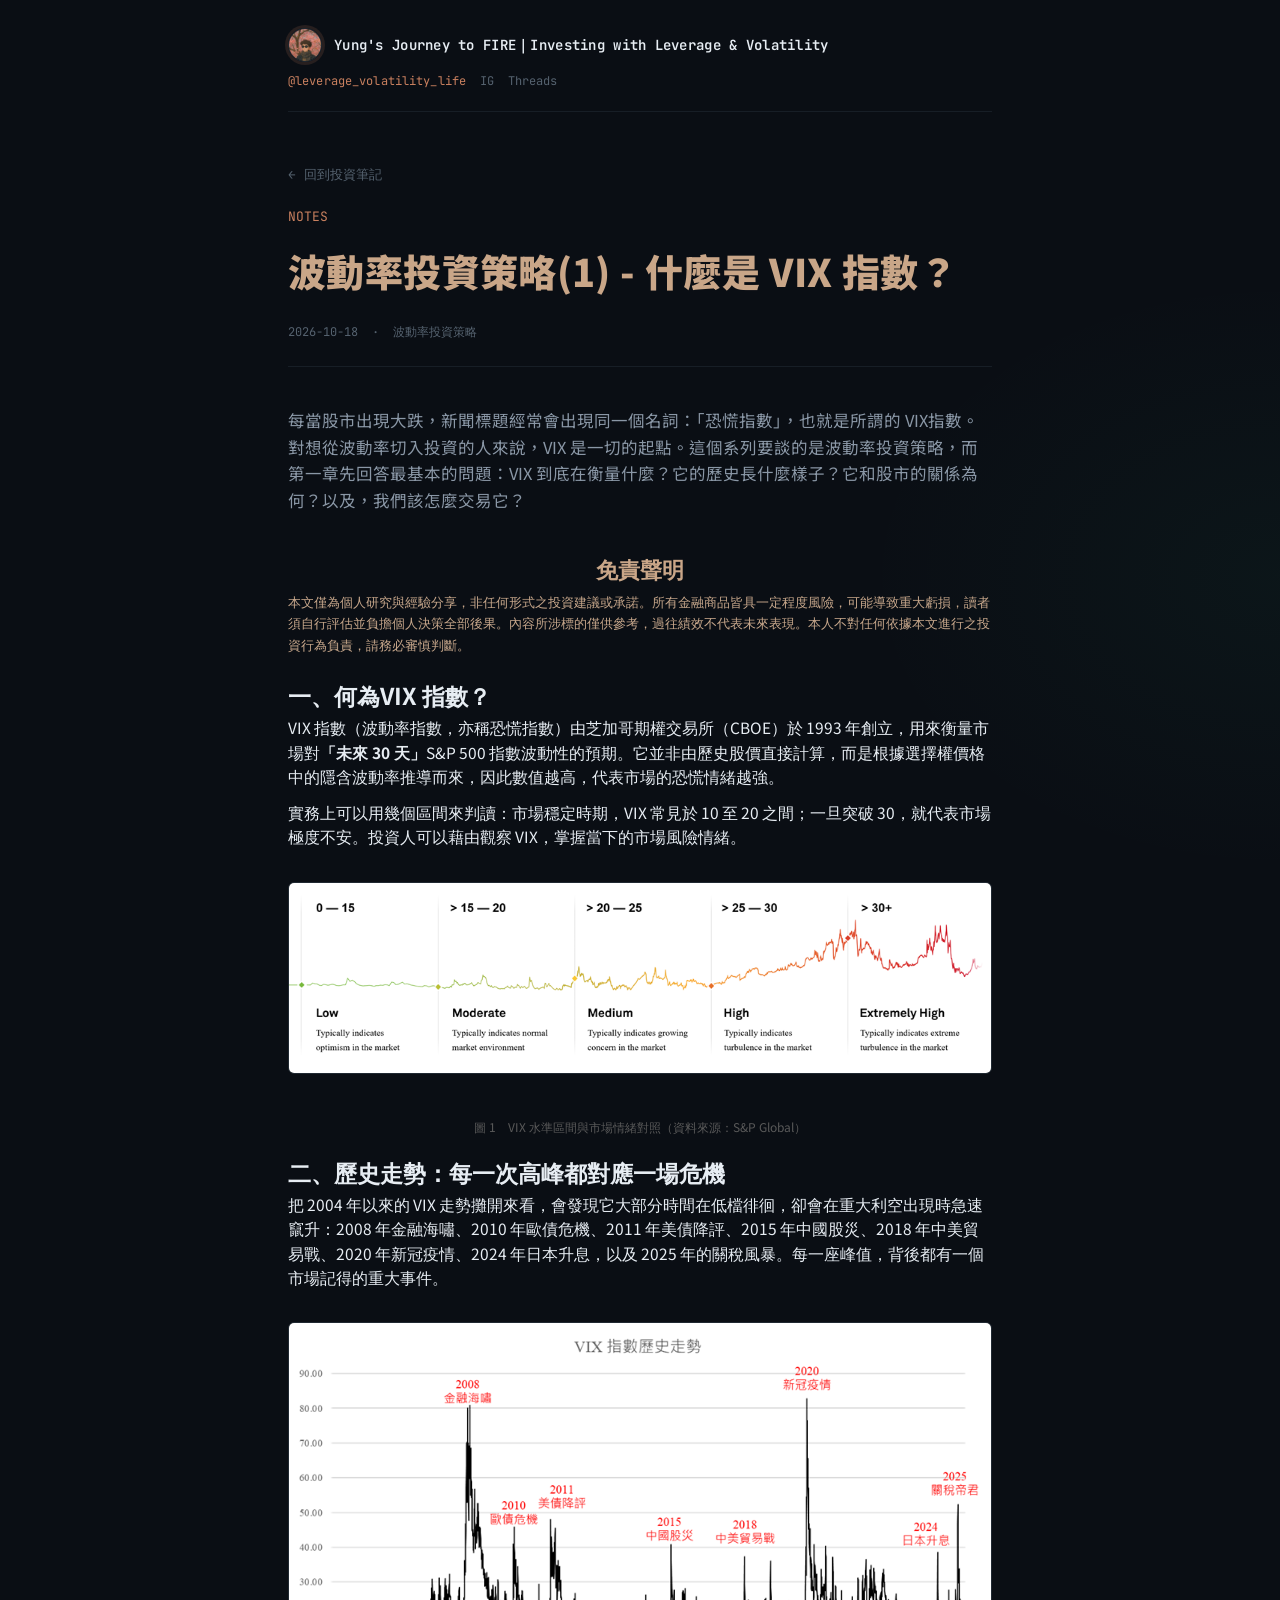
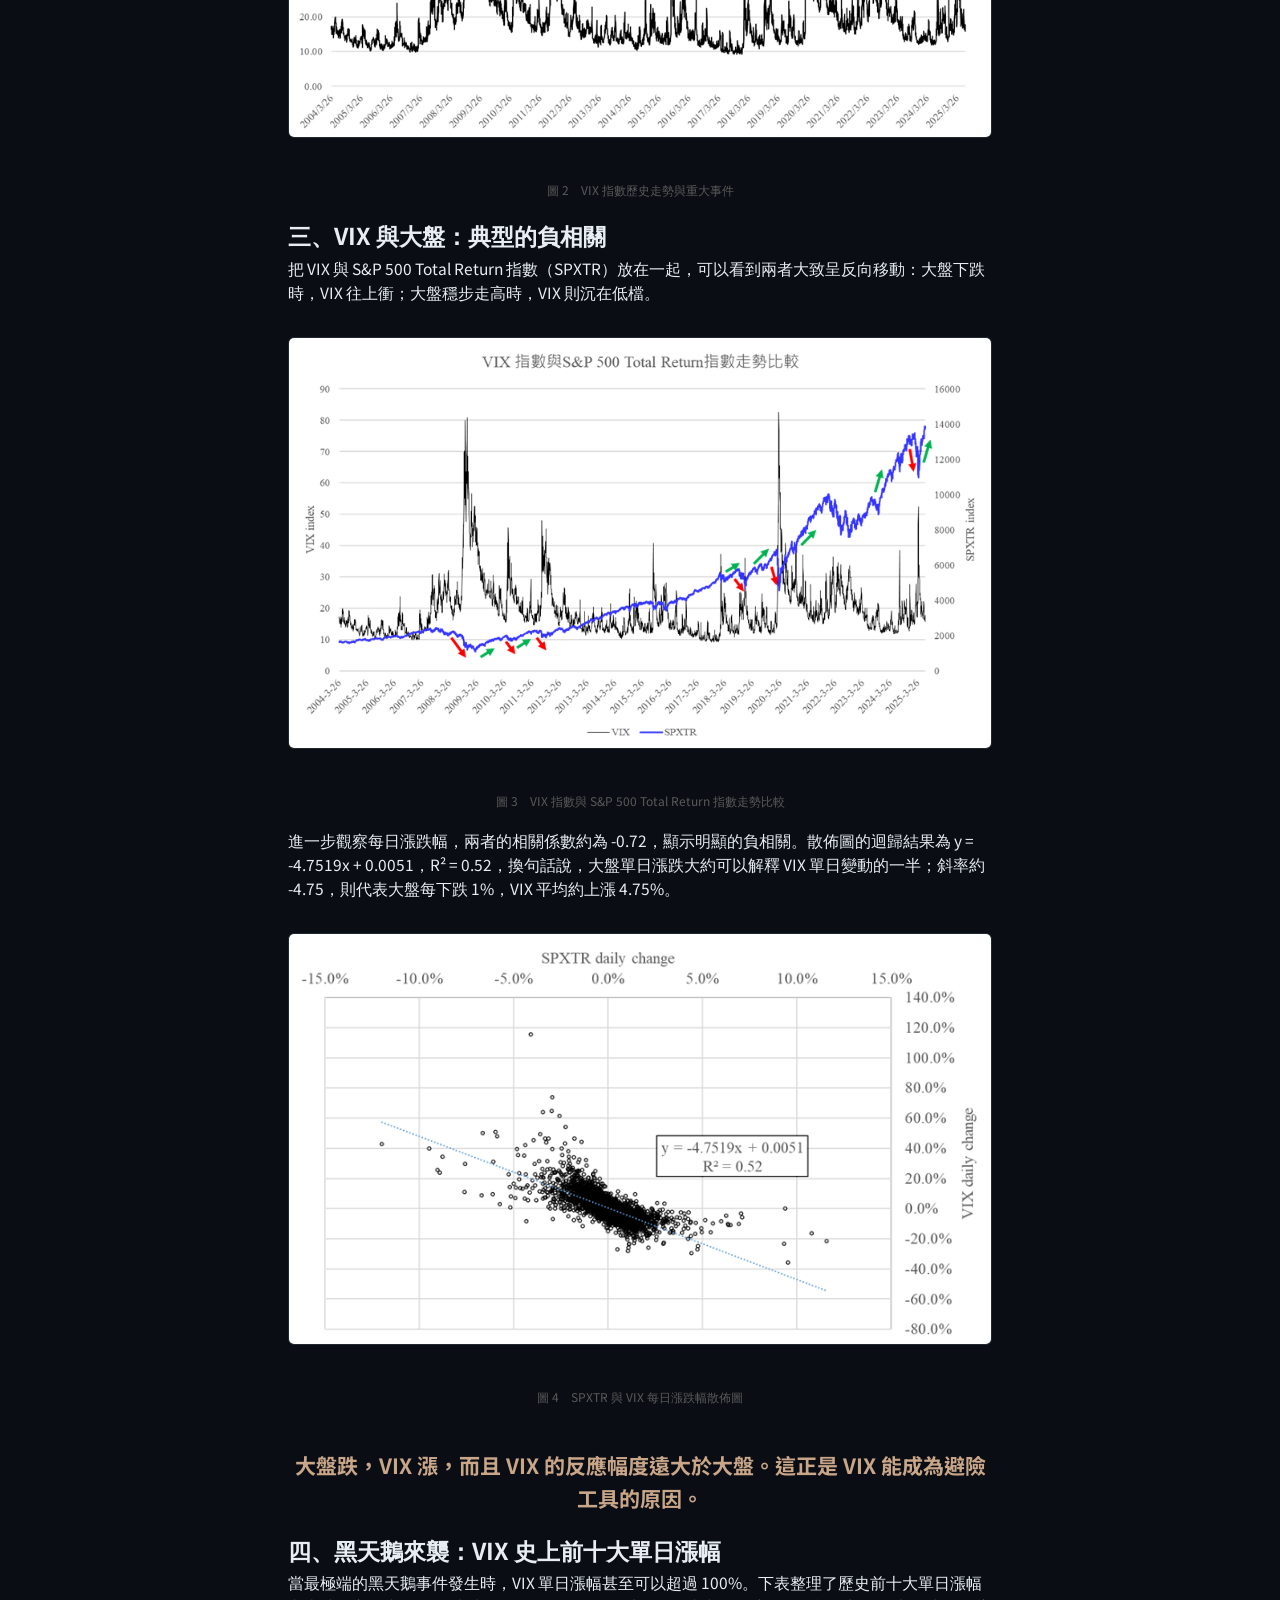
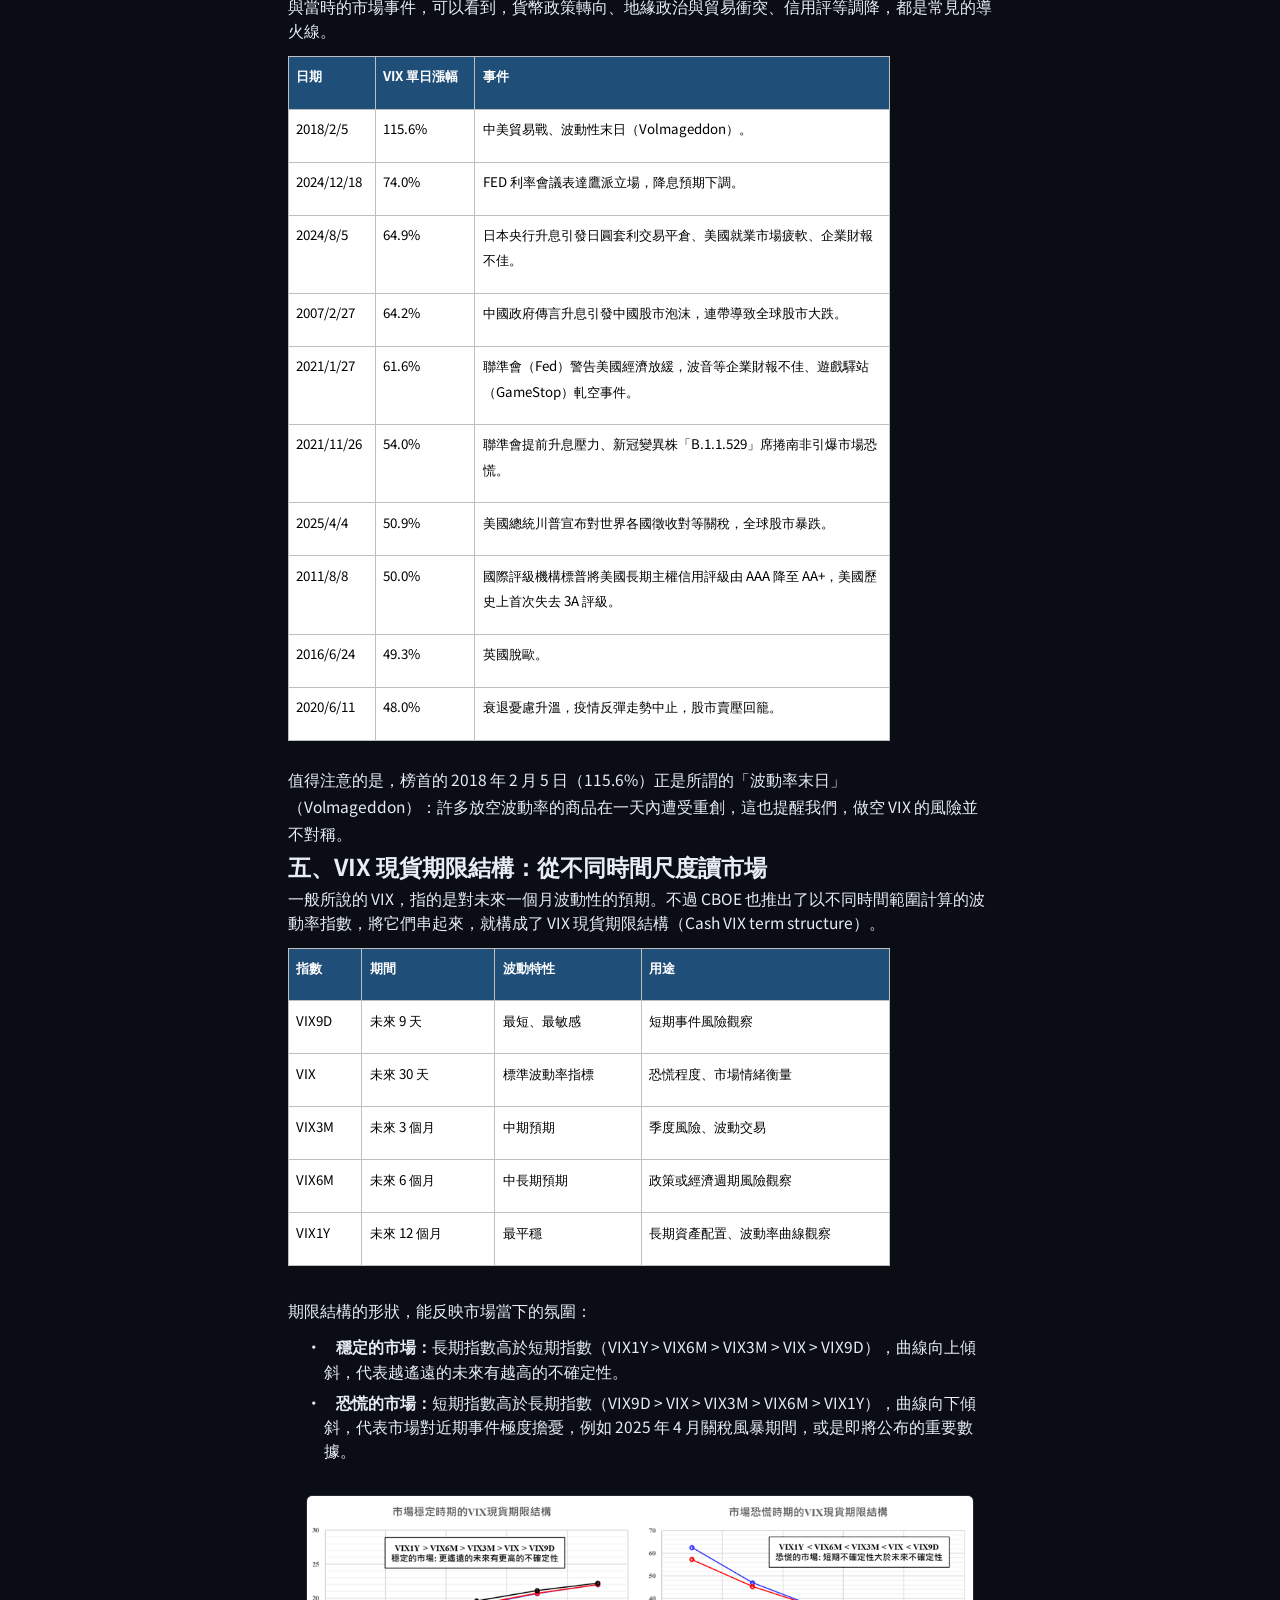
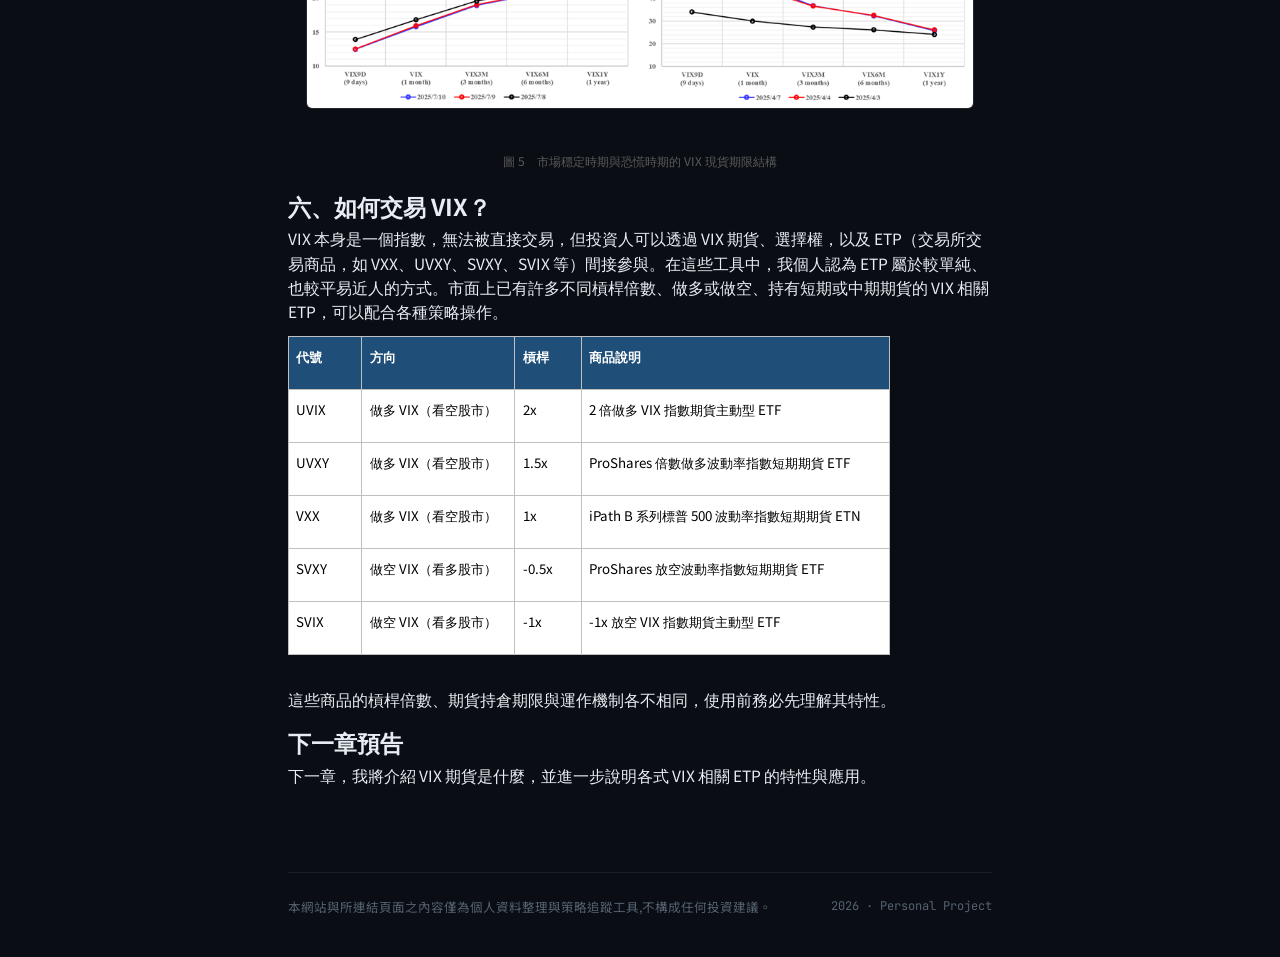
==== commit 1d040ea6: "更新文章: 波動率投資策略(1) - 什麼是 VIX 指數？" ====
--- a/2026-10-18-1-vix.html
+++ b/2026-10-18-1-vix.html
@@ -45,7 +45,10 @@
 
   <article class="prose">
     <p class="lead">每當股市出現大跌，新聞標題經常會出現同一個名詞：「恐慌指數」，也就是所謂的 VIX指數。對想從波動率切入投資的人來說，VIX 是一切的起點。這個系列要談的是波動率投資策略，而第一章先回答最基本的問題：VIX 到底在衡量什麼？它的歷史長什麼樣子？它和股市的關係為何？以及，我們該怎麼交易它？</p>
-    <h1><span style="font-family:&quot;微軟正黑體&quot;,sans-serif;mso-ascii-font-family:Calibri;
+    <h1></h1><h2 style="text-align: center; margin-bottom: 3pt;"><font style="font-size: 22px;" face="Space Grotesk, sans-serif">免責聲明</font></h2>
+
+<span style="font-size: 9.5pt;"><div style="text-align: left;"><span style="font-size: 9.5pt;"><font color="#c7a78b" style="" face="Space Grotesk, sans-serif">本文僅為個人研究與經驗分享，非任何形式之投資建議或承諾。所有金融商品皆具一定程度風險，可能導致重大虧損，讀者須自行評估並負擔個人決策全部後果。內容所涉標的僅供參考，過往績效不代表未來表現。本人不對任何依據本文進行之投資行為負責，請務必審慎判斷。</font></span></div><div style="text-align: left;"><span style="font-size: 9.5pt;"><font color="#c7a78b" style="" face="Space Grotesk, sans-serif"><br></font></span></div></span><span style="font-family:&quot;微軟正黑體&quot;,sans-serif;mso-ascii-font-family:Calibri;
+mso-hansi-font-family:Calibri"></span><h1><span style="font-family:&quot;微軟正黑體&quot;,sans-serif;mso-ascii-font-family:Calibri;
 mso-hansi-font-family:Calibri">一、何為</span><span lang="EN-US">VIX </span><span style="font-family:&quot;微軟正黑體&quot;,sans-serif;mso-ascii-font-family:Calibri;mso-hansi-font-family:
 Calibri">指數？</span><span lang="EN-US"><o:p></o:p></span></h1>
 
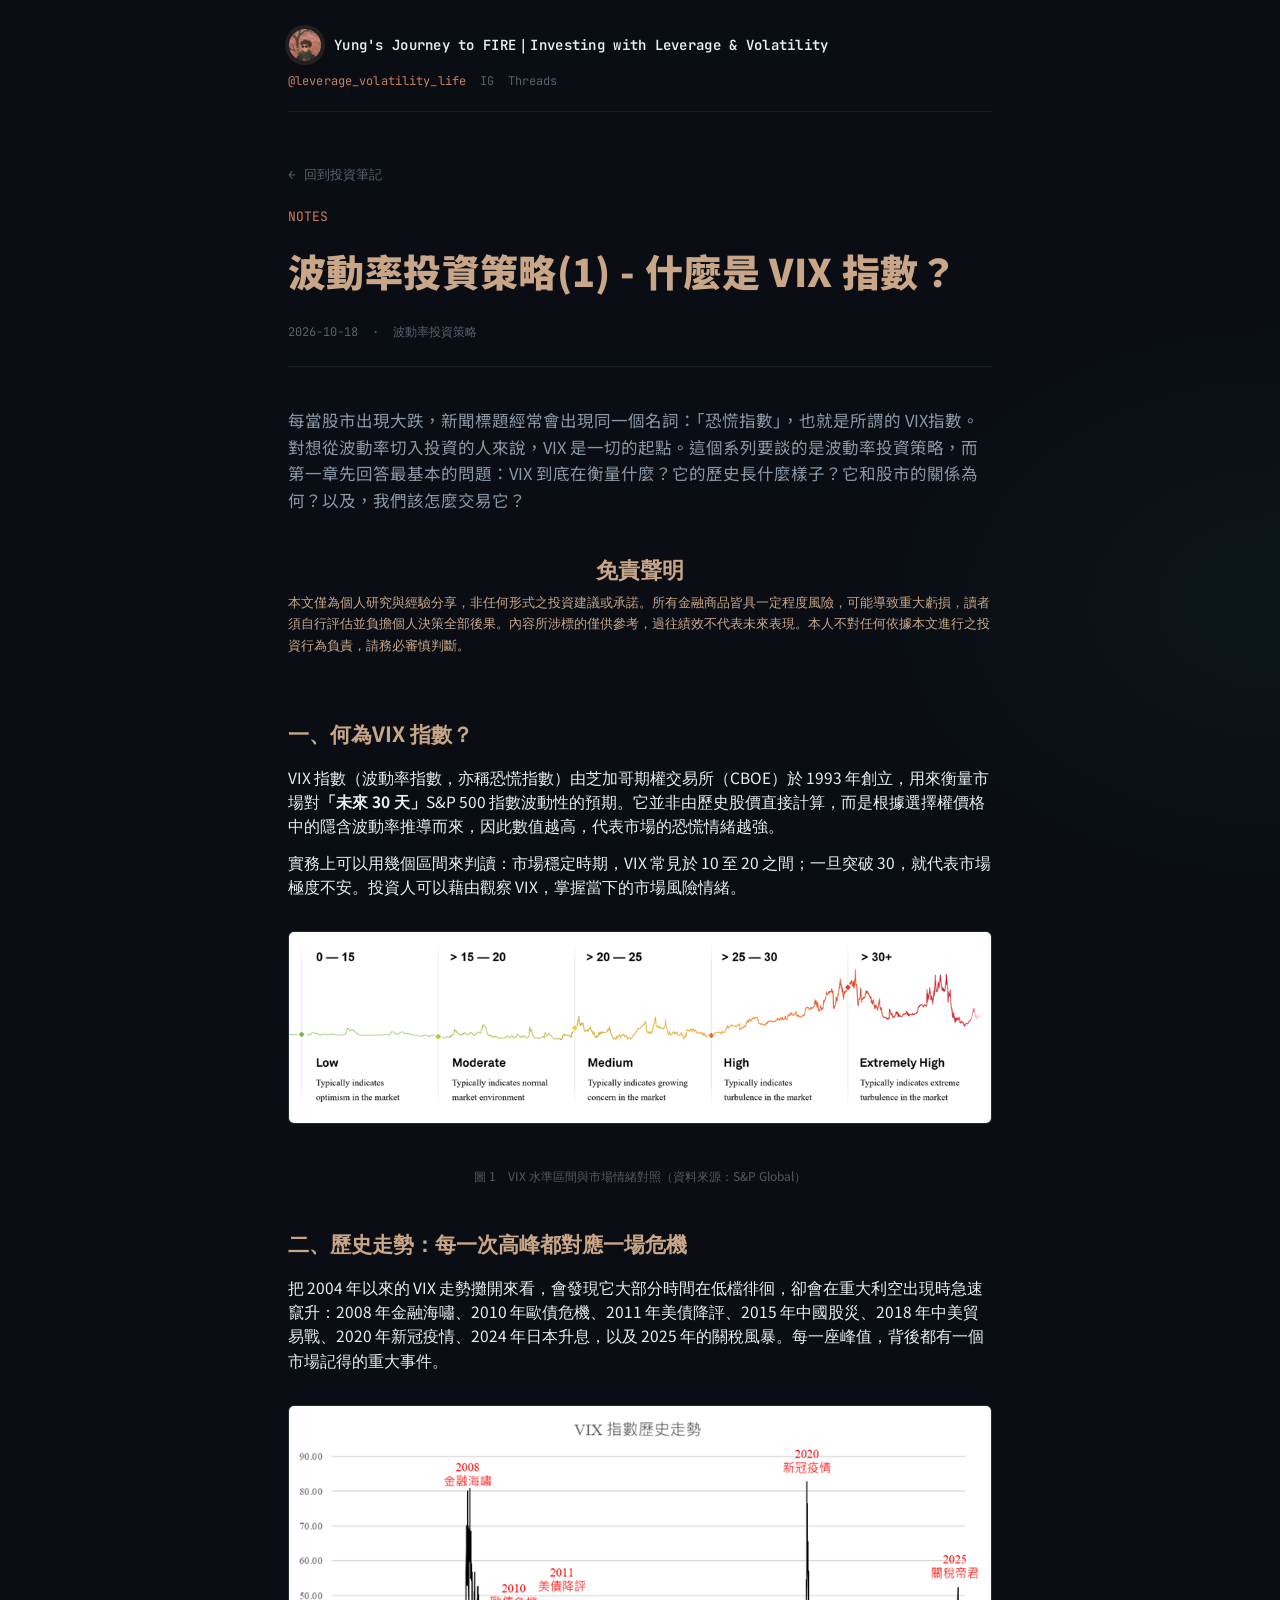
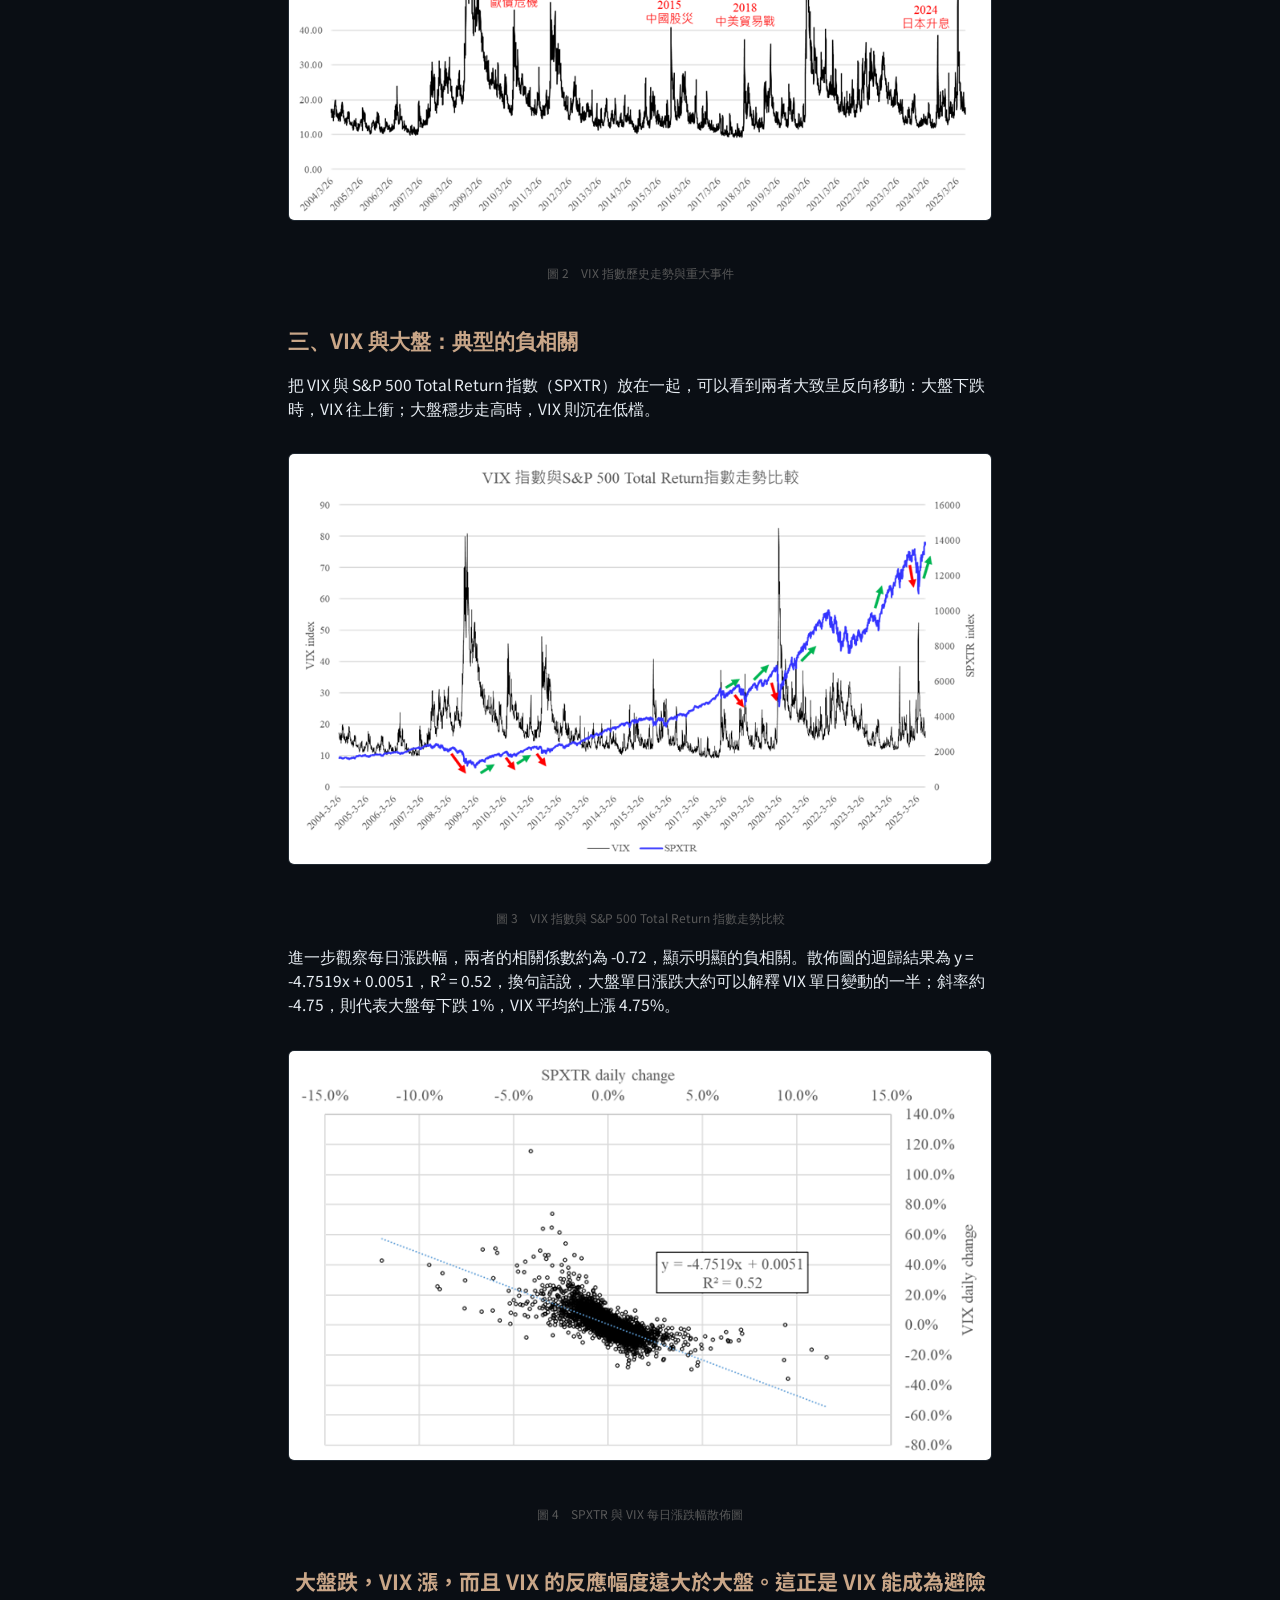
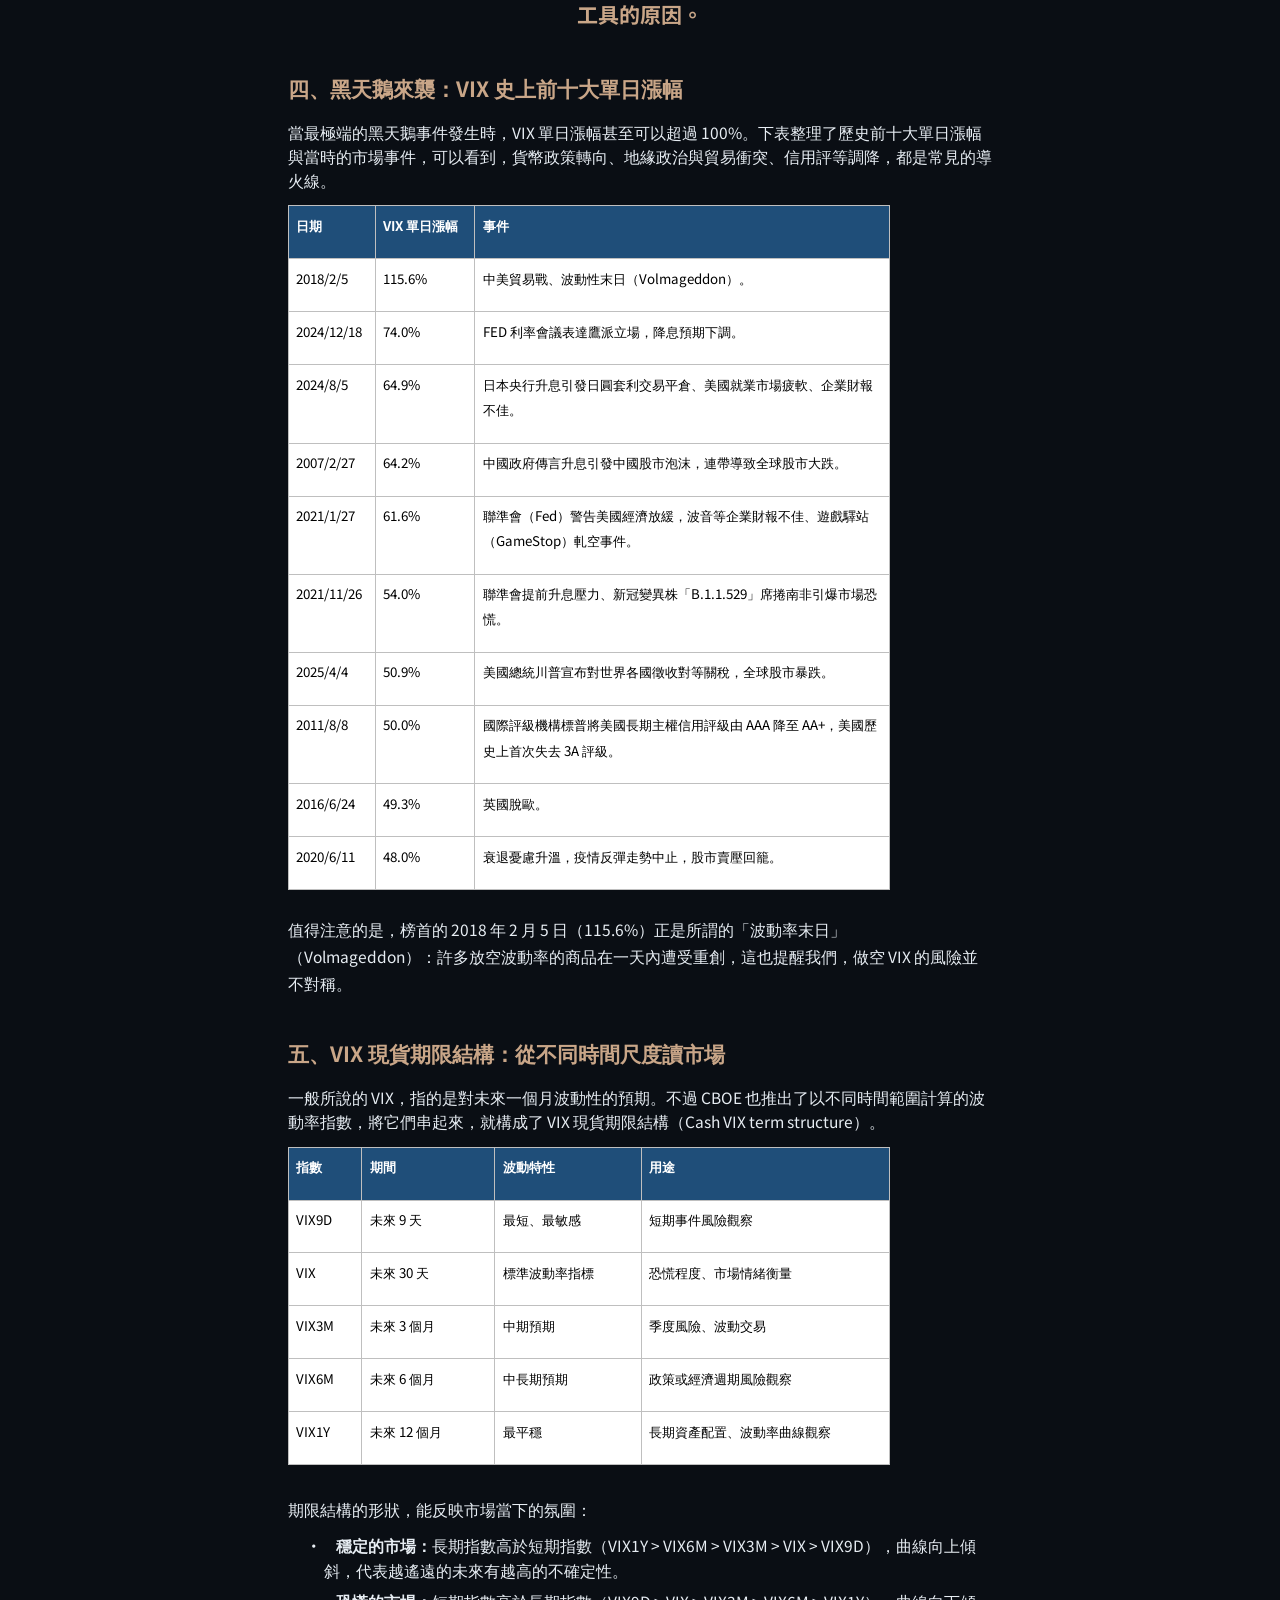
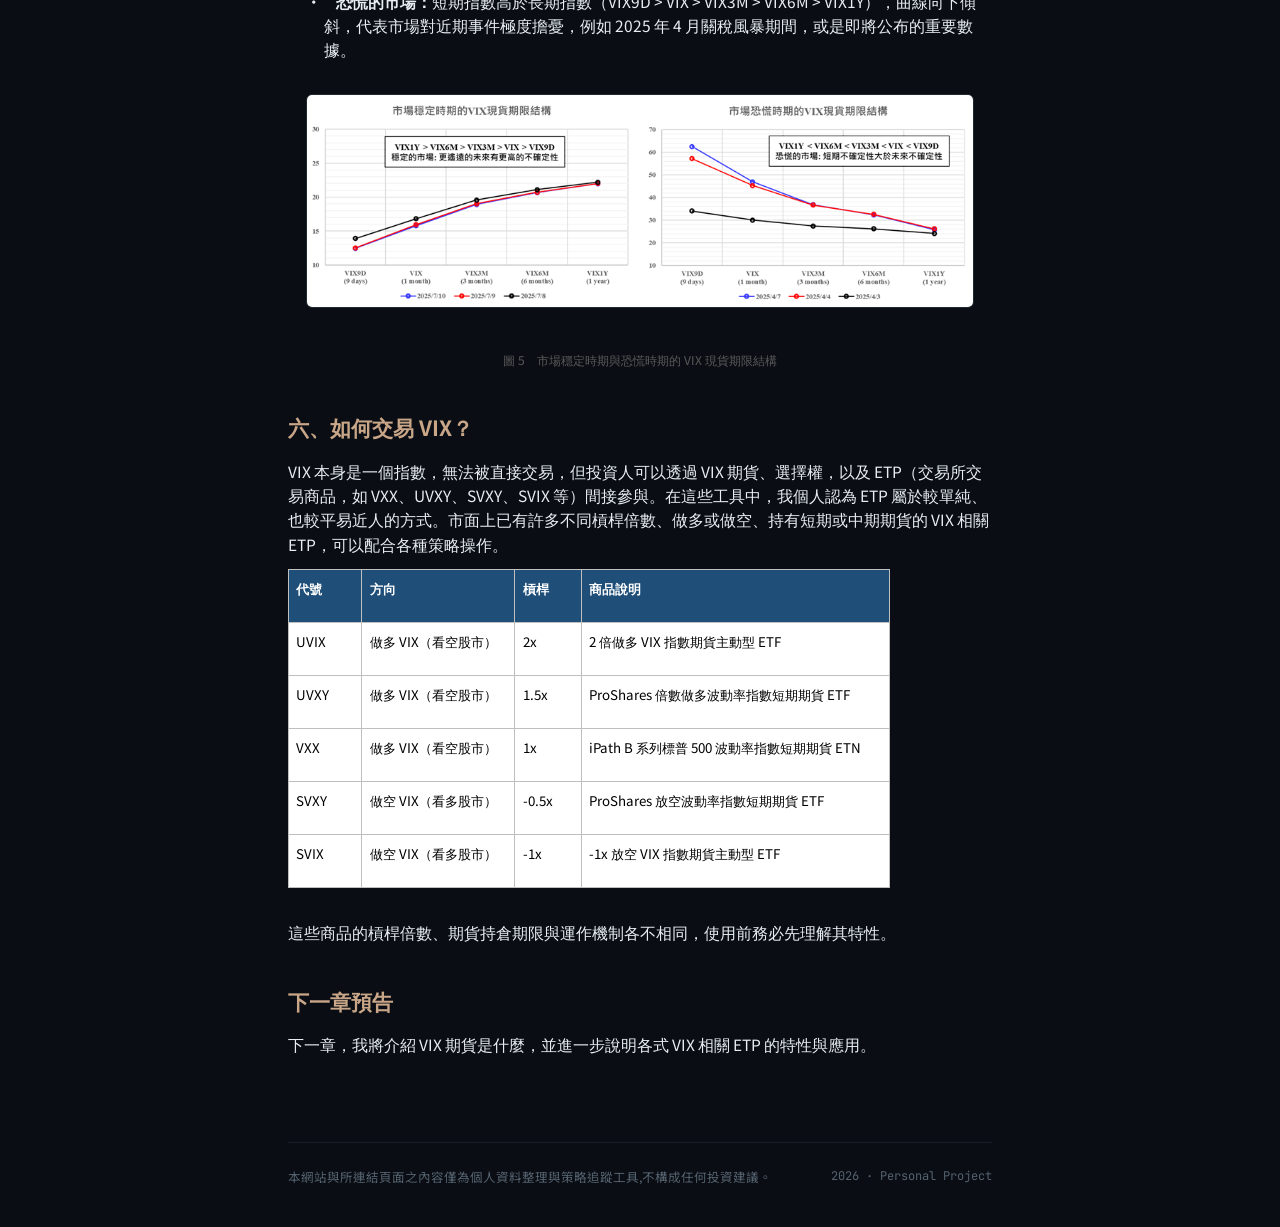
==== commit 84a1cab0: "Harden notes pages: escape list output, noindex admin, single h1 per post - index.html escapes title" ====
--- a/2026-10-18-1-vix.html
+++ b/2026-10-18-1-vix.html
@@ -45,12 +45,12 @@
 
   <article class="prose">
     <p class="lead">每當股市出現大跌，新聞標題經常會出現同一個名詞：「恐慌指數」，也就是所謂的 VIX指數。對想從波動率切入投資的人來說，VIX 是一切的起點。這個系列要談的是波動率投資策略，而第一章先回答最基本的問題：VIX 到底在衡量什麼？它的歷史長什麼樣子？它和股市的關係為何？以及，我們該怎麼交易它？</p>
-    <h1></h1><h2 style="text-align: center; margin-bottom: 3pt;"><font style="font-size: 22px;" face="Space Grotesk, sans-serif">免責聲明</font></h2>
+    <h2 style="text-align: center; margin-bottom: 3pt;"><font style="font-size: 22px;" face="Space Grotesk, sans-serif">免責聲明</font></h2>
 
 <span style="font-size: 9.5pt;"><div style="text-align: left;"><span style="font-size: 9.5pt;"><font color="#c7a78b" style="" face="Space Grotesk, sans-serif">本文僅為個人研究與經驗分享，非任何形式之投資建議或承諾。所有金融商品皆具一定程度風險，可能導致重大虧損，讀者須自行評估並負擔個人決策全部後果。內容所涉標的僅供參考，過往績效不代表未來表現。本人不對任何依據本文進行之投資行為負責，請務必審慎判斷。</font></span></div><div style="text-align: left;"><span style="font-size: 9.5pt;"><font color="#c7a78b" style="" face="Space Grotesk, sans-serif"><br></font></span></div></span><span style="font-family:&quot;微軟正黑體&quot;,sans-serif;mso-ascii-font-family:Calibri;
-mso-hansi-font-family:Calibri"></span><h1><span style="font-family:&quot;微軟正黑體&quot;,sans-serif;mso-ascii-font-family:Calibri;
+mso-hansi-font-family:Calibri"></span><h2><span style="font-family:&quot;微軟正黑體&quot;,sans-serif;mso-ascii-font-family:Calibri;
 mso-hansi-font-family:Calibri">一、何為</span><span lang="EN-US">VIX </span><span style="font-family:&quot;微軟正黑體&quot;,sans-serif;mso-ascii-font-family:Calibri;mso-hansi-font-family:
-Calibri">指數？</span><span lang="EN-US"><o:p></o:p></span></h1>
+Calibri">指數？</span><span lang="EN-US"><o:p></o:p></span></h2>
 
 <p class="MsoNormal" style="margin-bottom:9.0pt;line-height:150%"><span lang="EN-US">VIX </span><span style="font-family:&quot;微軟正黑體&quot;,sans-serif;mso-ascii-font-family:Calibri;mso-hansi-font-family:
 Calibri">指數（波動率指數，亦稱恐慌指數）由芝加哥期權交易所（</span><span lang="EN-US">CBOE</span><span style="font-family:&quot;微軟正黑體&quot;,sans-serif;mso-ascii-font-family:
@@ -2855,8 +2855,8 @@
 Global</span><span style="font-size:9.0pt;font-family:&quot;微軟正黑體&quot;,sans-serif;
 mso-ascii-font-family:Calibri;mso-hansi-font-family:Calibri;color:#595959">）</span><span lang="EN-US"><o:p></o:p></span></p>
 
-<h1><span style="font-family:&quot;微軟正黑體&quot;,sans-serif;mso-ascii-font-family:Calibri;
-mso-hansi-font-family:Calibri">二、歷史走勢：每一次高峰都對應一場危機</span><span lang="EN-US"><o:p></o:p></span></h1>
+<h2><span style="font-family:&quot;微軟正黑體&quot;,sans-serif;mso-ascii-font-family:Calibri;
+mso-hansi-font-family:Calibri">二、歷史走勢：每一次高峰都對應一場危機</span><span lang="EN-US"><o:p></o:p></span></h2>
 
 <p class="MsoNormal" style="margin-bottom:9.0pt;line-height:150%"><span style="font-family:&quot;微軟正黑體&quot;,sans-serif;mso-ascii-font-family:Calibri;mso-hansi-font-family:
 Calibri">把</span><span lang="EN-US"> 2004 </span><span style="font-family:&quot;微軟正黑體&quot;,sans-serif;mso-ascii-font-family:Calibri;mso-hansi-font-family:
@@ -4184,9 +4184,9 @@
 Calibri;mso-hansi-font-family:Calibri;color:#595959">　</span><span lang="EN-US" style="font-size:9.0pt;mso-fareast-font-family:微軟正黑體;color:#595959">VIX </span><span style="font-size:9.0pt;font-family:&quot;微軟正黑體&quot;,sans-serif;mso-ascii-font-family:
 Calibri;mso-hansi-font-family:Calibri;color:#595959">指數歷史走勢與重大事件</span><span lang="EN-US"><o:p></o:p></span></p>
 
-<h1><span style="font-family:&quot;微軟正黑體&quot;,sans-serif;mso-ascii-font-family:Calibri;
+<h2><span style="font-family:&quot;微軟正黑體&quot;,sans-serif;mso-ascii-font-family:Calibri;
 mso-hansi-font-family:Calibri">三、</span><span lang="EN-US">VIX </span><span style="font-family:&quot;微軟正黑體&quot;,sans-serif;mso-ascii-font-family:Calibri;mso-hansi-font-family:
-Calibri">與大盤：典型的負相關</span><span lang="EN-US"><o:p></o:p></span></h1>
+Calibri">與大盤：典型的負相關</span><span lang="EN-US"><o:p></o:p></span></h2>
 
 <p class="MsoNormal" style="margin-bottom:9.0pt;line-height:150%"><span style="font-family:&quot;微軟正黑體&quot;,sans-serif;mso-ascii-font-family:Calibri;mso-hansi-font-family:
 Calibri">把</span><span lang="EN-US"> VIX </span><span style="font-family:&quot;微軟正黑體&quot;,sans-serif;mso-ascii-font-family:Calibri;mso-hansi-font-family:
@@ -6966,9 +6966,9 @@
 Calibri;mso-hansi-font-family:Calibri;color:#595959">圖</span><span lang="EN-US" style="font-size:9.0pt;mso-fareast-font-family:微軟正黑體;color:#595959"> 4</span><span style="font-size:9.0pt;font-family:&quot;微軟正黑體&quot;,sans-serif;mso-ascii-font-family:
 Calibri;mso-hansi-font-family:Calibri;color:#595959">　</span><span lang="EN-US" style="font-size:9.0pt;mso-fareast-font-family:微軟正黑體;color:#595959">SPXTR </span><span style="font-size:9.0pt;font-family:&quot;微軟正黑體&quot;,sans-serif;mso-ascii-font-family:
 Calibri;mso-hansi-font-family:Calibri;color:#595959">與</span><span lang="EN-US" style="font-size:9.0pt;mso-fareast-font-family:微軟正黑體;color:#595959"> VIX </span><span style="font-size:9.0pt;font-family:&quot;微軟正黑體&quot;,sans-serif;mso-ascii-font-family:
-Calibri;mso-hansi-font-family:Calibri;color:#595959">每日漲跌幅散佈圖</span></p><h2 style="margin-bottom:12.0pt;text-align:center">大盤跌，VIX 漲，而且 VIX 的反應幅度遠大於大盤。這正是 VIX 能成為避險工具的原因。</h2><div><h1><span style="font-family:&quot;微軟正黑體&quot;,sans-serif;mso-ascii-font-family:Calibri;
+Calibri;mso-hansi-font-family:Calibri;color:#595959">每日漲跌幅散佈圖</span></p><h2 style="margin-bottom:12.0pt;text-align:center">大盤跌，VIX 漲，而且 VIX 的反應幅度遠大於大盤。這正是 VIX 能成為避險工具的原因。</h2><div><h2><span style="font-family:&quot;微軟正黑體&quot;,sans-serif;mso-ascii-font-family:Calibri;
 mso-hansi-font-family:Calibri">四、黑天鵝來襲：</span><span lang="EN-US">VIX </span><span style="font-family:&quot;微軟正黑體&quot;,sans-serif;mso-ascii-font-family:Calibri;mso-hansi-font-family:
-Calibri">史上前十大單日漲幅</span><span lang="EN-US"><o:p></o:p></span></h1>
+Calibri">史上前十大單日漲幅</span><span lang="EN-US"><o:p></o:p></span></h2>
 
 <p class="MsoNormal" style="margin-bottom:9.0pt;line-height:150%"><span style="font-family:&quot;微軟正黑體&quot;,sans-serif;mso-ascii-font-family:Calibri;mso-hansi-font-family:
 Calibri">當最極端的黑天鵝事件發生時，</span><span lang="EN-US">VIX </span><span style="font-family:&quot;微軟正黑體&quot;,sans-serif;mso-ascii-font-family:
@@ -7253,9 +7253,9 @@
 </tbody></table>
 
 <span style="font-family: 微軟正黑體, sans-serif;"><br>值得注意的是，榜首的</span><span lang="EN-US">
-2018 </span><span style="font-family: 微軟正黑體, sans-serif;">年</span><span lang="EN-US"> 2 </span><span style="font-family: 微軟正黑體, sans-serif;">月</span><span lang="EN-US"> 5 </span><span style="font-family: 微軟正黑體, sans-serif;">日（</span><span lang="EN-US">115.6%</span><span style="font-family: 微軟正黑體, sans-serif;">）正是所謂的「波動率末日」（</span><span lang="EN-US">Volmageddon</span><span style="font-family: 微軟正黑體, sans-serif;">）：許多放空波動率的商品在一天內遭受重創，這也提醒我們，做空</span><span lang="EN-US"> VIX </span><span style="font-family: 微軟正黑體, sans-serif;">的風險並不對稱。</span><h1><span style="font-family:&quot;微軟正黑體&quot;,sans-serif;mso-ascii-font-family:Calibri;
+2018 </span><span style="font-family: 微軟正黑體, sans-serif;">年</span><span lang="EN-US"> 2 </span><span style="font-family: 微軟正黑體, sans-serif;">月</span><span lang="EN-US"> 5 </span><span style="font-family: 微軟正黑體, sans-serif;">日（</span><span lang="EN-US">115.6%</span><span style="font-family: 微軟正黑體, sans-serif;">）正是所謂的「波動率末日」（</span><span lang="EN-US">Volmageddon</span><span style="font-family: 微軟正黑體, sans-serif;">）：許多放空波動率的商品在一天內遭受重創，這也提醒我們，做空</span><span lang="EN-US"> VIX </span><span style="font-family: 微軟正黑體, sans-serif;">的風險並不對稱。</span><h2><span style="font-family:&quot;微軟正黑體&quot;,sans-serif;mso-ascii-font-family:Calibri;
 mso-hansi-font-family:Calibri">五、</span><span lang="EN-US">VIX </span><span style="font-family:&quot;微軟正黑體&quot;,sans-serif;mso-ascii-font-family:Calibri;mso-hansi-font-family:
-Calibri">現貨期限結構：從不同時間尺度讀市場</span><span lang="EN-US"><o:p></o:p></span></h1>
+Calibri">現貨期限結構：從不同時間尺度讀市場</span><span lang="EN-US"><o:p></o:p></span></h2>
 
 <p class="MsoNormal" style="margin-bottom:9.0pt;line-height:150%"><span style="font-family:&quot;微軟正黑體&quot;,sans-serif;mso-ascii-font-family:Calibri;mso-hansi-font-family:
 Calibri">一般所說的</span><span lang="EN-US">
@@ -8851,9 +8851,9 @@
 VIX </span><span style="font-size:9.0pt;font-family:&quot;微軟正黑體&quot;,sans-serif;
 mso-ascii-font-family:Calibri;mso-hansi-font-family:Calibri;color:#595959">現貨期限結構</span><span lang="EN-US"><o:p></o:p></span></p>
 
-<h1><span style="font-family:&quot;微軟正黑體&quot;,sans-serif;mso-ascii-font-family:Calibri;
+<h2><span style="font-family:&quot;微軟正黑體&quot;,sans-serif;mso-ascii-font-family:Calibri;
 mso-hansi-font-family:Calibri">六、如何交易</span><span lang="EN-US"> VIX</span><span style="font-family:&quot;微軟正黑體&quot;,sans-serif;mso-ascii-font-family:Calibri;mso-hansi-font-family:
-Calibri">？</span><span lang="EN-US"><o:p></o:p></span></h1>
+Calibri">？</span><span lang="EN-US"><o:p></o:p></span></h2>
 
 <p class="MsoNormal" style="margin-bottom:9.0pt;line-height:150%"><span lang="EN-US">VIX </span><span style="font-family:&quot;微軟正黑體&quot;,sans-serif;mso-ascii-font-family:Calibri;mso-hansi-font-family:
 Calibri">本身是一個指數，無法被直接交易，但投資人可以透過</span><span lang="EN-US"> VIX </span><span style="font-family:&quot;微軟正黑體&quot;,sans-serif;mso-ascii-font-family:
@@ -9094,8 +9094,8 @@
 <p class="MsoNormal" style="margin-bottom:9.0pt;line-height:150%"><span style="font-family:&quot;微軟正黑體&quot;,sans-serif;mso-ascii-font-family:Calibri;mso-hansi-font-family:
 Calibri">這些商品的槓桿倍數、期貨持倉期限與運作機制各不相同，使用前務必先理解其特性。</span><span lang="EN-US"><o:p></o:p></span></p>
 
-<h1><span style="font-family:&quot;微軟正黑體&quot;,sans-serif;mso-ascii-font-family:Calibri;
-mso-hansi-font-family:Calibri">下一章預告</span><span lang="EN-US"><o:p></o:p></span></h1>
+<h2><span style="font-family:&quot;微軟正黑體&quot;,sans-serif;mso-ascii-font-family:Calibri;
+mso-hansi-font-family:Calibri">下一章預告</span><span lang="EN-US"><o:p></o:p></span></h2>
 
 <p class="MsoNormal" style="margin-bottom:9.0pt;line-height:150%"><span style="font-family:&quot;微軟正黑體&quot;,sans-serif;mso-ascii-font-family:Calibri;mso-hansi-font-family:
 Calibri">下一章，我將介紹</span><span lang="EN-US">
